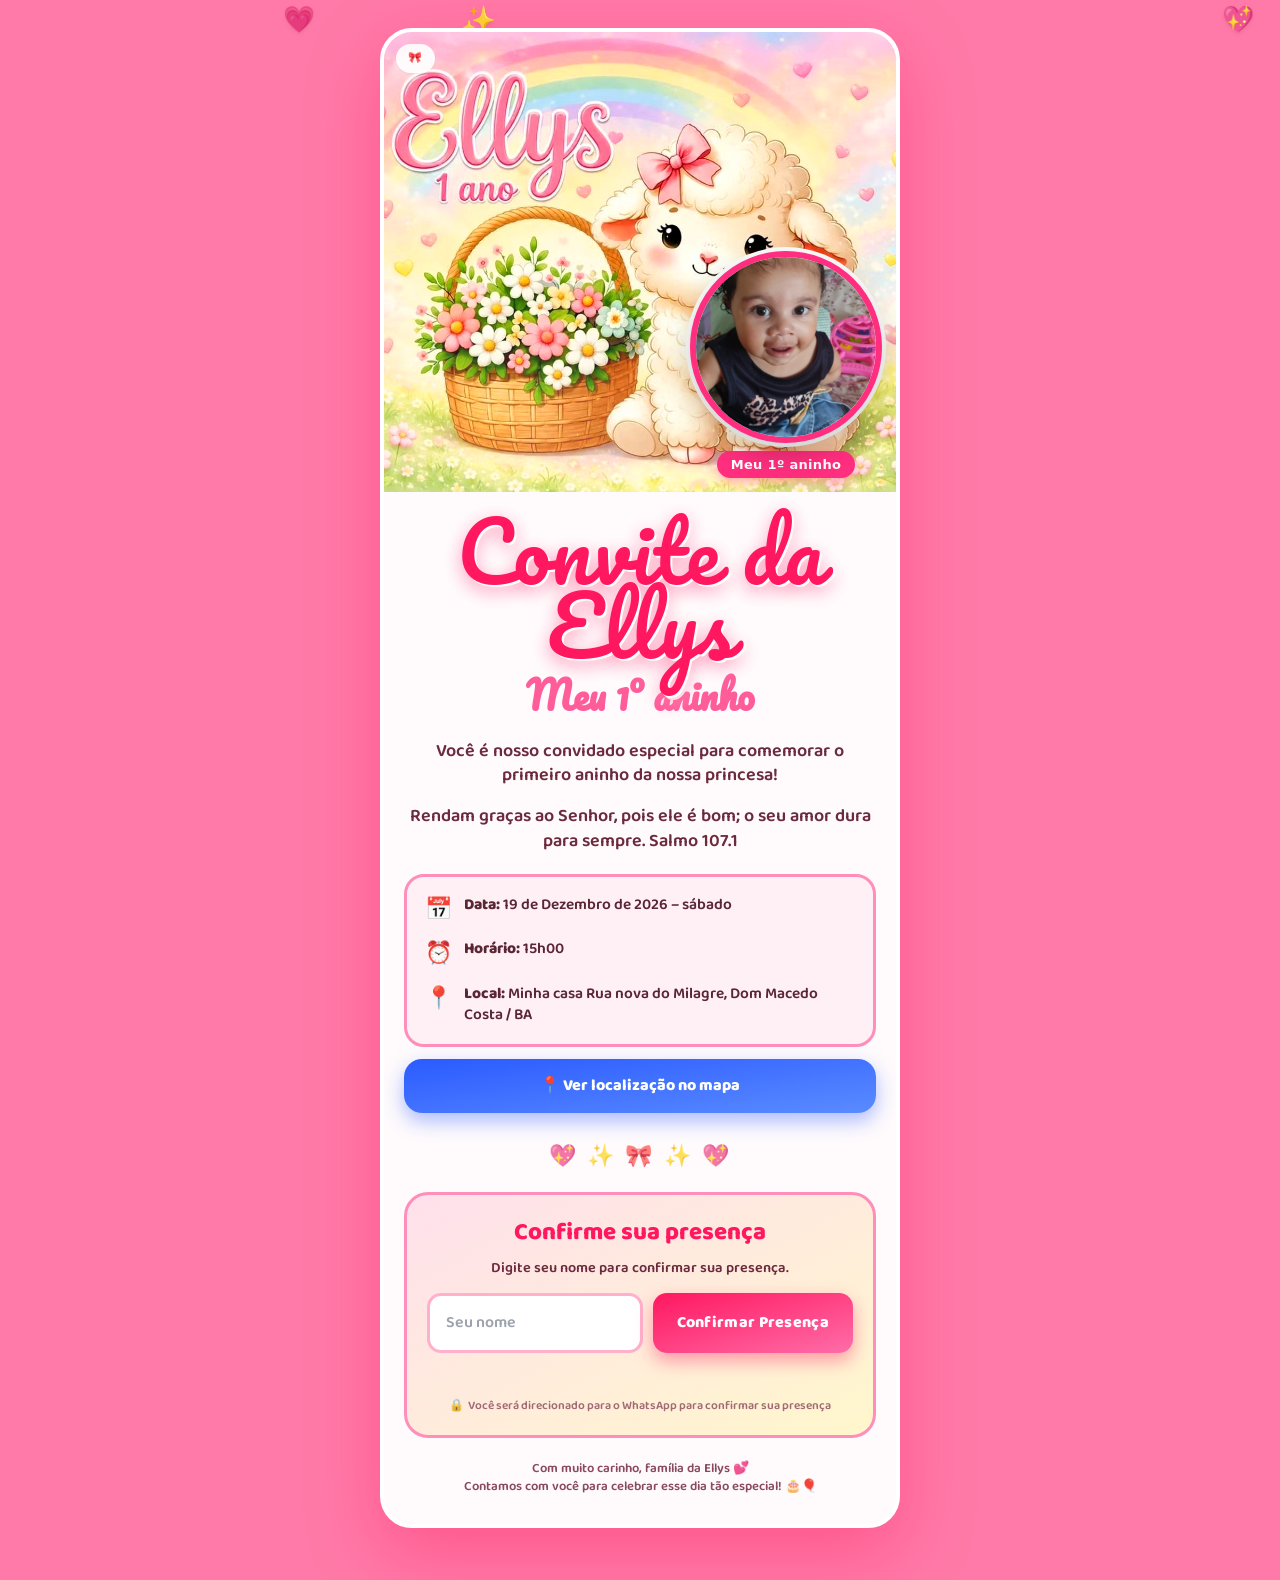
==== index.html @ 1f1c8dfb "Add files via upload" ====
<!DOCTYPE html>
<html lang="en">
<head>
  <meta charset="UTF-8">
  <meta name="viewport" content="width=device-width, initial-scale=1">
  <title>Convite de Ellys</title>

  <style>*,:after,:before{--tw-border-spacing-x:0;--tw-border-spacing-y:0;--tw-translate-x:0;--tw-translate-y:0;--tw-rotate:0;--tw-skew-x:0;--tw-skew-y:0;--tw-scale-x:1;--tw-scale-y:1;--tw-pan-x: ;--tw-pan-y: ;--tw-pinch-zoom: ;--tw-scroll-snap-strictness:proximity;--tw-gradient-from-position: ;--tw-gradient-via-position: ;--tw-gradient-to-position: ;--tw-ordinal: ;--tw-slashed-zero: ;--tw-numeric-figure: ;--tw-numeric-spacing: ;--tw-numeric-fraction: ;--tw-ring-inset: ;--tw-ring-offset-width:0px;--tw-ring-offset-color:#fff;--tw-ring-color:rgba(59,130,246,.5);--tw-ring-offset-shadow:0 0 #0000;--tw-ring-shadow:0 0 #0000;--tw-shadow:0 0 #0000;--tw-shadow-colored:0 0 #0000;--tw-blur: ;--tw-brightness: ;--tw-contrast: ;--tw-grayscale: ;--tw-hue-rotate: ;--tw-invert: ;--tw-saturate: ;--tw-sepia: ;--tw-drop-shadow: ;--tw-backdrop-blur: ;--tw-backdrop-brightness: ;--tw-backdrop-contrast: ;--tw-backdrop-grayscale: ;--tw-backdrop-hue-rotate: ;--tw-backdrop-invert: ;--tw-backdrop-opacity: ;--tw-backdrop-saturate: ;--tw-backdrop-sepia: ;--tw-contain-size: ;--tw-contain-layout: ;--tw-contain-paint: ;--tw-contain-style: }::backdrop{--tw-border-spacing-x:0;--tw-border-spacing-y:0;--tw-translate-x:0;--tw-translate-y:0;--tw-rotate:0;--tw-skew-x:0;--tw-skew-y:0;--tw-scale-x:1;--tw-scale-y:1;--tw-pan-x: ;--tw-pan-y: ;--tw-pinch-zoom: ;--tw-scroll-snap-strictness:proximity;--tw-gradient-from-position: ;--tw-gradient-via-position: ;--tw-gradient-to-position: ;--tw-ordinal: ;--tw-slashed-zero: ;--tw-numeric-figure: ;--tw-numeric-spacing: ;--tw-numeric-fraction: ;--tw-ring-inset: ;--tw-ring-offset-width:0px;--tw-ring-offset-color:#fff;--tw-ring-color:rgba(59,130,246,.5);--tw-ring-offset-shadow:0 0 #0000;--tw-ring-shadow:0 0 #0000;--tw-shadow:0 0 #0000;--tw-shadow-colored:0 0 #0000;--tw-blur: ;--tw-brightness: ;--tw-contrast: ;--tw-grayscale: ;--tw-hue-rotate: ;--tw-invert: ;--tw-saturate: ;--tw-sepia: ;--tw-drop-shadow: ;--tw-backdrop-blur: ;--tw-backdrop-brightness: ;--tw-backdrop-contrast: ;--tw-backdrop-grayscale: ;--tw-backdrop-hue-rotate: ;--tw-backdrop-invert: ;--tw-backdrop-opacity: ;--tw-backdrop-saturate: ;--tw-backdrop-sepia: ;--tw-contain-size: ;--tw-contain-layout: ;--tw-contain-paint: ;--tw-contain-style: }/*! tailwindcss v3.4.18 | MIT License | https://tailwindcss.com*/*,:after,:before{box-sizing:border-box;border:0 solid #e5e7eb}:after,:before{--tw-content:""}:host,html{line-height:1.5;-webkit-text-size-adjust:100%;-moz-tab-size:4;-o-tab-size:4;tab-size:4;font-family:ui-sans-serif,system-ui,sans-serif,Apple Color Emoji,Segoe UI Emoji,Segoe UI Symbol,Noto Color Emoji;font-feature-settings:normal;font-variation-settings:normal;-webkit-tap-highlight-color:transparent}body{line-height:inherit}hr{height:0;color:inherit;border-top-width:1px}abbr:where([title]){-webkit-text-decoration:underline dotted;text-decoration:underline dotted}h1,h2,h3,h4,h5,h6{font-size:inherit;font-weight:inherit}a{color:inherit;text-decoration:inherit}b,strong{font-weight:bolder}code,kbd,pre,samp{font-family:ui-monospace,SFMono-Regular,Menlo,Monaco,Consolas,Liberation Mono,Courier New,monospace;font-feature-settings:normal;font-variation-settings:normal;font-size:1em}small{font-size:80%}sub,sup{font-size:75%;line-height:0;position:relative;vertical-align:baseline}sub{bottom:-.25em}sup{top:-.5em}table{text-indent:0;border-color:inherit;border-collapse:collapse}button,input,optgroup,select,textarea{font-family:inherit;font-feature-settings:inherit;font-variation-settings:inherit;font-size:100%;font-weight:inherit;line-height:inherit;letter-spacing:inherit;color:inherit;margin:0;padding:0}button,select{text-transform:none}button,input:where([type=button]),input:where([type=reset]),input:where([type=submit]){-webkit-appearance:button;background-color:transparent;background-image:none}:-moz-focusring{outline:auto}:-moz-ui-invalid{box-shadow:none}progress{vertical-align:baseline}::-webkit-inner-spin-button,::-webkit-outer-spin-button{height:auto}[type=search]{-webkit-appearance:textfield;outline-offset:-2px}::-webkit-search-decoration{-webkit-appearance:none}::-webkit-file-upload-button{-webkit-appearance:button;font:inherit}summary{display:list-item}blockquote,dd,dl,figure,h1,h2,h3,h4,h5,h6,hr,p,pre{margin:0}fieldset{margin:0}fieldset,legend{padding:0}menu,ol,ul{list-style:none;margin:0;padding:0}dialog{padding:0}textarea{resize:vertical}input::-moz-placeholder,textarea::-moz-placeholder{opacity:1;color:#9ca3af}input::placeholder,textarea::placeholder{opacity:1;color:#9ca3af}[role=button],button{cursor:pointer}:disabled{cursor:default}audio,canvas,embed,iframe,img,object,svg,video{display:block;vertical-align:middle}img,video{max-width:100%;height:auto}[hidden]:where(:not([hidden=until-found])){display:none}.\!container{width:100%!important}.container{width:100%}@media (min-width:640px){.\!container{max-width:640px!important}.container{max-width:640px}}@media (min-width:768px){.\!container{max-width:768px!important}.container{max-width:768px}}@media (min-width:1024px){.\!container{max-width:1024px!important}.container{max-width:1024px}}@media (min-width:1280px){.\!container{max-width:1280px!important}.container{max-width:1280px}}@media (min-width:1536px){.\!container{max-width:1536px!important}.container{max-width:1536px}}.pointer-events-none{pointer-events:none}.absolute{position:absolute}.relative{position:relative}.inset-0{inset:0}.bottom-\[14px\]{bottom:14px}.left-3{left:.75rem}.right-\[14px\]{right:14px}.top-3{top:.75rem}.z-\[3\]{z-index:3}.my-5{margin-top:1.25rem;margin-bottom:1.25rem}.mb-1\.5{margin-bottom:.375rem}.mb-3\.5{margin-bottom:.875rem}.mt-1{margin-top:.25rem}.mt-2{margin-top:.5rem}.mt-3{margin-top:.75rem}.mt-4{margin-top:1rem}.mt-5{margin-top:1.25rem}.mt-\[1px\]{margin-top:1px}.mt-\[22px\]{margin-top:22px}.block{display:block}.flex{display:flex}.inline-flex{display:inline-flex}.grid{display:grid}.h-\[172px\]{height:172px}.h-\[420px\]{height:420px}.h-full{height:100%}.min-h-\[20px\]{min-height:20px}.min-h-screen{min-height:100vh}.w-\[172px\]{width:172px}.w-full{width:100%}.max-w-\[520px\]{max-width:520px}.transform{transform:translate(var(--tw-translate-x),var(--tw-translate-y)) rotate(var(--tw-rotate)) skewX(var(--tw-skew-x)) skewY(var(--tw-skew-y)) scaleX(var(--tw-scale-x)) scaleY(var(--tw-scale-y))}.cursor-pointer{cursor:pointer}.select-none{-webkit-user-select:none;-moz-user-select:none;user-select:none}.flex-col{flex-direction:column}.items-start{align-items:flex-start}.items-center{align-items:center}.justify-center{justify-content:center}.gap-1{gap:.25rem}.gap-2\.5{gap:.625rem}.gap-3{gap:.75rem}.gap-\[14px\]{gap:14px}.gap-\[8px\]{gap:8px}.overflow-hidden{overflow:hidden}.overflow-x-hidden{overflow-x:hidden}.whitespace-nowrap{white-space:nowrap}.rounded-\[14px\]{border-radius:14px}.rounded-\[18px\]{border-radius:18px}.rounded-\[20px\]{border-radius:20px}.rounded-\[24px\]{border-radius:24px}.rounded-\[32px\]{border-radius:32px}.rounded-full{border-radius:9999px}.border-\[3px\]{border-width:3px}.border-\[4px\]{border-width:4px}.border-\[6px\]{border-width:6px}.border-none{border-style:none}.border-\[\#ff2e7e\]{--tw-border-opacity:1;border-color:rgb(255 46 126/var(--tw-border-opacity,1))}.border-\[\#ff8fba\]{--tw-border-opacity:1;border-color:rgb(255 143 186/var(--tw-border-opacity,1))}.border-\[\#ffb1cc\]{--tw-border-opacity:1;border-color:rgb(255 177 204/var(--tw-border-opacity,1))}.border-white{--tw-border-opacity:1;border-color:rgb(255 255 255/var(--tw-border-opacity,1))}.bg-\[\#ff2e7e\]{--tw-bg-opacity:1;background-color:rgb(255 46 126/var(--tw-bg-opacity,1))}.bg-\[\#fff0f6\]{--tw-bg-opacity:1;background-color:rgb(255 240 246/var(--tw-bg-opacity,1))}.bg-\[var\(--bg\)\]{background-color:var(--bg)}.bg-\[var\(--card\)\]{background-color:var(--card)}.bg-white{--tw-bg-opacity:1;background-color:rgb(255 255 255/var(--tw-bg-opacity,1))}.bg-white\/90{background-color:hsla(0,0%,100%,.9)}.bg-gradient-to-br{background-image:linear-gradient(to bottom right,var(--tw-gradient-stops))}.bg-gradient-to-t{background-image:linear-gradient(to top,var(--tw-gradient-stops))}.from-\[\#2b5bff\]{--tw-gradient-from:#2b5bff var(--tw-gradient-from-position);--tw-gradient-to:rgba(43,91,255,0) var(--tw-gradient-to-position);--tw-gradient-stops:var(--tw-gradient-from),var(--tw-gradient-to)}.from-\[\#ff1760\]{--tw-gradient-from:#ff1760 var(--tw-gradient-from-position);--tw-gradient-to:rgba(255,23,96,0) var(--tw-gradient-to-position);--tw-gradient-stops:var(--tw-gradient-from),var(--tw-gradient-to)}.from-\[\#ffe0ec\]{--tw-gradient-from:#ffe0ec var(--tw-gradient-from-position);--tw-gradient-to:rgba(255,224,236,0) var(--tw-gradient-to-position);--tw-gradient-stops:var(--tw-gradient-from),var(--tw-gradient-to)}.from-white\/20{--tw-gradient-from:hsla(0,0%,100%,.2) var(--tw-gradient-from-position);--tw-gradient-to:hsla(0,0%,100%,0) var(--tw-gradient-to-position);--tw-gradient-stops:var(--tw-gradient-from),var(--tw-gradient-to)}.via-transparent{--tw-gradient-to:transparent var(--tw-gradient-to-position);--tw-gradient-stops:var(--tw-gradient-from),transparent var(--tw-gradient-via-position),var(--tw-gradient-to)}.to-\[\#5a8bff\]{--tw-gradient-to:#5a8bff var(--tw-gradient-to-position)}.to-\[\#ff6da8\]{--tw-gradient-to:#ff6da8 var(--tw-gradient-to-position)}.to-\[\#fff7cc\]{--tw-gradient-to:#fff7cc var(--tw-gradient-to-position)}.to-transparent{--tw-gradient-to:transparent var(--tw-gradient-to-position)}.object-cover{-o-object-fit:cover;object-fit:cover}.p-5{padding:1.25rem}.p-\[18px\]{padding:18px}.px-3{padding-left:.75rem;padding-right:.75rem}.px-4{padding-left:1rem;padding-right:1rem}.px-6{padding-left:1.5rem;padding-right:1.5rem}.px-\[14px\]{padding-left:14px;padding-right:14px}.px-\[18px\]{padding-left:18px;padding-right:18px}.px-\[20px\]{padding-left:20px;padding-right:20px}.py-1\.5{padding-top:.375rem;padding-bottom:.375rem}.py-\[15px\]{padding-top:15px;padding-bottom:15px}.py-\[4px\]{padding-top:4px;padding-bottom:4px}.pb-\[28px\]{padding-bottom:28px}.pt-\[22px\]{padding-top:22px}.text-left{text-align:left}.text-center{text-align:center}.font-\[\'Baloo_2\'\]{font-family:Baloo\ 2}.font-\[\'Pacifico\'\]{font-family:Pacifico}.text-\[11px\]{font-size:11px}.text-\[12px\]{font-size:12px}.text-\[13px\]{font-size:13px}.text-\[14\.5px\]{font-size:14.5px}.text-\[15\.5px\]{font-size:15.5px}.text-\[15px\]{font-size:15px}.text-\[16px\]{font-size:16px}.text-\[18px\]{font-size:18px}.text-\[22px\]{font-size:22px}.text-\[24px\]{font-size:24px}.text-\[34px\]{font-size:34px}.text-\[68px\]{font-size:68px}.font-extrabold{font-weight:800}.font-semibold{font-weight:600}.uppercase{text-transform:uppercase}.leading-\[0\.9\]{line-height:.9}.leading-\[1\.35\]{line-height:1.35}.leading-snug{line-height:1.375}.tracking-\[0\.08em\]{letter-spacing:.08em}.tracking-\[0\.3px\]{letter-spacing:.3px}.tracking-\[1px\]{letter-spacing:1px}.tracking-wide{letter-spacing:.025em}.tracking-widest{letter-spacing:.1em}.text-\[\#1b8a3a\]{--tw-text-opacity:1;color:rgb(27 138 58/var(--tw-text-opacity,1))}.text-\[\#4a2030\]{--tw-text-opacity:1;color:rgb(74 32 48/var(--tw-text-opacity,1))}.text-\[\#5a2635\]{--tw-text-opacity:1;color:rgb(90 38 53/var(--tw-text-opacity,1))}.text-\[\#6b2a3d\]{--tw-text-opacity:1;color:rgb(107 42 61/var(--tw-text-opacity,1))}.text-\[\#8a4a5e\]{--tw-text-opacity:1;color:rgb(138 74 94/var(--tw-text-opacity,1))}.text-\[\#d0003a\]{--tw-text-opacity:1;color:rgb(208 0 58/var(--tw-text-opacity,1))}.text-\[\#ff1760\]{--tw-text-opacity:1;color:rgb(255 23 96/var(--tw-text-opacity,1))}.text-\[\#ff2e7e\]{--tw-text-opacity:1;color:rgb(255 46 126/var(--tw-text-opacity,1))}.text-\[\#ff5c9a\]{--tw-text-opacity:1;color:rgb(255 92 154/var(--tw-text-opacity,1))}.text-white{--tw-text-opacity:1;color:rgb(255 255 255/var(--tw-text-opacity,1))}.no-underline{text-decoration-line:none}.opacity-80{opacity:.8}.shadow-\[0_10px_28px_rgba\(0\2c 0\2c 0\2c 0\.22\)\2c 0_0_0_4px_\#fff\]{--tw-shadow:0 10px 28px rgba(0,0,0,.22),0 0 0 4px #fff;--tw-shadow-colored:0 10px 28px var(--tw-shadow-color),0 0 0 4px var(--tw-shadow-color);box-shadow:var(--tw-ring-offset-shadow,0 0 #0000),var(--tw-ring-shadow,0 0 #0000),var(--tw-shadow)}.shadow-\[0_24px_70px_rgba\(255\2c 20\2c 90\2c 0\.35\)\]{--tw-shadow:0 24px 70px rgba(255,20,90,.35);--tw-shadow-colored:0 24px 70px var(--tw-shadow-color);box-shadow:var(--tw-ring-offset-shadow,0 0 #0000),var(--tw-ring-shadow,0 0 #0000),var(--tw-shadow)}.shadow-\[0_4px_12px_rgba\(255\2c 46\2c 126\2c 0\.4\)\]{--tw-shadow:0 4px 12px rgba(255,46,126,.4);--tw-shadow-colored:0 4px 12px var(--tw-shadow-color);box-shadow:var(--tw-ring-offset-shadow,0 0 #0000),var(--tw-ring-shadow,0 0 #0000),var(--tw-shadow)}.shadow-\[0_8px_18px_rgba\(255\2c 23\2c 96\2c 0\.4\)\]{--tw-shadow:0 8px 18px rgba(255,23,96,.4);--tw-shadow-colored:0 8px 18px var(--tw-shadow-color);box-shadow:var(--tw-ring-offset-shadow,0 0 #0000),var(--tw-ring-shadow,0 0 #0000),var(--tw-shadow)}.shadow-\[0_8px_20px_rgba\(43\2c 91\2c 255\2c 0\.4\)\]{--tw-shadow:0 8px 20px rgba(43,91,255,.4);--tw-shadow-colored:0 8px 20px var(--tw-shadow-color)}.shadow-\[0_8px_20px_rgba\(43\2c 91\2c 255\2c 0\.4\)\],.shadow-sm{box-shadow:var(--tw-ring-offset-shadow,0 0 #0000),var(--tw-ring-shadow,0 0 #0000),var(--tw-shadow)}.shadow-sm{--tw-shadow:0 1px 2px 0 rgba(0,0,0,.05);--tw-shadow-colored:0 1px 2px 0 var(--tw-shadow-color)}.outline-none{outline:2px solid transparent;outline-offset:2px}.contrast-\[1\.05\]{--tw-contrast:contrast(1.05)}.contrast-\[1\.05\],.drop-shadow{filter:var(--tw-blur) var(--tw-brightness) var(--tw-contrast) var(--tw-grayscale) var(--tw-hue-rotate) var(--tw-invert) var(--tw-saturate) var(--tw-sepia) var(--tw-drop-shadow)}.drop-shadow{--tw-drop-shadow:drop-shadow(0 1px 2px rgba(0,0,0,.1)) drop-shadow(0 1px 1px rgba(0,0,0,.06))}.drop-shadow-\[2px_2px_0_\#fff\]{--tw-drop-shadow:drop-shadow(2px 2px 0 #fff)}.drop-shadow-\[2px_2px_0_\#fff\],.saturate-\[1\.25\]{filter:var(--tw-blur) var(--tw-brightness) var(--tw-contrast) var(--tw-grayscale) var(--tw-hue-rotate) var(--tw-invert) var(--tw-saturate) var(--tw-sepia) var(--tw-drop-shadow)}.saturate-\[1\.25\]{--tw-saturate:saturate(1.25)}.filter{filter:var(--tw-blur) var(--tw-brightness) var(--tw-contrast) var(--tw-grayscale) var(--tw-hue-rotate) var(--tw-invert) var(--tw-saturate) var(--tw-sepia) var(--tw-drop-shadow)}.backdrop-blur{--tw-backdrop-blur:blur(8px)}.backdrop-blur,.backdrop-blur-\[12px\]{backdrop-filter:var(--tw-backdrop-blur) var(--tw-backdrop-brightness) var(--tw-backdrop-contrast) var(--tw-backdrop-grayscale) var(--tw-backdrop-hue-rotate) var(--tw-backdrop-invert) var(--tw-backdrop-opacity) var(--tw-backdrop-saturate) var(--tw-backdrop-sepia)}.backdrop-blur-\[12px\]{--tw-backdrop-blur:blur(12px)}.transition-all{transition-property:all;transition-timing-function:cubic-bezier(.4,0,.2,1);transition-duration:.15s}.duration-200{transition-duration:.2s}.ease-out{transition-timing-function:cubic-bezier(0,0,.2,1)}#root,body,html{min-height:100%}body{margin:0;font-family:ui-sans-serif,system-ui,-apple-system,BlinkMacSystemFont,Segoe UI,sans-serif}[role=button]:not([aria-disabled=true]),button:not(:disabled),label[for],select:not(:disabled),summary{cursor:pointer}.hover\:translate-y-\[-2px\]:hover{--tw-translate-y:-2px}.hover\:scale-\[1\.02\]:hover,.hover\:translate-y-\[-2px\]:hover{transform:translate(var(--tw-translate-x),var(--tw-translate-y)) rotate(var(--tw-rotate)) skewX(var(--tw-skew-x)) skewY(var(--tw-skew-y)) scaleX(var(--tw-scale-x)) scaleY(var(--tw-scale-y))}.hover\:scale-\[1\.02\]:hover{--tw-scale-x:1.02;--tw-scale-y:1.02}.hover\:shadow-\[0_12px_26px_rgba\(43\2c 91\2c 255\2c 0\.5\)\]:hover{--tw-shadow:0 12px 26px rgba(43,91,255,.5);--tw-shadow-colored:0 12px 26px var(--tw-shadow-color);box-shadow:var(--tw-ring-offset-shadow,0 0 #0000),var(--tw-ring-shadow,0 0 #0000),var(--tw-shadow)}.hover\:brightness-\[1\.05\]:hover{--tw-brightness:brightness(1.05);filter:var(--tw-blur) var(--tw-brightness) var(--tw-contrast) var(--tw-grayscale) var(--tw-hue-rotate) var(--tw-invert) var(--tw-saturate) var(--tw-sepia) var(--tw-drop-shadow)}.focus\:border-\[\#ff1760\]:focus{--tw-border-opacity:1;border-color:rgb(255 23 96/var(--tw-border-opacity,1))}.focus\:shadow-\[0_0_0_3px_rgba\(255\2c 23\2c 96\2c 0\.18\)\]:focus{--tw-shadow:0 0 0 3px rgba(255,23,96,.18);--tw-shadow-colored:0 0 0 3px var(--tw-shadow-color);box-shadow:var(--tw-ring-offset-shadow,0 0 #0000),var(--tw-ring-shadow,0 0 #0000),var(--tw-shadow)}.disabled\:cursor-not-allowed:disabled{cursor:not-allowed}.disabled\:opacity-60:disabled{opacity:.6}@media (min-width:768px){.md\:h-\[192px\]{height:192px}.md\:h-\[460px\]{height:460px}.md\:w-\[192px\]{width:192px}.md\:flex-1{flex:1 1 0%}.md\:flex-row{flex-direction:row}.md\:text-center{text-align:center}.md\:text-\[38px\]{font-size:38px}.md\:text-\[82px\]{font-size:82px}}</style>

</head>
<body>
  <div id="root"></div>
  
  <script type="module">var Bs=Object.create;var{getPrototypeOf:Ls,defineProperty:Gl,getOwnPropertyNames:vs}=Object;var Xs=Object.prototype.hasOwnProperty;var mt=(e,t,r)=>{r=e!=null?Bs(Ls(e)):{};let n=t||!e||!e.__esModule?Gl(r,"default",{value:e,enumerable:!0}):r;for(let l of vs(e))if(!Xs.call(n,l))Gl(n,l,{get:()=>e[l],enumerable:!0});return n};var on=(e,t)=>()=>(t||e((t={exports:{}}).exports,t),t.exports);var Ds=(e,t)=>{for(var r in t)Gl(e,r,{get:t[r],enumerable:!0,configurable:!0,set:(n)=>t[r]=()=>n})};var Es=(e,t)=>()=>(e&&(t=e(e=0)),t);var sr=on((sc)=>{var pr=Symbol.for("react.element"),Hs=Symbol.for("react.portal"),Ps=Symbol.for("react.fragment"),bs=Symbol.for("react.strict_mode"),_s=Symbol.for("react.profiler"),$s=Symbol.for("react.provider"),ec=Symbol.for("react.context"),tc=Symbol.for("react.forward_ref"),rc=Symbol.for("react.suspense"),nc=Symbol.for("react.memo"),lc=Symbol.for("react.lazy"),_i=Symbol.iterator;function ac(e){if(e===null||typeof e!=="object")return null;return e=_i&&e[_i]||e["@@iterator"],typeof e==="function"?e:null}var to={isMounted:function(){return!1},enqueueForceUpdate:function(){},enqueueReplaceState:function(){},enqueueSetState:function(){}},ro=Object.assign,no={};function gt(e,t,r){this.props=e,this.context=t,this.refs=no,this.updater=r||to}gt.prototype.isReactComponent={};gt.prototype.setState=function(e,t){if(typeof e!=="object"&&typeof e!=="function"&&e!=null)throw Error("setState(...): takes an object of state variables to update or a function which returns an object of state variables.");this.updater.enqueueSetState(this,e,t,"setState")};gt.prototype.forceUpdate=function(e){this.updater.enqueueForceUpdate(this,e,"forceUpdate")};function lo(){}lo.prototype=gt.prototype;function Ml(e,t,r){this.props=e,this.context=t,this.refs=no,this.updater=r||to}var gl=Ml.prototype=new lo;gl.constructor=Ml;ro(gl,gt.prototype);gl.isPureReactComponent=!0;var $i=Array.isArray,ao=Object.prototype.hasOwnProperty,jl={current:null},io={key:!0,ref:!0,__self:!0,__source:!0};function oo(e,t,r){var n,l={},a=null,i=null;if(t!=null)for(n in t.ref!==void 0&&(i=t.ref),t.key!==void 0&&(a=""+t.key),t)ao.call(t,n)&&!io.hasOwnProperty(n)&&(l[n]=t[n]);var o=arguments.length-2;if(o===1)l.children=r;else if(1<o){for(var u=Array(o),s=0;s<o;s++)u[s]=arguments[s+2];l.children=u}if(e&&e.defaultProps)for(n in o=e.defaultProps,o)l[n]===void 0&&(l[n]=o[n]);return{$$typeof:pr,type:e,key:a,ref:i,props:l,_owner:jl.current}}function ic(e,t){return{$$typeof:pr,type:e.type,key:t,ref:e.ref,props:e.props,_owner:e._owner}}function zl(e){return typeof e==="object"&&e!==null&&e.$$typeof===pr}function oc(e){var t={"=":"=0",":":"=2"};return"$"+e.replace(/[=:]/g,function(r){return t[r]})}var eo=/\/+/g;function hl(e,t){return typeof e==="object"&&e!==null&&e.key!=null?oc(""+e.key):t.toString(36)}function pn(e,t,r,n,l){var a=typeof e;if(a==="undefined"||a==="boolean")e=null;var i=!1;if(e===null)i=!0;else switch(a){case"string":case"number":i=!0;break;case"object":switch(e.$$typeof){case pr:case Hs:i=!0}}if(i)return i=e,l=l(i),e=n===""?"."+hl(i,0):n,$i(l)?(r="",e!=null&&(r=e.replace(eo,"$&/")+"/"),pn(l,t,r,"",function(s){return s})):l!=null&&(zl(l)&&(l=ic(l,r+(!l.key||i&&i.key===l.key?"":(""+l.key).replace(eo,"$&/")+"/")+e)),t.push(l)),1;if(i=0,n=n===""?".":n+":",$i(e))for(var o=0;o<e.length;o++){a=e[o];var u=n+hl(a,o);i+=pn(a,t,r,u,l)}else if(u=ac(e),typeof u==="function")for(e=u.call(e),o=0;!(a=e.next()).done;)a=a.value,u=n+hl(a,o++),i+=pn(a,t,r,u,l);else if(a==="object")throw t=String(e),Error("Objects are not valid as a React child (found: "+(t==="[object Object]"?"object with keys {"+Object.keys(e).join(", ")+"}":t)+"). If you meant to render a collection of children, use an array instead.");return i}function un(e,t,r){if(e==null)return e;var n=[],l=0;return pn(e,n,"","",function(a){return t.call(r,a,l++)}),n}function uc(e){if(e._status===-1){var t=e._result;t=t(),t.then(function(r){if(e._status===0||e._status===-1)e._status=1,e._result=r},function(r){if(e._status===0||e._status===-1)e._status=2,e._result=r}),e._status===-1&&(e._status=0,e._result=t)}if(e._status===1)return e._result.default;throw e._result}var re={current:null},sn={transition:null},pc={ReactCurrentDispatcher:re,ReactCurrentBatchConfig:sn,ReactCurrentOwner:jl};function uo(){throw Error("act(...) is not supported in production builds of React.")}sc.Children={map:un,forEach:function(e,t,r){un(e,function(){t.apply(this,arguments)},r)},count:function(e){var t=0;return un(e,function(){t++}),t},toArray:function(e){return un(e,function(t){return t})||[]},only:function(e){if(!zl(e))throw Error("React.Children.only expected to receive a single React element child.");return e}};sc.Component=gt;sc.Fragment=Ps;sc.Profiler=_s;sc.PureComponent=Ml;sc.StrictMode=bs;sc.Suspense=rc;sc.__SECRET_INTERNALS_DO_NOT_USE_OR_YOU_WILL_BE_FIRED=pc;sc.act=uo;sc.cloneElement=function(e,t,r){if(e===null||e===void 0)throw Error("React.cloneElement(...): The argument must be a React element, but you passed "+e+".");var n=ro({},e.props),l=e.key,a=e.ref,i=e._owner;if(t!=null){if(t.ref!==void 0&&(a=t.ref,i=jl.current),t.key!==void 0&&(l=""+t.key),e.type&&e.type.defaultProps)var o=e.type.defaultProps;for(u in t)ao.call(t,u)&&!io.hasOwnProperty(u)&&(n[u]=t[u]===void 0&&o!==void 0?o[u]:t[u])}var u=arguments.length-2;if(u===1)n.children=r;else if(1<u){o=Array(u);for(var s=0;s<u;s++)o[s]=arguments[s+2];n.children=o}return{$$typeof:pr,type:e.type,key:l,ref:a,props:n,_owner:i}};sc.createContext=function(e){return e={$$typeof:ec,_currentValue:e,_currentValue2:e,_threadCount:0,Provider:null,Consumer:null,_defaultValue:null,_globalName:null},e.Provider={$$typeof:$s,_context:e},e.Consumer=e};sc.createElement=oo;sc.createFactory=function(e){var t=oo.bind(null,e);return t.type=e,t};sc.createRef=function(){return{current:null}};sc.forwardRef=function(e){return{$$typeof:tc,render:e}};sc.isValidElement=zl;sc.lazy=function(e){return{$$typeof:lc,_payload:{_status:-1,_result:e},_init:uc}};sc.memo=function(e,t){return{$$typeof:nc,type:e,compare:t===void 0?null:t}};sc.startTransition=function(e){var t=sn.transition;sn.transition={};try{e()}finally{sn.transition=t}};sc.unstable_act=uo;sc.useCallback=function(e,t){return re.current.useCallback(e,t)};sc.useContext=function(e){return re.current.useContext(e)};sc.useDebugValue=function(){};sc.useDeferredValue=function(e){return re.current.useDeferredValue(e)};sc.useEffect=function(e,t){return re.current.useEffect(e,t)};sc.useId=function(){return re.current.useId()};sc.useImperativeHandle=function(e,t,r){return re.current.useImperativeHandle(e,t,r)};sc.useInsertionEffect=function(e,t){return re.current.useInsertionEffect(e,t)};sc.useLayoutEffect=function(e,t){return re.current.useLayoutEffect(e,t)};sc.useMemo=function(e,t){return re.current.useMemo(e,t)};sc.useReducer=function(e,t,r){return re.current.useReducer(e,t,r)};sc.useRef=function(e){return re.current.useRef(e)};sc.useState=function(e){return re.current.useState(e)};sc.useSyncExternalStore=function(e,t,r){return re.current.useSyncExternalStore(e,t,r)};sc.useTransition=function(){return re.current.useTransition()};sc.version="18.3.1"});var mo=on((Ec)=>{function Ol(e,t){var r=e.length;e.push(t);e:for(;0<r;){var n=r-1>>>1,l=e[n];if(0<cn(l,t))e[n]=t,e[r]=l,r=n;else break e}}function Re(e){return e.length===0?null:e[0]}function mn(e){if(e.length===0)return null;var t=e[0],r=e.pop();if(r!==t){e[0]=r;e:for(var n=0,l=e.length,a=l>>>1;n<a;){var i=2*(n+1)-1,o=e[i],u=i+1,s=e[u];if(0>cn(o,r))u<l&&0>cn(s,o)?(e[n]=s,e[u]=r,n=u):(e[n]=o,e[i]=r,n=i);else if(u<l&&0>cn(s,r))e[n]=s,e[u]=r,n=u;else break e}}return t}function cn(e,t){var r=e.sortIndex-t.sortIndex;return r!==0?r:e.id-t.id}if(typeof performance==="object"&&typeof performance.now==="function")Jl=performance,Ec.unstable_now=function(){return Jl.now()};else Vn=Date,Zl=Vn.now(),Ec.unstable_now=function(){return Vn.now()-Zl};var Jl,Vn,Zl,he=[],Ee=[],Dc=1,me=null,b=3,Kn=!1,Kt=!1,Vr=!1,so=typeof setTimeout==="function"?setTimeout:null,co=typeof clearTimeout==="function"?clearTimeout:null,po=typeof setImmediate<"u"?setImmediate:null;typeof navigator<"u"&&navigator.scheduling!==void 0&&navigator.scheduling.isInputPending!==void 0&&navigator.scheduling.isInputPending.bind(navigator.scheduling);function Yl(e){for(var t=Re(Ee);t!==null;){if(t.callback===null)mn(Ee);else if(t.startTime<=e)mn(Ee),t.sortIndex=t.expirationTime,Ol(he,t);else break;t=Re(Ee)}}function Cl(e){if(Vr=!1,Yl(e),!Kt)if(Re(he)!==null)Kt=!0,Bl(wl);else{var t=Re(Ee);t!==null&&Ll(Cl,t.startTime-e)}}function wl(e,t){Kt=!1,Vr&&(Vr=!1,co(qr),qr=-1),Kn=!0;var r=b;try{Yl(t);for(me=Re(he);me!==null&&(!(me.expirationTime>t)||e&&!Uo());){var n=me.callback;if(typeof n==="function"){me.callback=null,b=me.priorityLevel;var l=n(me.expirationTime<=t);t=Ec.unstable_now(),typeof l==="function"?me.callback=l:me===Re(he)&&mn(he),Yl(t)}else mn(he);me=Re(he)}if(me!==null)var a=!0;else{var i=Re(Ee);i!==null&&Ll(Cl,i.startTime-t),a=!1}return a}finally{me=null,b=r,Kn=!1}}var dn=!1,qn=null,qr=-1,Vo=5,qo=-1;function Uo(){return Ec.unstable_now()-qo<Vo?!1:!0}function Il(){if(qn!==null){var e=Ec.unstable_now();qo=e;var t=!0;try{t=qn(!0,e)}finally{t?cr():(dn=!1,qn=null)}}else dn=!1}var cr;if(typeof po==="function")cr=function(){po(Il)};else if(typeof MessageChannel<"u")Un=new MessageChannel,Ql=Un.port2,Un.port1.onmessage=Il,cr=function(){Ql.postMessage(null)};else cr=function(){so(Il,0)};var Un,Ql;function Bl(e){qn=e,dn||(dn=!0,cr())}function Ll(e,t){qr=so(function(){e(Ec.unstable_now())},t)}Ec.unstable_IdlePriority=5;Ec.unstable_ImmediatePriority=1;Ec.unstable_LowPriority=4;Ec.unstable_NormalPriority=3;Ec.unstable_Profiling=null;Ec.unstable_UserBlockingPriority=2;Ec.unstable_cancelCallback=function(e){e.callback=null};Ec.unstable_continueExecution=function(){Kt||Kn||(Kt=!0,Bl(wl))};Ec.unstable_forceFrameRate=function(e){0>e||125<e?console.error("forceFrameRate takes a positive int between 0 and 125, forcing frame rates higher than 125 fps is not supported"):Vo=0<e?Math.floor(1000/e):5};Ec.unstable_getCurrentPriorityLevel=function(){return b};Ec.unstable_getFirstCallbackNode=function(){return Re(he)};Ec.unstable_next=function(e){switch(b){case 1:case 2:case 3:var t=3;break;default:t=b}var r=b;b=t;try{return e()}finally{b=r}};Ec.unstable_pauseExecution=function(){};Ec.unstable_requestPaint=function(){};Ec.unstable_runWithPriority=function(e,t){switch(e){case 1:case 2:case 3:case 4:case 5:break;default:e=3}var r=b;b=e;try{return t()}finally{b=r}};Ec.unstable_scheduleCallback=function(e,t,r){var n=Ec.unstable_now();switch(typeof r==="object"&&r!==null?(r=r.delay,r=typeof r==="number"&&0<r?n+r:n):r=n,e){case 1:var l=-1;break;case 2:l=250;break;case 5:l=1073741823;break;case 4:l=1e4;break;default:l=5000}return l=r+l,e={id:Dc++,callback:t,priorityLevel:e,startTime:r,expirationTime:l,sortIndex:-1},r>n?(e.sortIndex=r,Ol(Ee,e),Re(he)===null&&e===Re(Ee)&&(Vr?(co(qr),qr=-1):Vr=!0,Ll(Cl,r-n))):(e.sortIndex=l,Ol(he,e),Kt||Kn||(Kt=!0,Bl(wl))),e};Ec.unstable_shouldYield=Uo;Ec.unstable_wrapCallback=function(e){var t=b;return function(){var r=b;b=t;try{return e.apply(this,arguments)}finally{b=r}}}});var Pi={};Ds(Pi,{version:()=>hs,unstable_renderSubtreeIntoContainer:()=>Gs,unstable_batchedUpdates:()=>fs,unmountComponentAtNode:()=>xs,render:()=>As,hydrateRoot:()=>ys,hydrate:()=>Ts,flushSync:()=>Ws,findDOMNode:()=>Rs,createRoot:()=>Fs,createPortal:()=>ks,__SECRET_INTERNALS_DO_NOT_USE_OR_YOU_WILL_BE_FIRED:()=>Ss});function K(e){for(var t="https://reactjs.org/docs/error-decoder.html?invariant="+e,r=1;r<arguments.length;r++)t+="&args[]="+encodeURIComponent(arguments[r]);return"Minified React error #"+e+"; visit "+t+" for the full message or use the non-minified dev environment for full errors and additional helpful warnings."}function ht(e,t){er(e,t),er(e+"Capture",t)}function er(e,t){Zr[e]=t;for(e=0;e<t.length;e++)Ru.add(t[e])}function UV(e){if(Va.call(No,e))return!0;if(Va.call(Ko,e))return!1;if(qV.test(e))return No[e]=!0;return Ko[e]=!0,!1}function mV(e,t,r,n){if(r!==null&&r.type===0)return!1;switch(typeof t){case"function":case"symbol":return!0;case"boolean":if(n)return!1;if(r!==null)return!r.acceptsBooleans;return e=e.toLowerCase().slice(0,5),e!=="data-"&&e!=="aria-";default:return!1}}function KV(e,t,r,n){if(t===null||typeof t>"u"||mV(e,t,r,n))return!0;if(n)return!1;if(r!==null)switch(r.type){case 3:return!t;case 4:return t===!1;case 5:return isNaN(t);case 6:return isNaN(t)||1>t}return!1}function ae(e,t,r,n,l,a,i){this.acceptsBooleans=t===2||t===3||t===4,this.attributeName=n,this.attributeNamespace=l,this.mustUseProperty=r,this.propertyName=e,this.type=t,this.sanitizeURL=a,this.removeEmptyString=i}function oi(e){return e[1].toUpperCase()}function ui(e,t,r,n){var l=P.hasOwnProperty(t)?P[t]:null;if(l!==null?l.type!==0:n||!(2<t.length)||t[0]!=="o"&&t[0]!=="O"||t[1]!=="n"&&t[1]!=="N")KV(t,r,l,n)&&(r=null),n||l===null?UV(t)&&(r===null?e.removeAttribute(t):e.setAttribute(t,""+r)):l.mustUseProperty?e[l.propertyName]=r===null?l.type===3?!1:"":r:(t=l.attributeName,n=l.attributeNamespace,r===null?e.removeAttribute(t):(l=l.type,r=l===3||l===4&&r===!0?"":""+r,n?e.setAttributeNS(n,t,r):e.setAttribute(t,r)))}function Ur(e){if(e===null||typeof e!=="object")return null;return e=So&&e[So]||e["@@iterator"],typeof e==="function"?e:null}function Fr(e){if(vl===void 0)try{throw Error()}catch(r){var t=r.stack.trim().match(/\n( *(at )?)/);vl=t&&t[1]||""}return`
`+vl+e}function Dl(e,t){if(!e||Xl)return"";Xl=!0;var r=Error.prepareStackTrace;Error.prepareStackTrace=void 0;try{if(t)if(t=function(){throw Error()},Object.defineProperty(t.prototype,"props",{set:function(){throw Error()}}),typeof Reflect==="object"&&Reflect.construct){try{Reflect.construct(t,[])}catch(s){var n=s}Reflect.construct(e,[],t)}else{try{t.call()}catch(s){n=s}e.call(t.prototype)}else{try{throw Error()}catch(s){n=s}e()}}catch(s){if(s&&n&&typeof s.stack==="string"){for(var l=s.stack.split(`
`),a=n.stack.split(`
`),i=l.length-1,o=a.length-1;1<=i&&0<=o&&l[i]!==a[o];)o--;for(;1<=i&&0<=o;i--,o--)if(l[i]!==a[o]){if(i!==1||o!==1)do if(i--,o--,0>o||l[i]!==a[o]){var u=`
`+l[i].replace(" at new "," at ");return e.displayName&&u.includes("<anonymous>")&&(u=u.replace("<anonymous>",e.displayName)),u}while(1<=i&&0<=o);break}}}finally{Xl=!1,Error.prepareStackTrace=r}return(e=e?e.displayName||e.name:"")?Fr(e):""}function dV(e){switch(e.tag){case 5:return Fr(e.type);case 16:return Fr("Lazy");case 13:return Fr("Suspense");case 19:return Fr("SuspenseList");case 0:case 2:case 15:return e=Dl(e.type,!1),e;case 11:return e=Dl(e.type.render,!1),e;case 1:return e=Dl(e.type,!0),e;default:return""}}function Ka(e){if(e==null)return null;if(typeof e==="function")return e.displayName||e.name||null;if(typeof e==="string")return e;switch(e){case Jt:return"Fragment";case Ot:return"Portal";case qa:return"Profiler";case pi:return"StrictMode";case Ua:return"Suspense";case ma:return"SuspenseList"}if(typeof e==="object")switch(e.$$typeof){case Tu:return(e.displayName||"Context")+".Consumer";case Wu:return(e._context.displayName||"Context")+".Provider";case si:var t=e.render;return e=e.displayName,e||(e=t.displayName||t.name||"",e=e!==""?"ForwardRef("+e+")":"ForwardRef"),e;case ci:return t=e.displayName||null,t!==null?t:Ka(e.type)||"Memo";case Pe:t=e._payload,e=e._init;try{return Ka(e(t))}catch(r){}}return null}function NV(e){var t=e.type;switch(e.tag){case 24:return"Cache";case 9:return(t.displayName||"Context")+".Consumer";case 10:return(t._context.displayName||"Context")+".Provider";case 18:return"DehydratedFragment";case 11:return e=t.render,e=e.displayName||e.name||"",t.displayName||(e!==""?"ForwardRef("+e+")":"ForwardRef");case 7:return"Fragment";case 5:return t;case 4:return"Portal";case 3:return"Root";case 6:return"Text";case 16:return Ka(t);case 8:return t===pi?"StrictMode":"Mode";case 22:return"Offscreen";case 12:return"Profiler";case 21:return"Scope";case 13:return"Suspense";case 19:return"SuspenseList";case 25:return"TracingMarker";case 1:case 0:case 17:case 2:case 14:case 15:if(typeof t==="function")return t.displayName||t.name||null;if(typeof t==="string")return t}return null}function st(e){switch(typeof e){case"boolean":case"number":case"string":case"undefined":return e;case"object":return e;default:return""}}function Au(e){var t=e.type;return(e=e.nodeName)&&e.toLowerCase()==="input"&&(t==="checkbox"||t==="radio")}function SV(e){var t=Au(e)?"checked":"value",r=Object.getOwnPropertyDescriptor(e.constructor.prototype,t),n=""+e[t];if(!e.hasOwnProperty(t)&&typeof r<"u"&&typeof r.get==="function"&&typeof r.set==="function"){var{get:l,set:a}=r;return Object.defineProperty(e,t,{configurable:!0,get:function(){return l.call(this)},set:function(i){n=""+i,a.call(this,i)}}),Object.defineProperty(e,t,{enumerable:r.enumerable}),{getValue:function(){return n},setValue:function(i){n=""+i},stopTracking:function(){e._valueTracker=null,delete e[t]}}}}function Sn(e){e._valueTracker||(e._valueTracker=SV(e))}function xu(e){if(!e)return!1;var t=e._valueTracker;if(!t)return!0;var r=t.getValue(),n="";return e&&(n=Au(e)?e.checked?"true":"false":e.value),e=n,e!==r?(t.setValue(e),!0):!1}function Ln(e){if(e=e||(typeof document<"u"?document:void 0),typeof e>"u")return null;try{return e.activeElement||e.body}catch(t){return e.body}}function da(e,t){var r=t.checked;return J({},t,{defaultChecked:void 0,defaultValue:void 0,value:void 0,checked:r!=null?r:e._wrapperState.initialChecked})}function ko(e,t){var r=t.defaultValue==null?"":t.defaultValue,n=t.checked!=null?t.checked:t.defaultChecked;r=st(t.value!=null?t.value:r),e._wrapperState={initialChecked:n,initialValue:r,controlled:t.type==="checkbox"||t.type==="radio"?t.checked!=null:t.value!=null}}function fu(e,t){t=t.checked,t!=null&&ui(e,"checked",t,!1)}function Na(e,t){fu(e,t);var r=st(t.value),n=t.type;if(r!=null)if(n==="number"){if(r===0&&e.value===""||e.value!=r)e.value=""+r}else e.value!==""+r&&(e.value=""+r);else if(n==="submit"||n==="reset"){e.removeAttribute("value");return}t.hasOwnProperty("value")?Sa(e,t.type,r):t.hasOwnProperty("defaultValue")&&Sa(e,t.type,st(t.defaultValue)),t.checked==null&&t.defaultChecked!=null&&(e.defaultChecked=!!t.defaultChecked)}function Fo(e,t,r){if(t.hasOwnProperty("value")||t.hasOwnProperty("defaultValue")){var n=t.type;if(!(n!=="submit"&&n!=="reset"||t.value!==void 0&&t.value!==null))return;t=""+e._wrapperState.initialValue,r||t===e.value||(e.value=t),e.defaultValue=t}r=e.name,r!==""&&(e.name=""),e.defaultChecked=!!e._wrapperState.initialChecked,r!==""&&(e.name=r)}function Sa(e,t,r){if(t!=="number"||Ln(e.ownerDocument)!==e)r==null?e.defaultValue=""+e._wrapperState.initialValue:e.defaultValue!==""+r&&(e.defaultValue=""+r)}function Et(e,t,r,n){if(e=e.options,t){t={};for(var l=0;l<r.length;l++)t["$"+r[l]]=!0;for(r=0;r<e.length;r++)l=t.hasOwnProperty("$"+e[r].value),e[r].selected!==l&&(e[r].selected=l),l&&n&&(e[r].defaultSelected=!0)}else{r=""+st(r),t=null;for(l=0;l<e.length;l++){if(e[l].value===r){e[l].selected=!0,n&&(e[l].defaultSelected=!0);return}t!==null||e[l].disabled||(t=e[l])}t!==null&&(t.selected=!0)}}function ka(e,t){if(t.dangerouslySetInnerHTML!=null)throw Error(K(91));return J({},t,{value:void 0,defaultValue:void 0,children:""+e._wrapperState.initialValue})}function Ro(e,t){var r=t.value;if(r==null){if(r=t.children,t=t.defaultValue,r!=null){if(t!=null)throw Error(K(92));if(Rr(r)){if(1<r.length)throw Error(K(93));r=r[0]}t=r}t==null&&(t=""),r=t}e._wrapperState={initialValue:st(r)}}function Gu(e,t){var r=st(t.value),n=st(t.defaultValue);r!=null&&(r=""+r,r!==e.value&&(e.value=r),t.defaultValue==null&&e.defaultValue!==r&&(e.defaultValue=r)),n!=null&&(e.defaultValue=""+n)}function Wo(e){var t=e.textContent;t===e._wrapperState.initialValue&&t!==""&&t!==null&&(e.value=t)}function hu(e){switch(e){case"svg":return"http://www.w3.org/2000/svg";case"math":return"http://www.w3.org/1998/Math/MathML";default:return"http://www.w3.org/1999/xhtml"}}function Fa(e,t){return e==null||e==="http://www.w3.org/1999/xhtml"?hu(t):e==="http://www.w3.org/2000/svg"&&t==="foreignObject"?"http://www.w3.org/1999/xhtml":e}function Yr(e,t){if(t){var r=e.firstChild;if(r&&r===e.lastChild&&r.nodeType===3){r.nodeValue=t;return}}e.textContent=t}function gu(e,t,r){return t==null||typeof t==="boolean"||t===""?"":r||typeof t!=="number"||t===0||Gr.hasOwnProperty(e)&&Gr[e]?(""+t).trim():t+"px"}function ju(e,t){e=e.style;for(var r in t)if(t.hasOwnProperty(r)){var n=r.indexOf("--")===0,l=gu(r,t[r],n);r==="float"&&(r="cssFloat"),n?e.setProperty(r,l):e[r]=l}}function Ra(e,t){if(t){if(FV[e]&&(t.children!=null||t.dangerouslySetInnerHTML!=null))throw Error(K(137,e));if(t.dangerouslySetInnerHTML!=null){if(t.children!=null)throw Error(K(60));if(typeof t.dangerouslySetInnerHTML!=="object"||!("__html"in t.dangerouslySetInnerHTML))throw Error(K(61))}if(t.style!=null&&typeof t.style!=="object")throw Error(K(62))}}function Wa(e,t){if(e.indexOf("-")===-1)return typeof t.is==="string";switch(e){case"annotation-xml":case"color-profile":case"font-face":case"font-face-src":case"font-face-uri":case"font-face-format":case"font-face-name":case"missing-glyph":return!1;default:return!0}}function Vi(e){return e=e.target||e.srcElement||window,e.correspondingUseElement&&(e=e.correspondingUseElement),e.nodeType===3?e.parentNode:e}function To(e){if(e=nn(e)){if(typeof ya!=="function")throw Error(K(280));var t=e.stateNode;t&&(t=Nl(t),ya(e.stateNode,e.type,t))}}function zu(e){Ht?Pt?Pt.push(e):Pt=[e]:Ht=e}function Iu(){if(Ht){var e=Ht,t=Pt;if(Pt=Ht=null,To(e),t)for(e=0;e<t.length;e++)To(t[e])}}function Ou(e,t){return e(t)}function Ju(){}function Zu(e,t,r){if(El)return e(t,r);El=!0;try{return Ou(e,t,r)}finally{if(El=!1,Ht!==null||Pt!==null)Ju(),Iu()}}function Qr(e,t){var r=e.stateNode;if(r===null)return null;var n=Nl(r);if(n===null)return null;r=n[t];e:switch(t){case"onClick":case"onClickCapture":case"onDoubleClick":case"onDoubleClickCapture":case"onMouseDown":case"onMouseDownCapture":case"onMouseMove":case"onMouseMoveCapture":case"onMouseUp":case"onMouseUpCapture":case"onMouseEnter":(n=!n.disabled)||(e=e.type,n=!(e==="button"||e==="input"||e==="select"||e==="textarea")),e=!n;break e;default:e=!1}if(e)return null;if(r&&typeof r!=="function")throw Error(K(231,t,typeof r));return r}function RV(e,t,r,n,l,a,i,o,u){var s=Array.prototype.slice.call(arguments,3);try{t.apply(r,s)}catch(U){this.onError(U)}}function TV(e,t,r,n,l,a,i,o,u){hr=!1,vn=null,RV.apply(WV,arguments)}function yV(e,t,r,n,l,a,i,o,u){if(TV.apply(this,arguments),hr){if(hr){var s=vn;hr=!1,vn=null}else throw Error(K(198));Xn||(Xn=!0,xa=s)}}function Mt(e){var t=e,r=e;if(e.alternate)for(;t.return;)t=t.return;else{e=t;do t=e,(t.flags&4098)!==0&&(r=t.return),e=t.return;while(e)}return t.tag===3?r:null}function Yu(e){if(e.tag===13){var t=e.memoizedState;if(t===null&&(e=e.alternate,e!==null&&(t=e.memoizedState)),t!==null)return t.dehydrated}return null}function yo(e){if(Mt(e)!==e)throw Error(K(188))}function AV(e){var t=e.alternate;if(!t){if(t=Mt(e),t===null)throw Error(K(188));return t!==e?null:e}for(var r=e,n=t;;){var l=r.return;if(l===null)break;var a=l.alternate;if(a===null){if(n=l.return,n!==null){r=n;continue}break}if(l.child===a.child){for(a=l.child;a;){if(a===r)return yo(l),e;if(a===n)return yo(l),t;a=a.sibling}throw Error(K(188))}if(r.return!==n.return)r=l,n=a;else{for(var i=!1,o=l.child;o;){if(o===r){i=!0,r=l,n=a;break}if(o===n){i=!0,n=l,r=a;break}o=o.sibling}if(!i){for(o=a.child;o;){if(o===r){i=!0,r=a,n=l;break}if(o===n){i=!0,n=a,r=l;break}o=o.sibling}if(!i)throw Error(K(189))}}if(r.alternate!==n)throw Error(K(190))}if(r.tag!==3)throw Error(K(188));return r.stateNode.current===r?e:t}function Qu(e){return e=AV(e),e!==null?Cu(e):null}function Cu(e){if(e.tag===5||e.tag===6)return e;for(e=e.child;e!==null;){var t=Cu(e);if(t!==null)return t;e=e.sibling}return null}function MV(e){if(ze&&typeof ze.onCommitFiberRoot==="function")try{ze.onCommitFiberRoot(Ul,e,void 0,(e.current.flags&128)===128)}catch(t){}}function zV(e){return e>>>=0,e===0?32:31-(gV(e)/jV|0)|0}function Wr(e){switch(e&-e){case 1:return 1;case 2:return 2;case 4:return 4;case 8:return 8;case 16:return 16;case 32:return 32;case 64:case 128:case 256:case 512:case 1024:case 2048:case 4096:case 8192:case 16384:case 32768:case 65536:case 131072:case 262144:case 524288:case 1048576:case 2097152:return e&4194240;case 4194304:case 8388608:case 16777216:case 33554432:case 67108864:return e&130023424;case 134217728:return 134217728;case 268435456:return 268435456;case 536870912:return 536870912;case 1073741824:return 1073741824;default:return e}}function En(e,t){var r=e.pendingLanes;if(r===0)return 0;var n=0,l=e.suspendedLanes,a=e.pingedLanes,i=r&268435455;if(i!==0){var o=i&~l;o!==0?n=Wr(o):(a&=i,a!==0&&(n=Wr(a)))}else i=r&~l,i!==0?n=Wr(i):a!==0&&(n=Wr(a));if(n===0)return 0;if(t!==0&&t!==n&&(t&l)===0&&(l=n&-n,a=t&-t,l>=a||l===16&&(a&4194240)!==0))return t;if((n&4)!==0&&(n|=r&16),t=e.entangledLanes,t!==0)for(e=e.entanglements,t&=n;0<t;)r=31-xe(t),l=1<<r,n|=e[r],t&=~l;return n}function IV(e,t){switch(e){case 1:case 2:case 4:return t+250;case 8:case 16:case 32:case 64:case 128:case 256:case 512:case 1024:case 2048:case 4096:case 8192:case 16384:case 32768:case 65536:case 131072:case 262144:case 524288:case 1048576:case 2097152:return t+5000;case 4194304:case 8388608:case 16777216:case 33554432:case 67108864:return-1;case 134217728:case 268435456:case 536870912:case 1073741824:return-1;default:return-1}}function OV(e,t){for(var{suspendedLanes:r,pingedLanes:n,expirationTimes:l,pendingLanes:a}=e;0<a;){var i=31-xe(a),o=1<<i,u=l[i];if(u===-1){if((o&r)===0||(o&n)!==0)l[i]=IV(o,t)}else u<=t&&(e.expiredLanes|=o);a&=~o}}function fa(e){return e=e.pendingLanes&-1073741825,e!==0?e:e&1073741824?1073741824:0}function vu(){var e=Fn;return Fn<<=1,(Fn&4194240)===0&&(Fn=64),e}function Hl(e){for(var t=[],r=0;31>r;r++)t.push(e);return t}function tn(e,t,r){e.pendingLanes|=t,t!==536870912&&(e.suspendedLanes=0,e.pingedLanes=0),e=e.eventTimes,t=31-xe(t),e[t]=r}function JV(e,t){var r=e.pendingLanes&~t;e.pendingLanes=t,e.suspendedLanes=0,e.pingedLanes=0,e.expiredLanes&=t,e.mutableReadLanes&=t,e.entangledLanes&=t,t=e.entanglements;var n=e.eventTimes;for(e=e.expirationTimes;0<r;){var l=31-xe(r),a=1<<l;t[l]=0,n[l]=-1,e[l]=-1,r&=~a}}function Ui(e,t){var r=e.entangledLanes|=t;for(e=e.entanglements;r;){var n=31-xe(r),l=1<<n;l&t|e[n]&t&&(e[n]|=t),r&=~l}}function Xu(e){return e&=-e,1<e?4<e?(e&268435455)!==0?16:536870912:4:1}function xo(e,t){switch(e){case"focusin":case"focusout":rt=null;break;case"dragenter":case"dragleave":nt=null;break;case"mouseover":case"mouseout":lt=null;break;case"pointerover":case"pointerout":Cr.delete(t.pointerId);break;case"gotpointercapture":case"lostpointercapture":wr.delete(t.pointerId)}}function mr(e,t,r,n,l,a){if(e===null||e.nativeEvent!==a)return e={blockedOn:t,domEventName:r,eventSystemFlags:n,nativeEvent:a,targetContainers:[l]},t!==null&&(t=nn(t),t!==null&&mi(t)),e;return e.eventSystemFlags|=n,t=e.targetContainers,l!==null&&t.indexOf(l)===-1&&t.push(l),e}function YV(e,t,r,n,l){switch(t){case"focusin":return rt=mr(rt,e,t,r,n,l),!0;case"dragenter":return nt=mr(nt,e,t,r,n,l),!0;case"mouseover":return lt=mr(lt,e,t,r,n,l),!0;case"pointerover":var a=l.pointerId;return Cr.set(a,mr(Cr.get(a)||null,e,t,r,n,l)),!0;case"gotpointercapture":return a=l.pointerId,wr.set(a,mr(wr.get(a)||null,e,t,r,n,l)),!0}return!1}function bu(e){var t=kt(e.target);if(t!==null){var r=Mt(t);if(r!==null){if(t=r.tag,t===13){if(t=Yu(r),t!==null){e.blockedOn=t,Pu(e.priority,function(){Eu(r)});return}}else if(t===3&&r.stateNode.current.memoizedState.isDehydrated){e.blockedOn=r.tag===3?r.stateNode.containerInfo:null;return}}}e.blockedOn=null}function jn(e){if(e.blockedOn!==null)return!1;for(var t=e.targetContainers;0<t.length;){var r=ha(e.domEventName,e.eventSystemFlags,t[0],e.nativeEvent);if(r===null){r=e.nativeEvent;var n=new r.constructor(r.type,r);Ta=n,r.target.dispatchEvent(n),Ta=null}else return t=nn(r),t!==null&&mi(t),e.blockedOn=r,!1;t.shift()}return!0}function fo(e,t,r){jn(e)&&r.delete(t)}function QV(){Ga=!1,rt!==null&&jn(rt)&&(rt=null),nt!==null&&jn(nt)&&(nt=null),lt!==null&&jn(lt)&&(lt=null),Cr.forEach(fo),wr.forEach(fo)}function Kr(e,t){e.blockedOn===t&&(e.blockedOn=null,Ga||(Ga=!0,z.unstable_scheduleCallback(z.unstable_NormalPriority,QV)))}function Br(e){function t(l){return Kr(l,e)}if(0<Wn.length){Kr(Wn[0],e);for(var r=1;r<Wn.length;r++){var n=Wn[r];n.blockedOn===e&&(n.blockedOn=null)}}rt!==null&&Kr(rt,e),nt!==null&&Kr(nt,e),lt!==null&&Kr(lt,e),Cr.forEach(t),wr.forEach(t);for(r=0;r<_e.length;r++)n=_e[r],n.blockedOn===e&&(n.blockedOn=null);for(;0<_e.length&&(r=_e[0],r.blockedOn===null);)bu(r),r.blockedOn===null&&_e.shift()}function CV(e,t,r,n){var l=G,a=bt.transition;bt.transition=null;try{G=1,Ki(e,t,r,n)}finally{G=l,bt.transition=a}}function wV(e,t,r,n){var l=G,a=bt.transition;bt.transition=null;try{G=4,Ki(e,t,r,n)}finally{G=l,bt.transition=a}}function Ki(e,t,r,n){if(Hn){var l=ha(e,t,r,n);if(l===null)ta(e,t,n,Pn,r),xo(e,n);else if(YV(l,e,t,r,n))n.stopPropagation();else if(xo(e,n),t&4&&-1<ZV.indexOf(e)){for(;l!==null;){var a=nn(l);if(a!==null&&Du(a),a=ha(e,t,r,n),a===null&&ta(e,t,n,Pn,r),a===l)break;l=a}l!==null&&n.stopPropagation()}else ta(e,t,n,null,r)}}function ha(e,t,r,n){if(Pn=null,e=Vi(n),e=kt(e),e!==null)if(t=Mt(e),t===null)e=null;else if(r=t.tag,r===13){if(e=Yu(t),e!==null)return e;e=null}else if(r===3){if(t.stateNode.current.memoizedState.isDehydrated)return t.tag===3?t.stateNode.containerInfo:null;e=null}else t!==e&&(e=null);return Pn=e,null}function _u(e){switch(e){case"cancel":case"click":case"close":case"contextmenu":case"copy":case"cut":case"auxclick":case"dblclick":case"dragend":case"dragstart":case"drop":case"focusin":case"focusout":case"input":case"invalid":case"keydown":case"keypress":case"keyup":case"mousedown":case"mouseup":case"paste":case"pause":case"play":case"pointercancel":case"pointerdown":case"pointerup":case"ratechange":case"reset":case"resize":case"seeked":case"submit":case"touchcancel":case"touchend":case"touchstart":case"volumechange":case"change":case"selectionchange":case"textInput":case"compositionstart":case"compositionend":case"compositionupdate":case"beforeblur":case"afterblur":case"beforeinput":case"blur":case"fullscreenchange":case"focus":case"hashchange":case"popstate":case"select":case"selectstart":return 1;case"drag":case"dragenter":case"dragexit":case"dragleave":case"dragover":case"mousemove":case"mouseout":case"mouseover":case"pointermove":case"pointerout":case"pointerover":case"scroll":case"toggle":case"touchmove":case"wheel":case"mouseenter":case"mouseleave":case"pointerenter":case"pointerleave":return 4;case"message":switch(GV()){case qi:return 1;case Bu:return 4;case Dn:case hV:return 16;case Lu:return 536870912;default:return 16}default:return 16}}function $u(){if(zn)return zn;var e,t=di,r=t.length,n,l="value"in et?et.value:et.textContent,a=l.length;for(e=0;e<r&&t[e]===l[e];e++);var i=r-e;for(n=1;n<=i&&t[r-n]===l[a-n];n++);return zn=l.slice(e,1<n?1-n:void 0)}function In(e){var t=e.keyCode;return"charCode"in e?(e=e.charCode,e===0&&t===13&&(e=13)):e=t,e===10&&(e=13),32<=e||e===13?e:0}function Tn(){return!0}function Go(){return!1}function Ue(e){function t(r,n,l,a,i){this._reactName=r,this._targetInst=l,this.type=n,this.nativeEvent=a,this.target=i,this.currentTarget=null;for(var o in e)e.hasOwnProperty(o)&&(r=e[o],this[o]=r?r(a):a[o]);return this.isDefaultPrevented=(a.defaultPrevented!=null?a.defaultPrevented:a.returnValue===!1)?Tn:Go,this.isPropagationStopped=Go,this}return J(t.prototype,{preventDefault:function(){this.defaultPrevented=!0;var r=this.nativeEvent;r&&(r.preventDefault?r.preventDefault():typeof r.returnValue!=="unknown"&&(r.returnValue=!1),this.isDefaultPrevented=Tn)},stopPropagation:function(){var r=this.nativeEvent;r&&(r.stopPropagation?r.stopPropagation():typeof r.cancelBubble!=="unknown"&&(r.cancelBubble=!0),this.isPropagationStopped=Tn)},persist:function(){},isPersistent:Tn}),t}function tq(e){var t=this.nativeEvent;return t.getModifierState?t.getModifierState(e):(e=eq[e])?!!t[e]:!1}function Si(){return tq}function tp(e,t){switch(e){case"keyup":return cq.indexOf(t.keyCode)!==-1;case"keydown":return t.keyCode!==229;case"keypress":case"mousedown":case"focusout":return!0;default:return!1}}function rp(e){return e=e.detail,typeof e==="object"&&"data"in e?e.data:null}function qq(e,t){switch(e){case"compositionend":return rp(t);case"keypress":if(t.which!==32)return null;return zo=!0,jo;case"textInput":return e=t.data,e===jo&&zo?null:e;default:return null}}function Uq(e,t){if(Zt)return e==="compositionend"||!ki&&tp(e,t)?(e=$u(),zn=di=et=null,Zt=!1,e):null;switch(e){case"paste":return null;case"keypress":if(!(t.ctrlKey||t.altKey||t.metaKey)||t.ctrlKey&&t.altKey){if(t.char&&1<t.char.length)return t.char;if(t.which)return String.fromCharCode(t.which)}return null;case"compositionend":return ep&&t.locale!=="ko"?null:t.data;default:return null}}function Io(e){var t=e&&e.nodeName&&e.nodeName.toLowerCase();return t==="input"?!!mq[e.type]:t==="textarea"?!0:!1}function np(e,t,r,n){zu(n),t=bn(t,"onChange"),0<t.length&&(r=new Ni("onChange","change",null,r,n),e.push({event:r,listeners:t}))}function Kq(e){Up(e,0)}function Kl(e){var t=Ct(e);if(xu(t))return e}function dq(e,t){if(e==="change")return t}function Oo(){gr&&(gr.detachEvent("onpropertychange",ap),Lr=gr=null)}function ap(e){if(e.propertyName==="value"&&Kl(Lr)){var t=[];np(t,Lr,e,Vi(e)),Zu(Kq,t)}}function Nq(e,t,r){e==="focusin"?(Oo(),gr=t,Lr=r,gr.attachEvent("onpropertychange",ap)):e==="focusout"&&Oo()}function Sq(e){if(e==="selectionchange"||e==="keyup"||e==="keydown")return Kl(Lr)}function kq(e,t){if(e==="click")return Kl(t)}function Fq(e,t){if(e==="input"||e==="change")return Kl(t)}function Rq(e,t){return e===t&&(e!==0||1/e===1/t)||e!==e&&t!==t}function vr(e,t){if(Ge(e,t))return!0;if(typeof e!=="object"||e===null||typeof t!=="object"||t===null)return!1;var r=Object.keys(e),n=Object.keys(t);if(r.length!==n.length)return!1;for(n=0;n<r.length;n++){var l=r[n];if(!Va.call(t,l)||!Ge(e[l],t[l]))return!1}return!0}function Jo(e){for(;e&&e.firstChild;)e=e.firstChild;return e}function Zo(e,t){var r=Jo(e);e=0;for(var n;r;){if(r.nodeType===3){if(n=e+r.textContent.length,e<=t&&n>=t)return{node:r,offset:t-e};e=n}e:{for(;r;){if(r.nextSibling){r=r.nextSibling;break e}r=r.parentNode}r=void 0}r=Jo(r)}}function ip(e,t){return e&&t?e===t?!0:e&&e.nodeType===3?!1:t&&t.nodeType===3?ip(e,t.parentNode):("contains"in e)?e.contains(t):e.compareDocumentPosition?!!(e.compareDocumentPosition(t)&16):!1:!1}function op(){for(var e=window,t=Ln();t instanceof e.HTMLIFrameElement;){try{var r=typeof t.contentWindow.location.href==="string"}catch(n){r=!1}if(r)e=t.contentWindow;else break;t=Ln(e.document)}return t}function Fi(e){var t=e&&e.nodeName&&e.nodeName.toLowerCase();return t&&(t==="input"&&(e.type==="text"||e.type==="search"||e.type==="tel"||e.type==="url"||e.type==="password")||t==="textarea"||e.contentEditable==="true")}function Wq(e){var t=op(),r=e.focusedElem,n=e.selectionRange;if(t!==r&&r&&r.ownerDocument&&ip(r.ownerDocument.documentElement,r)){if(n!==null&&Fi(r)){if(t=n.start,e=n.end,e===void 0&&(e=t),"selectionStart"in r)r.selectionStart=t,r.selectionEnd=Math.min(e,r.value.length);else if(e=(t=r.ownerDocument||document)&&t.defaultView||window,e.getSelection){e=e.getSelection();var l=r.textContent.length,a=Math.min(n.start,l);n=n.end===void 0?a:Math.min(n.end,l),!e.extend&&a>n&&(l=n,n=a,a=l),l=Zo(r,a);var i=Zo(r,n);l&&i&&(e.rangeCount!==1||e.anchorNode!==l.node||e.anchorOffset!==l.offset||e.focusNode!==i.node||e.focusOffset!==i.offset)&&(t=t.createRange(),t.setStart(l.node,l.offset),e.removeAllRanges(),a>n?(e.addRange(t),e.extend(i.node,i.offset)):(t.setEnd(i.node,i.offset),e.addRange(t)))}}t=[];for(e=r;e=e.parentNode;)e.nodeType===1&&t.push({element:e,left:e.scrollLeft,top:e.scrollTop});typeof r.focus==="function"&&r.focus();for(r=0;r<t.length;r++)e=t[r],e.element.scrollLeft=e.left,e.element.scrollTop=e.top}}function Yo(e,t,r){var n=r.window===r?r.document:r.nodeType===9?r:r.ownerDocument;ga||Yt==null||Yt!==Ln(n)||(n=Yt,("selectionStart"in n)&&Fi(n)?n={start:n.selectionStart,end:n.selectionEnd}:(n=(n.ownerDocument&&n.ownerDocument.defaultView||window).getSelection(),n={anchorNode:n.anchorNode,anchorOffset:n.anchorOffset,focusNode:n.focusNode,focusOffset:n.focusOffset}),jr&&vr(jr,n)||(jr=n,n=bn(Ma,"onSelect"),0<n.length&&(t=new Ni("onSelect","select",null,t,r),e.push({event:t,listeners:n}),t.target=Yt)))}function yn(e,t){var r={};return r[e.toLowerCase()]=t.toLowerCase(),r["Webkit"+e]="webkit"+t,r["Moz"+e]="moz"+t,r}function dl(e){if($l[e])return $l[e];if(!Qt[e])return e;var t=Qt[e],r;for(r in t)if(t.hasOwnProperty(r)&&r in up)return $l[e]=t[r];return e}function Vt(e,t){qp.set(e,t),ht(t,[e])}function Co(e,t,r){var n=e.type||"unknown-event";e.currentTarget=r,yV(n,t,void 0,e),e.currentTarget=null}function Up(e,t){t=(t&4)!==0;for(var r=0;r<e.length;r++){var n=e[r],l=n.event;n=n.listeners;e:{var a=void 0;if(t)for(var i=n.length-1;0<=i;i--){var o=n[i],u=o.instance,s=o.currentTarget;if(o=o.listener,u!==a&&l.isPropagationStopped())break e;Co(l,o,s),a=u}else for(i=0;i<n.length;i++){if(o=n[i],u=o.instance,s=o.currentTarget,o=o.listener,u!==a&&l.isPropagationStopped())break e;Co(l,o,s),a=u}}}if(Xn)throw e=xa,Xn=!1,xa=null,e}function M(e,t){var r=t[Ya];r===void 0&&(r=t[Ya]=new Set);var n=e+"__bubble";r.has(n)||(mp(t,e,2,!1),r.add(n))}function ea(e,t,r){var n=0;t&&(n|=4),mp(r,e,n,t)}function Xr(e){if(!e[An]){e[An]=!0,Ru.forEach(function(r){r!=="selectionchange"&&(yq.has(r)||ea(r,!1,e),ea(r,!0,e))});var t=e.nodeType===9?e:e.ownerDocument;t===null||t[An]||(t[An]=!0,ea("selectionchange",!1,t))}}function mp(e,t,r,n){switch(_u(t)){case 1:var l=CV;break;case 4:l=wV;break;default:l=Ki}r=l.bind(null,t,r,e),l=void 0,!Aa||t!=="touchstart"&&t!=="touchmove"&&t!=="wheel"||(l=!0),n?l!==void 0?e.addEventListener(t,r,{capture:!0,passive:l}):e.addEventListener(t,r,!0):l!==void 0?e.addEventListener(t,r,{passive:l}):e.addEventListener(t,r,!1)}function ta(e,t,r,n,l){var a=n;if((t&1)===0&&(t&2)===0&&n!==null)e:for(;;){if(n===null)return;var i=n.tag;if(i===3||i===4){var o=n.stateNode.containerInfo;if(o===l||o.nodeType===8&&o.parentNode===l)break;if(i===4)for(i=n.return;i!==null;){var u=i.tag;if(u===3||u===4){if(u=i.stateNode.containerInfo,u===l||u.nodeType===8&&u.parentNode===l)return}i=i.return}for(;o!==null;){if(i=kt(o),i===null)return;if(u=i.tag,u===5||u===6){n=a=i;continue e}o=o.parentNode}}n=n.return}Zu(function(){var s=a,U=Vi(r),m=[];e:{var q=qp.get(e);if(q!==void 0){var S=Ni,k=e;switch(e){case"keypress":if(In(r)===0)break e;case"keydown":case"keyup":S=nq;break;case"focusin":k="focus",S=_l;break;case"focusout":k="blur",S=_l;break;case"beforeblur":case"afterblur":S=_l;break;case"click":if(r.button===2)break e;case"auxclick":case"dblclick":case"mousedown":case"mousemove":case"mouseup":case"mouseout":case"mouseover":case"contextmenu":S=ho;break;case"drag":case"dragend":case"dragenter":case"dragexit":case"dragleave":case"dragover":case"dragstart":case"drop":S=vV;break;case"touchcancel":case"touchend":case"touchmove":case"touchstart":S=iq;break;case pp:case sp:case cp:S=EV;break;case Vp:S=uq;break;case"scroll":S=BV;break;case"wheel":S=sq;break;case"copy":case"cut":case"paste":S=PV;break;case"gotpointercapture":case"lostpointercapture":case"pointercancel":case"pointerdown":case"pointermove":case"pointerout":case"pointerover":case"pointerup":S=go}var N=(t&4)!==0,Y=!N&&e==="scroll",c=N?q!==null?q+"Capture":null:q;N=[];for(var p=s,V;p!==null;){V=p;var d=V.stateNode;if(V.tag===5&&d!==null&&(V=d,c!==null&&(d=Qr(p,c),d!=null&&N.push(Dr(p,d,V)))),Y)break;p=p.return}0<N.length&&(q=new S(q,k,null,r,U),m.push({event:q,listeners:N}))}}if((t&7)===0){e:{if(q=e==="mouseover"||e==="pointerover",S=e==="mouseout"||e==="pointerout",q&&r!==Ta&&(k=r.relatedTarget||r.fromElement)&&(kt(k)||k[Be]))break e;if(S||q){if(q=U.window===U?U:(q=U.ownerDocument)?q.defaultView||q.parentWindow:window,S){if(k=r.relatedTarget||r.toElement,S=s,k=k?kt(k):null,k!==null&&(Y=Mt(k),k!==Y||k.tag!==5&&k.tag!==6))k=null}else S=null,k=s;if(S!==k){if(N=ho,d="onMouseLeave",c="onMouseEnter",p="mouse",e==="pointerout"||e==="pointerover")N=go,d="onPointerLeave",c="onPointerEnter",p="pointer";if(Y=S==null?q:Ct(S),V=k==null?q:Ct(k),q=new N(d,p+"leave",S,r,U),q.target=Y,q.relatedTarget=V,d=null,kt(U)===s&&(N=new N(c,p+"enter",k,r,U),N.target=V,N.relatedTarget=Y,d=N),Y=d,S&&k)t:{N=S,c=k,p=0;for(V=N;V;V=zt(V))p++;V=0;for(d=c;d;d=zt(d))V++;for(;0<p-V;)N=zt(N),p--;for(;0<V-p;)c=zt(c),V--;for(;p--;){if(N===c||c!==null&&N===c.alternate)break t;N=zt(N),c=zt(c)}N=null}else N=null;S!==null&&wo(m,q,S,N,!1),k!==null&&Y!==null&&wo(m,Y,k,N,!0)}}}e:{if(q=s?Ct(s):window,S=q.nodeName&&q.nodeName.toLowerCase(),S==="select"||S==="input"&&q.type==="file")var R=dq;else if(Io(q))if(lp)R=Fq;else{R=Sq;var W=Nq}else(S=q.nodeName)&&S.toLowerCase()==="input"&&(q.type==="checkbox"||q.type==="radio")&&(R=kq);if(R&&(R=R(e,s))){np(m,R,r,U);break e}W&&W(e,q,s),e==="focusout"&&(W=q._wrapperState)&&W.controlled&&q.type==="number"&&Sa(q,"number",q.value)}switch(W=s?Ct(s):window,e){case"focusin":if(Io(W)||W.contentEditable==="true")Yt=W,Ma=s,jr=null;break;case"focusout":jr=Ma=Yt=null;break;case"mousedown":ga=!0;break;case"contextmenu":case"mouseup":case"dragend":ga=!1,Yo(m,r,U);break;case"selectionchange":if(Tq)break;case"keydown":case"keyup":Yo(m,r,U)}var T;if(ki)e:{switch(e){case"compositionstart":var y="onCompositionStart";break e;case"compositionend":y="onCompositionEnd";break e;case"compositionupdate":y="onCompositionUpdate";break e}y=void 0}else Zt?tp(e,r)&&(y="onCompositionEnd"):e==="keydown"&&r.keyCode===229&&(y="onCompositionStart");if(y&&(ep&&r.locale!=="ko"&&(Zt||y!=="onCompositionStart"?y==="onCompositionEnd"&&Zt&&(T=$u()):(et=U,di=("value"in et)?et.value:et.textContent,Zt=!0)),W=bn(s,y),0<W.length&&(y=new Mo(y,e,null,r,U),m.push({event:y,listeners:W}),T?y.data=T:(T=rp(r),T!==null&&(y.data=T)))),T=Vq?qq(e,r):Uq(e,r))s=bn(s,"onBeforeInput"),0<s.length&&(U=new Mo("onBeforeInput","beforeinput",null,r,U),m.push({event:U,listeners:s}),U.data=T)}Up(m,t)})}function Dr(e,t,r){return{instance:e,listener:t,currentTarget:r}}function bn(e,t){for(var r=t+"Capture",n=[];e!==null;){var l=e,a=l.stateNode;l.tag===5&&a!==null&&(l=a,a=Qr(e,r),a!=null&&n.unshift(Dr(e,a,l)),a=Qr(e,t),a!=null&&n.push(Dr(e,a,l))),e=e.return}return n}function zt(e){if(e===null)return null;do e=e.return;while(e&&e.tag!==5);return e?e:null}function wo(e,t,r,n,l){for(var a=t._reactName,i=[];r!==null&&r!==n;){var o=r,u=o.alternate,s=o.stateNode;if(u!==null&&u===n)break;o.tag===5&&s!==null&&(o=s,l?(u=Qr(r,a),u!=null&&i.unshift(Dr(r,u,o))):l||(u=Qr(r,a),u!=null&&i.push(Dr(r,u,o)))),r=r.return}i.length!==0&&e.push({event:t,listeners:i})}function Bo(e){return(typeof e==="string"?e:""+e).replace(Aq,`
`).replace(xq,"")}function xn(e,t,r){if(t=Bo(t),Bo(e)!==t&&r)throw Error(K(425))}function _n(){}function Ja(e,t){return e==="textarea"||e==="noscript"||typeof t.children==="string"||typeof t.children==="number"||typeof t.dangerouslySetInnerHTML==="object"&&t.dangerouslySetInnerHTML!==null&&t.dangerouslySetInnerHTML.__html!=null}function hq(e){setTimeout(function(){throw e})}function ra(e,t){var r=t,n=0;do{var l=r.nextSibling;if(e.removeChild(r),l&&l.nodeType===8)if(r=l.data,r==="/$"){if(n===0){e.removeChild(l),Br(t);return}n--}else r!=="$"&&r!=="$?"&&r!=="$!"||n++;r=l}while(r);Br(t)}function at(e){for(;e!=null;e=e.nextSibling){var t=e.nodeType;if(t===1||t===3)break;if(t===8){if(t=e.data,t==="$"||t==="$!"||t==="$?")break;if(t==="/$")return null}}return e}function vo(e){e=e.previousSibling;for(var t=0;e;){if(e.nodeType===8){var r=e.data;if(r==="$"||r==="$!"||r==="$?"){if(t===0)return e;t--}else r==="/$"&&t++}e=e.previousSibling}return null}function kt(e){var t=e[je];if(t)return t;for(var r=e.parentNode;r;){if(t=r[Be]||r[je]){if(r=t.alternate,t.child!==null||r!==null&&r.child!==null)for(e=vo(e);e!==null;){if(r=e[je])return r;e=vo(e)}return t}e=r,r=e.parentNode}return null}function nn(e){return e=e[je]||e[Be],!e||e.tag!==5&&e.tag!==6&&e.tag!==13&&e.tag!==3?null:e}function Ct(e){if(e.tag===5||e.tag===6)return e.stateNode;throw Error(K(33))}function Nl(e){return e[Er]||null}function qt(e){return{current:e}}function g(e){0>wt||(e.current=Qa[wt],Qa[wt]=null,wt--)}function h(e,t){wt++,Qa[wt]=e.current,e.current=t}function tr(e,t){var r=e.type.contextTypes;if(!r)return ct;var n=e.stateNode;if(n&&n.__reactInternalMemoizedUnmaskedChildContext===t)return n.__reactInternalMemoizedMaskedChildContext;var l={},a;for(a in r)l[a]=t[a];return n&&(e=e.stateNode,e.__reactInternalMemoizedUnmaskedChildContext=t,e.__reactInternalMemoizedMaskedChildContext=l),l}function pe(e){return e=e.childContextTypes,e!==null&&e!==void 0}function $n(){g(ue),g(te)}function Xo(e,t,r){if(te.current!==ct)throw Error(K(168));h(te,t),h(ue,r)}function Kp(e,t,r){var n=e.stateNode;if(t=t.childContextTypes,typeof n.getChildContext!=="function")return r;n=n.getChildContext();for(var l in n)if(!(l in t))throw Error(K(108,NV(e)||"Unknown",l));return J({},r,n)}function el(e){return e=(e=e.stateNode)&&e.__reactInternalMemoizedMergedChildContext||ct,yt=te.current,h(te,e),h(ue,ue.current),!0}function Do(e,t,r){var n=e.stateNode;if(!n)throw Error(K(169));r?(e=Kp(e,t,yt),n.__reactInternalMemoizedMergedChildContext=e,g(ue),g(te),h(te,e)):g(ue),h(ue,r)}function dp(e){Ze===null?Ze=[e]:Ze.push(e)}function jq(e){Sl=!0,dp(e)}function Ut(){if(!na&&Ze!==null){na=!0;var e=0,t=G;try{var r=Ze;for(G=1;e<r.length;e++){var n=r[e];do n=n(!0);while(n!==null)}Ze=null,Sl=!1}catch(l){throw Ze!==null&&(Ze=Ze.slice(e+1)),wu(qi,Ut),l}finally{G=t,na=!1}}return null}function Nt(e,t){Bt[Lt++]=rl,Bt[Lt++]=tl,tl=e,rl=t}function Np(e,t,r){Ke[de++]=Ye,Ke[de++]=Qe,Ke[de++]=At,At=e;var n=Ye;e=Qe;var l=32-xe(n)-1;n&=~(1<<l),r+=1;var a=32-xe(t)+l;if(30<a){var i=l-l%5;a=(n&(1<<i)-1).toString(32),n>>=i,l-=i,Ye=1<<32-xe(t)+l|r<<l|n,Qe=a+e}else Ye=1<<a|r<<l|n,Qe=e}function Ri(e){e.return!==null&&(Nt(e,1),Np(e,1,0))}function Wi(e){for(;e===tl;)tl=Bt[--Lt],Bt[Lt]=null,rl=Bt[--Lt],Bt[Lt]=null;for(;e===At;)At=Ke[--de],Ke[de]=null,Qe=Ke[--de],Ke[de]=null,Ye=Ke[--de],Ke[de]=null}function Sp(e,t){var r=Ne(5,null,null,0);r.elementType="DELETED",r.stateNode=t,r.return=e,t=e.deletions,t===null?(e.deletions=[r],e.flags|=16):t.push(r)}function Eo(e,t){switch(e.tag){case 5:var r=e.type;return t=t.nodeType!==1||r.toLowerCase()!==t.nodeName.toLowerCase()?null:t,t!==null?(e.stateNode=t,qe=e,Ve=at(t.firstChild),!0):!1;case 6:return t=e.pendingProps===""||t.nodeType!==3?null:t,t!==null?(e.stateNode=t,qe=e,Ve=null,!0):!1;case 13:return t=t.nodeType!==8?null:t,t!==null?(r=At!==null?{id:Ye,overflow:Qe}:null,e.memoizedState={dehydrated:t,treeContext:r,retryLane:1073741824},r=Ne(18,null,null,0),r.stateNode=t,r.return=e,e.child=r,qe=e,Ve=null,!0):!1;default:return!1}}function Ca(e){return(e.mode&1)!==0&&(e.flags&128)===0}function wa(e){if(j){var t=Ve;if(t){var r=t;if(!Eo(e,t)){if(Ca(e))throw Error(K(418));t=at(r.nextSibling);var n=qe;t&&Eo(e,t)?Sp(n,r):(e.flags=e.flags&-4097|2,j=!1,qe=e)}}else{if(Ca(e))throw Error(K(418));e.flags=e.flags&-4097|2,j=!1,qe=e}}}function Ho(e){for(e=e.return;e!==null&&e.tag!==5&&e.tag!==3&&e.tag!==13;)e=e.return;qe=e}function fn(e){if(e!==qe)return!1;if(!j)return Ho(e),j=!0,!1;var t;if((t=e.tag!==3)&&!(t=e.tag!==5)&&(t=e.type,t=t!=="head"&&t!=="body"&&!Ja(e.type,e.memoizedProps)),t&&(t=Ve)){if(Ca(e))throw kp(),Error(K(418));for(;t;)Sp(e,t),t=at(t.nextSibling)}if(Ho(e),e.tag===13){if(e=e.memoizedState,e=e!==null?e.dehydrated:null,!e)throw Error(K(317));e:{e=e.nextSibling;for(t=0;e;){if(e.nodeType===8){var r=e.data;if(r==="/$"){if(t===0){Ve=at(e.nextSibling);break e}t--}else r!=="$"&&r!=="$!"&&r!=="$?"||t++}e=e.nextSibling}Ve=null}}else Ve=qe?at(e.stateNode.nextSibling):null;return!0}function kp(){for(var e=Ve;e;)e=at(e.nextSibling)}function rr(){Ve=qe=null,j=!1}function Ti(e){Ae===null?Ae=[e]:Ae.push(e)}function Nr(e,t,r){if(e=r.ref,e!==null&&typeof e!=="function"&&typeof e!=="object"){if(r._owner){if(r=r._owner,r){if(r.tag!==1)throw Error(K(309));var n=r.stateNode}if(!n)throw Error(K(147,e));var l=n,a=""+e;if(t!==null&&t.ref!==null&&typeof t.ref==="function"&&t.ref._stringRef===a)return t.ref;return t=function(i){var o=l.refs;i===null?delete o[a]:o[a]=i},t._stringRef=a,t}if(typeof e!=="string")throw Error(K(284));if(!r._owner)throw Error(K(290,e))}return e}function Gn(e,t){throw e=Object.prototype.toString.call(t),Error(K(31,e==="[object Object]"?"object with keys {"+Object.keys(t).join(", ")+"}":e))}function Po(e){var t=e._init;return t(e._payload)}function Fp(e){function t(c,p){if(e){var V=c.deletions;V===null?(c.deletions=[p],c.flags|=16):V.push(p)}}function r(c,p){if(!e)return null;for(;p!==null;)t(c,p),p=p.sibling;return null}function n(c,p){for(c=new Map;p!==null;)p.key!==null?c.set(p.key,p):c.set(p.index,p),p=p.sibling;return c}function l(c,p){return c=pt(c,p),c.index=0,c.sibling=null,c}function a(c,p,V){if(c.index=V,!e)return c.flags|=1048576,p;if(V=c.alternate,V!==null)return V=V.index,V<p?(c.flags|=2,p):V;return c.flags|=2,p}function i(c){return e&&c.alternate===null&&(c.flags|=2),c}function o(c,p,V,d){if(p===null||p.tag!==6)return p=sa(V,c.mode,d),p.return=c,p;return p=l(p,V),p.return=c,p}function u(c,p,V,d){var R=V.type;if(R===Jt)return U(c,p,V.props.children,d,V.key);if(p!==null&&(p.elementType===R||typeof R==="object"&&R!==null&&R.$$typeof===Pe&&Po(R)===p.type))return d=l(p,V.props),d.ref=Nr(c,p,V),d.return=c,d;return d=Bn(V.type,V.key,V.props,null,c.mode,d),d.ref=Nr(c,p,V),d.return=c,d}function s(c,p,V,d){if(p===null||p.tag!==4||p.stateNode.containerInfo!==V.containerInfo||p.stateNode.implementation!==V.implementation)return p=ca(V,c.mode,d),p.return=c,p;return p=l(p,V.children||[]),p.return=c,p}function U(c,p,V,d,R){if(p===null||p.tag!==7)return p=Tt(V,c.mode,d,R),p.return=c,p;return p=l(p,V),p.return=c,p}function m(c,p,V){if(typeof p==="string"&&p!==""||typeof p==="number")return p=sa(""+p,c.mode,V),p.return=c,p;if(typeof p==="object"&&p!==null){switch(p.$$typeof){case Nn:return V=Bn(p.type,p.key,p.props,null,c.mode,V),V.ref=Nr(c,null,p),V.return=c,V;case Ot:return p=ca(p,c.mode,V),p.return=c,p;case Pe:var d=p._init;return m(c,d(p._payload),V)}if(Rr(p)||Ur(p))return p=Tt(p,c.mode,V,null),p.return=c,p;Gn(c,p)}return null}function q(c,p,V,d){var R=p!==null?p.key:null;if(typeof V==="string"&&V!==""||typeof V==="number")return R!==null?null:o(c,p,""+V,d);if(typeof V==="object"&&V!==null){switch(V.$$typeof){case Nn:return V.key===R?u(c,p,V,d):null;case Ot:return V.key===R?s(c,p,V,d):null;case Pe:return R=V._init,q(c,p,R(V._payload),d)}if(Rr(V)||Ur(V))return R!==null?null:U(c,p,V,d,null);Gn(c,V)}return null}function S(c,p,V,d,R){if(typeof d==="string"&&d!==""||typeof d==="number")return c=c.get(V)||null,o(p,c,""+d,R);if(typeof d==="object"&&d!==null){switch(d.$$typeof){case Nn:return c=c.get(d.key===null?V:d.key)||null,u(p,c,d,R);case Ot:return c=c.get(d.key===null?V:d.key)||null,s(p,c,d,R);case Pe:var W=d._init;return S(c,p,V,W(d._payload),R)}if(Rr(d)||Ur(d))return c=c.get(V)||null,U(p,c,d,R,null);Gn(p,d)}return null}function k(c,p,V,d){for(var R=null,W=null,T=p,y=p=0,L=null;T!==null&&y<V.length;y++){T.index>y?(L=T,T=null):L=T.sibling;var f=q(c,T,V[y],d);if(f===null){T===null&&(T=L);break}e&&T&&f.alternate===null&&t(c,T),p=a(f,p,y),W===null?R=f:W.sibling=f,W=f,T=L}if(y===V.length)return r(c,T),j&&Nt(c,y),R;if(T===null){for(;y<V.length;y++)T=m(c,V[y],d),T!==null&&(p=a(T,p,y),W===null?R=T:W.sibling=T,W=T);return j&&Nt(c,y),R}for(T=n(c,T);y<V.length;y++)L=S(T,c,y,V[y],d),L!==null&&(e&&L.alternate!==null&&T.delete(L.key===null?y:L.key),p=a(L,p,y),W===null?R=L:W.sibling=L,W=L);return e&&T.forEach(function(De){return t(c,De)}),j&&Nt(c,y),R}function N(c,p,V,d){var R=Ur(V);if(typeof R!=="function")throw Error(K(150));if(V=R.call(V),V==null)throw Error(K(151));for(var W=R=null,T=p,y=p=0,L=null,f=V.next();T!==null&&!f.done;y++,f=V.next()){T.index>y?(L=T,T=null):L=T.sibling;var De=q(c,T,f.value,d);if(De===null){T===null&&(T=L);break}e&&T&&De.alternate===null&&t(c,T),p=a(De,p,y),W===null?R=De:W.sibling=De,W=De,T=L}if(f.done)return r(c,T),j&&Nt(c,y),R;if(T===null){for(;!f.done;y++,f=V.next())f=m(c,f.value,d),f!==null&&(p=a(f,p,y),W===null?R=f:W.sibling=f,W=f);return j&&Nt(c,y),R}for(T=n(c,T);!f.done;y++,f=V.next())f=S(T,c,y,f.value,d),f!==null&&(e&&f.alternate!==null&&T.delete(f.key===null?y:f.key),p=a(f,p,y),W===null?R=f:W.sibling=f,W=f);return e&&T.forEach(function(ws){return t(c,ws)}),j&&Nt(c,y),R}function Y(c,p,V,d){if(typeof V==="object"&&V!==null&&V.type===Jt&&V.key===null&&(V=V.props.children),typeof V==="object"&&V!==null){switch(V.$$typeof){case Nn:e:{for(var R=V.key,W=p;W!==null;){if(W.key===R){if(R=V.type,R===Jt){if(W.tag===7){r(c,W.sibling),p=l(W,V.props.children),p.return=c,c=p;break e}}else if(W.elementType===R||typeof R==="object"&&R!==null&&R.$$typeof===Pe&&Po(R)===W.type){r(c,W.sibling),p=l(W,V.props),p.ref=Nr(c,W,V),p.return=c,c=p;break e}r(c,W);break}else t(c,W);W=W.sibling}V.type===Jt?(p=Tt(V.props.children,c.mode,d,V.key),p.return=c,c=p):(d=Bn(V.type,V.key,V.props,null,c.mode,d),d.ref=Nr(c,p,V),d.return=c,c=d)}return i(c);case Ot:e:{for(W=V.key;p!==null;){if(p.key===W)if(p.tag===4&&p.stateNode.containerInfo===V.containerInfo&&p.stateNode.implementation===V.implementation){r(c,p.sibling),p=l(p,V.children||[]),p.return=c,c=p;break e}else{r(c,p);break}else t(c,p);p=p.sibling}p=ca(V,c.mode,d),p.return=c,c=p}return i(c);case Pe:return W=V._init,Y(c,p,W(V._payload),d)}if(Rr(V))return k(c,p,V,d);if(Ur(V))return N(c,p,V,d);Gn(c,V)}return typeof V==="string"&&V!==""||typeof V==="number"?(V=""+V,p!==null&&p.tag===6?(r(c,p.sibling),p=l(p,V),p.return=c,c=p):(r(c,p),p=sa(V,c.mode,d),p.return=c,c=p),i(c)):r(c,p)}return Y}function Ai(){yi=vt=ll=null}function xi(e){var t=nl.current;g(nl),e._currentValue=t}function Ba(e,t,r){for(;e!==null;){var n=e.alternate;if((e.childLanes&t)!==t?(e.childLanes|=t,n!==null&&(n.childLanes|=t)):n!==null&&(n.childLanes&t)!==t&&(n.childLanes|=t),e===r)break;e=e.return}}function _t(e,t){ll=e,yi=vt=null,e=e.dependencies,e!==null&&e.firstContext!==null&&((e.lanes&t)!==0&&(oe=!0),e.firstContext=null)}function ke(e){var t=e._currentValue;if(yi!==e)if(e={context:e,memoizedValue:t,next:null},vt===null){if(ll===null)throw Error(K(308));vt=e,ll.dependencies={lanes:0,firstContext:e}}else vt=vt.next=e;return t}function fi(e){Ft===null?Ft=[e]:Ft.push(e)}function Wp(e,t,r,n){var l=t.interleaved;return l===null?(r.next=r,fi(t)):(r.next=l.next,l.next=r),t.interleaved=r,Le(e,n)}function Le(e,t){e.lanes|=t;var r=e.alternate;r!==null&&(r.lanes|=t),r=e;for(e=e.return;e!==null;)e.childLanes|=t,r=e.alternate,r!==null&&(r.childLanes|=t),r=e,e=e.return;return r.tag===3?r.stateNode:null}function Gi(e){e.updateQueue={baseState:e.memoizedState,firstBaseUpdate:null,lastBaseUpdate:null,shared:{pending:null,interleaved:null,lanes:0},effects:null}}function Tp(e,t){e=e.updateQueue,t.updateQueue===e&&(t.updateQueue={baseState:e.baseState,firstBaseUpdate:e.firstBaseUpdate,lastBaseUpdate:e.lastBaseUpdate,shared:e.shared,effects:e.effects})}function Ce(e,t){return{eventTime:e,lane:t,tag:0,payload:null,callback:null,next:null}}function it(e,t,r){var n=e.updateQueue;if(n===null)return null;if(n=n.shared,(x&2)!==0){var l=n.pending;return l===null?t.next=t:(t.next=l.next,l.next=t),n.pending=t,Le(e,r)}return l=n.interleaved,l===null?(t.next=t,fi(n)):(t.next=l.next,l.next=t),n.interleaved=t,Le(e,r)}function Jn(e,t,r){if(t=t.updateQueue,t!==null&&(t=t.shared,(r&4194240)!==0)){var n=t.lanes;n&=e.pendingLanes,r|=n,t.lanes=r,Ui(e,r)}}function bo(e,t){var{updateQueue:r,alternate:n}=e;if(n!==null&&(n=n.updateQueue,r===n)){var l=null,a=null;if(r=r.firstBaseUpdate,r!==null){do{var i={eventTime:r.eventTime,lane:r.lane,tag:r.tag,payload:r.payload,callback:r.callback,next:null};a===null?l=a=i:a=a.next=i,r=r.next}while(r!==null);a===null?l=a=t:a=a.next=t}else l=a=t;r={baseState:n.baseState,firstBaseUpdate:l,lastBaseUpdate:a,shared:n.shared,effects:n.effects},e.updateQueue=r;return}e=r.lastBaseUpdate,e===null?r.firstBaseUpdate=t:e.next=t,r.lastBaseUpdate=t}function al(e,t,r,n){var l=e.updateQueue;be=!1;var{firstBaseUpdate:a,lastBaseUpdate:i}=l,o=l.shared.pending;if(o!==null){l.shared.pending=null;var u=o,s=u.next;u.next=null,i===null?a=s:i.next=s,i=u;var U=e.alternate;U!==null&&(U=U.updateQueue,o=U.lastBaseUpdate,o!==i&&(o===null?U.firstBaseUpdate=s:o.next=s,U.lastBaseUpdate=u))}if(a!==null){var m=l.baseState;i=0,U=s=u=null,o=a;do{var{lane:q,eventTime:S}=o;if((n&q)===q){U!==null&&(U=U.next={eventTime:S,lane:0,tag:o.tag,payload:o.payload,callback:o.callback,next:null});e:{var k=e,N=o;switch(q=t,S=r,N.tag){case 1:if(k=N.payload,typeof k==="function"){m=k.call(S,m,q);break e}m=k;break e;case 3:k.flags=k.flags&-65537|128;case 0:if(k=N.payload,q=typeof k==="function"?k.call(S,m,q):k,q===null||q===void 0)break e;m=J({},m,q);break e;case 2:be=!0}}o.callback!==null&&o.lane!==0&&(e.flags|=64,q=l.effects,q===null?l.effects=[o]:q.push(o))}else S={eventTime:S,lane:q,tag:o.tag,payload:o.payload,callback:o.callback,next:null},U===null?(s=U=S,u=m):U=U.next=S,i|=q;if(o=o.next,o===null)if(o=l.shared.pending,o===null)break;else q=o,o=q.next,q.next=null,l.lastBaseUpdate=q,l.shared.pending=null}while(1);if(U===null&&(u=m),l.baseState=u,l.firstBaseUpdate=s,l.lastBaseUpdate=U,t=l.shared.interleaved,t!==null){l=t;do i|=l.lane,l=l.next;while(l!==t)}else a===null&&(l.shared.lanes=0);ft|=i,e.lanes=i,e.memoizedState=m}}function _o(e,t,r){if(e=t.effects,t.effects=null,e!==null)for(t=0;t<e.length;t++){var n=e[t],l=n.callback;if(l!==null){if(n.callback=null,n=r,typeof l!=="function")throw Error(K(191,l));l.call(n)}}}function Rt(e){if(e===ln)throw Error(K(174));return e}function hi(e,t){switch(h(Pr,t),h(Hr,e),h(Ie,ln),e=t.nodeType,e){case 9:case 11:t=(t=t.documentElement)?t.namespaceURI:Fa(null,"");break;default:e=e===8?t.parentNode:t,t=e.namespaceURI||null,e=e.tagName,t=Fa(t,e)}g(Ie),h(Ie,t)}function lr(){g(Ie),g(Hr),g(Pr)}function yp(e){Rt(Pr.current);var t=Rt(Ie.current),r=Fa(t,e.type);t!==r&&(h(Hr,e),h(Ie,r))}function Mi(e){Hr.current===e&&(g(Ie),g(Hr))}function il(e){for(var t=e;t!==null;){if(t.tag===13){var r=t.memoizedState;if(r!==null&&(r=r.dehydrated,r===null||r.data==="$?"||r.data==="$!"))return t}else if(t.tag===19&&t.memoizedProps.revealOrder!==void 0){if((t.flags&128)!==0)return t}else if(t.child!==null){t.child.return=t,t=t.child;continue}if(t===e)break;for(;t.sibling===null;){if(t.return===null||t.return===e)return null;t=t.return}t.sibling.return=t.return,t=t.sibling}return null}function gi(){for(var e=0;e<la.length;e++)la[e]._workInProgressVersionPrimary=null;la.length=0}function _(){throw Error(K(321))}function ji(e,t){if(t===null)return!1;for(var r=0;r<t.length&&r<e.length;r++)if(!Ge(e[r],t[r]))return!1;return!0}function zi(e,t,r,n,l,a){if(xt=a,O=t,t.memoizedState=null,t.updateQueue=null,t.lanes=0,Zn.current=e===null||e.memoizedState===null?Yq:Qq,e=r(n,l),zr){a=0;do{if(zr=!1,br=0,25<=a)throw Error(K(301));a+=1,v=w=null,t.updateQueue=null,Zn.current=Cq,e=r(n,l)}while(zr)}if(Zn.current=ul,t=w!==null&&w.next!==null,xt=0,v=w=O=null,ol=!1,t)throw Error(K(300));return e}function Ii(){var e=br!==0;return br=0,e}function ge(){var e={memoizedState:null,baseState:null,baseQueue:null,queue:null,next:null};return v===null?O.memoizedState=v=e:v=v.next=e,v}function Fe(){if(w===null){var e=O.alternate;e=e!==null?e.memoizedState:null}else e=w.next;var t=v===null?O.memoizedState:v.next;if(t!==null)v=t,w=e;else{if(e===null)throw Error(K(310));w=e,e={memoizedState:w.memoizedState,baseState:w.baseState,baseQueue:w.baseQueue,queue:w.queue,next:null},v===null?O.memoizedState=v=e:v=v.next=e}return v}function _r(e,t){return typeof t==="function"?t(e):t}function ia(e){var t=Fe(),r=t.queue;if(r===null)throw Error(K(311));r.lastRenderedReducer=e;var n=w,l=n.baseQueue,a=r.pending;if(a!==null){if(l!==null){var i=l.next;l.next=a.next,a.next=i}n.baseQueue=l=a,r.pending=null}if(l!==null){a=l.next,n=n.baseState;var o=i=null,u=null,s=a;do{var U=s.lane;if((xt&U)===U)u!==null&&(u=u.next={lane:0,action:s.action,hasEagerState:s.hasEagerState,eagerState:s.eagerState,next:null}),n=s.hasEagerState?s.eagerState:e(n,s.action);else{var m={lane:U,action:s.action,hasEagerState:s.hasEagerState,eagerState:s.eagerState,next:null};u===null?(o=u=m,i=n):u=u.next=m,O.lanes|=U,ft|=U}s=s.next}while(s!==null&&s!==a);u===null?i=n:u.next=o,Ge(n,t.memoizedState)||(oe=!0),t.memoizedState=n,t.baseState=i,t.baseQueue=u,r.lastRenderedState=n}if(e=r.interleaved,e!==null){l=e;do a=l.lane,O.lanes|=a,ft|=a,l=l.next;while(l!==e)}else l===null&&(r.lanes=0);return[t.memoizedState,r.dispatch]}function oa(e){var t=Fe(),r=t.queue;if(r===null)throw Error(K(311));r.lastRenderedReducer=e;var{dispatch:n,pending:l}=r,a=t.memoizedState;if(l!==null){r.pending=null;var i=l=l.next;do a=e(a,i.action),i=i.next;while(i!==l);Ge(a,t.memoizedState)||(oe=!0),t.memoizedState=a,t.baseQueue===null&&(t.baseState=a),r.lastRenderedState=a}return[a,n]}function Ap(){}function xp(e,t){var r=O,n=Fe(),l=t(),a=!Ge(n.memoizedState,l);if(a&&(n.memoizedState=l,oe=!0),n=n.queue,Oi(hp.bind(null,r,n,e),[e]),n.getSnapshot!==t||a||v!==null&&v.memoizedState.tag&1){if(r.flags|=2048,$r(9,Gp.bind(null,r,n,l,t),void 0,null),X===null)throw Error(K(349));(xt&30)!==0||fp(r,t,l)}return l}function fp(e,t,r){e.flags|=16384,e={getSnapshot:t,value:r},t=O.updateQueue,t===null?(t={lastEffect:null,stores:null},O.updateQueue=t,t.stores=[e]):(r=t.stores,r===null?t.stores=[e]:r.push(e))}function Gp(e,t,r,n){t.value=r,t.getSnapshot=n,Mp(t)&&gp(e)}function hp(e,t,r){return r(function(){Mp(t)&&gp(e)})}function Mp(e){var t=e.getSnapshot;e=e.value;try{var r=t();return!Ge(e,r)}catch(n){return!0}}function gp(e){var t=Le(e,1);t!==null&&fe(t,e,1,-1)}function $o(e){var t=ge();return typeof e==="function"&&(e=e()),t.memoizedState=t.baseState=e,e={pending:null,interleaved:null,lanes:0,dispatch:null,lastRenderedReducer:_r,lastRenderedState:e},t.queue=e,e=e.dispatch=Zq.bind(null,O,e),[t.memoizedState,e]}function $r(e,t,r,n){return e={tag:e,create:t,destroy:r,deps:n,next:null},t=O.updateQueue,t===null?(t={lastEffect:null,stores:null},O.updateQueue=t,t.lastEffect=e.next=e):(r=t.lastEffect,r===null?t.lastEffect=e.next=e:(n=r.next,r.next=e,e.next=n,t.lastEffect=e)),e}function jp(){return Fe().memoizedState}function Yn(e,t,r,n){var l=ge();O.flags|=e,l.memoizedState=$r(1|t,r,void 0,n===void 0?null:n)}function kl(e,t,r,n){var l=Fe();n=n===void 0?null:n;var a=void 0;if(w!==null){var i=w.memoizedState;if(a=i.destroy,n!==null&&ji(n,i.deps)){l.memoizedState=$r(t,r,a,n);return}}O.flags|=e,l.memoizedState=$r(1|t,r,a,n)}function eu(e,t){return Yn(8390656,8,e,t)}function Oi(e,t){return kl(2048,8,e,t)}function zp(e,t){return kl(4,2,e,t)}function Ip(e,t){return kl(4,4,e,t)}function Op(e,t){if(typeof t==="function")return e=e(),t(e),function(){t(null)};if(t!==null&&t!==void 0)return e=e(),t.current=e,function(){t.current=null}}function Jp(e,t,r){return r=r!==null&&r!==void 0?r.concat([e]):null,kl(4,4,Op.bind(null,t,e),r)}function Ji(){}function Zp(e,t){var r=Fe();t=t===void 0?null:t;var n=r.memoizedState;if(n!==null&&t!==null&&ji(t,n[1]))return n[0];return r.memoizedState=[e,t],e}function Yp(e,t){var r=Fe();t=t===void 0?null:t;var n=r.memoizedState;if(n!==null&&t!==null&&ji(t,n[1]))return n[0];return e=e(),r.memoizedState=[e,t],e}function Qp(e,t,r){if((xt&21)===0)return e.baseState&&(e.baseState=!1,oe=!0),e.memoizedState=r;return Ge(r,t)||(r=vu(),O.lanes|=r,ft|=r,e.baseState=!0),t}function Oq(e,t){var r=G;G=r!==0&&4>r?r:4,e(!0);var n=aa.transition;aa.transition={};try{e(!1),t()}finally{G=r,aa.transition=n}}function Cp(){return Fe().memoizedState}function Jq(e,t,r){var n=ut(e);if(r={lane:n,action:r,hasEagerState:!1,eagerState:null,next:null},wp(e))Bp(t,r);else if(r=Wp(e,t,r,n),r!==null){var l=le();fe(r,e,n,l),Lp(r,t,n)}}function Zq(e,t,r){var n=ut(e),l={lane:n,action:r,hasEagerState:!1,eagerState:null,next:null};if(wp(e))Bp(t,l);else{var a=e.alternate;if(e.lanes===0&&(a===null||a.lanes===0)&&(a=t.lastRenderedReducer,a!==null))try{var i=t.lastRenderedState,o=a(i,r);if(l.hasEagerState=!0,l.eagerState=o,Ge(o,i)){var u=t.interleaved;u===null?(l.next=l,fi(t)):(l.next=u.next,u.next=l),t.interleaved=l;return}}catch(s){}finally{}r=Wp(e,t,l,n),r!==null&&(l=le(),fe(r,e,n,l),Lp(r,t,n))}}function wp(e){var t=e.alternate;return e===O||t!==null&&t===O}function Bp(e,t){zr=ol=!0;var r=e.pending;r===null?t.next=t:(t.next=r.next,r.next=t),e.pending=t}function Lp(e,t,r){if((r&4194240)!==0){var n=t.lanes;n&=e.pendingLanes,r|=n,t.lanes=r,Ui(e,r)}}function Te(e,t){if(e&&e.defaultProps){t=J({},t),e=e.defaultProps;for(var r in e)t[r]===void 0&&(t[r]=e[r]);return t}return t}function La(e,t,r,n){t=e.memoizedState,r=r(n,t),r=r===null||r===void 0?t:J({},t,r),e.memoizedState=r,e.lanes===0&&(e.updateQueue.baseState=r)}function tu(e,t,r,n,l,a,i){return e=e.stateNode,typeof e.shouldComponentUpdate==="function"?e.shouldComponentUpdate(n,a,i):t.prototype&&t.prototype.isPureReactComponent?!vr(r,n)||!vr(l,a):!0}function vp(e,t,r){var n=!1,l=ct,a=t.contextType;return typeof a==="object"&&a!==null?a=ke(a):(l=pe(t)?yt:te.current,n=t.contextTypes,a=(n=n!==null&&n!==void 0)?tr(e,l):ct),t=new t(r,a),e.memoizedState=t.state!==null&&t.state!==void 0?t.state:null,t.updater=Fl,e.stateNode=t,t._reactInternals=e,n&&(e=e.stateNode,e.__reactInternalMemoizedUnmaskedChildContext=l,e.__reactInternalMemoizedMaskedChildContext=a),t}function ru(e,t,r,n){e=t.state,typeof t.componentWillReceiveProps==="function"&&t.componentWillReceiveProps(r,n),typeof t.UNSAFE_componentWillReceiveProps==="function"&&t.UNSAFE_componentWillReceiveProps(r,n),t.state!==e&&Fl.enqueueReplaceState(t,t.state,null)}function va(e,t,r,n){var l=e.stateNode;l.props=r,l.state=e.memoizedState,l.refs={},Gi(e);var a=t.contextType;typeof a==="object"&&a!==null?l.context=ke(a):(a=pe(t)?yt:te.current,l.context=tr(e,a)),l.state=e.memoizedState,a=t.getDerivedStateFromProps,typeof a==="function"&&(La(e,t,a,r),l.state=e.memoizedState),typeof t.getDerivedStateFromProps==="function"||typeof l.getSnapshotBeforeUpdate==="function"||typeof l.UNSAFE_componentWillMount!=="function"&&typeof l.componentWillMount!=="function"||(t=l.state,typeof l.componentWillMount==="function"&&l.componentWillMount(),typeof l.UNSAFE_componentWillMount==="function"&&l.UNSAFE_componentWillMount(),t!==l.state&&Fl.enqueueReplaceState(l,l.state,null),al(e,r,l,n),l.state=e.memoizedState),typeof l.componentDidMount==="function"&&(e.flags|=4194308)}function ar(e,t){try{var r="",n=t;do r+=dV(n),n=n.return;while(n);var l=r}catch(a){l=`
Error generating stack: `+a.message+`
`+a.stack}return{value:e,source:t,stack:l,digest:null}}function ua(e,t,r){return{value:e,source:null,stack:r!=null?r:null,digest:t!=null?t:null}}function Xa(e,t){try{console.error(t.value)}catch(r){setTimeout(function(){throw r})}}function Xp(e,t,r){r=Ce(-1,r),r.tag=3,r.payload={element:null};var n=t.value;return r.callback=function(){sl||(sl=!0,ri=n),Xa(e,t)},r}function Dp(e,t,r){r=Ce(-1,r),r.tag=3;var n=e.type.getDerivedStateFromError;if(typeof n==="function"){var l=t.value;r.payload=function(){return n(l)},r.callback=function(){Xa(e,t)}}var a=e.stateNode;return a!==null&&typeof a.componentDidCatch==="function"&&(r.callback=function(){Xa(e,t),typeof n!=="function"&&(ot===null?ot=new Set([this]):ot.add(this));var i=t.stack;this.componentDidCatch(t.value,{componentStack:i!==null?i:""})}),r}function nu(e,t,r){var n=e.pingCache;if(n===null){n=e.pingCache=new wq;var l=new Set;n.set(t,l)}else l=n.get(t),l===void 0&&(l=new Set,n.set(t,l));l.has(r)||(l.add(r),e=rU.bind(null,e,t,r),t.then(e,e))}function lu(e){do{var t;if(t=e.tag===13)t=e.memoizedState,t=t!==null?t.dehydrated!==null?!0:!1:!0;if(t)return e;e=e.return}while(e!==null);return null}function au(e,t,r,n,l){if((e.mode&1)===0)return e===t?e.flags|=65536:(e.flags|=128,r.flags|=131072,r.flags&=-52805,r.tag===1&&(r.alternate===null?r.tag=17:(t=Ce(-1,1),t.tag=2,it(r,t,1))),r.lanes|=1),e;return e.flags|=65536,e.lanes=l,e}function ne(e,t,r,n){t.child=e===null?Rp(t,null,r,n):nr(t,e.child,r,n)}function iu(e,t,r,n,l){r=r.render;var a=t.ref;if(_t(t,l),n=zi(e,t,r,n,a,l),r=Ii(),e!==null&&!oe)return t.updateQueue=e.updateQueue,t.flags&=-2053,e.lanes&=~l,ve(e,t,l);return j&&r&&Ri(t),t.flags|=1,ne(e,t,n,l),t.child}function ou(e,t,r,n,l){if(e===null){var a=r.type;if(typeof a==="function"&&!vi(a)&&a.defaultProps===void 0&&r.compare===null&&r.defaultProps===void 0)return t.tag=15,t.type=a,Ep(e,t,a,n,l);return e=Bn(r.type,null,n,t,t.mode,l),e.ref=t.ref,e.return=t,t.child=e}if(a=e.child,(e.lanes&l)===0){var i=a.memoizedProps;if(r=r.compare,r=r!==null?r:vr,r(i,n)&&e.ref===t.ref)return ve(e,t,l)}return t.flags|=1,e=pt(a,n),e.ref=t.ref,e.return=t,t.child=e}function Ep(e,t,r,n,l){if(e!==null){var a=e.memoizedProps;if(vr(a,n)&&e.ref===t.ref)if(oe=!1,t.pendingProps=n=a,(e.lanes&l)!==0)(e.flags&131072)!==0&&(oe=!0);else return t.lanes=e.lanes,ve(e,t,l)}return Da(e,t,r,n,l)}function Hp(e,t,r){var n=t.pendingProps,l=n.children,a=e!==null?e.memoizedState:null;if(n.mode==="hidden")if((t.mode&1)===0)t.memoizedState={baseLanes:0,cachePool:null,transitions:null},h(Dt,ce),ce|=r;else{if((r&1073741824)===0)return e=a!==null?a.baseLanes|r:r,t.lanes=t.childLanes=1073741824,t.memoizedState={baseLanes:e,cachePool:null,transitions:null},t.updateQueue=null,h(Dt,ce),ce|=e,null;t.memoizedState={baseLanes:0,cachePool:null,transitions:null},n=a!==null?a.baseLanes:r,h(Dt,ce),ce|=n}else a!==null?(n=a.baseLanes|r,t.memoizedState=null):n=r,h(Dt,ce),ce|=n;return ne(e,t,l,r),t.child}function Pp(e,t){var r=t.ref;if(e===null&&r!==null||e!==null&&e.ref!==r)t.flags|=512,t.flags|=2097152}function Da(e,t,r,n,l){var a=pe(r)?yt:te.current;if(a=tr(t,a),_t(t,l),r=zi(e,t,r,n,a,l),n=Ii(),e!==null&&!oe)return t.updateQueue=e.updateQueue,t.flags&=-2053,e.lanes&=~l,ve(e,t,l);return j&&n&&Ri(t),t.flags|=1,ne(e,t,r,l),t.child}function uu(e,t,r,n,l){if(pe(r)){var a=!0;el(t)}else a=!1;if(_t(t,l),t.stateNode===null)Qn(e,t),vp(t,r,n),va(t,r,n,l),n=!0;else if(e===null){var{stateNode:i,memoizedProps:o}=t;i.props=o;var u=i.context,s=r.contextType;typeof s==="object"&&s!==null?s=ke(s):(s=pe(r)?yt:te.current,s=tr(t,s));var U=r.getDerivedStateFromProps,m=typeof U==="function"||typeof i.getSnapshotBeforeUpdate==="function";m||typeof i.UNSAFE_componentWillReceiveProps!=="function"&&typeof i.componentWillReceiveProps!=="function"||(o!==n||u!==s)&&ru(t,i,n,s),be=!1;var q=t.memoizedState;i.state=q,al(t,n,i,l),u=t.memoizedState,o!==n||q!==u||ue.current||be?(typeof U==="function"&&(La(t,r,U,n),u=t.memoizedState),(o=be||tu(t,r,o,n,q,u,s))?(m||typeof i.UNSAFE_componentWillMount!=="function"&&typeof i.componentWillMount!=="function"||(typeof i.componentWillMount==="function"&&i.componentWillMount(),typeof i.UNSAFE_componentWillMount==="function"&&i.UNSAFE_componentWillMount()),typeof i.componentDidMount==="function"&&(t.flags|=4194308)):(typeof i.componentDidMount==="function"&&(t.flags|=4194308),t.memoizedProps=n,t.memoizedState=u),i.props=n,i.state=u,i.context=s,n=o):(typeof i.componentDidMount==="function"&&(t.flags|=4194308),n=!1)}else{i=t.stateNode,Tp(e,t),o=t.memoizedProps,s=t.type===t.elementType?o:Te(t.type,o),i.props=s,m=t.pendingProps,q=i.context,u=r.contextType,typeof u==="object"&&u!==null?u=ke(u):(u=pe(r)?yt:te.current,u=tr(t,u));var S=r.getDerivedStateFromProps;(U=typeof S==="function"||typeof i.getSnapshotBeforeUpdate==="function")||typeof i.UNSAFE_componentWillReceiveProps!=="function"&&typeof i.componentWillReceiveProps!=="function"||(o!==m||q!==u)&&ru(t,i,n,u),be=!1,q=t.memoizedState,i.state=q,al(t,n,i,l);var k=t.memoizedState;o!==m||q!==k||ue.current||be?(typeof S==="function"&&(La(t,r,S,n),k=t.memoizedState),(s=be||tu(t,r,s,n,q,k,u)||!1)?(U||typeof i.UNSAFE_componentWillUpdate!=="function"&&typeof i.componentWillUpdate!=="function"||(typeof i.componentWillUpdate==="function"&&i.componentWillUpdate(n,k,u),typeof i.UNSAFE_componentWillUpdate==="function"&&i.UNSAFE_componentWillUpdate(n,k,u)),typeof i.componentDidUpdate==="function"&&(t.flags|=4),typeof i.getSnapshotBeforeUpdate==="function"&&(t.flags|=1024)):(typeof i.componentDidUpdate!=="function"||o===e.memoizedProps&&q===e.memoizedState||(t.flags|=4),typeof i.getSnapshotBeforeUpdate!=="function"||o===e.memoizedProps&&q===e.memoizedState||(t.flags|=1024),t.memoizedProps=n,t.memoizedState=k),i.props=n,i.state=k,i.context=u,n=s):(typeof i.componentDidUpdate!=="function"||o===e.memoizedProps&&q===e.memoizedState||(t.flags|=4),typeof i.getSnapshotBeforeUpdate!=="function"||o===e.memoizedProps&&q===e.memoizedState||(t.flags|=1024),n=!1)}return Ea(e,t,r,n,a,l)}function Ea(e,t,r,n,l,a){Pp(e,t);var i=(t.flags&128)!==0;if(!n&&!i)return l&&Do(t,r,!1),ve(e,t,a);n=t.stateNode,Bq.current=t;var o=i&&typeof r.getDerivedStateFromError!=="function"?null:n.render();return t.flags|=1,e!==null&&i?(t.child=nr(t,e.child,null,a),t.child=nr(t,null,o,a)):ne(e,t,o,a),t.memoizedState=n.state,l&&Do(t,r,!0),t.child}function bp(e){var t=e.stateNode;t.pendingContext?Xo(e,t.pendingContext,t.pendingContext!==t.context):t.context&&Xo(e,t.context,!1),hi(e,t.containerInfo)}function pu(e,t,r,n,l){return rr(),Ti(l),t.flags|=256,ne(e,t,r,n),t.child}function Pa(e){return{baseLanes:e,cachePool:null,transitions:null}}function _p(e,t,r){var n=t.pendingProps,l=I.current,a=!1,i=(t.flags&128)!==0,o;if((o=i)||(o=e!==null&&e.memoizedState===null?!1:(l&2)!==0),o)a=!0,t.flags&=-129;else if(e===null||e.memoizedState!==null)l|=1;if(h(I,l&1),e===null){if(wa(t),e=t.memoizedState,e!==null&&(e=e.dehydrated,e!==null))return(t.mode&1)===0?t.lanes=1:e.data==="$!"?t.lanes=8:t.lanes=1073741824,null;return i=n.children,e=n.fallback,a?(n=t.mode,a=t.child,i={mode:"hidden",children:i},(n&1)===0&&a!==null?(a.childLanes=0,a.pendingProps=i):a=Tl(i,n,0,null),e=Tt(e,n,r,null),a.return=t,e.return=t,a.sibling=e,t.child=a,t.child.memoizedState=Pa(r),t.memoizedState=Ha,e):Zi(t,i)}if(l=e.memoizedState,l!==null&&(o=l.dehydrated,o!==null))return Lq(e,t,i,n,o,l,r);if(a){a=n.fallback,i=t.mode,l=e.child,o=l.sibling;var u={mode:"hidden",children:n.children};return(i&1)===0&&t.child!==l?(n=t.child,n.childLanes=0,n.pendingProps=u,t.deletions=null):(n=pt(l,u),n.subtreeFlags=l.subtreeFlags&14680064),o!==null?a=pt(o,a):(a=Tt(a,i,r,null),a.flags|=2),a.return=t,n.return=t,n.sibling=a,t.child=n,n=a,a=t.child,i=e.child.memoizedState,i=i===null?Pa(r):{baseLanes:i.baseLanes|r,cachePool:null,transitions:i.transitions},a.memoizedState=i,a.childLanes=e.childLanes&~r,t.memoizedState=Ha,n}return a=e.child,e=a.sibling,n=pt(a,{mode:"visible",children:n.children}),(t.mode&1)===0&&(n.lanes=r),n.return=t,n.sibling=null,e!==null&&(r=t.deletions,r===null?(t.deletions=[e],t.flags|=16):r.push(e)),t.child=n,t.memoizedState=null,n}function Zi(e,t){return t=Tl({mode:"visible",children:t},e.mode,0,null),t.return=e,e.child=t}function hn(e,t,r,n){return n!==null&&Ti(n),nr(t,e.child,null,r),e=Zi(t,t.pendingProps.children),e.flags|=2,t.memoizedState=null,e}function Lq(e,t,r,n,l,a,i){if(r){if(t.flags&256)return t.flags&=-257,n=ua(Error(K(422))),hn(e,t,i,n);if(t.memoizedState!==null)return t.child=e.child,t.flags|=128,null;return a=n.fallback,l=t.mode,n=Tl({mode:"visible",children:n.children},l,0,null),a=Tt(a,l,i,null),a.flags|=2,n.return=t,a.return=t,n.sibling=a,t.child=n,(t.mode&1)!==0&&nr(t,e.child,null,i),t.child.memoizedState=Pa(i),t.memoizedState=Ha,a}if((t.mode&1)===0)return hn(e,t,i,null);if(l.data==="$!"){if(n=l.nextSibling&&l.nextSibling.dataset,n)var o=n.dgst;return n=o,a=Error(K(419)),n=ua(a,n,void 0),hn(e,t,i,n)}if(o=(i&e.childLanes)!==0,oe||o){if(n=X,n!==null){switch(i&-i){case 4:l=2;break;case 16:l=8;break;case 64:case 128:case 256:case 512:case 1024:case 2048:case 4096:case 8192:case 16384:case 32768:case 65536:case 131072:case 262144:case 524288:case 1048576:case 2097152:case 4194304:case 8388608:case 16777216:case 33554432:case 67108864:l=32;break;case 536870912:l=268435456;break;default:l=0}l=(l&(n.suspendedLanes|i))!==0?0:l,l!==0&&l!==a.retryLane&&(a.retryLane=l,Le(e,l),fe(n,e,l,-1))}return Li(),n=ua(Error(K(421))),hn(e,t,i,n)}if(l.data==="$?")return t.flags|=128,t.child=e.child,t=nU.bind(null,e),l._reactRetry=t,null;return e=a.treeContext,Ve=at(l.nextSibling),qe=t,j=!0,Ae=null,e!==null&&(Ke[de++]=Ye,Ke[de++]=Qe,Ke[de++]=At,Ye=e.id,Qe=e.overflow,At=t),t=Zi(t,n.children),t.flags|=4096,t}function su(e,t,r){e.lanes|=t;var n=e.alternate;n!==null&&(n.lanes|=t),Ba(e.return,t,r)}function pa(e,t,r,n,l){var a=e.memoizedState;a===null?e.memoizedState={isBackwards:t,rendering:null,renderingStartTime:0,last:n,tail:r,tailMode:l}:(a.isBackwards=t,a.rendering=null,a.renderingStartTime=0,a.last=n,a.tail=r,a.tailMode=l)}function $p(e,t,r){var n=t.pendingProps,l=n.revealOrder,a=n.tail;if(ne(e,t,n.children,r),n=I.current,(n&2)!==0)n=n&1|2,t.flags|=128;else{if(e!==null&&(e.flags&128)!==0)e:for(e=t.child;e!==null;){if(e.tag===13)e.memoizedState!==null&&su(e,r,t);else if(e.tag===19)su(e,r,t);else if(e.child!==null){e.child.return=e,e=e.child;continue}if(e===t)break e;for(;e.sibling===null;){if(e.return===null||e.return===t)break e;e=e.return}e.sibling.return=e.return,e=e.sibling}n&=1}if(h(I,n),(t.mode&1)===0)t.memoizedState=null;else switch(l){case"forwards":r=t.child;for(l=null;r!==null;)e=r.alternate,e!==null&&il(e)===null&&(l=r),r=r.sibling;r=l,r===null?(l=t.child,t.child=null):(l=r.sibling,r.sibling=null),pa(t,!1,l,r,a);break;case"backwards":r=null,l=t.child;for(t.child=null;l!==null;){if(e=l.alternate,e!==null&&il(e)===null){t.child=l;break}e=l.sibling,l.sibling=r,r=l,l=e}pa(t,!0,r,null,a);break;case"together":pa(t,!1,null,null,void 0);break;default:t.memoizedState=null}return t.child}function Qn(e,t){(t.mode&1)===0&&e!==null&&(e.alternate=null,t.alternate=null,t.flags|=2)}function ve(e,t,r){if(e!==null&&(t.dependencies=e.dependencies),ft|=t.lanes,(r&t.childLanes)===0)return null;if(e!==null&&t.child!==e.child)throw Error(K(153));if(t.child!==null){e=t.child,r=pt(e,e.pendingProps),t.child=r;for(r.return=t;e.sibling!==null;)e=e.sibling,r=r.sibling=pt(e,e.pendingProps),r.return=t;r.sibling=null}return t.child}function vq(e,t,r){switch(t.tag){case 3:bp(t),rr();break;case 5:yp(t);break;case 1:pe(t.type)&&el(t);break;case 4:hi(t,t.stateNode.containerInfo);break;case 10:var n=t.type._context,l=t.memoizedProps.value;h(nl,n._currentValue),n._currentValue=l;break;case 13:if(n=t.memoizedState,n!==null){if(n.dehydrated!==null)return h(I,I.current&1),t.flags|=128,null;if((r&t.child.childLanes)!==0)return _p(e,t,r);return h(I,I.current&1),e=ve(e,t,r),e!==null?e.sibling:null}h(I,I.current&1);break;case 19:if(n=(r&t.childLanes)!==0,(e.flags&128)!==0){if(n)return $p(e,t,r);t.flags|=128}if(l=t.memoizedState,l!==null&&(l.rendering=null,l.tail=null,l.lastEffect=null),h(I,I.current),n)break;else return null;case 22:case 23:return t.lanes=0,Hp(e,t,r)}return ve(e,t,r)}function Sr(e,t){if(!j)switch(e.tailMode){case"hidden":t=e.tail;for(var r=null;t!==null;)t.alternate!==null&&(r=t),t=t.sibling;r===null?e.tail=null:r.sibling=null;break;case"collapsed":r=e.tail;for(var n=null;r!==null;)r.alternate!==null&&(n=r),r=r.sibling;n===null?t||e.tail===null?e.tail=null:e.tail.sibling=null:n.sibling=null}}function $(e){var t=e.alternate!==null&&e.alternate.child===e.child,r=0,n=0;if(t)for(var l=e.child;l!==null;)r|=l.lanes|l.childLanes,n|=l.subtreeFlags&14680064,n|=l.flags&14680064,l.return=e,l=l.sibling;else for(l=e.child;l!==null;)r|=l.lanes|l.childLanes,n|=l.subtreeFlags,n|=l.flags,l.return=e,l=l.sibling;return e.subtreeFlags|=n,e.childLanes=r,t}function Xq(e,t,r){var n=t.pendingProps;switch(Wi(t),t.tag){case 2:case 16:case 15:case 0:case 11:case 7:case 8:case 12:case 9:case 14:return $(t),null;case 1:return pe(t.type)&&$n(),$(t),null;case 3:if(n=t.stateNode,lr(),g(ue),g(te),gi(),n.pendingContext&&(n.context=n.pendingContext,n.pendingContext=null),e===null||e.child===null)fn(t)?t.flags|=4:e===null||e.memoizedState.isDehydrated&&(t.flags&256)===0||(t.flags|=1024,Ae!==null&&(ai(Ae),Ae=null));return ba(e,t),$(t),null;case 5:Mi(t);var l=Rt(Pr.current);if(r=t.type,e!==null&&t.stateNode!=null)ts(e,t,r,n,l),e.ref!==t.ref&&(t.flags|=512,t.flags|=2097152);else{if(!n){if(t.stateNode===null)throw Error(K(166));return $(t),null}if(e=Rt(Ie.current),fn(t)){n=t.stateNode,r=t.type;var a=t.memoizedProps;switch(n[je]=t,n[Er]=a,e=(t.mode&1)!==0,r){case"dialog":M("cancel",n),M("close",n);break;case"iframe":case"object":case"embed":M("load",n);break;case"video":case"audio":for(l=0;l<fr.length;l++)M(fr[l],n);break;case"source":M("error",n);break;case"img":case"image":case"link":M("error",n),M("load",n);break;case"details":M("toggle",n);break;case"input":ko(n,a),M("invalid",n);break;case"select":n._wrapperState={wasMultiple:!!a.multiple},M("invalid",n);break;case"textarea":Ro(n,a),M("invalid",n)}Ra(r,a),l=null;for(var i in a)if(a.hasOwnProperty(i)){var o=a[i];i==="children"?typeof o==="string"?n.textContent!==o&&(a.suppressHydrationWarning!==!0&&xn(n.textContent,o,e),l=["children",o]):typeof o==="number"&&n.textContent!==""+o&&(a.suppressHydrationWarning!==!0&&xn(n.textContent,o,e),l=["children",""+o]):Zr.hasOwnProperty(i)&&o!=null&&i==="onScroll"&&M("scroll",n)}switch(r){case"input":Sn(n),Fo(n,a,!0);break;case"textarea":Sn(n),Wo(n);break;case"select":case"option":break;default:typeof a.onClick==="function"&&(n.onclick=_n)}n=l,t.updateQueue=n,n!==null&&(t.flags|=4)}else{i=l.nodeType===9?l:l.ownerDocument,e==="http://www.w3.org/1999/xhtml"&&(e=hu(r)),e==="http://www.w3.org/1999/xhtml"?r==="script"?(e=i.createElement("div"),e.innerHTML="<script><\/script>",e=e.removeChild(e.firstChild)):typeof n.is==="string"?e=i.createElement(r,{is:n.is}):(e=i.createElement(r),r==="select"&&(i=e,n.multiple?i.multiple=!0:n.size&&(i.size=n.size))):e=i.createElementNS(e,r),e[je]=t,e[Er]=n,es(e,t,!1,!1),t.stateNode=e;e:{switch(i=Wa(r,n),r){case"dialog":M("cancel",e),M("close",e),l=n;break;case"iframe":case"object":case"embed":M("load",e),l=n;break;case"video":case"audio":for(l=0;l<fr.length;l++)M(fr[l],e);l=n;break;case"source":M("error",e),l=n;break;case"img":case"image":case"link":M("error",e),M("load",e),l=n;break;case"details":M("toggle",e),l=n;break;case"input":ko(e,n),l=da(e,n),M("invalid",e);break;case"option":l=n;break;case"select":e._wrapperState={wasMultiple:!!n.multiple},l=J({},n,{value:void 0}),M("invalid",e);break;case"textarea":Ro(e,n),l=ka(e,n),M("invalid",e);break;default:l=n}Ra(r,l),o=l;for(a in o)if(o.hasOwnProperty(a)){var u=o[a];a==="style"?ju(e,u):a==="dangerouslySetInnerHTML"?(u=u?u.__html:void 0,u!=null&&Mu(e,u)):a==="children"?typeof u==="string"?(r!=="textarea"||u!=="")&&Yr(e,u):typeof u==="number"&&Yr(e,""+u):a!=="suppressContentEditableWarning"&&a!=="suppressHydrationWarning"&&a!=="autoFocus"&&(Zr.hasOwnProperty(a)?u!=null&&a==="onScroll"&&M("scroll",e):u!=null&&ui(e,a,u,i))}switch(r){case"input":Sn(e),Fo(e,n,!1);break;case"textarea":Sn(e),Wo(e);break;case"option":n.value!=null&&e.setAttribute("value",""+st(n.value));break;case"select":e.multiple=!!n.multiple,a=n.value,a!=null?Et(e,!!n.multiple,a,!1):n.defaultValue!=null&&Et(e,!!n.multiple,n.defaultValue,!0);break;default:typeof l.onClick==="function"&&(e.onclick=_n)}switch(r){case"button":case"input":case"select":case"textarea":n=!!n.autoFocus;break e;case"img":n=!0;break e;default:n=!1}}n&&(t.flags|=4)}t.ref!==null&&(t.flags|=512,t.flags|=2097152)}return $(t),null;case 6:if(e&&t.stateNode!=null)rs(e,t,e.memoizedProps,n);else{if(typeof n!=="string"&&t.stateNode===null)throw Error(K(166));if(r=Rt(Pr.current),Rt(Ie.current),fn(t)){if(n=t.stateNode,r=t.memoizedProps,n[je]=t,a=n.nodeValue!==r){if(e=qe,e!==null)switch(e.tag){case 3:xn(n.nodeValue,r,(e.mode&1)!==0);break;case 5:e.memoizedProps.suppressHydrationWarning!==!0&&xn(n.nodeValue,r,(e.mode&1)!==0)}}a&&(t.flags|=4)}else n=(r.nodeType===9?r:r.ownerDocument).createTextNode(n),n[je]=t,t.stateNode=n}return $(t),null;case 13:if(g(I),n=t.memoizedState,e===null||e.memoizedState!==null&&e.memoizedState.dehydrated!==null){if(j&&Ve!==null&&(t.mode&1)!==0&&(t.flags&128)===0)kp(),rr(),t.flags|=98560,a=!1;else if(a=fn(t),n!==null&&n.dehydrated!==null){if(e===null){if(!a)throw Error(K(318));if(a=t.memoizedState,a=a!==null?a.dehydrated:null,!a)throw Error(K(317));a[je]=t}else rr(),(t.flags&128)===0&&(t.memoizedState=null),t.flags|=4;$(t),a=!1}else Ae!==null&&(ai(Ae),Ae=null),a=!0;if(!a)return t.flags&65536?t:null}if((t.flags&128)!==0)return t.lanes=r,t;return n=n!==null,n!==(e!==null&&e.memoizedState!==null)&&n&&(t.child.flags|=8192,(t.mode&1)!==0&&(e===null||(I.current&1)!==0?B===0&&(B=3):Li())),t.updateQueue!==null&&(t.flags|=4),$(t),null;case 4:return lr(),ba(e,t),e===null&&Xr(t.stateNode.containerInfo),$(t),null;case 10:return xi(t.type._context),$(t),null;case 17:return pe(t.type)&&$n(),$(t),null;case 19:if(g(I),a=t.memoizedState,a===null)return $(t),null;if(n=(t.flags&128)!==0,i=a.rendering,i===null)if(n)Sr(a,!1);else{if(B!==0||e!==null&&(e.flags&128)!==0)for(e=t.child;e!==null;){if(i=il(e),i!==null){t.flags|=128,Sr(a,!1),n=i.updateQueue,n!==null&&(t.updateQueue=n,t.flags|=4),t.subtreeFlags=0,n=r;for(r=t.child;r!==null;)a=r,e=n,a.flags&=14680066,i=a.alternate,i===null?(a.childLanes=0,a.lanes=e,a.child=null,a.subtreeFlags=0,a.memoizedProps=null,a.memoizedState=null,a.updateQueue=null,a.dependencies=null,a.stateNode=null):(a.childLanes=i.childLanes,a.lanes=i.lanes,a.child=i.child,a.subtreeFlags=0,a.deletions=null,a.memoizedProps=i.memoizedProps,a.memoizedState=i.memoizedState,a.updateQueue=i.updateQueue,a.type=i.type,e=i.dependencies,a.dependencies=e===null?null:{lanes:e.lanes,firstContext:e.firstContext}),r=r.sibling;return h(I,I.current&1|2),t.child}e=e.sibling}a.tail!==null&&Q()>ir&&(t.flags|=128,n=!0,Sr(a,!1),t.lanes=4194304)}else{if(!n)if(e=il(i),e!==null){if(t.flags|=128,n=!0,r=e.updateQueue,r!==null&&(t.updateQueue=r,t.flags|=4),Sr(a,!0),a.tail===null&&a.tailMode==="hidden"&&!i.alternate&&!j)return $(t),null}else 2*Q()-a.renderingStartTime>ir&&r!==1073741824&&(t.flags|=128,n=!0,Sr(a,!1),t.lanes=4194304);a.isBackwards?(i.sibling=t.child,t.child=i):(r=a.last,r!==null?r.sibling=i:t.child=i,a.last=i)}if(a.tail!==null)return t=a.tail,a.rendering=t,a.tail=t.sibling,a.renderingStartTime=Q(),t.sibling=null,r=I.current,h(I,n?r&1|2:r&1),t;return $(t),null;case 22:case 23:return Bi(),n=t.memoizedState!==null,e!==null&&e.memoizedState!==null!==n&&(t.flags|=8192),n&&(t.mode&1)!==0?(ce&1073741824)!==0&&($(t),t.subtreeFlags&6&&(t.flags|=8192)):$(t),null;case 24:return null;case 25:return null}throw Error(K(156,t.tag))}function Dq(e,t){switch(Wi(t),t.tag){case 1:return pe(t.type)&&$n(),e=t.flags,e&65536?(t.flags=e&-65537|128,t):null;case 3:return lr(),g(ue),g(te),gi(),e=t.flags,(e&65536)!==0&&(e&128)===0?(t.flags=e&-65537|128,t):null;case 5:return Mi(t),null;case 13:if(g(I),e=t.memoizedState,e!==null&&e.dehydrated!==null){if(t.alternate===null)throw Error(K(340));rr()}return e=t.flags,e&65536?(t.flags=e&-65537|128,t):null;case 19:return g(I),null;case 4:return lr(),null;case 10:return xi(t.type._context),null;case 22:case 23:return Bi(),null;case 24:return null;default:return null}}function Xt(e,t){var r=e.ref;if(r!==null)if(typeof r==="function")try{r(null)}catch(n){Z(e,t,n)}else r.current=null}function _a(e,t,r){try{r()}catch(n){Z(e,t,n)}}function Hq(e,t){if(Ia=Hn,e=op(),Fi(e)){if("selectionStart"in e)var r={start:e.selectionStart,end:e.selectionEnd};else e:{r=(r=e.ownerDocument)&&r.defaultView||window;var n=r.getSelection&&r.getSelection();if(n&&n.rangeCount!==0){r=n.anchorNode;var{anchorOffset:l,focusNode:a}=n;n=n.focusOffset;try{r.nodeType,a.nodeType}catch(d){r=null;break e}var i=0,o=-1,u=-1,s=0,U=0,m=e,q=null;t:for(;;){for(var S;;){if(m!==r||l!==0&&m.nodeType!==3||(o=i+l),m!==a||n!==0&&m.nodeType!==3||(u=i+n),m.nodeType===3&&(i+=m.nodeValue.length),(S=m.firstChild)===null)break;q=m,m=S}for(;;){if(m===e)break t;if(q===r&&++s===l&&(o=i),q===a&&++U===n&&(u=i),(S=m.nextSibling)!==null)break;m=q,q=m.parentNode}m=S}r=o===-1||u===-1?null:{start:o,end:u}}else r=null}r=r||{start:0,end:0}}else r=null;Oa={focusedElem:e,selectionRange:r},Hn=!1;for(F=t;F!==null;)if(t=F,e=t.child,(t.subtreeFlags&1028)!==0&&e!==null)e.return=t,F=e;else for(;F!==null;){t=F;try{var k=t.alternate;if((t.flags&1024)!==0)switch(t.tag){case 0:case 11:case 15:break;case 1:if(k!==null){var{memoizedProps:N,memoizedState:Y}=k,c=t.stateNode,p=c.getSnapshotBeforeUpdate(t.elementType===t.type?N:Te(t.type,N),Y);c.__reactInternalSnapshotBeforeUpdate=p}break;case 3:var V=t.stateNode.containerInfo;V.nodeType===1?V.textContent="":V.nodeType===9&&V.documentElement&&V.removeChild(V.documentElement);break;case 5:case 6:case 4:case 17:break;default:throw Error(K(163))}}catch(d){Z(t,t.return,d)}if(e=t.sibling,e!==null){e.return=t.return,F=e;break}F=t.return}return k=cu,cu=!1,k}function Ir(e,t,r){var n=t.updateQueue;if(n=n!==null?n.lastEffect:null,n!==null){var l=n=n.next;do{if((l.tag&e)===e){var a=l.destroy;l.destroy=void 0,a!==void 0&&_a(t,r,a)}l=l.next}while(l!==n)}}function Rl(e,t){if(t=t.updateQueue,t=t!==null?t.lastEffect:null,t!==null){var r=t=t.next;do{if((r.tag&e)===e){var n=r.create;r.destroy=n()}r=r.next}while(r!==t)}}function $a(e){var t=e.ref;if(t!==null){var r=e.stateNode;switch(e.tag){case 5:e=r;break;default:e=r}typeof t==="function"?t(e):t.current=e}}function ns(e){var t=e.alternate;t!==null&&(e.alternate=null,ns(t)),e.child=null,e.deletions=null,e.sibling=null,e.tag===5&&(t=e.stateNode,t!==null&&(delete t[je],delete t[Er],delete t[Ya],delete t[Mq],delete t[gq])),e.stateNode=null,e.return=null,e.dependencies=null,e.memoizedProps=null,e.memoizedState=null,e.pendingProps=null,e.stateNode=null,e.updateQueue=null}function ls(e){return e.tag===5||e.tag===3||e.tag===4}function Vu(e){e:for(;;){for(;e.sibling===null;){if(e.return===null||ls(e.return))return null;e=e.return}e.sibling.return=e.return;for(e=e.sibling;e.tag!==5&&e.tag!==6&&e.tag!==18;){if(e.flags&2)continue e;if(e.child===null||e.tag===4)continue e;else e.child.return=e,e=e.child}if(!(e.flags&2))return e.stateNode}}function ei(e,t,r){var n=e.tag;if(n===5||n===6)e=e.stateNode,t?r.nodeType===8?r.parentNode.insertBefore(e,t):r.insertBefore(e,t):(r.nodeType===8?(t=r.parentNode,t.insertBefore(e,r)):(t=r,t.appendChild(e)),r=r._reactRootContainer,r!==null&&r!==void 0||t.onclick!==null||(t.onclick=_n));else if(n!==4&&(e=e.child,e!==null))for(ei(e,t,r),e=e.sibling;e!==null;)ei(e,t,r),e=e.sibling}function ti(e,t,r){var n=e.tag;if(n===5||n===6)e=e.stateNode,t?r.insertBefore(e,t):r.appendChild(e);else if(n!==4&&(e=e.child,e!==null))for(ti(e,t,r),e=e.sibling;e!==null;)ti(e,t,r),e=e.sibling}function He(e,t,r){for(r=r.child;r!==null;)as(e,t,r),r=r.sibling}function as(e,t,r){if(ze&&typeof ze.onCommitFiberUnmount==="function")try{ze.onCommitFiberUnmount(Ul,r)}catch(o){}switch(r.tag){case 5:ee||Xt(r,t);case 6:var n=E,l=ye;E=null,He(e,t,r),E=n,ye=l,E!==null&&(ye?(e=E,r=r.stateNode,e.nodeType===8?e.parentNode.removeChild(r):e.removeChild(r)):E.removeChild(r.stateNode));break;case 18:E!==null&&(ye?(e=E,r=r.stateNode,e.nodeType===8?ra(e.parentNode,r):e.nodeType===1&&ra(e,r),Br(e)):ra(E,r.stateNode));break;case 4:n=E,l=ye,E=r.stateNode.containerInfo,ye=!0,He(e,t,r),E=n,ye=l;break;case 0:case 11:case 14:case 15:if(!ee&&(n=r.updateQueue,n!==null&&(n=n.lastEffect,n!==null))){l=n=n.next;do{var a=l,i=a.destroy;a=a.tag,i!==void 0&&((a&2)!==0?_a(r,t,i):(a&4)!==0&&_a(r,t,i)),l=l.next}while(l!==n)}He(e,t,r);break;case 1:if(!ee&&(Xt(r,t),n=r.stateNode,typeof n.componentWillUnmount==="function"))try{n.props=r.memoizedProps,n.state=r.memoizedState,n.componentWillUnmount()}catch(o){Z(r,t,o)}He(e,t,r);break;case 21:He(e,t,r);break;case 22:r.mode&1?(ee=(n=ee)||r.memoizedState!==null,He(e,t,r),ee=n):He(e,t,r);break;default:He(e,t,r)}}function qu(e){var t=e.updateQueue;if(t!==null){e.updateQueue=null;var r=e.stateNode;r===null&&(r=e.stateNode=new Eq),t.forEach(function(n){var l=lU.bind(null,e,n);r.has(n)||(r.add(n),n.then(l,l))})}}function We(e,t){var r=t.deletions;if(r!==null)for(var n=0;n<r.length;n++){var l=r[n];try{var a=e,i=t,o=i;e:for(;o!==null;){switch(o.tag){case 5:E=o.stateNode,ye=!1;break e;case 3:E=o.stateNode.containerInfo,ye=!0;break e;case 4:E=o.stateNode.containerInfo,ye=!0;break e}o=o.return}if(E===null)throw Error(K(160));as(a,i,l),E=null,ye=!1;var u=l.alternate;u!==null&&(u.return=null),l.return=null}catch(s){Z(l,t,s)}}if(t.subtreeFlags&12854)for(t=t.child;t!==null;)is(t,e),t=t.sibling}function is(e,t){var{alternate:r,flags:n}=e;switch(e.tag){case 0:case 11:case 14:case 15:if(We(t,e),Me(e),n&4){try{Ir(3,e,e.return),Rl(3,e)}catch(N){Z(e,e.return,N)}try{Ir(5,e,e.return)}catch(N){Z(e,e.return,N)}}break;case 1:We(t,e),Me(e),n&512&&r!==null&&Xt(r,r.return);break;case 5:if(We(t,e),Me(e),n&512&&r!==null&&Xt(r,r.return),e.flags&32){var l=e.stateNode;try{Yr(l,"")}catch(N){Z(e,e.return,N)}}if(n&4&&(l=e.stateNode,l!=null)){var a=e.memoizedProps,i=r!==null?r.memoizedProps:a,o=e.type,u=e.updateQueue;if(e.updateQueue=null,u!==null)try{o==="input"&&a.type==="radio"&&a.name!=null&&fu(l,a),Wa(o,i);var s=Wa(o,a);for(i=0;i<u.length;i+=2){var U=u[i],m=u[i+1];U==="style"?ju(l,m):U==="dangerouslySetInnerHTML"?Mu(l,m):U==="children"?Yr(l,m):ui(l,U,m,s)}switch(o){case"input":Na(l,a);break;case"textarea":Gu(l,a);break;case"select":var q=l._wrapperState.wasMultiple;l._wrapperState.wasMultiple=!!a.multiple;var S=a.value;S!=null?Et(l,!!a.multiple,S,!1):q!==!!a.multiple&&(a.defaultValue!=null?Et(l,!!a.multiple,a.defaultValue,!0):Et(l,!!a.multiple,a.multiple?[]:"",!1))}l[Er]=a}catch(N){Z(e,e.return,N)}}break;case 6:if(We(t,e),Me(e),n&4){if(e.stateNode===null)throw Error(K(162));l=e.stateNode,a=e.memoizedProps;try{l.nodeValue=a}catch(N){Z(e,e.return,N)}}break;case 3:if(We(t,e),Me(e),n&4&&r!==null&&r.memoizedState.isDehydrated)try{Br(t.containerInfo)}catch(N){Z(e,e.return,N)}break;case 4:We(t,e),Me(e);break;case 13:We(t,e),Me(e),l=e.child,l.flags&8192&&(a=l.memoizedState!==null,l.stateNode.isHidden=a,!a||l.alternate!==null&&l.alternate.memoizedState!==null||(Ci=Q())),n&4&&qu(e);break;case 22:if(U=r!==null&&r.memoizedState!==null,e.mode&1?(ee=(s=ee)||U,We(t,e),ee=s):We(t,e),Me(e),n&8192){if(s=e.memoizedState!==null,(e.stateNode.isHidden=s)&&!U&&(e.mode&1)!==0)for(F=e,U=e.child;U!==null;){for(m=F=U;F!==null;){switch(q=F,S=q.child,q.tag){case 0:case 11:case 14:case 15:Ir(4,q,q.return);break;case 1:Xt(q,q.return);var k=q.stateNode;if(typeof k.componentWillUnmount==="function"){n=q,r=q.return;try{t=n,k.props=t.memoizedProps,k.state=t.memoizedState,k.componentWillUnmount()}catch(N){Z(n,r,N)}}break;case 5:Xt(q,q.return);break;case 22:if(q.memoizedState!==null){mu(m);continue}}S!==null?(S.return=q,F=S):mu(m)}U=U.sibling}e:for(U=null,m=e;;){if(m.tag===5){if(U===null){U=m;try{l=m.stateNode,s?(a=l.style,typeof a.setProperty==="function"?a.setProperty("display","none","important"):a.display="none"):(o=m.stateNode,u=m.memoizedProps.style,i=u!==void 0&&u!==null&&u.hasOwnProperty("display")?u.display:null,o.style.display=gu("display",i))}catch(N){Z(e,e.return,N)}}}else if(m.tag===6){if(U===null)try{m.stateNode.nodeValue=s?"":m.memoizedProps}catch(N){Z(e,e.return,N)}}else if((m.tag!==22&&m.tag!==23||m.memoizedState===null||m===e)&&m.child!==null){m.child.return=m,m=m.child;continue}if(m===e)break e;for(;m.sibling===null;){if(m.return===null||m.return===e)break e;U===m&&(U=null),m=m.return}U===m&&(U=null),m.sibling.return=m.return,m=m.sibling}}break;case 19:We(t,e),Me(e),n&4&&qu(e);break;case 21:break;default:We(t,e),Me(e)}}function Me(e){var t=e.flags;if(t&2){try{e:{for(var r=e.return;r!==null;){if(ls(r)){var n=r;break e}r=r.return}throw Error(K(160))}switch(n.tag){case 5:var l=n.stateNode;n.flags&32&&(Yr(l,""),n.flags&=-33);var a=Vu(e);ti(e,a,l);break;case 3:case 4:var i=n.stateNode.containerInfo,o=Vu(e);ei(e,o,i);break;default:throw Error(K(161))}}catch(u){Z(e,e.return,u)}e.flags&=-3}t&4096&&(e.flags&=-4097)}function Pq(e,t,r){F=e,os(e,t,r)}function os(e,t,r){for(var n=(e.mode&1)!==0;F!==null;){var l=F,a=l.child;if(l.tag===22&&n){var i=l.memoizedState!==null||Mn;if(!i){var o=l.alternate,u=o!==null&&o.memoizedState!==null||ee;o=Mn;var s=ee;if(Mn=i,(ee=u)&&!s)for(F=l;F!==null;)i=F,u=i.child,i.tag===22&&i.memoizedState!==null?Ku(l):u!==null?(u.return=i,F=u):Ku(l);for(;a!==null;)F=a,os(a,t,r),a=a.sibling;F=l,Mn=o,ee=s}Uu(e,t,r)}else(l.subtreeFlags&8772)!==0&&a!==null?(a.return=l,F=a):Uu(e,t,r)}}function Uu(e){for(;F!==null;){var t=F;if((t.flags&8772)!==0){var r=t.alternate;try{if((t.flags&8772)!==0)switch(t.tag){case 0:case 11:case 15:ee||Rl(5,t);break;case 1:var n=t.stateNode;if(t.flags&4&&!ee)if(r===null)n.componentDidMount();else{var l=t.elementType===t.type?r.memoizedProps:Te(t.type,r.memoizedProps);n.componentDidUpdate(l,r.memoizedState,n.__reactInternalSnapshotBeforeUpdate)}var a=t.updateQueue;a!==null&&_o(t,a,n);break;case 3:var i=t.updateQueue;if(i!==null){if(r=null,t.child!==null)switch(t.child.tag){case 5:r=t.child.stateNode;break;case 1:r=t.child.stateNode}_o(t,i,r)}break;case 5:var o=t.stateNode;if(r===null&&t.flags&4){r=o;var u=t.memoizedProps;switch(t.type){case"button":case"input":case"select":case"textarea":u.autoFocus&&r.focus();break;case"img":u.src&&(r.src=u.src)}}break;case 6:break;case 4:break;case 12:break;case 13:if(t.memoizedState===null){var s=t.alternate;if(s!==null){var U=s.memoizedState;if(U!==null){var m=U.dehydrated;m!==null&&Br(m)}}}break;case 19:case 17:case 21:case 22:case 23:case 25:break;default:throw Error(K(163))}ee||t.flags&512&&$a(t)}catch(q){Z(t,t.return,q)}}if(t===e){F=null;break}if(r=t.sibling,r!==null){r.return=t.return,F=r;break}F=t.return}}function mu(e){for(;F!==null;){var t=F;if(t===e){F=null;break}var r=t.sibling;if(r!==null){r.return=t.return,F=r;break}F=t.return}}function Ku(e){for(;F!==null;){var t=F;try{switch(t.tag){case 0:case 11:case 15:var r=t.return;try{Rl(4,t)}catch(u){Z(t,r,u)}break;case 1:var n=t.stateNode;if(typeof n.componentDidMount==="function"){var l=t.return;try{n.componentDidMount()}catch(u){Z(t,l,u)}}var a=t.return;try{$a(t)}catch(u){Z(t,a,u)}break;case 5:var i=t.return;try{$a(t)}catch(u){Z(t,i,u)}}}catch(u){Z(t,t.return,u)}if(t===e){F=null;break}var o=t.sibling;if(o!==null){o.return=t.return,F=o;break}F=t.return}}function le(){return(x&6)!==0?Q():Cn!==-1?Cn:Cn=Q()}function ut(e){if((e.mode&1)===0)return 1;if((x&2)!==0&&H!==0)return H&-H;if(zq.transition!==null)return wn===0&&(wn=vu()),wn;if(e=G,e!==0)return e;return e=window.event,e=e===void 0?16:_u(e.type),e}function fe(e,t,r,n){if(50<Jr)throw Jr=0,ni=null,Error(K(185));if(tn(e,r,n),(x&2)===0||e!==X)e===X&&((x&2)===0&&(Wl|=r),B===4&&$e(e,H)),se(e,n),r===1&&x===0&&(t.mode&1)===0&&(ir=Q()+500,Sl&&Ut())}function se(e,t){var r=e.callbackNode;OV(e,t);var n=En(e,e===X?H:0);if(n===0)r!==null&&Ao(r),e.callbackNode=null,e.callbackPriority=0;else if(t=n&-n,e.callbackPriority!==t){if(r!=null&&Ao(r),t===1)e.tag===0?jq(du.bind(null,e)):dp(du.bind(null,e)),Gq(function(){(x&6)===0&&Ut()}),r=null;else{switch(Xu(n)){case 1:r=qi;break;case 4:r=Bu;break;case 16:r=Dn;break;case 536870912:r=Lu;break;default:r=Dn}r=ms(r,us.bind(null,e))}e.callbackPriority=t,e.callbackNode=r}}function us(e,t){if(Cn=-1,wn=0,(x&6)!==0)throw Error(K(327));var r=e.callbackNode;if($t()&&e.callbackNode!==r)return null;var n=En(e,e===X?H:0);if(n===0)return null;if((n&30)!==0||(n&e.expiredLanes)!==0||t)t=Vl(e,n);else{t=n;var l=x;x|=2;var a=ss();if(X!==e||H!==t)Je=null,ir=Q()+500,Wt(e,t);do try{eU();break}catch(o){ps(e,o)}while(1);Ai(),pl.current=a,x=l,C!==null?t=0:(X=null,H=0,t=B)}if(t!==0){if(t===2&&(l=fa(e),l!==0&&(n=l,t=li(e,l))),t===1)throw r=en,Wt(e,0),$e(e,n),se(e,Q()),r;if(t===6)$e(e,n);else{if(l=e.current.alternate,(n&30)===0&&!_q(l)&&(t=Vl(e,n),t===2&&(a=fa(e),a!==0&&(n=a,t=li(e,a))),t===1))throw r=en,Wt(e,0),$e(e,n),se(e,Q()),r;switch(e.finishedWork=l,e.finishedLanes=n,t){case 0:case 1:throw Error(K(345));case 2:St(e,ie,Je);break;case 3:if($e(e,n),(n&130023424)===n&&(t=Ci+500-Q(),10<t)){if(En(e,0)!==0)break;if(l=e.suspendedLanes,(l&n)!==n){le(),e.pingedLanes|=e.suspendedLanes&l;break}e.timeoutHandle=Za(St.bind(null,e,ie,Je),t);break}St(e,ie,Je);break;case 4:if($e(e,n),(n&4194240)===n)break;t=e.eventTimes;for(l=-1;0<n;){var i=31-xe(n);a=1<<i,i=t[i],i>l&&(l=i),n&=~a}if(n=l,n=Q()-n,n=(120>n?120:480>n?480:1080>n?1080:1920>n?1920:3000>n?3000:4320>n?4320:1960*bq(n/1960))-n,10<n){e.timeoutHandle=Za(St.bind(null,e,ie,Je),n);break}St(e,ie,Je);break;case 5:St(e,ie,Je);break;default:throw Error(K(329))}}}return se(e,Q()),e.callbackNode===r?us.bind(null,e):null}function li(e,t){var r=Or;return e.current.memoizedState.isDehydrated&&(Wt(e,t).flags|=256),e=Vl(e,t),e!==2&&(t=ie,ie=r,t!==null&&ai(t)),e}function ai(e){ie===null?ie=e:ie.push.apply(ie,e)}function _q(e){for(var t=e;;){if(t.flags&16384){var r=t.updateQueue;if(r!==null&&(r=r.stores,r!==null))for(var n=0;n<r.length;n++){var l=r[n],a=l.getSnapshot;l=l.value;try{if(!Ge(a(),l))return!1}catch(i){return!1}}}if(r=t.child,t.subtreeFlags&16384&&r!==null)r.return=t,t=r;else{if(t===e)break;for(;t.sibling===null;){if(t.return===null||t.return===e)return!0;t=t.return}t.sibling.return=t.return,t=t.sibling}}return!0}function $e(e,t){t&=~Qi,t&=~Wl,e.suspendedLanes|=t,e.pingedLanes&=~t;for(e=e.expirationTimes;0<t;){var r=31-xe(t),n=1<<r;e[r]=-1,t&=~n}}function du(e){if((x&6)!==0)throw Error(K(327));$t();var t=En(e,0);if((t&1)===0)return se(e,Q()),null;var r=Vl(e,t);if(e.tag!==0&&r===2){var n=fa(e);n!==0&&(t=n,r=li(e,n))}if(r===1)throw r=en,Wt(e,0),$e(e,t),se(e,Q()),r;if(r===6)throw Error(K(345));return e.finishedWork=e.current.alternate,e.finishedLanes=t,St(e,ie,Je),se(e,Q()),null}function wi(e,t){var r=x;x|=1;try{return e(t)}finally{x=r,x===0&&(ir=Q()+500,Sl&&Ut())}}function Gt(e){tt!==null&&tt.tag===0&&(x&6)===0&&$t();var t=x;x|=1;var r=Se.transition,n=G;try{if(Se.transition=null,G=1,e)return e()}finally{G=n,Se.transition=r,x=t,(x&6)===0&&Ut()}}function Bi(){ce=Dt.current,g(Dt)}function Wt(e,t){e.finishedWork=null,e.finishedLanes=0;var r=e.timeoutHandle;if(r!==-1&&(e.timeoutHandle=-1,fq(r)),C!==null)for(r=C.return;r!==null;){var n=r;switch(Wi(n),n.tag){case 1:n=n.type.childContextTypes,n!==null&&n!==void 0&&$n();break;case 3:lr(),g(ue),g(te),gi();break;case 5:Mi(n);break;case 4:lr();break;case 13:g(I);break;case 19:g(I);break;case 10:xi(n.type._context);break;case 22:case 23:Bi()}r=r.return}if(X=e,C=e=pt(e.current,null),H=ce=t,B=0,en=null,Qi=Wl=ft=0,ie=Or=null,Ft!==null){for(t=0;t<Ft.length;t++)if(r=Ft[t],n=r.interleaved,n!==null){r.interleaved=null;var l=n.next,a=r.pending;if(a!==null){var i=a.next;a.next=l,n.next=i}r.pending=n}Ft=null}return e}function ps(e,t){do{var r=C;try{if(Ai(),Zn.current=ul,ol){for(var n=O.memoizedState;n!==null;){var l=n.queue;l!==null&&(l.pending=null),n=n.next}ol=!1}if(xt=0,v=w=O=null,zr=!1,br=0,Yi.current=null,r===null||r.return===null){B=1,en=t,C=null;break}e:{var a=e,i=r.return,o=r,u=t;if(t=H,o.flags|=32768,u!==null&&typeof u==="object"&&typeof u.then==="function"){var s=u,U=o,m=U.tag;if((U.mode&1)===0&&(m===0||m===11||m===15)){var q=U.alternate;q?(U.updateQueue=q.updateQueue,U.memoizedState=q.memoizedState,U.lanes=q.lanes):(U.updateQueue=null,U.memoizedState=null)}var S=lu(i);if(S!==null){S.flags&=-257,au(S,i,o,a,t),S.mode&1&&nu(a,s,t),t=S,u=s;var k=t.updateQueue;if(k===null){var N=new Set;N.add(u),t.updateQueue=N}else k.add(u);break e}else{if((t&1)===0){nu(a,s,t),Li();break e}u=Error(K(426))}}else if(j&&o.mode&1){var Y=lu(i);if(Y!==null){(Y.flags&65536)===0&&(Y.flags|=256),au(Y,i,o,a,t),Ti(ar(u,o));break e}}a=u=ar(u,o),B!==4&&(B=2),Or===null?Or=[a]:Or.push(a),a=i;do{switch(a.tag){case 3:a.flags|=65536,t&=-t,a.lanes|=t;var c=Xp(a,u,t);bo(a,c);break e;case 1:o=u;var{type:p,stateNode:V}=a;if((a.flags&128)===0&&(typeof p.getDerivedStateFromError==="function"||V!==null&&typeof V.componentDidCatch==="function"&&(ot===null||!ot.has(V)))){a.flags|=65536,t&=-t,a.lanes|=t;var d=Dp(a,o,t);bo(a,d);break e}}a=a.return}while(a!==null)}Vs(r)}catch(R){t=R,C===r&&r!==null&&(C=r=r.return);continue}break}while(1)}function ss(){var e=pl.current;return pl.current=ul,e===null?ul:e}function Li(){if(B===0||B===3||B===2)B=4;X===null||(ft&268435455)===0&&(Wl&268435455)===0||$e(X,H)}function Vl(e,t){var r=x;x|=2;var n=ss();if(X!==e||H!==t)Je=null,Wt(e,t);do try{$q();break}catch(l){ps(e,l)}while(1);if(Ai(),x=r,pl.current=n,C!==null)throw Error(K(261));return X=null,H=0,B}function $q(){for(;C!==null;)cs(C)}function eU(){for(;C!==null&&!xV();)cs(C)}function cs(e){var t=Us(e.alternate,e,ce);e.memoizedProps=e.pendingProps,t===null?Vs(e):C=t,Yi.current=null}function Vs(e){var t=e;do{var r=t.alternate;if(e=t.return,(t.flags&32768)===0){if(r=Xq(r,t,ce),r!==null){C=r;return}}else{if(r=Dq(r,t),r!==null){r.flags&=32767,C=r;return}if(e!==null)e.flags|=32768,e.subtreeFlags=0,e.deletions=null;else{B=6,C=null;return}}if(t=t.sibling,t!==null){C=t;return}C=t=e}while(t!==null);B===0&&(B=5)}function St(e,t,r){var n=G,l=Se.transition;try{Se.transition=null,G=1,tU(e,t,r,n)}finally{Se.transition=l,G=n}return null}function tU(e,t,r,n){do $t();while(tt!==null);if((x&6)!==0)throw Error(K(327));r=e.finishedWork;var l=e.finishedLanes;if(r===null)return null;if(e.finishedWork=null,e.finishedLanes=0,r===e.current)throw Error(K(177));e.callbackNode=null,e.callbackPriority=0;var a=r.lanes|r.childLanes;if(JV(e,a),e===X&&(C=X=null,H=0),(r.subtreeFlags&2064)===0&&(r.flags&2064)===0||gn||(gn=!0,ms(Dn,function(){return $t(),null})),a=(r.flags&15990)!==0,(r.subtreeFlags&15990)!==0||a){a=Se.transition,Se.transition=null;var i=G;G=1;var o=x;x|=4,Yi.current=null,Hq(e,r),is(r,e),Wq(Oa),Hn=!!Ia,Oa=Ia=null,e.current=r,Pq(r,e,l),fV(),x=o,G=i,Se.transition=a}else e.current=r;if(gn&&(gn=!1,tt=e,cl=l),a=e.pendingLanes,a===0&&(ot=null),MV(r.stateNode,n),se(e,Q()),t!==null)for(n=e.onRecoverableError,r=0;r<t.length;r++)l=t[r],n(l.value,{componentStack:l.stack,digest:l.digest});if(sl)throw sl=!1,e=ri,ri=null,e;return(cl&1)!==0&&e.tag!==0&&$t(),a=e.pendingLanes,(a&1)!==0?e===ni?Jr++:(Jr=0,ni=e):Jr=0,Ut(),null}function $t(){if(tt!==null){var e=Xu(cl),t=Se.transition,r=G;try{if(Se.transition=null,G=16>e?16:e,tt===null)var n=!1;else{if(e=tt,tt=null,cl=0,(x&6)!==0)throw Error(K(331));var l=x;x|=4;for(F=e.current;F!==null;){var a=F,i=a.child;if((F.flags&16)!==0){var o=a.deletions;if(o!==null){for(var u=0;u<o.length;u++){var s=o[u];for(F=s;F!==null;){var U=F;switch(U.tag){case 0:case 11:case 15:Ir(8,U,a)}var m=U.child;if(m!==null)m.return=U,F=m;else for(;F!==null;){U=F;var{sibling:q,return:S}=U;if(ns(U),U===s){F=null;break}if(q!==null){q.return=S,F=q;break}F=S}}}var k=a.alternate;if(k!==null){var N=k.child;if(N!==null){k.child=null;do{var Y=N.sibling;N.sibling=null,N=Y}while(N!==null)}}F=a}}if((a.subtreeFlags&2064)!==0&&i!==null)i.return=a,F=i;else e:for(;F!==null;){if(a=F,(a.flags&2048)!==0)switch(a.tag){case 0:case 11:case 15:Ir(9,a,a.return)}var c=a.sibling;if(c!==null){c.return=a.return,F=c;break e}F=a.return}}var p=e.current;for(F=p;F!==null;){i=F;var V=i.child;if((i.subtreeFlags&2064)!==0&&V!==null)V.return=i,F=V;else e:for(i=p;F!==null;){if(o=F,(o.flags&2048)!==0)try{switch(o.tag){case 0:case 11:case 15:Rl(9,o)}}catch(R){Z(o,o.return,R)}if(o===i){F=null;break e}var d=o.sibling;if(d!==null){d.return=o.return,F=d;break e}F=o.return}}if(x=l,Ut(),ze&&typeof ze.onPostCommitFiberRoot==="function")try{ze.onPostCommitFiberRoot(Ul,e)}catch(R){}n=!0}return n}finally{G=r,Se.transition=t}}return!1}function Nu(e,t,r){t=ar(r,t),t=Xp(e,t,1),e=it(e,t,1),t=le(),e!==null&&(tn(e,1,t),se(e,t))}function Z(e,t,r){if(e.tag===3)Nu(e,e,r);else for(;t!==null;){if(t.tag===3){Nu(t,e,r);break}else if(t.tag===1){var n=t.stateNode;if(typeof t.type.getDerivedStateFromError==="function"||typeof n.componentDidCatch==="function"&&(ot===null||!ot.has(n))){e=ar(r,e),e=Dp(t,e,1),t=it(t,e,1),e=le(),t!==null&&(tn(t,1,e),se(t,e));break}}t=t.return}}function rU(e,t,r){var n=e.pingCache;n!==null&&n.delete(t),t=le(),e.pingedLanes|=e.suspendedLanes&r,X===e&&(H&r)===r&&(B===4||B===3&&(H&130023424)===H&&500>Q()-Ci?Wt(e,0):Qi|=r),se(e,t)}function qs(e,t){t===0&&((e.mode&1)===0?t=1:(t=Rn,Rn<<=1,(Rn&130023424)===0&&(Rn=4194304)));var r=le();e=Le(e,t),e!==null&&(tn(e,t,r),se(e,r))}function nU(e){var t=e.memoizedState,r=0;t!==null&&(r=t.retryLane),qs(e,r)}function lU(e,t){var r=0;switch(e.tag){case 13:var{stateNode:n,memoizedState:l}=e;l!==null&&(r=l.retryLane);break;case 19:n=e.stateNode;break;default:throw Error(K(314))}n!==null&&n.delete(t),qs(e,r)}function ms(e,t){return wu(e,t)}function aU(e,t,r,n){this.tag=e,this.key=r,this.sibling=this.child=this.return=this.stateNode=this.type=this.elementType=null,this.index=0,this.ref=null,this.pendingProps=t,this.dependencies=this.memoizedState=this.updateQueue=this.memoizedProps=null,this.mode=n,this.subtreeFlags=this.flags=0,this.deletions=null,this.childLanes=this.lanes=0,this.alternate=null}function Ne(e,t,r,n){return new aU(e,t,r,n)}function vi(e){return e=e.prototype,!(!e||!e.isReactComponent)}function iU(e){if(typeof e==="function")return vi(e)?1:0;if(e!==void 0&&e!==null){if(e=e.$$typeof,e===si)return 11;if(e===ci)return 14}return 2}function pt(e,t){var r=e.alternate;return r===null?(r=Ne(e.tag,t,e.key,e.mode),r.elementType=e.elementType,r.type=e.type,r.stateNode=e.stateNode,r.alternate=e,e.alternate=r):(r.pendingProps=t,r.type=e.type,r.flags=0,r.subtreeFlags=0,r.deletions=null),r.flags=e.flags&14680064,r.childLanes=e.childLanes,r.lanes=e.lanes,r.child=e.child,r.memoizedProps=e.memoizedProps,r.memoizedState=e.memoizedState,r.updateQueue=e.updateQueue,t=e.dependencies,r.dependencies=t===null?null:{lanes:t.lanes,firstContext:t.firstContext},r.sibling=e.sibling,r.index=e.index,r.ref=e.ref,r}function Bn(e,t,r,n,l,a){var i=2;if(n=e,typeof e==="function")vi(e)&&(i=1);else if(typeof e==="string")i=5;else e:switch(e){case Jt:return Tt(r.children,l,a,t);case pi:i=8,l|=8;break;case qa:return e=Ne(12,r,t,l|2),e.elementType=qa,e.lanes=a,e;case Ua:return e=Ne(13,r,t,l),e.elementType=Ua,e.lanes=a,e;case ma:return e=Ne(19,r,t,l),e.elementType=ma,e.lanes=a,e;case yu:return Tl(r,l,a,t);default:if(typeof e==="object"&&e!==null)switch(e.$$typeof){case Wu:i=10;break e;case Tu:i=9;break e;case si:i=11;break e;case ci:i=14;break e;case Pe:i=16,n=null;break e}throw Error(K(130,e==null?e:typeof e,""))}return t=Ne(i,r,t,l),t.elementType=e,t.type=n,t.lanes=a,t}function Tt(e,t,r,n){return e=Ne(7,e,n,t),e.lanes=r,e}function Tl(e,t,r,n){return e=Ne(22,e,n,t),e.elementType=yu,e.lanes=r,e.stateNode={isHidden:!1},e}function sa(e,t,r){return e=Ne(6,e,null,t),e.lanes=r,e}function ca(e,t,r){return t=Ne(4,e.children!==null?e.children:[],e.key,t),t.lanes=r,t.stateNode={containerInfo:e.containerInfo,pendingChildren:null,implementation:e.implementation},t}function oU(e,t,r,n,l){this.tag=t,this.containerInfo=e,this.finishedWork=this.pingCache=this.current=this.pendingChildren=null,this.timeoutHandle=-1,this.callbackNode=this.pendingContext=this.context=null,this.callbackPriority=0,this.eventTimes=Hl(0),this.expirationTimes=Hl(-1),this.entangledLanes=this.finishedLanes=this.mutableReadLanes=this.expiredLanes=this.pingedLanes=this.suspendedLanes=this.pendingLanes=0,this.entanglements=Hl(0),this.identifierPrefix=n,this.onRecoverableError=l,this.mutableSourceEagerHydrationData=null}function Xi(e,t,r,n,l,a,i,o,u){return e=new oU(e,t,r,o,u),t===1?(t=1,a===!0&&(t|=8)):t=0,a=Ne(3,null,null,t),e.current=a,a.stateNode=e,a.memoizedState={element:n,isDehydrated:r,cache:null,transitions:null,pendingSuspenseBoundaries:null},Gi(a),e}function uU(e,t,r){var n=3<arguments.length&&arguments[3]!==void 0?arguments[3]:null;return{$$typeof:Ot,key:n==null?null:""+n,children:e,containerInfo:t,implementation:r}}function Ks(e){if(!e)return ct;e=e._reactInternals;e:{if(Mt(e)!==e||e.tag!==1)throw Error(K(170));var t=e;do{switch(t.tag){case 3:t=t.stateNode.context;break e;case 1:if(pe(t.type)){t=t.stateNode.__reactInternalMemoizedMergedChildContext;break e}}t=t.return}while(t!==null);throw Error(K(171))}if(e.tag===1){var r=e.type;if(pe(r))return Kp(e,r,t)}return t}function ds(e,t,r,n,l,a,i,o,u){return e=Xi(r,n,!0,e,l,a,i,o,u),e.context=Ks(null),r=e.current,n=le(),l=ut(r),a=Ce(n,l),a.callback=t!==void 0&&t!==null?t:null,it(r,a,l),e.current.lanes=l,tn(e,l,n),se(e,n),e}function yl(e,t,r,n){var l=t.current,a=le(),i=ut(l);return r=Ks(r),t.context===null?t.context=r:t.pendingContext=r,t=Ce(a,i),t.payload={element:e},n=n===void 0?null:n,n!==null&&(t.callback=n),e=it(l,t,i),e!==null&&(fe(e,l,i,a),Jn(e,l,i)),i}function ql(e){if(e=e.current,!e.child)return null;switch(e.child.tag){case 5:return e.child.stateNode;default:return e.child.stateNode}}function Su(e,t){if(e=e.memoizedState,e!==null&&e.dehydrated!==null){var r=e.retryLane;e.retryLane=r!==0&&r<t?r:t}}function Di(e,t){Su(e,t),(e=e.alternate)&&Su(e,t)}function pU(){return null}function Ei(e){this._internalRoot=e}function Al(e){this._internalRoot=e}function Hi(e){return!(!e||e.nodeType!==1&&e.nodeType!==9&&e.nodeType!==11)}function xl(e){return!(!e||e.nodeType!==1&&e.nodeType!==9&&e.nodeType!==11&&(e.nodeType!==8||e.nodeValue!==" react-mount-point-unstable "))}function ku(){}function sU(e,t,r,n,l){if(l){if(typeof n==="function"){var a=n;n=function(){var s=ql(i);a.call(s)}}var i=ds(t,n,e,0,null,!1,!1,"",ku);return e._reactRootContainer=i,e[Be]=i.current,Xr(e.nodeType===8?e.parentNode:e),Gt(),i}for(;l=e.lastChild;)e.removeChild(l);if(typeof n==="function"){var o=n;n=function(){var s=ql(u);o.call(s)}}var u=Xi(e,0,!1,null,null,!1,!1,"",ku);return e._reactRootContainer=u,e[Be]=u.current,Xr(e.nodeType===8?e.parentNode:e),Gt(function(){yl(t,u,r,n)}),u}function fl(e,t,r,n,l){var a=r._reactRootContainer;if(a){var i=a;if(typeof l==="function"){var o=l;l=function(){var u=ql(i);o.call(u)}}yl(t,i,e,l)}else i=sU(r,t,e,l,n);return ql(i)}var Fu,z,Ru,Zr,we,Va,qV,Ko,No,P,ii,Xe,Nn,Ot,Jt,pi,qa,Wu,Tu,si,Ua,ma,ci,Pe,yu,So,J,vl,Xl=!1,Rr,kn,Mu,Gr,kV,FV,Ta=null,ya=null,Ht=null,Pt=null,El=!1,Aa=!1,dt,hr=!1,vn=null,Xn=!1,xa=null,WV,wu,Ao,xV,fV,Q,GV,qi,Bu,Dn,hV,Lu,Ul=null,ze=null,xe,gV,jV,Fn=64,Rn=4194304,G=0,Du,mi,Eu,Hu,Pu,Ga=!1,Wn,rt=null,nt=null,lt=null,Cr,wr,_e,ZV,bt,Hn=!0,Pn=null,et=null,di=null,zn=null,or,Ni,rn,BV,Pl,bl,dr,ml,ho,LV,vV,XV,_l,DV,EV,HV,PV,bV,Mo,_V,$V,eq,rq,nq,lq,go,aq,iq,oq,uq,pq,sq,cq,ki,Mr=null,Vq,ep,jo,zo=!1,Zt=!1,mq,gr=null,Lr=null,lp=!1,Tr,yr,On,Ge,Tq,Yt=null,Ma=null,jr=null,ga=!1,Qt,$l,up,pp,sp,cp,Vp,qp,Qo,xr,ja,za,Ar,fr,yq,An,Aq,xq,Ia=null,Oa=null,Za,fq,Lo,Gq,ur,je,Er,Be,Ya,Mq,gq,Qa,wt=-1,ct,te,ue,yt,Ze=null,Sl=!1,na=!1,Bt,Lt=0,tl=null,rl=0,Ke,de=0,At=null,Ye=1,Qe="",qe=null,Ve=null,j=!1,Ae=null,zq,nr,Rp,nl,ll=null,vt=null,yi=null,Ft=null,be=!1,ln,Ie,Hr,Pr,I,la,Zn,aa,xt=0,O=null,w=null,v=null,ol=!1,zr=!1,br=0,Iq=0,ul,Yq,Qq,Cq,Fl,wq,Bq,oe=!1,Ha,es,ba,ts,rs,Mn=!1,ee=!1,Eq,F=null,cu=!1,E=null,ye=!1,bq,pl,Yi,Se,x=0,X=null,C=null,H=0,ce=0,Dt,B=0,en=null,ft=0,Wl=0,Qi=0,Or=null,ie=null,Ci=0,ir=1/0,Je=null,sl=!1,ri=null,ot=null,gn=!1,tt=null,cl=0,Jr=0,ni=null,Cn=-1,wn=0,Us,Ns,cU,kr,VU,It,Ss,ks=function(e,t){var r=2<arguments.length&&arguments[2]!==void 0?arguments[2]:null;if(!Hi(t))throw Error(K(200));return uU(e,t,null,r)},Fs=function(e,t){if(!Hi(e))throw Error(K(299));var r=!1,n="",l=Ns;return t!==null&&t!==void 0&&(t.unstable_strictMode===!0&&(r=!0),t.identifierPrefix!==void 0&&(n=t.identifierPrefix),t.onRecoverableError!==void 0&&(l=t.onRecoverableError)),t=Xi(e,1,!1,null,null,r,!1,n,l),e[Be]=t.current,Xr(e.nodeType===8?e.parentNode:e),new Ei(t)},Rs=function(e){if(e==null)return null;if(e.nodeType===1)return e;var t=e._reactInternals;if(t===void 0){if(typeof e.render==="function")throw Error(K(188));throw e=Object.keys(e).join(","),Error(K(268,e))}return e=Qu(t),e=e===null?null:e.stateNode,e},Ws=function(e){return Gt(e)},Ts=function(e,t,r){if(!xl(t))throw Error(K(200));return fl(null,e,t,!0,r)},ys=function(e,t,r){if(!Hi(e))throw Error(K(405));var n=r!=null&&r.hydratedSources||null,l=!1,a="",i=Ns;if(r!==null&&r!==void 0&&(r.unstable_strictMode===!0&&(l=!0),r.identifierPrefix!==void 0&&(a=r.identifierPrefix),r.onRecoverableError!==void 0&&(i=r.onRecoverableError)),t=ds(t,null,e,1,r!=null?r:null,l,!1,a,i),e[Be]=t.current,Xr(e),n)for(e=0;e<n.length;e++)r=n[e],l=r._getVersion,l=l(r._source),t.mutableSourceEagerHydrationData==null?t.mutableSourceEagerHydrationData=[r,l]:t.mutableSourceEagerHydrationData.push(r,l);return new Al(t)},As=function(e,t,r){if(!xl(t))throw Error(K(200));return fl(null,e,t,!1,r)},xs=function(e){if(!xl(e))throw Error(K(40));return e._reactRootContainer?(Gt(function(){fl(null,null,e,!1,function(){e._reactRootContainer=null,e[Be]=null})}),!0):!1},fs,Gs=function(e,t,r,n){if(!xl(r))throw Error(K(200));if(e==null||e._reactInternals===void 0)throw Error(K(38));return fl(e,t,r,!1,n)},hs="18.3.1-next-f1338f8080-20240426";var Ms=Es(()=>{Fu=mt(sr(),1),z=mt(mo(),1);Ru=new Set,Zr={};we=!(typeof window>"u"||typeof window.document>"u"||typeof window.document.createElement>"u"),Va=Object.prototype.hasOwnProperty,qV=/^[:A-Z_a-z\u00C0-\u00D6\u00D8-\u00F6\u00F8-\u02FF\u0370-\u037D\u037F-\u1FFF\u200C-\u200D\u2070-\u218F\u2C00-\u2FEF\u3001-\uD7FF\uF900-\uFDCF\uFDF0-\uFFFD][:A-Z_a-z\u00C0-\u00D6\u00D8-\u00F6\u00F8-\u02FF\u0370-\u037D\u037F-\u1FFF\u200C-\u200D\u2070-\u218F\u2C00-\u2FEF\u3001-\uD7FF\uF900-\uFDCF\uFDF0-\uFFFD\-.0-9\u00B7\u0300-\u036F\u203F-\u2040]*$/,Ko={},No={};P={};"children dangerouslySetInnerHTML defaultValue defaultChecked innerHTML suppressContentEditableWarning suppressHydrationWarning style".split(" ").forEach(function(e){P[e]=new ae(e,0,!1,e,null,!1,!1)});[["acceptCharset","accept-charset"],["className","class"],["htmlFor","for"],["httpEquiv","http-equiv"]].forEach(function(e){var t=e[0];P[t]=new ae(t,1,!1,e[1],null,!1,!1)});["contentEditable","draggable","spellCheck","value"].forEach(function(e){P[e]=new ae(e,2,!1,e.toLowerCase(),null,!1,!1)});["autoReverse","externalResourcesRequired","focusable","preserveAlpha"].forEach(function(e){P[e]=new ae(e,2,!1,e,null,!1,!1)});"allowFullScreen async autoFocus autoPlay controls default defer disabled disablePictureInPicture disableRemotePlayback formNoValidate hidden loop noModule noValidate open playsInline readOnly required reversed scoped seamless itemScope".split(" ").forEach(function(e){P[e]=new ae(e,3,!1,e.toLowerCase(),null,!1,!1)});["checked","multiple","muted","selected"].forEach(function(e){P[e]=new ae(e,3,!0,e,null,!1,!1)});["capture","download"].forEach(function(e){P[e]=new ae(e,4,!1,e,null,!1,!1)});["cols","rows","size","span"].forEach(function(e){P[e]=new ae(e,6,!1,e,null,!1,!1)});["rowSpan","start"].forEach(function(e){P[e]=new ae(e,5,!1,e.toLowerCase(),null,!1,!1)});ii=/[\-:]([a-z])/g;"accent-height alignment-baseline arabic-form baseline-shift cap-height clip-path clip-rule color-interpolation color-interpolation-filters color-profile color-rendering dominant-baseline enable-background fill-opacity fill-rule flood-color flood-opacity font-family font-size font-size-adjust font-stretch font-style font-variant font-weight glyph-name glyph-orientation-horizontal glyph-orientation-vertical horiz-adv-x horiz-origin-x image-rendering letter-spacing lighting-color marker-end marker-mid marker-start overline-position overline-thickness paint-order panose-1 pointer-events rendering-intent shape-rendering stop-color stop-opacity strikethrough-position strikethrough-thickness stroke-dasharray stroke-dashoffset stroke-linecap stroke-linejoin stroke-miterlimit stroke-opacity stroke-width text-anchor text-decoration text-rendering underline-position underline-thickness unicode-bidi unicode-range units-per-em v-alphabetic v-hanging v-ideographic v-mathematical vector-effect vert-adv-y vert-origin-x vert-origin-y word-spacing writing-mode xmlns:xlink x-height".split(" ").forEach(function(e){var t=e.replace(ii,oi);P[t]=new ae(t,1,!1,e,null,!1,!1)});"xlink:actuate xlink:arcrole xlink:role xlink:show xlink:title xlink:type".split(" ").forEach(function(e){var t=e.replace(ii,oi);P[t]=new ae(t,1,!1,e,"http://www.w3.org/1999/xlink",!1,!1)});["xml:base","xml:lang","xml:space"].forEach(function(e){var t=e.replace(ii,oi);P[t]=new ae(t,1,!1,e,"http://www.w3.org/XML/1998/namespace",!1,!1)});["tabIndex","crossOrigin"].forEach(function(e){P[e]=new ae(e,1,!1,e.toLowerCase(),null,!1,!1)});P.xlinkHref=new ae("xlinkHref",1,!1,"xlink:href","http://www.w3.org/1999/xlink",!0,!1);["src","href","action","formAction"].forEach(function(e){P[e]=new ae(e,1,!1,e.toLowerCase(),null,!0,!0)});Xe=Fu.__SECRET_INTERNALS_DO_NOT_USE_OR_YOU_WILL_BE_FIRED,Nn=Symbol.for("react.element"),Ot=Symbol.for("react.portal"),Jt=Symbol.for("react.fragment"),pi=Symbol.for("react.strict_mode"),qa=Symbol.for("react.profiler"),Wu=Symbol.for("react.provider"),Tu=Symbol.for("react.context"),si=Symbol.for("react.forward_ref"),Ua=Symbol.for("react.suspense"),ma=Symbol.for("react.suspense_list"),ci=Symbol.for("react.memo"),Pe=Symbol.for("react.lazy"),yu=Symbol.for("react.offscreen"),So=Symbol.iterator;J=Object.assign;Rr=Array.isArray;Mu=function(e){return typeof MSApp<"u"&&MSApp.execUnsafeLocalFunction?function(t,r,n,l){MSApp.execUnsafeLocalFunction(function(){return e(t,r,n,l)})}:e}(function(e,t){if(e.namespaceURI!=="http://www.w3.org/2000/svg"||"innerHTML"in e)e.innerHTML=t;else{kn=kn||document.createElement("div"),kn.innerHTML="<svg>"+t.valueOf().toString()+"</svg>";for(t=kn.firstChild;e.firstChild;)e.removeChild(e.firstChild);for(;t.firstChild;)e.appendChild(t.firstChild)}});Gr={animationIterationCount:!0,aspectRatio:!0,borderImageOutset:!0,borderImageSlice:!0,borderImageWidth:!0,boxFlex:!0,boxFlexGroup:!0,boxOrdinalGroup:!0,columnCount:!0,columns:!0,flex:!0,flexGrow:!0,flexPositive:!0,flexShrink:!0,flexNegative:!0,flexOrder:!0,gridArea:!0,gridRow:!0,gridRowEnd:!0,gridRowSpan:!0,gridRowStart:!0,gridColumn:!0,gridColumnEnd:!0,gridColumnSpan:!0,gridColumnStart:!0,fontWeight:!0,lineClamp:!0,lineHeight:!0,opacity:!0,order:!0,orphans:!0,tabSize:!0,widows:!0,zIndex:!0,zoom:!0,fillOpacity:!0,floodOpacity:!0,stopOpacity:!0,strokeDasharray:!0,strokeDashoffset:!0,strokeMiterlimit:!0,strokeOpacity:!0,strokeWidth:!0},kV=["Webkit","ms","Moz","O"];Object.keys(Gr).forEach(function(e){kV.forEach(function(t){t=t+e.charAt(0).toUpperCase()+e.substring(1),Gr[t]=Gr[e]})});FV=J({menuitem:!0},{area:!0,base:!0,br:!0,col:!0,embed:!0,hr:!0,img:!0,input:!0,keygen:!0,link:!0,meta:!0,param:!0,source:!0,track:!0,wbr:!0});if(we)try{dt={},Object.defineProperty(dt,"passive",{get:function(){Aa=!0}}),window.addEventListener("test",dt,dt),window.removeEventListener("test",dt,dt)}catch(e){Aa=!1}WV={onError:function(e){hr=!0,vn=e}};wu=z.unstable_scheduleCallback,Ao=z.unstable_cancelCallback,xV=z.unstable_shouldYield,fV=z.unstable_requestPaint,Q=z.unstable_now,GV=z.unstable_getCurrentPriorityLevel,qi=z.unstable_ImmediatePriority,Bu=z.unstable_UserBlockingPriority,Dn=z.unstable_NormalPriority,hV=z.unstable_LowPriority,Lu=z.unstable_IdlePriority;xe=Math.clz32?Math.clz32:zV,gV=Math.log,jV=Math.LN2;Wn=[],Cr=new Map,wr=new Map,_e=[],ZV="mousedown mouseup touchcancel touchend touchstart auxclick dblclick pointercancel pointerdown pointerup dragend dragstart drop compositionend compositionstart keydown keypress keyup input textInput copy cut paste click change contextmenu reset submit".split(" ");bt=Xe.ReactCurrentBatchConfig;or={eventPhase:0,bubbles:0,cancelable:0,timeStamp:function(e){return e.timeStamp||Date.now()},defaultPrevented:0,isTrusted:0},Ni=Ue(or),rn=J({},or,{view:0,detail:0}),BV=Ue(rn),ml=J({},rn,{screenX:0,screenY:0,clientX:0,clientY:0,pageX:0,pageY:0,ctrlKey:0,shiftKey:0,altKey:0,metaKey:0,getModifierState:Si,button:0,buttons:0,relatedTarget:function(e){return e.relatedTarget===void 0?e.fromElement===e.srcElement?e.toElement:e.fromElement:e.relatedTarget},movementX:function(e){if("movementX"in e)return e.movementX;return e!==dr&&(dr&&e.type==="mousemove"?(Pl=e.screenX-dr.screenX,bl=e.screenY-dr.screenY):bl=Pl=0,dr=e),Pl},movementY:function(e){return"movementY"in e?e.movementY:bl}}),ho=Ue(ml),LV=J({},ml,{dataTransfer:0}),vV=Ue(LV),XV=J({},rn,{relatedTarget:0}),_l=Ue(XV),DV=J({},or,{animationName:0,elapsedTime:0,pseudoElement:0}),EV=Ue(DV),HV=J({},or,{clipboardData:function(e){return"clipboardData"in e?e.clipboardData:window.clipboardData}}),PV=Ue(HV),bV=J({},or,{data:0}),Mo=Ue(bV),_V={Esc:"Escape",Spacebar:" ",Left:"ArrowLeft",Up:"ArrowUp",Right:"ArrowRight",Down:"ArrowDown",Del:"Delete",Win:"OS",Menu:"ContextMenu",Apps:"ContextMenu",Scroll:"ScrollLock",MozPrintableKey:"Unidentified"},$V={8:"Backspace",9:"Tab",12:"Clear",13:"Enter",16:"Shift",17:"Control",18:"Alt",19:"Pause",20:"CapsLock",27:"Escape",32:" ",33:"PageUp",34:"PageDown",35:"End",36:"Home",37:"ArrowLeft",38:"ArrowUp",39:"ArrowRight",40:"ArrowDown",45:"Insert",46:"Delete",112:"F1",113:"F2",114:"F3",115:"F4",116:"F5",117:"F6",118:"F7",119:"F8",120:"F9",121:"F10",122:"F11",123:"F12",144:"NumLock",145:"ScrollLock",224:"Meta"},eq={Alt:"altKey",Control:"ctrlKey",Meta:"metaKey",Shift:"shiftKey"};rq=J({},rn,{key:function(e){if(e.key){var t=_V[e.key]||e.key;if(t!=="Unidentified")return t}return e.type==="keypress"?(e=In(e),e===13?"Enter":String.fromCharCode(e)):e.type==="keydown"||e.type==="keyup"?$V[e.keyCode]||"Unidentified":""},code:0,location:0,ctrlKey:0,shiftKey:0,altKey:0,metaKey:0,repeat:0,locale:0,getModifierState:Si,charCode:function(e){return e.type==="keypress"?In(e):0},keyCode:function(e){return e.type==="keydown"||e.type==="keyup"?e.keyCode:0},which:function(e){return e.type==="keypress"?In(e):e.type==="keydown"||e.type==="keyup"?e.keyCode:0}}),nq=Ue(rq),lq=J({},ml,{pointerId:0,width:0,height:0,pressure:0,tangentialPressure:0,tiltX:0,tiltY:0,twist:0,pointerType:0,isPrimary:0}),go=Ue(lq),aq=J({},rn,{touches:0,targetTouches:0,changedTouches:0,altKey:0,metaKey:0,ctrlKey:0,shiftKey:0,getModifierState:Si}),iq=Ue(aq),oq=J({},or,{propertyName:0,elapsedTime:0,pseudoElement:0}),uq=Ue(oq),pq=J({},ml,{deltaX:function(e){return"deltaX"in e?e.deltaX:("wheelDeltaX"in e)?-e.wheelDeltaX:0},deltaY:function(e){return"deltaY"in e?e.deltaY:("wheelDeltaY"in e)?-e.wheelDeltaY:("wheelDelta"in e)?-e.wheelDelta:0},deltaZ:0,deltaMode:0}),sq=Ue(pq),cq=[9,13,27,32],ki=we&&"CompositionEvent"in window;we&&"documentMode"in document&&(Mr=document.documentMode);Vq=we&&"TextEvent"in window&&!Mr,ep=we&&(!ki||Mr&&8<Mr&&11>=Mr),jo=String.fromCharCode(32);mq={color:!0,date:!0,datetime:!0,"datetime-local":!0,email:!0,month:!0,number:!0,password:!0,range:!0,search:!0,tel:!0,text:!0,time:!0,url:!0,week:!0};if(we){if(we){if(yr="oninput"in document,!yr)On=document.createElement("div"),On.setAttribute("oninput","return;"),yr=typeof On.oninput==="function";Tr=yr}else Tr=!1;lp=Tr&&(!document.documentMode||9<document.documentMode)}Ge=typeof Object.is==="function"?Object.is:Rq;Tq=we&&"documentMode"in document&&11>=document.documentMode;Qt={animationend:yn("Animation","AnimationEnd"),animationiteration:yn("Animation","AnimationIteration"),animationstart:yn("Animation","AnimationStart"),transitionend:yn("Transition","TransitionEnd")},$l={},up={};we&&(up=document.createElement("div").style,("AnimationEvent"in window)||(delete Qt.animationend.animation,delete Qt.animationiteration.animation,delete Qt.animationstart.animation),("TransitionEvent"in window)||delete Qt.transitionend.transition);pp=dl("animationend"),sp=dl("animationiteration"),cp=dl("animationstart"),Vp=dl("transitionend"),qp=new Map,Qo="abort auxClick cancel canPlay canPlayThrough click close contextMenu copy cut drag dragEnd dragEnter dragExit dragLeave dragOver dragStart drop durationChange emptied encrypted ended error gotPointerCapture input invalid keyDown keyPress keyUp load loadedData loadedMetadata loadStart lostPointerCapture mouseDown mouseMove mouseOut mouseOver mouseUp paste pause play playing pointerCancel pointerDown pointerMove pointerOut pointerOver pointerUp progress rateChange reset resize seeked seeking stalled submit suspend timeUpdate touchCancel touchEnd touchStart volumeChange scroll toggle touchMove waiting wheel".split(" ");for(Ar=0;Ar<Qo.length;Ar++)xr=Qo[Ar],ja=xr.toLowerCase(),za=xr[0].toUpperCase()+xr.slice(1),Vt(ja,"on"+za);Vt(pp,"onAnimationEnd");Vt(sp,"onAnimationIteration");Vt(cp,"onAnimationStart");Vt("dblclick","onDoubleClick");Vt("focusin","onFocus");Vt("focusout","onBlur");Vt(Vp,"onTransitionEnd");er("onMouseEnter",["mouseout","mouseover"]);er("onMouseLeave",["mouseout","mouseover"]);er("onPointerEnter",["pointerout","pointerover"]);er("onPointerLeave",["pointerout","pointerover"]);ht("onChange","change click focusin focusout input keydown keyup selectionchange".split(" "));ht("onSelect","focusout contextmenu dragend focusin keydown keyup mousedown mouseup selectionchange".split(" "));ht("onBeforeInput",["compositionend","keypress","textInput","paste"]);ht("onCompositionEnd","compositionend focusout keydown keypress keyup mousedown".split(" "));ht("onCompositionStart","compositionstart focusout keydown keypress keyup mousedown".split(" "));ht("onCompositionUpdate","compositionupdate focusout keydown keypress keyup mousedown".split(" "));fr="abort canplay canplaythrough durationchange emptied encrypted ended error loadeddata loadedmetadata loadstart pause play playing progress ratechange resize seeked seeking stalled suspend timeupdate volumechange waiting".split(" "),yq=new Set("cancel close invalid load scroll toggle".split(" ").concat(fr));An="_reactListening"+Math.random().toString(36).slice(2);Aq=/\r\n?/g,xq=/\u0000|\uFFFD/g;Za=typeof setTimeout==="function"?setTimeout:void 0,fq=typeof clearTimeout==="function"?clearTimeout:void 0,Lo=typeof Promise==="function"?Promise:void 0,Gq=typeof queueMicrotask==="function"?queueMicrotask:typeof Lo<"u"?function(e){return Lo.resolve(null).then(e).catch(hq)}:Za;ur=Math.random().toString(36).slice(2),je="__reactFiber$"+ur,Er="__reactProps$"+ur,Be="__reactContainer$"+ur,Ya="__reactEvents$"+ur,Mq="__reactListeners$"+ur,gq="__reactHandles$"+ur;Qa=[];ct={},te=qt(ct),ue=qt(!1),yt=ct;Bt=[],Ke=[];zq=Xe.ReactCurrentBatchConfig;nr=Fp(!0),Rp=Fp(!1),nl=qt(null);ln={},Ie=qt(ln),Hr=qt(ln),Pr=qt(ln);I=qt(0);la=[];Zn=Xe.ReactCurrentDispatcher,aa=Xe.ReactCurrentBatchConfig;ul={readContext:ke,useCallback:_,useContext:_,useEffect:_,useImperativeHandle:_,useInsertionEffect:_,useLayoutEffect:_,useMemo:_,useReducer:_,useRef:_,useState:_,useDebugValue:_,useDeferredValue:_,useTransition:_,useMutableSource:_,useSyncExternalStore:_,useId:_,unstable_isNewReconciler:!1},Yq={readContext:ke,useCallback:function(e,t){return ge().memoizedState=[e,t===void 0?null:t],e},useContext:ke,useEffect:eu,useImperativeHandle:function(e,t,r){return r=r!==null&&r!==void 0?r.concat([e]):null,Yn(4194308,4,Op.bind(null,t,e),r)},useLayoutEffect:function(e,t){return Yn(4194308,4,e,t)},useInsertionEffect:function(e,t){return Yn(4,2,e,t)},useMemo:function(e,t){var r=ge();return t=t===void 0?null:t,e=e(),r.memoizedState=[e,t],e},useReducer:function(e,t,r){var n=ge();return t=r!==void 0?r(t):t,n.memoizedState=n.baseState=t,e={pending:null,interleaved:null,lanes:0,dispatch:null,lastRenderedReducer:e,lastRenderedState:t},n.queue=e,e=e.dispatch=Jq.bind(null,O,e),[n.memoizedState,e]},useRef:function(e){var t=ge();return e={current:e},t.memoizedState=e},useState:$o,useDebugValue:Ji,useDeferredValue:function(e){return ge().memoizedState=e},useTransition:function(){var e=$o(!1),t=e[0];return e=Oq.bind(null,e[1]),ge().memoizedState=e,[t,e]},useMutableSource:function(){},useSyncExternalStore:function(e,t,r){var n=O,l=ge();if(j){if(r===void 0)throw Error(K(407));r=r()}else{if(r=t(),X===null)throw Error(K(349));(xt&30)!==0||fp(n,t,r)}l.memoizedState=r;var a={value:r,getSnapshot:t};return l.queue=a,eu(hp.bind(null,n,a,e),[e]),n.flags|=2048,$r(9,Gp.bind(null,n,a,r,t),void 0,null),r},useId:function(){var e=ge(),t=X.identifierPrefix;if(j){var r=Qe,n=Ye;r=(n&~(1<<32-xe(n)-1)).toString(32)+r,t=":"+t+"R"+r,r=br++,0<r&&(t+="H"+r.toString(32)),t+=":"}else r=Iq++,t=":"+t+"r"+r.toString(32)+":";return e.memoizedState=t},unstable_isNewReconciler:!1},Qq={readContext:ke,useCallback:Zp,useContext:ke,useEffect:Oi,useImperativeHandle:Jp,useInsertionEffect:zp,useLayoutEffect:Ip,useMemo:Yp,useReducer:ia,useRef:jp,useState:function(){return ia(_r)},useDebugValue:Ji,useDeferredValue:function(e){var t=Fe();return Qp(t,w.memoizedState,e)},useTransition:function(){var e=ia(_r)[0],t=Fe().memoizedState;return[e,t]},useMutableSource:Ap,useSyncExternalStore:xp,useId:Cp,unstable_isNewReconciler:!1},Cq={readContext:ke,useCallback:Zp,useContext:ke,useEffect:Oi,useImperativeHandle:Jp,useInsertionEffect:zp,useLayoutEffect:Ip,useMemo:Yp,useReducer:oa,useRef:jp,useState:function(){return oa(_r)},useDebugValue:Ji,useDeferredValue:function(e){var t=Fe();return w===null?t.memoizedState=e:Qp(t,w.memoizedState,e)},useTransition:function(){var e=oa(_r)[0],t=Fe().memoizedState;return[e,t]},useMutableSource:Ap,useSyncExternalStore:xp,useId:Cp,unstable_isNewReconciler:!1};Fl={isMounted:function(e){return(e=e._reactInternals)?Mt(e)===e:!1},enqueueSetState:function(e,t,r){e=e._reactInternals;var n=le(),l=ut(e),a=Ce(n,l);a.payload=t,r!==void 0&&r!==null&&(a.callback=r),t=it(e,a,l),t!==null&&(fe(t,e,l,n),Jn(t,e,l))},enqueueReplaceState:function(e,t,r){e=e._reactInternals;var n=le(),l=ut(e),a=Ce(n,l);a.tag=1,a.payload=t,r!==void 0&&r!==null&&(a.callback=r),t=it(e,a,l),t!==null&&(fe(t,e,l,n),Jn(t,e,l))},enqueueForceUpdate:function(e,t){e=e._reactInternals;var r=le(),n=ut(e),l=Ce(r,n);l.tag=2,t!==void 0&&t!==null&&(l.callback=t),t=it(e,l,n),t!==null&&(fe(t,e,n,r),Jn(t,e,n))}};wq=typeof WeakMap==="function"?WeakMap:Map;Bq=Xe.ReactCurrentOwner;Ha={dehydrated:null,treeContext:null,retryLane:0};es=function(e,t){for(var r=t.child;r!==null;){if(r.tag===5||r.tag===6)e.appendChild(r.stateNode);else if(r.tag!==4&&r.child!==null){r.child.return=r,r=r.child;continue}if(r===t)break;for(;r.sibling===null;){if(r.return===null||r.return===t)return;r=r.return}r.sibling.return=r.return,r=r.sibling}};ba=function(){};ts=function(e,t,r,n){var l=e.memoizedProps;if(l!==n){e=t.stateNode,Rt(Ie.current);var a=null;switch(r){case"input":l=da(e,l),n=da(e,n),a=[];break;case"select":l=J({},l,{value:void 0}),n=J({},n,{value:void 0}),a=[];break;case"textarea":l=ka(e,l),n=ka(e,n),a=[];break;default:typeof l.onClick!=="function"&&typeof n.onClick==="function"&&(e.onclick=_n)}Ra(r,n);var i;r=null;for(s in l)if(!n.hasOwnProperty(s)&&l.hasOwnProperty(s)&&l[s]!=null)if(s==="style"){var o=l[s];for(i in o)o.hasOwnProperty(i)&&(r||(r={}),r[i]="")}else s!=="dangerouslySetInnerHTML"&&s!=="children"&&s!=="suppressContentEditableWarning"&&s!=="suppressHydrationWarning"&&s!=="autoFocus"&&(Zr.hasOwnProperty(s)?a||(a=[]):(a=a||[]).push(s,null));for(s in n){var u=n[s];if(o=l!=null?l[s]:void 0,n.hasOwnProperty(s)&&u!==o&&(u!=null||o!=null))if(s==="style")if(o){for(i in o)!o.hasOwnProperty(i)||u&&u.hasOwnProperty(i)||(r||(r={}),r[i]="");for(i in u)u.hasOwnProperty(i)&&o[i]!==u[i]&&(r||(r={}),r[i]=u[i])}else r||(a||(a=[]),a.push(s,r)),r=u;else s==="dangerouslySetInnerHTML"?(u=u?u.__html:void 0,o=o?o.__html:void 0,u!=null&&o!==u&&(a=a||[]).push(s,u)):s==="children"?typeof u!=="string"&&typeof u!=="number"||(a=a||[]).push(s,""+u):s!=="suppressContentEditableWarning"&&s!=="suppressHydrationWarning"&&(Zr.hasOwnProperty(s)?(u!=null&&s==="onScroll"&&M("scroll",e),a||o===u||(a=[])):(a=a||[]).push(s,u))}r&&(a=a||[]).push("style",r);var s=a;if(t.updateQueue=s)t.flags|=4}};rs=function(e,t,r,n){r!==n&&(t.flags|=4)};Eq=typeof WeakSet==="function"?WeakSet:Set;bq=Math.ceil,pl=Xe.ReactCurrentDispatcher,Yi=Xe.ReactCurrentOwner,Se=Xe.ReactCurrentBatchConfig,Dt=qt(0);Us=function(e,t,r){if(e!==null)if(e.memoizedProps!==t.pendingProps||ue.current)oe=!0;else{if((e.lanes&r)===0&&(t.flags&128)===0)return oe=!1,vq(e,t,r);oe=(e.flags&131072)!==0?!0:!1}else oe=!1,j&&(t.flags&1048576)!==0&&Np(t,rl,t.index);switch(t.lanes=0,t.tag){case 2:var n=t.type;Qn(e,t),e=t.pendingProps;var l=tr(t,te.current);_t(t,r),l=zi(null,t,n,e,l,r);var a=Ii();return t.flags|=1,typeof l==="object"&&l!==null&&typeof l.render==="function"&&l.$$typeof===void 0?(t.tag=1,t.memoizedState=null,t.updateQueue=null,pe(n)?(a=!0,el(t)):a=!1,t.memoizedState=l.state!==null&&l.state!==void 0?l.state:null,Gi(t),l.updater=Fl,t.stateNode=l,l._reactInternals=t,va(t,n,e,r),t=Ea(null,t,n,!0,a,r)):(t.tag=0,j&&a&&Ri(t),ne(null,t,l,r),t=t.child),t;case 16:n=t.elementType;e:{switch(Qn(e,t),e=t.pendingProps,l=n._init,n=l(n._payload),t.type=n,l=t.tag=iU(n),e=Te(n,e),l){case 0:t=Da(null,t,n,e,r);break e;case 1:t=uu(null,t,n,e,r);break e;case 11:t=iu(null,t,n,e,r);break e;case 14:t=ou(null,t,n,Te(n.type,e),r);break e}throw Error(K(306,n,""))}return t;case 0:return n=t.type,l=t.pendingProps,l=t.elementType===n?l:Te(n,l),Da(e,t,n,l,r);case 1:return n=t.type,l=t.pendingProps,l=t.elementType===n?l:Te(n,l),uu(e,t,n,l,r);case 3:e:{if(bp(t),e===null)throw Error(K(387));n=t.pendingProps,a=t.memoizedState,l=a.element,Tp(e,t),al(t,n,null,r);var i=t.memoizedState;if(n=i.element,a.isDehydrated)if(a={element:n,isDehydrated:!1,cache:i.cache,pendingSuspenseBoundaries:i.pendingSuspenseBoundaries,transitions:i.transitions},t.updateQueue.baseState=a,t.memoizedState=a,t.flags&256){l=ar(Error(K(423)),t),t=pu(e,t,n,r,l);break e}else if(n!==l){l=ar(Error(K(424)),t),t=pu(e,t,n,r,l);break e}else for(Ve=at(t.stateNode.containerInfo.firstChild),qe=t,j=!0,Ae=null,r=Rp(t,null,n,r),t.child=r;r;)r.flags=r.flags&-3|4096,r=r.sibling;else{if(rr(),n===l){t=ve(e,t,r);break e}ne(e,t,n,r)}t=t.child}return t;case 5:return yp(t),e===null&&wa(t),n=t.type,l=t.pendingProps,a=e!==null?e.memoizedProps:null,i=l.children,Ja(n,l)?i=null:a!==null&&Ja(n,a)&&(t.flags|=32),Pp(e,t),ne(e,t,i,r),t.child;case 6:return e===null&&wa(t),null;case 13:return _p(e,t,r);case 4:return hi(t,t.stateNode.containerInfo),n=t.pendingProps,e===null?t.child=nr(t,null,n,r):ne(e,t,n,r),t.child;case 11:return n=t.type,l=t.pendingProps,l=t.elementType===n?l:Te(n,l),iu(e,t,n,l,r);case 7:return ne(e,t,t.pendingProps,r),t.child;case 8:return ne(e,t,t.pendingProps.children,r),t.child;case 12:return ne(e,t,t.pendingProps.children,r),t.child;case 10:e:{if(n=t.type._context,l=t.pendingProps,a=t.memoizedProps,i=l.value,h(nl,n._currentValue),n._currentValue=i,a!==null)if(Ge(a.value,i)){if(a.children===l.children&&!ue.current){t=ve(e,t,r);break e}}else for(a=t.child,a!==null&&(a.return=t);a!==null;){var o=a.dependencies;if(o!==null){i=a.child;for(var u=o.firstContext;u!==null;){if(u.context===n){if(a.tag===1){u=Ce(-1,r&-r),u.tag=2;var s=a.updateQueue;if(s!==null){s=s.shared;var U=s.pending;U===null?u.next=u:(u.next=U.next,U.next=u),s.pending=u}}a.lanes|=r,u=a.alternate,u!==null&&(u.lanes|=r),Ba(a.return,r,t),o.lanes|=r;break}u=u.next}}else if(a.tag===10)i=a.type===t.type?null:a.child;else if(a.tag===18){if(i=a.return,i===null)throw Error(K(341));i.lanes|=r,o=i.alternate,o!==null&&(o.lanes|=r),Ba(i,r,t),i=a.sibling}else i=a.child;if(i!==null)i.return=a;else for(i=a;i!==null;){if(i===t){i=null;break}if(a=i.sibling,a!==null){a.return=i.return,i=a;break}i=i.return}a=i}ne(e,t,l.children,r),t=t.child}return t;case 9:return l=t.type,n=t.pendingProps.children,_t(t,r),l=ke(l),n=n(l),t.flags|=1,ne(e,t,n,r),t.child;case 14:return n=t.type,l=Te(n,t.pendingProps),l=Te(n.type,l),ou(e,t,n,l,r);case 15:return Ep(e,t,t.type,t.pendingProps,r);case 17:return n=t.type,l=t.pendingProps,l=t.elementType===n?l:Te(n,l),Qn(e,t),t.tag=1,pe(n)?(e=!0,el(t)):e=!1,_t(t,r),vp(t,n,l),va(t,n,l,r),Ea(null,t,n,!0,e,r);case 19:return $p(e,t,r);case 22:return Hp(e,t,r)}throw Error(K(156,t.tag))};Ns=typeof reportError==="function"?reportError:function(e){console.error(e)};Al.prototype.render=Ei.prototype.render=function(e){var t=this._internalRoot;if(t===null)throw Error(K(409));yl(e,t,null,null)};Al.prototype.unmount=Ei.prototype.unmount=function(){var e=this._internalRoot;if(e!==null){this._internalRoot=null;var t=e.containerInfo;Gt(function(){yl(null,e,null,null)}),t[Be]=null}};Al.prototype.unstable_scheduleHydration=function(e){if(e){var t=Hu();e={blockedOn:null,target:e,priority:t};for(var r=0;r<_e.length&&t!==0&&t<_e[r].priority;r++);_e.splice(r,0,e),r===0&&bu(e)}};Du=function(e){switch(e.tag){case 3:var t=e.stateNode;if(t.current.memoizedState.isDehydrated){var r=Wr(t.pendingLanes);r!==0&&(Ui(t,r|1),se(t,Q()),(x&6)===0&&(ir=Q()+500,Ut()))}break;case 13:Gt(function(){var n=Le(e,1);if(n!==null){var l=le();fe(n,e,1,l)}}),Di(e,1)}};mi=function(e){if(e.tag===13){var t=Le(e,134217728);if(t!==null){var r=le();fe(t,e,134217728,r)}Di(e,134217728)}};Eu=function(e){if(e.tag===13){var t=ut(e),r=Le(e,t);if(r!==null){var n=le();fe(r,e,t,n)}Di(e,t)}};Hu=function(){return G};Pu=function(e,t){var r=G;try{return G=e,t()}finally{G=r}};ya=function(e,t,r){switch(t){case"input":if(Na(e,r),t=r.name,r.type==="radio"&&t!=null){for(r=e;r.parentNode;)r=r.parentNode;r=r.querySelectorAll("input[name="+JSON.stringify(""+t)+'][type="radio"]');for(t=0;t<r.length;t++){var n=r[t];if(n!==e&&n.form===e.form){var l=Nl(n);if(!l)throw Error(K(90));xu(n),Na(n,l)}}}break;case"textarea":Gu(e,r);break;case"select":t=r.value,t!=null&&Et(e,!!r.multiple,t,!1)}};Ou=wi;Ju=Gt;cU={usingClientEntryPoint:!1,Events:[nn,Ct,Nl,zu,Iu,wi]},kr={findFiberByHostInstance:kt,bundleType:0,version:"18.3.1",rendererPackageName:"react-dom"},VU={bundleType:kr.bundleType,version:kr.version,rendererPackageName:kr.rendererPackageName,rendererConfig:kr.rendererConfig,overrideHookState:null,overrideHookStateDeletePath:null,overrideHookStateRenamePath:null,overrideProps:null,overridePropsDeletePath:null,overridePropsRenamePath:null,setErrorHandler:null,setSuspenseHandler:null,scheduleUpdate:null,currentDispatcherRef:Xe.ReactCurrentDispatcher,findHostInstanceByFiber:function(e){return e=Qu(e),e===null?null:e.stateNode},findFiberByHostInstance:kr.findFiberByHostInstance||pU,findHostInstancesForRefresh:null,scheduleRefresh:null,scheduleRoot:null,setRefreshHandler:null,getCurrentFiber:null,reconcilerVersion:"18.3.1-next-f1338f8080-20240426"};if(typeof __REACT_DEVTOOLS_GLOBAL_HOOK__<"u"){if(It=__REACT_DEVTOOLS_GLOBAL_HOOK__,!It.isDisabled&&It.supportsFiber)try{Ul=It.inject(VU),ze=It}catch(e){}}Ss=cU,fs=wi});var zs=on((TU,js)=>{Ms();function gs(){if(typeof __REACT_DEVTOOLS_GLOBAL_HOOK__>"u"||typeof __REACT_DEVTOOLS_GLOBAL_HOOK__.checkDCE!=="function")return;try{__REACT_DEVTOOLS_GLOBAL_HOOK__.checkDCE(gs)}catch(e){console.error(e)}}gs(),js.exports=Pi});var Is=on((UU)=>{var an=mt(zs(),1);UU.createRoot=an.createRoot,UU.hydrateRoot=an.hydrateRoot;var qU});var Qs=mt(sr(),1),Cs=mt(Is(),1);var Oe=mt(sr(),1);var Os="[data-uri]";var Js="[data-uri]";var Zs=mt(sr(),1),mU=Symbol.for("react.element");var KU=Object.prototype.hasOwnProperty,dU=Zs.__SECRET_INTERNALS_DO_NOT_USE_OR_YOU_WILL_BE_FIRED.ReactCurrentOwner,NU={key:!0,ref:!0,__self:!0,__source:!0};function Ys(e,t,r){var n,l={},a=null,i=null;r!==void 0&&(a=""+r),t.key!==void 0&&(a=""+t.key),t.ref!==void 0&&(i=t.ref);for(n in t)KU.call(t,n)&&!NU.hasOwnProperty(n)&&(l[n]=t[n]);if(e&&e.defaultProps)for(n in t=e.defaultProps,t)l[n]===void 0&&(l[n]=t[n]);return{$$typeof:mU,type:e,key:a,ref:i,props:l,_owner:dU.current}}var A=Ys,D=Ys;var SU="5571992751859",kU=(e)=>`Olá! Eu ${e} confirmo presença no aniversário de 1 ano da Ellys no dia 19/12 às 15h! \uD83C\uDF80\uD83D\uDC11\uD83D\uDC96`;function bi(){let[e,t]=Oe.useState(""),[r,n]=Oe.useState(""),[l,a]=Oe.useState(""),[i,o]=Oe.useState(!1),u=Oe.useRef(null),s=Oe.useRef(null);Oe.useEffect(()=>{let q=s.current;if(!q)return;let S=["\uD83D\uDC96","\uD83D\uDC95","\uD83D\uDC97","\uD83C\uDF38","✨","\uD83D\uDC9B","\uD83C\uDF80"],k=setInterval(()=>{let N=document.createElement("div");N.className="heart",N.textContent=S[Math.floor(Math.random()*S.length)],N.style.left=Math.random()*100+"vw",N.style.animationDuration=4+Math.random()*4+"s",N.style.fontSize=16+Math.random()*14+"px",q.appendChild(N),setTimeout(()=>N.remove(),6000)},380);return()=>clearInterval(k)},[]);let U=()=>{let q=u.current;if(!q)return;let S=["#ff1760","#ffca3a","#4cc9ff","#a8e6a0","#ff8fba"];for(let k=0;k<36;k++){let N=document.createElement("div");N.className="confetti-piece",N.style.left=Math.random()*100+"vw",N.style.background=S[Math.floor(Math.random()*S.length)],N.style.animationDelay=Math.random()*0.35+"s",N.style.transform=`rotate(${Math.random()*360}deg)`,N.style.top="-20px",q.appendChild(N),setTimeout(()=>N.remove(),1600)}},m=()=>{let q=e.trim();if(q.length<2){n("Por favor, digite seu nome completo."),a("err");return}o(!0),n("");let S=encodeURIComponent(kU(q)),k=`https://wa.me/${SU}?text=${S}`;if(!window.open(k,"_blank"))window.location.href=k;n(`Obrigado, ${q}! Presença confirmada! Vamos te esperar! \uD83C\uDF89`),a("ok"),U(),t(""),o(!1)};return D("div",{className:"min-h-screen w-full flex justify-center relative overflow-x-hidden bg-[var(--bg)]",style:{paddingTop:"var(--safe-area-inset-top)",paddingBottom:"24px"},children:[A("link",{rel:"preconnect",href:"https://fonts.googleapis.com"}),A("link",{rel:"preconnect",href:"https://fonts.gstatic.com",crossOrigin:""}),A("link",{href:"https://fonts.googleapis.com/css2?family=Baloo+2:wght@500;600;700;800&family=Pacifico&display=swap",rel:"stylesheet"}),A("style",{children:`
        :root{
          --bg: #ff7aa8;
          --card: rgba(255,255,255,0.97);
          --text: #4a2030;
          --pink: #ff1760;
          --pink-soft: #ff5c9a;
          --border-pink: #ff8fba;
          --safe-area-inset-top: env(safe-area-inset-top, 0px);
        }
        *{box-sizing:border-box}
        body{margin:0}
        .wrapper{
          width:100%;
          display:flex;
          justify-content:center;
          padding:16px;
          position:relative;
          z-index:2;
        }
        .hearts-bg{
          position:fixed;
          inset:0;
          pointer-events:none;
          z-index:1;
          overflow:hidden;
        }
        .heart{
          position:absolute;
          animation: float 6s linear infinite;
          filter: drop-shadow(0 2px 2px rgba(0,0,0,0.08));
          will-change: transform;
        }
        @keyframes float{
          0%{transform:translateY(100vh) rotate(0deg); opacity:1}
          100%{transform:translateY(-15vh) rotate(360deg); opacity:0}
        }
        #confetti{position:fixed; inset:0; pointer-events:none; z-index:50}
        .confetti-piece{
          position:absolute;
          width:10px; height:14px;
          border-radius:2px;
          animation: conf 1.3s ease-out forwards;
        }
        @keyframes conf{
          0%{transform:translateY(-20px) rotate(0deg)}
          100%{transform:translateY(105vh) rotate(720deg); opacity:0}
        }
        /* Esconde qualquer lista antiga caso exista */
        .lista-local{display:none !important; visibility:hidden !important; height:0 !important; overflow:hidden !important; margin:0 !important; padding:0 !important;}
        @media(min-width:600px){
          .wrapper{padding:28px}
        }
      `}),A("div",{ref:s,className:"hearts-bg","aria-hidden":!0}),A("div",{ref:u,id:"confetti","aria-hidden":!0}),A("div",{className:"wrapper",children:D("div",{className:"w-full max-w-[520px] bg-[var(--card)] backdrop-blur-[12px] rounded-[32px] shadow-[0_24px_70px_rgba(255,20,90,0.35)] overflow-hidden border-[4px] border-white",children:[D("div",{className:"relative h-[420px] md:h-[460px] bg-[#fff0f6] overflow-hidden",children:[A("img",{src:Js,alt:"Tema ovelhinhas, celeiro e balões",className:"absolute inset-0 w-full h-full object-cover saturate-[1.25] contrast-[1.05]"}),A("div",{className:"absolute inset-0 bg-gradient-to-t from-white/20 via-transparent to-transparent pointer-events-none"}),D("div",{className:"absolute right-[14px] bottom-[14px] flex flex-col items-center gap-[8px] z-[3]",children:[A("div",{className:"w-[172px] h-[172px] md:w-[192px] md:h-[192px] rounded-full bg-white border-[6px] border-[#ff2e7e] shadow-[0_10px_28px_rgba(0,0,0,0.22),0_0_0_4px_#fff] overflow-hidden relative",children:A("img",{src:Os,alt:"Foto da Ellys - 1 ano",className:"w-full h-full object-cover block"})}),A("div",{className:"bg-[#ff2e7e] text-white rounded-[20px] px-[14px] py-[4px] text-[13px] font-extrabold shadow-[0_4px_12px_rgba(255,46,126,0.4)] tracking-wide",children:"Meu 1º aninho"})]}),A("div",{className:"absolute top-3 left-3 bg-white/90 backdrop-blur px-3 py-1.5 rounded-full text-[11px] font-extrabold text-[#ff2e7e] shadow-sm tracking-[0.08em] uppercase",children:"\uD83C\uDF80"})]}),D("div",{className:"px-[20px] pt-[22px] pb-[28px] text-center",children:[A("h1",{className:"font-['Pacifico'] text-[68px] md:text-[82px] leading-[0.9] text-[#ff1760] drop-shadow-[2px_2px_0_#fff] tracking-[1px] select-none",style:{textShadow:"2px 2px 0 #fff, 0 6px 18px rgba(255,23,96,0.45)"},children:"Convite da Ellys"}),A("div",{className:"font-['Pacifico'] text-[34px] md:text-[38px] text-[#ff5c9a] mt-1 font-extrabold",children:"Meu 1º aninho"}),
      A("p",{className:"mt-4 text-[18px] font-semibold text-[#6b2a3d] leading-snug font-['Baloo_2']",children:"Você é nosso convidado especial para comemorar o primeiro aninho da nossa princesa!"}),
      A("p",{className:"mt-4 text-[18px] font-semibold text-[#6b2a3d] leading-snug font-['Baloo_2']",children:"Rendam graças ao Senhor, pois ele é bom; o seu amor dura para sempre. Salmo 107.1"}),
      D("div",{className:"mt-5 text-left bg-[#fff0f6] rounded-[20px] p-[18px] border-[3px] border-[#ff8fba] grid gap-[14px]",children:[D("div",{className:"flex gap-3 items-start text-[15.5px] leading-[1.35] text-[#5a2635] font-['Baloo_2'] font-semibold",children:[A("span",{className:"text-[22px] mt-[1px]",children:"\uD83D\uDCC5"}),D("span",{children:[A("strong",{children:"Data:"})," 19 de Dezembro de 2026 – sábado"]})]}),D("div",{className:"flex gap-3 items-start text-[15.5px] leading-[1.35] text-[#5a2635] font-['Baloo_2'] font-semibold",children:[A("span",{className:"text-[22px] mt-[1px]",children:"⏰"}),D("span",{children:[A("strong",{children:"Horário:"})," 15h00"]})]}),D("div",{className:"flex gap-3 items-start text-[15.5px] leading-[1.35] text-[#5a2635] font-['Baloo_2'] font-semibold",children:[A("span",{className:"text-[22px] mt-[1px]",children:"\uD83D\uDCCD"}),D("span",{children:[A("strong",{children:"Local:"})," Minha casa Rua nova do Milagre, Dom Macedo Costa / BA"]})]})]}),A("a",{href:"https://maps.app.goo.gl/EcqkSZjjbG3Y7exo6",target:"_blank",rel:"noopener noreferrer",className:"inline-flex items-center justify-center w-full bg-gradient-to-br from-[#2b5bff] to-[#5a8bff] text-white no-underline px-[18px] py-[15px] rounded-[18px] font-extrabold text-[16px] mt-3 mb-1.5 transition-all duration-200 shadow-[0_8px_20px_rgba(43,91,255,0.4)] hover:translate-y-[-2px] hover:shadow-[0_12px_26px_rgba(43,91,255,0.5)] font-['Baloo_2']",children:"\uD83D\uDCCD Ver localização no mapa"}),A("div",{className:"my-5 text-[22px] tracking-widest opacity-80",children:"\uD83D\uDC96 ✨ \uD83C\uDF80 ✨ \uD83D\uDC96"}),D("div",{className:"bg-gradient-to-br from-[#ffe0ec] to-[#fff7cc] rounded-[24px] p-5 border-[3px] border-[#ff8fba] text-left md:text-center",children:[A("h3",{className:"text-[24px] text-[#ff1760] font-extrabold font-['Baloo_2']",children:"Confirme sua presença"}),A("p",{className:"text-[14.5px] mt-2 mb-3.5 text-[#6b2a3d] font-['Baloo_2'] font-semibold leading-snug",children:"Digite seu nome para confirmar sua presença."}),D("div",{className:"flex flex-col md:flex-row gap-2.5",children:[A("input",{id:"nomeConvidado",type:"text",value:e,onChange:(q)=>t(q.target.value),onKeyDown:(q)=>{if(q.key==="Enter")m()},placeholder:"Seu nome",className:"w-full md:flex-1 px-4 py-[15px] rounded-[14px] border-[3px] border-[#ffb1cc] outline-none text-[16px] font-['Baloo_2'] bg-white text-[#4a2030] font-semibold focus:border-[#ff1760] focus:shadow-[0_0_0_3px_rgba(255,23,96,0.18)] transition-all"}),A("button",{id:"btnConfirmar",onClick:m,disabled:i,className:"bg-gradient-to-br from-[#ff1760] to-[#ff6da8] text-white border-none rounded-[14px] px-6 py-[15px] font-extrabold text-[16px] cursor-pointer transition-all duration-200 shadow-[0_8px_18px_rgba(255,23,96,0.4)] tracking-[0.3px] hover:scale-[1.02] hover:brightness-[1.05] disabled:opacity-60 disabled:cursor-not-allowed font-['Baloo_2'] whitespace-nowrap",children:i?"Enviando...":"Confirmar Presença"})]}),A("div",{id:"msgStatus",className:`mt-3 font-extrabold min-h-[20px] text-[15px] font-['Baloo_2'] ${l==="ok"?"text-[#1b8a3a]":l==="err"?"text-[#d0003a]":"text-[#6b2a3d]"}`,role:"status","aria-live":"polite",children:r}),D("div",{className:"mt-3 text-[12px] text-[#8a4a5e] font-semibold font-['Baloo_2'] flex items-center gap-1 justify-center opacity-80",children:[A("span",{children:"\uD83D\uDD12"})," Você será direcionado para o WhatsApp para confirmar sua presença"]})]}),D("footer",{className:"mt-[22px] text-[13px] text-[#8a4a5e] font-semibold font-['Baloo_2'] leading-snug",children:["Com muito carinho, família da Ellys \uD83D\uDC95",A("br",{}),"Contamos com você para celebrar esse dia tão especial! \uD83C\uDF82\uD83C\uDF88"]})]})]})})]})}Cs.createRoot(document.getElementById("root")).render(A(Qs.default.StrictMode,{children:A(bi,{})}));
</script>

  <script>(function(){function m(a){var h=a.getAttribute("href");if(!h)return;try{var u=new URL(h,document.baseURI);if((u.protocol==="http:"||u.protocol==="https:")&&u.host!==location.host){a.target="_blank";a.rel="noopener noreferrer";}}catch(e){}}function s(){document.querySelectorAll("a[href]").forEach(m);}if(document.readyState!=="loading"){s();}else{document.addEventListener("DOMContentLoaded",s);}document.addEventListener("click",function(e){var a=e.target&&e.target.closest&&e.target.closest("a[href]");if(a){m(a);}},true);})();</script>
  <script type="application/json" data-clippy-inline-media-manifest="1">{"version":1,"slots":[]}</script>

</body>
</html>
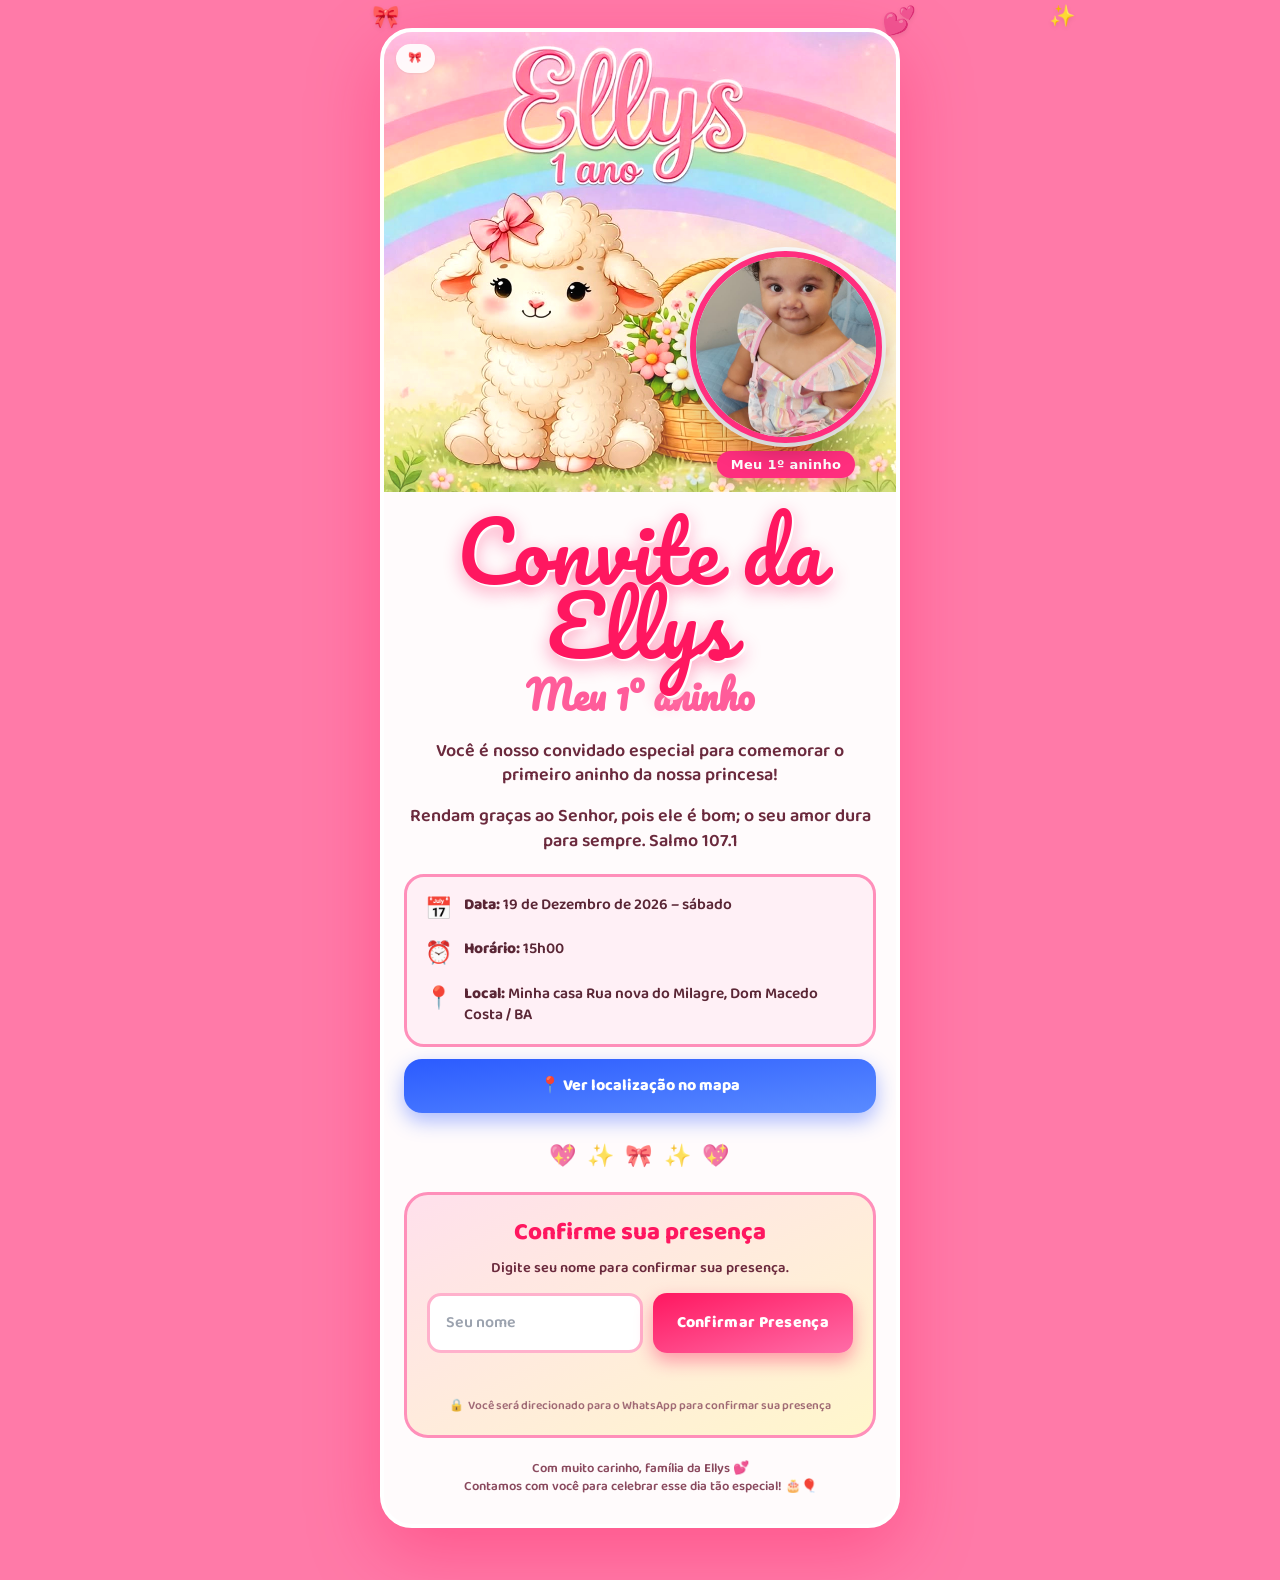
==== commit a83babe6: "Rename Index.html to index.html" ====
--- a/index.html
+++ b/index.html
@@ -18,7 +18,7 @@
 `+l[i].replace(" at new "," at ");return e.displayName&&u.includes("<anonymous>")&&(u=u.replace("<anonymous>",e.displayName)),u}while(1<=i&&0<=o);break}}}finally{Xl=!1,Error.prepareStackTrace=r}return(e=e?e.displayName||e.name:"")?Fr(e):""}function dV(e){switch(e.tag){case 5:return Fr(e.type);case 16:return Fr("Lazy");case 13:return Fr("Suspense");case 19:return Fr("SuspenseList");case 0:case 2:case 15:return e=Dl(e.type,!1),e;case 11:return e=Dl(e.type.render,!1),e;case 1:return e=Dl(e.type,!0),e;default:return""}}function Ka(e){if(e==null)return null;if(typeof e==="function")return e.displayName||e.name||null;if(typeof e==="string")return e;switch(e){case Jt:return"Fragment";case Ot:return"Portal";case qa:return"Profiler";case pi:return"StrictMode";case Ua:return"Suspense";case ma:return"SuspenseList"}if(typeof e==="object")switch(e.$$typeof){case Tu:return(e.displayName||"Context")+".Consumer";case Wu:return(e._context.displayName||"Context")+".Provider";case si:var t=e.render;return e=e.displayName,e||(e=t.displayName||t.name||"",e=e!==""?"ForwardRef("+e+")":"ForwardRef"),e;case ci:return t=e.displayName||null,t!==null?t:Ka(e.type)||"Memo";case Pe:t=e._payload,e=e._init;try{return Ka(e(t))}catch(r){}}return null}function NV(e){var t=e.type;switch(e.tag){case 24:return"Cache";case 9:return(t.displayName||"Context")+".Consumer";case 10:return(t._context.displayName||"Context")+".Provider";case 18:return"DehydratedFragment";case 11:return e=t.render,e=e.displayName||e.name||"",t.displayName||(e!==""?"ForwardRef("+e+")":"ForwardRef");case 7:return"Fragment";case 5:return t;case 4:return"Portal";case 3:return"Root";case 6:return"Text";case 16:return Ka(t);case 8:return t===pi?"StrictMode":"Mode";case 22:return"Offscreen";case 12:return"Profiler";case 21:return"Scope";case 13:return"Suspense";case 19:return"SuspenseList";case 25:return"TracingMarker";case 1:case 0:case 17:case 2:case 14:case 15:if(typeof t==="function")return t.displayName||t.name||null;if(typeof t==="string")return t}return null}function st(e){switch(typeof e){case"boolean":case"number":case"string":case"undefined":return e;case"object":return e;default:return""}}function Au(e){var t=e.type;return(e=e.nodeName)&&e.toLowerCase()==="input"&&(t==="checkbox"||t==="radio")}function SV(e){var t=Au(e)?"checked":"value",r=Object.getOwnPropertyDescriptor(e.constructor.prototype,t),n=""+e[t];if(!e.hasOwnProperty(t)&&typeof r<"u"&&typeof r.get==="function"&&typeof r.set==="function"){var{get:l,set:a}=r;return Object.defineProperty(e,t,{configurable:!0,get:function(){return l.call(this)},set:function(i){n=""+i,a.call(this,i)}}),Object.defineProperty(e,t,{enumerable:r.enumerable}),{getValue:function(){return n},setValue:function(i){n=""+i},stopTracking:function(){e._valueTracker=null,delete e[t]}}}}function Sn(e){e._valueTracker||(e._valueTracker=SV(e))}function xu(e){if(!e)return!1;var t=e._valueTracker;if(!t)return!0;var r=t.getValue(),n="";return e&&(n=Au(e)?e.checked?"true":"false":e.value),e=n,e!==r?(t.setValue(e),!0):!1}function Ln(e){if(e=e||(typeof document<"u"?document:void 0),typeof e>"u")return null;try{return e.activeElement||e.body}catch(t){return e.body}}function da(e,t){var r=t.checked;return J({},t,{defaultChecked:void 0,defaultValue:void 0,value:void 0,checked:r!=null?r:e._wrapperState.initialChecked})}function ko(e,t){var r=t.defaultValue==null?"":t.defaultValue,n=t.checked!=null?t.checked:t.defaultChecked;r=st(t.value!=null?t.value:r),e._wrapperState={initialChecked:n,initialValue:r,controlled:t.type==="checkbox"||t.type==="radio"?t.checked!=null:t.value!=null}}function fu(e,t){t=t.checked,t!=null&&ui(e,"checked",t,!1)}function Na(e,t){fu(e,t);var r=st(t.value),n=t.type;if(r!=null)if(n==="number"){if(r===0&&e.value===""||e.value!=r)e.value=""+r}else e.value!==""+r&&(e.value=""+r);else if(n==="submit"||n==="reset"){e.removeAttribute("value");return}t.hasOwnProperty("value")?Sa(e,t.type,r):t.hasOwnProperty("defaultValue")&&Sa(e,t.type,st(t.defaultValue)),t.checked==null&&t.defaultChecked!=null&&(e.defaultChecked=!!t.defaultChecked)}function Fo(e,t,r){if(t.hasOwnProperty("value")||t.hasOwnProperty("defaultValue")){var n=t.type;if(!(n!=="submit"&&n!=="reset"||t.value!==void 0&&t.value!==null))return;t=""+e._wrapperState.initialValue,r||t===e.value||(e.value=t),e.defaultValue=t}r=e.name,r!==""&&(e.name=""),e.defaultChecked=!!e._wrapperState.initialChecked,r!==""&&(e.name=r)}function Sa(e,t,r){if(t!=="number"||Ln(e.ownerDocument)!==e)r==null?e.defaultValue=""+e._wrapperState.initialValue:e.defaultValue!==""+r&&(e.defaultValue=""+r)}function Et(e,t,r,n){if(e=e.options,t){t={};for(var l=0;l<r.length;l++)t["$"+r[l]]=!0;for(r=0;r<e.length;r++)l=t.hasOwnProperty("$"+e[r].value),e[r].selected!==l&&(e[r].selected=l),l&&n&&(e[r].defaultSelected=!0)}else{r=""+st(r),t=null;for(l=0;l<e.length;l++){if(e[l].value===r){e[l].selected=!0,n&&(e[l].defaultSelected=!0);return}t!==null||e[l].disabled||(t=e[l])}t!==null&&(t.selected=!0)}}function ka(e,t){if(t.dangerouslySetInnerHTML!=null)throw Error(K(91));return J({},t,{value:void 0,defaultValue:void 0,children:""+e._wrapperState.initialValue})}function Ro(e,t){var r=t.value;if(r==null){if(r=t.children,t=t.defaultValue,r!=null){if(t!=null)throw Error(K(92));if(Rr(r)){if(1<r.length)throw Error(K(93));r=r[0]}t=r}t==null&&(t=""),r=t}e._wrapperState={initialValue:st(r)}}function Gu(e,t){var r=st(t.value),n=st(t.defaultValue);r!=null&&(r=""+r,r!==e.value&&(e.value=r),t.defaultValue==null&&e.defaultValue!==r&&(e.defaultValue=r)),n!=null&&(e.defaultValue=""+n)}function Wo(e){var t=e.textContent;t===e._wrapperState.initialValue&&t!==""&&t!==null&&(e.value=t)}function hu(e){switch(e){case"svg":return"http://www.w3.org/2000/svg";case"math":return"http://www.w3.org/1998/Math/MathML";default:return"http://www.w3.org/1999/xhtml"}}function Fa(e,t){return e==null||e==="http://www.w3.org/1999/xhtml"?hu(t):e==="http://www.w3.org/2000/svg"&&t==="foreignObject"?"http://www.w3.org/1999/xhtml":e}function Yr(e,t){if(t){var r=e.firstChild;if(r&&r===e.lastChild&&r.nodeType===3){r.nodeValue=t;return}}e.textContent=t}function gu(e,t,r){return t==null||typeof t==="boolean"||t===""?"":r||typeof t!=="number"||t===0||Gr.hasOwnProperty(e)&&Gr[e]?(""+t).trim():t+"px"}function ju(e,t){e=e.style;for(var r in t)if(t.hasOwnProperty(r)){var n=r.indexOf("--")===0,l=gu(r,t[r],n);r==="float"&&(r="cssFloat"),n?e.setProperty(r,l):e[r]=l}}function Ra(e,t){if(t){if(FV[e]&&(t.children!=null||t.dangerouslySetInnerHTML!=null))throw Error(K(137,e));if(t.dangerouslySetInnerHTML!=null){if(t.children!=null)throw Error(K(60));if(typeof t.dangerouslySetInnerHTML!=="object"||!("__html"in t.dangerouslySetInnerHTML))throw Error(K(61))}if(t.style!=null&&typeof t.style!=="object")throw Error(K(62))}}function Wa(e,t){if(e.indexOf("-")===-1)return typeof t.is==="string";switch(e){case"annotation-xml":case"color-profile":case"font-face":case"font-face-src":case"font-face-uri":case"font-face-format":case"font-face-name":case"missing-glyph":return!1;default:return!0}}function Vi(e){return e=e.target||e.srcElement||window,e.correspondingUseElement&&(e=e.correspondingUseElement),e.nodeType===3?e.parentNode:e}function To(e){if(e=nn(e)){if(typeof ya!=="function")throw Error(K(280));var t=e.stateNode;t&&(t=Nl(t),ya(e.stateNode,e.type,t))}}function zu(e){Ht?Pt?Pt.push(e):Pt=[e]:Ht=e}function Iu(){if(Ht){var e=Ht,t=Pt;if(Pt=Ht=null,To(e),t)for(e=0;e<t.length;e++)To(t[e])}}function Ou(e,t){return e(t)}function Ju(){}function Zu(e,t,r){if(El)return e(t,r);El=!0;try{return Ou(e,t,r)}finally{if(El=!1,Ht!==null||Pt!==null)Ju(),Iu()}}function Qr(e,t){var r=e.stateNode;if(r===null)return null;var n=Nl(r);if(n===null)return null;r=n[t];e:switch(t){case"onClick":case"onClickCapture":case"onDoubleClick":case"onDoubleClickCapture":case"onMouseDown":case"onMouseDownCapture":case"onMouseMove":case"onMouseMoveCapture":case"onMouseUp":case"onMouseUpCapture":case"onMouseEnter":(n=!n.disabled)||(e=e.type,n=!(e==="button"||e==="input"||e==="select"||e==="textarea")),e=!n;break e;default:e=!1}if(e)return null;if(r&&typeof r!=="function")throw Error(K(231,t,typeof r));return r}function RV(e,t,r,n,l,a,i,o,u){var s=Array.prototype.slice.call(arguments,3);try{t.apply(r,s)}catch(U){this.onError(U)}}function TV(e,t,r,n,l,a,i,o,u){hr=!1,vn=null,RV.apply(WV,arguments)}function yV(e,t,r,n,l,a,i,o,u){if(TV.apply(this,arguments),hr){if(hr){var s=vn;hr=!1,vn=null}else throw Error(K(198));Xn||(Xn=!0,xa=s)}}function Mt(e){var t=e,r=e;if(e.alternate)for(;t.return;)t=t.return;else{e=t;do t=e,(t.flags&4098)!==0&&(r=t.return),e=t.return;while(e)}return t.tag===3?r:null}function Yu(e){if(e.tag===13){var t=e.memoizedState;if(t===null&&(e=e.alternate,e!==null&&(t=e.memoizedState)),t!==null)return t.dehydrated}return null}function yo(e){if(Mt(e)!==e)throw Error(K(188))}function AV(e){var t=e.alternate;if(!t){if(t=Mt(e),t===null)throw Error(K(188));return t!==e?null:e}for(var r=e,n=t;;){var l=r.return;if(l===null)break;var a=l.alternate;if(a===null){if(n=l.return,n!==null){r=n;continue}break}if(l.child===a.child){for(a=l.child;a;){if(a===r)return yo(l),e;if(a===n)return yo(l),t;a=a.sibling}throw Error(K(188))}if(r.return!==n.return)r=l,n=a;else{for(var i=!1,o=l.child;o;){if(o===r){i=!0,r=l,n=a;break}if(o===n){i=!0,n=l,r=a;break}o=o.sibling}if(!i){for(o=a.child;o;){if(o===r){i=!0,r=a,n=l;break}if(o===n){i=!0,n=a,r=l;break}o=o.sibling}if(!i)throw Error(K(189))}}if(r.alternate!==n)throw Error(K(190))}if(r.tag!==3)throw Error(K(188));return r.stateNode.current===r?e:t}function Qu(e){return e=AV(e),e!==null?Cu(e):null}function Cu(e){if(e.tag===5||e.tag===6)return e;for(e=e.child;e!==null;){var t=Cu(e);if(t!==null)return t;e=e.sibling}return null}function MV(e){if(ze&&typeof ze.onCommitFiberRoot==="function")try{ze.onCommitFiberRoot(Ul,e,void 0,(e.current.flags&128)===128)}catch(t){}}function zV(e){return e>>>=0,e===0?32:31-(gV(e)/jV|0)|0}function Wr(e){switch(e&-e){case 1:return 1;case 2:return 2;case 4:return 4;case 8:return 8;case 16:return 16;case 32:return 32;case 64:case 128:case 256:case 512:case 1024:case 2048:case 4096:case 8192:case 16384:case 32768:case 65536:case 131072:case 262144:case 524288:case 1048576:case 2097152:return e&4194240;case 4194304:case 8388608:case 16777216:case 33554432:case 67108864:return e&130023424;case 134217728:return 134217728;case 268435456:return 268435456;case 536870912:return 536870912;case 1073741824:return 1073741824;default:return e}}function En(e,t){var r=e.pendingLanes;if(r===0)return 0;var n=0,l=e.suspendedLanes,a=e.pingedLanes,i=r&268435455;if(i!==0){var o=i&~l;o!==0?n=Wr(o):(a&=i,a!==0&&(n=Wr(a)))}else i=r&~l,i!==0?n=Wr(i):a!==0&&(n=Wr(a));if(n===0)return 0;if(t!==0&&t!==n&&(t&l)===0&&(l=n&-n,a=t&-t,l>=a||l===16&&(a&4194240)!==0))return t;if((n&4)!==0&&(n|=r&16),t=e.entangledLanes,t!==0)for(e=e.entanglements,t&=n;0<t;)r=31-xe(t),l=1<<r,n|=e[r],t&=~l;return n}function IV(e,t){switch(e){case 1:case 2:case 4:return t+250;case 8:case 16:case 32:case 64:case 128:case 256:case 512:case 1024:case 2048:case 4096:case 8192:case 16384:case 32768:case 65536:case 131072:case 262144:case 524288:case 1048576:case 2097152:return t+5000;case 4194304:case 8388608:case 16777216:case 33554432:case 67108864:return-1;case 134217728:case 268435456:case 536870912:case 1073741824:return-1;default:return-1}}function OV(e,t){for(var{suspendedLanes:r,pingedLanes:n,expirationTimes:l,pendingLanes:a}=e;0<a;){var i=31-xe(a),o=1<<i,u=l[i];if(u===-1){if((o&r)===0||(o&n)!==0)l[i]=IV(o,t)}else u<=t&&(e.expiredLanes|=o);a&=~o}}function fa(e){return e=e.pendingLanes&-1073741825,e!==0?e:e&1073741824?1073741824:0}function vu(){var e=Fn;return Fn<<=1,(Fn&4194240)===0&&(Fn=64),e}function Hl(e){for(var t=[],r=0;31>r;r++)t.push(e);return t}function tn(e,t,r){e.pendingLanes|=t,t!==536870912&&(e.suspendedLanes=0,e.pingedLanes=0),e=e.eventTimes,t=31-xe(t),e[t]=r}function JV(e,t){var r=e.pendingLanes&~t;e.pendingLanes=t,e.suspendedLanes=0,e.pingedLanes=0,e.expiredLanes&=t,e.mutableReadLanes&=t,e.entangledLanes&=t,t=e.entanglements;var n=e.eventTimes;for(e=e.expirationTimes;0<r;){var l=31-xe(r),a=1<<l;t[l]=0,n[l]=-1,e[l]=-1,r&=~a}}function Ui(e,t){var r=e.entangledLanes|=t;for(e=e.entanglements;r;){var n=31-xe(r),l=1<<n;l&t|e[n]&t&&(e[n]|=t),r&=~l}}function Xu(e){return e&=-e,1<e?4<e?(e&268435455)!==0?16:536870912:4:1}function xo(e,t){switch(e){case"focusin":case"focusout":rt=null;break;case"dragenter":case"dragleave":nt=null;break;case"mouseover":case"mouseout":lt=null;break;case"pointerover":case"pointerout":Cr.delete(t.pointerId);break;case"gotpointercapture":case"lostpointercapture":wr.delete(t.pointerId)}}function mr(e,t,r,n,l,a){if(e===null||e.nativeEvent!==a)return e={blockedOn:t,domEventName:r,eventSystemFlags:n,nativeEvent:a,targetContainers:[l]},t!==null&&(t=nn(t),t!==null&&mi(t)),e;return e.eventSystemFlags|=n,t=e.targetContainers,l!==null&&t.indexOf(l)===-1&&t.push(l),e}function YV(e,t,r,n,l){switch(t){case"focusin":return rt=mr(rt,e,t,r,n,l),!0;case"dragenter":return nt=mr(nt,e,t,r,n,l),!0;case"mouseover":return lt=mr(lt,e,t,r,n,l),!0;case"pointerover":var a=l.pointerId;return Cr.set(a,mr(Cr.get(a)||null,e,t,r,n,l)),!0;case"gotpointercapture":return a=l.pointerId,wr.set(a,mr(wr.get(a)||null,e,t,r,n,l)),!0}return!1}function bu(e){var t=kt(e.target);if(t!==null){var r=Mt(t);if(r!==null){if(t=r.tag,t===13){if(t=Yu(r),t!==null){e.blockedOn=t,Pu(e.priority,function(){Eu(r)});return}}else if(t===3&&r.stateNode.current.memoizedState.isDehydrated){e.blockedOn=r.tag===3?r.stateNode.containerInfo:null;return}}}e.blockedOn=null}function jn(e){if(e.blockedOn!==null)return!1;for(var t=e.targetContainers;0<t.length;){var r=ha(e.domEventName,e.eventSystemFlags,t[0],e.nativeEvent);if(r===null){r=e.nativeEvent;var n=new r.constructor(r.type,r);Ta=n,r.target.dispatchEvent(n),Ta=null}else return t=nn(r),t!==null&&mi(t),e.blockedOn=r,!1;t.shift()}return!0}function fo(e,t,r){jn(e)&&r.delete(t)}function QV(){Ga=!1,rt!==null&&jn(rt)&&(rt=null),nt!==null&&jn(nt)&&(nt=null),lt!==null&&jn(lt)&&(lt=null),Cr.forEach(fo),wr.forEach(fo)}function Kr(e,t){e.blockedOn===t&&(e.blockedOn=null,Ga||(Ga=!0,z.unstable_scheduleCallback(z.unstable_NormalPriority,QV)))}function Br(e){function t(l){return Kr(l,e)}if(0<Wn.length){Kr(Wn[0],e);for(var r=1;r<Wn.length;r++){var n=Wn[r];n.blockedOn===e&&(n.blockedOn=null)}}rt!==null&&Kr(rt,e),nt!==null&&Kr(nt,e),lt!==null&&Kr(lt,e),Cr.forEach(t),wr.forEach(t);for(r=0;r<_e.length;r++)n=_e[r],n.blockedOn===e&&(n.blockedOn=null);for(;0<_e.length&&(r=_e[0],r.blockedOn===null);)bu(r),r.blockedOn===null&&_e.shift()}function CV(e,t,r,n){var l=G,a=bt.transition;bt.transition=null;try{G=1,Ki(e,t,r,n)}finally{G=l,bt.transition=a}}function wV(e,t,r,n){var l=G,a=bt.transition;bt.transition=null;try{G=4,Ki(e,t,r,n)}finally{G=l,bt.transition=a}}function Ki(e,t,r,n){if(Hn){var l=ha(e,t,r,n);if(l===null)ta(e,t,n,Pn,r),xo(e,n);else if(YV(l,e,t,r,n))n.stopPropagation();else if(xo(e,n),t&4&&-1<ZV.indexOf(e)){for(;l!==null;){var a=nn(l);if(a!==null&&Du(a),a=ha(e,t,r,n),a===null&&ta(e,t,n,Pn,r),a===l)break;l=a}l!==null&&n.stopPropagation()}else ta(e,t,n,null,r)}}function ha(e,t,r,n){if(Pn=null,e=Vi(n),e=kt(e),e!==null)if(t=Mt(e),t===null)e=null;else if(r=t.tag,r===13){if(e=Yu(t),e!==null)return e;e=null}else if(r===3){if(t.stateNode.current.memoizedState.isDehydrated)return t.tag===3?t.stateNode.containerInfo:null;e=null}else t!==e&&(e=null);return Pn=e,null}function _u(e){switch(e){case"cancel":case"click":case"close":case"contextmenu":case"copy":case"cut":case"auxclick":case"dblclick":case"dragend":case"dragstart":case"drop":case"focusin":case"focusout":case"input":case"invalid":case"keydown":case"keypress":case"keyup":case"mousedown":case"mouseup":case"paste":case"pause":case"play":case"pointercancel":case"pointerdown":case"pointerup":case"ratechange":case"reset":case"resize":case"seeked":case"submit":case"touchcancel":case"touchend":case"touchstart":case"volumechange":case"change":case"selectionchange":case"textInput":case"compositionstart":case"compositionend":case"compositionupdate":case"beforeblur":case"afterblur":case"beforeinput":case"blur":case"fullscreenchange":case"focus":case"hashchange":case"popstate":case"select":case"selectstart":return 1;case"drag":case"dragenter":case"dragexit":case"dragleave":case"dragover":case"mousemove":case"mouseout":case"mouseover":case"pointermove":case"pointerout":case"pointerover":case"scroll":case"toggle":case"touchmove":case"wheel":case"mouseenter":case"mouseleave":case"pointerenter":case"pointerleave":return 4;case"message":switch(GV()){case qi:return 1;case Bu:return 4;case Dn:case hV:return 16;case Lu:return 536870912;default:return 16}default:return 16}}function $u(){if(zn)return zn;var e,t=di,r=t.length,n,l="value"in et?et.value:et.textContent,a=l.length;for(e=0;e<r&&t[e]===l[e];e++);var i=r-e;for(n=1;n<=i&&t[r-n]===l[a-n];n++);return zn=l.slice(e,1<n?1-n:void 0)}function In(e){var t=e.keyCode;return"charCode"in e?(e=e.charCode,e===0&&t===13&&(e=13)):e=t,e===10&&(e=13),32<=e||e===13?e:0}function Tn(){return!0}function Go(){return!1}function Ue(e){function t(r,n,l,a,i){this._reactName=r,this._targetInst=l,this.type=n,this.nativeEvent=a,this.target=i,this.currentTarget=null;for(var o in e)e.hasOwnProperty(o)&&(r=e[o],this[o]=r?r(a):a[o]);return this.isDefaultPrevented=(a.defaultPrevented!=null?a.defaultPrevented:a.returnValue===!1)?Tn:Go,this.isPropagationStopped=Go,this}return J(t.prototype,{preventDefault:function(){this.defaultPrevented=!0;var r=this.nativeEvent;r&&(r.preventDefault?r.preventDefault():typeof r.returnValue!=="unknown"&&(r.returnValue=!1),this.isDefaultPrevented=Tn)},stopPropagation:function(){var r=this.nativeEvent;r&&(r.stopPropagation?r.stopPropagation():typeof r.cancelBubble!=="unknown"&&(r.cancelBubble=!0),this.isPropagationStopped=Tn)},persist:function(){},isPersistent:Tn}),t}function tq(e){var t=this.nativeEvent;return t.getModifierState?t.getModifierState(e):(e=eq[e])?!!t[e]:!1}function Si(){return tq}function tp(e,t){switch(e){case"keyup":return cq.indexOf(t.keyCode)!==-1;case"keydown":return t.keyCode!==229;case"keypress":case"mousedown":case"focusout":return!0;default:return!1}}function rp(e){return e=e.detail,typeof e==="object"&&"data"in e?e.data:null}function qq(e,t){switch(e){case"compositionend":return rp(t);case"keypress":if(t.which!==32)return null;return zo=!0,jo;case"textInput":return e=t.data,e===jo&&zo?null:e;default:return null}}function Uq(e,t){if(Zt)return e==="compositionend"||!ki&&tp(e,t)?(e=$u(),zn=di=et=null,Zt=!1,e):null;switch(e){case"paste":return null;case"keypress":if(!(t.ctrlKey||t.altKey||t.metaKey)||t.ctrlKey&&t.altKey){if(t.char&&1<t.char.length)return t.char;if(t.which)return String.fromCharCode(t.which)}return null;case"compositionend":return ep&&t.locale!=="ko"?null:t.data;default:return null}}function Io(e){var t=e&&e.nodeName&&e.nodeName.toLowerCase();return t==="input"?!!mq[e.type]:t==="textarea"?!0:!1}function np(e,t,r,n){zu(n),t=bn(t,"onChange"),0<t.length&&(r=new Ni("onChange","change",null,r,n),e.push({event:r,listeners:t}))}function Kq(e){Up(e,0)}function Kl(e){var t=Ct(e);if(xu(t))return e}function dq(e,t){if(e==="change")return t}function Oo(){gr&&(gr.detachEvent("onpropertychange",ap),Lr=gr=null)}function ap(e){if(e.propertyName==="value"&&Kl(Lr)){var t=[];np(t,Lr,e,Vi(e)),Zu(Kq,t)}}function Nq(e,t,r){e==="focusin"?(Oo(),gr=t,Lr=r,gr.attachEvent("onpropertychange",ap)):e==="focusout"&&Oo()}function Sq(e){if(e==="selectionchange"||e==="keyup"||e==="keydown")return Kl(Lr)}function kq(e,t){if(e==="click")return Kl(t)}function Fq(e,t){if(e==="input"||e==="change")return Kl(t)}function Rq(e,t){return e===t&&(e!==0||1/e===1/t)||e!==e&&t!==t}function vr(e,t){if(Ge(e,t))return!0;if(typeof e!=="object"||e===null||typeof t!=="object"||t===null)return!1;var r=Object.keys(e),n=Object.keys(t);if(r.length!==n.length)return!1;for(n=0;n<r.length;n++){var l=r[n];if(!Va.call(t,l)||!Ge(e[l],t[l]))return!1}return!0}function Jo(e){for(;e&&e.firstChild;)e=e.firstChild;return e}function Zo(e,t){var r=Jo(e);e=0;for(var n;r;){if(r.nodeType===3){if(n=e+r.textContent.length,e<=t&&n>=t)return{node:r,offset:t-e};e=n}e:{for(;r;){if(r.nextSibling){r=r.nextSibling;break e}r=r.parentNode}r=void 0}r=Jo(r)}}function ip(e,t){return e&&t?e===t?!0:e&&e.nodeType===3?!1:t&&t.nodeType===3?ip(e,t.parentNode):("contains"in e)?e.contains(t):e.compareDocumentPosition?!!(e.compareDocumentPosition(t)&16):!1:!1}function op(){for(var e=window,t=Ln();t instanceof e.HTMLIFrameElement;){try{var r=typeof t.contentWindow.location.href==="string"}catch(n){r=!1}if(r)e=t.contentWindow;else break;t=Ln(e.document)}return t}function Fi(e){var t=e&&e.nodeName&&e.nodeName.toLowerCase();return t&&(t==="input"&&(e.type==="text"||e.type==="search"||e.type==="tel"||e.type==="url"||e.type==="password")||t==="textarea"||e.contentEditable==="true")}function Wq(e){var t=op(),r=e.focusedElem,n=e.selectionRange;if(t!==r&&r&&r.ownerDocument&&ip(r.ownerDocument.documentElement,r)){if(n!==null&&Fi(r)){if(t=n.start,e=n.end,e===void 0&&(e=t),"selectionStart"in r)r.selectionStart=t,r.selectionEnd=Math.min(e,r.value.length);else if(e=(t=r.ownerDocument||document)&&t.defaultView||window,e.getSelection){e=e.getSelection();var l=r.textContent.length,a=Math.min(n.start,l);n=n.end===void 0?a:Math.min(n.end,l),!e.extend&&a>n&&(l=n,n=a,a=l),l=Zo(r,a);var i=Zo(r,n);l&&i&&(e.rangeCount!==1||e.anchorNode!==l.node||e.anchorOffset!==l.offset||e.focusNode!==i.node||e.focusOffset!==i.offset)&&(t=t.createRange(),t.setStart(l.node,l.offset),e.removeAllRanges(),a>n?(e.addRange(t),e.extend(i.node,i.offset)):(t.setEnd(i.node,i.offset),e.addRange(t)))}}t=[];for(e=r;e=e.parentNode;)e.nodeType===1&&t.push({element:e,left:e.scrollLeft,top:e.scrollTop});typeof r.focus==="function"&&r.focus();for(r=0;r<t.length;r++)e=t[r],e.element.scrollLeft=e.left,e.element.scrollTop=e.top}}function Yo(e,t,r){var n=r.window===r?r.document:r.nodeType===9?r:r.ownerDocument;ga||Yt==null||Yt!==Ln(n)||(n=Yt,("selectionStart"in n)&&Fi(n)?n={start:n.selectionStart,end:n.selectionEnd}:(n=(n.ownerDocument&&n.ownerDocument.defaultView||window).getSelection(),n={anchorNode:n.anchorNode,anchorOffset:n.anchorOffset,focusNode:n.focusNode,focusOffset:n.focusOffset}),jr&&vr(jr,n)||(jr=n,n=bn(Ma,"onSelect"),0<n.length&&(t=new Ni("onSelect","select",null,t,r),e.push({event:t,listeners:n}),t.target=Yt)))}function yn(e,t){var r={};return r[e.toLowerCase()]=t.toLowerCase(),r["Webkit"+e]="webkit"+t,r["Moz"+e]="moz"+t,r}function dl(e){if($l[e])return $l[e];if(!Qt[e])return e;var t=Qt[e],r;for(r in t)if(t.hasOwnProperty(r)&&r in up)return $l[e]=t[r];return e}function Vt(e,t){qp.set(e,t),ht(t,[e])}function Co(e,t,r){var n=e.type||"unknown-event";e.currentTarget=r,yV(n,t,void 0,e),e.currentTarget=null}function Up(e,t){t=(t&4)!==0;for(var r=0;r<e.length;r++){var n=e[r],l=n.event;n=n.listeners;e:{var a=void 0;if(t)for(var i=n.length-1;0<=i;i--){var o=n[i],u=o.instance,s=o.currentTarget;if(o=o.listener,u!==a&&l.isPropagationStopped())break e;Co(l,o,s),a=u}else for(i=0;i<n.length;i++){if(o=n[i],u=o.instance,s=o.currentTarget,o=o.listener,u!==a&&l.isPropagationStopped())break e;Co(l,o,s),a=u}}}if(Xn)throw e=xa,Xn=!1,xa=null,e}function M(e,t){var r=t[Ya];r===void 0&&(r=t[Ya]=new Set);var n=e+"__bubble";r.has(n)||(mp(t,e,2,!1),r.add(n))}function ea(e,t,r){var n=0;t&&(n|=4),mp(r,e,n,t)}function Xr(e){if(!e[An]){e[An]=!0,Ru.forEach(function(r){r!=="selectionchange"&&(yq.has(r)||ea(r,!1,e),ea(r,!0,e))});var t=e.nodeType===9?e:e.ownerDocument;t===null||t[An]||(t[An]=!0,ea("selectionchange",!1,t))}}function mp(e,t,r,n){switch(_u(t)){case 1:var l=CV;break;case 4:l=wV;break;default:l=Ki}r=l.bind(null,t,r,e),l=void 0,!Aa||t!=="touchstart"&&t!=="touchmove"&&t!=="wheel"||(l=!0),n?l!==void 0?e.addEventListener(t,r,{capture:!0,passive:l}):e.addEventListener(t,r,!0):l!==void 0?e.addEventListener(t,r,{passive:l}):e.addEventListener(t,r,!1)}function ta(e,t,r,n,l){var a=n;if((t&1)===0&&(t&2)===0&&n!==null)e:for(;;){if(n===null)return;var i=n.tag;if(i===3||i===4){var o=n.stateNode.containerInfo;if(o===l||o.nodeType===8&&o.parentNode===l)break;if(i===4)for(i=n.return;i!==null;){var u=i.tag;if(u===3||u===4){if(u=i.stateNode.containerInfo,u===l||u.nodeType===8&&u.parentNode===l)return}i=i.return}for(;o!==null;){if(i=kt(o),i===null)return;if(u=i.tag,u===5||u===6){n=a=i;continue e}o=o.parentNode}}n=n.return}Zu(function(){var s=a,U=Vi(r),m=[];e:{var q=qp.get(e);if(q!==void 0){var S=Ni,k=e;switch(e){case"keypress":if(In(r)===0)break e;case"keydown":case"keyup":S=nq;break;case"focusin":k="focus",S=_l;break;case"focusout":k="blur",S=_l;break;case"beforeblur":case"afterblur":S=_l;break;case"click":if(r.button===2)break e;case"auxclick":case"dblclick":case"mousedown":case"mousemove":case"mouseup":case"mouseout":case"mouseover":case"contextmenu":S=ho;break;case"drag":case"dragend":case"dragenter":case"dragexit":case"dragleave":case"dragover":case"dragstart":case"drop":S=vV;break;case"touchcancel":case"touchend":case"touchmove":case"touchstart":S=iq;break;case pp:case sp:case cp:S=EV;break;case Vp:S=uq;break;case"scroll":S=BV;break;case"wheel":S=sq;break;case"copy":case"cut":case"paste":S=PV;break;case"gotpointercapture":case"lostpointercapture":case"pointercancel":case"pointerdown":case"pointermove":case"pointerout":case"pointerover":case"pointerup":S=go}var N=(t&4)!==0,Y=!N&&e==="scroll",c=N?q!==null?q+"Capture":null:q;N=[];for(var p=s,V;p!==null;){V=p;var d=V.stateNode;if(V.tag===5&&d!==null&&(V=d,c!==null&&(d=Qr(p,c),d!=null&&N.push(Dr(p,d,V)))),Y)break;p=p.return}0<N.length&&(q=new S(q,k,null,r,U),m.push({event:q,listeners:N}))}}if((t&7)===0){e:{if(q=e==="mouseover"||e==="pointerover",S=e==="mouseout"||e==="pointerout",q&&r!==Ta&&(k=r.relatedTarget||r.fromElement)&&(kt(k)||k[Be]))break e;if(S||q){if(q=U.window===U?U:(q=U.ownerDocument)?q.defaultView||q.parentWindow:window,S){if(k=r.relatedTarget||r.toElement,S=s,k=k?kt(k):null,k!==null&&(Y=Mt(k),k!==Y||k.tag!==5&&k.tag!==6))k=null}else S=null,k=s;if(S!==k){if(N=ho,d="onMouseLeave",c="onMouseEnter",p="mouse",e==="pointerout"||e==="pointerover")N=go,d="onPointerLeave",c="onPointerEnter",p="pointer";if(Y=S==null?q:Ct(S),V=k==null?q:Ct(k),q=new N(d,p+"leave",S,r,U),q.target=Y,q.relatedTarget=V,d=null,kt(U)===s&&(N=new N(c,p+"enter",k,r,U),N.target=V,N.relatedTarget=Y,d=N),Y=d,S&&k)t:{N=S,c=k,p=0;for(V=N;V;V=zt(V))p++;V=0;for(d=c;d;d=zt(d))V++;for(;0<p-V;)N=zt(N),p--;for(;0<V-p;)c=zt(c),V--;for(;p--;){if(N===c||c!==null&&N===c.alternate)break t;N=zt(N),c=zt(c)}N=null}else N=null;S!==null&&wo(m,q,S,N,!1),k!==null&&Y!==null&&wo(m,Y,k,N,!0)}}}e:{if(q=s?Ct(s):window,S=q.nodeName&&q.nodeName.toLowerCase(),S==="select"||S==="input"&&q.type==="file")var R=dq;else if(Io(q))if(lp)R=Fq;else{R=Sq;var W=Nq}else(S=q.nodeName)&&S.toLowerCase()==="input"&&(q.type==="checkbox"||q.type==="radio")&&(R=kq);if(R&&(R=R(e,s))){np(m,R,r,U);break e}W&&W(e,q,s),e==="focusout"&&(W=q._wrapperState)&&W.controlled&&q.type==="number"&&Sa(q,"number",q.value)}switch(W=s?Ct(s):window,e){case"focusin":if(Io(W)||W.contentEditable==="true")Yt=W,Ma=s,jr=null;break;case"focusout":jr=Ma=Yt=null;break;case"mousedown":ga=!0;break;case"contextmenu":case"mouseup":case"dragend":ga=!1,Yo(m,r,U);break;case"selectionchange":if(Tq)break;case"keydown":case"keyup":Yo(m,r,U)}var T;if(ki)e:{switch(e){case"compositionstart":var y="onCompositionStart";break e;case"compositionend":y="onCompositionEnd";break e;case"compositionupdate":y="onCompositionUpdate";break e}y=void 0}else Zt?tp(e,r)&&(y="onCompositionEnd"):e==="keydown"&&r.keyCode===229&&(y="onCompositionStart");if(y&&(ep&&r.locale!=="ko"&&(Zt||y!=="onCompositionStart"?y==="onCompositionEnd"&&Zt&&(T=$u()):(et=U,di=("value"in et)?et.value:et.textContent,Zt=!0)),W=bn(s,y),0<W.length&&(y=new Mo(y,e,null,r,U),m.push({event:y,listeners:W}),T?y.data=T:(T=rp(r),T!==null&&(y.data=T)))),T=Vq?qq(e,r):Uq(e,r))s=bn(s,"onBeforeInput"),0<s.length&&(U=new Mo("onBeforeInput","beforeinput",null,r,U),m.push({event:U,listeners:s}),U.data=T)}Up(m,t)})}function Dr(e,t,r){return{instance:e,listener:t,currentTarget:r}}function bn(e,t){for(var r=t+"Capture",n=[];e!==null;){var l=e,a=l.stateNode;l.tag===5&&a!==null&&(l=a,a=Qr(e,r),a!=null&&n.unshift(Dr(e,a,l)),a=Qr(e,t),a!=null&&n.push(Dr(e,a,l))),e=e.return}return n}function zt(e){if(e===null)return null;do e=e.return;while(e&&e.tag!==5);return e?e:null}function wo(e,t,r,n,l){for(var a=t._reactName,i=[];r!==null&&r!==n;){var o=r,u=o.alternate,s=o.stateNode;if(u!==null&&u===n)break;o.tag===5&&s!==null&&(o=s,l?(u=Qr(r,a),u!=null&&i.unshift(Dr(r,u,o))):l||(u=Qr(r,a),u!=null&&i.push(Dr(r,u,o)))),r=r.return}i.length!==0&&e.push({event:t,listeners:i})}function Bo(e){return(typeof e==="string"?e:""+e).replace(Aq,`
 `).replace(xq,"")}function xn(e,t,r){if(t=Bo(t),Bo(e)!==t&&r)throw Error(K(425))}function _n(){}function Ja(e,t){return e==="textarea"||e==="noscript"||typeof t.children==="string"||typeof t.children==="number"||typeof t.dangerouslySetInnerHTML==="object"&&t.dangerouslySetInnerHTML!==null&&t.dangerouslySetInnerHTML.__html!=null}function hq(e){setTimeout(function(){throw e})}function ra(e,t){var r=t,n=0;do{var l=r.nextSibling;if(e.removeChild(r),l&&l.nodeType===8)if(r=l.data,r==="/$"){if(n===0){e.removeChild(l),Br(t);return}n--}else r!=="$"&&r!=="$?"&&r!=="$!"||n++;r=l}while(r);Br(t)}function at(e){for(;e!=null;e=e.nextSibling){var t=e.nodeType;if(t===1||t===3)break;if(t===8){if(t=e.data,t==="$"||t==="$!"||t==="$?")break;if(t==="/$")return null}}return e}function vo(e){e=e.previousSibling;for(var t=0;e;){if(e.nodeType===8){var r=e.data;if(r==="$"||r==="$!"||r==="$?"){if(t===0)return e;t--}else r==="/$"&&t++}e=e.previousSibling}return null}function kt(e){var t=e[je];if(t)return t;for(var r=e.parentNode;r;){if(t=r[Be]||r[je]){if(r=t.alternate,t.child!==null||r!==null&&r.child!==null)for(e=vo(e);e!==null;){if(r=e[je])return r;e=vo(e)}return t}e=r,r=e.parentNode}return null}function nn(e){return e=e[je]||e[Be],!e||e.tag!==5&&e.tag!==6&&e.tag!==13&&e.tag!==3?null:e}function Ct(e){if(e.tag===5||e.tag===6)return e.stateNode;throw Error(K(33))}function Nl(e){return e[Er]||null}function qt(e){return{current:e}}function g(e){0>wt||(e.current=Qa[wt],Qa[wt]=null,wt--)}function h(e,t){wt++,Qa[wt]=e.current,e.current=t}function tr(e,t){var r=e.type.contextTypes;if(!r)return ct;var n=e.stateNode;if(n&&n.__reactInternalMemoizedUnmaskedChildContext===t)return n.__reactInternalMemoizedMaskedChildContext;var l={},a;for(a in r)l[a]=t[a];return n&&(e=e.stateNode,e.__reactInternalMemoizedUnmaskedChildContext=t,e.__reactInternalMemoizedMaskedChildContext=l),l}function pe(e){return e=e.childContextTypes,e!==null&&e!==void 0}function $n(){g(ue),g(te)}function Xo(e,t,r){if(te.current!==ct)throw Error(K(168));h(te,t),h(ue,r)}function Kp(e,t,r){var n=e.stateNode;if(t=t.childContextTypes,typeof n.getChildContext!=="function")return r;n=n.getChildContext();for(var l in n)if(!(l in t))throw Error(K(108,NV(e)||"Unknown",l));return J({},r,n)}function el(e){return e=(e=e.stateNode)&&e.__reactInternalMemoizedMergedChildContext||ct,yt=te.current,h(te,e),h(ue,ue.current),!0}function Do(e,t,r){var n=e.stateNode;if(!n)throw Error(K(169));r?(e=Kp(e,t,yt),n.__reactInternalMemoizedMergedChildContext=e,g(ue),g(te),h(te,e)):g(ue),h(ue,r)}function dp(e){Ze===null?Ze=[e]:Ze.push(e)}function jq(e){Sl=!0,dp(e)}function Ut(){if(!na&&Ze!==null){na=!0;var e=0,t=G;try{var r=Ze;for(G=1;e<r.length;e++){var n=r[e];do n=n(!0);while(n!==null)}Ze=null,Sl=!1}catch(l){throw Ze!==null&&(Ze=Ze.slice(e+1)),wu(qi,Ut),l}finally{G=t,na=!1}}return null}function Nt(e,t){Bt[Lt++]=rl,Bt[Lt++]=tl,tl=e,rl=t}function Np(e,t,r){Ke[de++]=Ye,Ke[de++]=Qe,Ke[de++]=At,At=e;var n=Ye;e=Qe;var l=32-xe(n)-1;n&=~(1<<l),r+=1;var a=32-xe(t)+l;if(30<a){var i=l-l%5;a=(n&(1<<i)-1).toString(32),n>>=i,l-=i,Ye=1<<32-xe(t)+l|r<<l|n,Qe=a+e}else Ye=1<<a|r<<l|n,Qe=e}function Ri(e){e.return!==null&&(Nt(e,1),Np(e,1,0))}function Wi(e){for(;e===tl;)tl=Bt[--Lt],Bt[Lt]=null,rl=Bt[--Lt],Bt[Lt]=null;for(;e===At;)At=Ke[--de],Ke[de]=null,Qe=Ke[--de],Ke[de]=null,Ye=Ke[--de],Ke[de]=null}function Sp(e,t){var r=Ne(5,null,null,0);r.elementType="DELETED",r.stateNode=t,r.return=e,t=e.deletions,t===null?(e.deletions=[r],e.flags|=16):t.push(r)}function Eo(e,t){switch(e.tag){case 5:var r=e.type;return t=t.nodeType!==1||r.toLowerCase()!==t.nodeName.toLowerCase()?null:t,t!==null?(e.stateNode=t,qe=e,Ve=at(t.firstChild),!0):!1;case 6:return t=e.pendingProps===""||t.nodeType!==3?null:t,t!==null?(e.stateNode=t,qe=e,Ve=null,!0):!1;case 13:return t=t.nodeType!==8?null:t,t!==null?(r=At!==null?{id:Ye,overflow:Qe}:null,e.memoizedState={dehydrated:t,treeContext:r,retryLane:1073741824},r=Ne(18,null,null,0),r.stateNode=t,r.return=e,e.child=r,qe=e,Ve=null,!0):!1;default:return!1}}function Ca(e){return(e.mode&1)!==0&&(e.flags&128)===0}function wa(e){if(j){var t=Ve;if(t){var r=t;if(!Eo(e,t)){if(Ca(e))throw Error(K(418));t=at(r.nextSibling);var n=qe;t&&Eo(e,t)?Sp(n,r):(e.flags=e.flags&-4097|2,j=!1,qe=e)}}else{if(Ca(e))throw Error(K(418));e.flags=e.flags&-4097|2,j=!1,qe=e}}}function Ho(e){for(e=e.return;e!==null&&e.tag!==5&&e.tag!==3&&e.tag!==13;)e=e.return;qe=e}function fn(e){if(e!==qe)return!1;if(!j)return Ho(e),j=!0,!1;var t;if((t=e.tag!==3)&&!(t=e.tag!==5)&&(t=e.type,t=t!=="head"&&t!=="body"&&!Ja(e.type,e.memoizedProps)),t&&(t=Ve)){if(Ca(e))throw kp(),Error(K(418));for(;t;)Sp(e,t),t=at(t.nextSibling)}if(Ho(e),e.tag===13){if(e=e.memoizedState,e=e!==null?e.dehydrated:null,!e)throw Error(K(317));e:{e=e.nextSibling;for(t=0;e;){if(e.nodeType===8){var r=e.data;if(r==="/$"){if(t===0){Ve=at(e.nextSibling);break e}t--}else r!=="$"&&r!=="$!"&&r!=="$?"||t++}e=e.nextSibling}Ve=null}}else Ve=qe?at(e.stateNode.nextSibling):null;return!0}function kp(){for(var e=Ve;e;)e=at(e.nextSibling)}function rr(){Ve=qe=null,j=!1}function Ti(e){Ae===null?Ae=[e]:Ae.push(e)}function Nr(e,t,r){if(e=r.ref,e!==null&&typeof e!=="function"&&typeof e!=="object"){if(r._owner){if(r=r._owner,r){if(r.tag!==1)throw Error(K(309));var n=r.stateNode}if(!n)throw Error(K(147,e));var l=n,a=""+e;if(t!==null&&t.ref!==null&&typeof t.ref==="function"&&t.ref._stringRef===a)return t.ref;return t=function(i){var o=l.refs;i===null?delete o[a]:o[a]=i},t._stringRef=a,t}if(typeof e!=="string")throw Error(K(284));if(!r._owner)throw Error(K(290,e))}return e}function Gn(e,t){throw e=Object.prototype.toString.call(t),Error(K(31,e==="[object Object]"?"object with keys {"+Object.keys(t).join(", ")+"}":e))}function Po(e){var t=e._init;return t(e._payload)}function Fp(e){function t(c,p){if(e){var V=c.deletions;V===null?(c.deletions=[p],c.flags|=16):V.push(p)}}function r(c,p){if(!e)return null;for(;p!==null;)t(c,p),p=p.sibling;return null}function n(c,p){for(c=new Map;p!==null;)p.key!==null?c.set(p.key,p):c.set(p.index,p),p=p.sibling;return c}function l(c,p){return c=pt(c,p),c.index=0,c.sibling=null,c}function a(c,p,V){if(c.index=V,!e)return c.flags|=1048576,p;if(V=c.alternate,V!==null)return V=V.index,V<p?(c.flags|=2,p):V;return c.flags|=2,p}function i(c){return e&&c.alternate===null&&(c.flags|=2),c}function o(c,p,V,d){if(p===null||p.tag!==6)return p=sa(V,c.mode,d),p.return=c,p;return p=l(p,V),p.return=c,p}function u(c,p,V,d){var R=V.type;if(R===Jt)return U(c,p,V.props.children,d,V.key);if(p!==null&&(p.elementType===R||typeof R==="object"&&R!==null&&R.$$typeof===Pe&&Po(R)===p.type))return d=l(p,V.props),d.ref=Nr(c,p,V),d.return=c,d;return d=Bn(V.type,V.key,V.props,null,c.mode,d),d.ref=Nr(c,p,V),d.return=c,d}function s(c,p,V,d){if(p===null||p.tag!==4||p.stateNode.containerInfo!==V.containerInfo||p.stateNode.implementation!==V.implementation)return p=ca(V,c.mode,d),p.return=c,p;return p=l(p,V.children||[]),p.return=c,p}function U(c,p,V,d,R){if(p===null||p.tag!==7)return p=Tt(V,c.mode,d,R),p.return=c,p;return p=l(p,V),p.return=c,p}function m(c,p,V){if(typeof p==="string"&&p!==""||typeof p==="number")return p=sa(""+p,c.mode,V),p.return=c,p;if(typeof p==="object"&&p!==null){switch(p.$$typeof){case Nn:return V=Bn(p.type,p.key,p.props,null,c.mode,V),V.ref=Nr(c,null,p),V.return=c,V;case Ot:return p=ca(p,c.mode,V),p.return=c,p;case Pe:var d=p._init;return m(c,d(p._payload),V)}if(Rr(p)||Ur(p))return p=Tt(p,c.mode,V,null),p.return=c,p;Gn(c,p)}return null}function q(c,p,V,d){var R=p!==null?p.key:null;if(typeof V==="string"&&V!==""||typeof V==="number")return R!==null?null:o(c,p,""+V,d);if(typeof V==="object"&&V!==null){switch(V.$$typeof){case Nn:return V.key===R?u(c,p,V,d):null;case Ot:return V.key===R?s(c,p,V,d):null;case Pe:return R=V._init,q(c,p,R(V._payload),d)}if(Rr(V)||Ur(V))return R!==null?null:U(c,p,V,d,null);Gn(c,V)}return null}function S(c,p,V,d,R){if(typeof d==="string"&&d!==""||typeof d==="number")return c=c.get(V)||null,o(p,c,""+d,R);if(typeof d==="object"&&d!==null){switch(d.$$typeof){case Nn:return c=c.get(d.key===null?V:d.key)||null,u(p,c,d,R);case Ot:return c=c.get(d.key===null?V:d.key)||null,s(p,c,d,R);case Pe:var W=d._init;return S(c,p,V,W(d._payload),R)}if(Rr(d)||Ur(d))return c=c.get(V)||null,U(p,c,d,R,null);Gn(p,d)}return null}function k(c,p,V,d){for(var R=null,W=null,T=p,y=p=0,L=null;T!==null&&y<V.length;y++){T.index>y?(L=T,T=null):L=T.sibling;var f=q(c,T,V[y],d);if(f===null){T===null&&(T=L);break}e&&T&&f.alternate===null&&t(c,T),p=a(f,p,y),W===null?R=f:W.sibling=f,W=f,T=L}if(y===V.length)return r(c,T),j&&Nt(c,y),R;if(T===null){for(;y<V.length;y++)T=m(c,V[y],d),T!==null&&(p=a(T,p,y),W===null?R=T:W.sibling=T,W=T);return j&&Nt(c,y),R}for(T=n(c,T);y<V.length;y++)L=S(T,c,y,V[y],d),L!==null&&(e&&L.alternate!==null&&T.delete(L.key===null?y:L.key),p=a(L,p,y),W===null?R=L:W.sibling=L,W=L);return e&&T.forEach(function(De){return t(c,De)}),j&&Nt(c,y),R}function N(c,p,V,d){var R=Ur(V);if(typeof R!=="function")throw Error(K(150));if(V=R.call(V),V==null)throw Error(K(151));for(var W=R=null,T=p,y=p=0,L=null,f=V.next();T!==null&&!f.done;y++,f=V.next()){T.index>y?(L=T,T=null):L=T.sibling;var De=q(c,T,f.value,d);if(De===null){T===null&&(T=L);break}e&&T&&De.alternate===null&&t(c,T),p=a(De,p,y),W===null?R=De:W.sibling=De,W=De,T=L}if(f.done)return r(c,T),j&&Nt(c,y),R;if(T===null){for(;!f.done;y++,f=V.next())f=m(c,f.value,d),f!==null&&(p=a(f,p,y),W===null?R=f:W.sibling=f,W=f);return j&&Nt(c,y),R}for(T=n(c,T);!f.done;y++,f=V.next())f=S(T,c,y,f.value,d),f!==null&&(e&&f.alternate!==null&&T.delete(f.key===null?y:f.key),p=a(f,p,y),W===null?R=f:W.sibling=f,W=f);return e&&T.forEach(function(ws){return t(c,ws)}),j&&Nt(c,y),R}function Y(c,p,V,d){if(typeof V==="object"&&V!==null&&V.type===Jt&&V.key===null&&(V=V.props.children),typeof V==="object"&&V!==null){switch(V.$$typeof){case Nn:e:{for(var R=V.key,W=p;W!==null;){if(W.key===R){if(R=V.type,R===Jt){if(W.tag===7){r(c,W.sibling),p=l(W,V.props.children),p.return=c,c=p;break e}}else if(W.elementType===R||typeof R==="object"&&R!==null&&R.$$typeof===Pe&&Po(R)===W.type){r(c,W.sibling),p=l(W,V.props),p.ref=Nr(c,W,V),p.return=c,c=p;break e}r(c,W);break}else t(c,W);W=W.sibling}V.type===Jt?(p=Tt(V.props.children,c.mode,d,V.key),p.return=c,c=p):(d=Bn(V.type,V.key,V.props,null,c.mode,d),d.ref=Nr(c,p,V),d.return=c,c=d)}return i(c);case Ot:e:{for(W=V.key;p!==null;){if(p.key===W)if(p.tag===4&&p.stateNode.containerInfo===V.containerInfo&&p.stateNode.implementation===V.implementation){r(c,p.sibling),p=l(p,V.children||[]),p.return=c,c=p;break e}else{r(c,p);break}else t(c,p);p=p.sibling}p=ca(V,c.mode,d),p.return=c,c=p}return i(c);case Pe:return W=V._init,Y(c,p,W(V._payload),d)}if(Rr(V))return k(c,p,V,d);if(Ur(V))return N(c,p,V,d);Gn(c,V)}return typeof V==="string"&&V!==""||typeof V==="number"?(V=""+V,p!==null&&p.tag===6?(r(c,p.sibling),p=l(p,V),p.return=c,c=p):(r(c,p),p=sa(V,c.mode,d),p.return=c,c=p),i(c)):r(c,p)}return Y}function Ai(){yi=vt=ll=null}function xi(e){var t=nl.current;g(nl),e._currentValue=t}function Ba(e,t,r){for(;e!==null;){var n=e.alternate;if((e.childLanes&t)!==t?(e.childLanes|=t,n!==null&&(n.childLanes|=t)):n!==null&&(n.childLanes&t)!==t&&(n.childLanes|=t),e===r)break;e=e.return}}function _t(e,t){ll=e,yi=vt=null,e=e.dependencies,e!==null&&e.firstContext!==null&&((e.lanes&t)!==0&&(oe=!0),e.firstContext=null)}function ke(e){var t=e._currentValue;if(yi!==e)if(e={context:e,memoizedValue:t,next:null},vt===null){if(ll===null)throw Error(K(308));vt=e,ll.dependencies={lanes:0,firstContext:e}}else vt=vt.next=e;return t}function fi(e){Ft===null?Ft=[e]:Ft.push(e)}function Wp(e,t,r,n){var l=t.interleaved;return l===null?(r.next=r,fi(t)):(r.next=l.next,l.next=r),t.interleaved=r,Le(e,n)}function Le(e,t){e.lanes|=t;var r=e.alternate;r!==null&&(r.lanes|=t),r=e;for(e=e.return;e!==null;)e.childLanes|=t,r=e.alternate,r!==null&&(r.childLanes|=t),r=e,e=e.return;return r.tag===3?r.stateNode:null}function Gi(e){e.updateQueue={baseState:e.memoizedState,firstBaseUpdate:null,lastBaseUpdate:null,shared:{pending:null,interleaved:null,lanes:0},effects:null}}function Tp(e,t){e=e.updateQueue,t.updateQueue===e&&(t.updateQueue={baseState:e.baseState,firstBaseUpdate:e.firstBaseUpdate,lastBaseUpdate:e.lastBaseUpdate,shared:e.shared,effects:e.effects})}function Ce(e,t){return{eventTime:e,lane:t,tag:0,payload:null,callback:null,next:null}}function it(e,t,r){var n=e.updateQueue;if(n===null)return null;if(n=n.shared,(x&2)!==0){var l=n.pending;return l===null?t.next=t:(t.next=l.next,l.next=t),n.pending=t,Le(e,r)}return l=n.interleaved,l===null?(t.next=t,fi(n)):(t.next=l.next,l.next=t),n.interleaved=t,Le(e,r)}function Jn(e,t,r){if(t=t.updateQueue,t!==null&&(t=t.shared,(r&4194240)!==0)){var n=t.lanes;n&=e.pendingLanes,r|=n,t.lanes=r,Ui(e,r)}}function bo(e,t){var{updateQueue:r,alternate:n}=e;if(n!==null&&(n=n.updateQueue,r===n)){var l=null,a=null;if(r=r.firstBaseUpdate,r!==null){do{var i={eventTime:r.eventTime,lane:r.lane,tag:r.tag,payload:r.payload,callback:r.callback,next:null};a===null?l=a=i:a=a.next=i,r=r.next}while(r!==null);a===null?l=a=t:a=a.next=t}else l=a=t;r={baseState:n.baseState,firstBaseUpdate:l,lastBaseUpdate:a,shared:n.shared,effects:n.effects},e.updateQueue=r;return}e=r.lastBaseUpdate,e===null?r.firstBaseUpdate=t:e.next=t,r.lastBaseUpdate=t}function al(e,t,r,n){var l=e.updateQueue;be=!1;var{firstBaseUpdate:a,lastBaseUpdate:i}=l,o=l.shared.pending;if(o!==null){l.shared.pending=null;var u=o,s=u.next;u.next=null,i===null?a=s:i.next=s,i=u;var U=e.alternate;U!==null&&(U=U.updateQueue,o=U.lastBaseUpdate,o!==i&&(o===null?U.firstBaseUpdate=s:o.next=s,U.lastBaseUpdate=u))}if(a!==null){var m=l.baseState;i=0,U=s=u=null,o=a;do{var{lane:q,eventTime:S}=o;if((n&q)===q){U!==null&&(U=U.next={eventTime:S,lane:0,tag:o.tag,payload:o.payload,callback:o.callback,next:null});e:{var k=e,N=o;switch(q=t,S=r,N.tag){case 1:if(k=N.payload,typeof k==="function"){m=k.call(S,m,q);break e}m=k;break e;case 3:k.flags=k.flags&-65537|128;case 0:if(k=N.payload,q=typeof k==="function"?k.call(S,m,q):k,q===null||q===void 0)break e;m=J({},m,q);break e;case 2:be=!0}}o.callback!==null&&o.lane!==0&&(e.flags|=64,q=l.effects,q===null?l.effects=[o]:q.push(o))}else S={eventTime:S,lane:q,tag:o.tag,payload:o.payload,callback:o.callback,next:null},U===null?(s=U=S,u=m):U=U.next=S,i|=q;if(o=o.next,o===null)if(o=l.shared.pending,o===null)break;else q=o,o=q.next,q.next=null,l.lastBaseUpdate=q,l.shared.pending=null}while(1);if(U===null&&(u=m),l.baseState=u,l.firstBaseUpdate=s,l.lastBaseUpdate=U,t=l.shared.interleaved,t!==null){l=t;do i|=l.lane,l=l.next;while(l!==t)}else a===null&&(l.shared.lanes=0);ft|=i,e.lanes=i,e.memoizedState=m}}function _o(e,t,r){if(e=t.effects,t.effects=null,e!==null)for(t=0;t<e.length;t++){var n=e[t],l=n.callback;if(l!==null){if(n.callback=null,n=r,typeof l!=="function")throw Error(K(191,l));l.call(n)}}}function Rt(e){if(e===ln)throw Error(K(174));return e}function hi(e,t){switch(h(Pr,t),h(Hr,e),h(Ie,ln),e=t.nodeType,e){case 9:case 11:t=(t=t.documentElement)?t.namespaceURI:Fa(null,"");break;default:e=e===8?t.parentNode:t,t=e.namespaceURI||null,e=e.tagName,t=Fa(t,e)}g(Ie),h(Ie,t)}function lr(){g(Ie),g(Hr),g(Pr)}function yp(e){Rt(Pr.current);var t=Rt(Ie.current),r=Fa(t,e.type);t!==r&&(h(Hr,e),h(Ie,r))}function Mi(e){Hr.current===e&&(g(Ie),g(Hr))}function il(e){for(var t=e;t!==null;){if(t.tag===13){var r=t.memoizedState;if(r!==null&&(r=r.dehydrated,r===null||r.data==="$?"||r.data==="$!"))return t}else if(t.tag===19&&t.memoizedProps.revealOrder!==void 0){if((t.flags&128)!==0)return t}else if(t.child!==null){t.child.return=t,t=t.child;continue}if(t===e)break;for(;t.sibling===null;){if(t.return===null||t.return===e)return null;t=t.return}t.sibling.return=t.return,t=t.sibling}return null}function gi(){for(var e=0;e<la.length;e++)la[e]._workInProgressVersionPrimary=null;la.length=0}function _(){throw Error(K(321))}function ji(e,t){if(t===null)return!1;for(var r=0;r<t.length&&r<e.length;r++)if(!Ge(e[r],t[r]))return!1;return!0}function zi(e,t,r,n,l,a){if(xt=a,O=t,t.memoizedState=null,t.updateQueue=null,t.lanes=0,Zn.current=e===null||e.memoizedState===null?Yq:Qq,e=r(n,l),zr){a=0;do{if(zr=!1,br=0,25<=a)throw Error(K(301));a+=1,v=w=null,t.updateQueue=null,Zn.current=Cq,e=r(n,l)}while(zr)}if(Zn.current=ul,t=w!==null&&w.next!==null,xt=0,v=w=O=null,ol=!1,t)throw Error(K(300));return e}function Ii(){var e=br!==0;return br=0,e}function ge(){var e={memoizedState:null,baseState:null,baseQueue:null,queue:null,next:null};return v===null?O.memoizedState=v=e:v=v.next=e,v}function Fe(){if(w===null){var e=O.alternate;e=e!==null?e.memoizedState:null}else e=w.next;var t=v===null?O.memoizedState:v.next;if(t!==null)v=t,w=e;else{if(e===null)throw Error(K(310));w=e,e={memoizedState:w.memoizedState,baseState:w.baseState,baseQueue:w.baseQueue,queue:w.queue,next:null},v===null?O.memoizedState=v=e:v=v.next=e}return v}function _r(e,t){return typeof t==="function"?t(e):t}function ia(e){var t=Fe(),r=t.queue;if(r===null)throw Error(K(311));r.lastRenderedReducer=e;var n=w,l=n.baseQueue,a=r.pending;if(a!==null){if(l!==null){var i=l.next;l.next=a.next,a.next=i}n.baseQueue=l=a,r.pending=null}if(l!==null){a=l.next,n=n.baseState;var o=i=null,u=null,s=a;do{var U=s.lane;if((xt&U)===U)u!==null&&(u=u.next={lane:0,action:s.action,hasEagerState:s.hasEagerState,eagerState:s.eagerState,next:null}),n=s.hasEagerState?s.eagerState:e(n,s.action);else{var m={lane:U,action:s.action,hasEagerState:s.hasEagerState,eagerState:s.eagerState,next:null};u===null?(o=u=m,i=n):u=u.next=m,O.lanes|=U,ft|=U}s=s.next}while(s!==null&&s!==a);u===null?i=n:u.next=o,Ge(n,t.memoizedState)||(oe=!0),t.memoizedState=n,t.baseState=i,t.baseQueue=u,r.lastRenderedState=n}if(e=r.interleaved,e!==null){l=e;do a=l.lane,O.lanes|=a,ft|=a,l=l.next;while(l!==e)}else l===null&&(r.lanes=0);return[t.memoizedState,r.dispatch]}function oa(e){var t=Fe(),r=t.queue;if(r===null)throw Error(K(311));r.lastRenderedReducer=e;var{dispatch:n,pending:l}=r,a=t.memoizedState;if(l!==null){r.pending=null;var i=l=l.next;do a=e(a,i.action),i=i.next;while(i!==l);Ge(a,t.memoizedState)||(oe=!0),t.memoizedState=a,t.baseQueue===null&&(t.baseState=a),r.lastRenderedState=a}return[a,n]}function Ap(){}function xp(e,t){var r=O,n=Fe(),l=t(),a=!Ge(n.memoizedState,l);if(a&&(n.memoizedState=l,oe=!0),n=n.queue,Oi(hp.bind(null,r,n,e),[e]),n.getSnapshot!==t||a||v!==null&&v.memoizedState.tag&1){if(r.flags|=2048,$r(9,Gp.bind(null,r,n,l,t),void 0,null),X===null)throw Error(K(349));(xt&30)!==0||fp(r,t,l)}return l}function fp(e,t,r){e.flags|=16384,e={getSnapshot:t,value:r},t=O.updateQueue,t===null?(t={lastEffect:null,stores:null},O.updateQueue=t,t.stores=[e]):(r=t.stores,r===null?t.stores=[e]:r.push(e))}function Gp(e,t,r,n){t.value=r,t.getSnapshot=n,Mp(t)&&gp(e)}function hp(e,t,r){return r(function(){Mp(t)&&gp(e)})}function Mp(e){var t=e.getSnapshot;e=e.value;try{var r=t();return!Ge(e,r)}catch(n){return!0}}function gp(e){var t=Le(e,1);t!==null&&fe(t,e,1,-1)}function $o(e){var t=ge();return typeof e==="function"&&(e=e()),t.memoizedState=t.baseState=e,e={pending:null,interleaved:null,lanes:0,dispatch:null,lastRenderedReducer:_r,lastRenderedState:e},t.queue=e,e=e.dispatch=Zq.bind(null,O,e),[t.memoizedState,e]}function $r(e,t,r,n){return e={tag:e,create:t,destroy:r,deps:n,next:null},t=O.updateQueue,t===null?(t={lastEffect:null,stores:null},O.updateQueue=t,t.lastEffect=e.next=e):(r=t.lastEffect,r===null?t.lastEffect=e.next=e:(n=r.next,r.next=e,e.next=n,t.lastEffect=e)),e}function jp(){return Fe().memoizedState}function Yn(e,t,r,n){var l=ge();O.flags|=e,l.memoizedState=$r(1|t,r,void 0,n===void 0?null:n)}function kl(e,t,r,n){var l=Fe();n=n===void 0?null:n;var a=void 0;if(w!==null){var i=w.memoizedState;if(a=i.destroy,n!==null&&ji(n,i.deps)){l.memoizedState=$r(t,r,a,n);return}}O.flags|=e,l.memoizedState=$r(1|t,r,a,n)}function eu(e,t){return Yn(8390656,8,e,t)}function Oi(e,t){return kl(2048,8,e,t)}function zp(e,t){return kl(4,2,e,t)}function Ip(e,t){return kl(4,4,e,t)}function Op(e,t){if(typeof t==="function")return e=e(),t(e),function(){t(null)};if(t!==null&&t!==void 0)return e=e(),t.current=e,function(){t.current=null}}function Jp(e,t,r){return r=r!==null&&r!==void 0?r.concat([e]):null,kl(4,4,Op.bind(null,t,e),r)}function Ji(){}function Zp(e,t){var r=Fe();t=t===void 0?null:t;var n=r.memoizedState;if(n!==null&&t!==null&&ji(t,n[1]))return n[0];return r.memoizedState=[e,t],e}function Yp(e,t){var r=Fe();t=t===void 0?null:t;var n=r.memoizedState;if(n!==null&&t!==null&&ji(t,n[1]))return n[0];return e=e(),r.memoizedState=[e,t],e}function Qp(e,t,r){if((xt&21)===0)return e.baseState&&(e.baseState=!1,oe=!0),e.memoizedState=r;return Ge(r,t)||(r=vu(),O.lanes|=r,ft|=r,e.baseState=!0),t}function Oq(e,t){var r=G;G=r!==0&&4>r?r:4,e(!0);var n=aa.transition;aa.transition={};try{e(!1),t()}finally{G=r,aa.transition=n}}function Cp(){return Fe().memoizedState}function Jq(e,t,r){var n=ut(e);if(r={lane:n,action:r,hasEagerState:!1,eagerState:null,next:null},wp(e))Bp(t,r);else if(r=Wp(e,t,r,n),r!==null){var l=le();fe(r,e,n,l),Lp(r,t,n)}}function Zq(e,t,r){var n=ut(e),l={lane:n,action:r,hasEagerState:!1,eagerState:null,next:null};if(wp(e))Bp(t,l);else{var a=e.alternate;if(e.lanes===0&&(a===null||a.lanes===0)&&(a=t.lastRenderedReducer,a!==null))try{var i=t.lastRenderedState,o=a(i,r);if(l.hasEagerState=!0,l.eagerState=o,Ge(o,i)){var u=t.interleaved;u===null?(l.next=l,fi(t)):(l.next=u.next,u.next=l),t.interleaved=l;return}}catch(s){}finally{}r=Wp(e,t,l,n),r!==null&&(l=le(),fe(r,e,n,l),Lp(r,t,n))}}function wp(e){var t=e.alternate;return e===O||t!==null&&t===O}function Bp(e,t){zr=ol=!0;var r=e.pending;r===null?t.next=t:(t.next=r.next,r.next=t),e.pending=t}function Lp(e,t,r){if((r&4194240)!==0){var n=t.lanes;n&=e.pendingLanes,r|=n,t.lanes=r,Ui(e,r)}}function Te(e,t){if(e&&e.defaultProps){t=J({},t),e=e.defaultProps;for(var r in e)t[r]===void 0&&(t[r]=e[r]);return t}return t}function La(e,t,r,n){t=e.memoizedState,r=r(n,t),r=r===null||r===void 0?t:J({},t,r),e.memoizedState=r,e.lanes===0&&(e.updateQueue.baseState=r)}function tu(e,t,r,n,l,a,i){return e=e.stateNode,typeof e.shouldComponentUpdate==="function"?e.shouldComponentUpdate(n,a,i):t.prototype&&t.prototype.isPureReactComponent?!vr(r,n)||!vr(l,a):!0}function vp(e,t,r){var n=!1,l=ct,a=t.contextType;return typeof a==="object"&&a!==null?a=ke(a):(l=pe(t)?yt:te.current,n=t.contextTypes,a=(n=n!==null&&n!==void 0)?tr(e,l):ct),t=new t(r,a),e.memoizedState=t.state!==null&&t.state!==void 0?t.state:null,t.updater=Fl,e.stateNode=t,t._reactInternals=e,n&&(e=e.stateNode,e.__reactInternalMemoizedUnmaskedChildContext=l,e.__reactInternalMemoizedMaskedChildContext=a),t}function ru(e,t,r,n){e=t.state,typeof t.componentWillReceiveProps==="function"&&t.componentWillReceiveProps(r,n),typeof t.UNSAFE_componentWillReceiveProps==="function"&&t.UNSAFE_componentWillReceiveProps(r,n),t.state!==e&&Fl.enqueueReplaceState(t,t.state,null)}function va(e,t,r,n){var l=e.stateNode;l.props=r,l.state=e.memoizedState,l.refs={},Gi(e);var a=t.contextType;typeof a==="object"&&a!==null?l.context=ke(a):(a=pe(t)?yt:te.current,l.context=tr(e,a)),l.state=e.memoizedState,a=t.getDerivedStateFromProps,typeof a==="function"&&(La(e,t,a,r),l.state=e.memoizedState),typeof t.getDerivedStateFromProps==="function"||typeof l.getSnapshotBeforeUpdate==="function"||typeof l.UNSAFE_componentWillMount!=="function"&&typeof l.componentWillMount!=="function"||(t=l.state,typeof l.componentWillMount==="function"&&l.componentWillMount(),typeof l.UNSAFE_componentWillMount==="function"&&l.UNSAFE_componentWillMount(),t!==l.state&&Fl.enqueueReplaceState(l,l.state,null),al(e,r,l,n),l.state=e.memoizedState),typeof l.componentDidMount==="function"&&(e.flags|=4194308)}function ar(e,t){try{var r="",n=t;do r+=dV(n),n=n.return;while(n);var l=r}catch(a){l=`
 Error generating stack: `+a.message+`
-`+a.stack}return{value:e,source:t,stack:l,digest:null}}function ua(e,t,r){return{value:e,source:null,stack:r!=null?r:null,digest:t!=null?t:null}}function Xa(e,t){try{console.error(t.value)}catch(r){setTimeout(function(){throw r})}}function Xp(e,t,r){r=Ce(-1,r),r.tag=3,r.payload={element:null};var n=t.value;return r.callback=function(){sl||(sl=!0,ri=n),Xa(e,t)},r}function Dp(e,t,r){r=Ce(-1,r),r.tag=3;var n=e.type.getDerivedStateFromError;if(typeof n==="function"){var l=t.value;r.payload=function(){return n(l)},r.callback=function(){Xa(e,t)}}var a=e.stateNode;return a!==null&&typeof a.componentDidCatch==="function"&&(r.callback=function(){Xa(e,t),typeof n!=="function"&&(ot===null?ot=new Set([this]):ot.add(this));var i=t.stack;this.componentDidCatch(t.value,{componentStack:i!==null?i:""})}),r}function nu(e,t,r){var n=e.pingCache;if(n===null){n=e.pingCache=new wq;var l=new Set;n.set(t,l)}else l=n.get(t),l===void 0&&(l=new Set,n.set(t,l));l.has(r)||(l.add(r),e=rU.bind(null,e,t,r),t.then(e,e))}function lu(e){do{var t;if(t=e.tag===13)t=e.memoizedState,t=t!==null?t.dehydrated!==null?!0:!1:!0;if(t)return e;e=e.return}while(e!==null);return null}function au(e,t,r,n,l){if((e.mode&1)===0)return e===t?e.flags|=65536:(e.flags|=128,r.flags|=131072,r.flags&=-52805,r.tag===1&&(r.alternate===null?r.tag=17:(t=Ce(-1,1),t.tag=2,it(r,t,1))),r.lanes|=1),e;return e.flags|=65536,e.lanes=l,e}function ne(e,t,r,n){t.child=e===null?Rp(t,null,r,n):nr(t,e.child,r,n)}function iu(e,t,r,n,l){r=r.render;var a=t.ref;if(_t(t,l),n=zi(e,t,r,n,a,l),r=Ii(),e!==null&&!oe)return t.updateQueue=e.updateQueue,t.flags&=-2053,e.lanes&=~l,ve(e,t,l);return j&&r&&Ri(t),t.flags|=1,ne(e,t,n,l),t.child}function ou(e,t,r,n,l){if(e===null){var a=r.type;if(typeof a==="function"&&!vi(a)&&a.defaultProps===void 0&&r.compare===null&&r.defaultProps===void 0)return t.tag=15,t.type=a,Ep(e,t,a,n,l);return e=Bn(r.type,null,n,t,t.mode,l),e.ref=t.ref,e.return=t,t.child=e}if(a=e.child,(e.lanes&l)===0){var i=a.memoizedProps;if(r=r.compare,r=r!==null?r:vr,r(i,n)&&e.ref===t.ref)return ve(e,t,l)}return t.flags|=1,e=pt(a,n),e.ref=t.ref,e.return=t,t.child=e}function Ep(e,t,r,n,l){if(e!==null){var a=e.memoizedProps;if(vr(a,n)&&e.ref===t.ref)if(oe=!1,t.pendingProps=n=a,(e.lanes&l)!==0)(e.flags&131072)!==0&&(oe=!0);else return t.lanes=e.lanes,ve(e,t,l)}return Da(e,t,r,n,l)}function Hp(e,t,r){var n=t.pendingProps,l=n.children,a=e!==null?e.memoizedState:null;if(n.mode==="hidden")if((t.mode&1)===0)t.memoizedState={baseLanes:0,cachePool:null,transitions:null},h(Dt,ce),ce|=r;else{if((r&1073741824)===0)return e=a!==null?a.baseLanes|r:r,t.lanes=t.childLanes=1073741824,t.memoizedState={baseLanes:e,cachePool:null,transitions:null},t.updateQueue=null,h(Dt,ce),ce|=e,null;t.memoizedState={baseLanes:0,cachePool:null,transitions:null},n=a!==null?a.baseLanes:r,h(Dt,ce),ce|=n}else a!==null?(n=a.baseLanes|r,t.memoizedState=null):n=r,h(Dt,ce),ce|=n;return ne(e,t,l,r),t.child}function Pp(e,t){var r=t.ref;if(e===null&&r!==null||e!==null&&e.ref!==r)t.flags|=512,t.flags|=2097152}function Da(e,t,r,n,l){var a=pe(r)?yt:te.current;if(a=tr(t,a),_t(t,l),r=zi(e,t,r,n,a,l),n=Ii(),e!==null&&!oe)return t.updateQueue=e.updateQueue,t.flags&=-2053,e.lanes&=~l,ve(e,t,l);return j&&n&&Ri(t),t.flags|=1,ne(e,t,r,l),t.child}function uu(e,t,r,n,l){if(pe(r)){var a=!0;el(t)}else a=!1;if(_t(t,l),t.stateNode===null)Qn(e,t),vp(t,r,n),va(t,r,n,l),n=!0;else if(e===null){var{stateNode:i,memoizedProps:o}=t;i.props=o;var u=i.context,s=r.contextType;typeof s==="object"&&s!==null?s=ke(s):(s=pe(r)?yt:te.current,s=tr(t,s));var U=r.getDerivedStateFromProps,m=typeof U==="function"||typeof i.getSnapshotBeforeUpdate==="function";m||typeof i.UNSAFE_componentWillReceiveProps!=="function"&&typeof i.componentWillReceiveProps!=="function"||(o!==n||u!==s)&&ru(t,i,n,s),be=!1;var q=t.memoizedState;i.state=q,al(t,n,i,l),u=t.memoizedState,o!==n||q!==u||ue.current||be?(typeof U==="function"&&(La(t,r,U,n),u=t.memoizedState),(o=be||tu(t,r,o,n,q,u,s))?(m||typeof i.UNSAFE_componentWillMount!=="function"&&typeof i.componentWillMount!=="function"||(typeof i.componentWillMount==="function"&&i.componentWillMount(),typeof i.UNSAFE_componentWillMount==="function"&&i.UNSAFE_componentWillMount()),typeof i.componentDidMount==="function"&&(t.flags|=4194308)):(typeof i.componentDidMount==="function"&&(t.flags|=4194308),t.memoizedProps=n,t.memoizedState=u),i.props=n,i.state=u,i.context=s,n=o):(typeof i.componentDidMount==="function"&&(t.flags|=4194308),n=!1)}else{i=t.stateNode,Tp(e,t),o=t.memoizedProps,s=t.type===t.elementType?o:Te(t.type,o),i.props=s,m=t.pendingProps,q=i.context,u=r.contextType,typeof u==="object"&&u!==null?u=ke(u):(u=pe(r)?yt:te.current,u=tr(t,u));var S=r.getDerivedStateFromProps;(U=typeof S==="function"||typeof i.getSnapshotBeforeUpdate==="function")||typeof i.UNSAFE_componentWillReceiveProps!=="function"&&typeof i.componentWillReceiveProps!=="function"||(o!==m||q!==u)&&ru(t,i,n,u),be=!1,q=t.memoizedState,i.state=q,al(t,n,i,l);var k=t.memoizedState;o!==m||q!==k||ue.current||be?(typeof S==="function"&&(La(t,r,S,n),k=t.memoizedState),(s=be||tu(t,r,s,n,q,k,u)||!1)?(U||typeof i.UNSAFE_componentWillUpdate!=="function"&&typeof i.componentWillUpdate!=="function"||(typeof i.componentWillUpdate==="function"&&i.componentWillUpdate(n,k,u),typeof i.UNSAFE_componentWillUpdate==="function"&&i.UNSAFE_componentWillUpdate(n,k,u)),typeof i.componentDidUpdate==="function"&&(t.flags|=4),typeof i.getSnapshotBeforeUpdate==="function"&&(t.flags|=1024)):(typeof i.componentDidUpdate!=="function"||o===e.memoizedProps&&q===e.memoizedState||(t.flags|=4),typeof i.getSnapshotBeforeUpdate!=="function"||o===e.memoizedProps&&q===e.memoizedState||(t.flags|=1024),t.memoizedProps=n,t.memoizedState=k),i.props=n,i.state=k,i.context=u,n=s):(typeof i.componentDidUpdate!=="function"||o===e.memoizedProps&&q===e.memoizedState||(t.flags|=4),typeof i.getSnapshotBeforeUpdate!=="function"||o===e.memoizedProps&&q===e.memoizedState||(t.flags|=1024),n=!1)}return Ea(e,t,r,n,a,l)}function Ea(e,t,r,n,l,a){Pp(e,t);var i=(t.flags&128)!==0;if(!n&&!i)return l&&Do(t,r,!1),ve(e,t,a);n=t.stateNode,Bq.current=t;var o=i&&typeof r.getDerivedStateFromError!=="function"?null:n.render();return t.flags|=1,e!==null&&i?(t.child=nr(t,e.child,null,a),t.child=nr(t,null,o,a)):ne(e,t,o,a),t.memoizedState=n.state,l&&Do(t,r,!0),t.child}function bp(e){var t=e.stateNode;t.pendingContext?Xo(e,t.pendingContext,t.pendingContext!==t.context):t.context&&Xo(e,t.context,!1),hi(e,t.containerInfo)}function pu(e,t,r,n,l){return rr(),Ti(l),t.flags|=256,ne(e,t,r,n),t.child}function Pa(e){return{baseLanes:e,cachePool:null,transitions:null}}function _p(e,t,r){var n=t.pendingProps,l=I.current,a=!1,i=(t.flags&128)!==0,o;if((o=i)||(o=e!==null&&e.memoizedState===null?!1:(l&2)!==0),o)a=!0,t.flags&=-129;else if(e===null||e.memoizedState!==null)l|=1;if(h(I,l&1),e===null){if(wa(t),e=t.memoizedState,e!==null&&(e=e.dehydrated,e!==null))return(t.mode&1)===0?t.lanes=1:e.data==="$!"?t.lanes=8:t.lanes=1073741824,null;return i=n.children,e=n.fallback,a?(n=t.mode,a=t.child,i={mode:"hidden",children:i},(n&1)===0&&a!==null?(a.childLanes=0,a.pendingProps=i):a=Tl(i,n,0,null),e=Tt(e,n,r,null),a.return=t,e.return=t,a.sibling=e,t.child=a,t.child.memoizedState=Pa(r),t.memoizedState=Ha,e):Zi(t,i)}if(l=e.memoizedState,l!==null&&(o=l.dehydrated,o!==null))return Lq(e,t,i,n,o,l,r);if(a){a=n.fallback,i=t.mode,l=e.child,o=l.sibling;var u={mode:"hidden",children:n.children};return(i&1)===0&&t.child!==l?(n=t.child,n.childLanes=0,n.pendingProps=u,t.deletions=null):(n=pt(l,u),n.subtreeFlags=l.subtreeFlags&14680064),o!==null?a=pt(o,a):(a=Tt(a,i,r,null),a.flags|=2),a.return=t,n.return=t,n.sibling=a,t.child=n,n=a,a=t.child,i=e.child.memoizedState,i=i===null?Pa(r):{baseLanes:i.baseLanes|r,cachePool:null,transitions:i.transitions},a.memoizedState=i,a.childLanes=e.childLanes&~r,t.memoizedState=Ha,n}return a=e.child,e=a.sibling,n=pt(a,{mode:"visible",children:n.children}),(t.mode&1)===0&&(n.lanes=r),n.return=t,n.sibling=null,e!==null&&(r=t.deletions,r===null?(t.deletions=[e],t.flags|=16):r.push(e)),t.child=n,t.memoizedState=null,n}function Zi(e,t){return t=Tl({mode:"visible",children:t},e.mode,0,null),t.return=e,e.child=t}function hn(e,t,r,n){return n!==null&&Ti(n),nr(t,e.child,null,r),e=Zi(t,t.pendingProps.children),e.flags|=2,t.memoizedState=null,e}function Lq(e,t,r,n,l,a,i){if(r){if(t.flags&256)return t.flags&=-257,n=ua(Error(K(422))),hn(e,t,i,n);if(t.memoizedState!==null)return t.child=e.child,t.flags|=128,null;return a=n.fallback,l=t.mode,n=Tl({mode:"visible",children:n.children},l,0,null),a=Tt(a,l,i,null),a.flags|=2,n.return=t,a.return=t,n.sibling=a,t.child=n,(t.mode&1)!==0&&nr(t,e.child,null,i),t.child.memoizedState=Pa(i),t.memoizedState=Ha,a}if((t.mode&1)===0)return hn(e,t,i,null);if(l.data==="$!"){if(n=l.nextSibling&&l.nextSibling.dataset,n)var o=n.dgst;return n=o,a=Error(K(419)),n=ua(a,n,void 0),hn(e,t,i,n)}if(o=(i&e.childLanes)!==0,oe||o){if(n=X,n!==null){switch(i&-i){case 4:l=2;break;case 16:l=8;break;case 64:case 128:case 256:case 512:case 1024:case 2048:case 4096:case 8192:case 16384:case 32768:case 65536:case 131072:case 262144:case 524288:case 1048576:case 2097152:case 4194304:case 8388608:case 16777216:case 33554432:case 67108864:l=32;break;case 536870912:l=268435456;break;default:l=0}l=(l&(n.suspendedLanes|i))!==0?0:l,l!==0&&l!==a.retryLane&&(a.retryLane=l,Le(e,l),fe(n,e,l,-1))}return Li(),n=ua(Error(K(421))),hn(e,t,i,n)}if(l.data==="$?")return t.flags|=128,t.child=e.child,t=nU.bind(null,e),l._reactRetry=t,null;return e=a.treeContext,Ve=at(l.nextSibling),qe=t,j=!0,Ae=null,e!==null&&(Ke[de++]=Ye,Ke[de++]=Qe,Ke[de++]=At,Ye=e.id,Qe=e.overflow,At=t),t=Zi(t,n.children),t.flags|=4096,t}function su(e,t,r){e.lanes|=t;var n=e.alternate;n!==null&&(n.lanes|=t),Ba(e.return,t,r)}function pa(e,t,r,n,l){var a=e.memoizedState;a===null?e.memoizedState={isBackwards:t,rendering:null,renderingStartTime:0,last:n,tail:r,tailMode:l}:(a.isBackwards=t,a.rendering=null,a.renderingStartTime=0,a.last=n,a.tail=r,a.tailMode=l)}function $p(e,t,r){var n=t.pendingProps,l=n.revealOrder,a=n.tail;if(ne(e,t,n.children,r),n=I.current,(n&2)!==0)n=n&1|2,t.flags|=128;else{if(e!==null&&(e.flags&128)!==0)e:for(e=t.child;e!==null;){if(e.tag===13)e.memoizedState!==null&&su(e,r,t);else if(e.tag===19)su(e,r,t);else if(e.child!==null){e.child.return=e,e=e.child;continue}if(e===t)break e;for(;e.sibling===null;){if(e.return===null||e.return===t)break e;e=e.return}e.sibling.return=e.return,e=e.sibling}n&=1}if(h(I,n),(t.mode&1)===0)t.memoizedState=null;else switch(l){case"forwards":r=t.child;for(l=null;r!==null;)e=r.alternate,e!==null&&il(e)===null&&(l=r),r=r.sibling;r=l,r===null?(l=t.child,t.child=null):(l=r.sibling,r.sibling=null),pa(t,!1,l,r,a);break;case"backwards":r=null,l=t.child;for(t.child=null;l!==null;){if(e=l.alternate,e!==null&&il(e)===null){t.child=l;break}e=l.sibling,l.sibling=r,r=l,l=e}pa(t,!0,r,null,a);break;case"together":pa(t,!1,null,null,void 0);break;default:t.memoizedState=null}return t.child}function Qn(e,t){(t.mode&1)===0&&e!==null&&(e.alternate=null,t.alternate=null,t.flags|=2)}function ve(e,t,r){if(e!==null&&(t.dependencies=e.dependencies),ft|=t.lanes,(r&t.childLanes)===0)return null;if(e!==null&&t.child!==e.child)throw Error(K(153));if(t.child!==null){e=t.child,r=pt(e,e.pendingProps),t.child=r;for(r.return=t;e.sibling!==null;)e=e.sibling,r=r.sibling=pt(e,e.pendingProps),r.return=t;r.sibling=null}return t.child}function vq(e,t,r){switch(t.tag){case 3:bp(t),rr();break;case 5:yp(t);break;case 1:pe(t.type)&&el(t);break;case 4:hi(t,t.stateNode.containerInfo);break;case 10:var n=t.type._context,l=t.memoizedProps.value;h(nl,n._currentValue),n._currentValue=l;break;case 13:if(n=t.memoizedState,n!==null){if(n.dehydrated!==null)return h(I,I.current&1),t.flags|=128,null;if((r&t.child.childLanes)!==0)return _p(e,t,r);return h(I,I.current&1),e=ve(e,t,r),e!==null?e.sibling:null}h(I,I.current&1);break;case 19:if(n=(r&t.childLanes)!==0,(e.flags&128)!==0){if(n)return $p(e,t,r);t.flags|=128}if(l=t.memoizedState,l!==null&&(l.rendering=null,l.tail=null,l.lastEffect=null),h(I,I.current),n)break;else return null;case 22:case 23:return t.lanes=0,Hp(e,t,r)}return ve(e,t,r)}function Sr(e,t){if(!j)switch(e.tailMode){case"hidden":t=e.tail;for(var r=null;t!==null;)t.alternate!==null&&(r=t),t=t.sibling;r===null?e.tail=null:r.sibling=null;break;case"collapsed":r=e.tail;for(var n=null;r!==null;)r.alternate!==null&&(n=r),r=r.sibling;n===null?t||e.tail===null?e.tail=null:e.tail.sibling=null:n.sibling=null}}function $(e){var t=e.alternate!==null&&e.alternate.child===e.child,r=0,n=0;if(t)for(var l=e.child;l!==null;)r|=l.lanes|l.childLanes,n|=l.subtreeFlags&14680064,n|=l.flags&14680064,l.return=e,l=l.sibling;else for(l=e.child;l!==null;)r|=l.lanes|l.childLanes,n|=l.subtreeFlags,n|=l.flags,l.return=e,l=l.sibling;return e.subtreeFlags|=n,e.childLanes=r,t}function Xq(e,t,r){var n=t.pendingProps;switch(Wi(t),t.tag){case 2:case 16:case 15:case 0:case 11:case 7:case 8:case 12:case 9:case 14:return $(t),null;case 1:return pe(t.type)&&$n(),$(t),null;case 3:if(n=t.stateNode,lr(),g(ue),g(te),gi(),n.pendingContext&&(n.context=n.pendingContext,n.pendingContext=null),e===null||e.child===null)fn(t)?t.flags|=4:e===null||e.memoizedState.isDehydrated&&(t.flags&256)===0||(t.flags|=1024,Ae!==null&&(ai(Ae),Ae=null));return ba(e,t),$(t),null;case 5:Mi(t);var l=Rt(Pr.current);if(r=t.type,e!==null&&t.stateNode!=null)ts(e,t,r,n,l),e.ref!==t.ref&&(t.flags|=512,t.flags|=2097152);else{if(!n){if(t.stateNode===null)throw Error(K(166));return $(t),null}if(e=Rt(Ie.current),fn(t)){n=t.stateNode,r=t.type;var a=t.memoizedProps;switch(n[je]=t,n[Er]=a,e=(t.mode&1)!==0,r){case"dialog":M("cancel",n),M("close",n);break;case"iframe":case"object":case"embed":M("load",n);break;case"video":case"audio":for(l=0;l<fr.length;l++)M(fr[l],n);break;case"source":M("error",n);break;case"img":case"image":case"link":M("error",n),M("load",n);break;case"details":M("toggle",n);break;case"input":ko(n,a),M("invalid",n);break;case"select":n._wrapperState={wasMultiple:!!a.multiple},M("invalid",n);break;case"textarea":Ro(n,a),M("invalid",n)}Ra(r,a),l=null;for(var i in a)if(a.hasOwnProperty(i)){var o=a[i];i==="children"?typeof o==="string"?n.textContent!==o&&(a.suppressHydrationWarning!==!0&&xn(n.textContent,o,e),l=["children",o]):typeof o==="number"&&n.textContent!==""+o&&(a.suppressHydrationWarning!==!0&&xn(n.textContent,o,e),l=["children",""+o]):Zr.hasOwnProperty(i)&&o!=null&&i==="onScroll"&&M("scroll",n)}switch(r){case"input":Sn(n),Fo(n,a,!0);break;case"textarea":Sn(n),Wo(n);break;case"select":case"option":break;default:typeof a.onClick==="function"&&(n.onclick=_n)}n=l,t.updateQueue=n,n!==null&&(t.flags|=4)}else{i=l.nodeType===9?l:l.ownerDocument,e==="http://www.w3.org/1999/xhtml"&&(e=hu(r)),e==="http://www.w3.org/1999/xhtml"?r==="script"?(e=i.createElement("div"),e.innerHTML="<script><\/script>",e=e.removeChild(e.firstChild)):typeof n.is==="string"?e=i.createElement(r,{is:n.is}):(e=i.createElement(r),r==="select"&&(i=e,n.multiple?i.multiple=!0:n.size&&(i.size=n.size))):e=i.createElementNS(e,r),e[je]=t,e[Er]=n,es(e,t,!1,!1),t.stateNode=e;e:{switch(i=Wa(r,n),r){case"dialog":M("cancel",e),M("close",e),l=n;break;case"iframe":case"object":case"embed":M("load",e),l=n;break;case"video":case"audio":for(l=0;l<fr.length;l++)M(fr[l],e);l=n;break;case"source":M("error",e),l=n;break;case"img":case"image":case"link":M("error",e),M("load",e),l=n;break;case"details":M("toggle",e),l=n;break;case"input":ko(e,n),l=da(e,n),M("invalid",e);break;case"option":l=n;break;case"select":e._wrapperState={wasMultiple:!!n.multiple},l=J({},n,{value:void 0}),M("invalid",e);break;case"textarea":Ro(e,n),l=ka(e,n),M("invalid",e);break;default:l=n}Ra(r,l),o=l;for(a in o)if(o.hasOwnProperty(a)){var u=o[a];a==="style"?ju(e,u):a==="dangerouslySetInnerHTML"?(u=u?u.__html:void 0,u!=null&&Mu(e,u)):a==="children"?typeof u==="string"?(r!=="textarea"||u!=="")&&Yr(e,u):typeof u==="number"&&Yr(e,""+u):a!=="suppressContentEditableWarning"&&a!=="suppressHydrationWarning"&&a!=="autoFocus"&&(Zr.hasOwnProperty(a)?u!=null&&a==="onScroll"&&M("scroll",e):u!=null&&ui(e,a,u,i))}switch(r){case"input":Sn(e),Fo(e,n,!1);break;case"textarea":Sn(e),Wo(e);break;case"option":n.value!=null&&e.setAttribute("value",""+st(n.value));break;case"select":e.multiple=!!n.multiple,a=n.value,a!=null?Et(e,!!n.multiple,a,!1):n.defaultValue!=null&&Et(e,!!n.multiple,n.defaultValue,!0);break;default:typeof l.onClick==="function"&&(e.onclick=_n)}switch(r){case"button":case"input":case"select":case"textarea":n=!!n.autoFocus;break e;case"img":n=!0;break e;default:n=!1}}n&&(t.flags|=4)}t.ref!==null&&(t.flags|=512,t.flags|=2097152)}return $(t),null;case 6:if(e&&t.stateNode!=null)rs(e,t,e.memoizedProps,n);else{if(typeof n!=="string"&&t.stateNode===null)throw Error(K(166));if(r=Rt(Pr.current),Rt(Ie.current),fn(t)){if(n=t.stateNode,r=t.memoizedProps,n[je]=t,a=n.nodeValue!==r){if(e=qe,e!==null)switch(e.tag){case 3:xn(n.nodeValue,r,(e.mode&1)!==0);break;case 5:e.memoizedProps.suppressHydrationWarning!==!0&&xn(n.nodeValue,r,(e.mode&1)!==0)}}a&&(t.flags|=4)}else n=(r.nodeType===9?r:r.ownerDocument).createTextNode(n),n[je]=t,t.stateNode=n}return $(t),null;case 13:if(g(I),n=t.memoizedState,e===null||e.memoizedState!==null&&e.memoizedState.dehydrated!==null){if(j&&Ve!==null&&(t.mode&1)!==0&&(t.flags&128)===0)kp(),rr(),t.flags|=98560,a=!1;else if(a=fn(t),n!==null&&n.dehydrated!==null){if(e===null){if(!a)throw Error(K(318));if(a=t.memoizedState,a=a!==null?a.dehydrated:null,!a)throw Error(K(317));a[je]=t}else rr(),(t.flags&128)===0&&(t.memoizedState=null),t.flags|=4;$(t),a=!1}else Ae!==null&&(ai(Ae),Ae=null),a=!0;if(!a)return t.flags&65536?t:null}if((t.flags&128)!==0)return t.lanes=r,t;return n=n!==null,n!==(e!==null&&e.memoizedState!==null)&&n&&(t.child.flags|=8192,(t.mode&1)!==0&&(e===null||(I.current&1)!==0?B===0&&(B=3):Li())),t.updateQueue!==null&&(t.flags|=4),$(t),null;case 4:return lr(),ba(e,t),e===null&&Xr(t.stateNode.containerInfo),$(t),null;case 10:return xi(t.type._context),$(t),null;case 17:return pe(t.type)&&$n(),$(t),null;case 19:if(g(I),a=t.memoizedState,a===null)return $(t),null;if(n=(t.flags&128)!==0,i=a.rendering,i===null)if(n)Sr(a,!1);else{if(B!==0||e!==null&&(e.flags&128)!==0)for(e=t.child;e!==null;){if(i=il(e),i!==null){t.flags|=128,Sr(a,!1),n=i.updateQueue,n!==null&&(t.updateQueue=n,t.flags|=4),t.subtreeFlags=0,n=r;for(r=t.child;r!==null;)a=r,e=n,a.flags&=14680066,i=a.alternate,i===null?(a.childLanes=0,a.lanes=e,a.child=null,a.subtreeFlags=0,a.memoizedProps=null,a.memoizedState=null,a.updateQueue=null,a.dependencies=null,a.stateNode=null):(a.childLanes=i.childLanes,a.lanes=i.lanes,a.child=i.child,a.subtreeFlags=0,a.deletions=null,a.memoizedProps=i.memoizedProps,a.memoizedState=i.memoizedState,a.updateQueue=i.updateQueue,a.type=i.type,e=i.dependencies,a.dependencies=e===null?null:{lanes:e.lanes,firstContext:e.firstContext}),r=r.sibling;return h(I,I.current&1|2),t.child}e=e.sibling}a.tail!==null&&Q()>ir&&(t.flags|=128,n=!0,Sr(a,!1),t.lanes=4194304)}else{if(!n)if(e=il(i),e!==null){if(t.flags|=128,n=!0,r=e.updateQueue,r!==null&&(t.updateQueue=r,t.flags|=4),Sr(a,!0),a.tail===null&&a.tailMode==="hidden"&&!i.alternate&&!j)return $(t),null}else 2*Q()-a.renderingStartTime>ir&&r!==1073741824&&(t.flags|=128,n=!0,Sr(a,!1),t.lanes=4194304);a.isBackwards?(i.sibling=t.child,t.child=i):(r=a.last,r!==null?r.sibling=i:t.child=i,a.last=i)}if(a.tail!==null)return t=a.tail,a.rendering=t,a.tail=t.sibling,a.renderingStartTime=Q(),t.sibling=null,r=I.current,h(I,n?r&1|2:r&1),t;return $(t),null;case 22:case 23:return Bi(),n=t.memoizedState!==null,e!==null&&e.memoizedState!==null!==n&&(t.flags|=8192),n&&(t.mode&1)!==0?(ce&1073741824)!==0&&($(t),t.subtreeFlags&6&&(t.flags|=8192)):$(t),null;case 24:return null;case 25:return null}throw Error(K(156,t.tag))}function Dq(e,t){switch(Wi(t),t.tag){case 1:return pe(t.type)&&$n(),e=t.flags,e&65536?(t.flags=e&-65537|128,t):null;case 3:return lr(),g(ue),g(te),gi(),e=t.flags,(e&65536)!==0&&(e&128)===0?(t.flags=e&-65537|128,t):null;case 5:return Mi(t),null;case 13:if(g(I),e=t.memoizedState,e!==null&&e.dehydrated!==null){if(t.alternate===null)throw Error(K(340));rr()}return e=t.flags,e&65536?(t.flags=e&-65537|128,t):null;case 19:return g(I),null;case 4:return lr(),null;case 10:return xi(t.type._context),null;case 22:case 23:return Bi(),null;case 24:return null;default:return null}}function Xt(e,t){var r=e.ref;if(r!==null)if(typeof r==="function")try{r(null)}catch(n){Z(e,t,n)}else r.current=null}function _a(e,t,r){try{r()}catch(n){Z(e,t,n)}}function Hq(e,t){if(Ia=Hn,e=op(),Fi(e)){if("selectionStart"in e)var r={start:e.selectionStart,end:e.selectionEnd};else e:{r=(r=e.ownerDocument)&&r.defaultView||window;var n=r.getSelection&&r.getSelection();if(n&&n.rangeCount!==0){r=n.anchorNode;var{anchorOffset:l,focusNode:a}=n;n=n.focusOffset;try{r.nodeType,a.nodeType}catch(d){r=null;break e}var i=0,o=-1,u=-1,s=0,U=0,m=e,q=null;t:for(;;){for(var S;;){if(m!==r||l!==0&&m.nodeType!==3||(o=i+l),m!==a||n!==0&&m.nodeType!==3||(u=i+n),m.nodeType===3&&(i+=m.nodeValue.length),(S=m.firstChild)===null)break;q=m,m=S}for(;;){if(m===e)break t;if(q===r&&++s===l&&(o=i),q===a&&++U===n&&(u=i),(S=m.nextSibling)!==null)break;m=q,q=m.parentNode}m=S}r=o===-1||u===-1?null:{start:o,end:u}}else r=null}r=r||{start:0,end:0}}else r=null;Oa={focusedElem:e,selectionRange:r},Hn=!1;for(F=t;F!==null;)if(t=F,e=t.child,(t.subtreeFlags&1028)!==0&&e!==null)e.return=t,F=e;else for(;F!==null;){t=F;try{var k=t.alternate;if((t.flags&1024)!==0)switch(t.tag){case 0:case 11:case 15:break;case 1:if(k!==null){var{memoizedProps:N,memoizedState:Y}=k,c=t.stateNode,p=c.getSnapshotBeforeUpdate(t.elementType===t.type?N:Te(t.type,N),Y);c.__reactInternalSnapshotBeforeUpdate=p}break;case 3:var V=t.stateNode.containerInfo;V.nodeType===1?V.textContent="":V.nodeType===9&&V.documentElement&&V.removeChild(V.documentElement);break;case 5:case 6:case 4:case 17:break;default:throw Error(K(163))}}catch(d){Z(t,t.return,d)}if(e=t.sibling,e!==null){e.return=t.return,F=e;break}F=t.return}return k=cu,cu=!1,k}function Ir(e,t,r){var n=t.updateQueue;if(n=n!==null?n.lastEffect:null,n!==null){var l=n=n.next;do{if((l.tag&e)===e){var a=l.destroy;l.destroy=void 0,a!==void 0&&_a(t,r,a)}l=l.next}while(l!==n)}}function Rl(e,t){if(t=t.updateQueue,t=t!==null?t.lastEffect:null,t!==null){var r=t=t.next;do{if((r.tag&e)===e){var n=r.create;r.destroy=n()}r=r.next}while(r!==t)}}function $a(e){var t=e.ref;if(t!==null){var r=e.stateNode;switch(e.tag){case 5:e=r;break;default:e=r}typeof t==="function"?t(e):t.current=e}}function ns(e){var t=e.alternate;t!==null&&(e.alternate=null,ns(t)),e.child=null,e.deletions=null,e.sibling=null,e.tag===5&&(t=e.stateNode,t!==null&&(delete t[je],delete t[Er],delete t[Ya],delete t[Mq],delete t[gq])),e.stateNode=null,e.return=null,e.dependencies=null,e.memoizedProps=null,e.memoizedState=null,e.pendingProps=null,e.stateNode=null,e.updateQueue=null}function ls(e){return e.tag===5||e.tag===3||e.tag===4}function Vu(e){e:for(;;){for(;e.sibling===null;){if(e.return===null||ls(e.return))return null;e=e.return}e.sibling.return=e.return;for(e=e.sibling;e.tag!==5&&e.tag!==6&&e.tag!==18;){if(e.flags&2)continue e;if(e.child===null||e.tag===4)continue e;else e.child.return=e,e=e.child}if(!(e.flags&2))return e.stateNode}}function ei(e,t,r){var n=e.tag;if(n===5||n===6)e=e.stateNode,t?r.nodeType===8?r.parentNode.insertBefore(e,t):r.insertBefore(e,t):(r.nodeType===8?(t=r.parentNode,t.insertBefore(e,r)):(t=r,t.appendChild(e)),r=r._reactRootContainer,r!==null&&r!==void 0||t.onclick!==null||(t.onclick=_n));else if(n!==4&&(e=e.child,e!==null))for(ei(e,t,r),e=e.sibling;e!==null;)ei(e,t,r),e=e.sibling}function ti(e,t,r){var n=e.tag;if(n===5||n===6)e=e.stateNode,t?r.insertBefore(e,t):r.appendChild(e);else if(n!==4&&(e=e.child,e!==null))for(ti(e,t,r),e=e.sibling;e!==null;)ti(e,t,r),e=e.sibling}function He(e,t,r){for(r=r.child;r!==null;)as(e,t,r),r=r.sibling}function as(e,t,r){if(ze&&typeof ze.onCommitFiberUnmount==="function")try{ze.onCommitFiberUnmount(Ul,r)}catch(o){}switch(r.tag){case 5:ee||Xt(r,t);case 6:var n=E,l=ye;E=null,He(e,t,r),E=n,ye=l,E!==null&&(ye?(e=E,r=r.stateNode,e.nodeType===8?e.parentNode.removeChild(r):e.removeChild(r)):E.removeChild(r.stateNode));break;case 18:E!==null&&(ye?(e=E,r=r.stateNode,e.nodeType===8?ra(e.parentNode,r):e.nodeType===1&&ra(e,r),Br(e)):ra(E,r.stateNode));break;case 4:n=E,l=ye,E=r.stateNode.containerInfo,ye=!0,He(e,t,r),E=n,ye=l;break;case 0:case 11:case 14:case 15:if(!ee&&(n=r.updateQueue,n!==null&&(n=n.lastEffect,n!==null))){l=n=n.next;do{var a=l,i=a.destroy;a=a.tag,i!==void 0&&((a&2)!==0?_a(r,t,i):(a&4)!==0&&_a(r,t,i)),l=l.next}while(l!==n)}He(e,t,r);break;case 1:if(!ee&&(Xt(r,t),n=r.stateNode,typeof n.componentWillUnmount==="function"))try{n.props=r.memoizedProps,n.state=r.memoizedState,n.componentWillUnmount()}catch(o){Z(r,t,o)}He(e,t,r);break;case 21:He(e,t,r);break;case 22:r.mode&1?(ee=(n=ee)||r.memoizedState!==null,He(e,t,r),ee=n):He(e,t,r);break;default:He(e,t,r)}}function qu(e){var t=e.updateQueue;if(t!==null){e.updateQueue=null;var r=e.stateNode;r===null&&(r=e.stateNode=new Eq),t.forEach(function(n){var l=lU.bind(null,e,n);r.has(n)||(r.add(n),n.then(l,l))})}}function We(e,t){var r=t.deletions;if(r!==null)for(var n=0;n<r.length;n++){var l=r[n];try{var a=e,i=t,o=i;e:for(;o!==null;){switch(o.tag){case 5:E=o.stateNode,ye=!1;break e;case 3:E=o.stateNode.containerInfo,ye=!0;break e;case 4:E=o.stateNode.containerInfo,ye=!0;break e}o=o.return}if(E===null)throw Error(K(160));as(a,i,l),E=null,ye=!1;var u=l.alternate;u!==null&&(u.return=null),l.return=null}catch(s){Z(l,t,s)}}if(t.subtreeFlags&12854)for(t=t.child;t!==null;)is(t,e),t=t.sibling}function is(e,t){var{alternate:r,flags:n}=e;switch(e.tag){case 0:case 11:case 14:case 15:if(We(t,e),Me(e),n&4){try{Ir(3,e,e.return),Rl(3,e)}catch(N){Z(e,e.return,N)}try{Ir(5,e,e.return)}catch(N){Z(e,e.return,N)}}break;case 1:We(t,e),Me(e),n&512&&r!==null&&Xt(r,r.return);break;case 5:if(We(t,e),Me(e),n&512&&r!==null&&Xt(r,r.return),e.flags&32){var l=e.stateNode;try{Yr(l,"")}catch(N){Z(e,e.return,N)}}if(n&4&&(l=e.stateNode,l!=null)){var a=e.memoizedProps,i=r!==null?r.memoizedProps:a,o=e.type,u=e.updateQueue;if(e.updateQueue=null,u!==null)try{o==="input"&&a.type==="radio"&&a.name!=null&&fu(l,a),Wa(o,i);var s=Wa(o,a);for(i=0;i<u.length;i+=2){var U=u[i],m=u[i+1];U==="style"?ju(l,m):U==="dangerouslySetInnerHTML"?Mu(l,m):U==="children"?Yr(l,m):ui(l,U,m,s)}switch(o){case"input":Na(l,a);break;case"textarea":Gu(l,a);break;case"select":var q=l._wrapperState.wasMultiple;l._wrapperState.wasMultiple=!!a.multiple;var S=a.value;S!=null?Et(l,!!a.multiple,S,!1):q!==!!a.multiple&&(a.defaultValue!=null?Et(l,!!a.multiple,a.defaultValue,!0):Et(l,!!a.multiple,a.multiple?[]:"",!1))}l[Er]=a}catch(N){Z(e,e.return,N)}}break;case 6:if(We(t,e),Me(e),n&4){if(e.stateNode===null)throw Error(K(162));l=e.stateNode,a=e.memoizedProps;try{l.nodeValue=a}catch(N){Z(e,e.return,N)}}break;case 3:if(We(t,e),Me(e),n&4&&r!==null&&r.memoizedState.isDehydrated)try{Br(t.containerInfo)}catch(N){Z(e,e.return,N)}break;case 4:We(t,e),Me(e);break;case 13:We(t,e),Me(e),l=e.child,l.flags&8192&&(a=l.memoizedState!==null,l.stateNode.isHidden=a,!a||l.alternate!==null&&l.alternate.memoizedState!==null||(Ci=Q())),n&4&&qu(e);break;case 22:if(U=r!==null&&r.memoizedState!==null,e.mode&1?(ee=(s=ee)||U,We(t,e),ee=s):We(t,e),Me(e),n&8192){if(s=e.memoizedState!==null,(e.stateNode.isHidden=s)&&!U&&(e.mode&1)!==0)for(F=e,U=e.child;U!==null;){for(m=F=U;F!==null;){switch(q=F,S=q.child,q.tag){case 0:case 11:case 14:case 15:Ir(4,q,q.return);break;case 1:Xt(q,q.return);var k=q.stateNode;if(typeof k.componentWillUnmount==="function"){n=q,r=q.return;try{t=n,k.props=t.memoizedProps,k.state=t.memoizedState,k.componentWillUnmount()}catch(N){Z(n,r,N)}}break;case 5:Xt(q,q.return);break;case 22:if(q.memoizedState!==null){mu(m);continue}}S!==null?(S.return=q,F=S):mu(m)}U=U.sibling}e:for(U=null,m=e;;){if(m.tag===5){if(U===null){U=m;try{l=m.stateNode,s?(a=l.style,typeof a.setProperty==="function"?a.setProperty("display","none","important"):a.display="none"):(o=m.stateNode,u=m.memoizedProps.style,i=u!==void 0&&u!==null&&u.hasOwnProperty("display")?u.display:null,o.style.display=gu("display",i))}catch(N){Z(e,e.return,N)}}}else if(m.tag===6){if(U===null)try{m.stateNode.nodeValue=s?"":m.memoizedProps}catch(N){Z(e,e.return,N)}}else if((m.tag!==22&&m.tag!==23||m.memoizedState===null||m===e)&&m.child!==null){m.child.return=m,m=m.child;continue}if(m===e)break e;for(;m.sibling===null;){if(m.return===null||m.return===e)break e;U===m&&(U=null),m=m.return}U===m&&(U=null),m.sibling.return=m.return,m=m.sibling}}break;case 19:We(t,e),Me(e),n&4&&qu(e);break;case 21:break;default:We(t,e),Me(e)}}function Me(e){var t=e.flags;if(t&2){try{e:{for(var r=e.return;r!==null;){if(ls(r)){var n=r;break e}r=r.return}throw Error(K(160))}switch(n.tag){case 5:var l=n.stateNode;n.flags&32&&(Yr(l,""),n.flags&=-33);var a=Vu(e);ti(e,a,l);break;case 3:case 4:var i=n.stateNode.containerInfo,o=Vu(e);ei(e,o,i);break;default:throw Error(K(161))}}catch(u){Z(e,e.return,u)}e.flags&=-3}t&4096&&(e.flags&=-4097)}function Pq(e,t,r){F=e,os(e,t,r)}function os(e,t,r){for(var n=(e.mode&1)!==0;F!==null;){var l=F,a=l.child;if(l.tag===22&&n){var i=l.memoizedState!==null||Mn;if(!i){var o=l.alternate,u=o!==null&&o.memoizedState!==null||ee;o=Mn;var s=ee;if(Mn=i,(ee=u)&&!s)for(F=l;F!==null;)i=F,u=i.child,i.tag===22&&i.memoizedState!==null?Ku(l):u!==null?(u.return=i,F=u):Ku(l);for(;a!==null;)F=a,os(a,t,r),a=a.sibling;F=l,Mn=o,ee=s}Uu(e,t,r)}else(l.subtreeFlags&8772)!==0&&a!==null?(a.return=l,F=a):Uu(e,t,r)}}function Uu(e){for(;F!==null;){var t=F;if((t.flags&8772)!==0){var r=t.alternate;try{if((t.flags&8772)!==0)switch(t.tag){case 0:case 11:case 15:ee||Rl(5,t);break;case 1:var n=t.stateNode;if(t.flags&4&&!ee)if(r===null)n.componentDidMount();else{var l=t.elementType===t.type?r.memoizedProps:Te(t.type,r.memoizedProps);n.componentDidUpdate(l,r.memoizedState,n.__reactInternalSnapshotBeforeUpdate)}var a=t.updateQueue;a!==null&&_o(t,a,n);break;case 3:var i=t.updateQueue;if(i!==null){if(r=null,t.child!==null)switch(t.child.tag){case 5:r=t.child.stateNode;break;case 1:r=t.child.stateNode}_o(t,i,r)}break;case 5:var o=t.stateNode;if(r===null&&t.flags&4){r=o;var u=t.memoizedProps;switch(t.type){case"button":case"input":case"select":case"textarea":u.autoFocus&&r.focus();break;case"img":u.src&&(r.src=u.src)}}break;case 6:break;case 4:break;case 12:break;case 13:if(t.memoizedState===null){var s=t.alternate;if(s!==null){var U=s.memoizedState;if(U!==null){var m=U.dehydrated;m!==null&&Br(m)}}}break;case 19:case 17:case 21:case 22:case 23:case 25:break;default:throw Error(K(163))}ee||t.flags&512&&$a(t)}catch(q){Z(t,t.return,q)}}if(t===e){F=null;break}if(r=t.sibling,r!==null){r.return=t.return,F=r;break}F=t.return}}function mu(e){for(;F!==null;){var t=F;if(t===e){F=null;break}var r=t.sibling;if(r!==null){r.return=t.return,F=r;break}F=t.return}}function Ku(e){for(;F!==null;){var t=F;try{switch(t.tag){case 0:case 11:case 15:var r=t.return;try{Rl(4,t)}catch(u){Z(t,r,u)}break;case 1:var n=t.stateNode;if(typeof n.componentDidMount==="function"){var l=t.return;try{n.componentDidMount()}catch(u){Z(t,l,u)}}var a=t.return;try{$a(t)}catch(u){Z(t,a,u)}break;case 5:var i=t.return;try{$a(t)}catch(u){Z(t,i,u)}}}catch(u){Z(t,t.return,u)}if(t===e){F=null;break}var o=t.sibling;if(o!==null){o.return=t.return,F=o;break}F=t.return}}function le(){return(x&6)!==0?Q():Cn!==-1?Cn:Cn=Q()}function ut(e){if((e.mode&1)===0)return 1;if((x&2)!==0&&H!==0)return H&-H;if(zq.transition!==null)return wn===0&&(wn=vu()),wn;if(e=G,e!==0)return e;return e=window.event,e=e===void 0?16:_u(e.type),e}function fe(e,t,r,n){if(50<Jr)throw Jr=0,ni=null,Error(K(185));if(tn(e,r,n),(x&2)===0||e!==X)e===X&&((x&2)===0&&(Wl|=r),B===4&&$e(e,H)),se(e,n),r===1&&x===0&&(t.mode&1)===0&&(ir=Q()+500,Sl&&Ut())}function se(e,t){var r=e.callbackNode;OV(e,t);var n=En(e,e===X?H:0);if(n===0)r!==null&&Ao(r),e.callbackNode=null,e.callbackPriority=0;else if(t=n&-n,e.callbackPriority!==t){if(r!=null&&Ao(r),t===1)e.tag===0?jq(du.bind(null,e)):dp(du.bind(null,e)),Gq(function(){(x&6)===0&&Ut()}),r=null;else{switch(Xu(n)){case 1:r=qi;break;case 4:r=Bu;break;case 16:r=Dn;break;case 536870912:r=Lu;break;default:r=Dn}r=ms(r,us.bind(null,e))}e.callbackPriority=t,e.callbackNode=r}}function us(e,t){if(Cn=-1,wn=0,(x&6)!==0)throw Error(K(327));var r=e.callbackNode;if($t()&&e.callbackNode!==r)return null;var n=En(e,e===X?H:0);if(n===0)return null;if((n&30)!==0||(n&e.expiredLanes)!==0||t)t=Vl(e,n);else{t=n;var l=x;x|=2;var a=ss();if(X!==e||H!==t)Je=null,ir=Q()+500,Wt(e,t);do try{eU();break}catch(o){ps(e,o)}while(1);Ai(),pl.current=a,x=l,C!==null?t=0:(X=null,H=0,t=B)}if(t!==0){if(t===2&&(l=fa(e),l!==0&&(n=l,t=li(e,l))),t===1)throw r=en,Wt(e,0),$e(e,n),se(e,Q()),r;if(t===6)$e(e,n);else{if(l=e.current.alternate,(n&30)===0&&!_q(l)&&(t=Vl(e,n),t===2&&(a=fa(e),a!==0&&(n=a,t=li(e,a))),t===1))throw r=en,Wt(e,0),$e(e,n),se(e,Q()),r;switch(e.finishedWork=l,e.finishedLanes=n,t){case 0:case 1:throw Error(K(345));case 2:St(e,ie,Je);break;case 3:if($e(e,n),(n&130023424)===n&&(t=Ci+500-Q(),10<t)){if(En(e,0)!==0)break;if(l=e.suspendedLanes,(l&n)!==n){le(),e.pingedLanes|=e.suspendedLanes&l;break}e.timeoutHandle=Za(St.bind(null,e,ie,Je),t);break}St(e,ie,Je);break;case 4:if($e(e,n),(n&4194240)===n)break;t=e.eventTimes;for(l=-1;0<n;){var i=31-xe(n);a=1<<i,i=t[i],i>l&&(l=i),n&=~a}if(n=l,n=Q()-n,n=(120>n?120:480>n?480:1080>n?1080:1920>n?1920:3000>n?3000:4320>n?4320:1960*bq(n/1960))-n,10<n){e.timeoutHandle=Za(St.bind(null,e,ie,Je),n);break}St(e,ie,Je);break;case 5:St(e,ie,Je);break;default:throw Error(K(329))}}}return se(e,Q()),e.callbackNode===r?us.bind(null,e):null}function li(e,t){var r=Or;return e.current.memoizedState.isDehydrated&&(Wt(e,t).flags|=256),e=Vl(e,t),e!==2&&(t=ie,ie=r,t!==null&&ai(t)),e}function ai(e){ie===null?ie=e:ie.push.apply(ie,e)}function _q(e){for(var t=e;;){if(t.flags&16384){var r=t.updateQueue;if(r!==null&&(r=r.stores,r!==null))for(var n=0;n<r.length;n++){var l=r[n],a=l.getSnapshot;l=l.value;try{if(!Ge(a(),l))return!1}catch(i){return!1}}}if(r=t.child,t.subtreeFlags&16384&&r!==null)r.return=t,t=r;else{if(t===e)break;for(;t.sibling===null;){if(t.return===null||t.return===e)return!0;t=t.return}t.sibling.return=t.return,t=t.sibling}}return!0}function $e(e,t){t&=~Qi,t&=~Wl,e.suspendedLanes|=t,e.pingedLanes&=~t;for(e=e.expirationTimes;0<t;){var r=31-xe(t),n=1<<r;e[r]=-1,t&=~n}}function du(e){if((x&6)!==0)throw Error(K(327));$t();var t=En(e,0);if((t&1)===0)return se(e,Q()),null;var r=Vl(e,t);if(e.tag!==0&&r===2){var n=fa(e);n!==0&&(t=n,r=li(e,n))}if(r===1)throw r=en,Wt(e,0),$e(e,t),se(e,Q()),r;if(r===6)throw Error(K(345));return e.finishedWork=e.current.alternate,e.finishedLanes=t,St(e,ie,Je),se(e,Q()),null}function wi(e,t){var r=x;x|=1;try{return e(t)}finally{x=r,x===0&&(ir=Q()+500,Sl&&Ut())}}function Gt(e){tt!==null&&tt.tag===0&&(x&6)===0&&$t();var t=x;x|=1;var r=Se.transition,n=G;try{if(Se.transition=null,G=1,e)return e()}finally{G=n,Se.transition=r,x=t,(x&6)===0&&Ut()}}function Bi(){ce=Dt.current,g(Dt)}function Wt(e,t){e.finishedWork=null,e.finishedLanes=0;var r=e.timeoutHandle;if(r!==-1&&(e.timeoutHandle=-1,fq(r)),C!==null)for(r=C.return;r!==null;){var n=r;switch(Wi(n),n.tag){case 1:n=n.type.childContextTypes,n!==null&&n!==void 0&&$n();break;case 3:lr(),g(ue),g(te),gi();break;case 5:Mi(n);break;case 4:lr();break;case 13:g(I);break;case 19:g(I);break;case 10:xi(n.type._context);break;case 22:case 23:Bi()}r=r.return}if(X=e,C=e=pt(e.current,null),H=ce=t,B=0,en=null,Qi=Wl=ft=0,ie=Or=null,Ft!==null){for(t=0;t<Ft.length;t++)if(r=Ft[t],n=r.interleaved,n!==null){r.interleaved=null;var l=n.next,a=r.pending;if(a!==null){var i=a.next;a.next=l,n.next=i}r.pending=n}Ft=null}return e}function ps(e,t){do{var r=C;try{if(Ai(),Zn.current=ul,ol){for(var n=O.memoizedState;n!==null;){var l=n.queue;l!==null&&(l.pending=null),n=n.next}ol=!1}if(xt=0,v=w=O=null,zr=!1,br=0,Yi.current=null,r===null||r.return===null){B=1,en=t,C=null;break}e:{var a=e,i=r.return,o=r,u=t;if(t=H,o.flags|=32768,u!==null&&typeof u==="object"&&typeof u.then==="function"){var s=u,U=o,m=U.tag;if((U.mode&1)===0&&(m===0||m===11||m===15)){var q=U.alternate;q?(U.updateQueue=q.updateQueue,U.memoizedState=q.memoizedState,U.lanes=q.lanes):(U.updateQueue=null,U.memoizedState=null)}var S=lu(i);if(S!==null){S.flags&=-257,au(S,i,o,a,t),S.mode&1&&nu(a,s,t),t=S,u=s;var k=t.updateQueue;if(k===null){var N=new Set;N.add(u),t.updateQueue=N}else k.add(u);break e}else{if((t&1)===0){nu(a,s,t),Li();break e}u=Error(K(426))}}else if(j&&o.mode&1){var Y=lu(i);if(Y!==null){(Y.flags&65536)===0&&(Y.flags|=256),au(Y,i,o,a,t),Ti(ar(u,o));break e}}a=u=ar(u,o),B!==4&&(B=2),Or===null?Or=[a]:Or.push(a),a=i;do{switch(a.tag){case 3:a.flags|=65536,t&=-t,a.lanes|=t;var c=Xp(a,u,t);bo(a,c);break e;case 1:o=u;var{type:p,stateNode:V}=a;if((a.flags&128)===0&&(typeof p.getDerivedStateFromError==="function"||V!==null&&typeof V.componentDidCatch==="function"&&(ot===null||!ot.has(V)))){a.flags|=65536,t&=-t,a.lanes|=t;var d=Dp(a,o,t);bo(a,d);break e}}a=a.return}while(a!==null)}Vs(r)}catch(R){t=R,C===r&&r!==null&&(C=r=r.return);continue}break}while(1)}function ss(){var e=pl.current;return pl.current=ul,e===null?ul:e}function Li(){if(B===0||B===3||B===2)B=4;X===null||(ft&268435455)===0&&(Wl&268435455)===0||$e(X,H)}function Vl(e,t){var r=x;x|=2;var n=ss();if(X!==e||H!==t)Je=null,Wt(e,t);do try{$q();break}catch(l){ps(e,l)}while(1);if(Ai(),x=r,pl.current=n,C!==null)throw Error(K(261));return X=null,H=0,B}function $q(){for(;C!==null;)cs(C)}function eU(){for(;C!==null&&!xV();)cs(C)}function cs(e){var t=Us(e.alternate,e,ce);e.memoizedProps=e.pendingProps,t===null?Vs(e):C=t,Yi.current=null}function Vs(e){var t=e;do{var r=t.alternate;if(e=t.return,(t.flags&32768)===0){if(r=Xq(r,t,ce),r!==null){C=r;return}}else{if(r=Dq(r,t),r!==null){r.flags&=32767,C=r;return}if(e!==null)e.flags|=32768,e.subtreeFlags=0,e.deletions=null;else{B=6,C=null;return}}if(t=t.sibling,t!==null){C=t;return}C=t=e}while(t!==null);B===0&&(B=5)}function St(e,t,r){var n=G,l=Se.transition;try{Se.transition=null,G=1,tU(e,t,r,n)}finally{Se.transition=l,G=n}return null}function tU(e,t,r,n){do $t();while(tt!==null);if((x&6)!==0)throw Error(K(327));r=e.finishedWork;var l=e.finishedLanes;if(r===null)return null;if(e.finishedWork=null,e.finishedLanes=0,r===e.current)throw Error(K(177));e.callbackNode=null,e.callbackPriority=0;var a=r.lanes|r.childLanes;if(JV(e,a),e===X&&(C=X=null,H=0),(r.subtreeFlags&2064)===0&&(r.flags&2064)===0||gn||(gn=!0,ms(Dn,function(){return $t(),null})),a=(r.flags&15990)!==0,(r.subtreeFlags&15990)!==0||a){a=Se.transition,Se.transition=null;var i=G;G=1;var o=x;x|=4,Yi.current=null,Hq(e,r),is(r,e),Wq(Oa),Hn=!!Ia,Oa=Ia=null,e.current=r,Pq(r,e,l),fV(),x=o,G=i,Se.transition=a}else e.current=r;if(gn&&(gn=!1,tt=e,cl=l),a=e.pendingLanes,a===0&&(ot=null),MV(r.stateNode,n),se(e,Q()),t!==null)for(n=e.onRecoverableError,r=0;r<t.length;r++)l=t[r],n(l.value,{componentStack:l.stack,digest:l.digest});if(sl)throw sl=!1,e=ri,ri=null,e;return(cl&1)!==0&&e.tag!==0&&$t(),a=e.pendingLanes,(a&1)!==0?e===ni?Jr++:(Jr=0,ni=e):Jr=0,Ut(),null}function $t(){if(tt!==null){var e=Xu(cl),t=Se.transition,r=G;try{if(Se.transition=null,G=16>e?16:e,tt===null)var n=!1;else{if(e=tt,tt=null,cl=0,(x&6)!==0)throw Error(K(331));var l=x;x|=4;for(F=e.current;F!==null;){var a=F,i=a.child;if((F.flags&16)!==0){var o=a.deletions;if(o!==null){for(var u=0;u<o.length;u++){var s=o[u];for(F=s;F!==null;){var U=F;switch(U.tag){case 0:case 11:case 15:Ir(8,U,a)}var m=U.child;if(m!==null)m.return=U,F=m;else for(;F!==null;){U=F;var{sibling:q,return:S}=U;if(ns(U),U===s){F=null;break}if(q!==null){q.return=S,F=q;break}F=S}}}var k=a.alternate;if(k!==null){var N=k.child;if(N!==null){k.child=null;do{var Y=N.sibling;N.sibling=null,N=Y}while(N!==null)}}F=a}}if((a.subtreeFlags&2064)!==0&&i!==null)i.return=a,F=i;else e:for(;F!==null;){if(a=F,(a.flags&2048)!==0)switch(a.tag){case 0:case 11:case 15:Ir(9,a,a.return)}var c=a.sibling;if(c!==null){c.return=a.return,F=c;break e}F=a.return}}var p=e.current;for(F=p;F!==null;){i=F;var V=i.child;if((i.subtreeFlags&2064)!==0&&V!==null)V.return=i,F=V;else e:for(i=p;F!==null;){if(o=F,(o.flags&2048)!==0)try{switch(o.tag){case 0:case 11:case 15:Rl(9,o)}}catch(R){Z(o,o.return,R)}if(o===i){F=null;break e}var d=o.sibling;if(d!==null){d.return=o.return,F=d;break e}F=o.return}}if(x=l,Ut(),ze&&typeof ze.onPostCommitFiberRoot==="function")try{ze.onPostCommitFiberRoot(Ul,e)}catch(R){}n=!0}return n}finally{G=r,Se.transition=t}}return!1}function Nu(e,t,r){t=ar(r,t),t=Xp(e,t,1),e=it(e,t,1),t=le(),e!==null&&(tn(e,1,t),se(e,t))}function Z(e,t,r){if(e.tag===3)Nu(e,e,r);else for(;t!==null;){if(t.tag===3){Nu(t,e,r);break}else if(t.tag===1){var n=t.stateNode;if(typeof t.type.getDerivedStateFromError==="function"||typeof n.componentDidCatch==="function"&&(ot===null||!ot.has(n))){e=ar(r,e),e=Dp(t,e,1),t=it(t,e,1),e=le(),t!==null&&(tn(t,1,e),se(t,e));break}}t=t.return}}function rU(e,t,r){var n=e.pingCache;n!==null&&n.delete(t),t=le(),e.pingedLanes|=e.suspendedLanes&r,X===e&&(H&r)===r&&(B===4||B===3&&(H&130023424)===H&&500>Q()-Ci?Wt(e,0):Qi|=r),se(e,t)}function qs(e,t){t===0&&((e.mode&1)===0?t=1:(t=Rn,Rn<<=1,(Rn&130023424)===0&&(Rn=4194304)));var r=le();e=Le(e,t),e!==null&&(tn(e,t,r),se(e,r))}function nU(e){var t=e.memoizedState,r=0;t!==null&&(r=t.retryLane),qs(e,r)}function lU(e,t){var r=0;switch(e.tag){case 13:var{stateNode:n,memoizedState:l}=e;l!==null&&(r=l.retryLane);break;case 19:n=e.stateNode;break;default:throw Error(K(314))}n!==null&&n.delete(t),qs(e,r)}function ms(e,t){return wu(e,t)}function aU(e,t,r,n){this.tag=e,this.key=r,this.sibling=this.child=this.return=this.stateNode=this.type=this.elementType=null,this.index=0,this.ref=null,this.pendingProps=t,this.dependencies=this.memoizedState=this.updateQueue=this.memoizedProps=null,this.mode=n,this.subtreeFlags=this.flags=0,this.deletions=null,this.childLanes=this.lanes=0,this.alternate=null}function Ne(e,t,r,n){return new aU(e,t,r,n)}function vi(e){return e=e.prototype,!(!e||!e.isReactComponent)}function iU(e){if(typeof e==="function")return vi(e)?1:0;if(e!==void 0&&e!==null){if(e=e.$$typeof,e===si)return 11;if(e===ci)return 14}return 2}function pt(e,t){var r=e.alternate;return r===null?(r=Ne(e.tag,t,e.key,e.mode),r.elementType=e.elementType,r.type=e.type,r.stateNode=e.stateNode,r.alternate=e,e.alternate=r):(r.pendingProps=t,r.type=e.type,r.flags=0,r.subtreeFlags=0,r.deletions=null),r.flags=e.flags&14680064,r.childLanes=e.childLanes,r.lanes=e.lanes,r.child=e.child,r.memoizedProps=e.memoizedProps,r.memoizedState=e.memoizedState,r.updateQueue=e.updateQueue,t=e.dependencies,r.dependencies=t===null?null:{lanes:t.lanes,firstContext:t.firstContext},r.sibling=e.sibling,r.index=e.index,r.ref=e.ref,r}function Bn(e,t,r,n,l,a){var i=2;if(n=e,typeof e==="function")vi(e)&&(i=1);else if(typeof e==="string")i=5;else e:switch(e){case Jt:return Tt(r.children,l,a,t);case pi:i=8,l|=8;break;case qa:return e=Ne(12,r,t,l|2),e.elementType=qa,e.lanes=a,e;case Ua:return e=Ne(13,r,t,l),e.elementType=Ua,e.lanes=a,e;case ma:return e=Ne(19,r,t,l),e.elementType=ma,e.lanes=a,e;case yu:return Tl(r,l,a,t);default:if(typeof e==="object"&&e!==null)switch(e.$$typeof){case Wu:i=10;break e;case Tu:i=9;break e;case si:i=11;break e;case ci:i=14;break e;case Pe:i=16,n=null;break e}throw Error(K(130,e==null?e:typeof e,""))}return t=Ne(i,r,t,l),t.elementType=e,t.type=n,t.lanes=a,t}function Tt(e,t,r,n){return e=Ne(7,e,n,t),e.lanes=r,e}function Tl(e,t,r,n){return e=Ne(22,e,n,t),e.elementType=yu,e.lanes=r,e.stateNode={isHidden:!1},e}function sa(e,t,r){return e=Ne(6,e,null,t),e.lanes=r,e}function ca(e,t,r){return t=Ne(4,e.children!==null?e.children:[],e.key,t),t.lanes=r,t.stateNode={containerInfo:e.containerInfo,pendingChildren:null,implementation:e.implementation},t}function oU(e,t,r,n,l){this.tag=t,this.containerInfo=e,this.finishedWork=this.pingCache=this.current=this.pendingChildren=null,this.timeoutHandle=-1,this.callbackNode=this.pendingContext=this.context=null,this.callbackPriority=0,this.eventTimes=Hl(0),this.expirationTimes=Hl(-1),this.entangledLanes=this.finishedLanes=this.mutableReadLanes=this.expiredLanes=this.pingedLanes=this.suspendedLanes=this.pendingLanes=0,this.entanglements=Hl(0),this.identifierPrefix=n,this.onRecoverableError=l,this.mutableSourceEagerHydrationData=null}function Xi(e,t,r,n,l,a,i,o,u){return e=new oU(e,t,r,o,u),t===1?(t=1,a===!0&&(t|=8)):t=0,a=Ne(3,null,null,t),e.current=a,a.stateNode=e,a.memoizedState={element:n,isDehydrated:r,cache:null,transitions:null,pendingSuspenseBoundaries:null},Gi(a),e}function uU(e,t,r){var n=3<arguments.length&&arguments[3]!==void 0?arguments[3]:null;return{$$typeof:Ot,key:n==null?null:""+n,children:e,containerInfo:t,implementation:r}}function Ks(e){if(!e)return ct;e=e._reactInternals;e:{if(Mt(e)!==e||e.tag!==1)throw Error(K(170));var t=e;do{switch(t.tag){case 3:t=t.stateNode.context;break e;case 1:if(pe(t.type)){t=t.stateNode.__reactInternalMemoizedMergedChildContext;break e}}t=t.return}while(t!==null);throw Error(K(171))}if(e.tag===1){var r=e.type;if(pe(r))return Kp(e,r,t)}return t}function ds(e,t,r,n,l,a,i,o,u){return e=Xi(r,n,!0,e,l,a,i,o,u),e.context=Ks(null),r=e.current,n=le(),l=ut(r),a=Ce(n,l),a.callback=t!==void 0&&t!==null?t:null,it(r,a,l),e.current.lanes=l,tn(e,l,n),se(e,n),e}function yl(e,t,r,n){var l=t.current,a=le(),i=ut(l);return r=Ks(r),t.context===null?t.context=r:t.pendingContext=r,t=Ce(a,i),t.payload={element:e},n=n===void 0?null:n,n!==null&&(t.callback=n),e=it(l,t,i),e!==null&&(fe(e,l,i,a),Jn(e,l,i)),i}function ql(e){if(e=e.current,!e.child)return null;switch(e.child.tag){case 5:return e.child.stateNode;default:return e.child.stateNode}}function Su(e,t){if(e=e.memoizedState,e!==null&&e.dehydrated!==null){var r=e.retryLane;e.retryLane=r!==0&&r<t?r:t}}function Di(e,t){Su(e,t),(e=e.alternate)&&Su(e,t)}function pU(){return null}function Ei(e){this._internalRoot=e}function Al(e){this._internalRoot=e}function Hi(e){return!(!e||e.nodeType!==1&&e.nodeType!==9&&e.nodeType!==11)}function xl(e){return!(!e||e.nodeType!==1&&e.nodeType!==9&&e.nodeType!==11&&(e.nodeType!==8||e.nodeValue!==" react-mount-point-unstable "))}function ku(){}function sU(e,t,r,n,l){if(l){if(typeof n==="function"){var a=n;n=function(){var s=ql(i);a.call(s)}}var i=ds(t,n,e,0,null,!1,!1,"",ku);return e._reactRootContainer=i,e[Be]=i.current,Xr(e.nodeType===8?e.parentNode:e),Gt(),i}for(;l=e.lastChild;)e.removeChild(l);if(typeof n==="function"){var o=n;n=function(){var s=ql(u);o.call(s)}}var u=Xi(e,0,!1,null,null,!1,!1,"",ku);return e._reactRootContainer=u,e[Be]=u.current,Xr(e.nodeType===8?e.parentNode:e),Gt(function(){yl(t,u,r,n)}),u}function fl(e,t,r,n,l){var a=r._reactRootContainer;if(a){var i=a;if(typeof l==="function"){var o=l;l=function(){var u=ql(i);o.call(u)}}yl(t,i,e,l)}else i=sU(r,t,e,l,n);return ql(i)}var Fu,z,Ru,Zr,we,Va,qV,Ko,No,P,ii,Xe,Nn,Ot,Jt,pi,qa,Wu,Tu,si,Ua,ma,ci,Pe,yu,So,J,vl,Xl=!1,Rr,kn,Mu,Gr,kV,FV,Ta=null,ya=null,Ht=null,Pt=null,El=!1,Aa=!1,dt,hr=!1,vn=null,Xn=!1,xa=null,WV,wu,Ao,xV,fV,Q,GV,qi,Bu,Dn,hV,Lu,Ul=null,ze=null,xe,gV,jV,Fn=64,Rn=4194304,G=0,Du,mi,Eu,Hu,Pu,Ga=!1,Wn,rt=null,nt=null,lt=null,Cr,wr,_e,ZV,bt,Hn=!0,Pn=null,et=null,di=null,zn=null,or,Ni,rn,BV,Pl,bl,dr,ml,ho,LV,vV,XV,_l,DV,EV,HV,PV,bV,Mo,_V,$V,eq,rq,nq,lq,go,aq,iq,oq,uq,pq,sq,cq,ki,Mr=null,Vq,ep,jo,zo=!1,Zt=!1,mq,gr=null,Lr=null,lp=!1,Tr,yr,On,Ge,Tq,Yt=null,Ma=null,jr=null,ga=!1,Qt,$l,up,pp,sp,cp,Vp,qp,Qo,xr,ja,za,Ar,fr,yq,An,Aq,xq,Ia=null,Oa=null,Za,fq,Lo,Gq,ur,je,Er,Be,Ya,Mq,gq,Qa,wt=-1,ct,te,ue,yt,Ze=null,Sl=!1,na=!1,Bt,Lt=0,tl=null,rl=0,Ke,de=0,At=null,Ye=1,Qe="",qe=null,Ve=null,j=!1,Ae=null,zq,nr,Rp,nl,ll=null,vt=null,yi=null,Ft=null,be=!1,ln,Ie,Hr,Pr,I,la,Zn,aa,xt=0,O=null,w=null,v=null,ol=!1,zr=!1,br=0,Iq=0,ul,Yq,Qq,Cq,Fl,wq,Bq,oe=!1,Ha,es,ba,ts,rs,Mn=!1,ee=!1,Eq,F=null,cu=!1,E=null,ye=!1,bq,pl,Yi,Se,x=0,X=null,C=null,H=0,ce=0,Dt,B=0,en=null,ft=0,Wl=0,Qi=0,Or=null,ie=null,Ci=0,ir=1/0,Je=null,sl=!1,ri=null,ot=null,gn=!1,tt=null,cl=0,Jr=0,ni=null,Cn=-1,wn=0,Us,Ns,cU,kr,VU,It,Ss,ks=function(e,t){var r=2<arguments.length&&arguments[2]!==void 0?arguments[2]:null;if(!Hi(t))throw Error(K(200));return uU(e,t,null,r)},Fs=function(e,t){if(!Hi(e))throw Error(K(299));var r=!1,n="",l=Ns;return t!==null&&t!==void 0&&(t.unstable_strictMode===!0&&(r=!0),t.identifierPrefix!==void 0&&(n=t.identifierPrefix),t.onRecoverableError!==void 0&&(l=t.onRecoverableError)),t=Xi(e,1,!1,null,null,r,!1,n,l),e[Be]=t.current,Xr(e.nodeType===8?e.parentNode:e),new Ei(t)},Rs=function(e){if(e==null)return null;if(e.nodeType===1)return e;var t=e._reactInternals;if(t===void 0){if(typeof e.render==="function")throw Error(K(188));throw e=Object.keys(e).join(","),Error(K(268,e))}return e=Qu(t),e=e===null?null:e.stateNode,e},Ws=function(e){return Gt(e)},Ts=function(e,t,r){if(!xl(t))throw Error(K(200));return fl(null,e,t,!0,r)},ys=function(e,t,r){if(!Hi(e))throw Error(K(405));var n=r!=null&&r.hydratedSources||null,l=!1,a="",i=Ns;if(r!==null&&r!==void 0&&(r.unstable_strictMode===!0&&(l=!0),r.identifierPrefix!==void 0&&(a=r.identifierPrefix),r.onRecoverableError!==void 0&&(i=r.onRecoverableError)),t=ds(t,null,e,1,r!=null?r:null,l,!1,a,i),e[Be]=t.current,Xr(e),n)for(e=0;e<n.length;e++)r=n[e],l=r._getVersion,l=l(r._source),t.mutableSourceEagerHydrationData==null?t.mutableSourceEagerHydrationData=[r,l]:t.mutableSourceEagerHydrationData.push(r,l);return new Al(t)},As=function(e,t,r){if(!xl(t))throw Error(K(200));return fl(null,e,t,!1,r)},xs=function(e){if(!xl(e))throw Error(K(40));return e._reactRootContainer?(Gt(function(){fl(null,null,e,!1,function(){e._reactRootContainer=null,e[Be]=null})}),!0):!1},fs,Gs=function(e,t,r,n){if(!xl(r))throw Error(K(200));if(e==null||e._reactInternals===void 0)throw Error(K(38));return fl(e,t,r,!1,n)},hs="18.3.1-next-f1338f8080-20240426";var Ms=Es(()=>{Fu=mt(sr(),1),z=mt(mo(),1);Ru=new Set,Zr={};we=!(typeof window>"u"||typeof window.document>"u"||typeof window.document.createElement>"u"),Va=Object.prototype.hasOwnProperty,qV=/^[:A-Z_a-z\u00C0-\u00D6\u00D8-\u00F6\u00F8-\u02FF\u0370-\u037D\u037F-\u1FFF\u200C-\u200D\u2070-\u218F\u2C00-\u2FEF\u3001-\uD7FF\uF900-\uFDCF\uFDF0-\uFFFD][:A-Z_a-z\u00C0-\u00D6\u00D8-\u00F6\u00F8-\u02FF\u0370-\u037D\u037F-\u1FFF\u200C-\u200D\u2070-\u218F\u2C00-\u2FEF\u3001-\uD7FF\uF900-\uFDCF\uFDF0-\uFFFD\-.0-9\u00B7\u0300-\u036F\u203F-\u2040]*$/,Ko={},No={};P={};"children dangerouslySetInnerHTML defaultValue defaultChecked innerHTML suppressContentEditableWarning suppressHydrationWarning style".split(" ").forEach(function(e){P[e]=new ae(e,0,!1,e,null,!1,!1)});[["acceptCharset","accept-charset"],["className","class"],["htmlFor","for"],["httpEquiv","http-equiv"]].forEach(function(e){var t=e[0];P[t]=new ae(t,1,!1,e[1],null,!1,!1)});["contentEditable","draggable","spellCheck","value"].forEach(function(e){P[e]=new ae(e,2,!1,e.toLowerCase(),null,!1,!1)});["autoReverse","externalResourcesRequired","focusable","preserveAlpha"].forEach(function(e){P[e]=new ae(e,2,!1,e,null,!1,!1)});"allowFullScreen async autoFocus autoPlay controls default defer disabled disablePictureInPicture disableRemotePlayback formNoValidate hidden loop noModule noValidate open playsInline readOnly required reversed scoped seamless itemScope".split(" ").forEach(function(e){P[e]=new ae(e,3,!1,e.toLowerCase(),null,!1,!1)});["checked","multiple","muted","selected"].forEach(function(e){P[e]=new ae(e,3,!0,e,null,!1,!1)});["capture","download"].forEach(function(e){P[e]=new ae(e,4,!1,e,null,!1,!1)});["cols","rows","size","span"].forEach(function(e){P[e]=new ae(e,6,!1,e,null,!1,!1)});["rowSpan","start"].forEach(function(e){P[e]=new ae(e,5,!1,e.toLowerCase(),null,!1,!1)});ii=/[\-:]([a-z])/g;"accent-height alignment-baseline arabic-form baseline-shift cap-height clip-path clip-rule color-interpolation color-interpolation-filters color-profile color-rendering dominant-baseline enable-background fill-opacity fill-rule flood-color flood-opacity font-family font-size font-size-adjust font-stretch font-style font-variant font-weight glyph-name glyph-orientation-horizontal glyph-orientation-vertical horiz-adv-x horiz-origin-x image-rendering letter-spacing lighting-color marker-end marker-mid marker-start overline-position overline-thickness paint-order panose-1 pointer-events rendering-intent shape-rendering stop-color stop-opacity strikethrough-position strikethrough-thickness stroke-dasharray stroke-dashoffset stroke-linecap stroke-linejoin stroke-miterlimit stroke-opacity stroke-width text-anchor text-decoration text-rendering underline-position underline-thickness unicode-bidi unicode-range units-per-em v-alphabetic v-hanging v-ideographic v-mathematical vector-effect vert-adv-y vert-origin-x vert-origin-y word-spacing writing-mode xmlns:xlink x-height".split(" ").forEach(function(e){var t=e.replace(ii,oi);P[t]=new ae(t,1,!1,e,null,!1,!1)});"xlink:actuate xlink:arcrole xlink:role xlink:show xlink:title xlink:type".split(" ").forEach(function(e){var t=e.replace(ii,oi);P[t]=new ae(t,1,!1,e,"http://www.w3.org/1999/xlink",!1,!1)});["xml:base","xml:lang","xml:space"].forEach(function(e){var t=e.replace(ii,oi);P[t]=new ae(t,1,!1,e,"http://www.w3.org/XML/1998/namespace",!1,!1)});["tabIndex","crossOrigin"].forEach(function(e){P[e]=new ae(e,1,!1,e.toLowerCase(),null,!1,!1)});P.xlinkHref=new ae("xlinkHref",1,!1,"xlink:href","http://www.w3.org/1999/xlink",!0,!1);["src","href","action","formAction"].forEach(function(e){P[e]=new ae(e,1,!1,e.toLowerCase(),null,!0,!0)});Xe=Fu.__SECRET_INTERNALS_DO_NOT_USE_OR_YOU_WILL_BE_FIRED,Nn=Symbol.for("react.element"),Ot=Symbol.for("react.portal"),Jt=Symbol.for("react.fragment"),pi=Symbol.for("react.strict_mode"),qa=Symbol.for("react.profiler"),Wu=Symbol.for("react.provider"),Tu=Symbol.for("react.context"),si=Symbol.for("react.forward_ref"),Ua=Symbol.for("react.suspense"),ma=Symbol.for("react.suspense_list"),ci=Symbol.for("react.memo"),Pe=Symbol.for("react.lazy"),yu=Symbol.for("react.offscreen"),So=Symbol.iterator;J=Object.assign;Rr=Array.isArray;Mu=function(e){return typeof MSApp<"u"&&MSApp.execUnsafeLocalFunction?function(t,r,n,l){MSApp.execUnsafeLocalFunction(function(){return e(t,r,n,l)})}:e}(function(e,t){if(e.namespaceURI!=="http://www.w3.org/2000/svg"||"innerHTML"in e)e.innerHTML=t;else{kn=kn||document.createElement("div"),kn.innerHTML="<svg>"+t.valueOf().toString()+"</svg>";for(t=kn.firstChild;e.firstChild;)e.removeChild(e.firstChild);for(;t.firstChild;)e.appendChild(t.firstChild)}});Gr={animationIterationCount:!0,aspectRatio:!0,borderImageOutset:!0,borderImageSlice:!0,borderImageWidth:!0,boxFlex:!0,boxFlexGroup:!0,boxOrdinalGroup:!0,columnCount:!0,columns:!0,flex:!0,flexGrow:!0,flexPositive:!0,flexShrink:!0,flexNegative:!0,flexOrder:!0,gridArea:!0,gridRow:!0,gridRowEnd:!0,gridRowSpan:!0,gridRowStart:!0,gridColumn:!0,gridColumnEnd:!0,gridColumnSpan:!0,gridColumnStart:!0,fontWeight:!0,lineClamp:!0,lineHeight:!0,opacity:!0,order:!0,orphans:!0,tabSize:!0,widows:!0,zIndex:!0,zoom:!0,fillOpacity:!0,floodOpacity:!0,stopOpacity:!0,strokeDasharray:!0,strokeDashoffset:!0,strokeMiterlimit:!0,strokeOpacity:!0,strokeWidth:!0},kV=["Webkit","ms","Moz","O"];Object.keys(Gr).forEach(function(e){kV.forEach(function(t){t=t+e.charAt(0).toUpperCase()+e.substring(1),Gr[t]=Gr[e]})});FV=J({menuitem:!0},{area:!0,base:!0,br:!0,col:!0,embed:!0,hr:!0,img:!0,input:!0,keygen:!0,link:!0,meta:!0,param:!0,source:!0,track:!0,wbr:!0});if(we)try{dt={},Object.defineProperty(dt,"passive",{get:function(){Aa=!0}}),window.addEventListener("test",dt,dt),window.removeEventListener("test",dt,dt)}catch(e){Aa=!1}WV={onError:function(e){hr=!0,vn=e}};wu=z.unstable_scheduleCallback,Ao=z.unstable_cancelCallback,xV=z.unstable_shouldYield,fV=z.unstable_requestPaint,Q=z.unstable_now,GV=z.unstable_getCurrentPriorityLevel,qi=z.unstable_ImmediatePriority,Bu=z.unstable_UserBlockingPriority,Dn=z.unstable_NormalPriority,hV=z.unstable_LowPriority,Lu=z.unstable_IdlePriority;xe=Math.clz32?Math.clz32:zV,gV=Math.log,jV=Math.LN2;Wn=[],Cr=new Map,wr=new Map,_e=[],ZV="mousedown mouseup touchcancel touchend touchstart auxclick dblclick pointercancel pointerdown pointerup dragend dragstart drop compositionend compositionstart keydown keypress keyup input textInput copy cut paste click change contextmenu reset submit".split(" ");bt=Xe.ReactCurrentBatchConfig;or={eventPhase:0,bubbles:0,cancelable:0,timeStamp:function(e){return e.timeStamp||Date.now()},defaultPrevented:0,isTrusted:0},Ni=Ue(or),rn=J({},or,{view:0,detail:0}),BV=Ue(rn),ml=J({},rn,{screenX:0,screenY:0,clientX:0,clientY:0,pageX:0,pageY:0,ctrlKey:0,shiftKey:0,altKey:0,metaKey:0,getModifierState:Si,button:0,buttons:0,relatedTarget:function(e){return e.relatedTarget===void 0?e.fromElement===e.srcElement?e.toElement:e.fromElement:e.relatedTarget},movementX:function(e){if("movementX"in e)return e.movementX;return e!==dr&&(dr&&e.type==="mousemove"?(Pl=e.screenX-dr.screenX,bl=e.screenY-dr.screenY):bl=Pl=0,dr=e),Pl},movementY:function(e){return"movementY"in e?e.movementY:bl}}),ho=Ue(ml),LV=J({},ml,{dataTransfer:0}),vV=Ue(LV),XV=J({},rn,{relatedTarget:0}),_l=Ue(XV),DV=J({},or,{animationName:0,elapsedTime:0,pseudoElement:0}),EV=Ue(DV),HV=J({},or,{clipboardData:function(e){return"clipboardData"in e?e.clipboardData:window.clipboardData}}),PV=Ue(HV),bV=J({},or,{data:0}),Mo=Ue(bV),_V={Esc:"Escape",Spacebar:" ",Left:"ArrowLeft",Up:"ArrowUp",Right:"ArrowRight",Down:"ArrowDown",Del:"Delete",Win:"OS",Menu:"ContextMenu",Apps:"ContextMenu",Scroll:"ScrollLock",MozPrintableKey:"Unidentified"},$V={8:"Backspace",9:"Tab",12:"Clear",13:"Enter",16:"Shift",17:"Control",18:"Alt",19:"Pause",20:"CapsLock",27:"Escape",32:" ",33:"PageUp",34:"PageDown",35:"End",36:"Home",37:"ArrowLeft",38:"ArrowUp",39:"ArrowRight",40:"ArrowDown",45:"Insert",46:"Delete",112:"F1",113:"F2",114:"F3",115:"F4",116:"F5",117:"F6",118:"F7",119:"F8",120:"F9",121:"F10",122:"F11",123:"F12",144:"NumLock",145:"ScrollLock",224:"Meta"},eq={Alt:"altKey",Control:"ctrlKey",Meta:"metaKey",Shift:"shiftKey"};rq=J({},rn,{key:function(e){if(e.key){var t=_V[e.key]||e.key;if(t!=="Unidentified")return t}return e.type==="keypress"?(e=In(e),e===13?"Enter":String.fromCharCode(e)):e.type==="keydown"||e.type==="keyup"?$V[e.keyCode]||"Unidentified":""},code:0,location:0,ctrlKey:0,shiftKey:0,altKey:0,metaKey:0,repeat:0,locale:0,getModifierState:Si,charCode:function(e){return e.type==="keypress"?In(e):0},keyCode:function(e){return e.type==="keydown"||e.type==="keyup"?e.keyCode:0},which:function(e){return e.type==="keypress"?In(e):e.type==="keydown"||e.type==="keyup"?e.keyCode:0}}),nq=Ue(rq),lq=J({},ml,{pointerId:0,width:0,height:0,pressure:0,tangentialPressure:0,tiltX:0,tiltY:0,twist:0,pointerType:0,isPrimary:0}),go=Ue(lq),aq=J({},rn,{touches:0,targetTouches:0,changedTouches:0,altKey:0,metaKey:0,ctrlKey:0,shiftKey:0,getModifierState:Si}),iq=Ue(aq),oq=J({},or,{propertyName:0,elapsedTime:0,pseudoElement:0}),uq=Ue(oq),pq=J({},ml,{deltaX:function(e){return"deltaX"in e?e.deltaX:("wheelDeltaX"in e)?-e.wheelDeltaX:0},deltaY:function(e){return"deltaY"in e?e.deltaY:("wheelDeltaY"in e)?-e.wheelDeltaY:("wheelDelta"in e)?-e.wheelDelta:0},deltaZ:0,deltaMode:0}),sq=Ue(pq),cq=[9,13,27,32],ki=we&&"CompositionEvent"in window;we&&"documentMode"in document&&(Mr=document.documentMode);Vq=we&&"TextEvent"in window&&!Mr,ep=we&&(!ki||Mr&&8<Mr&&11>=Mr),jo=String.fromCharCode(32);mq={color:!0,date:!0,datetime:!0,"datetime-local":!0,email:!0,month:!0,number:!0,password:!0,range:!0,search:!0,tel:!0,text:!0,time:!0,url:!0,week:!0};if(we){if(we){if(yr="oninput"in document,!yr)On=document.createElement("div"),On.setAttribute("oninput","return;"),yr=typeof On.oninput==="function";Tr=yr}else Tr=!1;lp=Tr&&(!document.documentMode||9<document.documentMode)}Ge=typeof Object.is==="function"?Object.is:Rq;Tq=we&&"documentMode"in document&&11>=document.documentMode;Qt={animationend:yn("Animation","AnimationEnd"),animationiteration:yn("Animation","AnimationIteration"),animationstart:yn("Animation","AnimationStart"),transitionend:yn("Transition","TransitionEnd")},$l={},up={};we&&(up=document.createElement("div").style,("AnimationEvent"in window)||(delete Qt.animationend.animation,delete Qt.animationiteration.animation,delete Qt.animationstart.animation),("TransitionEvent"in window)||delete Qt.transitionend.transition);pp=dl("animationend"),sp=dl("animationiteration"),cp=dl("animationstart"),Vp=dl("transitionend"),qp=new Map,Qo="abort auxClick cancel canPlay canPlayThrough click close contextMenu copy cut drag dragEnd dragEnter dragExit dragLeave dragOver dragStart drop durationChange emptied encrypted ended error gotPointerCapture input invalid keyDown keyPress keyUp load loadedData loadedMetadata loadStart lostPointerCapture mouseDown mouseMove mouseOut mouseOver mouseUp paste pause play playing pointerCancel pointerDown pointerMove pointerOut pointerOver pointerUp progress rateChange reset resize seeked seeking stalled submit suspend timeUpdate touchCancel touchEnd touchStart volumeChange scroll toggle touchMove waiting wheel".split(" ");for(Ar=0;Ar<Qo.length;Ar++)xr=Qo[Ar],ja=xr.toLowerCase(),za=xr[0].toUpperCase()+xr.slice(1),Vt(ja,"on"+za);Vt(pp,"onAnimationEnd");Vt(sp,"onAnimationIteration");Vt(cp,"onAnimationStart");Vt("dblclick","onDoubleClick");Vt("focusin","onFocus");Vt("focusout","onBlur");Vt(Vp,"onTransitionEnd");er("onMouseEnter",["mouseout","mouseover"]);er("onMouseLeave",["mouseout","mouseover"]);er("onPointerEnter",["pointerout","pointerover"]);er("onPointerLeave",["pointerout","pointerover"]);ht("onChange","change click focusin focusout input keydown keyup selectionchange".split(" "));ht("onSelect","focusout contextmenu dragend focusin keydown keyup mousedown mouseup selectionchange".split(" "));ht("onBeforeInput",["compositionend","keypress","textInput","paste"]);ht("onCompositionEnd","compositionend focusout keydown keypress keyup mousedown".split(" "));ht("onCompositionStart","compositionstart focusout keydown keypress keyup mousedown".split(" "));ht("onCompositionUpdate","compositionupdate focusout keydown keypress keyup mousedown".split(" "));fr="abort canplay canplaythrough durationchange emptied encrypted ended error loadeddata loadedmetadata loadstart pause play playing progress ratechange resize seeked seeking stalled suspend timeupdate volumechange waiting".split(" "),yq=new Set("cancel close invalid load scroll toggle".split(" ").concat(fr));An="_reactListening"+Math.random().toString(36).slice(2);Aq=/\r\n?/g,xq=/\u0000|\uFFFD/g;Za=typeof setTimeout==="function"?setTimeout:void 0,fq=typeof clearTimeout==="function"?clearTimeout:void 0,Lo=typeof Promise==="function"?Promise:void 0,Gq=typeof queueMicrotask==="function"?queueMicrotask:typeof Lo<"u"?function(e){return Lo.resolve(null).then(e).catch(hq)}:Za;ur=Math.random().toString(36).slice(2),je="__reactFiber$"+ur,Er="__reactProps$"+ur,Be="__reactContainer$"+ur,Ya="__reactEvents$"+ur,Mq="__reactListeners$"+ur,gq="__reactHandles$"+ur;Qa=[];ct={},te=qt(ct),ue=qt(!1),yt=ct;Bt=[],Ke=[];zq=Xe.ReactCurrentBatchConfig;nr=Fp(!0),Rp=Fp(!1),nl=qt(null);ln={},Ie=qt(ln),Hr=qt(ln),Pr=qt(ln);I=qt(0);la=[];Zn=Xe.ReactCurrentDispatcher,aa=Xe.ReactCurrentBatchConfig;ul={readContext:ke,useCallback:_,useContext:_,useEffect:_,useImperativeHandle:_,useInsertionEffect:_,useLayoutEffect:_,useMemo:_,useReducer:_,useRef:_,useState:_,useDebugValue:_,useDeferredValue:_,useTransition:_,useMutableSource:_,useSyncExternalStore:_,useId:_,unstable_isNewReconciler:!1},Yq={readContext:ke,useCallback:function(e,t){return ge().memoizedState=[e,t===void 0?null:t],e},useContext:ke,useEffect:eu,useImperativeHandle:function(e,t,r){return r=r!==null&&r!==void 0?r.concat([e]):null,Yn(4194308,4,Op.bind(null,t,e),r)},useLayoutEffect:function(e,t){return Yn(4194308,4,e,t)},useInsertionEffect:function(e,t){return Yn(4,2,e,t)},useMemo:function(e,t){var r=ge();return t=t===void 0?null:t,e=e(),r.memoizedState=[e,t],e},useReducer:function(e,t,r){var n=ge();return t=r!==void 0?r(t):t,n.memoizedState=n.baseState=t,e={pending:null,interleaved:null,lanes:0,dispatch:null,lastRenderedReducer:e,lastRenderedState:t},n.queue=e,e=e.dispatch=Jq.bind(null,O,e),[n.memoizedState,e]},useRef:function(e){var t=ge();return e={current:e},t.memoizedState=e},useState:$o,useDebugValue:Ji,useDeferredValue:function(e){return ge().memoizedState=e},useTransition:function(){var e=$o(!1),t=e[0];return e=Oq.bind(null,e[1]),ge().memoizedState=e,[t,e]},useMutableSource:function(){},useSyncExternalStore:function(e,t,r){var n=O,l=ge();if(j){if(r===void 0)throw Error(K(407));r=r()}else{if(r=t(),X===null)throw Error(K(349));(xt&30)!==0||fp(n,t,r)}l.memoizedState=r;var a={value:r,getSnapshot:t};return l.queue=a,eu(hp.bind(null,n,a,e),[e]),n.flags|=2048,$r(9,Gp.bind(null,n,a,r,t),void 0,null),r},useId:function(){var e=ge(),t=X.identifierPrefix;if(j){var r=Qe,n=Ye;r=(n&~(1<<32-xe(n)-1)).toString(32)+r,t=":"+t+"R"+r,r=br++,0<r&&(t+="H"+r.toString(32)),t+=":"}else r=Iq++,t=":"+t+"r"+r.toString(32)+":";return e.memoizedState=t},unstable_isNewReconciler:!1},Qq={readContext:ke,useCallback:Zp,useContext:ke,useEffect:Oi,useImperativeHandle:Jp,useInsertionEffect:zp,useLayoutEffect:Ip,useMemo:Yp,useReducer:ia,useRef:jp,useState:function(){return ia(_r)},useDebugValue:Ji,useDeferredValue:function(e){var t=Fe();return Qp(t,w.memoizedState,e)},useTransition:function(){var e=ia(_r)[0],t=Fe().memoizedState;return[e,t]},useMutableSource:Ap,useSyncExternalStore:xp,useId:Cp,unstable_isNewReconciler:!1},Cq={readContext:ke,useCallback:Zp,useContext:ke,useEffect:Oi,useImperativeHandle:Jp,useInsertionEffect:zp,useLayoutEffect:Ip,useMemo:Yp,useReducer:oa,useRef:jp,useState:function(){return oa(_r)},useDebugValue:Ji,useDeferredValue:function(e){var t=Fe();return w===null?t.memoizedState=e:Qp(t,w.memoizedState,e)},useTransition:function(){var e=oa(_r)[0],t=Fe().memoizedState;return[e,t]},useMutableSource:Ap,useSyncExternalStore:xp,useId:Cp,unstable_isNewReconciler:!1};Fl={isMounted:function(e){return(e=e._reactInternals)?Mt(e)===e:!1},enqueueSetState:function(e,t,r){e=e._reactInternals;var n=le(),l=ut(e),a=Ce(n,l);a.payload=t,r!==void 0&&r!==null&&(a.callback=r),t=it(e,a,l),t!==null&&(fe(t,e,l,n),Jn(t,e,l))},enqueueReplaceState:function(e,t,r){e=e._reactInternals;var n=le(),l=ut(e),a=Ce(n,l);a.tag=1,a.payload=t,r!==void 0&&r!==null&&(a.callback=r),t=it(e,a,l),t!==null&&(fe(t,e,l,n),Jn(t,e,l))},enqueueForceUpdate:function(e,t){e=e._reactInternals;var r=le(),n=ut(e),l=Ce(r,n);l.tag=2,t!==void 0&&t!==null&&(l.callback=t),t=it(e,l,n),t!==null&&(fe(t,e,n,r),Jn(t,e,n))}};wq=typeof WeakMap==="function"?WeakMap:Map;Bq=Xe.ReactCurrentOwner;Ha={dehydrated:null,treeContext:null,retryLane:0};es=function(e,t){for(var r=t.child;r!==null;){if(r.tag===5||r.tag===6)e.appendChild(r.stateNode);else if(r.tag!==4&&r.child!==null){r.child.return=r,r=r.child;continue}if(r===t)break;for(;r.sibling===null;){if(r.return===null||r.return===t)return;r=r.return}r.sibling.return=r.return,r=r.sibling}};ba=function(){};ts=function(e,t,r,n){var l=e.memoizedProps;if(l!==n){e=t.stateNode,Rt(Ie.current);var a=null;switch(r){case"input":l=da(e,l),n=da(e,n),a=[];break;case"select":l=J({},l,{value:void 0}),n=J({},n,{value:void 0}),a=[];break;case"textarea":l=ka(e,l),n=ka(e,n),a=[];break;default:typeof l.onClick!=="function"&&typeof n.onClick==="function"&&(e.onclick=_n)}Ra(r,n);var i;r=null;for(s in l)if(!n.hasOwnProperty(s)&&l.hasOwnProperty(s)&&l[s]!=null)if(s==="style"){var o=l[s];for(i in o)o.hasOwnProperty(i)&&(r||(r={}),r[i]="")}else s!=="dangerouslySetInnerHTML"&&s!=="children"&&s!=="suppressContentEditableWarning"&&s!=="suppressHydrationWarning"&&s!=="autoFocus"&&(Zr.hasOwnProperty(s)?a||(a=[]):(a=a||[]).push(s,null));for(s in n){var u=n[s];if(o=l!=null?l[s]:void 0,n.hasOwnProperty(s)&&u!==o&&(u!=null||o!=null))if(s==="style")if(o){for(i in o)!o.hasOwnProperty(i)||u&&u.hasOwnProperty(i)||(r||(r={}),r[i]="");for(i in u)u.hasOwnProperty(i)&&o[i]!==u[i]&&(r||(r={}),r[i]=u[i])}else r||(a||(a=[]),a.push(s,r)),r=u;else s==="dangerouslySetInnerHTML"?(u=u?u.__html:void 0,o=o?o.__html:void 0,u!=null&&o!==u&&(a=a||[]).push(s,u)):s==="children"?typeof u!=="string"&&typeof u!=="number"||(a=a||[]).push(s,""+u):s!=="suppressContentEditableWarning"&&s!=="suppressHydrationWarning"&&(Zr.hasOwnProperty(s)?(u!=null&&s==="onScroll"&&M("scroll",e),a||o===u||(a=[])):(a=a||[]).push(s,u))}r&&(a=a||[]).push("style",r);var s=a;if(t.updateQueue=s)t.flags|=4}};rs=function(e,t,r,n){r!==n&&(t.flags|=4)};Eq=typeof WeakSet==="function"?WeakSet:Set;bq=Math.ceil,pl=Xe.ReactCurrentDispatcher,Yi=Xe.ReactCurrentOwner,Se=Xe.ReactCurrentBatchConfig,Dt=qt(0);Us=function(e,t,r){if(e!==null)if(e.memoizedProps!==t.pendingProps||ue.current)oe=!0;else{if((e.lanes&r)===0&&(t.flags&128)===0)return oe=!1,vq(e,t,r);oe=(e.flags&131072)!==0?!0:!1}else oe=!1,j&&(t.flags&1048576)!==0&&Np(t,rl,t.index);switch(t.lanes=0,t.tag){case 2:var n=t.type;Qn(e,t),e=t.pendingProps;var l=tr(t,te.current);_t(t,r),l=zi(null,t,n,e,l,r);var a=Ii();return t.flags|=1,typeof l==="object"&&l!==null&&typeof l.render==="function"&&l.$$typeof===void 0?(t.tag=1,t.memoizedState=null,t.updateQueue=null,pe(n)?(a=!0,el(t)):a=!1,t.memoizedState=l.state!==null&&l.state!==void 0?l.state:null,Gi(t),l.updater=Fl,t.stateNode=l,l._reactInternals=t,va(t,n,e,r),t=Ea(null,t,n,!0,a,r)):(t.tag=0,j&&a&&Ri(t),ne(null,t,l,r),t=t.child),t;case 16:n=t.elementType;e:{switch(Qn(e,t),e=t.pendingProps,l=n._init,n=l(n._payload),t.type=n,l=t.tag=iU(n),e=Te(n,e),l){case 0:t=Da(null,t,n,e,r);break e;case 1:t=uu(null,t,n,e,r);break e;case 11:t=iu(null,t,n,e,r);break e;case 14:t=ou(null,t,n,Te(n.type,e),r);break e}throw Error(K(306,n,""))}return t;case 0:return n=t.type,l=t.pendingProps,l=t.elementType===n?l:Te(n,l),Da(e,t,n,l,r);case 1:return n=t.type,l=t.pendingProps,l=t.elementType===n?l:Te(n,l),uu(e,t,n,l,r);case 3:e:{if(bp(t),e===null)throw Error(K(387));n=t.pendingProps,a=t.memoizedState,l=a.element,Tp(e,t),al(t,n,null,r);var i=t.memoizedState;if(n=i.element,a.isDehydrated)if(a={element:n,isDehydrated:!1,cache:i.cache,pendingSuspenseBoundaries:i.pendingSuspenseBoundaries,transitions:i.transitions},t.updateQueue.baseState=a,t.memoizedState=a,t.flags&256){l=ar(Error(K(423)),t),t=pu(e,t,n,r,l);break e}else if(n!==l){l=ar(Error(K(424)),t),t=pu(e,t,n,r,l);break e}else for(Ve=at(t.stateNode.containerInfo.firstChild),qe=t,j=!0,Ae=null,r=Rp(t,null,n,r),t.child=r;r;)r.flags=r.flags&-3|4096,r=r.sibling;else{if(rr(),n===l){t=ve(e,t,r);break e}ne(e,t,n,r)}t=t.child}return t;case 5:return yp(t),e===null&&wa(t),n=t.type,l=t.pendingProps,a=e!==null?e.memoizedProps:null,i=l.children,Ja(n,l)?i=null:a!==null&&Ja(n,a)&&(t.flags|=32),Pp(e,t),ne(e,t,i,r),t.child;case 6:return e===null&&wa(t),null;case 13:return _p(e,t,r);case 4:return hi(t,t.stateNode.containerInfo),n=t.pendingProps,e===null?t.child=nr(t,null,n,r):ne(e,t,n,r),t.child;case 11:return n=t.type,l=t.pendingProps,l=t.elementType===n?l:Te(n,l),iu(e,t,n,l,r);case 7:return ne(e,t,t.pendingProps,r),t.child;case 8:return ne(e,t,t.pendingProps.children,r),t.child;case 12:return ne(e,t,t.pendingProps.children,r),t.child;case 10:e:{if(n=t.type._context,l=t.pendingProps,a=t.memoizedProps,i=l.value,h(nl,n._currentValue),n._currentValue=i,a!==null)if(Ge(a.value,i)){if(a.children===l.children&&!ue.current){t=ve(e,t,r);break e}}else for(a=t.child,a!==null&&(a.return=t);a!==null;){var o=a.dependencies;if(o!==null){i=a.child;for(var u=o.firstContext;u!==null;){if(u.context===n){if(a.tag===1){u=Ce(-1,r&-r),u.tag=2;var s=a.updateQueue;if(s!==null){s=s.shared;var U=s.pending;U===null?u.next=u:(u.next=U.next,U.next=u),s.pending=u}}a.lanes|=r,u=a.alternate,u!==null&&(u.lanes|=r),Ba(a.return,r,t),o.lanes|=r;break}u=u.next}}else if(a.tag===10)i=a.type===t.type?null:a.child;else if(a.tag===18){if(i=a.return,i===null)throw Error(K(341));i.lanes|=r,o=i.alternate,o!==null&&(o.lanes|=r),Ba(i,r,t),i=a.sibling}else i=a.child;if(i!==null)i.return=a;else for(i=a;i!==null;){if(i===t){i=null;break}if(a=i.sibling,a!==null){a.return=i.return,i=a;break}i=i.return}a=i}ne(e,t,l.children,r),t=t.child}return t;case 9:return l=t.type,n=t.pendingProps.children,_t(t,r),l=ke(l),n=n(l),t.flags|=1,ne(e,t,n,r),t.child;case 14:return n=t.type,l=Te(n,t.pendingProps),l=Te(n.type,l),ou(e,t,n,l,r);case 15:return Ep(e,t,t.type,t.pendingProps,r);case 17:return n=t.type,l=t.pendingProps,l=t.elementType===n?l:Te(n,l),Qn(e,t),t.tag=1,pe(n)?(e=!0,el(t)):e=!1,_t(t,r),vp(t,n,l),va(t,n,l,r),Ea(null,t,n,!0,e,r);case 19:return $p(e,t,r);case 22:return Hp(e,t,r)}throw Error(K(156,t.tag))};Ns=typeof reportError==="function"?reportError:function(e){console.error(e)};Al.prototype.render=Ei.prototype.render=function(e){var t=this._internalRoot;if(t===null)throw Error(K(409));yl(e,t,null,null)};Al.prototype.unmount=Ei.prototype.unmount=function(){var e=this._internalRoot;if(e!==null){this._internalRoot=null;var t=e.containerInfo;Gt(function(){yl(null,e,null,null)}),t[Be]=null}};Al.prototype.unstable_scheduleHydration=function(e){if(e){var t=Hu();e={blockedOn:null,target:e,priority:t};for(var r=0;r<_e.length&&t!==0&&t<_e[r].priority;r++);_e.splice(r,0,e),r===0&&bu(e)}};Du=function(e){switch(e.tag){case 3:var t=e.stateNode;if(t.current.memoizedState.isDehydrated){var r=Wr(t.pendingLanes);r!==0&&(Ui(t,r|1),se(t,Q()),(x&6)===0&&(ir=Q()+500,Ut()))}break;case 13:Gt(function(){var n=Le(e,1);if(n!==null){var l=le();fe(n,e,1,l)}}),Di(e,1)}};mi=function(e){if(e.tag===13){var t=Le(e,134217728);if(t!==null){var r=le();fe(t,e,134217728,r)}Di(e,134217728)}};Eu=function(e){if(e.tag===13){var t=ut(e),r=Le(e,t);if(r!==null){var n=le();fe(r,e,t,n)}Di(e,t)}};Hu=function(){return G};Pu=function(e,t){var r=G;try{return G=e,t()}finally{G=r}};ya=function(e,t,r){switch(t){case"input":if(Na(e,r),t=r.name,r.type==="radio"&&t!=null){for(r=e;r.parentNode;)r=r.parentNode;r=r.querySelectorAll("input[name="+JSON.stringify(""+t)+'][type="radio"]');for(t=0;t<r.length;t++){var n=r[t];if(n!==e&&n.form===e.form){var l=Nl(n);if(!l)throw Error(K(90));xu(n),Na(n,l)}}}break;case"textarea":Gu(e,r);break;case"select":t=r.value,t!=null&&Et(e,!!r.multiple,t,!1)}};Ou=wi;Ju=Gt;cU={usingClientEntryPoint:!1,Events:[nn,Ct,Nl,zu,Iu,wi]},kr={findFiberByHostInstance:kt,bundleType:0,version:"18.3.1",rendererPackageName:"react-dom"},VU={bundleType:kr.bundleType,version:kr.version,rendererPackageName:kr.rendererPackageName,rendererConfig:kr.rendererConfig,overrideHookState:null,overrideHookStateDeletePath:null,overrideHookStateRenamePath:null,overrideProps:null,overridePropsDeletePath:null,overridePropsRenamePath:null,setErrorHandler:null,setSuspenseHandler:null,scheduleUpdate:null,currentDispatcherRef:Xe.ReactCurrentDispatcher,findHostInstanceByFiber:function(e){return e=Qu(e),e===null?null:e.stateNode},findFiberByHostInstance:kr.findFiberByHostInstance||pU,findHostInstancesForRefresh:null,scheduleRefresh:null,scheduleRoot:null,setRefreshHandler:null,getCurrentFiber:null,reconcilerVersion:"18.3.1-next-f1338f8080-20240426"};if(typeof __REACT_DEVTOOLS_GLOBAL_HOOK__<"u"){if(It=__REACT_DEVTOOLS_GLOBAL_HOOK__,!It.isDisabled&&It.supportsFiber)try{Ul=It.inject(VU),ze=It}catch(e){}}Ss=cU,fs=wi});var zs=on((TU,js)=>{Ms();function gs(){if(typeof __REACT_DEVTOOLS_GLOBAL_HOOK__>"u"||typeof __REACT_DEVTOOLS_GLOBAL_HOOK__.checkDCE!=="function")return;try{__REACT_DEVTOOLS_GLOBAL_HOOK__.checkDCE(gs)}catch(e){console.error(e)}}gs(),js.exports=Pi});var Is=on((UU)=>{var an=mt(zs(),1);UU.createRoot=an.createRoot,UU.hydrateRoot=an.hydrateRoot;var qU});var Qs=mt(sr(),1),Cs=mt(Is(),1);var Oe=mt(sr(),1);var Os="[data-uri]";var Js="[data-uri]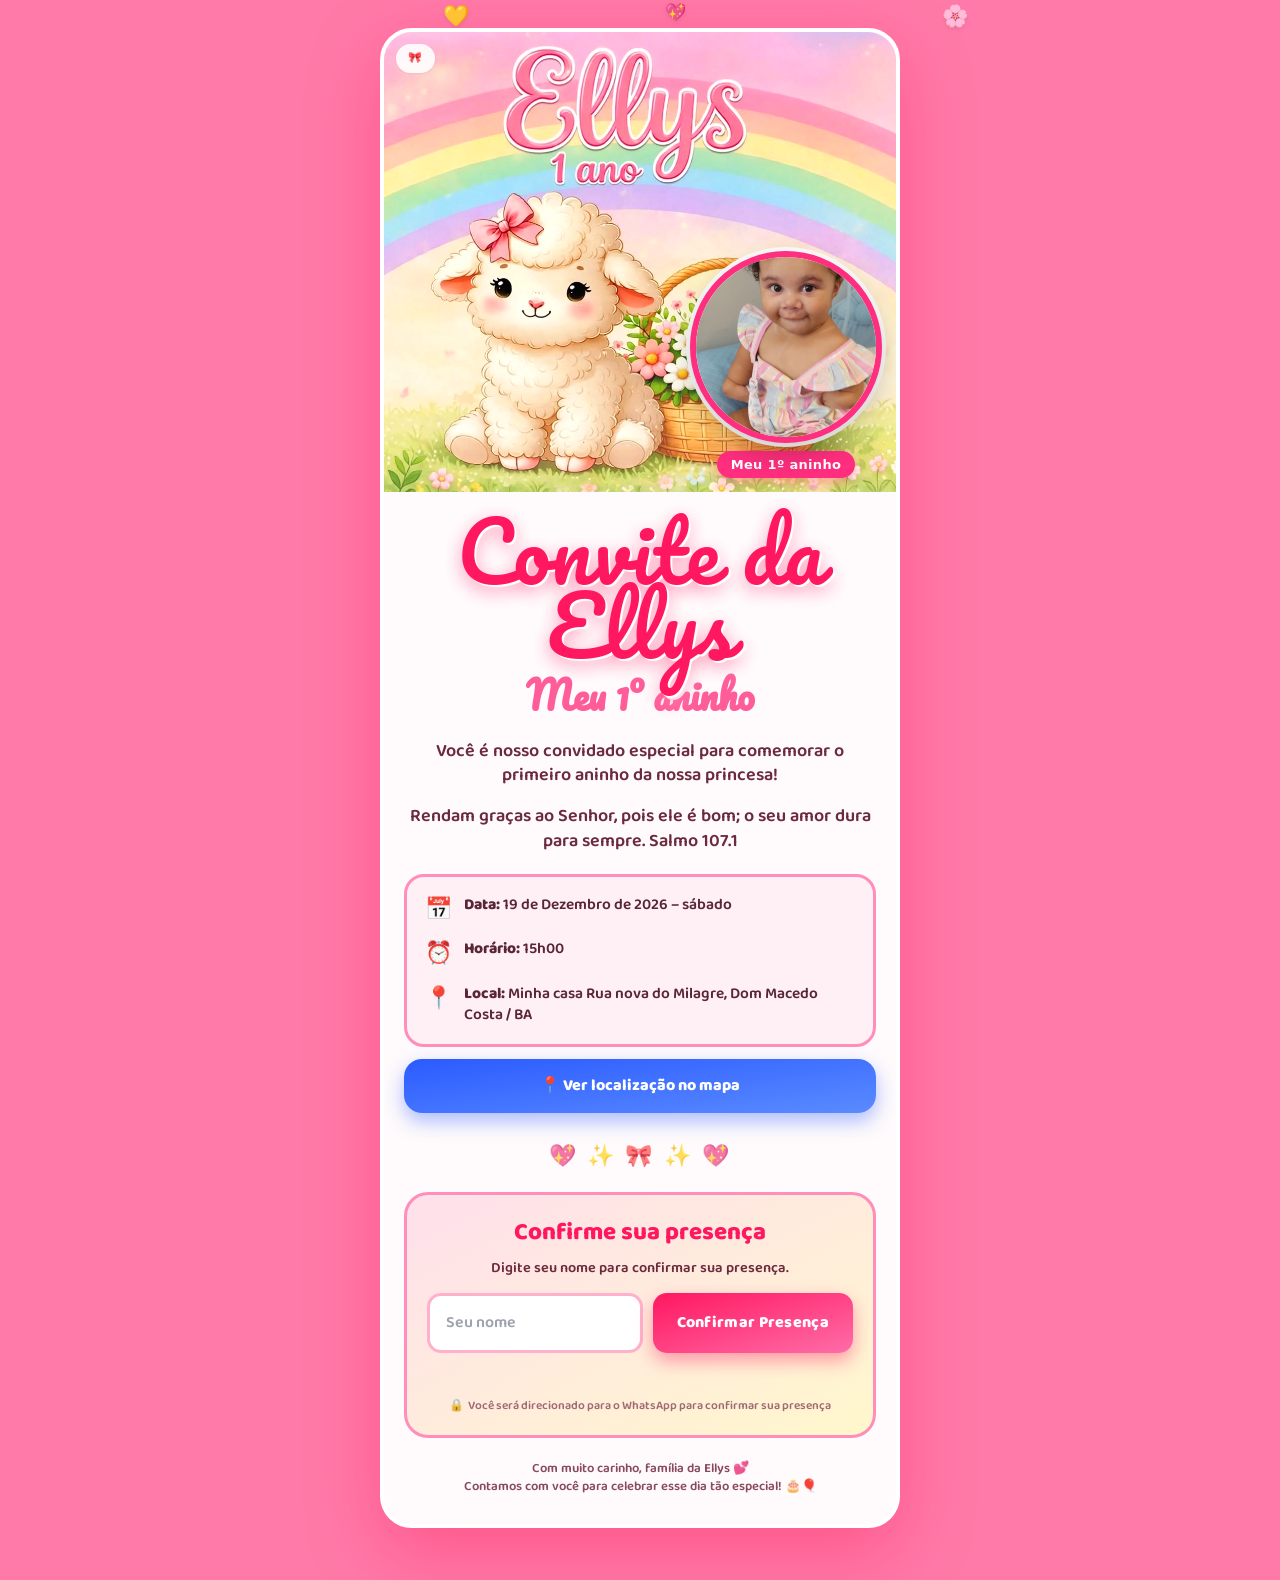
==== commit 8fb7275d: "Update index.html" ====
--- a/index.html
+++ b/index.html
@@ -18,7 +18,7 @@
 `+l[i].replace(" at new "," at ");return e.displayName&&u.includes("<anonymous>")&&(u=u.replace("<anonymous>",e.displayName)),u}while(1<=i&&0<=o);break}}}finally{Xl=!1,Error.prepareStackTrace=r}return(e=e?e.displayName||e.name:"")?Fr(e):""}function dV(e){switch(e.tag){case 5:return Fr(e.type);case 16:return Fr("Lazy");case 13:return Fr("Suspense");case 19:return Fr("SuspenseList");case 0:case 2:case 15:return e=Dl(e.type,!1),e;case 11:return e=Dl(e.type.render,!1),e;case 1:return e=Dl(e.type,!0),e;default:return""}}function Ka(e){if(e==null)return null;if(typeof e==="function")return e.displayName||e.name||null;if(typeof e==="string")return e;switch(e){case Jt:return"Fragment";case Ot:return"Portal";case qa:return"Profiler";case pi:return"StrictMode";case Ua:return"Suspense";case ma:return"SuspenseList"}if(typeof e==="object")switch(e.$$typeof){case Tu:return(e.displayName||"Context")+".Consumer";case Wu:return(e._context.displayName||"Context")+".Provider";case si:var t=e.render;return e=e.displayName,e||(e=t.displayName||t.name||"",e=e!==""?"ForwardRef("+e+")":"ForwardRef"),e;case ci:return t=e.displayName||null,t!==null?t:Ka(e.type)||"Memo";case Pe:t=e._payload,e=e._init;try{return Ka(e(t))}catch(r){}}return null}function NV(e){var t=e.type;switch(e.tag){case 24:return"Cache";case 9:return(t.displayName||"Context")+".Consumer";case 10:return(t._context.displayName||"Context")+".Provider";case 18:return"DehydratedFragment";case 11:return e=t.render,e=e.displayName||e.name||"",t.displayName||(e!==""?"ForwardRef("+e+")":"ForwardRef");case 7:return"Fragment";case 5:return t;case 4:return"Portal";case 3:return"Root";case 6:return"Text";case 16:return Ka(t);case 8:return t===pi?"StrictMode":"Mode";case 22:return"Offscreen";case 12:return"Profiler";case 21:return"Scope";case 13:return"Suspense";case 19:return"SuspenseList";case 25:return"TracingMarker";case 1:case 0:case 17:case 2:case 14:case 15:if(typeof t==="function")return t.displayName||t.name||null;if(typeof t==="string")return t}return null}function st(e){switch(typeof e){case"boolean":case"number":case"string":case"undefined":return e;case"object":return e;default:return""}}function Au(e){var t=e.type;return(e=e.nodeName)&&e.toLowerCase()==="input"&&(t==="checkbox"||t==="radio")}function SV(e){var t=Au(e)?"checked":"value",r=Object.getOwnPropertyDescriptor(e.constructor.prototype,t),n=""+e[t];if(!e.hasOwnProperty(t)&&typeof r<"u"&&typeof r.get==="function"&&typeof r.set==="function"){var{get:l,set:a}=r;return Object.defineProperty(e,t,{configurable:!0,get:function(){return l.call(this)},set:function(i){n=""+i,a.call(this,i)}}),Object.defineProperty(e,t,{enumerable:r.enumerable}),{getValue:function(){return n},setValue:function(i){n=""+i},stopTracking:function(){e._valueTracker=null,delete e[t]}}}}function Sn(e){e._valueTracker||(e._valueTracker=SV(e))}function xu(e){if(!e)return!1;var t=e._valueTracker;if(!t)return!0;var r=t.getValue(),n="";return e&&(n=Au(e)?e.checked?"true":"false":e.value),e=n,e!==r?(t.setValue(e),!0):!1}function Ln(e){if(e=e||(typeof document<"u"?document:void 0),typeof e>"u")return null;try{return e.activeElement||e.body}catch(t){return e.body}}function da(e,t){var r=t.checked;return J({},t,{defaultChecked:void 0,defaultValue:void 0,value:void 0,checked:r!=null?r:e._wrapperState.initialChecked})}function ko(e,t){var r=t.defaultValue==null?"":t.defaultValue,n=t.checked!=null?t.checked:t.defaultChecked;r=st(t.value!=null?t.value:r),e._wrapperState={initialChecked:n,initialValue:r,controlled:t.type==="checkbox"||t.type==="radio"?t.checked!=null:t.value!=null}}function fu(e,t){t=t.checked,t!=null&&ui(e,"checked",t,!1)}function Na(e,t){fu(e,t);var r=st(t.value),n=t.type;if(r!=null)if(n==="number"){if(r===0&&e.value===""||e.value!=r)e.value=""+r}else e.value!==""+r&&(e.value=""+r);else if(n==="submit"||n==="reset"){e.removeAttribute("value");return}t.hasOwnProperty("value")?Sa(e,t.type,r):t.hasOwnProperty("defaultValue")&&Sa(e,t.type,st(t.defaultValue)),t.checked==null&&t.defaultChecked!=null&&(e.defaultChecked=!!t.defaultChecked)}function Fo(e,t,r){if(t.hasOwnProperty("value")||t.hasOwnProperty("defaultValue")){var n=t.type;if(!(n!=="submit"&&n!=="reset"||t.value!==void 0&&t.value!==null))return;t=""+e._wrapperState.initialValue,r||t===e.value||(e.value=t),e.defaultValue=t}r=e.name,r!==""&&(e.name=""),e.defaultChecked=!!e._wrapperState.initialChecked,r!==""&&(e.name=r)}function Sa(e,t,r){if(t!=="number"||Ln(e.ownerDocument)!==e)r==null?e.defaultValue=""+e._wrapperState.initialValue:e.defaultValue!==""+r&&(e.defaultValue=""+r)}function Et(e,t,r,n){if(e=e.options,t){t={};for(var l=0;l<r.length;l++)t["$"+r[l]]=!0;for(r=0;r<e.length;r++)l=t.hasOwnProperty("$"+e[r].value),e[r].selected!==l&&(e[r].selected=l),l&&n&&(e[r].defaultSelected=!0)}else{r=""+st(r),t=null;for(l=0;l<e.length;l++){if(e[l].value===r){e[l].selected=!0,n&&(e[l].defaultSelected=!0);return}t!==null||e[l].disabled||(t=e[l])}t!==null&&(t.selected=!0)}}function ka(e,t){if(t.dangerouslySetInnerHTML!=null)throw Error(K(91));return J({},t,{value:void 0,defaultValue:void 0,children:""+e._wrapperState.initialValue})}function Ro(e,t){var r=t.value;if(r==null){if(r=t.children,t=t.defaultValue,r!=null){if(t!=null)throw Error(K(92));if(Rr(r)){if(1<r.length)throw Error(K(93));r=r[0]}t=r}t==null&&(t=""),r=t}e._wrapperState={initialValue:st(r)}}function Gu(e,t){var r=st(t.value),n=st(t.defaultValue);r!=null&&(r=""+r,r!==e.value&&(e.value=r),t.defaultValue==null&&e.defaultValue!==r&&(e.defaultValue=r)),n!=null&&(e.defaultValue=""+n)}function Wo(e){var t=e.textContent;t===e._wrapperState.initialValue&&t!==""&&t!==null&&(e.value=t)}function hu(e){switch(e){case"svg":return"http://www.w3.org/2000/svg";case"math":return"http://www.w3.org/1998/Math/MathML";default:return"http://www.w3.org/1999/xhtml"}}function Fa(e,t){return e==null||e==="http://www.w3.org/1999/xhtml"?hu(t):e==="http://www.w3.org/2000/svg"&&t==="foreignObject"?"http://www.w3.org/1999/xhtml":e}function Yr(e,t){if(t){var r=e.firstChild;if(r&&r===e.lastChild&&r.nodeType===3){r.nodeValue=t;return}}e.textContent=t}function gu(e,t,r){return t==null||typeof t==="boolean"||t===""?"":r||typeof t!=="number"||t===0||Gr.hasOwnProperty(e)&&Gr[e]?(""+t).trim():t+"px"}function ju(e,t){e=e.style;for(var r in t)if(t.hasOwnProperty(r)){var n=r.indexOf("--")===0,l=gu(r,t[r],n);r==="float"&&(r="cssFloat"),n?e.setProperty(r,l):e[r]=l}}function Ra(e,t){if(t){if(FV[e]&&(t.children!=null||t.dangerouslySetInnerHTML!=null))throw Error(K(137,e));if(t.dangerouslySetInnerHTML!=null){if(t.children!=null)throw Error(K(60));if(typeof t.dangerouslySetInnerHTML!=="object"||!("__html"in t.dangerouslySetInnerHTML))throw Error(K(61))}if(t.style!=null&&typeof t.style!=="object")throw Error(K(62))}}function Wa(e,t){if(e.indexOf("-")===-1)return typeof t.is==="string";switch(e){case"annotation-xml":case"color-profile":case"font-face":case"font-face-src":case"font-face-uri":case"font-face-format":case"font-face-name":case"missing-glyph":return!1;default:return!0}}function Vi(e){return e=e.target||e.srcElement||window,e.correspondingUseElement&&(e=e.correspondingUseElement),e.nodeType===3?e.parentNode:e}function To(e){if(e=nn(e)){if(typeof ya!=="function")throw Error(K(280));var t=e.stateNode;t&&(t=Nl(t),ya(e.stateNode,e.type,t))}}function zu(e){Ht?Pt?Pt.push(e):Pt=[e]:Ht=e}function Iu(){if(Ht){var e=Ht,t=Pt;if(Pt=Ht=null,To(e),t)for(e=0;e<t.length;e++)To(t[e])}}function Ou(e,t){return e(t)}function Ju(){}function Zu(e,t,r){if(El)return e(t,r);El=!0;try{return Ou(e,t,r)}finally{if(El=!1,Ht!==null||Pt!==null)Ju(),Iu()}}function Qr(e,t){var r=e.stateNode;if(r===null)return null;var n=Nl(r);if(n===null)return null;r=n[t];e:switch(t){case"onClick":case"onClickCapture":case"onDoubleClick":case"onDoubleClickCapture":case"onMouseDown":case"onMouseDownCapture":case"onMouseMove":case"onMouseMoveCapture":case"onMouseUp":case"onMouseUpCapture":case"onMouseEnter":(n=!n.disabled)||(e=e.type,n=!(e==="button"||e==="input"||e==="select"||e==="textarea")),e=!n;break e;default:e=!1}if(e)return null;if(r&&typeof r!=="function")throw Error(K(231,t,typeof r));return r}function RV(e,t,r,n,l,a,i,o,u){var s=Array.prototype.slice.call(arguments,3);try{t.apply(r,s)}catch(U){this.onError(U)}}function TV(e,t,r,n,l,a,i,o,u){hr=!1,vn=null,RV.apply(WV,arguments)}function yV(e,t,r,n,l,a,i,o,u){if(TV.apply(this,arguments),hr){if(hr){var s=vn;hr=!1,vn=null}else throw Error(K(198));Xn||(Xn=!0,xa=s)}}function Mt(e){var t=e,r=e;if(e.alternate)for(;t.return;)t=t.return;else{e=t;do t=e,(t.flags&4098)!==0&&(r=t.return),e=t.return;while(e)}return t.tag===3?r:null}function Yu(e){if(e.tag===13){var t=e.memoizedState;if(t===null&&(e=e.alternate,e!==null&&(t=e.memoizedState)),t!==null)return t.dehydrated}return null}function yo(e){if(Mt(e)!==e)throw Error(K(188))}function AV(e){var t=e.alternate;if(!t){if(t=Mt(e),t===null)throw Error(K(188));return t!==e?null:e}for(var r=e,n=t;;){var l=r.return;if(l===null)break;var a=l.alternate;if(a===null){if(n=l.return,n!==null){r=n;continue}break}if(l.child===a.child){for(a=l.child;a;){if(a===r)return yo(l),e;if(a===n)return yo(l),t;a=a.sibling}throw Error(K(188))}if(r.return!==n.return)r=l,n=a;else{for(var i=!1,o=l.child;o;){if(o===r){i=!0,r=l,n=a;break}if(o===n){i=!0,n=l,r=a;break}o=o.sibling}if(!i){for(o=a.child;o;){if(o===r){i=!0,r=a,n=l;break}if(o===n){i=!0,n=a,r=l;break}o=o.sibling}if(!i)throw Error(K(189))}}if(r.alternate!==n)throw Error(K(190))}if(r.tag!==3)throw Error(K(188));return r.stateNode.current===r?e:t}function Qu(e){return e=AV(e),e!==null?Cu(e):null}function Cu(e){if(e.tag===5||e.tag===6)return e;for(e=e.child;e!==null;){var t=Cu(e);if(t!==null)return t;e=e.sibling}return null}function MV(e){if(ze&&typeof ze.onCommitFiberRoot==="function")try{ze.onCommitFiberRoot(Ul,e,void 0,(e.current.flags&128)===128)}catch(t){}}function zV(e){return e>>>=0,e===0?32:31-(gV(e)/jV|0)|0}function Wr(e){switch(e&-e){case 1:return 1;case 2:return 2;case 4:return 4;case 8:return 8;case 16:return 16;case 32:return 32;case 64:case 128:case 256:case 512:case 1024:case 2048:case 4096:case 8192:case 16384:case 32768:case 65536:case 131072:case 262144:case 524288:case 1048576:case 2097152:return e&4194240;case 4194304:case 8388608:case 16777216:case 33554432:case 67108864:return e&130023424;case 134217728:return 134217728;case 268435456:return 268435456;case 536870912:return 536870912;case 1073741824:return 1073741824;default:return e}}function En(e,t){var r=e.pendingLanes;if(r===0)return 0;var n=0,l=e.suspendedLanes,a=e.pingedLanes,i=r&268435455;if(i!==0){var o=i&~l;o!==0?n=Wr(o):(a&=i,a!==0&&(n=Wr(a)))}else i=r&~l,i!==0?n=Wr(i):a!==0&&(n=Wr(a));if(n===0)return 0;if(t!==0&&t!==n&&(t&l)===0&&(l=n&-n,a=t&-t,l>=a||l===16&&(a&4194240)!==0))return t;if((n&4)!==0&&(n|=r&16),t=e.entangledLanes,t!==0)for(e=e.entanglements,t&=n;0<t;)r=31-xe(t),l=1<<r,n|=e[r],t&=~l;return n}function IV(e,t){switch(e){case 1:case 2:case 4:return t+250;case 8:case 16:case 32:case 64:case 128:case 256:case 512:case 1024:case 2048:case 4096:case 8192:case 16384:case 32768:case 65536:case 131072:case 262144:case 524288:case 1048576:case 2097152:return t+5000;case 4194304:case 8388608:case 16777216:case 33554432:case 67108864:return-1;case 134217728:case 268435456:case 536870912:case 1073741824:return-1;default:return-1}}function OV(e,t){for(var{suspendedLanes:r,pingedLanes:n,expirationTimes:l,pendingLanes:a}=e;0<a;){var i=31-xe(a),o=1<<i,u=l[i];if(u===-1){if((o&r)===0||(o&n)!==0)l[i]=IV(o,t)}else u<=t&&(e.expiredLanes|=o);a&=~o}}function fa(e){return e=e.pendingLanes&-1073741825,e!==0?e:e&1073741824?1073741824:0}function vu(){var e=Fn;return Fn<<=1,(Fn&4194240)===0&&(Fn=64),e}function Hl(e){for(var t=[],r=0;31>r;r++)t.push(e);return t}function tn(e,t,r){e.pendingLanes|=t,t!==536870912&&(e.suspendedLanes=0,e.pingedLanes=0),e=e.eventTimes,t=31-xe(t),e[t]=r}function JV(e,t){var r=e.pendingLanes&~t;e.pendingLanes=t,e.suspendedLanes=0,e.pingedLanes=0,e.expiredLanes&=t,e.mutableReadLanes&=t,e.entangledLanes&=t,t=e.entanglements;var n=e.eventTimes;for(e=e.expirationTimes;0<r;){var l=31-xe(r),a=1<<l;t[l]=0,n[l]=-1,e[l]=-1,r&=~a}}function Ui(e,t){var r=e.entangledLanes|=t;for(e=e.entanglements;r;){var n=31-xe(r),l=1<<n;l&t|e[n]&t&&(e[n]|=t),r&=~l}}function Xu(e){return e&=-e,1<e?4<e?(e&268435455)!==0?16:536870912:4:1}function xo(e,t){switch(e){case"focusin":case"focusout":rt=null;break;case"dragenter":case"dragleave":nt=null;break;case"mouseover":case"mouseout":lt=null;break;case"pointerover":case"pointerout":Cr.delete(t.pointerId);break;case"gotpointercapture":case"lostpointercapture":wr.delete(t.pointerId)}}function mr(e,t,r,n,l,a){if(e===null||e.nativeEvent!==a)return e={blockedOn:t,domEventName:r,eventSystemFlags:n,nativeEvent:a,targetContainers:[l]},t!==null&&(t=nn(t),t!==null&&mi(t)),e;return e.eventSystemFlags|=n,t=e.targetContainers,l!==null&&t.indexOf(l)===-1&&t.push(l),e}function YV(e,t,r,n,l){switch(t){case"focusin":return rt=mr(rt,e,t,r,n,l),!0;case"dragenter":return nt=mr(nt,e,t,r,n,l),!0;case"mouseover":return lt=mr(lt,e,t,r,n,l),!0;case"pointerover":var a=l.pointerId;return Cr.set(a,mr(Cr.get(a)||null,e,t,r,n,l)),!0;case"gotpointercapture":return a=l.pointerId,wr.set(a,mr(wr.get(a)||null,e,t,r,n,l)),!0}return!1}function bu(e){var t=kt(e.target);if(t!==null){var r=Mt(t);if(r!==null){if(t=r.tag,t===13){if(t=Yu(r),t!==null){e.blockedOn=t,Pu(e.priority,function(){Eu(r)});return}}else if(t===3&&r.stateNode.current.memoizedState.isDehydrated){e.blockedOn=r.tag===3?r.stateNode.containerInfo:null;return}}}e.blockedOn=null}function jn(e){if(e.blockedOn!==null)return!1;for(var t=e.targetContainers;0<t.length;){var r=ha(e.domEventName,e.eventSystemFlags,t[0],e.nativeEvent);if(r===null){r=e.nativeEvent;var n=new r.constructor(r.type,r);Ta=n,r.target.dispatchEvent(n),Ta=null}else return t=nn(r),t!==null&&mi(t),e.blockedOn=r,!1;t.shift()}return!0}function fo(e,t,r){jn(e)&&r.delete(t)}function QV(){Ga=!1,rt!==null&&jn(rt)&&(rt=null),nt!==null&&jn(nt)&&(nt=null),lt!==null&&jn(lt)&&(lt=null),Cr.forEach(fo),wr.forEach(fo)}function Kr(e,t){e.blockedOn===t&&(e.blockedOn=null,Ga||(Ga=!0,z.unstable_scheduleCallback(z.unstable_NormalPriority,QV)))}function Br(e){function t(l){return Kr(l,e)}if(0<Wn.length){Kr(Wn[0],e);for(var r=1;r<Wn.length;r++){var n=Wn[r];n.blockedOn===e&&(n.blockedOn=null)}}rt!==null&&Kr(rt,e),nt!==null&&Kr(nt,e),lt!==null&&Kr(lt,e),Cr.forEach(t),wr.forEach(t);for(r=0;r<_e.length;r++)n=_e[r],n.blockedOn===e&&(n.blockedOn=null);for(;0<_e.length&&(r=_e[0],r.blockedOn===null);)bu(r),r.blockedOn===null&&_e.shift()}function CV(e,t,r,n){var l=G,a=bt.transition;bt.transition=null;try{G=1,Ki(e,t,r,n)}finally{G=l,bt.transition=a}}function wV(e,t,r,n){var l=G,a=bt.transition;bt.transition=null;try{G=4,Ki(e,t,r,n)}finally{G=l,bt.transition=a}}function Ki(e,t,r,n){if(Hn){var l=ha(e,t,r,n);if(l===null)ta(e,t,n,Pn,r),xo(e,n);else if(YV(l,e,t,r,n))n.stopPropagation();else if(xo(e,n),t&4&&-1<ZV.indexOf(e)){for(;l!==null;){var a=nn(l);if(a!==null&&Du(a),a=ha(e,t,r,n),a===null&&ta(e,t,n,Pn,r),a===l)break;l=a}l!==null&&n.stopPropagation()}else ta(e,t,n,null,r)}}function ha(e,t,r,n){if(Pn=null,e=Vi(n),e=kt(e),e!==null)if(t=Mt(e),t===null)e=null;else if(r=t.tag,r===13){if(e=Yu(t),e!==null)return e;e=null}else if(r===3){if(t.stateNode.current.memoizedState.isDehydrated)return t.tag===3?t.stateNode.containerInfo:null;e=null}else t!==e&&(e=null);return Pn=e,null}function _u(e){switch(e){case"cancel":case"click":case"close":case"contextmenu":case"copy":case"cut":case"auxclick":case"dblclick":case"dragend":case"dragstart":case"drop":case"focusin":case"focusout":case"input":case"invalid":case"keydown":case"keypress":case"keyup":case"mousedown":case"mouseup":case"paste":case"pause":case"play":case"pointercancel":case"pointerdown":case"pointerup":case"ratechange":case"reset":case"resize":case"seeked":case"submit":case"touchcancel":case"touchend":case"touchstart":case"volumechange":case"change":case"selectionchange":case"textInput":case"compositionstart":case"compositionend":case"compositionupdate":case"beforeblur":case"afterblur":case"beforeinput":case"blur":case"fullscreenchange":case"focus":case"hashchange":case"popstate":case"select":case"selectstart":return 1;case"drag":case"dragenter":case"dragexit":case"dragleave":case"dragover":case"mousemove":case"mouseout":case"mouseover":case"pointermove":case"pointerout":case"pointerover":case"scroll":case"toggle":case"touchmove":case"wheel":case"mouseenter":case"mouseleave":case"pointerenter":case"pointerleave":return 4;case"message":switch(GV()){case qi:return 1;case Bu:return 4;case Dn:case hV:return 16;case Lu:return 536870912;default:return 16}default:return 16}}function $u(){if(zn)return zn;var e,t=di,r=t.length,n,l="value"in et?et.value:et.textContent,a=l.length;for(e=0;e<r&&t[e]===l[e];e++);var i=r-e;for(n=1;n<=i&&t[r-n]===l[a-n];n++);return zn=l.slice(e,1<n?1-n:void 0)}function In(e){var t=e.keyCode;return"charCode"in e?(e=e.charCode,e===0&&t===13&&(e=13)):e=t,e===10&&(e=13),32<=e||e===13?e:0}function Tn(){return!0}function Go(){return!1}function Ue(e){function t(r,n,l,a,i){this._reactName=r,this._targetInst=l,this.type=n,this.nativeEvent=a,this.target=i,this.currentTarget=null;for(var o in e)e.hasOwnProperty(o)&&(r=e[o],this[o]=r?r(a):a[o]);return this.isDefaultPrevented=(a.defaultPrevented!=null?a.defaultPrevented:a.returnValue===!1)?Tn:Go,this.isPropagationStopped=Go,this}return J(t.prototype,{preventDefault:function(){this.defaultPrevented=!0;var r=this.nativeEvent;r&&(r.preventDefault?r.preventDefault():typeof r.returnValue!=="unknown"&&(r.returnValue=!1),this.isDefaultPrevented=Tn)},stopPropagation:function(){var r=this.nativeEvent;r&&(r.stopPropagation?r.stopPropagation():typeof r.cancelBubble!=="unknown"&&(r.cancelBubble=!0),this.isPropagationStopped=Tn)},persist:function(){},isPersistent:Tn}),t}function tq(e){var t=this.nativeEvent;return t.getModifierState?t.getModifierState(e):(e=eq[e])?!!t[e]:!1}function Si(){return tq}function tp(e,t){switch(e){case"keyup":return cq.indexOf(t.keyCode)!==-1;case"keydown":return t.keyCode!==229;case"keypress":case"mousedown":case"focusout":return!0;default:return!1}}function rp(e){return e=e.detail,typeof e==="object"&&"data"in e?e.data:null}function qq(e,t){switch(e){case"compositionend":return rp(t);case"keypress":if(t.which!==32)return null;return zo=!0,jo;case"textInput":return e=t.data,e===jo&&zo?null:e;default:return null}}function Uq(e,t){if(Zt)return e==="compositionend"||!ki&&tp(e,t)?(e=$u(),zn=di=et=null,Zt=!1,e):null;switch(e){case"paste":return null;case"keypress":if(!(t.ctrlKey||t.altKey||t.metaKey)||t.ctrlKey&&t.altKey){if(t.char&&1<t.char.length)return t.char;if(t.which)return String.fromCharCode(t.which)}return null;case"compositionend":return ep&&t.locale!=="ko"?null:t.data;default:return null}}function Io(e){var t=e&&e.nodeName&&e.nodeName.toLowerCase();return t==="input"?!!mq[e.type]:t==="textarea"?!0:!1}function np(e,t,r,n){zu(n),t=bn(t,"onChange"),0<t.length&&(r=new Ni("onChange","change",null,r,n),e.push({event:r,listeners:t}))}function Kq(e){Up(e,0)}function Kl(e){var t=Ct(e);if(xu(t))return e}function dq(e,t){if(e==="change")return t}function Oo(){gr&&(gr.detachEvent("onpropertychange",ap),Lr=gr=null)}function ap(e){if(e.propertyName==="value"&&Kl(Lr)){var t=[];np(t,Lr,e,Vi(e)),Zu(Kq,t)}}function Nq(e,t,r){e==="focusin"?(Oo(),gr=t,Lr=r,gr.attachEvent("onpropertychange",ap)):e==="focusout"&&Oo()}function Sq(e){if(e==="selectionchange"||e==="keyup"||e==="keydown")return Kl(Lr)}function kq(e,t){if(e==="click")return Kl(t)}function Fq(e,t){if(e==="input"||e==="change")return Kl(t)}function Rq(e,t){return e===t&&(e!==0||1/e===1/t)||e!==e&&t!==t}function vr(e,t){if(Ge(e,t))return!0;if(typeof e!=="object"||e===null||typeof t!=="object"||t===null)return!1;var r=Object.keys(e),n=Object.keys(t);if(r.length!==n.length)return!1;for(n=0;n<r.length;n++){var l=r[n];if(!Va.call(t,l)||!Ge(e[l],t[l]))return!1}return!0}function Jo(e){for(;e&&e.firstChild;)e=e.firstChild;return e}function Zo(e,t){var r=Jo(e);e=0;for(var n;r;){if(r.nodeType===3){if(n=e+r.textContent.length,e<=t&&n>=t)return{node:r,offset:t-e};e=n}e:{for(;r;){if(r.nextSibling){r=r.nextSibling;break e}r=r.parentNode}r=void 0}r=Jo(r)}}function ip(e,t){return e&&t?e===t?!0:e&&e.nodeType===3?!1:t&&t.nodeType===3?ip(e,t.parentNode):("contains"in e)?e.contains(t):e.compareDocumentPosition?!!(e.compareDocumentPosition(t)&16):!1:!1}function op(){for(var e=window,t=Ln();t instanceof e.HTMLIFrameElement;){try{var r=typeof t.contentWindow.location.href==="string"}catch(n){r=!1}if(r)e=t.contentWindow;else break;t=Ln(e.document)}return t}function Fi(e){var t=e&&e.nodeName&&e.nodeName.toLowerCase();return t&&(t==="input"&&(e.type==="text"||e.type==="search"||e.type==="tel"||e.type==="url"||e.type==="password")||t==="textarea"||e.contentEditable==="true")}function Wq(e){var t=op(),r=e.focusedElem,n=e.selectionRange;if(t!==r&&r&&r.ownerDocument&&ip(r.ownerDocument.documentElement,r)){if(n!==null&&Fi(r)){if(t=n.start,e=n.end,e===void 0&&(e=t),"selectionStart"in r)r.selectionStart=t,r.selectionEnd=Math.min(e,r.value.length);else if(e=(t=r.ownerDocument||document)&&t.defaultView||window,e.getSelection){e=e.getSelection();var l=r.textContent.length,a=Math.min(n.start,l);n=n.end===void 0?a:Math.min(n.end,l),!e.extend&&a>n&&(l=n,n=a,a=l),l=Zo(r,a);var i=Zo(r,n);l&&i&&(e.rangeCount!==1||e.anchorNode!==l.node||e.anchorOffset!==l.offset||e.focusNode!==i.node||e.focusOffset!==i.offset)&&(t=t.createRange(),t.setStart(l.node,l.offset),e.removeAllRanges(),a>n?(e.addRange(t),e.extend(i.node,i.offset)):(t.setEnd(i.node,i.offset),e.addRange(t)))}}t=[];for(e=r;e=e.parentNode;)e.nodeType===1&&t.push({element:e,left:e.scrollLeft,top:e.scrollTop});typeof r.focus==="function"&&r.focus();for(r=0;r<t.length;r++)e=t[r],e.element.scrollLeft=e.left,e.element.scrollTop=e.top}}function Yo(e,t,r){var n=r.window===r?r.document:r.nodeType===9?r:r.ownerDocument;ga||Yt==null||Yt!==Ln(n)||(n=Yt,("selectionStart"in n)&&Fi(n)?n={start:n.selectionStart,end:n.selectionEnd}:(n=(n.ownerDocument&&n.ownerDocument.defaultView||window).getSelection(),n={anchorNode:n.anchorNode,anchorOffset:n.anchorOffset,focusNode:n.focusNode,focusOffset:n.focusOffset}),jr&&vr(jr,n)||(jr=n,n=bn(Ma,"onSelect"),0<n.length&&(t=new Ni("onSelect","select",null,t,r),e.push({event:t,listeners:n}),t.target=Yt)))}function yn(e,t){var r={};return r[e.toLowerCase()]=t.toLowerCase(),r["Webkit"+e]="webkit"+t,r["Moz"+e]="moz"+t,r}function dl(e){if($l[e])return $l[e];if(!Qt[e])return e;var t=Qt[e],r;for(r in t)if(t.hasOwnProperty(r)&&r in up)return $l[e]=t[r];return e}function Vt(e,t){qp.set(e,t),ht(t,[e])}function Co(e,t,r){var n=e.type||"unknown-event";e.currentTarget=r,yV(n,t,void 0,e),e.currentTarget=null}function Up(e,t){t=(t&4)!==0;for(var r=0;r<e.length;r++){var n=e[r],l=n.event;n=n.listeners;e:{var a=void 0;if(t)for(var i=n.length-1;0<=i;i--){var o=n[i],u=o.instance,s=o.currentTarget;if(o=o.listener,u!==a&&l.isPropagationStopped())break e;Co(l,o,s),a=u}else for(i=0;i<n.length;i++){if(o=n[i],u=o.instance,s=o.currentTarget,o=o.listener,u!==a&&l.isPropagationStopped())break e;Co(l,o,s),a=u}}}if(Xn)throw e=xa,Xn=!1,xa=null,e}function M(e,t){var r=t[Ya];r===void 0&&(r=t[Ya]=new Set);var n=e+"__bubble";r.has(n)||(mp(t,e,2,!1),r.add(n))}function ea(e,t,r){var n=0;t&&(n|=4),mp(r,e,n,t)}function Xr(e){if(!e[An]){e[An]=!0,Ru.forEach(function(r){r!=="selectionchange"&&(yq.has(r)||ea(r,!1,e),ea(r,!0,e))});var t=e.nodeType===9?e:e.ownerDocument;t===null||t[An]||(t[An]=!0,ea("selectionchange",!1,t))}}function mp(e,t,r,n){switch(_u(t)){case 1:var l=CV;break;case 4:l=wV;break;default:l=Ki}r=l.bind(null,t,r,e),l=void 0,!Aa||t!=="touchstart"&&t!=="touchmove"&&t!=="wheel"||(l=!0),n?l!==void 0?e.addEventListener(t,r,{capture:!0,passive:l}):e.addEventListener(t,r,!0):l!==void 0?e.addEventListener(t,r,{passive:l}):e.addEventListener(t,r,!1)}function ta(e,t,r,n,l){var a=n;if((t&1)===0&&(t&2)===0&&n!==null)e:for(;;){if(n===null)return;var i=n.tag;if(i===3||i===4){var o=n.stateNode.containerInfo;if(o===l||o.nodeType===8&&o.parentNode===l)break;if(i===4)for(i=n.return;i!==null;){var u=i.tag;if(u===3||u===4){if(u=i.stateNode.containerInfo,u===l||u.nodeType===8&&u.parentNode===l)return}i=i.return}for(;o!==null;){if(i=kt(o),i===null)return;if(u=i.tag,u===5||u===6){n=a=i;continue e}o=o.parentNode}}n=n.return}Zu(function(){var s=a,U=Vi(r),m=[];e:{var q=qp.get(e);if(q!==void 0){var S=Ni,k=e;switch(e){case"keypress":if(In(r)===0)break e;case"keydown":case"keyup":S=nq;break;case"focusin":k="focus",S=_l;break;case"focusout":k="blur",S=_l;break;case"beforeblur":case"afterblur":S=_l;break;case"click":if(r.button===2)break e;case"auxclick":case"dblclick":case"mousedown":case"mousemove":case"mouseup":case"mouseout":case"mouseover":case"contextmenu":S=ho;break;case"drag":case"dragend":case"dragenter":case"dragexit":case"dragleave":case"dragover":case"dragstart":case"drop":S=vV;break;case"touchcancel":case"touchend":case"touchmove":case"touchstart":S=iq;break;case pp:case sp:case cp:S=EV;break;case Vp:S=uq;break;case"scroll":S=BV;break;case"wheel":S=sq;break;case"copy":case"cut":case"paste":S=PV;break;case"gotpointercapture":case"lostpointercapture":case"pointercancel":case"pointerdown":case"pointermove":case"pointerout":case"pointerover":case"pointerup":S=go}var N=(t&4)!==0,Y=!N&&e==="scroll",c=N?q!==null?q+"Capture":null:q;N=[];for(var p=s,V;p!==null;){V=p;var d=V.stateNode;if(V.tag===5&&d!==null&&(V=d,c!==null&&(d=Qr(p,c),d!=null&&N.push(Dr(p,d,V)))),Y)break;p=p.return}0<N.length&&(q=new S(q,k,null,r,U),m.push({event:q,listeners:N}))}}if((t&7)===0){e:{if(q=e==="mouseover"||e==="pointerover",S=e==="mouseout"||e==="pointerout",q&&r!==Ta&&(k=r.relatedTarget||r.fromElement)&&(kt(k)||k[Be]))break e;if(S||q){if(q=U.window===U?U:(q=U.ownerDocument)?q.defaultView||q.parentWindow:window,S){if(k=r.relatedTarget||r.toElement,S=s,k=k?kt(k):null,k!==null&&(Y=Mt(k),k!==Y||k.tag!==5&&k.tag!==6))k=null}else S=null,k=s;if(S!==k){if(N=ho,d="onMouseLeave",c="onMouseEnter",p="mouse",e==="pointerout"||e==="pointerover")N=go,d="onPointerLeave",c="onPointerEnter",p="pointer";if(Y=S==null?q:Ct(S),V=k==null?q:Ct(k),q=new N(d,p+"leave",S,r,U),q.target=Y,q.relatedTarget=V,d=null,kt(U)===s&&(N=new N(c,p+"enter",k,r,U),N.target=V,N.relatedTarget=Y,d=N),Y=d,S&&k)t:{N=S,c=k,p=0;for(V=N;V;V=zt(V))p++;V=0;for(d=c;d;d=zt(d))V++;for(;0<p-V;)N=zt(N),p--;for(;0<V-p;)c=zt(c),V--;for(;p--;){if(N===c||c!==null&&N===c.alternate)break t;N=zt(N),c=zt(c)}N=null}else N=null;S!==null&&wo(m,q,S,N,!1),k!==null&&Y!==null&&wo(m,Y,k,N,!0)}}}e:{if(q=s?Ct(s):window,S=q.nodeName&&q.nodeName.toLowerCase(),S==="select"||S==="input"&&q.type==="file")var R=dq;else if(Io(q))if(lp)R=Fq;else{R=Sq;var W=Nq}else(S=q.nodeName)&&S.toLowerCase()==="input"&&(q.type==="checkbox"||q.type==="radio")&&(R=kq);if(R&&(R=R(e,s))){np(m,R,r,U);break e}W&&W(e,q,s),e==="focusout"&&(W=q._wrapperState)&&W.controlled&&q.type==="number"&&Sa(q,"number",q.value)}switch(W=s?Ct(s):window,e){case"focusin":if(Io(W)||W.contentEditable==="true")Yt=W,Ma=s,jr=null;break;case"focusout":jr=Ma=Yt=null;break;case"mousedown":ga=!0;break;case"contextmenu":case"mouseup":case"dragend":ga=!1,Yo(m,r,U);break;case"selectionchange":if(Tq)break;case"keydown":case"keyup":Yo(m,r,U)}var T;if(ki)e:{switch(e){case"compositionstart":var y="onCompositionStart";break e;case"compositionend":y="onCompositionEnd";break e;case"compositionupdate":y="onCompositionUpdate";break e}y=void 0}else Zt?tp(e,r)&&(y="onCompositionEnd"):e==="keydown"&&r.keyCode===229&&(y="onCompositionStart");if(y&&(ep&&r.locale!=="ko"&&(Zt||y!=="onCompositionStart"?y==="onCompositionEnd"&&Zt&&(T=$u()):(et=U,di=("value"in et)?et.value:et.textContent,Zt=!0)),W=bn(s,y),0<W.length&&(y=new Mo(y,e,null,r,U),m.push({event:y,listeners:W}),T?y.data=T:(T=rp(r),T!==null&&(y.data=T)))),T=Vq?qq(e,r):Uq(e,r))s=bn(s,"onBeforeInput"),0<s.length&&(U=new Mo("onBeforeInput","beforeinput",null,r,U),m.push({event:U,listeners:s}),U.data=T)}Up(m,t)})}function Dr(e,t,r){return{instance:e,listener:t,currentTarget:r}}function bn(e,t){for(var r=t+"Capture",n=[];e!==null;){var l=e,a=l.stateNode;l.tag===5&&a!==null&&(l=a,a=Qr(e,r),a!=null&&n.unshift(Dr(e,a,l)),a=Qr(e,t),a!=null&&n.push(Dr(e,a,l))),e=e.return}return n}function zt(e){if(e===null)return null;do e=e.return;while(e&&e.tag!==5);return e?e:null}function wo(e,t,r,n,l){for(var a=t._reactName,i=[];r!==null&&r!==n;){var o=r,u=o.alternate,s=o.stateNode;if(u!==null&&u===n)break;o.tag===5&&s!==null&&(o=s,l?(u=Qr(r,a),u!=null&&i.unshift(Dr(r,u,o))):l||(u=Qr(r,a),u!=null&&i.push(Dr(r,u,o)))),r=r.return}i.length!==0&&e.push({event:t,listeners:i})}function Bo(e){return(typeof e==="string"?e:""+e).replace(Aq,`
 `).replace(xq,"")}function xn(e,t,r){if(t=Bo(t),Bo(e)!==t&&r)throw Error(K(425))}function _n(){}function Ja(e,t){return e==="textarea"||e==="noscript"||typeof t.children==="string"||typeof t.children==="number"||typeof t.dangerouslySetInnerHTML==="object"&&t.dangerouslySetInnerHTML!==null&&t.dangerouslySetInnerHTML.__html!=null}function hq(e){setTimeout(function(){throw e})}function ra(e,t){var r=t,n=0;do{var l=r.nextSibling;if(e.removeChild(r),l&&l.nodeType===8)if(r=l.data,r==="/$"){if(n===0){e.removeChild(l),Br(t);return}n--}else r!=="$"&&r!=="$?"&&r!=="$!"||n++;r=l}while(r);Br(t)}function at(e){for(;e!=null;e=e.nextSibling){var t=e.nodeType;if(t===1||t===3)break;if(t===8){if(t=e.data,t==="$"||t==="$!"||t==="$?")break;if(t==="/$")return null}}return e}function vo(e){e=e.previousSibling;for(var t=0;e;){if(e.nodeType===8){var r=e.data;if(r==="$"||r==="$!"||r==="$?"){if(t===0)return e;t--}else r==="/$"&&t++}e=e.previousSibling}return null}function kt(e){var t=e[je];if(t)return t;for(var r=e.parentNode;r;){if(t=r[Be]||r[je]){if(r=t.alternate,t.child!==null||r!==null&&r.child!==null)for(e=vo(e);e!==null;){if(r=e[je])return r;e=vo(e)}return t}e=r,r=e.parentNode}return null}function nn(e){return e=e[je]||e[Be],!e||e.tag!==5&&e.tag!==6&&e.tag!==13&&e.tag!==3?null:e}function Ct(e){if(e.tag===5||e.tag===6)return e.stateNode;throw Error(K(33))}function Nl(e){return e[Er]||null}function qt(e){return{current:e}}function g(e){0>wt||(e.current=Qa[wt],Qa[wt]=null,wt--)}function h(e,t){wt++,Qa[wt]=e.current,e.current=t}function tr(e,t){var r=e.type.contextTypes;if(!r)return ct;var n=e.stateNode;if(n&&n.__reactInternalMemoizedUnmaskedChildContext===t)return n.__reactInternalMemoizedMaskedChildContext;var l={},a;for(a in r)l[a]=t[a];return n&&(e=e.stateNode,e.__reactInternalMemoizedUnmaskedChildContext=t,e.__reactInternalMemoizedMaskedChildContext=l),l}function pe(e){return e=e.childContextTypes,e!==null&&e!==void 0}function $n(){g(ue),g(te)}function Xo(e,t,r){if(te.current!==ct)throw Error(K(168));h(te,t),h(ue,r)}function Kp(e,t,r){var n=e.stateNode;if(t=t.childContextTypes,typeof n.getChildContext!=="function")return r;n=n.getChildContext();for(var l in n)if(!(l in t))throw Error(K(108,NV(e)||"Unknown",l));return J({},r,n)}function el(e){return e=(e=e.stateNode)&&e.__reactInternalMemoizedMergedChildContext||ct,yt=te.current,h(te,e),h(ue,ue.current),!0}function Do(e,t,r){var n=e.stateNode;if(!n)throw Error(K(169));r?(e=Kp(e,t,yt),n.__reactInternalMemoizedMergedChildContext=e,g(ue),g(te),h(te,e)):g(ue),h(ue,r)}function dp(e){Ze===null?Ze=[e]:Ze.push(e)}function jq(e){Sl=!0,dp(e)}function Ut(){if(!na&&Ze!==null){na=!0;var e=0,t=G;try{var r=Ze;for(G=1;e<r.length;e++){var n=r[e];do n=n(!0);while(n!==null)}Ze=null,Sl=!1}catch(l){throw Ze!==null&&(Ze=Ze.slice(e+1)),wu(qi,Ut),l}finally{G=t,na=!1}}return null}function Nt(e,t){Bt[Lt++]=rl,Bt[Lt++]=tl,tl=e,rl=t}function Np(e,t,r){Ke[de++]=Ye,Ke[de++]=Qe,Ke[de++]=At,At=e;var n=Ye;e=Qe;var l=32-xe(n)-1;n&=~(1<<l),r+=1;var a=32-xe(t)+l;if(30<a){var i=l-l%5;a=(n&(1<<i)-1).toString(32),n>>=i,l-=i,Ye=1<<32-xe(t)+l|r<<l|n,Qe=a+e}else Ye=1<<a|r<<l|n,Qe=e}function Ri(e){e.return!==null&&(Nt(e,1),Np(e,1,0))}function Wi(e){for(;e===tl;)tl=Bt[--Lt],Bt[Lt]=null,rl=Bt[--Lt],Bt[Lt]=null;for(;e===At;)At=Ke[--de],Ke[de]=null,Qe=Ke[--de],Ke[de]=null,Ye=Ke[--de],Ke[de]=null}function Sp(e,t){var r=Ne(5,null,null,0);r.elementType="DELETED",r.stateNode=t,r.return=e,t=e.deletions,t===null?(e.deletions=[r],e.flags|=16):t.push(r)}function Eo(e,t){switch(e.tag){case 5:var r=e.type;return t=t.nodeType!==1||r.toLowerCase()!==t.nodeName.toLowerCase()?null:t,t!==null?(e.stateNode=t,qe=e,Ve=at(t.firstChild),!0):!1;case 6:return t=e.pendingProps===""||t.nodeType!==3?null:t,t!==null?(e.stateNode=t,qe=e,Ve=null,!0):!1;case 13:return t=t.nodeType!==8?null:t,t!==null?(r=At!==null?{id:Ye,overflow:Qe}:null,e.memoizedState={dehydrated:t,treeContext:r,retryLane:1073741824},r=Ne(18,null,null,0),r.stateNode=t,r.return=e,e.child=r,qe=e,Ve=null,!0):!1;default:return!1}}function Ca(e){return(e.mode&1)!==0&&(e.flags&128)===0}function wa(e){if(j){var t=Ve;if(t){var r=t;if(!Eo(e,t)){if(Ca(e))throw Error(K(418));t=at(r.nextSibling);var n=qe;t&&Eo(e,t)?Sp(n,r):(e.flags=e.flags&-4097|2,j=!1,qe=e)}}else{if(Ca(e))throw Error(K(418));e.flags=e.flags&-4097|2,j=!1,qe=e}}}function Ho(e){for(e=e.return;e!==null&&e.tag!==5&&e.tag!==3&&e.tag!==13;)e=e.return;qe=e}function fn(e){if(e!==qe)return!1;if(!j)return Ho(e),j=!0,!1;var t;if((t=e.tag!==3)&&!(t=e.tag!==5)&&(t=e.type,t=t!=="head"&&t!=="body"&&!Ja(e.type,e.memoizedProps)),t&&(t=Ve)){if(Ca(e))throw kp(),Error(K(418));for(;t;)Sp(e,t),t=at(t.nextSibling)}if(Ho(e),e.tag===13){if(e=e.memoizedState,e=e!==null?e.dehydrated:null,!e)throw Error(K(317));e:{e=e.nextSibling;for(t=0;e;){if(e.nodeType===8){var r=e.data;if(r==="/$"){if(t===0){Ve=at(e.nextSibling);break e}t--}else r!=="$"&&r!=="$!"&&r!=="$?"||t++}e=e.nextSibling}Ve=null}}else Ve=qe?at(e.stateNode.nextSibling):null;return!0}function kp(){for(var e=Ve;e;)e=at(e.nextSibling)}function rr(){Ve=qe=null,j=!1}function Ti(e){Ae===null?Ae=[e]:Ae.push(e)}function Nr(e,t,r){if(e=r.ref,e!==null&&typeof e!=="function"&&typeof e!=="object"){if(r._owner){if(r=r._owner,r){if(r.tag!==1)throw Error(K(309));var n=r.stateNode}if(!n)throw Error(K(147,e));var l=n,a=""+e;if(t!==null&&t.ref!==null&&typeof t.ref==="function"&&t.ref._stringRef===a)return t.ref;return t=function(i){var o=l.refs;i===null?delete o[a]:o[a]=i},t._stringRef=a,t}if(typeof e!=="string")throw Error(K(284));if(!r._owner)throw Error(K(290,e))}return e}function Gn(e,t){throw e=Object.prototype.toString.call(t),Error(K(31,e==="[object Object]"?"object with keys {"+Object.keys(t).join(", ")+"}":e))}function Po(e){var t=e._init;return t(e._payload)}function Fp(e){function t(c,p){if(e){var V=c.deletions;V===null?(c.deletions=[p],c.flags|=16):V.push(p)}}function r(c,p){if(!e)return null;for(;p!==null;)t(c,p),p=p.sibling;return null}function n(c,p){for(c=new Map;p!==null;)p.key!==null?c.set(p.key,p):c.set(p.index,p),p=p.sibling;return c}function l(c,p){return c=pt(c,p),c.index=0,c.sibling=null,c}function a(c,p,V){if(c.index=V,!e)return c.flags|=1048576,p;if(V=c.alternate,V!==null)return V=V.index,V<p?(c.flags|=2,p):V;return c.flags|=2,p}function i(c){return e&&c.alternate===null&&(c.flags|=2),c}function o(c,p,V,d){if(p===null||p.tag!==6)return p=sa(V,c.mode,d),p.return=c,p;return p=l(p,V),p.return=c,p}function u(c,p,V,d){var R=V.type;if(R===Jt)return U(c,p,V.props.children,d,V.key);if(p!==null&&(p.elementType===R||typeof R==="object"&&R!==null&&R.$$typeof===Pe&&Po(R)===p.type))return d=l(p,V.props),d.ref=Nr(c,p,V),d.return=c,d;return d=Bn(V.type,V.key,V.props,null,c.mode,d),d.ref=Nr(c,p,V),d.return=c,d}function s(c,p,V,d){if(p===null||p.tag!==4||p.stateNode.containerInfo!==V.containerInfo||p.stateNode.implementation!==V.implementation)return p=ca(V,c.mode,d),p.return=c,p;return p=l(p,V.children||[]),p.return=c,p}function U(c,p,V,d,R){if(p===null||p.tag!==7)return p=Tt(V,c.mode,d,R),p.return=c,p;return p=l(p,V),p.return=c,p}function m(c,p,V){if(typeof p==="string"&&p!==""||typeof p==="number")return p=sa(""+p,c.mode,V),p.return=c,p;if(typeof p==="object"&&p!==null){switch(p.$$typeof){case Nn:return V=Bn(p.type,p.key,p.props,null,c.mode,V),V.ref=Nr(c,null,p),V.return=c,V;case Ot:return p=ca(p,c.mode,V),p.return=c,p;case Pe:var d=p._init;return m(c,d(p._payload),V)}if(Rr(p)||Ur(p))return p=Tt(p,c.mode,V,null),p.return=c,p;Gn(c,p)}return null}function q(c,p,V,d){var R=p!==null?p.key:null;if(typeof V==="string"&&V!==""||typeof V==="number")return R!==null?null:o(c,p,""+V,d);if(typeof V==="object"&&V!==null){switch(V.$$typeof){case Nn:return V.key===R?u(c,p,V,d):null;case Ot:return V.key===R?s(c,p,V,d):null;case Pe:return R=V._init,q(c,p,R(V._payload),d)}if(Rr(V)||Ur(V))return R!==null?null:U(c,p,V,d,null);Gn(c,V)}return null}function S(c,p,V,d,R){if(typeof d==="string"&&d!==""||typeof d==="number")return c=c.get(V)||null,o(p,c,""+d,R);if(typeof d==="object"&&d!==null){switch(d.$$typeof){case Nn:return c=c.get(d.key===null?V:d.key)||null,u(p,c,d,R);case Ot:return c=c.get(d.key===null?V:d.key)||null,s(p,c,d,R);case Pe:var W=d._init;return S(c,p,V,W(d._payload),R)}if(Rr(d)||Ur(d))return c=c.get(V)||null,U(p,c,d,R,null);Gn(p,d)}return null}function k(c,p,V,d){for(var R=null,W=null,T=p,y=p=0,L=null;T!==null&&y<V.length;y++){T.index>y?(L=T,T=null):L=T.sibling;var f=q(c,T,V[y],d);if(f===null){T===null&&(T=L);break}e&&T&&f.alternate===null&&t(c,T),p=a(f,p,y),W===null?R=f:W.sibling=f,W=f,T=L}if(y===V.length)return r(c,T),j&&Nt(c,y),R;if(T===null){for(;y<V.length;y++)T=m(c,V[y],d),T!==null&&(p=a(T,p,y),W===null?R=T:W.sibling=T,W=T);return j&&Nt(c,y),R}for(T=n(c,T);y<V.length;y++)L=S(T,c,y,V[y],d),L!==null&&(e&&L.alternate!==null&&T.delete(L.key===null?y:L.key),p=a(L,p,y),W===null?R=L:W.sibling=L,W=L);return e&&T.forEach(function(De){return t(c,De)}),j&&Nt(c,y),R}function N(c,p,V,d){var R=Ur(V);if(typeof R!=="function")throw Error(K(150));if(V=R.call(V),V==null)throw Error(K(151));for(var W=R=null,T=p,y=p=0,L=null,f=V.next();T!==null&&!f.done;y++,f=V.next()){T.index>y?(L=T,T=null):L=T.sibling;var De=q(c,T,f.value,d);if(De===null){T===null&&(T=L);break}e&&T&&De.alternate===null&&t(c,T),p=a(De,p,y),W===null?R=De:W.sibling=De,W=De,T=L}if(f.done)return r(c,T),j&&Nt(c,y),R;if(T===null){for(;!f.done;y++,f=V.next())f=m(c,f.value,d),f!==null&&(p=a(f,p,y),W===null?R=f:W.sibling=f,W=f);return j&&Nt(c,y),R}for(T=n(c,T);!f.done;y++,f=V.next())f=S(T,c,y,f.value,d),f!==null&&(e&&f.alternate!==null&&T.delete(f.key===null?y:f.key),p=a(f,p,y),W===null?R=f:W.sibling=f,W=f);return e&&T.forEach(function(ws){return t(c,ws)}),j&&Nt(c,y),R}function Y(c,p,V,d){if(typeof V==="object"&&V!==null&&V.type===Jt&&V.key===null&&(V=V.props.children),typeof V==="object"&&V!==null){switch(V.$$typeof){case Nn:e:{for(var R=V.key,W=p;W!==null;){if(W.key===R){if(R=V.type,R===Jt){if(W.tag===7){r(c,W.sibling),p=l(W,V.props.children),p.return=c,c=p;break e}}else if(W.elementType===R||typeof R==="object"&&R!==null&&R.$$typeof===Pe&&Po(R)===W.type){r(c,W.sibling),p=l(W,V.props),p.ref=Nr(c,W,V),p.return=c,c=p;break e}r(c,W);break}else t(c,W);W=W.sibling}V.type===Jt?(p=Tt(V.props.children,c.mode,d,V.key),p.return=c,c=p):(d=Bn(V.type,V.key,V.props,null,c.mode,d),d.ref=Nr(c,p,V),d.return=c,c=d)}return i(c);case Ot:e:{for(W=V.key;p!==null;){if(p.key===W)if(p.tag===4&&p.stateNode.containerInfo===V.containerInfo&&p.stateNode.implementation===V.implementation){r(c,p.sibling),p=l(p,V.children||[]),p.return=c,c=p;break e}else{r(c,p);break}else t(c,p);p=p.sibling}p=ca(V,c.mode,d),p.return=c,c=p}return i(c);case Pe:return W=V._init,Y(c,p,W(V._payload),d)}if(Rr(V))return k(c,p,V,d);if(Ur(V))return N(c,p,V,d);Gn(c,V)}return typeof V==="string"&&V!==""||typeof V==="number"?(V=""+V,p!==null&&p.tag===6?(r(c,p.sibling),p=l(p,V),p.return=c,c=p):(r(c,p),p=sa(V,c.mode,d),p.return=c,c=p),i(c)):r(c,p)}return Y}function Ai(){yi=vt=ll=null}function xi(e){var t=nl.current;g(nl),e._currentValue=t}function Ba(e,t,r){for(;e!==null;){var n=e.alternate;if((e.childLanes&t)!==t?(e.childLanes|=t,n!==null&&(n.childLanes|=t)):n!==null&&(n.childLanes&t)!==t&&(n.childLanes|=t),e===r)break;e=e.return}}function _t(e,t){ll=e,yi=vt=null,e=e.dependencies,e!==null&&e.firstContext!==null&&((e.lanes&t)!==0&&(oe=!0),e.firstContext=null)}function ke(e){var t=e._currentValue;if(yi!==e)if(e={context:e,memoizedValue:t,next:null},vt===null){if(ll===null)throw Error(K(308));vt=e,ll.dependencies={lanes:0,firstContext:e}}else vt=vt.next=e;return t}function fi(e){Ft===null?Ft=[e]:Ft.push(e)}function Wp(e,t,r,n){var l=t.interleaved;return l===null?(r.next=r,fi(t)):(r.next=l.next,l.next=r),t.interleaved=r,Le(e,n)}function Le(e,t){e.lanes|=t;var r=e.alternate;r!==null&&(r.lanes|=t),r=e;for(e=e.return;e!==null;)e.childLanes|=t,r=e.alternate,r!==null&&(r.childLanes|=t),r=e,e=e.return;return r.tag===3?r.stateNode:null}function Gi(e){e.updateQueue={baseState:e.memoizedState,firstBaseUpdate:null,lastBaseUpdate:null,shared:{pending:null,interleaved:null,lanes:0},effects:null}}function Tp(e,t){e=e.updateQueue,t.updateQueue===e&&(t.updateQueue={baseState:e.baseState,firstBaseUpdate:e.firstBaseUpdate,lastBaseUpdate:e.lastBaseUpdate,shared:e.shared,effects:e.effects})}function Ce(e,t){return{eventTime:e,lane:t,tag:0,payload:null,callback:null,next:null}}function it(e,t,r){var n=e.updateQueue;if(n===null)return null;if(n=n.shared,(x&2)!==0){var l=n.pending;return l===null?t.next=t:(t.next=l.next,l.next=t),n.pending=t,Le(e,r)}return l=n.interleaved,l===null?(t.next=t,fi(n)):(t.next=l.next,l.next=t),n.interleaved=t,Le(e,r)}function Jn(e,t,r){if(t=t.updateQueue,t!==null&&(t=t.shared,(r&4194240)!==0)){var n=t.lanes;n&=e.pendingLanes,r|=n,t.lanes=r,Ui(e,r)}}function bo(e,t){var{updateQueue:r,alternate:n}=e;if(n!==null&&(n=n.updateQueue,r===n)){var l=null,a=null;if(r=r.firstBaseUpdate,r!==null){do{var i={eventTime:r.eventTime,lane:r.lane,tag:r.tag,payload:r.payload,callback:r.callback,next:null};a===null?l=a=i:a=a.next=i,r=r.next}while(r!==null);a===null?l=a=t:a=a.next=t}else l=a=t;r={baseState:n.baseState,firstBaseUpdate:l,lastBaseUpdate:a,shared:n.shared,effects:n.effects},e.updateQueue=r;return}e=r.lastBaseUpdate,e===null?r.firstBaseUpdate=t:e.next=t,r.lastBaseUpdate=t}function al(e,t,r,n){var l=e.updateQueue;be=!1;var{firstBaseUpdate:a,lastBaseUpdate:i}=l,o=l.shared.pending;if(o!==null){l.shared.pending=null;var u=o,s=u.next;u.next=null,i===null?a=s:i.next=s,i=u;var U=e.alternate;U!==null&&(U=U.updateQueue,o=U.lastBaseUpdate,o!==i&&(o===null?U.firstBaseUpdate=s:o.next=s,U.lastBaseUpdate=u))}if(a!==null){var m=l.baseState;i=0,U=s=u=null,o=a;do{var{lane:q,eventTime:S}=o;if((n&q)===q){U!==null&&(U=U.next={eventTime:S,lane:0,tag:o.tag,payload:o.payload,callback:o.callback,next:null});e:{var k=e,N=o;switch(q=t,S=r,N.tag){case 1:if(k=N.payload,typeof k==="function"){m=k.call(S,m,q);break e}m=k;break e;case 3:k.flags=k.flags&-65537|128;case 0:if(k=N.payload,q=typeof k==="function"?k.call(S,m,q):k,q===null||q===void 0)break e;m=J({},m,q);break e;case 2:be=!0}}o.callback!==null&&o.lane!==0&&(e.flags|=64,q=l.effects,q===null?l.effects=[o]:q.push(o))}else S={eventTime:S,lane:q,tag:o.tag,payload:o.payload,callback:o.callback,next:null},U===null?(s=U=S,u=m):U=U.next=S,i|=q;if(o=o.next,o===null)if(o=l.shared.pending,o===null)break;else q=o,o=q.next,q.next=null,l.lastBaseUpdate=q,l.shared.pending=null}while(1);if(U===null&&(u=m),l.baseState=u,l.firstBaseUpdate=s,l.lastBaseUpdate=U,t=l.shared.interleaved,t!==null){l=t;do i|=l.lane,l=l.next;while(l!==t)}else a===null&&(l.shared.lanes=0);ft|=i,e.lanes=i,e.memoizedState=m}}function _o(e,t,r){if(e=t.effects,t.effects=null,e!==null)for(t=0;t<e.length;t++){var n=e[t],l=n.callback;if(l!==null){if(n.callback=null,n=r,typeof l!=="function")throw Error(K(191,l));l.call(n)}}}function Rt(e){if(e===ln)throw Error(K(174));return e}function hi(e,t){switch(h(Pr,t),h(Hr,e),h(Ie,ln),e=t.nodeType,e){case 9:case 11:t=(t=t.documentElement)?t.namespaceURI:Fa(null,"");break;default:e=e===8?t.parentNode:t,t=e.namespaceURI||null,e=e.tagName,t=Fa(t,e)}g(Ie),h(Ie,t)}function lr(){g(Ie),g(Hr),g(Pr)}function yp(e){Rt(Pr.current);var t=Rt(Ie.current),r=Fa(t,e.type);t!==r&&(h(Hr,e),h(Ie,r))}function Mi(e){Hr.current===e&&(g(Ie),g(Hr))}function il(e){for(var t=e;t!==null;){if(t.tag===13){var r=t.memoizedState;if(r!==null&&(r=r.dehydrated,r===null||r.data==="$?"||r.data==="$!"))return t}else if(t.tag===19&&t.memoizedProps.revealOrder!==void 0){if((t.flags&128)!==0)return t}else if(t.child!==null){t.child.return=t,t=t.child;continue}if(t===e)break;for(;t.sibling===null;){if(t.return===null||t.return===e)return null;t=t.return}t.sibling.return=t.return,t=t.sibling}return null}function gi(){for(var e=0;e<la.length;e++)la[e]._workInProgressVersionPrimary=null;la.length=0}function _(){throw Error(K(321))}function ji(e,t){if(t===null)return!1;for(var r=0;r<t.length&&r<e.length;r++)if(!Ge(e[r],t[r]))return!1;return!0}function zi(e,t,r,n,l,a){if(xt=a,O=t,t.memoizedState=null,t.updateQueue=null,t.lanes=0,Zn.current=e===null||e.memoizedState===null?Yq:Qq,e=r(n,l),zr){a=0;do{if(zr=!1,br=0,25<=a)throw Error(K(301));a+=1,v=w=null,t.updateQueue=null,Zn.current=Cq,e=r(n,l)}while(zr)}if(Zn.current=ul,t=w!==null&&w.next!==null,xt=0,v=w=O=null,ol=!1,t)throw Error(K(300));return e}function Ii(){var e=br!==0;return br=0,e}function ge(){var e={memoizedState:null,baseState:null,baseQueue:null,queue:null,next:null};return v===null?O.memoizedState=v=e:v=v.next=e,v}function Fe(){if(w===null){var e=O.alternate;e=e!==null?e.memoizedState:null}else e=w.next;var t=v===null?O.memoizedState:v.next;if(t!==null)v=t,w=e;else{if(e===null)throw Error(K(310));w=e,e={memoizedState:w.memoizedState,baseState:w.baseState,baseQueue:w.baseQueue,queue:w.queue,next:null},v===null?O.memoizedState=v=e:v=v.next=e}return v}function _r(e,t){return typeof t==="function"?t(e):t}function ia(e){var t=Fe(),r=t.queue;if(r===null)throw Error(K(311));r.lastRenderedReducer=e;var n=w,l=n.baseQueue,a=r.pending;if(a!==null){if(l!==null){var i=l.next;l.next=a.next,a.next=i}n.baseQueue=l=a,r.pending=null}if(l!==null){a=l.next,n=n.baseState;var o=i=null,u=null,s=a;do{var U=s.lane;if((xt&U)===U)u!==null&&(u=u.next={lane:0,action:s.action,hasEagerState:s.hasEagerState,eagerState:s.eagerState,next:null}),n=s.hasEagerState?s.eagerState:e(n,s.action);else{var m={lane:U,action:s.action,hasEagerState:s.hasEagerState,eagerState:s.eagerState,next:null};u===null?(o=u=m,i=n):u=u.next=m,O.lanes|=U,ft|=U}s=s.next}while(s!==null&&s!==a);u===null?i=n:u.next=o,Ge(n,t.memoizedState)||(oe=!0),t.memoizedState=n,t.baseState=i,t.baseQueue=u,r.lastRenderedState=n}if(e=r.interleaved,e!==null){l=e;do a=l.lane,O.lanes|=a,ft|=a,l=l.next;while(l!==e)}else l===null&&(r.lanes=0);return[t.memoizedState,r.dispatch]}function oa(e){var t=Fe(),r=t.queue;if(r===null)throw Error(K(311));r.lastRenderedReducer=e;var{dispatch:n,pending:l}=r,a=t.memoizedState;if(l!==null){r.pending=null;var i=l=l.next;do a=e(a,i.action),i=i.next;while(i!==l);Ge(a,t.memoizedState)||(oe=!0),t.memoizedState=a,t.baseQueue===null&&(t.baseState=a),r.lastRenderedState=a}return[a,n]}function Ap(){}function xp(e,t){var r=O,n=Fe(),l=t(),a=!Ge(n.memoizedState,l);if(a&&(n.memoizedState=l,oe=!0),n=n.queue,Oi(hp.bind(null,r,n,e),[e]),n.getSnapshot!==t||a||v!==null&&v.memoizedState.tag&1){if(r.flags|=2048,$r(9,Gp.bind(null,r,n,l,t),void 0,null),X===null)throw Error(K(349));(xt&30)!==0||fp(r,t,l)}return l}function fp(e,t,r){e.flags|=16384,e={getSnapshot:t,value:r},t=O.updateQueue,t===null?(t={lastEffect:null,stores:null},O.updateQueue=t,t.stores=[e]):(r=t.stores,r===null?t.stores=[e]:r.push(e))}function Gp(e,t,r,n){t.value=r,t.getSnapshot=n,Mp(t)&&gp(e)}function hp(e,t,r){return r(function(){Mp(t)&&gp(e)})}function Mp(e){var t=e.getSnapshot;e=e.value;try{var r=t();return!Ge(e,r)}catch(n){return!0}}function gp(e){var t=Le(e,1);t!==null&&fe(t,e,1,-1)}function $o(e){var t=ge();return typeof e==="function"&&(e=e()),t.memoizedState=t.baseState=e,e={pending:null,interleaved:null,lanes:0,dispatch:null,lastRenderedReducer:_r,lastRenderedState:e},t.queue=e,e=e.dispatch=Zq.bind(null,O,e),[t.memoizedState,e]}function $r(e,t,r,n){return e={tag:e,create:t,destroy:r,deps:n,next:null},t=O.updateQueue,t===null?(t={lastEffect:null,stores:null},O.updateQueue=t,t.lastEffect=e.next=e):(r=t.lastEffect,r===null?t.lastEffect=e.next=e:(n=r.next,r.next=e,e.next=n,t.lastEffect=e)),e}function jp(){return Fe().memoizedState}function Yn(e,t,r,n){var l=ge();O.flags|=e,l.memoizedState=$r(1|t,r,void 0,n===void 0?null:n)}function kl(e,t,r,n){var l=Fe();n=n===void 0?null:n;var a=void 0;if(w!==null){var i=w.memoizedState;if(a=i.destroy,n!==null&&ji(n,i.deps)){l.memoizedState=$r(t,r,a,n);return}}O.flags|=e,l.memoizedState=$r(1|t,r,a,n)}function eu(e,t){return Yn(8390656,8,e,t)}function Oi(e,t){return kl(2048,8,e,t)}function zp(e,t){return kl(4,2,e,t)}function Ip(e,t){return kl(4,4,e,t)}function Op(e,t){if(typeof t==="function")return e=e(),t(e),function(){t(null)};if(t!==null&&t!==void 0)return e=e(),t.current=e,function(){t.current=null}}function Jp(e,t,r){return r=r!==null&&r!==void 0?r.concat([e]):null,kl(4,4,Op.bind(null,t,e),r)}function Ji(){}function Zp(e,t){var r=Fe();t=t===void 0?null:t;var n=r.memoizedState;if(n!==null&&t!==null&&ji(t,n[1]))return n[0];return r.memoizedState=[e,t],e}function Yp(e,t){var r=Fe();t=t===void 0?null:t;var n=r.memoizedState;if(n!==null&&t!==null&&ji(t,n[1]))return n[0];return e=e(),r.memoizedState=[e,t],e}function Qp(e,t,r){if((xt&21)===0)return e.baseState&&(e.baseState=!1,oe=!0),e.memoizedState=r;return Ge(r,t)||(r=vu(),O.lanes|=r,ft|=r,e.baseState=!0),t}function Oq(e,t){var r=G;G=r!==0&&4>r?r:4,e(!0);var n=aa.transition;aa.transition={};try{e(!1),t()}finally{G=r,aa.transition=n}}function Cp(){return Fe().memoizedState}function Jq(e,t,r){var n=ut(e);if(r={lane:n,action:r,hasEagerState:!1,eagerState:null,next:null},wp(e))Bp(t,r);else if(r=Wp(e,t,r,n),r!==null){var l=le();fe(r,e,n,l),Lp(r,t,n)}}function Zq(e,t,r){var n=ut(e),l={lane:n,action:r,hasEagerState:!1,eagerState:null,next:null};if(wp(e))Bp(t,l);else{var a=e.alternate;if(e.lanes===0&&(a===null||a.lanes===0)&&(a=t.lastRenderedReducer,a!==null))try{var i=t.lastRenderedState,o=a(i,r);if(l.hasEagerState=!0,l.eagerState=o,Ge(o,i)){var u=t.interleaved;u===null?(l.next=l,fi(t)):(l.next=u.next,u.next=l),t.interleaved=l;return}}catch(s){}finally{}r=Wp(e,t,l,n),r!==null&&(l=le(),fe(r,e,n,l),Lp(r,t,n))}}function wp(e){var t=e.alternate;return e===O||t!==null&&t===O}function Bp(e,t){zr=ol=!0;var r=e.pending;r===null?t.next=t:(t.next=r.next,r.next=t),e.pending=t}function Lp(e,t,r){if((r&4194240)!==0){var n=t.lanes;n&=e.pendingLanes,r|=n,t.lanes=r,Ui(e,r)}}function Te(e,t){if(e&&e.defaultProps){t=J({},t),e=e.defaultProps;for(var r in e)t[r]===void 0&&(t[r]=e[r]);return t}return t}function La(e,t,r,n){t=e.memoizedState,r=r(n,t),r=r===null||r===void 0?t:J({},t,r),e.memoizedState=r,e.lanes===0&&(e.updateQueue.baseState=r)}function tu(e,t,r,n,l,a,i){return e=e.stateNode,typeof e.shouldComponentUpdate==="function"?e.shouldComponentUpdate(n,a,i):t.prototype&&t.prototype.isPureReactComponent?!vr(r,n)||!vr(l,a):!0}function vp(e,t,r){var n=!1,l=ct,a=t.contextType;return typeof a==="object"&&a!==null?a=ke(a):(l=pe(t)?yt:te.current,n=t.contextTypes,a=(n=n!==null&&n!==void 0)?tr(e,l):ct),t=new t(r,a),e.memoizedState=t.state!==null&&t.state!==void 0?t.state:null,t.updater=Fl,e.stateNode=t,t._reactInternals=e,n&&(e=e.stateNode,e.__reactInternalMemoizedUnmaskedChildContext=l,e.__reactInternalMemoizedMaskedChildContext=a),t}function ru(e,t,r,n){e=t.state,typeof t.componentWillReceiveProps==="function"&&t.componentWillReceiveProps(r,n),typeof t.UNSAFE_componentWillReceiveProps==="function"&&t.UNSAFE_componentWillReceiveProps(r,n),t.state!==e&&Fl.enqueueReplaceState(t,t.state,null)}function va(e,t,r,n){var l=e.stateNode;l.props=r,l.state=e.memoizedState,l.refs={},Gi(e);var a=t.contextType;typeof a==="object"&&a!==null?l.context=ke(a):(a=pe(t)?yt:te.current,l.context=tr(e,a)),l.state=e.memoizedState,a=t.getDerivedStateFromProps,typeof a==="function"&&(La(e,t,a,r),l.state=e.memoizedState),typeof t.getDerivedStateFromProps==="function"||typeof l.getSnapshotBeforeUpdate==="function"||typeof l.UNSAFE_componentWillMount!=="function"&&typeof l.componentWillMount!=="function"||(t=l.state,typeof l.componentWillMount==="function"&&l.componentWillMount(),typeof l.UNSAFE_componentWillMount==="function"&&l.UNSAFE_componentWillMount(),t!==l.state&&Fl.enqueueReplaceState(l,l.state,null),al(e,r,l,n),l.state=e.memoizedState),typeof l.componentDidMount==="function"&&(e.flags|=4194308)}function ar(e,t){try{var r="",n=t;do r+=dV(n),n=n.return;while(n);var l=r}catch(a){l=`
 Error generating stack: `+a.message+`
-`+a.stack}return{value:e,source:t,stack:l,digest:null}}function ua(e,t,r){return{value:e,source:null,stack:r!=null?r:null,digest:t!=null?t:null}}function Xa(e,t){try{console.error(t.value)}catch(r){setTimeout(function(){throw r})}}function Xp(e,t,r){r=Ce(-1,r),r.tag=3,r.payload={element:null};var n=t.value;return r.callback=function(){sl||(sl=!0,ri=n),Xa(e,t)},r}function Dp(e,t,r){r=Ce(-1,r),r.tag=3;var n=e.type.getDerivedStateFromError;if(typeof n==="function"){var l=t.value;r.payload=function(){return n(l)},r.callback=function(){Xa(e,t)}}var a=e.stateNode;return a!==null&&typeof a.componentDidCatch==="function"&&(r.callback=function(){Xa(e,t),typeof n!=="function"&&(ot===null?ot=new Set([this]):ot.add(this));var i=t.stack;this.componentDidCatch(t.value,{componentStack:i!==null?i:""})}),r}function nu(e,t,r){var n=e.pingCache;if(n===null){n=e.pingCache=new wq;var l=new Set;n.set(t,l)}else l=n.get(t),l===void 0&&(l=new Set,n.set(t,l));l.has(r)||(l.add(r),e=rU.bind(null,e,t,r),t.then(e,e))}function lu(e){do{var t;if(t=e.tag===13)t=e.memoizedState,t=t!==null?t.dehydrated!==null?!0:!1:!0;if(t)return e;e=e.return}while(e!==null);return null}function au(e,t,r,n,l){if((e.mode&1)===0)return e===t?e.flags|=65536:(e.flags|=128,r.flags|=131072,r.flags&=-52805,r.tag===1&&(r.alternate===null?r.tag=17:(t=Ce(-1,1),t.tag=2,it(r,t,1))),r.lanes|=1),e;return e.flags|=65536,e.lanes=l,e}function ne(e,t,r,n){t.child=e===null?Rp(t,null,r,n):nr(t,e.child,r,n)}function iu(e,t,r,n,l){r=r.render;var a=t.ref;if(_t(t,l),n=zi(e,t,r,n,a,l),r=Ii(),e!==null&&!oe)return t.updateQueue=e.updateQueue,t.flags&=-2053,e.lanes&=~l,ve(e,t,l);return j&&r&&Ri(t),t.flags|=1,ne(e,t,n,l),t.child}function ou(e,t,r,n,l){if(e===null){var a=r.type;if(typeof a==="function"&&!vi(a)&&a.defaultProps===void 0&&r.compare===null&&r.defaultProps===void 0)return t.tag=15,t.type=a,Ep(e,t,a,n,l);return e=Bn(r.type,null,n,t,t.mode,l),e.ref=t.ref,e.return=t,t.child=e}if(a=e.child,(e.lanes&l)===0){var i=a.memoizedProps;if(r=r.compare,r=r!==null?r:vr,r(i,n)&&e.ref===t.ref)return ve(e,t,l)}return t.flags|=1,e=pt(a,n),e.ref=t.ref,e.return=t,t.child=e}function Ep(e,t,r,n,l){if(e!==null){var a=e.memoizedProps;if(vr(a,n)&&e.ref===t.ref)if(oe=!1,t.pendingProps=n=a,(e.lanes&l)!==0)(e.flags&131072)!==0&&(oe=!0);else return t.lanes=e.lanes,ve(e,t,l)}return Da(e,t,r,n,l)}function Hp(e,t,r){var n=t.pendingProps,l=n.children,a=e!==null?e.memoizedState:null;if(n.mode==="hidden")if((t.mode&1)===0)t.memoizedState={baseLanes:0,cachePool:null,transitions:null},h(Dt,ce),ce|=r;else{if((r&1073741824)===0)return e=a!==null?a.baseLanes|r:r,t.lanes=t.childLanes=1073741824,t.memoizedState={baseLanes:e,cachePool:null,transitions:null},t.updateQueue=null,h(Dt,ce),ce|=e,null;t.memoizedState={baseLanes:0,cachePool:null,transitions:null},n=a!==null?a.baseLanes:r,h(Dt,ce),ce|=n}else a!==null?(n=a.baseLanes|r,t.memoizedState=null):n=r,h(Dt,ce),ce|=n;return ne(e,t,l,r),t.child}function Pp(e,t){var r=t.ref;if(e===null&&r!==null||e!==null&&e.ref!==r)t.flags|=512,t.flags|=2097152}function Da(e,t,r,n,l){var a=pe(r)?yt:te.current;if(a=tr(t,a),_t(t,l),r=zi(e,t,r,n,a,l),n=Ii(),e!==null&&!oe)return t.updateQueue=e.updateQueue,t.flags&=-2053,e.lanes&=~l,ve(e,t,l);return j&&n&&Ri(t),t.flags|=1,ne(e,t,r,l),t.child}function uu(e,t,r,n,l){if(pe(r)){var a=!0;el(t)}else a=!1;if(_t(t,l),t.stateNode===null)Qn(e,t),vp(t,r,n),va(t,r,n,l),n=!0;else if(e===null){var{stateNode:i,memoizedProps:o}=t;i.props=o;var u=i.context,s=r.contextType;typeof s==="object"&&s!==null?s=ke(s):(s=pe(r)?yt:te.current,s=tr(t,s));var U=r.getDerivedStateFromProps,m=typeof U==="function"||typeof i.getSnapshotBeforeUpdate==="function";m||typeof i.UNSAFE_componentWillReceiveProps!=="function"&&typeof i.componentWillReceiveProps!=="function"||(o!==n||u!==s)&&ru(t,i,n,s),be=!1;var q=t.memoizedState;i.state=q,al(t,n,i,l),u=t.memoizedState,o!==n||q!==u||ue.current||be?(typeof U==="function"&&(La(t,r,U,n),u=t.memoizedState),(o=be||tu(t,r,o,n,q,u,s))?(m||typeof i.UNSAFE_componentWillMount!=="function"&&typeof i.componentWillMount!=="function"||(typeof i.componentWillMount==="function"&&i.componentWillMount(),typeof i.UNSAFE_componentWillMount==="function"&&i.UNSAFE_componentWillMount()),typeof i.componentDidMount==="function"&&(t.flags|=4194308)):(typeof i.componentDidMount==="function"&&(t.flags|=4194308),t.memoizedProps=n,t.memoizedState=u),i.props=n,i.state=u,i.context=s,n=o):(typeof i.componentDidMount==="function"&&(t.flags|=4194308),n=!1)}else{i=t.stateNode,Tp(e,t),o=t.memoizedProps,s=t.type===t.elementType?o:Te(t.type,o),i.props=s,m=t.pendingProps,q=i.context,u=r.contextType,typeof u==="object"&&u!==null?u=ke(u):(u=pe(r)?yt:te.current,u=tr(t,u));var S=r.getDerivedStateFromProps;(U=typeof S==="function"||typeof i.getSnapshotBeforeUpdate==="function")||typeof i.UNSAFE_componentWillReceiveProps!=="function"&&typeof i.componentWillReceiveProps!=="function"||(o!==m||q!==u)&&ru(t,i,n,u),be=!1,q=t.memoizedState,i.state=q,al(t,n,i,l);var k=t.memoizedState;o!==m||q!==k||ue.current||be?(typeof S==="function"&&(La(t,r,S,n),k=t.memoizedState),(s=be||tu(t,r,s,n,q,k,u)||!1)?(U||typeof i.UNSAFE_componentWillUpdate!=="function"&&typeof i.componentWillUpdate!=="function"||(typeof i.componentWillUpdate==="function"&&i.componentWillUpdate(n,k,u),typeof i.UNSAFE_componentWillUpdate==="function"&&i.UNSAFE_componentWillUpdate(n,k,u)),typeof i.componentDidUpdate==="function"&&(t.flags|=4),typeof i.getSnapshotBeforeUpdate==="function"&&(t.flags|=1024)):(typeof i.componentDidUpdate!=="function"||o===e.memoizedProps&&q===e.memoizedState||(t.flags|=4),typeof i.getSnapshotBeforeUpdate!=="function"||o===e.memoizedProps&&q===e.memoizedState||(t.flags|=1024),t.memoizedProps=n,t.memoizedState=k),i.props=n,i.state=k,i.context=u,n=s):(typeof i.componentDidUpdate!=="function"||o===e.memoizedProps&&q===e.memoizedState||(t.flags|=4),typeof i.getSnapshotBeforeUpdate!=="function"||o===e.memoizedProps&&q===e.memoizedState||(t.flags|=1024),n=!1)}return Ea(e,t,r,n,a,l)}function Ea(e,t,r,n,l,a){Pp(e,t);var i=(t.flags&128)!==0;if(!n&&!i)return l&&Do(t,r,!1),ve(e,t,a);n=t.stateNode,Bq.current=t;var o=i&&typeof r.getDerivedStateFromError!=="function"?null:n.render();return t.flags|=1,e!==null&&i?(t.child=nr(t,e.child,null,a),t.child=nr(t,null,o,a)):ne(e,t,o,a),t.memoizedState=n.state,l&&Do(t,r,!0),t.child}function bp(e){var t=e.stateNode;t.pendingContext?Xo(e,t.pendingContext,t.pendingContext!==t.context):t.context&&Xo(e,t.context,!1),hi(e,t.containerInfo)}function pu(e,t,r,n,l){return rr(),Ti(l),t.flags|=256,ne(e,t,r,n),t.child}function Pa(e){return{baseLanes:e,cachePool:null,transitions:null}}function _p(e,t,r){var n=t.pendingProps,l=I.current,a=!1,i=(t.flags&128)!==0,o;if((o=i)||(o=e!==null&&e.memoizedState===null?!1:(l&2)!==0),o)a=!0,t.flags&=-129;else if(e===null||e.memoizedState!==null)l|=1;if(h(I,l&1),e===null){if(wa(t),e=t.memoizedState,e!==null&&(e=e.dehydrated,e!==null))return(t.mode&1)===0?t.lanes=1:e.data==="$!"?t.lanes=8:t.lanes=1073741824,null;return i=n.children,e=n.fallback,a?(n=t.mode,a=t.child,i={mode:"hidden",children:i},(n&1)===0&&a!==null?(a.childLanes=0,a.pendingProps=i):a=Tl(i,n,0,null),e=Tt(e,n,r,null),a.return=t,e.return=t,a.sibling=e,t.child=a,t.child.memoizedState=Pa(r),t.memoizedState=Ha,e):Zi(t,i)}if(l=e.memoizedState,l!==null&&(o=l.dehydrated,o!==null))return Lq(e,t,i,n,o,l,r);if(a){a=n.fallback,i=t.mode,l=e.child,o=l.sibling;var u={mode:"hidden",children:n.children};return(i&1)===0&&t.child!==l?(n=t.child,n.childLanes=0,n.pendingProps=u,t.deletions=null):(n=pt(l,u),n.subtreeFlags=l.subtreeFlags&14680064),o!==null?a=pt(o,a):(a=Tt(a,i,r,null),a.flags|=2),a.return=t,n.return=t,n.sibling=a,t.child=n,n=a,a=t.child,i=e.child.memoizedState,i=i===null?Pa(r):{baseLanes:i.baseLanes|r,cachePool:null,transitions:i.transitions},a.memoizedState=i,a.childLanes=e.childLanes&~r,t.memoizedState=Ha,n}return a=e.child,e=a.sibling,n=pt(a,{mode:"visible",children:n.children}),(t.mode&1)===0&&(n.lanes=r),n.return=t,n.sibling=null,e!==null&&(r=t.deletions,r===null?(t.deletions=[e],t.flags|=16):r.push(e)),t.child=n,t.memoizedState=null,n}function Zi(e,t){return t=Tl({mode:"visible",children:t},e.mode,0,null),t.return=e,e.child=t}function hn(e,t,r,n){return n!==null&&Ti(n),nr(t,e.child,null,r),e=Zi(t,t.pendingProps.children),e.flags|=2,t.memoizedState=null,e}function Lq(e,t,r,n,l,a,i){if(r){if(t.flags&256)return t.flags&=-257,n=ua(Error(K(422))),hn(e,t,i,n);if(t.memoizedState!==null)return t.child=e.child,t.flags|=128,null;return a=n.fallback,l=t.mode,n=Tl({mode:"visible",children:n.children},l,0,null),a=Tt(a,l,i,null),a.flags|=2,n.return=t,a.return=t,n.sibling=a,t.child=n,(t.mode&1)!==0&&nr(t,e.child,null,i),t.child.memoizedState=Pa(i),t.memoizedState=Ha,a}if((t.mode&1)===0)return hn(e,t,i,null);if(l.data==="$!"){if(n=l.nextSibling&&l.nextSibling.dataset,n)var o=n.dgst;return n=o,a=Error(K(419)),n=ua(a,n,void 0),hn(e,t,i,n)}if(o=(i&e.childLanes)!==0,oe||o){if(n=X,n!==null){switch(i&-i){case 4:l=2;break;case 16:l=8;break;case 64:case 128:case 256:case 512:case 1024:case 2048:case 4096:case 8192:case 16384:case 32768:case 65536:case 131072:case 262144:case 524288:case 1048576:case 2097152:case 4194304:case 8388608:case 16777216:case 33554432:case 67108864:l=32;break;case 536870912:l=268435456;break;default:l=0}l=(l&(n.suspendedLanes|i))!==0?0:l,l!==0&&l!==a.retryLane&&(a.retryLane=l,Le(e,l),fe(n,e,l,-1))}return Li(),n=ua(Error(K(421))),hn(e,t,i,n)}if(l.data==="$?")return t.flags|=128,t.child=e.child,t=nU.bind(null,e),l._reactRetry=t,null;return e=a.treeContext,Ve=at(l.nextSibling),qe=t,j=!0,Ae=null,e!==null&&(Ke[de++]=Ye,Ke[de++]=Qe,Ke[de++]=At,Ye=e.id,Qe=e.overflow,At=t),t=Zi(t,n.children),t.flags|=4096,t}function su(e,t,r){e.lanes|=t;var n=e.alternate;n!==null&&(n.lanes|=t),Ba(e.return,t,r)}function pa(e,t,r,n,l){var a=e.memoizedState;a===null?e.memoizedState={isBackwards:t,rendering:null,renderingStartTime:0,last:n,tail:r,tailMode:l}:(a.isBackwards=t,a.rendering=null,a.renderingStartTime=0,a.last=n,a.tail=r,a.tailMode=l)}function $p(e,t,r){var n=t.pendingProps,l=n.revealOrder,a=n.tail;if(ne(e,t,n.children,r),n=I.current,(n&2)!==0)n=n&1|2,t.flags|=128;else{if(e!==null&&(e.flags&128)!==0)e:for(e=t.child;e!==null;){if(e.tag===13)e.memoizedState!==null&&su(e,r,t);else if(e.tag===19)su(e,r,t);else if(e.child!==null){e.child.return=e,e=e.child;continue}if(e===t)break e;for(;e.sibling===null;){if(e.return===null||e.return===t)break e;e=e.return}e.sibling.return=e.return,e=e.sibling}n&=1}if(h(I,n),(t.mode&1)===0)t.memoizedState=null;else switch(l){case"forwards":r=t.child;for(l=null;r!==null;)e=r.alternate,e!==null&&il(e)===null&&(l=r),r=r.sibling;r=l,r===null?(l=t.child,t.child=null):(l=r.sibling,r.sibling=null),pa(t,!1,l,r,a);break;case"backwards":r=null,l=t.child;for(t.child=null;l!==null;){if(e=l.alternate,e!==null&&il(e)===null){t.child=l;break}e=l.sibling,l.sibling=r,r=l,l=e}pa(t,!0,r,null,a);break;case"together":pa(t,!1,null,null,void 0);break;default:t.memoizedState=null}return t.child}function Qn(e,t){(t.mode&1)===0&&e!==null&&(e.alternate=null,t.alternate=null,t.flags|=2)}function ve(e,t,r){if(e!==null&&(t.dependencies=e.dependencies),ft|=t.lanes,(r&t.childLanes)===0)return null;if(e!==null&&t.child!==e.child)throw Error(K(153));if(t.child!==null){e=t.child,r=pt(e,e.pendingProps),t.child=r;for(r.return=t;e.sibling!==null;)e=e.sibling,r=r.sibling=pt(e,e.pendingProps),r.return=t;r.sibling=null}return t.child}function vq(e,t,r){switch(t.tag){case 3:bp(t),rr();break;case 5:yp(t);break;case 1:pe(t.type)&&el(t);break;case 4:hi(t,t.stateNode.containerInfo);break;case 10:var n=t.type._context,l=t.memoizedProps.value;h(nl,n._currentValue),n._currentValue=l;break;case 13:if(n=t.memoizedState,n!==null){if(n.dehydrated!==null)return h(I,I.current&1),t.flags|=128,null;if((r&t.child.childLanes)!==0)return _p(e,t,r);return h(I,I.current&1),e=ve(e,t,r),e!==null?e.sibling:null}h(I,I.current&1);break;case 19:if(n=(r&t.childLanes)!==0,(e.flags&128)!==0){if(n)return $p(e,t,r);t.flags|=128}if(l=t.memoizedState,l!==null&&(l.rendering=null,l.tail=null,l.lastEffect=null),h(I,I.current),n)break;else return null;case 22:case 23:return t.lanes=0,Hp(e,t,r)}return ve(e,t,r)}function Sr(e,t){if(!j)switch(e.tailMode){case"hidden":t=e.tail;for(var r=null;t!==null;)t.alternate!==null&&(r=t),t=t.sibling;r===null?e.tail=null:r.sibling=null;break;case"collapsed":r=e.tail;for(var n=null;r!==null;)r.alternate!==null&&(n=r),r=r.sibling;n===null?t||e.tail===null?e.tail=null:e.tail.sibling=null:n.sibling=null}}function $(e){var t=e.alternate!==null&&e.alternate.child===e.child,r=0,n=0;if(t)for(var l=e.child;l!==null;)r|=l.lanes|l.childLanes,n|=l.subtreeFlags&14680064,n|=l.flags&14680064,l.return=e,l=l.sibling;else for(l=e.child;l!==null;)r|=l.lanes|l.childLanes,n|=l.subtreeFlags,n|=l.flags,l.return=e,l=l.sibling;return e.subtreeFlags|=n,e.childLanes=r,t}function Xq(e,t,r){var n=t.pendingProps;switch(Wi(t),t.tag){case 2:case 16:case 15:case 0:case 11:case 7:case 8:case 12:case 9:case 14:return $(t),null;case 1:return pe(t.type)&&$n(),$(t),null;case 3:if(n=t.stateNode,lr(),g(ue),g(te),gi(),n.pendingContext&&(n.context=n.pendingContext,n.pendingContext=null),e===null||e.child===null)fn(t)?t.flags|=4:e===null||e.memoizedState.isDehydrated&&(t.flags&256)===0||(t.flags|=1024,Ae!==null&&(ai(Ae),Ae=null));return ba(e,t),$(t),null;case 5:Mi(t);var l=Rt(Pr.current);if(r=t.type,e!==null&&t.stateNode!=null)ts(e,t,r,n,l),e.ref!==t.ref&&(t.flags|=512,t.flags|=2097152);else{if(!n){if(t.stateNode===null)throw Error(K(166));return $(t),null}if(e=Rt(Ie.current),fn(t)){n=t.stateNode,r=t.type;var a=t.memoizedProps;switch(n[je]=t,n[Er]=a,e=(t.mode&1)!==0,r){case"dialog":M("cancel",n),M("close",n);break;case"iframe":case"object":case"embed":M("load",n);break;case"video":case"audio":for(l=0;l<fr.length;l++)M(fr[l],n);break;case"source":M("error",n);break;case"img":case"image":case"link":M("error",n),M("load",n);break;case"details":M("toggle",n);break;case"input":ko(n,a),M("invalid",n);break;case"select":n._wrapperState={wasMultiple:!!a.multiple},M("invalid",n);break;case"textarea":Ro(n,a),M("invalid",n)}Ra(r,a),l=null;for(var i in a)if(a.hasOwnProperty(i)){var o=a[i];i==="children"?typeof o==="string"?n.textContent!==o&&(a.suppressHydrationWarning!==!0&&xn(n.textContent,o,e),l=["children",o]):typeof o==="number"&&n.textContent!==""+o&&(a.suppressHydrationWarning!==!0&&xn(n.textContent,o,e),l=["children",""+o]):Zr.hasOwnProperty(i)&&o!=null&&i==="onScroll"&&M("scroll",n)}switch(r){case"input":Sn(n),Fo(n,a,!0);break;case"textarea":Sn(n),Wo(n);break;case"select":case"option":break;default:typeof a.onClick==="function"&&(n.onclick=_n)}n=l,t.updateQueue=n,n!==null&&(t.flags|=4)}else{i=l.nodeType===9?l:l.ownerDocument,e==="http://www.w3.org/1999/xhtml"&&(e=hu(r)),e==="http://www.w3.org/1999/xhtml"?r==="script"?(e=i.createElement("div"),e.innerHTML="<script><\/script>",e=e.removeChild(e.firstChild)):typeof n.is==="string"?e=i.createElement(r,{is:n.is}):(e=i.createElement(r),r==="select"&&(i=e,n.multiple?i.multiple=!0:n.size&&(i.size=n.size))):e=i.createElementNS(e,r),e[je]=t,e[Er]=n,es(e,t,!1,!1),t.stateNode=e;e:{switch(i=Wa(r,n),r){case"dialog":M("cancel",e),M("close",e),l=n;break;case"iframe":case"object":case"embed":M("load",e),l=n;break;case"video":case"audio":for(l=0;l<fr.length;l++)M(fr[l],e);l=n;break;case"source":M("error",e),l=n;break;case"img":case"image":case"link":M("error",e),M("load",e),l=n;break;case"details":M("toggle",e),l=n;break;case"input":ko(e,n),l=da(e,n),M("invalid",e);break;case"option":l=n;break;case"select":e._wrapperState={wasMultiple:!!n.multiple},l=J({},n,{value:void 0}),M("invalid",e);break;case"textarea":Ro(e,n),l=ka(e,n),M("invalid",e);break;default:l=n}Ra(r,l),o=l;for(a in o)if(o.hasOwnProperty(a)){var u=o[a];a==="style"?ju(e,u):a==="dangerouslySetInnerHTML"?(u=u?u.__html:void 0,u!=null&&Mu(e,u)):a==="children"?typeof u==="string"?(r!=="textarea"||u!=="")&&Yr(e,u):typeof u==="number"&&Yr(e,""+u):a!=="suppressContentEditableWarning"&&a!=="suppressHydrationWarning"&&a!=="autoFocus"&&(Zr.hasOwnProperty(a)?u!=null&&a==="onScroll"&&M("scroll",e):u!=null&&ui(e,a,u,i))}switch(r){case"input":Sn(e),Fo(e,n,!1);break;case"textarea":Sn(e),Wo(e);break;case"option":n.value!=null&&e.setAttribute("value",""+st(n.value));break;case"select":e.multiple=!!n.multiple,a=n.value,a!=null?Et(e,!!n.multiple,a,!1):n.defaultValue!=null&&Et(e,!!n.multiple,n.defaultValue,!0);break;default:typeof l.onClick==="function"&&(e.onclick=_n)}switch(r){case"button":case"input":case"select":case"textarea":n=!!n.autoFocus;break e;case"img":n=!0;break e;default:n=!1}}n&&(t.flags|=4)}t.ref!==null&&(t.flags|=512,t.flags|=2097152)}return $(t),null;case 6:if(e&&t.stateNode!=null)rs(e,t,e.memoizedProps,n);else{if(typeof n!=="string"&&t.stateNode===null)throw Error(K(166));if(r=Rt(Pr.current),Rt(Ie.current),fn(t)){if(n=t.stateNode,r=t.memoizedProps,n[je]=t,a=n.nodeValue!==r){if(e=qe,e!==null)switch(e.tag){case 3:xn(n.nodeValue,r,(e.mode&1)!==0);break;case 5:e.memoizedProps.suppressHydrationWarning!==!0&&xn(n.nodeValue,r,(e.mode&1)!==0)}}a&&(t.flags|=4)}else n=(r.nodeType===9?r:r.ownerDocument).createTextNode(n),n[je]=t,t.stateNode=n}return $(t),null;case 13:if(g(I),n=t.memoizedState,e===null||e.memoizedState!==null&&e.memoizedState.dehydrated!==null){if(j&&Ve!==null&&(t.mode&1)!==0&&(t.flags&128)===0)kp(),rr(),t.flags|=98560,a=!1;else if(a=fn(t),n!==null&&n.dehydrated!==null){if(e===null){if(!a)throw Error(K(318));if(a=t.memoizedState,a=a!==null?a.dehydrated:null,!a)throw Error(K(317));a[je]=t}else rr(),(t.flags&128)===0&&(t.memoizedState=null),t.flags|=4;$(t),a=!1}else Ae!==null&&(ai(Ae),Ae=null),a=!0;if(!a)return t.flags&65536?t:null}if((t.flags&128)!==0)return t.lanes=r,t;return n=n!==null,n!==(e!==null&&e.memoizedState!==null)&&n&&(t.child.flags|=8192,(t.mode&1)!==0&&(e===null||(I.current&1)!==0?B===0&&(B=3):Li())),t.updateQueue!==null&&(t.flags|=4),$(t),null;case 4:return lr(),ba(e,t),e===null&&Xr(t.stateNode.containerInfo),$(t),null;case 10:return xi(t.type._context),$(t),null;case 17:return pe(t.type)&&$n(),$(t),null;case 19:if(g(I),a=t.memoizedState,a===null)return $(t),null;if(n=(t.flags&128)!==0,i=a.rendering,i===null)if(n)Sr(a,!1);else{if(B!==0||e!==null&&(e.flags&128)!==0)for(e=t.child;e!==null;){if(i=il(e),i!==null){t.flags|=128,Sr(a,!1),n=i.updateQueue,n!==null&&(t.updateQueue=n,t.flags|=4),t.subtreeFlags=0,n=r;for(r=t.child;r!==null;)a=r,e=n,a.flags&=14680066,i=a.alternate,i===null?(a.childLanes=0,a.lanes=e,a.child=null,a.subtreeFlags=0,a.memoizedProps=null,a.memoizedState=null,a.updateQueue=null,a.dependencies=null,a.stateNode=null):(a.childLanes=i.childLanes,a.lanes=i.lanes,a.child=i.child,a.subtreeFlags=0,a.deletions=null,a.memoizedProps=i.memoizedProps,a.memoizedState=i.memoizedState,a.updateQueue=i.updateQueue,a.type=i.type,e=i.dependencies,a.dependencies=e===null?null:{lanes:e.lanes,firstContext:e.firstContext}),r=r.sibling;return h(I,I.current&1|2),t.child}e=e.sibling}a.tail!==null&&Q()>ir&&(t.flags|=128,n=!0,Sr(a,!1),t.lanes=4194304)}else{if(!n)if(e=il(i),e!==null){if(t.flags|=128,n=!0,r=e.updateQueue,r!==null&&(t.updateQueue=r,t.flags|=4),Sr(a,!0),a.tail===null&&a.tailMode==="hidden"&&!i.alternate&&!j)return $(t),null}else 2*Q()-a.renderingStartTime>ir&&r!==1073741824&&(t.flags|=128,n=!0,Sr(a,!1),t.lanes=4194304);a.isBackwards?(i.sibling=t.child,t.child=i):(r=a.last,r!==null?r.sibling=i:t.child=i,a.last=i)}if(a.tail!==null)return t=a.tail,a.rendering=t,a.tail=t.sibling,a.renderingStartTime=Q(),t.sibling=null,r=I.current,h(I,n?r&1|2:r&1),t;return $(t),null;case 22:case 23:return Bi(),n=t.memoizedState!==null,e!==null&&e.memoizedState!==null!==n&&(t.flags|=8192),n&&(t.mode&1)!==0?(ce&1073741824)!==0&&($(t),t.subtreeFlags&6&&(t.flags|=8192)):$(t),null;case 24:return null;case 25:return null}throw Error(K(156,t.tag))}function Dq(e,t){switch(Wi(t),t.tag){case 1:return pe(t.type)&&$n(),e=t.flags,e&65536?(t.flags=e&-65537|128,t):null;case 3:return lr(),g(ue),g(te),gi(),e=t.flags,(e&65536)!==0&&(e&128)===0?(t.flags=e&-65537|128,t):null;case 5:return Mi(t),null;case 13:if(g(I),e=t.memoizedState,e!==null&&e.dehydrated!==null){if(t.alternate===null)throw Error(K(340));rr()}return e=t.flags,e&65536?(t.flags=e&-65537|128,t):null;case 19:return g(I),null;case 4:return lr(),null;case 10:return xi(t.type._context),null;case 22:case 23:return Bi(),null;case 24:return null;default:return null}}function Xt(e,t){var r=e.ref;if(r!==null)if(typeof r==="function")try{r(null)}catch(n){Z(e,t,n)}else r.current=null}function _a(e,t,r){try{r()}catch(n){Z(e,t,n)}}function Hq(e,t){if(Ia=Hn,e=op(),Fi(e)){if("selectionStart"in e)var r={start:e.selectionStart,end:e.selectionEnd};else e:{r=(r=e.ownerDocument)&&r.defaultView||window;var n=r.getSelection&&r.getSelection();if(n&&n.rangeCount!==0){r=n.anchorNode;var{anchorOffset:l,focusNode:a}=n;n=n.focusOffset;try{r.nodeType,a.nodeType}catch(d){r=null;break e}var i=0,o=-1,u=-1,s=0,U=0,m=e,q=null;t:for(;;){for(var S;;){if(m!==r||l!==0&&m.nodeType!==3||(o=i+l),m!==a||n!==0&&m.nodeType!==3||(u=i+n),m.nodeType===3&&(i+=m.nodeValue.length),(S=m.firstChild)===null)break;q=m,m=S}for(;;){if(m===e)break t;if(q===r&&++s===l&&(o=i),q===a&&++U===n&&(u=i),(S=m.nextSibling)!==null)break;m=q,q=m.parentNode}m=S}r=o===-1||u===-1?null:{start:o,end:u}}else r=null}r=r||{start:0,end:0}}else r=null;Oa={focusedElem:e,selectionRange:r},Hn=!1;for(F=t;F!==null;)if(t=F,e=t.child,(t.subtreeFlags&1028)!==0&&e!==null)e.return=t,F=e;else for(;F!==null;){t=F;try{var k=t.alternate;if((t.flags&1024)!==0)switch(t.tag){case 0:case 11:case 15:break;case 1:if(k!==null){var{memoizedProps:N,memoizedState:Y}=k,c=t.stateNode,p=c.getSnapshotBeforeUpdate(t.elementType===t.type?N:Te(t.type,N),Y);c.__reactInternalSnapshotBeforeUpdate=p}break;case 3:var V=t.stateNode.containerInfo;V.nodeType===1?V.textContent="":V.nodeType===9&&V.documentElement&&V.removeChild(V.documentElement);break;case 5:case 6:case 4:case 17:break;default:throw Error(K(163))}}catch(d){Z(t,t.return,d)}if(e=t.sibling,e!==null){e.return=t.return,F=e;break}F=t.return}return k=cu,cu=!1,k}function Ir(e,t,r){var n=t.updateQueue;if(n=n!==null?n.lastEffect:null,n!==null){var l=n=n.next;do{if((l.tag&e)===e){var a=l.destroy;l.destroy=void 0,a!==void 0&&_a(t,r,a)}l=l.next}while(l!==n)}}function Rl(e,t){if(t=t.updateQueue,t=t!==null?t.lastEffect:null,t!==null){var r=t=t.next;do{if((r.tag&e)===e){var n=r.create;r.destroy=n()}r=r.next}while(r!==t)}}function $a(e){var t=e.ref;if(t!==null){var r=e.stateNode;switch(e.tag){case 5:e=r;break;default:e=r}typeof t==="function"?t(e):t.current=e}}function ns(e){var t=e.alternate;t!==null&&(e.alternate=null,ns(t)),e.child=null,e.deletions=null,e.sibling=null,e.tag===5&&(t=e.stateNode,t!==null&&(delete t[je],delete t[Er],delete t[Ya],delete t[Mq],delete t[gq])),e.stateNode=null,e.return=null,e.dependencies=null,e.memoizedProps=null,e.memoizedState=null,e.pendingProps=null,e.stateNode=null,e.updateQueue=null}function ls(e){return e.tag===5||e.tag===3||e.tag===4}function Vu(e){e:for(;;){for(;e.sibling===null;){if(e.return===null||ls(e.return))return null;e=e.return}e.sibling.return=e.return;for(e=e.sibling;e.tag!==5&&e.tag!==6&&e.tag!==18;){if(e.flags&2)continue e;if(e.child===null||e.tag===4)continue e;else e.child.return=e,e=e.child}if(!(e.flags&2))return e.stateNode}}function ei(e,t,r){var n=e.tag;if(n===5||n===6)e=e.stateNode,t?r.nodeType===8?r.parentNode.insertBefore(e,t):r.insertBefore(e,t):(r.nodeType===8?(t=r.parentNode,t.insertBefore(e,r)):(t=r,t.appendChild(e)),r=r._reactRootContainer,r!==null&&r!==void 0||t.onclick!==null||(t.onclick=_n));else if(n!==4&&(e=e.child,e!==null))for(ei(e,t,r),e=e.sibling;e!==null;)ei(e,t,r),e=e.sibling}function ti(e,t,r){var n=e.tag;if(n===5||n===6)e=e.stateNode,t?r.insertBefore(e,t):r.appendChild(e);else if(n!==4&&(e=e.child,e!==null))for(ti(e,t,r),e=e.sibling;e!==null;)ti(e,t,r),e=e.sibling}function He(e,t,r){for(r=r.child;r!==null;)as(e,t,r),r=r.sibling}function as(e,t,r){if(ze&&typeof ze.onCommitFiberUnmount==="function")try{ze.onCommitFiberUnmount(Ul,r)}catch(o){}switch(r.tag){case 5:ee||Xt(r,t);case 6:var n=E,l=ye;E=null,He(e,t,r),E=n,ye=l,E!==null&&(ye?(e=E,r=r.stateNode,e.nodeType===8?e.parentNode.removeChild(r):e.removeChild(r)):E.removeChild(r.stateNode));break;case 18:E!==null&&(ye?(e=E,r=r.stateNode,e.nodeType===8?ra(e.parentNode,r):e.nodeType===1&&ra(e,r),Br(e)):ra(E,r.stateNode));break;case 4:n=E,l=ye,E=r.stateNode.containerInfo,ye=!0,He(e,t,r),E=n,ye=l;break;case 0:case 11:case 14:case 15:if(!ee&&(n=r.updateQueue,n!==null&&(n=n.lastEffect,n!==null))){l=n=n.next;do{var a=l,i=a.destroy;a=a.tag,i!==void 0&&((a&2)!==0?_a(r,t,i):(a&4)!==0&&_a(r,t,i)),l=l.next}while(l!==n)}He(e,t,r);break;case 1:if(!ee&&(Xt(r,t),n=r.stateNode,typeof n.componentWillUnmount==="function"))try{n.props=r.memoizedProps,n.state=r.memoizedState,n.componentWillUnmount()}catch(o){Z(r,t,o)}He(e,t,r);break;case 21:He(e,t,r);break;case 22:r.mode&1?(ee=(n=ee)||r.memoizedState!==null,He(e,t,r),ee=n):He(e,t,r);break;default:He(e,t,r)}}function qu(e){var t=e.updateQueue;if(t!==null){e.updateQueue=null;var r=e.stateNode;r===null&&(r=e.stateNode=new Eq),t.forEach(function(n){var l=lU.bind(null,e,n);r.has(n)||(r.add(n),n.then(l,l))})}}function We(e,t){var r=t.deletions;if(r!==null)for(var n=0;n<r.length;n++){var l=r[n];try{var a=e,i=t,o=i;e:for(;o!==null;){switch(o.tag){case 5:E=o.stateNode,ye=!1;break e;case 3:E=o.stateNode.containerInfo,ye=!0;break e;case 4:E=o.stateNode.containerInfo,ye=!0;break e}o=o.return}if(E===null)throw Error(K(160));as(a,i,l),E=null,ye=!1;var u=l.alternate;u!==null&&(u.return=null),l.return=null}catch(s){Z(l,t,s)}}if(t.subtreeFlags&12854)for(t=t.child;t!==null;)is(t,e),t=t.sibling}function is(e,t){var{alternate:r,flags:n}=e;switch(e.tag){case 0:case 11:case 14:case 15:if(We(t,e),Me(e),n&4){try{Ir(3,e,e.return),Rl(3,e)}catch(N){Z(e,e.return,N)}try{Ir(5,e,e.return)}catch(N){Z(e,e.return,N)}}break;case 1:We(t,e),Me(e),n&512&&r!==null&&Xt(r,r.return);break;case 5:if(We(t,e),Me(e),n&512&&r!==null&&Xt(r,r.return),e.flags&32){var l=e.stateNode;try{Yr(l,"")}catch(N){Z(e,e.return,N)}}if(n&4&&(l=e.stateNode,l!=null)){var a=e.memoizedProps,i=r!==null?r.memoizedProps:a,o=e.type,u=e.updateQueue;if(e.updateQueue=null,u!==null)try{o==="input"&&a.type==="radio"&&a.name!=null&&fu(l,a),Wa(o,i);var s=Wa(o,a);for(i=0;i<u.length;i+=2){var U=u[i],m=u[i+1];U==="style"?ju(l,m):U==="dangerouslySetInnerHTML"?Mu(l,m):U==="children"?Yr(l,m):ui(l,U,m,s)}switch(o){case"input":Na(l,a);break;case"textarea":Gu(l,a);break;case"select":var q=l._wrapperState.wasMultiple;l._wrapperState.wasMultiple=!!a.multiple;var S=a.value;S!=null?Et(l,!!a.multiple,S,!1):q!==!!a.multiple&&(a.defaultValue!=null?Et(l,!!a.multiple,a.defaultValue,!0):Et(l,!!a.multiple,a.multiple?[]:"",!1))}l[Er]=a}catch(N){Z(e,e.return,N)}}break;case 6:if(We(t,e),Me(e),n&4){if(e.stateNode===null)throw Error(K(162));l=e.stateNode,a=e.memoizedProps;try{l.nodeValue=a}catch(N){Z(e,e.return,N)}}break;case 3:if(We(t,e),Me(e),n&4&&r!==null&&r.memoizedState.isDehydrated)try{Br(t.containerInfo)}catch(N){Z(e,e.return,N)}break;case 4:We(t,e),Me(e);break;case 13:We(t,e),Me(e),l=e.child,l.flags&8192&&(a=l.memoizedState!==null,l.stateNode.isHidden=a,!a||l.alternate!==null&&l.alternate.memoizedState!==null||(Ci=Q())),n&4&&qu(e);break;case 22:if(U=r!==null&&r.memoizedState!==null,e.mode&1?(ee=(s=ee)||U,We(t,e),ee=s):We(t,e),Me(e),n&8192){if(s=e.memoizedState!==null,(e.stateNode.isHidden=s)&&!U&&(e.mode&1)!==0)for(F=e,U=e.child;U!==null;){for(m=F=U;F!==null;){switch(q=F,S=q.child,q.tag){case 0:case 11:case 14:case 15:Ir(4,q,q.return);break;case 1:Xt(q,q.return);var k=q.stateNode;if(typeof k.componentWillUnmount==="function"){n=q,r=q.return;try{t=n,k.props=t.memoizedProps,k.state=t.memoizedState,k.componentWillUnmount()}catch(N){Z(n,r,N)}}break;case 5:Xt(q,q.return);break;case 22:if(q.memoizedState!==null){mu(m);continue}}S!==null?(S.return=q,F=S):mu(m)}U=U.sibling}e:for(U=null,m=e;;){if(m.tag===5){if(U===null){U=m;try{l=m.stateNode,s?(a=l.style,typeof a.setProperty==="function"?a.setProperty("display","none","important"):a.display="none"):(o=m.stateNode,u=m.memoizedProps.style,i=u!==void 0&&u!==null&&u.hasOwnProperty("display")?u.display:null,o.style.display=gu("display",i))}catch(N){Z(e,e.return,N)}}}else if(m.tag===6){if(U===null)try{m.stateNode.nodeValue=s?"":m.memoizedProps}catch(N){Z(e,e.return,N)}}else if((m.tag!==22&&m.tag!==23||m.memoizedState===null||m===e)&&m.child!==null){m.child.return=m,m=m.child;continue}if(m===e)break e;for(;m.sibling===null;){if(m.return===null||m.return===e)break e;U===m&&(U=null),m=m.return}U===m&&(U=null),m.sibling.return=m.return,m=m.sibling}}break;case 19:We(t,e),Me(e),n&4&&qu(e);break;case 21:break;default:We(t,e),Me(e)}}function Me(e){var t=e.flags;if(t&2){try{e:{for(var r=e.return;r!==null;){if(ls(r)){var n=r;break e}r=r.return}throw Error(K(160))}switch(n.tag){case 5:var l=n.stateNode;n.flags&32&&(Yr(l,""),n.flags&=-33);var a=Vu(e);ti(e,a,l);break;case 3:case 4:var i=n.stateNode.containerInfo,o=Vu(e);ei(e,o,i);break;default:throw Error(K(161))}}catch(u){Z(e,e.return,u)}e.flags&=-3}t&4096&&(e.flags&=-4097)}function Pq(e,t,r){F=e,os(e,t,r)}function os(e,t,r){for(var n=(e.mode&1)!==0;F!==null;){var l=F,a=l.child;if(l.tag===22&&n){var i=l.memoizedState!==null||Mn;if(!i){var o=l.alternate,u=o!==null&&o.memoizedState!==null||ee;o=Mn;var s=ee;if(Mn=i,(ee=u)&&!s)for(F=l;F!==null;)i=F,u=i.child,i.tag===22&&i.memoizedState!==null?Ku(l):u!==null?(u.return=i,F=u):Ku(l);for(;a!==null;)F=a,os(a,t,r),a=a.sibling;F=l,Mn=o,ee=s}Uu(e,t,r)}else(l.subtreeFlags&8772)!==0&&a!==null?(a.return=l,F=a):Uu(e,t,r)}}function Uu(e){for(;F!==null;){var t=F;if((t.flags&8772)!==0){var r=t.alternate;try{if((t.flags&8772)!==0)switch(t.tag){case 0:case 11:case 15:ee||Rl(5,t);break;case 1:var n=t.stateNode;if(t.flags&4&&!ee)if(r===null)n.componentDidMount();else{var l=t.elementType===t.type?r.memoizedProps:Te(t.type,r.memoizedProps);n.componentDidUpdate(l,r.memoizedState,n.__reactInternalSnapshotBeforeUpdate)}var a=t.updateQueue;a!==null&&_o(t,a,n);break;case 3:var i=t.updateQueue;if(i!==null){if(r=null,t.child!==null)switch(t.child.tag){case 5:r=t.child.stateNode;break;case 1:r=t.child.stateNode}_o(t,i,r)}break;case 5:var o=t.stateNode;if(r===null&&t.flags&4){r=o;var u=t.memoizedProps;switch(t.type){case"button":case"input":case"select":case"textarea":u.autoFocus&&r.focus();break;case"img":u.src&&(r.src=u.src)}}break;case 6:break;case 4:break;case 12:break;case 13:if(t.memoizedState===null){var s=t.alternate;if(s!==null){var U=s.memoizedState;if(U!==null){var m=U.dehydrated;m!==null&&Br(m)}}}break;case 19:case 17:case 21:case 22:case 23:case 25:break;default:throw Error(K(163))}ee||t.flags&512&&$a(t)}catch(q){Z(t,t.return,q)}}if(t===e){F=null;break}if(r=t.sibling,r!==null){r.return=t.return,F=r;break}F=t.return}}function mu(e){for(;F!==null;){var t=F;if(t===e){F=null;break}var r=t.sibling;if(r!==null){r.return=t.return,F=r;break}F=t.return}}function Ku(e){for(;F!==null;){var t=F;try{switch(t.tag){case 0:case 11:case 15:var r=t.return;try{Rl(4,t)}catch(u){Z(t,r,u)}break;case 1:var n=t.stateNode;if(typeof n.componentDidMount==="function"){var l=t.return;try{n.componentDidMount()}catch(u){Z(t,l,u)}}var a=t.return;try{$a(t)}catch(u){Z(t,a,u)}break;case 5:var i=t.return;try{$a(t)}catch(u){Z(t,i,u)}}}catch(u){Z(t,t.return,u)}if(t===e){F=null;break}var o=t.sibling;if(o!==null){o.return=t.return,F=o;break}F=t.return}}function le(){return(x&6)!==0?Q():Cn!==-1?Cn:Cn=Q()}function ut(e){if((e.mode&1)===0)return 1;if((x&2)!==0&&H!==0)return H&-H;if(zq.transition!==null)return wn===0&&(wn=vu()),wn;if(e=G,e!==0)return e;return e=window.event,e=e===void 0?16:_u(e.type),e}function fe(e,t,r,n){if(50<Jr)throw Jr=0,ni=null,Error(K(185));if(tn(e,r,n),(x&2)===0||e!==X)e===X&&((x&2)===0&&(Wl|=r),B===4&&$e(e,H)),se(e,n),r===1&&x===0&&(t.mode&1)===0&&(ir=Q()+500,Sl&&Ut())}function se(e,t){var r=e.callbackNode;OV(e,t);var n=En(e,e===X?H:0);if(n===0)r!==null&&Ao(r),e.callbackNode=null,e.callbackPriority=0;else if(t=n&-n,e.callbackPriority!==t){if(r!=null&&Ao(r),t===1)e.tag===0?jq(du.bind(null,e)):dp(du.bind(null,e)),Gq(function(){(x&6)===0&&Ut()}),r=null;else{switch(Xu(n)){case 1:r=qi;break;case 4:r=Bu;break;case 16:r=Dn;break;case 536870912:r=Lu;break;default:r=Dn}r=ms(r,us.bind(null,e))}e.callbackPriority=t,e.callbackNode=r}}function us(e,t){if(Cn=-1,wn=0,(x&6)!==0)throw Error(K(327));var r=e.callbackNode;if($t()&&e.callbackNode!==r)return null;var n=En(e,e===X?H:0);if(n===0)return null;if((n&30)!==0||(n&e.expiredLanes)!==0||t)t=Vl(e,n);else{t=n;var l=x;x|=2;var a=ss();if(X!==e||H!==t)Je=null,ir=Q()+500,Wt(e,t);do try{eU();break}catch(o){ps(e,o)}while(1);Ai(),pl.current=a,x=l,C!==null?t=0:(X=null,H=0,t=B)}if(t!==0){if(t===2&&(l=fa(e),l!==0&&(n=l,t=li(e,l))),t===1)throw r=en,Wt(e,0),$e(e,n),se(e,Q()),r;if(t===6)$e(e,n);else{if(l=e.current.alternate,(n&30)===0&&!_q(l)&&(t=Vl(e,n),t===2&&(a=fa(e),a!==0&&(n=a,t=li(e,a))),t===1))throw r=en,Wt(e,0),$e(e,n),se(e,Q()),r;switch(e.finishedWork=l,e.finishedLanes=n,t){case 0:case 1:throw Error(K(345));case 2:St(e,ie,Je);break;case 3:if($e(e,n),(n&130023424)===n&&(t=Ci+500-Q(),10<t)){if(En(e,0)!==0)break;if(l=e.suspendedLanes,(l&n)!==n){le(),e.pingedLanes|=e.suspendedLanes&l;break}e.timeoutHandle=Za(St.bind(null,e,ie,Je),t);break}St(e,ie,Je);break;case 4:if($e(e,n),(n&4194240)===n)break;t=e.eventTimes;for(l=-1;0<n;){var i=31-xe(n);a=1<<i,i=t[i],i>l&&(l=i),n&=~a}if(n=l,n=Q()-n,n=(120>n?120:480>n?480:1080>n?1080:1920>n?1920:3000>n?3000:4320>n?4320:1960*bq(n/1960))-n,10<n){e.timeoutHandle=Za(St.bind(null,e,ie,Je),n);break}St(e,ie,Je);break;case 5:St(e,ie,Je);break;default:throw Error(K(329))}}}return se(e,Q()),e.callbackNode===r?us.bind(null,e):null}function li(e,t){var r=Or;return e.current.memoizedState.isDehydrated&&(Wt(e,t).flags|=256),e=Vl(e,t),e!==2&&(t=ie,ie=r,t!==null&&ai(t)),e}function ai(e){ie===null?ie=e:ie.push.apply(ie,e)}function _q(e){for(var t=e;;){if(t.flags&16384){var r=t.updateQueue;if(r!==null&&(r=r.stores,r!==null))for(var n=0;n<r.length;n++){var l=r[n],a=l.getSnapshot;l=l.value;try{if(!Ge(a(),l))return!1}catch(i){return!1}}}if(r=t.child,t.subtreeFlags&16384&&r!==null)r.return=t,t=r;else{if(t===e)break;for(;t.sibling===null;){if(t.return===null||t.return===e)return!0;t=t.return}t.sibling.return=t.return,t=t.sibling}}return!0}function $e(e,t){t&=~Qi,t&=~Wl,e.suspendedLanes|=t,e.pingedLanes&=~t;for(e=e.expirationTimes;0<t;){var r=31-xe(t),n=1<<r;e[r]=-1,t&=~n}}function du(e){if((x&6)!==0)throw Error(K(327));$t();var t=En(e,0);if((t&1)===0)return se(e,Q()),null;var r=Vl(e,t);if(e.tag!==0&&r===2){var n=fa(e);n!==0&&(t=n,r=li(e,n))}if(r===1)throw r=en,Wt(e,0),$e(e,t),se(e,Q()),r;if(r===6)throw Error(K(345));return e.finishedWork=e.current.alternate,e.finishedLanes=t,St(e,ie,Je),se(e,Q()),null}function wi(e,t){var r=x;x|=1;try{return e(t)}finally{x=r,x===0&&(ir=Q()+500,Sl&&Ut())}}function Gt(e){tt!==null&&tt.tag===0&&(x&6)===0&&$t();var t=x;x|=1;var r=Se.transition,n=G;try{if(Se.transition=null,G=1,e)return e()}finally{G=n,Se.transition=r,x=t,(x&6)===0&&Ut()}}function Bi(){ce=Dt.current,g(Dt)}function Wt(e,t){e.finishedWork=null,e.finishedLanes=0;var r=e.timeoutHandle;if(r!==-1&&(e.timeoutHandle=-1,fq(r)),C!==null)for(r=C.return;r!==null;){var n=r;switch(Wi(n),n.tag){case 1:n=n.type.childContextTypes,n!==null&&n!==void 0&&$n();break;case 3:lr(),g(ue),g(te),gi();break;case 5:Mi(n);break;case 4:lr();break;case 13:g(I);break;case 19:g(I);break;case 10:xi(n.type._context);break;case 22:case 23:Bi()}r=r.return}if(X=e,C=e=pt(e.current,null),H=ce=t,B=0,en=null,Qi=Wl=ft=0,ie=Or=null,Ft!==null){for(t=0;t<Ft.length;t++)if(r=Ft[t],n=r.interleaved,n!==null){r.interleaved=null;var l=n.next,a=r.pending;if(a!==null){var i=a.next;a.next=l,n.next=i}r.pending=n}Ft=null}return e}function ps(e,t){do{var r=C;try{if(Ai(),Zn.current=ul,ol){for(var n=O.memoizedState;n!==null;){var l=n.queue;l!==null&&(l.pending=null),n=n.next}ol=!1}if(xt=0,v=w=O=null,zr=!1,br=0,Yi.current=null,r===null||r.return===null){B=1,en=t,C=null;break}e:{var a=e,i=r.return,o=r,u=t;if(t=H,o.flags|=32768,u!==null&&typeof u==="object"&&typeof u.then==="function"){var s=u,U=o,m=U.tag;if((U.mode&1)===0&&(m===0||m===11||m===15)){var q=U.alternate;q?(U.updateQueue=q.updateQueue,U.memoizedState=q.memoizedState,U.lanes=q.lanes):(U.updateQueue=null,U.memoizedState=null)}var S=lu(i);if(S!==null){S.flags&=-257,au(S,i,o,a,t),S.mode&1&&nu(a,s,t),t=S,u=s;var k=t.updateQueue;if(k===null){var N=new Set;N.add(u),t.updateQueue=N}else k.add(u);break e}else{if((t&1)===0){nu(a,s,t),Li();break e}u=Error(K(426))}}else if(j&&o.mode&1){var Y=lu(i);if(Y!==null){(Y.flags&65536)===0&&(Y.flags|=256),au(Y,i,o,a,t),Ti(ar(u,o));break e}}a=u=ar(u,o),B!==4&&(B=2),Or===null?Or=[a]:Or.push(a),a=i;do{switch(a.tag){case 3:a.flags|=65536,t&=-t,a.lanes|=t;var c=Xp(a,u,t);bo(a,c);break e;case 1:o=u;var{type:p,stateNode:V}=a;if((a.flags&128)===0&&(typeof p.getDerivedStateFromError==="function"||V!==null&&typeof V.componentDidCatch==="function"&&(ot===null||!ot.has(V)))){a.flags|=65536,t&=-t,a.lanes|=t;var d=Dp(a,o,t);bo(a,d);break e}}a=a.return}while(a!==null)}Vs(r)}catch(R){t=R,C===r&&r!==null&&(C=r=r.return);continue}break}while(1)}function ss(){var e=pl.current;return pl.current=ul,e===null?ul:e}function Li(){if(B===0||B===3||B===2)B=4;X===null||(ft&268435455)===0&&(Wl&268435455)===0||$e(X,H)}function Vl(e,t){var r=x;x|=2;var n=ss();if(X!==e||H!==t)Je=null,Wt(e,t);do try{$q();break}catch(l){ps(e,l)}while(1);if(Ai(),x=r,pl.current=n,C!==null)throw Error(K(261));return X=null,H=0,B}function $q(){for(;C!==null;)cs(C)}function eU(){for(;C!==null&&!xV();)cs(C)}function cs(e){var t=Us(e.alternate,e,ce);e.memoizedProps=e.pendingProps,t===null?Vs(e):C=t,Yi.current=null}function Vs(e){var t=e;do{var r=t.alternate;if(e=t.return,(t.flags&32768)===0){if(r=Xq(r,t,ce),r!==null){C=r;return}}else{if(r=Dq(r,t),r!==null){r.flags&=32767,C=r;return}if(e!==null)e.flags|=32768,e.subtreeFlags=0,e.deletions=null;else{B=6,C=null;return}}if(t=t.sibling,t!==null){C=t;return}C=t=e}while(t!==null);B===0&&(B=5)}function St(e,t,r){var n=G,l=Se.transition;try{Se.transition=null,G=1,tU(e,t,r,n)}finally{Se.transition=l,G=n}return null}function tU(e,t,r,n){do $t();while(tt!==null);if((x&6)!==0)throw Error(K(327));r=e.finishedWork;var l=e.finishedLanes;if(r===null)return null;if(e.finishedWork=null,e.finishedLanes=0,r===e.current)throw Error(K(177));e.callbackNode=null,e.callbackPriority=0;var a=r.lanes|r.childLanes;if(JV(e,a),e===X&&(C=X=null,H=0),(r.subtreeFlags&2064)===0&&(r.flags&2064)===0||gn||(gn=!0,ms(Dn,function(){return $t(),null})),a=(r.flags&15990)!==0,(r.subtreeFlags&15990)!==0||a){a=Se.transition,Se.transition=null;var i=G;G=1;var o=x;x|=4,Yi.current=null,Hq(e,r),is(r,e),Wq(Oa),Hn=!!Ia,Oa=Ia=null,e.current=r,Pq(r,e,l),fV(),x=o,G=i,Se.transition=a}else e.current=r;if(gn&&(gn=!1,tt=e,cl=l),a=e.pendingLanes,a===0&&(ot=null),MV(r.stateNode,n),se(e,Q()),t!==null)for(n=e.onRecoverableError,r=0;r<t.length;r++)l=t[r],n(l.value,{componentStack:l.stack,digest:l.digest});if(sl)throw sl=!1,e=ri,ri=null,e;return(cl&1)!==0&&e.tag!==0&&$t(),a=e.pendingLanes,(a&1)!==0?e===ni?Jr++:(Jr=0,ni=e):Jr=0,Ut(),null}function $t(){if(tt!==null){var e=Xu(cl),t=Se.transition,r=G;try{if(Se.transition=null,G=16>e?16:e,tt===null)var n=!1;else{if(e=tt,tt=null,cl=0,(x&6)!==0)throw Error(K(331));var l=x;x|=4;for(F=e.current;F!==null;){var a=F,i=a.child;if((F.flags&16)!==0){var o=a.deletions;if(o!==null){for(var u=0;u<o.length;u++){var s=o[u];for(F=s;F!==null;){var U=F;switch(U.tag){case 0:case 11:case 15:Ir(8,U,a)}var m=U.child;if(m!==null)m.return=U,F=m;else for(;F!==null;){U=F;var{sibling:q,return:S}=U;if(ns(U),U===s){F=null;break}if(q!==null){q.return=S,F=q;break}F=S}}}var k=a.alternate;if(k!==null){var N=k.child;if(N!==null){k.child=null;do{var Y=N.sibling;N.sibling=null,N=Y}while(N!==null)}}F=a}}if((a.subtreeFlags&2064)!==0&&i!==null)i.return=a,F=i;else e:for(;F!==null;){if(a=F,(a.flags&2048)!==0)switch(a.tag){case 0:case 11:case 15:Ir(9,a,a.return)}var c=a.sibling;if(c!==null){c.return=a.return,F=c;break e}F=a.return}}var p=e.current;for(F=p;F!==null;){i=F;var V=i.child;if((i.subtreeFlags&2064)!==0&&V!==null)V.return=i,F=V;else e:for(i=p;F!==null;){if(o=F,(o.flags&2048)!==0)try{switch(o.tag){case 0:case 11:case 15:Rl(9,o)}}catch(R){Z(o,o.return,R)}if(o===i){F=null;break e}var d=o.sibling;if(d!==null){d.return=o.return,F=d;break e}F=o.return}}if(x=l,Ut(),ze&&typeof ze.onPostCommitFiberRoot==="function")try{ze.onPostCommitFiberRoot(Ul,e)}catch(R){}n=!0}return n}finally{G=r,Se.transition=t}}return!1}function Nu(e,t,r){t=ar(r,t),t=Xp(e,t,1),e=it(e,t,1),t=le(),e!==null&&(tn(e,1,t),se(e,t))}function Z(e,t,r){if(e.tag===3)Nu(e,e,r);else for(;t!==null;){if(t.tag===3){Nu(t,e,r);break}else if(t.tag===1){var n=t.stateNode;if(typeof t.type.getDerivedStateFromError==="function"||typeof n.componentDidCatch==="function"&&(ot===null||!ot.has(n))){e=ar(r,e),e=Dp(t,e,1),t=it(t,e,1),e=le(),t!==null&&(tn(t,1,e),se(t,e));break}}t=t.return}}function rU(e,t,r){var n=e.pingCache;n!==null&&n.delete(t),t=le(),e.pingedLanes|=e.suspendedLanes&r,X===e&&(H&r)===r&&(B===4||B===3&&(H&130023424)===H&&500>Q()-Ci?Wt(e,0):Qi|=r),se(e,t)}function qs(e,t){t===0&&((e.mode&1)===0?t=1:(t=Rn,Rn<<=1,(Rn&130023424)===0&&(Rn=4194304)));var r=le();e=Le(e,t),e!==null&&(tn(e,t,r),se(e,r))}function nU(e){var t=e.memoizedState,r=0;t!==null&&(r=t.retryLane),qs(e,r)}function lU(e,t){var r=0;switch(e.tag){case 13:var{stateNode:n,memoizedState:l}=e;l!==null&&(r=l.retryLane);break;case 19:n=e.stateNode;break;default:throw Error(K(314))}n!==null&&n.delete(t),qs(e,r)}function ms(e,t){return wu(e,t)}function aU(e,t,r,n){this.tag=e,this.key=r,this.sibling=this.child=this.return=this.stateNode=this.type=this.elementType=null,this.index=0,this.ref=null,this.pendingProps=t,this.dependencies=this.memoizedState=this.updateQueue=this.memoizedProps=null,this.mode=n,this.subtreeFlags=this.flags=0,this.deletions=null,this.childLanes=this.lanes=0,this.alternate=null}function Ne(e,t,r,n){return new aU(e,t,r,n)}function vi(e){return e=e.prototype,!(!e||!e.isReactComponent)}function iU(e){if(typeof e==="function")return vi(e)?1:0;if(e!==void 0&&e!==null){if(e=e.$$typeof,e===si)return 11;if(e===ci)return 14}return 2}function pt(e,t){var r=e.alternate;return r===null?(r=Ne(e.tag,t,e.key,e.mode),r.elementType=e.elementType,r.type=e.type,r.stateNode=e.stateNode,r.alternate=e,e.alternate=r):(r.pendingProps=t,r.type=e.type,r.flags=0,r.subtreeFlags=0,r.deletions=null),r.flags=e.flags&14680064,r.childLanes=e.childLanes,r.lanes=e.lanes,r.child=e.child,r.memoizedProps=e.memoizedProps,r.memoizedState=e.memoizedState,r.updateQueue=e.updateQueue,t=e.dependencies,r.dependencies=t===null?null:{lanes:t.lanes,firstContext:t.firstContext},r.sibling=e.sibling,r.index=e.index,r.ref=e.ref,r}function Bn(e,t,r,n,l,a){var i=2;if(n=e,typeof e==="function")vi(e)&&(i=1);else if(typeof e==="string")i=5;else e:switch(e){case Jt:return Tt(r.children,l,a,t);case pi:i=8,l|=8;break;case qa:return e=Ne(12,r,t,l|2),e.elementType=qa,e.lanes=a,e;case Ua:return e=Ne(13,r,t,l),e.elementType=Ua,e.lanes=a,e;case ma:return e=Ne(19,r,t,l),e.elementType=ma,e.lanes=a,e;case yu:return Tl(r,l,a,t);default:if(typeof e==="object"&&e!==null)switch(e.$$typeof){case Wu:i=10;break e;case Tu:i=9;break e;case si:i=11;break e;case ci:i=14;break e;case Pe:i=16,n=null;break e}throw Error(K(130,e==null?e:typeof e,""))}return t=Ne(i,r,t,l),t.elementType=e,t.type=n,t.lanes=a,t}function Tt(e,t,r,n){return e=Ne(7,e,n,t),e.lanes=r,e}function Tl(e,t,r,n){return e=Ne(22,e,n,t),e.elementType=yu,e.lanes=r,e.stateNode={isHidden:!1},e}function sa(e,t,r){return e=Ne(6,e,null,t),e.lanes=r,e}function ca(e,t,r){return t=Ne(4,e.children!==null?e.children:[],e.key,t),t.lanes=r,t.stateNode={containerInfo:e.containerInfo,pendingChildren:null,implementation:e.implementation},t}function oU(e,t,r,n,l){this.tag=t,this.containerInfo=e,this.finishedWork=this.pingCache=this.current=this.pendingChildren=null,this.timeoutHandle=-1,this.callbackNode=this.pendingContext=this.context=null,this.callbackPriority=0,this.eventTimes=Hl(0),this.expirationTimes=Hl(-1),this.entangledLanes=this.finishedLanes=this.mutableReadLanes=this.expiredLanes=this.pingedLanes=this.suspendedLanes=this.pendingLanes=0,this.entanglements=Hl(0),this.identifierPrefix=n,this.onRecoverableError=l,this.mutableSourceEagerHydrationData=null}function Xi(e,t,r,n,l,a,i,o,u){return e=new oU(e,t,r,o,u),t===1?(t=1,a===!0&&(t|=8)):t=0,a=Ne(3,null,null,t),e.current=a,a.stateNode=e,a.memoizedState={element:n,isDehydrated:r,cache:null,transitions:null,pendingSuspenseBoundaries:null},Gi(a),e}function uU(e,t,r){var n=3<arguments.length&&arguments[3]!==void 0?arguments[3]:null;return{$$typeof:Ot,key:n==null?null:""+n,children:e,containerInfo:t,implementation:r}}function Ks(e){if(!e)return ct;e=e._reactInternals;e:{if(Mt(e)!==e||e.tag!==1)throw Error(K(170));var t=e;do{switch(t.tag){case 3:t=t.stateNode.context;break e;case 1:if(pe(t.type)){t=t.stateNode.__reactInternalMemoizedMergedChildContext;break e}}t=t.return}while(t!==null);throw Error(K(171))}if(e.tag===1){var r=e.type;if(pe(r))return Kp(e,r,t)}return t}function ds(e,t,r,n,l,a,i,o,u){return e=Xi(r,n,!0,e,l,a,i,o,u),e.context=Ks(null),r=e.current,n=le(),l=ut(r),a=Ce(n,l),a.callback=t!==void 0&&t!==null?t:null,it(r,a,l),e.current.lanes=l,tn(e,l,n),se(e,n),e}function yl(e,t,r,n){var l=t.current,a=le(),i=ut(l);return r=Ks(r),t.context===null?t.context=r:t.pendingContext=r,t=Ce(a,i),t.payload={element:e},n=n===void 0?null:n,n!==null&&(t.callback=n),e=it(l,t,i),e!==null&&(fe(e,l,i,a),Jn(e,l,i)),i}function ql(e){if(e=e.current,!e.child)return null;switch(e.child.tag){case 5:return e.child.stateNode;default:return e.child.stateNode}}function Su(e,t){if(e=e.memoizedState,e!==null&&e.dehydrated!==null){var r=e.retryLane;e.retryLane=r!==0&&r<t?r:t}}function Di(e,t){Su(e,t),(e=e.alternate)&&Su(e,t)}function pU(){return null}function Ei(e){this._internalRoot=e}function Al(e){this._internalRoot=e}function Hi(e){return!(!e||e.nodeType!==1&&e.nodeType!==9&&e.nodeType!==11)}function xl(e){return!(!e||e.nodeType!==1&&e.nodeType!==9&&e.nodeType!==11&&(e.nodeType!==8||e.nodeValue!==" react-mount-point-unstable "))}function ku(){}function sU(e,t,r,n,l){if(l){if(typeof n==="function"){var a=n;n=function(){var s=ql(i);a.call(s)}}var i=ds(t,n,e,0,null,!1,!1,"",ku);return e._reactRootContainer=i,e[Be]=i.current,Xr(e.nodeType===8?e.parentNode:e),Gt(),i}for(;l=e.lastChild;)e.removeChild(l);if(typeof n==="function"){var o=n;n=function(){var s=ql(u);o.call(s)}}var u=Xi(e,0,!1,null,null,!1,!1,"",ku);return e._reactRootContainer=u,e[Be]=u.current,Xr(e.nodeType===8?e.parentNode:e),Gt(function(){yl(t,u,r,n)}),u}function fl(e,t,r,n,l){var a=r._reactRootContainer;if(a){var i=a;if(typeof l==="function"){var o=l;l=function(){var u=ql(i);o.call(u)}}yl(t,i,e,l)}else i=sU(r,t,e,l,n);return ql(i)}var Fu,z,Ru,Zr,we,Va,qV,Ko,No,P,ii,Xe,Nn,Ot,Jt,pi,qa,Wu,Tu,si,Ua,ma,ci,Pe,yu,So,J,vl,Xl=!1,Rr,kn,Mu,Gr,kV,FV,Ta=null,ya=null,Ht=null,Pt=null,El=!1,Aa=!1,dt,hr=!1,vn=null,Xn=!1,xa=null,WV,wu,Ao,xV,fV,Q,GV,qi,Bu,Dn,hV,Lu,Ul=null,ze=null,xe,gV,jV,Fn=64,Rn=4194304,G=0,Du,mi,Eu,Hu,Pu,Ga=!1,Wn,rt=null,nt=null,lt=null,Cr,wr,_e,ZV,bt,Hn=!0,Pn=null,et=null,di=null,zn=null,or,Ni,rn,BV,Pl,bl,dr,ml,ho,LV,vV,XV,_l,DV,EV,HV,PV,bV,Mo,_V,$V,eq,rq,nq,lq,go,aq,iq,oq,uq,pq,sq,cq,ki,Mr=null,Vq,ep,jo,zo=!1,Zt=!1,mq,gr=null,Lr=null,lp=!1,Tr,yr,On,Ge,Tq,Yt=null,Ma=null,jr=null,ga=!1,Qt,$l,up,pp,sp,cp,Vp,qp,Qo,xr,ja,za,Ar,fr,yq,An,Aq,xq,Ia=null,Oa=null,Za,fq,Lo,Gq,ur,je,Er,Be,Ya,Mq,gq,Qa,wt=-1,ct,te,ue,yt,Ze=null,Sl=!1,na=!1,Bt,Lt=0,tl=null,rl=0,Ke,de=0,At=null,Ye=1,Qe="",qe=null,Ve=null,j=!1,Ae=null,zq,nr,Rp,nl,ll=null,vt=null,yi=null,Ft=null,be=!1,ln,Ie,Hr,Pr,I,la,Zn,aa,xt=0,O=null,w=null,v=null,ol=!1,zr=!1,br=0,Iq=0,ul,Yq,Qq,Cq,Fl,wq,Bq,oe=!1,Ha,es,ba,ts,rs,Mn=!1,ee=!1,Eq,F=null,cu=!1,E=null,ye=!1,bq,pl,Yi,Se,x=0,X=null,C=null,H=0,ce=0,Dt,B=0,en=null,ft=0,Wl=0,Qi=0,Or=null,ie=null,Ci=0,ir=1/0,Je=null,sl=!1,ri=null,ot=null,gn=!1,tt=null,cl=0,Jr=0,ni=null,Cn=-1,wn=0,Us,Ns,cU,kr,VU,It,Ss,ks=function(e,t){var r=2<arguments.length&&arguments[2]!==void 0?arguments[2]:null;if(!Hi(t))throw Error(K(200));return uU(e,t,null,r)},Fs=function(e,t){if(!Hi(e))throw Error(K(299));var r=!1,n="",l=Ns;return t!==null&&t!==void 0&&(t.unstable_strictMode===!0&&(r=!0),t.identifierPrefix!==void 0&&(n=t.identifierPrefix),t.onRecoverableError!==void 0&&(l=t.onRecoverableError)),t=Xi(e,1,!1,null,null,r,!1,n,l),e[Be]=t.current,Xr(e.nodeType===8?e.parentNode:e),new Ei(t)},Rs=function(e){if(e==null)return null;if(e.nodeType===1)return e;var t=e._reactInternals;if(t===void 0){if(typeof e.render==="function")throw Error(K(188));throw e=Object.keys(e).join(","),Error(K(268,e))}return e=Qu(t),e=e===null?null:e.stateNode,e},Ws=function(e){return Gt(e)},Ts=function(e,t,r){if(!xl(t))throw Error(K(200));return fl(null,e,t,!0,r)},ys=function(e,t,r){if(!Hi(e))throw Error(K(405));var n=r!=null&&r.hydratedSources||null,l=!1,a="",i=Ns;if(r!==null&&r!==void 0&&(r.unstable_strictMode===!0&&(l=!0),r.identifierPrefix!==void 0&&(a=r.identifierPrefix),r.onRecoverableError!==void 0&&(i=r.onRecoverableError)),t=ds(t,null,e,1,r!=null?r:null,l,!1,a,i),e[Be]=t.current,Xr(e),n)for(e=0;e<n.length;e++)r=n[e],l=r._getVersion,l=l(r._source),t.mutableSourceEagerHydrationData==null?t.mutableSourceEagerHydrationData=[r,l]:t.mutableSourceEagerHydrationData.push(r,l);return new Al(t)},As=function(e,t,r){if(!xl(t))throw Error(K(200));return fl(null,e,t,!1,r)},xs=function(e){if(!xl(e))throw Error(K(40));return e._reactRootContainer?(Gt(function(){fl(null,null,e,!1,function(){e._reactRootContainer=null,e[Be]=null})}),!0):!1},fs,Gs=function(e,t,r,n){if(!xl(r))throw Error(K(200));if(e==null||e._reactInternals===void 0)throw Error(K(38));return fl(e,t,r,!1,n)},hs="18.3.1-next-f1338f8080-20240426";var Ms=Es(()=>{Fu=mt(sr(),1),z=mt(mo(),1);Ru=new Set,Zr={};we=!(typeof window>"u"||typeof window.document>"u"||typeof window.document.createElement>"u"),Va=Object.prototype.hasOwnProperty,qV=/^[:A-Z_a-z\u00C0-\u00D6\u00D8-\u00F6\u00F8-\u02FF\u0370-\u037D\u037F-\u1FFF\u200C-\u200D\u2070-\u218F\u2C00-\u2FEF\u3001-\uD7FF\uF900-\uFDCF\uFDF0-\uFFFD][:A-Z_a-z\u00C0-\u00D6\u00D8-\u00F6\u00F8-\u02FF\u0370-\u037D\u037F-\u1FFF\u200C-\u200D\u2070-\u218F\u2C00-\u2FEF\u3001-\uD7FF\uF900-\uFDCF\uFDF0-\uFFFD\-.0-9\u00B7\u0300-\u036F\u203F-\u2040]*$/,Ko={},No={};P={};"children dangerouslySetInnerHTML defaultValue defaultChecked innerHTML suppressContentEditableWarning suppressHydrationWarning style".split(" ").forEach(function(e){P[e]=new ae(e,0,!1,e,null,!1,!1)});[["acceptCharset","accept-charset"],["className","class"],["htmlFor","for"],["httpEquiv","http-equiv"]].forEach(function(e){var t=e[0];P[t]=new ae(t,1,!1,e[1],null,!1,!1)});["contentEditable","draggable","spellCheck","value"].forEach(function(e){P[e]=new ae(e,2,!1,e.toLowerCase(),null,!1,!1)});["autoReverse","externalResourcesRequired","focusable","preserveAlpha"].forEach(function(e){P[e]=new ae(e,2,!1,e,null,!1,!1)});"allowFullScreen async autoFocus autoPlay controls default defer disabled disablePictureInPicture disableRemotePlayback formNoValidate hidden loop noModule noValidate open playsInline readOnly required reversed scoped seamless itemScope".split(" ").forEach(function(e){P[e]=new ae(e,3,!1,e.toLowerCase(),null,!1,!1)});["checked","multiple","muted","selected"].forEach(function(e){P[e]=new ae(e,3,!0,e,null,!1,!1)});["capture","download"].forEach(function(e){P[e]=new ae(e,4,!1,e,null,!1,!1)});["cols","rows","size","span"].forEach(function(e){P[e]=new ae(e,6,!1,e,null,!1,!1)});["rowSpan","start"].forEach(function(e){P[e]=new ae(e,5,!1,e.toLowerCase(),null,!1,!1)});ii=/[\-:]([a-z])/g;"accent-height alignment-baseline arabic-form baseline-shift cap-height clip-path clip-rule color-interpolation color-interpolation-filters color-profile color-rendering dominant-baseline enable-background fill-opacity fill-rule flood-color flood-opacity font-family font-size font-size-adjust font-stretch font-style font-variant font-weight glyph-name glyph-orientation-horizontal glyph-orientation-vertical horiz-adv-x horiz-origin-x image-rendering letter-spacing lighting-color marker-end marker-mid marker-start overline-position overline-thickness paint-order panose-1 pointer-events rendering-intent shape-rendering stop-color stop-opacity strikethrough-position strikethrough-thickness stroke-dasharray stroke-dashoffset stroke-linecap stroke-linejoin stroke-miterlimit stroke-opacity stroke-width text-anchor text-decoration text-rendering underline-position underline-thickness unicode-bidi unicode-range units-per-em v-alphabetic v-hanging v-ideographic v-mathematical vector-effect vert-adv-y vert-origin-x vert-origin-y word-spacing writing-mode xmlns:xlink x-height".split(" ").forEach(function(e){var t=e.replace(ii,oi);P[t]=new ae(t,1,!1,e,null,!1,!1)});"xlink:actuate xlink:arcrole xlink:role xlink:show xlink:title xlink:type".split(" ").forEach(function(e){var t=e.replace(ii,oi);P[t]=new ae(t,1,!1,e,"http://www.w3.org/1999/xlink",!1,!1)});["xml:base","xml:lang","xml:space"].forEach(function(e){var t=e.replace(ii,oi);P[t]=new ae(t,1,!1,e,"http://www.w3.org/XML/1998/namespace",!1,!1)});["tabIndex","crossOrigin"].forEach(function(e){P[e]=new ae(e,1,!1,e.toLowerCase(),null,!1,!1)});P.xlinkHref=new ae("xlinkHref",1,!1,"xlink:href","http://www.w3.org/1999/xlink",!0,!1);["src","href","action","formAction"].forEach(function(e){P[e]=new ae(e,1,!1,e.toLowerCase(),null,!0,!0)});Xe=Fu.__SECRET_INTERNALS_DO_NOT_USE_OR_YOU_WILL_BE_FIRED,Nn=Symbol.for("react.element"),Ot=Symbol.for("react.portal"),Jt=Symbol.for("react.fragment"),pi=Symbol.for("react.strict_mode"),qa=Symbol.for("react.profiler"),Wu=Symbol.for("react.provider"),Tu=Symbol.for("react.context"),si=Symbol.for("react.forward_ref"),Ua=Symbol.for("react.suspense"),ma=Symbol.for("react.suspense_list"),ci=Symbol.for("react.memo"),Pe=Symbol.for("react.lazy"),yu=Symbol.for("react.offscreen"),So=Symbol.iterator;J=Object.assign;Rr=Array.isArray;Mu=function(e){return typeof MSApp<"u"&&MSApp.execUnsafeLocalFunction?function(t,r,n,l){MSApp.execUnsafeLocalFunction(function(){return e(t,r,n,l)})}:e}(function(e,t){if(e.namespaceURI!=="http://www.w3.org/2000/svg"||"innerHTML"in e)e.innerHTML=t;else{kn=kn||document.createElement("div"),kn.innerHTML="<svg>"+t.valueOf().toString()+"</svg>";for(t=kn.firstChild;e.firstChild;)e.removeChild(e.firstChild);for(;t.firstChild;)e.appendChild(t.firstChild)}});Gr={animationIterationCount:!0,aspectRatio:!0,borderImageOutset:!0,borderImageSlice:!0,borderImageWidth:!0,boxFlex:!0,boxFlexGroup:!0,boxOrdinalGroup:!0,columnCount:!0,columns:!0,flex:!0,flexGrow:!0,flexPositive:!0,flexShrink:!0,flexNegative:!0,flexOrder:!0,gridArea:!0,gridRow:!0,gridRowEnd:!0,gridRowSpan:!0,gridRowStart:!0,gridColumn:!0,gridColumnEnd:!0,gridColumnSpan:!0,gridColumnStart:!0,fontWeight:!0,lineClamp:!0,lineHeight:!0,opacity:!0,order:!0,orphans:!0,tabSize:!0,widows:!0,zIndex:!0,zoom:!0,fillOpacity:!0,floodOpacity:!0,stopOpacity:!0,strokeDasharray:!0,strokeDashoffset:!0,strokeMiterlimit:!0,strokeOpacity:!0,strokeWidth:!0},kV=["Webkit","ms","Moz","O"];Object.keys(Gr).forEach(function(e){kV.forEach(function(t){t=t+e.charAt(0).toUpperCase()+e.substring(1),Gr[t]=Gr[e]})});FV=J({menuitem:!0},{area:!0,base:!0,br:!0,col:!0,embed:!0,hr:!0,img:!0,input:!0,keygen:!0,link:!0,meta:!0,param:!0,source:!0,track:!0,wbr:!0});if(we)try{dt={},Object.defineProperty(dt,"passive",{get:function(){Aa=!0}}),window.addEventListener("test",dt,dt),window.removeEventListener("test",dt,dt)}catch(e){Aa=!1}WV={onError:function(e){hr=!0,vn=e}};wu=z.unstable_scheduleCallback,Ao=z.unstable_cancelCallback,xV=z.unstable_shouldYield,fV=z.unstable_requestPaint,Q=z.unstable_now,GV=z.unstable_getCurrentPriorityLevel,qi=z.unstable_ImmediatePriority,Bu=z.unstable_UserBlockingPriority,Dn=z.unstable_NormalPriority,hV=z.unstable_LowPriority,Lu=z.unstable_IdlePriority;xe=Math.clz32?Math.clz32:zV,gV=Math.log,jV=Math.LN2;Wn=[],Cr=new Map,wr=new Map,_e=[],ZV="mousedown mouseup touchcancel touchend touchstart auxclick dblclick pointercancel pointerdown pointerup dragend dragstart drop compositionend compositionstart keydown keypress keyup input textInput copy cut paste click change contextmenu reset submit".split(" ");bt=Xe.ReactCurrentBatchConfig;or={eventPhase:0,bubbles:0,cancelable:0,timeStamp:function(e){return e.timeStamp||Date.now()},defaultPrevented:0,isTrusted:0},Ni=Ue(or),rn=J({},or,{view:0,detail:0}),BV=Ue(rn),ml=J({},rn,{screenX:0,screenY:0,clientX:0,clientY:0,pageX:0,pageY:0,ctrlKey:0,shiftKey:0,altKey:0,metaKey:0,getModifierState:Si,button:0,buttons:0,relatedTarget:function(e){return e.relatedTarget===void 0?e.fromElement===e.srcElement?e.toElement:e.fromElement:e.relatedTarget},movementX:function(e){if("movementX"in e)return e.movementX;return e!==dr&&(dr&&e.type==="mousemove"?(Pl=e.screenX-dr.screenX,bl=e.screenY-dr.screenY):bl=Pl=0,dr=e),Pl},movementY:function(e){return"movementY"in e?e.movementY:bl}}),ho=Ue(ml),LV=J({},ml,{dataTransfer:0}),vV=Ue(LV),XV=J({},rn,{relatedTarget:0}),_l=Ue(XV),DV=J({},or,{animationName:0,elapsedTime:0,pseudoElement:0}),EV=Ue(DV),HV=J({},or,{clipboardData:function(e){return"clipboardData"in e?e.clipboardData:window.clipboardData}}),PV=Ue(HV),bV=J({},or,{data:0}),Mo=Ue(bV),_V={Esc:"Escape",Spacebar:" ",Left:"ArrowLeft",Up:"ArrowUp",Right:"ArrowRight",Down:"ArrowDown",Del:"Delete",Win:"OS",Menu:"ContextMenu",Apps:"ContextMenu",Scroll:"ScrollLock",MozPrintableKey:"Unidentified"},$V={8:"Backspace",9:"Tab",12:"Clear",13:"Enter",16:"Shift",17:"Control",18:"Alt",19:"Pause",20:"CapsLock",27:"Escape",32:" ",33:"PageUp",34:"PageDown",35:"End",36:"Home",37:"ArrowLeft",38:"ArrowUp",39:"ArrowRight",40:"ArrowDown",45:"Insert",46:"Delete",112:"F1",113:"F2",114:"F3",115:"F4",116:"F5",117:"F6",118:"F7",119:"F8",120:"F9",121:"F10",122:"F11",123:"F12",144:"NumLock",145:"ScrollLock",224:"Meta"},eq={Alt:"altKey",Control:"ctrlKey",Meta:"metaKey",Shift:"shiftKey"};rq=J({},rn,{key:function(e){if(e.key){var t=_V[e.key]||e.key;if(t!=="Unidentified")return t}return e.type==="keypress"?(e=In(e),e===13?"Enter":String.fromCharCode(e)):e.type==="keydown"||e.type==="keyup"?$V[e.keyCode]||"Unidentified":""},code:0,location:0,ctrlKey:0,shiftKey:0,altKey:0,metaKey:0,repeat:0,locale:0,getModifierState:Si,charCode:function(e){return e.type==="keypress"?In(e):0},keyCode:function(e){return e.type==="keydown"||e.type==="keyup"?e.keyCode:0},which:function(e){return e.type==="keypress"?In(e):e.type==="keydown"||e.type==="keyup"?e.keyCode:0}}),nq=Ue(rq),lq=J({},ml,{pointerId:0,width:0,height:0,pressure:0,tangentialPressure:0,tiltX:0,tiltY:0,twist:0,pointerType:0,isPrimary:0}),go=Ue(lq),aq=J({},rn,{touches:0,targetTouches:0,changedTouches:0,altKey:0,metaKey:0,ctrlKey:0,shiftKey:0,getModifierState:Si}),iq=Ue(aq),oq=J({},or,{propertyName:0,elapsedTime:0,pseudoElement:0}),uq=Ue(oq),pq=J({},ml,{deltaX:function(e){return"deltaX"in e?e.deltaX:("wheelDeltaX"in e)?-e.wheelDeltaX:0},deltaY:function(e){return"deltaY"in e?e.deltaY:("wheelDeltaY"in e)?-e.wheelDeltaY:("wheelDelta"in e)?-e.wheelDelta:0},deltaZ:0,deltaMode:0}),sq=Ue(pq),cq=[9,13,27,32],ki=we&&"CompositionEvent"in window;we&&"documentMode"in document&&(Mr=document.documentMode);Vq=we&&"TextEvent"in window&&!Mr,ep=we&&(!ki||Mr&&8<Mr&&11>=Mr),jo=String.fromCharCode(32);mq={color:!0,date:!0,datetime:!0,"datetime-local":!0,email:!0,month:!0,number:!0,password:!0,range:!0,search:!0,tel:!0,text:!0,time:!0,url:!0,week:!0};if(we){if(we){if(yr="oninput"in document,!yr)On=document.createElement("div"),On.setAttribute("oninput","return;"),yr=typeof On.oninput==="function";Tr=yr}else Tr=!1;lp=Tr&&(!document.documentMode||9<document.documentMode)}Ge=typeof Object.is==="function"?Object.is:Rq;Tq=we&&"documentMode"in document&&11>=document.documentMode;Qt={animationend:yn("Animation","AnimationEnd"),animationiteration:yn("Animation","AnimationIteration"),animationstart:yn("Animation","AnimationStart"),transitionend:yn("Transition","TransitionEnd")},$l={},up={};we&&(up=document.createElement("div").style,("AnimationEvent"in window)||(delete Qt.animationend.animation,delete Qt.animationiteration.animation,delete Qt.animationstart.animation),("TransitionEvent"in window)||delete Qt.transitionend.transition);pp=dl("animationend"),sp=dl("animationiteration"),cp=dl("animationstart"),Vp=dl("transitionend"),qp=new Map,Qo="abort auxClick cancel canPlay canPlayThrough click close contextMenu copy cut drag dragEnd dragEnter dragExit dragLeave dragOver dragStart drop durationChange emptied encrypted ended error gotPointerCapture input invalid keyDown keyPress keyUp load loadedData loadedMetadata loadStart lostPointerCapture mouseDown mouseMove mouseOut mouseOver mouseUp paste pause play playing pointerCancel pointerDown pointerMove pointerOut pointerOver pointerUp progress rateChange reset resize seeked seeking stalled submit suspend timeUpdate touchCancel touchEnd touchStart volumeChange scroll toggle touchMove waiting wheel".split(" ");for(Ar=0;Ar<Qo.length;Ar++)xr=Qo[Ar],ja=xr.toLowerCase(),za=xr[0].toUpperCase()+xr.slice(1),Vt(ja,"on"+za);Vt(pp,"onAnimationEnd");Vt(sp,"onAnimationIteration");Vt(cp,"onAnimationStart");Vt("dblclick","onDoubleClick");Vt("focusin","onFocus");Vt("focusout","onBlur");Vt(Vp,"onTransitionEnd");er("onMouseEnter",["mouseout","mouseover"]);er("onMouseLeave",["mouseout","mouseover"]);er("onPointerEnter",["pointerout","pointerover"]);er("onPointerLeave",["pointerout","pointerover"]);ht("onChange","change click focusin focusout input keydown keyup selectionchange".split(" "));ht("onSelect","focusout contextmenu dragend focusin keydown keyup mousedown mouseup selectionchange".split(" "));ht("onBeforeInput",["compositionend","keypress","textInput","paste"]);ht("onCompositionEnd","compositionend focusout keydown keypress keyup mousedown".split(" "));ht("onCompositionStart","compositionstart focusout keydown keypress keyup mousedown".split(" "));ht("onCompositionUpdate","compositionupdate focusout keydown keypress keyup mousedown".split(" "));fr="abort canplay canplaythrough durationchange emptied encrypted ended error loadeddata loadedmetadata loadstart pause play playing progress ratechange resize seeked seeking stalled suspend timeupdate volumechange waiting".split(" "),yq=new Set("cancel close invalid load scroll toggle".split(" ").concat(fr));An="_reactListening"+Math.random().toString(36).slice(2);Aq=/\r\n?/g,xq=/\u0000|\uFFFD/g;Za=typeof setTimeout==="function"?setTimeout:void 0,fq=typeof clearTimeout==="function"?clearTimeout:void 0,Lo=typeof Promise==="function"?Promise:void 0,Gq=typeof queueMicrotask==="function"?queueMicrotask:typeof Lo<"u"?function(e){return Lo.resolve(null).then(e).catch(hq)}:Za;ur=Math.random().toString(36).slice(2),je="__reactFiber$"+ur,Er="__reactProps$"+ur,Be="__reactContainer$"+ur,Ya="__reactEvents$"+ur,Mq="__reactListeners$"+ur,gq="__reactHandles$"+ur;Qa=[];ct={},te=qt(ct),ue=qt(!1),yt=ct;Bt=[],Ke=[];zq=Xe.ReactCurrentBatchConfig;nr=Fp(!0),Rp=Fp(!1),nl=qt(null);ln={},Ie=qt(ln),Hr=qt(ln),Pr=qt(ln);I=qt(0);la=[];Zn=Xe.ReactCurrentDispatcher,aa=Xe.ReactCurrentBatchConfig;ul={readContext:ke,useCallback:_,useContext:_,useEffect:_,useImperativeHandle:_,useInsertionEffect:_,useLayoutEffect:_,useMemo:_,useReducer:_,useRef:_,useState:_,useDebugValue:_,useDeferredValue:_,useTransition:_,useMutableSource:_,useSyncExternalStore:_,useId:_,unstable_isNewReconciler:!1},Yq={readContext:ke,useCallback:function(e,t){return ge().memoizedState=[e,t===void 0?null:t],e},useContext:ke,useEffect:eu,useImperativeHandle:function(e,t,r){return r=r!==null&&r!==void 0?r.concat([e]):null,Yn(4194308,4,Op.bind(null,t,e),r)},useLayoutEffect:function(e,t){return Yn(4194308,4,e,t)},useInsertionEffect:function(e,t){return Yn(4,2,e,t)},useMemo:function(e,t){var r=ge();return t=t===void 0?null:t,e=e(),r.memoizedState=[e,t],e},useReducer:function(e,t,r){var n=ge();return t=r!==void 0?r(t):t,n.memoizedState=n.baseState=t,e={pending:null,interleaved:null,lanes:0,dispatch:null,lastRenderedReducer:e,lastRenderedState:t},n.queue=e,e=e.dispatch=Jq.bind(null,O,e),[n.memoizedState,e]},useRef:function(e){var t=ge();return e={current:e},t.memoizedState=e},useState:$o,useDebugValue:Ji,useDeferredValue:function(e){return ge().memoizedState=e},useTransition:function(){var e=$o(!1),t=e[0];return e=Oq.bind(null,e[1]),ge().memoizedState=e,[t,e]},useMutableSource:function(){},useSyncExternalStore:function(e,t,r){var n=O,l=ge();if(j){if(r===void 0)throw Error(K(407));r=r()}else{if(r=t(),X===null)throw Error(K(349));(xt&30)!==0||fp(n,t,r)}l.memoizedState=r;var a={value:r,getSnapshot:t};return l.queue=a,eu(hp.bind(null,n,a,e),[e]),n.flags|=2048,$r(9,Gp.bind(null,n,a,r,t),void 0,null),r},useId:function(){var e=ge(),t=X.identifierPrefix;if(j){var r=Qe,n=Ye;r=(n&~(1<<32-xe(n)-1)).toString(32)+r,t=":"+t+"R"+r,r=br++,0<r&&(t+="H"+r.toString(32)),t+=":"}else r=Iq++,t=":"+t+"r"+r.toString(32)+":";return e.memoizedState=t},unstable_isNewReconciler:!1},Qq={readContext:ke,useCallback:Zp,useContext:ke,useEffect:Oi,useImperativeHandle:Jp,useInsertionEffect:zp,useLayoutEffect:Ip,useMemo:Yp,useReducer:ia,useRef:jp,useState:function(){return ia(_r)},useDebugValue:Ji,useDeferredValue:function(e){var t=Fe();return Qp(t,w.memoizedState,e)},useTransition:function(){var e=ia(_r)[0],t=Fe().memoizedState;return[e,t]},useMutableSource:Ap,useSyncExternalStore:xp,useId:Cp,unstable_isNewReconciler:!1},Cq={readContext:ke,useCallback:Zp,useContext:ke,useEffect:Oi,useImperativeHandle:Jp,useInsertionEffect:zp,useLayoutEffect:Ip,useMemo:Yp,useReducer:oa,useRef:jp,useState:function(){return oa(_r)},useDebugValue:Ji,useDeferredValue:function(e){var t=Fe();return w===null?t.memoizedState=e:Qp(t,w.memoizedState,e)},useTransition:function(){var e=oa(_r)[0],t=Fe().memoizedState;return[e,t]},useMutableSource:Ap,useSyncExternalStore:xp,useId:Cp,unstable_isNewReconciler:!1};Fl={isMounted:function(e){return(e=e._reactInternals)?Mt(e)===e:!1},enqueueSetState:function(e,t,r){e=e._reactInternals;var n=le(),l=ut(e),a=Ce(n,l);a.payload=t,r!==void 0&&r!==null&&(a.callback=r),t=it(e,a,l),t!==null&&(fe(t,e,l,n),Jn(t,e,l))},enqueueReplaceState:function(e,t,r){e=e._reactInternals;var n=le(),l=ut(e),a=Ce(n,l);a.tag=1,a.payload=t,r!==void 0&&r!==null&&(a.callback=r),t=it(e,a,l),t!==null&&(fe(t,e,l,n),Jn(t,e,l))},enqueueForceUpdate:function(e,t){e=e._reactInternals;var r=le(),n=ut(e),l=Ce(r,n);l.tag=2,t!==void 0&&t!==null&&(l.callback=t),t=it(e,l,n),t!==null&&(fe(t,e,n,r),Jn(t,e,n))}};wq=typeof WeakMap==="function"?WeakMap:Map;Bq=Xe.ReactCurrentOwner;Ha={dehydrated:null,treeContext:null,retryLane:0};es=function(e,t){for(var r=t.child;r!==null;){if(r.tag===5||r.tag===6)e.appendChild(r.stateNode);else if(r.tag!==4&&r.child!==null){r.child.return=r,r=r.child;continue}if(r===t)break;for(;r.sibling===null;){if(r.return===null||r.return===t)return;r=r.return}r.sibling.return=r.return,r=r.sibling}};ba=function(){};ts=function(e,t,r,n){var l=e.memoizedProps;if(l!==n){e=t.stateNode,Rt(Ie.current);var a=null;switch(r){case"input":l=da(e,l),n=da(e,n),a=[];break;case"select":l=J({},l,{value:void 0}),n=J({},n,{value:void 0}),a=[];break;case"textarea":l=ka(e,l),n=ka(e,n),a=[];break;default:typeof l.onClick!=="function"&&typeof n.onClick==="function"&&(e.onclick=_n)}Ra(r,n);var i;r=null;for(s in l)if(!n.hasOwnProperty(s)&&l.hasOwnProperty(s)&&l[s]!=null)if(s==="style"){var o=l[s];for(i in o)o.hasOwnProperty(i)&&(r||(r={}),r[i]="")}else s!=="dangerouslySetInnerHTML"&&s!=="children"&&s!=="suppressContentEditableWarning"&&s!=="suppressHydrationWarning"&&s!=="autoFocus"&&(Zr.hasOwnProperty(s)?a||(a=[]):(a=a||[]).push(s,null));for(s in n){var u=n[s];if(o=l!=null?l[s]:void 0,n.hasOwnProperty(s)&&u!==o&&(u!=null||o!=null))if(s==="style")if(o){for(i in o)!o.hasOwnProperty(i)||u&&u.hasOwnProperty(i)||(r||(r={}),r[i]="");for(i in u)u.hasOwnProperty(i)&&o[i]!==u[i]&&(r||(r={}),r[i]=u[i])}else r||(a||(a=[]),a.push(s,r)),r=u;else s==="dangerouslySetInnerHTML"?(u=u?u.__html:void 0,o=o?o.__html:void 0,u!=null&&o!==u&&(a=a||[]).push(s,u)):s==="children"?typeof u!=="string"&&typeof u!=="number"||(a=a||[]).push(s,""+u):s!=="suppressContentEditableWarning"&&s!=="suppressHydrationWarning"&&(Zr.hasOwnProperty(s)?(u!=null&&s==="onScroll"&&M("scroll",e),a||o===u||(a=[])):(a=a||[]).push(s,u))}r&&(a=a||[]).push("style",r);var s=a;if(t.updateQueue=s)t.flags|=4}};rs=function(e,t,r,n){r!==n&&(t.flags|=4)};Eq=typeof WeakSet==="function"?WeakSet:Set;bq=Math.ceil,pl=Xe.ReactCurrentDispatcher,Yi=Xe.ReactCurrentOwner,Se=Xe.ReactCurrentBatchConfig,Dt=qt(0);Us=function(e,t,r){if(e!==null)if(e.memoizedProps!==t.pendingProps||ue.current)oe=!0;else{if((e.lanes&r)===0&&(t.flags&128)===0)return oe=!1,vq(e,t,r);oe=(e.flags&131072)!==0?!0:!1}else oe=!1,j&&(t.flags&1048576)!==0&&Np(t,rl,t.index);switch(t.lanes=0,t.tag){case 2:var n=t.type;Qn(e,t),e=t.pendingProps;var l=tr(t,te.current);_t(t,r),l=zi(null,t,n,e,l,r);var a=Ii();return t.flags|=1,typeof l==="object"&&l!==null&&typeof l.render==="function"&&l.$$typeof===void 0?(t.tag=1,t.memoizedState=null,t.updateQueue=null,pe(n)?(a=!0,el(t)):a=!1,t.memoizedState=l.state!==null&&l.state!==void 0?l.state:null,Gi(t),l.updater=Fl,t.stateNode=l,l._reactInternals=t,va(t,n,e,r),t=Ea(null,t,n,!0,a,r)):(t.tag=0,j&&a&&Ri(t),ne(null,t,l,r),t=t.child),t;case 16:n=t.elementType;e:{switch(Qn(e,t),e=t.pendingProps,l=n._init,n=l(n._payload),t.type=n,l=t.tag=iU(n),e=Te(n,e),l){case 0:t=Da(null,t,n,e,r);break e;case 1:t=uu(null,t,n,e,r);break e;case 11:t=iu(null,t,n,e,r);break e;case 14:t=ou(null,t,n,Te(n.type,e),r);break e}throw Error(K(306,n,""))}return t;case 0:return n=t.type,l=t.pendingProps,l=t.elementType===n?l:Te(n,l),Da(e,t,n,l,r);case 1:return n=t.type,l=t.pendingProps,l=t.elementType===n?l:Te(n,l),uu(e,t,n,l,r);case 3:e:{if(bp(t),e===null)throw Error(K(387));n=t.pendingProps,a=t.memoizedState,l=a.element,Tp(e,t),al(t,n,null,r);var i=t.memoizedState;if(n=i.element,a.isDehydrated)if(a={element:n,isDehydrated:!1,cache:i.cache,pendingSuspenseBoundaries:i.pendingSuspenseBoundaries,transitions:i.transitions},t.updateQueue.baseState=a,t.memoizedState=a,t.flags&256){l=ar(Error(K(423)),t),t=pu(e,t,n,r,l);break e}else if(n!==l){l=ar(Error(K(424)),t),t=pu(e,t,n,r,l);break e}else for(Ve=at(t.stateNode.containerInfo.firstChild),qe=t,j=!0,Ae=null,r=Rp(t,null,n,r),t.child=r;r;)r.flags=r.flags&-3|4096,r=r.sibling;else{if(rr(),n===l){t=ve(e,t,r);break e}ne(e,t,n,r)}t=t.child}return t;case 5:return yp(t),e===null&&wa(t),n=t.type,l=t.pendingProps,a=e!==null?e.memoizedProps:null,i=l.children,Ja(n,l)?i=null:a!==null&&Ja(n,a)&&(t.flags|=32),Pp(e,t),ne(e,t,i,r),t.child;case 6:return e===null&&wa(t),null;case 13:return _p(e,t,r);case 4:return hi(t,t.stateNode.containerInfo),n=t.pendingProps,e===null?t.child=nr(t,null,n,r):ne(e,t,n,r),t.child;case 11:return n=t.type,l=t.pendingProps,l=t.elementType===n?l:Te(n,l),iu(e,t,n,l,r);case 7:return ne(e,t,t.pendingProps,r),t.child;case 8:return ne(e,t,t.pendingProps.children,r),t.child;case 12:return ne(e,t,t.pendingProps.children,r),t.child;case 10:e:{if(n=t.type._context,l=t.pendingProps,a=t.memoizedProps,i=l.value,h(nl,n._currentValue),n._currentValue=i,a!==null)if(Ge(a.value,i)){if(a.children===l.children&&!ue.current){t=ve(e,t,r);break e}}else for(a=t.child,a!==null&&(a.return=t);a!==null;){var o=a.dependencies;if(o!==null){i=a.child;for(var u=o.firstContext;u!==null;){if(u.context===n){if(a.tag===1){u=Ce(-1,r&-r),u.tag=2;var s=a.updateQueue;if(s!==null){s=s.shared;var U=s.pending;U===null?u.next=u:(u.next=U.next,U.next=u),s.pending=u}}a.lanes|=r,u=a.alternate,u!==null&&(u.lanes|=r),Ba(a.return,r,t),o.lanes|=r;break}u=u.next}}else if(a.tag===10)i=a.type===t.type?null:a.child;else if(a.tag===18){if(i=a.return,i===null)throw Error(K(341));i.lanes|=r,o=i.alternate,o!==null&&(o.lanes|=r),Ba(i,r,t),i=a.sibling}else i=a.child;if(i!==null)i.return=a;else for(i=a;i!==null;){if(i===t){i=null;break}if(a=i.sibling,a!==null){a.return=i.return,i=a;break}i=i.return}a=i}ne(e,t,l.children,r),t=t.child}return t;case 9:return l=t.type,n=t.pendingProps.children,_t(t,r),l=ke(l),n=n(l),t.flags|=1,ne(e,t,n,r),t.child;case 14:return n=t.type,l=Te(n,t.pendingProps),l=Te(n.type,l),ou(e,t,n,l,r);case 15:return Ep(e,t,t.type,t.pendingProps,r);case 17:return n=t.type,l=t.pendingProps,l=t.elementType===n?l:Te(n,l),Qn(e,t),t.tag=1,pe(n)?(e=!0,el(t)):e=!1,_t(t,r),vp(t,n,l),va(t,n,l,r),Ea(null,t,n,!0,e,r);case 19:return $p(e,t,r);case 22:return Hp(e,t,r)}throw Error(K(156,t.tag))};Ns=typeof reportError==="function"?reportError:function(e){console.error(e)};Al.prototype.render=Ei.prototype.render=function(e){var t=this._internalRoot;if(t===null)throw Error(K(409));yl(e,t,null,null)};Al.prototype.unmount=Ei.prototype.unmount=function(){var e=this._internalRoot;if(e!==null){this._internalRoot=null;var t=e.containerInfo;Gt(function(){yl(null,e,null,null)}),t[Be]=null}};Al.prototype.unstable_scheduleHydration=function(e){if(e){var t=Hu();e={blockedOn:null,target:e,priority:t};for(var r=0;r<_e.length&&t!==0&&t<_e[r].priority;r++);_e.splice(r,0,e),r===0&&bu(e)}};Du=function(e){switch(e.tag){case 3:var t=e.stateNode;if(t.current.memoizedState.isDehydrated){var r=Wr(t.pendingLanes);r!==0&&(Ui(t,r|1),se(t,Q()),(x&6)===0&&(ir=Q()+500,Ut()))}break;case 13:Gt(function(){var n=Le(e,1);if(n!==null){var l=le();fe(n,e,1,l)}}),Di(e,1)}};mi=function(e){if(e.tag===13){var t=Le(e,134217728);if(t!==null){var r=le();fe(t,e,134217728,r)}Di(e,134217728)}};Eu=function(e){if(e.tag===13){var t=ut(e),r=Le(e,t);if(r!==null){var n=le();fe(r,e,t,n)}Di(e,t)}};Hu=function(){return G};Pu=function(e,t){var r=G;try{return G=e,t()}finally{G=r}};ya=function(e,t,r){switch(t){case"input":if(Na(e,r),t=r.name,r.type==="radio"&&t!=null){for(r=e;r.parentNode;)r=r.parentNode;r=r.querySelectorAll("input[name="+JSON.stringify(""+t)+'][type="radio"]');for(t=0;t<r.length;t++){var n=r[t];if(n!==e&&n.form===e.form){var l=Nl(n);if(!l)throw Error(K(90));xu(n),Na(n,l)}}}break;case"textarea":Gu(e,r);break;case"select":t=r.value,t!=null&&Et(e,!!r.multiple,t,!1)}};Ou=wi;Ju=Gt;cU={usingClientEntryPoint:!1,Events:[nn,Ct,Nl,zu,Iu,wi]},kr={findFiberByHostInstance:kt,bundleType:0,version:"18.3.1",rendererPackageName:"react-dom"},VU={bundleType:kr.bundleType,version:kr.version,rendererPackageName:kr.rendererPackageName,rendererConfig:kr.rendererConfig,overrideHookState:null,overrideHookStateDeletePath:null,overrideHookStateRenamePath:null,overrideProps:null,overridePropsDeletePath:null,overridePropsRenamePath:null,setErrorHandler:null,setSuspenseHandler:null,scheduleUpdate:null,currentDispatcherRef:Xe.ReactCurrentDispatcher,findHostInstanceByFiber:function(e){return e=Qu(e),e===null?null:e.stateNode},findFiberByHostInstance:kr.findFiberByHostInstance||pU,findHostInstancesForRefresh:null,scheduleRefresh:null,scheduleRoot:null,setRefreshHandler:null,getCurrentFiber:null,reconcilerVersion:"18.3.1-next-f1338f8080-20240426"};if(typeof __REACT_DEVTOOLS_GLOBAL_HOOK__<"u"){if(It=__REACT_DEVTOOLS_GLOBAL_HOOK__,!It.isDisabled&&It.supportsFiber)try{Ul=It.inject(VU),ze=It}catch(e){}}Ss=cU,fs=wi});var zs=on((TU,js)=>{Ms();function gs(){if(typeof __REACT_DEVTOOLS_GLOBAL_HOOK__>"u"||typeof __REACT_DEVTOOLS_GLOBAL_HOOK__.checkDCE!=="function")return;try{__REACT_DEVTOOLS_GLOBAL_HOOK__.checkDCE(gs)}catch(e){console.error(e)}}gs(),js.exports=Pi});var Is=on((UU)=>{var an=mt(zs(),1);UU.createRoot=an.createRoot,UU.hydrateRoot=an.hydrateRoot;var qU});var Qs=mt(sr(),1),Cs=mt(Is(),1);var Oe=mt(sr(),1);var Os="perfil.jpg";var Js="fundo.jpg";var Zs=mt(sr(),1),mU=Symbol.for("react.element");var KU=Object.prototype.hasOwnProperty,dU=Zs.__SECRET_INTERNALS_DO_NOT_USE_OR_YOU_WILL_BE_FIRED.ReactCurrentOwner,NU={key:!0,ref:!0,__self:!0,__source:!0};function Ys(e,t,r){var n,l={},a=null,i=null;r!==void 0&&(a=""+r),t.key!==void 0&&(a=""+t.key),t.ref!==void 0&&(i=t.ref);for(n in t)KU.call(t,n)&&!NU.hasOwnProperty(n)&&(l[n]=t[n]);if(e&&e.defaultProps)for(n in t=e.defaultProps,t)l[n]===void 0&&(l[n]=t[n]);return{$$typeof:mU,type:e,key:a,ref:i,props:l,_owner:dU.current}}var A=Ys,D=Ys;var SU="5571992751859",kU=(e)=>`Olá! Eu ${e} confirmo presença no aniversário de 1 ano da Ellys no dia 19/12 às 15h! \uD83C\uDF80\uD83D\uDC11\uD83D\uDC96`;function bi(){let[e,t]=Oe.useState(""),[r,n]=Oe.useState(""),[l,a]=Oe.useState(""),[i,o]=Oe.useState(!1),u=Oe.useRef(null),s=Oe.useRef(null);Oe.useEffect(()=>{let q=s.current;if(!q)return;let S=["\uD83D\uDC96","\uD83D\uDC95","\uD83D\uDC97","\uD83C\uDF38","✨","\uD83D\uDC9B","\uD83C\uDF80"],k=setInterval(()=>{let N=document.createElement("div");N.className="heart",N.textContent=S[Math.floor(Math.random()*S.length)],N.style.left=Math.random()*100+"vw",N.style.animationDuration=4+Math.random()*4+"s",N.style.fontSize=16+Math.random()*14+"px",q.appendChild(N),setTimeout(()=>N.remove(),6000)},380);return()=>clearInterval(k)},[]);let U=()=>{let q=u.current;if(!q)return;let S=["#ff1760","#ffca3a","#4cc9ff","#a8e6a0","#ff8fba"];for(let k=0;k<36;k++){let N=document.createElement("div");N.className="confetti-piece",N.style.left=Math.random()*100+"vw",N.style.background=S[Math.floor(Math.random()*S.length)],N.style.animationDelay=Math.random()*0.35+"s",N.style.transform=`rotate(${Math.random()*360}deg)`,N.style.top="-20px",q.appendChild(N),setTimeout(()=>N.remove(),1600)}},m=()=>{let q=e.trim();if(q.length<2){n("Por favor, digite seu nome completo."),a("err");return}o(!0),n("");let S=encodeURIComponent(kU(q)),k=`https://wa.me/${SU}?text=${S}`;if(!window.open(k,"_blank"))window.location.href=k;n(`Obrigado, ${q}! Presença confirmada! Vamos te esperar! \uD83C\uDF89`),a("ok"),U(),t(""),o(!1)};return D("div",{className:"min-h-screen w-full flex justify-center relative overflow-x-hidden bg-[var(--bg)]",style:{paddingTop:"var(--safe-area-inset-top)",paddingBottom:"24px"},children:[A("link",{rel:"preconnect",href:"https://fonts.googleapis.com"}),A("link",{rel:"preconnect",href:"https://fonts.gstatic.com",crossOrigin:""}),A("link",{href:"https://fonts.googleapis.com/css2?family=Baloo+2:wght@500;600;700;800&family=Pacifico&display=swap",rel:"stylesheet"}),A("style",{children:`
+`+a.stack}return{value:e,source:t,stack:l,digest:null}}function ua(e,t,r){return{value:e,source:null,stack:r!=null?r:null,digest:t!=null?t:null}}function Xa(e,t){try{console.error(t.value)}catch(r){setTimeout(function(){throw r})}}function Xp(e,t,r){r=Ce(-1,r),r.tag=3,r.payload={element:null};var n=t.value;return r.callback=function(){sl||(sl=!0,ri=n),Xa(e,t)},r}function Dp(e,t,r){r=Ce(-1,r),r.tag=3;var n=e.type.getDerivedStateFromError;if(typeof n==="function"){var l=t.value;r.payload=function(){return n(l)},r.callback=function(){Xa(e,t)}}var a=e.stateNode;return a!==null&&typeof a.componentDidCatch==="function"&&(r.callback=function(){Xa(e,t),typeof n!=="function"&&(ot===null?ot=new Set([this]):ot.add(this));var i=t.stack;this.componentDidCatch(t.value,{componentStack:i!==null?i:""})}),r}function nu(e,t,r){var n=e.pingCache;if(n===null){n=e.pingCache=new wq;var l=new Set;n.set(t,l)}else l=n.get(t),l===void 0&&(l=new Set,n.set(t,l));l.has(r)||(l.add(r),e=rU.bind(null,e,t,r),t.then(e,e))}function lu(e){do{var t;if(t=e.tag===13)t=e.memoizedState,t=t!==null?t.dehydrated!==null?!0:!1:!0;if(t)return e;e=e.return}while(e!==null);return null}function au(e,t,r,n,l){if((e.mode&1)===0)return e===t?e.flags|=65536:(e.flags|=128,r.flags|=131072,r.flags&=-52805,r.tag===1&&(r.alternate===null?r.tag=17:(t=Ce(-1,1),t.tag=2,it(r,t,1))),r.lanes|=1),e;return e.flags|=65536,e.lanes=l,e}function ne(e,t,r,n){t.child=e===null?Rp(t,null,r,n):nr(t,e.child,r,n)}function iu(e,t,r,n,l){r=r.render;var a=t.ref;if(_t(t,l),n=zi(e,t,r,n,a,l),r=Ii(),e!==null&&!oe)return t.updateQueue=e.updateQueue,t.flags&=-2053,e.lanes&=~l,ve(e,t,l);return j&&r&&Ri(t),t.flags|=1,ne(e,t,n,l),t.child}function ou(e,t,r,n,l){if(e===null){var a=r.type;if(typeof a==="function"&&!vi(a)&&a.defaultProps===void 0&&r.compare===null&&r.defaultProps===void 0)return t.tag=15,t.type=a,Ep(e,t,a,n,l);return e=Bn(r.type,null,n,t,t.mode,l),e.ref=t.ref,e.return=t,t.child=e}if(a=e.child,(e.lanes&l)===0){var i=a.memoizedProps;if(r=r.compare,r=r!==null?r:vr,r(i,n)&&e.ref===t.ref)return ve(e,t,l)}return t.flags|=1,e=pt(a,n),e.ref=t.ref,e.return=t,t.child=e}function Ep(e,t,r,n,l){if(e!==null){var a=e.memoizedProps;if(vr(a,n)&&e.ref===t.ref)if(oe=!1,t.pendingProps=n=a,(e.lanes&l)!==0)(e.flags&131072)!==0&&(oe=!0);else return t.lanes=e.lanes,ve(e,t,l)}return Da(e,t,r,n,l)}function Hp(e,t,r){var n=t.pendingProps,l=n.children,a=e!==null?e.memoizedState:null;if(n.mode==="hidden")if((t.mode&1)===0)t.memoizedState={baseLanes:0,cachePool:null,transitions:null},h(Dt,ce),ce|=r;else{if((r&1073741824)===0)return e=a!==null?a.baseLanes|r:r,t.lanes=t.childLanes=1073741824,t.memoizedState={baseLanes:e,cachePool:null,transitions:null},t.updateQueue=null,h(Dt,ce),ce|=e,null;t.memoizedState={baseLanes:0,cachePool:null,transitions:null},n=a!==null?a.baseLanes:r,h(Dt,ce),ce|=n}else a!==null?(n=a.baseLanes|r,t.memoizedState=null):n=r,h(Dt,ce),ce|=n;return ne(e,t,l,r),t.child}function Pp(e,t){var r=t.ref;if(e===null&&r!==null||e!==null&&e.ref!==r)t.flags|=512,t.flags|=2097152}function Da(e,t,r,n,l){var a=pe(r)?yt:te.current;if(a=tr(t,a),_t(t,l),r=zi(e,t,r,n,a,l),n=Ii(),e!==null&&!oe)return t.updateQueue=e.updateQueue,t.flags&=-2053,e.lanes&=~l,ve(e,t,l);return j&&n&&Ri(t),t.flags|=1,ne(e,t,r,l),t.child}function uu(e,t,r,n,l){if(pe(r)){var a=!0;el(t)}else a=!1;if(_t(t,l),t.stateNode===null)Qn(e,t),vp(t,r,n),va(t,r,n,l),n=!0;else if(e===null){var{stateNode:i,memoizedProps:o}=t;i.props=o;var u=i.context,s=r.contextType;typeof s==="object"&&s!==null?s=ke(s):(s=pe(r)?yt:te.current,s=tr(t,s));var U=r.getDerivedStateFromProps,m=typeof U==="function"||typeof i.getSnapshotBeforeUpdate==="function";m||typeof i.UNSAFE_componentWillReceiveProps!=="function"&&typeof i.componentWillReceiveProps!=="function"||(o!==n||u!==s)&&ru(t,i,n,s),be=!1;var q=t.memoizedState;i.state=q,al(t,n,i,l),u=t.memoizedState,o!==n||q!==u||ue.current||be?(typeof U==="function"&&(La(t,r,U,n),u=t.memoizedState),(o=be||tu(t,r,o,n,q,u,s))?(m||typeof i.UNSAFE_componentWillMount!=="function"&&typeof i.componentWillMount!=="function"||(typeof i.componentWillMount==="function"&&i.componentWillMount(),typeof i.UNSAFE_componentWillMount==="function"&&i.UNSAFE_componentWillMount()),typeof i.componentDidMount==="function"&&(t.flags|=4194308)):(typeof i.componentDidMount==="function"&&(t.flags|=4194308),t.memoizedProps=n,t.memoizedState=u),i.props=n,i.state=u,i.context=s,n=o):(typeof i.componentDidMount==="function"&&(t.flags|=4194308),n=!1)}else{i=t.stateNode,Tp(e,t),o=t.memoizedProps,s=t.type===t.elementType?o:Te(t.type,o),i.props=s,m=t.pendingProps,q=i.context,u=r.contextType,typeof u==="object"&&u!==null?u=ke(u):(u=pe(r)?yt:te.current,u=tr(t,u));var S=r.getDerivedStateFromProps;(U=typeof S==="function"||typeof i.getSnapshotBeforeUpdate==="function")||typeof i.UNSAFE_componentWillReceiveProps!=="function"&&typeof i.componentWillReceiveProps!=="function"||(o!==m||q!==u)&&ru(t,i,n,u),be=!1,q=t.memoizedState,i.state=q,al(t,n,i,l);var k=t.memoizedState;o!==m||q!==k||ue.current||be?(typeof S==="function"&&(La(t,r,S,n),k=t.memoizedState),(s=be||tu(t,r,s,n,q,k,u)||!1)?(U||typeof i.UNSAFE_componentWillUpdate!=="function"&&typeof i.componentWillUpdate!=="function"||(typeof i.componentWillUpdate==="function"&&i.componentWillUpdate(n,k,u),typeof i.UNSAFE_componentWillUpdate==="function"&&i.UNSAFE_componentWillUpdate(n,k,u)),typeof i.componentDidUpdate==="function"&&(t.flags|=4),typeof i.getSnapshotBeforeUpdate==="function"&&(t.flags|=1024)):(typeof i.componentDidUpdate!=="function"||o===e.memoizedProps&&q===e.memoizedState||(t.flags|=4),typeof i.getSnapshotBeforeUpdate!=="function"||o===e.memoizedProps&&q===e.memoizedState||(t.flags|=1024),t.memoizedProps=n,t.memoizedState=k),i.props=n,i.state=k,i.context=u,n=s):(typeof i.componentDidUpdate!=="function"||o===e.memoizedProps&&q===e.memoizedState||(t.flags|=4),typeof i.getSnapshotBeforeUpdate!=="function"||o===e.memoizedProps&&q===e.memoizedState||(t.flags|=1024),n=!1)}return Ea(e,t,r,n,a,l)}function Ea(e,t,r,n,l,a){Pp(e,t);var i=(t.flags&128)!==0;if(!n&&!i)return l&&Do(t,r,!1),ve(e,t,a);n=t.stateNode,Bq.current=t;var o=i&&typeof r.getDerivedStateFromError!=="function"?null:n.render();return t.flags|=1,e!==null&&i?(t.child=nr(t,e.child,null,a),t.child=nr(t,null,o,a)):ne(e,t,o,a),t.memoizedState=n.state,l&&Do(t,r,!0),t.child}function bp(e){var t=e.stateNode;t.pendingContext?Xo(e,t.pendingContext,t.pendingContext!==t.context):t.context&&Xo(e,t.context,!1),hi(e,t.containerInfo)}function pu(e,t,r,n,l){return rr(),Ti(l),t.flags|=256,ne(e,t,r,n),t.child}function Pa(e){return{baseLanes:e,cachePool:null,transitions:null}}function _p(e,t,r){var n=t.pendingProps,l=I.current,a=!1,i=(t.flags&128)!==0,o;if((o=i)||(o=e!==null&&e.memoizedState===null?!1:(l&2)!==0),o)a=!0,t.flags&=-129;else if(e===null||e.memoizedState!==null)l|=1;if(h(I,l&1),e===null){if(wa(t),e=t.memoizedState,e!==null&&(e=e.dehydrated,e!==null))return(t.mode&1)===0?t.lanes=1:e.data==="$!"?t.lanes=8:t.lanes=1073741824,null;return i=n.children,e=n.fallback,a?(n=t.mode,a=t.child,i={mode:"hidden",children:i},(n&1)===0&&a!==null?(a.childLanes=0,a.pendingProps=i):a=Tl(i,n,0,null),e=Tt(e,n,r,null),a.return=t,e.return=t,a.sibling=e,t.child=a,t.child.memoizedState=Pa(r),t.memoizedState=Ha,e):Zi(t,i)}if(l=e.memoizedState,l!==null&&(o=l.dehydrated,o!==null))return Lq(e,t,i,n,o,l,r);if(a){a=n.fallback,i=t.mode,l=e.child,o=l.sibling;var u={mode:"hidden",children:n.children};return(i&1)===0&&t.child!==l?(n=t.child,n.childLanes=0,n.pendingProps=u,t.deletions=null):(n=pt(l,u),n.subtreeFlags=l.subtreeFlags&14680064),o!==null?a=pt(o,a):(a=Tt(a,i,r,null),a.flags|=2),a.return=t,n.return=t,n.sibling=a,t.child=n,n=a,a=t.child,i=e.child.memoizedState,i=i===null?Pa(r):{baseLanes:i.baseLanes|r,cachePool:null,transitions:i.transitions},a.memoizedState=i,a.childLanes=e.childLanes&~r,t.memoizedState=Ha,n}return a=e.child,e=a.sibling,n=pt(a,{mode:"visible",children:n.children}),(t.mode&1)===0&&(n.lanes=r),n.return=t,n.sibling=null,e!==null&&(r=t.deletions,r===null?(t.deletions=[e],t.flags|=16):r.push(e)),t.child=n,t.memoizedState=null,n}function Zi(e,t){return t=Tl({mode:"visible",children:t},e.mode,0,null),t.return=e,e.child=t}function hn(e,t,r,n){return n!==null&&Ti(n),nr(t,e.child,null,r),e=Zi(t,t.pendingProps.children),e.flags|=2,t.memoizedState=null,e}function Lq(e,t,r,n,l,a,i){if(r){if(t.flags&256)return t.flags&=-257,n=ua(Error(K(422))),hn(e,t,i,n);if(t.memoizedState!==null)return t.child=e.child,t.flags|=128,null;return a=n.fallback,l=t.mode,n=Tl({mode:"visible",children:n.children},l,0,null),a=Tt(a,l,i,null),a.flags|=2,n.return=t,a.return=t,n.sibling=a,t.child=n,(t.mode&1)!==0&&nr(t,e.child,null,i),t.child.memoizedState=Pa(i),t.memoizedState=Ha,a}if((t.mode&1)===0)return hn(e,t,i,null);if(l.data==="$!"){if(n=l.nextSibling&&l.nextSibling.dataset,n)var o=n.dgst;return n=o,a=Error(K(419)),n=ua(a,n,void 0),hn(e,t,i,n)}if(o=(i&e.childLanes)!==0,oe||o){if(n=X,n!==null){switch(i&-i){case 4:l=2;break;case 16:l=8;break;case 64:case 128:case 256:case 512:case 1024:case 2048:case 4096:case 8192:case 16384:case 32768:case 65536:case 131072:case 262144:case 524288:case 1048576:case 2097152:case 4194304:case 8388608:case 16777216:case 33554432:case 67108864:l=32;break;case 536870912:l=268435456;break;default:l=0}l=(l&(n.suspendedLanes|i))!==0?0:l,l!==0&&l!==a.retryLane&&(a.retryLane=l,Le(e,l),fe(n,e,l,-1))}return Li(),n=ua(Error(K(421))),hn(e,t,i,n)}if(l.data==="$?")return t.flags|=128,t.child=e.child,t=nU.bind(null,e),l._reactRetry=t,null;return e=a.treeContext,Ve=at(l.nextSibling),qe=t,j=!0,Ae=null,e!==null&&(Ke[de++]=Ye,Ke[de++]=Qe,Ke[de++]=At,Ye=e.id,Qe=e.overflow,At=t),t=Zi(t,n.children),t.flags|=4096,t}function su(e,t,r){e.lanes|=t;var n=e.alternate;n!==null&&(n.lanes|=t),Ba(e.return,t,r)}function pa(e,t,r,n,l){var a=e.memoizedState;a===null?e.memoizedState={isBackwards:t,rendering:null,renderingStartTime:0,last:n,tail:r,tailMode:l}:(a.isBackwards=t,a.rendering=null,a.renderingStartTime=0,a.last=n,a.tail=r,a.tailMode=l)}function $p(e,t,r){var n=t.pendingProps,l=n.revealOrder,a=n.tail;if(ne(e,t,n.children,r),n=I.current,(n&2)!==0)n=n&1|2,t.flags|=128;else{if(e!==null&&(e.flags&128)!==0)e:for(e=t.child;e!==null;){if(e.tag===13)e.memoizedState!==null&&su(e,r,t);else if(e.tag===19)su(e,r,t);else if(e.child!==null){e.child.return=e,e=e.child;continue}if(e===t)break e;for(;e.sibling===null;){if(e.return===null||e.return===t)break e;e=e.return}e.sibling.return=e.return,e=e.sibling}n&=1}if(h(I,n),(t.mode&1)===0)t.memoizedState=null;else switch(l){case"forwards":r=t.child;for(l=null;r!==null;)e=r.alternate,e!==null&&il(e)===null&&(l=r),r=r.sibling;r=l,r===null?(l=t.child,t.child=null):(l=r.sibling,r.sibling=null),pa(t,!1,l,r,a);break;case"backwards":r=null,l=t.child;for(t.child=null;l!==null;){if(e=l.alternate,e!==null&&il(e)===null){t.child=l;break}e=l.sibling,l.sibling=r,r=l,l=e}pa(t,!0,r,null,a);break;case"together":pa(t,!1,null,null,void 0);break;default:t.memoizedState=null}return t.child}function Qn(e,t){(t.mode&1)===0&&e!==null&&(e.alternate=null,t.alternate=null,t.flags|=2)}function ve(e,t,r){if(e!==null&&(t.dependencies=e.dependencies),ft|=t.lanes,(r&t.childLanes)===0)return null;if(e!==null&&t.child!==e.child)throw Error(K(153));if(t.child!==null){e=t.child,r=pt(e,e.pendingProps),t.child=r;for(r.return=t;e.sibling!==null;)e=e.sibling,r=r.sibling=pt(e,e.pendingProps),r.return=t;r.sibling=null}return t.child}function vq(e,t,r){switch(t.tag){case 3:bp(t),rr();break;case 5:yp(t);break;case 1:pe(t.type)&&el(t);break;case 4:hi(t,t.stateNode.containerInfo);break;case 10:var n=t.type._context,l=t.memoizedProps.value;h(nl,n._currentValue),n._currentValue=l;break;case 13:if(n=t.memoizedState,n!==null){if(n.dehydrated!==null)return h(I,I.current&1),t.flags|=128,null;if((r&t.child.childLanes)!==0)return _p(e,t,r);return h(I,I.current&1),e=ve(e,t,r),e!==null?e.sibling:null}h(I,I.current&1);break;case 19:if(n=(r&t.childLanes)!==0,(e.flags&128)!==0){if(n)return $p(e,t,r);t.flags|=128}if(l=t.memoizedState,l!==null&&(l.rendering=null,l.tail=null,l.lastEffect=null),h(I,I.current),n)break;else return null;case 22:case 23:return t.lanes=0,Hp(e,t,r)}return ve(e,t,r)}function Sr(e,t){if(!j)switch(e.tailMode){case"hidden":t=e.tail;for(var r=null;t!==null;)t.alternate!==null&&(r=t),t=t.sibling;r===null?e.tail=null:r.sibling=null;break;case"collapsed":r=e.tail;for(var n=null;r!==null;)r.alternate!==null&&(n=r),r=r.sibling;n===null?t||e.tail===null?e.tail=null:e.tail.sibling=null:n.sibling=null}}function $(e){var t=e.alternate!==null&&e.alternate.child===e.child,r=0,n=0;if(t)for(var l=e.child;l!==null;)r|=l.lanes|l.childLanes,n|=l.subtreeFlags&14680064,n|=l.flags&14680064,l.return=e,l=l.sibling;else for(l=e.child;l!==null;)r|=l.lanes|l.childLanes,n|=l.subtreeFlags,n|=l.flags,l.return=e,l=l.sibling;return e.subtreeFlags|=n,e.childLanes=r,t}function Xq(e,t,r){var n=t.pendingProps;switch(Wi(t),t.tag){case 2:case 16:case 15:case 0:case 11:case 7:case 8:case 12:case 9:case 14:return $(t),null;case 1:return pe(t.type)&&$n(),$(t),null;case 3:if(n=t.stateNode,lr(),g(ue),g(te),gi(),n.pendingContext&&(n.context=n.pendingContext,n.pendingContext=null),e===null||e.child===null)fn(t)?t.flags|=4:e===null||e.memoizedState.isDehydrated&&(t.flags&256)===0||(t.flags|=1024,Ae!==null&&(ai(Ae),Ae=null));return ba(e,t),$(t),null;case 5:Mi(t);var l=Rt(Pr.current);if(r=t.type,e!==null&&t.stateNode!=null)ts(e,t,r,n,l),e.ref!==t.ref&&(t.flags|=512,t.flags|=2097152);else{if(!n){if(t.stateNode===null)throw Error(K(166));return $(t),null}if(e=Rt(Ie.current),fn(t)){n=t.stateNode,r=t.type;var a=t.memoizedProps;switch(n[je]=t,n[Er]=a,e=(t.mode&1)!==0,r){case"dialog":M("cancel",n),M("close",n);break;case"iframe":case"object":case"embed":M("load",n);break;case"video":case"audio":for(l=0;l<fr.length;l++)M(fr[l],n);break;case"source":M("error",n);break;case"img":case"image":case"link":M("error",n),M("load",n);break;case"details":M("toggle",n);break;case"input":ko(n,a),M("invalid",n);break;case"select":n._wrapperState={wasMultiple:!!a.multiple},M("invalid",n);break;case"textarea":Ro(n,a),M("invalid",n)}Ra(r,a),l=null;for(var i in a)if(a.hasOwnProperty(i)){var o=a[i];i==="children"?typeof o==="string"?n.textContent!==o&&(a.suppressHydrationWarning!==!0&&xn(n.textContent,o,e),l=["children",o]):typeof o==="number"&&n.textContent!==""+o&&(a.suppressHydrationWarning!==!0&&xn(n.textContent,o,e),l=["children",""+o]):Zr.hasOwnProperty(i)&&o!=null&&i==="onScroll"&&M("scroll",n)}switch(r){case"input":Sn(n),Fo(n,a,!0);break;case"textarea":Sn(n),Wo(n);break;case"select":case"option":break;default:typeof a.onClick==="function"&&(n.onclick=_n)}n=l,t.updateQueue=n,n!==null&&(t.flags|=4)}else{i=l.nodeType===9?l:l.ownerDocument,e==="http://www.w3.org/1999/xhtml"&&(e=hu(r)),e==="http://www.w3.org/1999/xhtml"?r==="script"?(e=i.createElement("div"),e.innerHTML="<script><\/script>",e=e.removeChild(e.firstChild)):typeof n.is==="string"?e=i.createElement(r,{is:n.is}):(e=i.createElement(r),r==="select"&&(i=e,n.multiple?i.multiple=!0:n.size&&(i.size=n.size))):e=i.createElementNS(e,r),e[je]=t,e[Er]=n,es(e,t,!1,!1),t.stateNode=e;e:{switch(i=Wa(r,n),r){case"dialog":M("cancel",e),M("close",e),l=n;break;case"iframe":case"object":case"embed":M("load",e),l=n;break;case"video":case"audio":for(l=0;l<fr.length;l++)M(fr[l],e);l=n;break;case"source":M("error",e),l=n;break;case"img":case"image":case"link":M("error",e),M("load",e),l=n;break;case"details":M("toggle",e),l=n;break;case"input":ko(e,n),l=da(e,n),M("invalid",e);break;case"option":l=n;break;case"select":e._wrapperState={wasMultiple:!!n.multiple},l=J({},n,{value:void 0}),M("invalid",e);break;case"textarea":Ro(e,n),l=ka(e,n),M("invalid",e);break;default:l=n}Ra(r,l),o=l;for(a in o)if(o.hasOwnProperty(a)){var u=o[a];a==="style"?ju(e,u):a==="dangerouslySetInnerHTML"?(u=u?u.__html:void 0,u!=null&&Mu(e,u)):a==="children"?typeof u==="string"?(r!=="textarea"||u!=="")&&Yr(e,u):typeof u==="number"&&Yr(e,""+u):a!=="suppressContentEditableWarning"&&a!=="suppressHydrationWarning"&&a!=="autoFocus"&&(Zr.hasOwnProperty(a)?u!=null&&a==="onScroll"&&M("scroll",e):u!=null&&ui(e,a,u,i))}switch(r){case"input":Sn(e),Fo(e,n,!1);break;case"textarea":Sn(e),Wo(e);break;case"option":n.value!=null&&e.setAttribute("value",""+st(n.value));break;case"select":e.multiple=!!n.multiple,a=n.value,a!=null?Et(e,!!n.multiple,a,!1):n.defaultValue!=null&&Et(e,!!n.multiple,n.defaultValue,!0);break;default:typeof l.onClick==="function"&&(e.onclick=_n)}switch(r){case"button":case"input":case"select":case"textarea":n=!!n.autoFocus;break e;case"img":n=!0;break e;default:n=!1}}n&&(t.flags|=4)}t.ref!==null&&(t.flags|=512,t.flags|=2097152)}return $(t),null;case 6:if(e&&t.stateNode!=null)rs(e,t,e.memoizedProps,n);else{if(typeof n!=="string"&&t.stateNode===null)throw Error(K(166));if(r=Rt(Pr.current),Rt(Ie.current),fn(t)){if(n=t.stateNode,r=t.memoizedProps,n[je]=t,a=n.nodeValue!==r){if(e=qe,e!==null)switch(e.tag){case 3:xn(n.nodeValue,r,(e.mode&1)!==0);break;case 5:e.memoizedProps.suppressHydrationWarning!==!0&&xn(n.nodeValue,r,(e.mode&1)!==0)}}a&&(t.flags|=4)}else n=(r.nodeType===9?r:r.ownerDocument).createTextNode(n),n[je]=t,t.stateNode=n}return $(t),null;case 13:if(g(I),n=t.memoizedState,e===null||e.memoizedState!==null&&e.memoizedState.dehydrated!==null){if(j&&Ve!==null&&(t.mode&1)!==0&&(t.flags&128)===0)kp(),rr(),t.flags|=98560,a=!1;else if(a=fn(t),n!==null&&n.dehydrated!==null){if(e===null){if(!a)throw Error(K(318));if(a=t.memoizedState,a=a!==null?a.dehydrated:null,!a)throw Error(K(317));a[je]=t}else rr(),(t.flags&128)===0&&(t.memoizedState=null),t.flags|=4;$(t),a=!1}else Ae!==null&&(ai(Ae),Ae=null),a=!0;if(!a)return t.flags&65536?t:null}if((t.flags&128)!==0)return t.lanes=r,t;return n=n!==null,n!==(e!==null&&e.memoizedState!==null)&&n&&(t.child.flags|=8192,(t.mode&1)!==0&&(e===null||(I.current&1)!==0?B===0&&(B=3):Li())),t.updateQueue!==null&&(t.flags|=4),$(t),null;case 4:return lr(),ba(e,t),e===null&&Xr(t.stateNode.containerInfo),$(t),null;case 10:return xi(t.type._context),$(t),null;case 17:return pe(t.type)&&$n(),$(t),null;case 19:if(g(I),a=t.memoizedState,a===null)return $(t),null;if(n=(t.flags&128)!==0,i=a.rendering,i===null)if(n)Sr(a,!1);else{if(B!==0||e!==null&&(e.flags&128)!==0)for(e=t.child;e!==null;){if(i=il(e),i!==null){t.flags|=128,Sr(a,!1),n=i.updateQueue,n!==null&&(t.updateQueue=n,t.flags|=4),t.subtreeFlags=0,n=r;for(r=t.child;r!==null;)a=r,e=n,a.flags&=14680066,i=a.alternate,i===null?(a.childLanes=0,a.lanes=e,a.child=null,a.subtreeFlags=0,a.memoizedProps=null,a.memoizedState=null,a.updateQueue=null,a.dependencies=null,a.stateNode=null):(a.childLanes=i.childLanes,a.lanes=i.lanes,a.child=i.child,a.subtreeFlags=0,a.deletions=null,a.memoizedProps=i.memoizedProps,a.memoizedState=i.memoizedState,a.updateQueue=i.updateQueue,a.type=i.type,e=i.dependencies,a.dependencies=e===null?null:{lanes:e.lanes,firstContext:e.firstContext}),r=r.sibling;return h(I,I.current&1|2),t.child}e=e.sibling}a.tail!==null&&Q()>ir&&(t.flags|=128,n=!0,Sr(a,!1),t.lanes=4194304)}else{if(!n)if(e=il(i),e!==null){if(t.flags|=128,n=!0,r=e.updateQueue,r!==null&&(t.updateQueue=r,t.flags|=4),Sr(a,!0),a.tail===null&&a.tailMode==="hidden"&&!i.alternate&&!j)return $(t),null}else 2*Q()-a.renderingStartTime>ir&&r!==1073741824&&(t.flags|=128,n=!0,Sr(a,!1),t.lanes=4194304);a.isBackwards?(i.sibling=t.child,t.child=i):(r=a.last,r!==null?r.sibling=i:t.child=i,a.last=i)}if(a.tail!==null)return t=a.tail,a.rendering=t,a.tail=t.sibling,a.renderingStartTime=Q(),t.sibling=null,r=I.current,h(I,n?r&1|2:r&1),t;return $(t),null;case 22:case 23:return Bi(),n=t.memoizedState!==null,e!==null&&e.memoizedState!==null!==n&&(t.flags|=8192),n&&(t.mode&1)!==0?(ce&1073741824)!==0&&($(t),t.subtreeFlags&6&&(t.flags|=8192)):$(t),null;case 24:return null;case 25:return null}throw Error(K(156,t.tag))}function Dq(e,t){switch(Wi(t),t.tag){case 1:return pe(t.type)&&$n(),e=t.flags,e&65536?(t.flags=e&-65537|128,t):null;case 3:return lr(),g(ue),g(te),gi(),e=t.flags,(e&65536)!==0&&(e&128)===0?(t.flags=e&-65537|128,t):null;case 5:return Mi(t),null;case 13:if(g(I),e=t.memoizedState,e!==null&&e.dehydrated!==null){if(t.alternate===null)throw Error(K(340));rr()}return e=t.flags,e&65536?(t.flags=e&-65537|128,t):null;case 19:return g(I),null;case 4:return lr(),null;case 10:return xi(t.type._context),null;case 22:case 23:return Bi(),null;case 24:return null;default:return null}}function Xt(e,t){var r=e.ref;if(r!==null)if(typeof r==="function")try{r(null)}catch(n){Z(e,t,n)}else r.current=null}function _a(e,t,r){try{r()}catch(n){Z(e,t,n)}}function Hq(e,t){if(Ia=Hn,e=op(),Fi(e)){if("selectionStart"in e)var r={start:e.selectionStart,end:e.selectionEnd};else e:{r=(r=e.ownerDocument)&&r.defaultView||window;var n=r.getSelection&&r.getSelection();if(n&&n.rangeCount!==0){r=n.anchorNode;var{anchorOffset:l,focusNode:a}=n;n=n.focusOffset;try{r.nodeType,a.nodeType}catch(d){r=null;break e}var i=0,o=-1,u=-1,s=0,U=0,m=e,q=null;t:for(;;){for(var S;;){if(m!==r||l!==0&&m.nodeType!==3||(o=i+l),m!==a||n!==0&&m.nodeType!==3||(u=i+n),m.nodeType===3&&(i+=m.nodeValue.length),(S=m.firstChild)===null)break;q=m,m=S}for(;;){if(m===e)break t;if(q===r&&++s===l&&(o=i),q===a&&++U===n&&(u=i),(S=m.nextSibling)!==null)break;m=q,q=m.parentNode}m=S}r=o===-1||u===-1?null:{start:o,end:u}}else r=null}r=r||{start:0,end:0}}else r=null;Oa={focusedElem:e,selectionRange:r},Hn=!1;for(F=t;F!==null;)if(t=F,e=t.child,(t.subtreeFlags&1028)!==0&&e!==null)e.return=t,F=e;else for(;F!==null;){t=F;try{var k=t.alternate;if((t.flags&1024)!==0)switch(t.tag){case 0:case 11:case 15:break;case 1:if(k!==null){var{memoizedProps:N,memoizedState:Y}=k,c=t.stateNode,p=c.getSnapshotBeforeUpdate(t.elementType===t.type?N:Te(t.type,N),Y);c.__reactInternalSnapshotBeforeUpdate=p}break;case 3:var V=t.stateNode.containerInfo;V.nodeType===1?V.textContent="":V.nodeType===9&&V.documentElement&&V.removeChild(V.documentElement);break;case 5:case 6:case 4:case 17:break;default:throw Error(K(163))}}catch(d){Z(t,t.return,d)}if(e=t.sibling,e!==null){e.return=t.return,F=e;break}F=t.return}return k=cu,cu=!1,k}function Ir(e,t,r){var n=t.updateQueue;if(n=n!==null?n.lastEffect:null,n!==null){var l=n=n.next;do{if((l.tag&e)===e){var a=l.destroy;l.destroy=void 0,a!==void 0&&_a(t,r,a)}l=l.next}while(l!==n)}}function Rl(e,t){if(t=t.updateQueue,t=t!==null?t.lastEffect:null,t!==null){var r=t=t.next;do{if((r.tag&e)===e){var n=r.create;r.destroy=n()}r=r.next}while(r!==t)}}function $a(e){var t=e.ref;if(t!==null){var r=e.stateNode;switch(e.tag){case 5:e=r;break;default:e=r}typeof t==="function"?t(e):t.current=e}}function ns(e){var t=e.alternate;t!==null&&(e.alternate=null,ns(t)),e.child=null,e.deletions=null,e.sibling=null,e.tag===5&&(t=e.stateNode,t!==null&&(delete t[je],delete t[Er],delete t[Ya],delete t[Mq],delete t[gq])),e.stateNode=null,e.return=null,e.dependencies=null,e.memoizedProps=null,e.memoizedState=null,e.pendingProps=null,e.stateNode=null,e.updateQueue=null}function ls(e){return e.tag===5||e.tag===3||e.tag===4}function Vu(e){e:for(;;){for(;e.sibling===null;){if(e.return===null||ls(e.return))return null;e=e.return}e.sibling.return=e.return;for(e=e.sibling;e.tag!==5&&e.tag!==6&&e.tag!==18;){if(e.flags&2)continue e;if(e.child===null||e.tag===4)continue e;else e.child.return=e,e=e.child}if(!(e.flags&2))return e.stateNode}}function ei(e,t,r){var n=e.tag;if(n===5||n===6)e=e.stateNode,t?r.nodeType===8?r.parentNode.insertBefore(e,t):r.insertBefore(e,t):(r.nodeType===8?(t=r.parentNode,t.insertBefore(e,r)):(t=r,t.appendChild(e)),r=r._reactRootContainer,r!==null&&r!==void 0||t.onclick!==null||(t.onclick=_n));else if(n!==4&&(e=e.child,e!==null))for(ei(e,t,r),e=e.sibling;e!==null;)ei(e,t,r),e=e.sibling}function ti(e,t,r){var n=e.tag;if(n===5||n===6)e=e.stateNode,t?r.insertBefore(e,t):r.appendChild(e);else if(n!==4&&(e=e.child,e!==null))for(ti(e,t,r),e=e.sibling;e!==null;)ti(e,t,r),e=e.sibling}function He(e,t,r){for(r=r.child;r!==null;)as(e,t,r),r=r.sibling}function as(e,t,r){if(ze&&typeof ze.onCommitFiberUnmount==="function")try{ze.onCommitFiberUnmount(Ul,r)}catch(o){}switch(r.tag){case 5:ee||Xt(r,t);case 6:var n=E,l=ye;E=null,He(e,t,r),E=n,ye=l,E!==null&&(ye?(e=E,r=r.stateNode,e.nodeType===8?e.parentNode.removeChild(r):e.removeChild(r)):E.removeChild(r.stateNode));break;case 18:E!==null&&(ye?(e=E,r=r.stateNode,e.nodeType===8?ra(e.parentNode,r):e.nodeType===1&&ra(e,r),Br(e)):ra(E,r.stateNode));break;case 4:n=E,l=ye,E=r.stateNode.containerInfo,ye=!0,He(e,t,r),E=n,ye=l;break;case 0:case 11:case 14:case 15:if(!ee&&(n=r.updateQueue,n!==null&&(n=n.lastEffect,n!==null))){l=n=n.next;do{var a=l,i=a.destroy;a=a.tag,i!==void 0&&((a&2)!==0?_a(r,t,i):(a&4)!==0&&_a(r,t,i)),l=l.next}while(l!==n)}He(e,t,r);break;case 1:if(!ee&&(Xt(r,t),n=r.stateNode,typeof n.componentWillUnmount==="function"))try{n.props=r.memoizedProps,n.state=r.memoizedState,n.componentWillUnmount()}catch(o){Z(r,t,o)}He(e,t,r);break;case 21:He(e,t,r);break;case 22:r.mode&1?(ee=(n=ee)||r.memoizedState!==null,He(e,t,r),ee=n):He(e,t,r);break;default:He(e,t,r)}}function qu(e){var t=e.updateQueue;if(t!==null){e.updateQueue=null;var r=e.stateNode;r===null&&(r=e.stateNode=new Eq),t.forEach(function(n){var l=lU.bind(null,e,n);r.has(n)||(r.add(n),n.then(l,l))})}}function We(e,t){var r=t.deletions;if(r!==null)for(var n=0;n<r.length;n++){var l=r[n];try{var a=e,i=t,o=i;e:for(;o!==null;){switch(o.tag){case 5:E=o.stateNode,ye=!1;break e;case 3:E=o.stateNode.containerInfo,ye=!0;break e;case 4:E=o.stateNode.containerInfo,ye=!0;break e}o=o.return}if(E===null)throw Error(K(160));as(a,i,l),E=null,ye=!1;var u=l.alternate;u!==null&&(u.return=null),l.return=null}catch(s){Z(l,t,s)}}if(t.subtreeFlags&12854)for(t=t.child;t!==null;)is(t,e),t=t.sibling}function is(e,t){var{alternate:r,flags:n}=e;switch(e.tag){case 0:case 11:case 14:case 15:if(We(t,e),Me(e),n&4){try{Ir(3,e,e.return),Rl(3,e)}catch(N){Z(e,e.return,N)}try{Ir(5,e,e.return)}catch(N){Z(e,e.return,N)}}break;case 1:We(t,e),Me(e),n&512&&r!==null&&Xt(r,r.return);break;case 5:if(We(t,e),Me(e),n&512&&r!==null&&Xt(r,r.return),e.flags&32){var l=e.stateNode;try{Yr(l,"")}catch(N){Z(e,e.return,N)}}if(n&4&&(l=e.stateNode,l!=null)){var a=e.memoizedProps,i=r!==null?r.memoizedProps:a,o=e.type,u=e.updateQueue;if(e.updateQueue=null,u!==null)try{o==="input"&&a.type==="radio"&&a.name!=null&&fu(l,a),Wa(o,i);var s=Wa(o,a);for(i=0;i<u.length;i+=2){var U=u[i],m=u[i+1];U==="style"?ju(l,m):U==="dangerouslySetInnerHTML"?Mu(l,m):U==="children"?Yr(l,m):ui(l,U,m,s)}switch(o){case"input":Na(l,a);break;case"textarea":Gu(l,a);break;case"select":var q=l._wrapperState.wasMultiple;l._wrapperState.wasMultiple=!!a.multiple;var S=a.value;S!=null?Et(l,!!a.multiple,S,!1):q!==!!a.multiple&&(a.defaultValue!=null?Et(l,!!a.multiple,a.defaultValue,!0):Et(l,!!a.multiple,a.multiple?[]:"",!1))}l[Er]=a}catch(N){Z(e,e.return,N)}}break;case 6:if(We(t,e),Me(e),n&4){if(e.stateNode===null)throw Error(K(162));l=e.stateNode,a=e.memoizedProps;try{l.nodeValue=a}catch(N){Z(e,e.return,N)}}break;case 3:if(We(t,e),Me(e),n&4&&r!==null&&r.memoizedState.isDehydrated)try{Br(t.containerInfo)}catch(N){Z(e,e.return,N)}break;case 4:We(t,e),Me(e);break;case 13:We(t,e),Me(e),l=e.child,l.flags&8192&&(a=l.memoizedState!==null,l.stateNode.isHidden=a,!a||l.alternate!==null&&l.alternate.memoizedState!==null||(Ci=Q())),n&4&&qu(e);break;case 22:if(U=r!==null&&r.memoizedState!==null,e.mode&1?(ee=(s=ee)||U,We(t,e),ee=s):We(t,e),Me(e),n&8192){if(s=e.memoizedState!==null,(e.stateNode.isHidden=s)&&!U&&(e.mode&1)!==0)for(F=e,U=e.child;U!==null;){for(m=F=U;F!==null;){switch(q=F,S=q.child,q.tag){case 0:case 11:case 14:case 15:Ir(4,q,q.return);break;case 1:Xt(q,q.return);var k=q.stateNode;if(typeof k.componentWillUnmount==="function"){n=q,r=q.return;try{t=n,k.props=t.memoizedProps,k.state=t.memoizedState,k.componentWillUnmount()}catch(N){Z(n,r,N)}}break;case 5:Xt(q,q.return);break;case 22:if(q.memoizedState!==null){mu(m);continue}}S!==null?(S.return=q,F=S):mu(m)}U=U.sibling}e:for(U=null,m=e;;){if(m.tag===5){if(U===null){U=m;try{l=m.stateNode,s?(a=l.style,typeof a.setProperty==="function"?a.setProperty("display","none","important"):a.display="none"):(o=m.stateNode,u=m.memoizedProps.style,i=u!==void 0&&u!==null&&u.hasOwnProperty("display")?u.display:null,o.style.display=gu("display",i))}catch(N){Z(e,e.return,N)}}}else if(m.tag===6){if(U===null)try{m.stateNode.nodeValue=s?"":m.memoizedProps}catch(N){Z(e,e.return,N)}}else if((m.tag!==22&&m.tag!==23||m.memoizedState===null||m===e)&&m.child!==null){m.child.return=m,m=m.child;continue}if(m===e)break e;for(;m.sibling===null;){if(m.return===null||m.return===e)break e;U===m&&(U=null),m=m.return}U===m&&(U=null),m.sibling.return=m.return,m=m.sibling}}break;case 19:We(t,e),Me(e),n&4&&qu(e);break;case 21:break;default:We(t,e),Me(e)}}function Me(e){var t=e.flags;if(t&2){try{e:{for(var r=e.return;r!==null;){if(ls(r)){var n=r;break e}r=r.return}throw Error(K(160))}switch(n.tag){case 5:var l=n.stateNode;n.flags&32&&(Yr(l,""),n.flags&=-33);var a=Vu(e);ti(e,a,l);break;case 3:case 4:var i=n.stateNode.containerInfo,o=Vu(e);ei(e,o,i);break;default:throw Error(K(161))}}catch(u){Z(e,e.return,u)}e.flags&=-3}t&4096&&(e.flags&=-4097)}function Pq(e,t,r){F=e,os(e,t,r)}function os(e,t,r){for(var n=(e.mode&1)!==0;F!==null;){var l=F,a=l.child;if(l.tag===22&&n){var i=l.memoizedState!==null||Mn;if(!i){var o=l.alternate,u=o!==null&&o.memoizedState!==null||ee;o=Mn;var s=ee;if(Mn=i,(ee=u)&&!s)for(F=l;F!==null;)i=F,u=i.child,i.tag===22&&i.memoizedState!==null?Ku(l):u!==null?(u.return=i,F=u):Ku(l);for(;a!==null;)F=a,os(a,t,r),a=a.sibling;F=l,Mn=o,ee=s}Uu(e,t,r)}else(l.subtreeFlags&8772)!==0&&a!==null?(a.return=l,F=a):Uu(e,t,r)}}function Uu(e){for(;F!==null;){var t=F;if((t.flags&8772)!==0){var r=t.alternate;try{if((t.flags&8772)!==0)switch(t.tag){case 0:case 11:case 15:ee||Rl(5,t);break;case 1:var n=t.stateNode;if(t.flags&4&&!ee)if(r===null)n.componentDidMount();else{var l=t.elementType===t.type?r.memoizedProps:Te(t.type,r.memoizedProps);n.componentDidUpdate(l,r.memoizedState,n.__reactInternalSnapshotBeforeUpdate)}var a=t.updateQueue;a!==null&&_o(t,a,n);break;case 3:var i=t.updateQueue;if(i!==null){if(r=null,t.child!==null)switch(t.child.tag){case 5:r=t.child.stateNode;break;case 1:r=t.child.stateNode}_o(t,i,r)}break;case 5:var o=t.stateNode;if(r===null&&t.flags&4){r=o;var u=t.memoizedProps;switch(t.type){case"button":case"input":case"select":case"textarea":u.autoFocus&&r.focus();break;case"img":u.src&&(r.src=u.src)}}break;case 6:break;case 4:break;case 12:break;case 13:if(t.memoizedState===null){var s=t.alternate;if(s!==null){var U=s.memoizedState;if(U!==null){var m=U.dehydrated;m!==null&&Br(m)}}}break;case 19:case 17:case 21:case 22:case 23:case 25:break;default:throw Error(K(163))}ee||t.flags&512&&$a(t)}catch(q){Z(t,t.return,q)}}if(t===e){F=null;break}if(r=t.sibling,r!==null){r.return=t.return,F=r;break}F=t.return}}function mu(e){for(;F!==null;){var t=F;if(t===e){F=null;break}var r=t.sibling;if(r!==null){r.return=t.return,F=r;break}F=t.return}}function Ku(e){for(;F!==null;){var t=F;try{switch(t.tag){case 0:case 11:case 15:var r=t.return;try{Rl(4,t)}catch(u){Z(t,r,u)}break;case 1:var n=t.stateNode;if(typeof n.componentDidMount==="function"){var l=t.return;try{n.componentDidMount()}catch(u){Z(t,l,u)}}var a=t.return;try{$a(t)}catch(u){Z(t,a,u)}break;case 5:var i=t.return;try{$a(t)}catch(u){Z(t,i,u)}}}catch(u){Z(t,t.return,u)}if(t===e){F=null;break}var o=t.sibling;if(o!==null){o.return=t.return,F=o;break}F=t.return}}function le(){return(x&6)!==0?Q():Cn!==-1?Cn:Cn=Q()}function ut(e){if((e.mode&1)===0)return 1;if((x&2)!==0&&H!==0)return H&-H;if(zq.transition!==null)return wn===0&&(wn=vu()),wn;if(e=G,e!==0)return e;return e=window.event,e=e===void 0?16:_u(e.type),e}function fe(e,t,r,n){if(50<Jr)throw Jr=0,ni=null,Error(K(185));if(tn(e,r,n),(x&2)===0||e!==X)e===X&&((x&2)===0&&(Wl|=r),B===4&&$e(e,H)),se(e,n),r===1&&x===0&&(t.mode&1)===0&&(ir=Q()+500,Sl&&Ut())}function se(e,t){var r=e.callbackNode;OV(e,t);var n=En(e,e===X?H:0);if(n===0)r!==null&&Ao(r),e.callbackNode=null,e.callbackPriority=0;else if(t=n&-n,e.callbackPriority!==t){if(r!=null&&Ao(r),t===1)e.tag===0?jq(du.bind(null,e)):dp(du.bind(null,e)),Gq(function(){(x&6)===0&&Ut()}),r=null;else{switch(Xu(n)){case 1:r=qi;break;case 4:r=Bu;break;case 16:r=Dn;break;case 536870912:r=Lu;break;default:r=Dn}r=ms(r,us.bind(null,e))}e.callbackPriority=t,e.callbackNode=r}}function us(e,t){if(Cn=-1,wn=0,(x&6)!==0)throw Error(K(327));var r=e.callbackNode;if($t()&&e.callbackNode!==r)return null;var n=En(e,e===X?H:0);if(n===0)return null;if((n&30)!==0||(n&e.expiredLanes)!==0||t)t=Vl(e,n);else{t=n;var l=x;x|=2;var a=ss();if(X!==e||H!==t)Je=null,ir=Q()+500,Wt(e,t);do try{eU();break}catch(o){ps(e,o)}while(1);Ai(),pl.current=a,x=l,C!==null?t=0:(X=null,H=0,t=B)}if(t!==0){if(t===2&&(l=fa(e),l!==0&&(n=l,t=li(e,l))),t===1)throw r=en,Wt(e,0),$e(e,n),se(e,Q()),r;if(t===6)$e(e,n);else{if(l=e.current.alternate,(n&30)===0&&!_q(l)&&(t=Vl(e,n),t===2&&(a=fa(e),a!==0&&(n=a,t=li(e,a))),t===1))throw r=en,Wt(e,0),$e(e,n),se(e,Q()),r;switch(e.finishedWork=l,e.finishedLanes=n,t){case 0:case 1:throw Error(K(345));case 2:St(e,ie,Je);break;case 3:if($e(e,n),(n&130023424)===n&&(t=Ci+500-Q(),10<t)){if(En(e,0)!==0)break;if(l=e.suspendedLanes,(l&n)!==n){le(),e.pingedLanes|=e.suspendedLanes&l;break}e.timeoutHandle=Za(St.bind(null,e,ie,Je),t);break}St(e,ie,Je);break;case 4:if($e(e,n),(n&4194240)===n)break;t=e.eventTimes;for(l=-1;0<n;){var i=31-xe(n);a=1<<i,i=t[i],i>l&&(l=i),n&=~a}if(n=l,n=Q()-n,n=(120>n?120:480>n?480:1080>n?1080:1920>n?1920:3000>n?3000:4320>n?4320:1960*bq(n/1960))-n,10<n){e.timeoutHandle=Za(St.bind(null,e,ie,Je),n);break}St(e,ie,Je);break;case 5:St(e,ie,Je);break;default:throw Error(K(329))}}}return se(e,Q()),e.callbackNode===r?us.bind(null,e):null}function li(e,t){var r=Or;return e.current.memoizedState.isDehydrated&&(Wt(e,t).flags|=256),e=Vl(e,t),e!==2&&(t=ie,ie=r,t!==null&&ai(t)),e}function ai(e){ie===null?ie=e:ie.push.apply(ie,e)}function _q(e){for(var t=e;;){if(t.flags&16384){var r=t.updateQueue;if(r!==null&&(r=r.stores,r!==null))for(var n=0;n<r.length;n++){var l=r[n],a=l.getSnapshot;l=l.value;try{if(!Ge(a(),l))return!1}catch(i){return!1}}}if(r=t.child,t.subtreeFlags&16384&&r!==null)r.return=t,t=r;else{if(t===e)break;for(;t.sibling===null;){if(t.return===null||t.return===e)return!0;t=t.return}t.sibling.return=t.return,t=t.sibling}}return!0}function $e(e,t){t&=~Qi,t&=~Wl,e.suspendedLanes|=t,e.pingedLanes&=~t;for(e=e.expirationTimes;0<t;){var r=31-xe(t),n=1<<r;e[r]=-1,t&=~n}}function du(e){if((x&6)!==0)throw Error(K(327));$t();var t=En(e,0);if((t&1)===0)return se(e,Q()),null;var r=Vl(e,t);if(e.tag!==0&&r===2){var n=fa(e);n!==0&&(t=n,r=li(e,n))}if(r===1)throw r=en,Wt(e,0),$e(e,t),se(e,Q()),r;if(r===6)throw Error(K(345));return e.finishedWork=e.current.alternate,e.finishedLanes=t,St(e,ie,Je),se(e,Q()),null}function wi(e,t){var r=x;x|=1;try{return e(t)}finally{x=r,x===0&&(ir=Q()+500,Sl&&Ut())}}function Gt(e){tt!==null&&tt.tag===0&&(x&6)===0&&$t();var t=x;x|=1;var r=Se.transition,n=G;try{if(Se.transition=null,G=1,e)return e()}finally{G=n,Se.transition=r,x=t,(x&6)===0&&Ut()}}function Bi(){ce=Dt.current,g(Dt)}function Wt(e,t){e.finishedWork=null,e.finishedLanes=0;var r=e.timeoutHandle;if(r!==-1&&(e.timeoutHandle=-1,fq(r)),C!==null)for(r=C.return;r!==null;){var n=r;switch(Wi(n),n.tag){case 1:n=n.type.childContextTypes,n!==null&&n!==void 0&&$n();break;case 3:lr(),g(ue),g(te),gi();break;case 5:Mi(n);break;case 4:lr();break;case 13:g(I);break;case 19:g(I);break;case 10:xi(n.type._context);break;case 22:case 23:Bi()}r=r.return}if(X=e,C=e=pt(e.current,null),H=ce=t,B=0,en=null,Qi=Wl=ft=0,ie=Or=null,Ft!==null){for(t=0;t<Ft.length;t++)if(r=Ft[t],n=r.interleaved,n!==null){r.interleaved=null;var l=n.next,a=r.pending;if(a!==null){var i=a.next;a.next=l,n.next=i}r.pending=n}Ft=null}return e}function ps(e,t){do{var r=C;try{if(Ai(),Zn.current=ul,ol){for(var n=O.memoizedState;n!==null;){var l=n.queue;l!==null&&(l.pending=null),n=n.next}ol=!1}if(xt=0,v=w=O=null,zr=!1,br=0,Yi.current=null,r===null||r.return===null){B=1,en=t,C=null;break}e:{var a=e,i=r.return,o=r,u=t;if(t=H,o.flags|=32768,u!==null&&typeof u==="object"&&typeof u.then==="function"){var s=u,U=o,m=U.tag;if((U.mode&1)===0&&(m===0||m===11||m===15)){var q=U.alternate;q?(U.updateQueue=q.updateQueue,U.memoizedState=q.memoizedState,U.lanes=q.lanes):(U.updateQueue=null,U.memoizedState=null)}var S=lu(i);if(S!==null){S.flags&=-257,au(S,i,o,a,t),S.mode&1&&nu(a,s,t),t=S,u=s;var k=t.updateQueue;if(k===null){var N=new Set;N.add(u),t.updateQueue=N}else k.add(u);break e}else{if((t&1)===0){nu(a,s,t),Li();break e}u=Error(K(426))}}else if(j&&o.mode&1){var Y=lu(i);if(Y!==null){(Y.flags&65536)===0&&(Y.flags|=256),au(Y,i,o,a,t),Ti(ar(u,o));break e}}a=u=ar(u,o),B!==4&&(B=2),Or===null?Or=[a]:Or.push(a),a=i;do{switch(a.tag){case 3:a.flags|=65536,t&=-t,a.lanes|=t;var c=Xp(a,u,t);bo(a,c);break e;case 1:o=u;var{type:p,stateNode:V}=a;if((a.flags&128)===0&&(typeof p.getDerivedStateFromError==="function"||V!==null&&typeof V.componentDidCatch==="function"&&(ot===null||!ot.has(V)))){a.flags|=65536,t&=-t,a.lanes|=t;var d=Dp(a,o,t);bo(a,d);break e}}a=a.return}while(a!==null)}Vs(r)}catch(R){t=R,C===r&&r!==null&&(C=r=r.return);continue}break}while(1)}function ss(){var e=pl.current;return pl.current=ul,e===null?ul:e}function Li(){if(B===0||B===3||B===2)B=4;X===null||(ft&268435455)===0&&(Wl&268435455)===0||$e(X,H)}function Vl(e,t){var r=x;x|=2;var n=ss();if(X!==e||H!==t)Je=null,Wt(e,t);do try{$q();break}catch(l){ps(e,l)}while(1);if(Ai(),x=r,pl.current=n,C!==null)throw Error(K(261));return X=null,H=0,B}function $q(){for(;C!==null;)cs(C)}function eU(){for(;C!==null&&!xV();)cs(C)}function cs(e){var t=Us(e.alternate,e,ce);e.memoizedProps=e.pendingProps,t===null?Vs(e):C=t,Yi.current=null}function Vs(e){var t=e;do{var r=t.alternate;if(e=t.return,(t.flags&32768)===0){if(r=Xq(r,t,ce),r!==null){C=r;return}}else{if(r=Dq(r,t),r!==null){r.flags&=32767,C=r;return}if(e!==null)e.flags|=32768,e.subtreeFlags=0,e.deletions=null;else{B=6,C=null;return}}if(t=t.sibling,t!==null){C=t;return}C=t=e}while(t!==null);B===0&&(B=5)}function St(e,t,r){var n=G,l=Se.transition;try{Se.transition=null,G=1,tU(e,t,r,n)}finally{Se.transition=l,G=n}return null}function tU(e,t,r,n){do $t();while(tt!==null);if((x&6)!==0)throw Error(K(327));r=e.finishedWork;var l=e.finishedLanes;if(r===null)return null;if(e.finishedWork=null,e.finishedLanes=0,r===e.current)throw Error(K(177));e.callbackNode=null,e.callbackPriority=0;var a=r.lanes|r.childLanes;if(JV(e,a),e===X&&(C=X=null,H=0),(r.subtreeFlags&2064)===0&&(r.flags&2064)===0||gn||(gn=!0,ms(Dn,function(){return $t(),null})),a=(r.flags&15990)!==0,(r.subtreeFlags&15990)!==0||a){a=Se.transition,Se.transition=null;var i=G;G=1;var o=x;x|=4,Yi.current=null,Hq(e,r),is(r,e),Wq(Oa),Hn=!!Ia,Oa=Ia=null,e.current=r,Pq(r,e,l),fV(),x=o,G=i,Se.transition=a}else e.current=r;if(gn&&(gn=!1,tt=e,cl=l),a=e.pendingLanes,a===0&&(ot=null),MV(r.stateNode,n),se(e,Q()),t!==null)for(n=e.onRecoverableError,r=0;r<t.length;r++)l=t[r],n(l.value,{componentStack:l.stack,digest:l.digest});if(sl)throw sl=!1,e=ri,ri=null,e;return(cl&1)!==0&&e.tag!==0&&$t(),a=e.pendingLanes,(a&1)!==0?e===ni?Jr++:(Jr=0,ni=e):Jr=0,Ut(),null}function $t(){if(tt!==null){var e=Xu(cl),t=Se.transition,r=G;try{if(Se.transition=null,G=16>e?16:e,tt===null)var n=!1;else{if(e=tt,tt=null,cl=0,(x&6)!==0)throw Error(K(331));var l=x;x|=4;for(F=e.current;F!==null;){var a=F,i=a.child;if((F.flags&16)!==0){var o=a.deletions;if(o!==null){for(var u=0;u<o.length;u++){var s=o[u];for(F=s;F!==null;){var U=F;switch(U.tag){case 0:case 11:case 15:Ir(8,U,a)}var m=U.child;if(m!==null)m.return=U,F=m;else for(;F!==null;){U=F;var{sibling:q,return:S}=U;if(ns(U),U===s){F=null;break}if(q!==null){q.return=S,F=q;break}F=S}}}var k=a.alternate;if(k!==null){var N=k.child;if(N!==null){k.child=null;do{var Y=N.sibling;N.sibling=null,N=Y}while(N!==null)}}F=a}}if((a.subtreeFlags&2064)!==0&&i!==null)i.return=a,F=i;else e:for(;F!==null;){if(a=F,(a.flags&2048)!==0)switch(a.tag){case 0:case 11:case 15:Ir(9,a,a.return)}var c=a.sibling;if(c!==null){c.return=a.return,F=c;break e}F=a.return}}var p=e.current;for(F=p;F!==null;){i=F;var V=i.child;if((i.subtreeFlags&2064)!==0&&V!==null)V.return=i,F=V;else e:for(i=p;F!==null;){if(o=F,(o.flags&2048)!==0)try{switch(o.tag){case 0:case 11:case 15:Rl(9,o)}}catch(R){Z(o,o.return,R)}if(o===i){F=null;break e}var d=o.sibling;if(d!==null){d.return=o.return,F=d;break e}F=o.return}}if(x=l,Ut(),ze&&typeof ze.onPostCommitFiberRoot==="function")try{ze.onPostCommitFiberRoot(Ul,e)}catch(R){}n=!0}return n}finally{G=r,Se.transition=t}}return!1}function Nu(e,t,r){t=ar(r,t),t=Xp(e,t,1),e=it(e,t,1),t=le(),e!==null&&(tn(e,1,t),se(e,t))}function Z(e,t,r){if(e.tag===3)Nu(e,e,r);else for(;t!==null;){if(t.tag===3){Nu(t,e,r);break}else if(t.tag===1){var n=t.stateNode;if(typeof t.type.getDerivedStateFromError==="function"||typeof n.componentDidCatch==="function"&&(ot===null||!ot.has(n))){e=ar(r,e),e=Dp(t,e,1),t=it(t,e,1),e=le(),t!==null&&(tn(t,1,e),se(t,e));break}}t=t.return}}function rU(e,t,r){var n=e.pingCache;n!==null&&n.delete(t),t=le(),e.pingedLanes|=e.suspendedLanes&r,X===e&&(H&r)===r&&(B===4||B===3&&(H&130023424)===H&&500>Q()-Ci?Wt(e,0):Qi|=r),se(e,t)}function qs(e,t){t===0&&((e.mode&1)===0?t=1:(t=Rn,Rn<<=1,(Rn&130023424)===0&&(Rn=4194304)));var r=le();e=Le(e,t),e!==null&&(tn(e,t,r),se(e,r))}function nU(e){var t=e.memoizedState,r=0;t!==null&&(r=t.retryLane),qs(e,r)}function lU(e,t){var r=0;switch(e.tag){case 13:var{stateNode:n,memoizedState:l}=e;l!==null&&(r=l.retryLane);break;case 19:n=e.stateNode;break;default:throw Error(K(314))}n!==null&&n.delete(t),qs(e,r)}function ms(e,t){return wu(e,t)}function aU(e,t,r,n){this.tag=e,this.key=r,this.sibling=this.child=this.return=this.stateNode=this.type=this.elementType=null,this.index=0,this.ref=null,this.pendingProps=t,this.dependencies=this.memoizedState=this.updateQueue=this.memoizedProps=null,this.mode=n,this.subtreeFlags=this.flags=0,this.deletions=null,this.childLanes=this.lanes=0,this.alternate=null}function Ne(e,t,r,n){return new aU(e,t,r,n)}function vi(e){return e=e.prototype,!(!e||!e.isReactComponent)}function iU(e){if(typeof e==="function")return vi(e)?1:0;if(e!==void 0&&e!==null){if(e=e.$$typeof,e===si)return 11;if(e===ci)return 14}return 2}function pt(e,t){var r=e.alternate;return r===null?(r=Ne(e.tag,t,e.key,e.mode),r.elementType=e.elementType,r.type=e.type,r.stateNode=e.stateNode,r.alternate=e,e.alternate=r):(r.pendingProps=t,r.type=e.type,r.flags=0,r.subtreeFlags=0,r.deletions=null),r.flags=e.flags&14680064,r.childLanes=e.childLanes,r.lanes=e.lanes,r.child=e.child,r.memoizedProps=e.memoizedProps,r.memoizedState=e.memoizedState,r.updateQueue=e.updateQueue,t=e.dependencies,r.dependencies=t===null?null:{lanes:t.lanes,firstContext:t.firstContext},r.sibling=e.sibling,r.index=e.index,r.ref=e.ref,r}function Bn(e,t,r,n,l,a){var i=2;if(n=e,typeof e==="function")vi(e)&&(i=1);else if(typeof e==="string")i=5;else e:switch(e){case Jt:return Tt(r.children,l,a,t);case pi:i=8,l|=8;break;case qa:return e=Ne(12,r,t,l|2),e.elementType=qa,e.lanes=a,e;case Ua:return e=Ne(13,r,t,l),e.elementType=Ua,e.lanes=a,e;case ma:return e=Ne(19,r,t,l),e.elementType=ma,e.lanes=a,e;case yu:return Tl(r,l,a,t);default:if(typeof e==="object"&&e!==null)switch(e.$$typeof){case Wu:i=10;break e;case Tu:i=9;break e;case si:i=11;break e;case ci:i=14;break e;case Pe:i=16,n=null;break e}throw Error(K(130,e==null?e:typeof e,""))}return t=Ne(i,r,t,l),t.elementType=e,t.type=n,t.lanes=a,t}function Tt(e,t,r,n){return e=Ne(7,e,n,t),e.lanes=r,e}function Tl(e,t,r,n){return e=Ne(22,e,n,t),e.elementType=yu,e.lanes=r,e.stateNode={isHidden:!1},e}function sa(e,t,r){return e=Ne(6,e,null,t),e.lanes=r,e}function ca(e,t,r){return t=Ne(4,e.children!==null?e.children:[],e.key,t),t.lanes=r,t.stateNode={containerInfo:e.containerInfo,pendingChildren:null,implementation:e.implementation},t}function oU(e,t,r,n,l){this.tag=t,this.containerInfo=e,this.finishedWork=this.pingCache=this.current=this.pendingChildren=null,this.timeoutHandle=-1,this.callbackNode=this.pendingContext=this.context=null,this.callbackPriority=0,this.eventTimes=Hl(0),this.expirationTimes=Hl(-1),this.entangledLanes=this.finishedLanes=this.mutableReadLanes=this.expiredLanes=this.pingedLanes=this.suspendedLanes=this.pendingLanes=0,this.entanglements=Hl(0),this.identifierPrefix=n,this.onRecoverableError=l,this.mutableSourceEagerHydrationData=null}function Xi(e,t,r,n,l,a,i,o,u){return e=new oU(e,t,r,o,u),t===1?(t=1,a===!0&&(t|=8)):t=0,a=Ne(3,null,null,t),e.current=a,a.stateNode=e,a.memoizedState={element:n,isDehydrated:r,cache:null,transitions:null,pendingSuspenseBoundaries:null},Gi(a),e}function uU(e,t,r){var n=3<arguments.length&&arguments[3]!==void 0?arguments[3]:null;return{$$typeof:Ot,key:n==null?null:""+n,children:e,containerInfo:t,implementation:r}}function Ks(e){if(!e)return ct;e=e._reactInternals;e:{if(Mt(e)!==e||e.tag!==1)throw Error(K(170));var t=e;do{switch(t.tag){case 3:t=t.stateNode.context;break e;case 1:if(pe(t.type)){t=t.stateNode.__reactInternalMemoizedMergedChildContext;break e}}t=t.return}while(t!==null);throw Error(K(171))}if(e.tag===1){var r=e.type;if(pe(r))return Kp(e,r,t)}return t}function ds(e,t,r,n,l,a,i,o,u){return e=Xi(r,n,!0,e,l,a,i,o,u),e.context=Ks(null),r=e.current,n=le(),l=ut(r),a=Ce(n,l),a.callback=t!==void 0&&t!==null?t:null,it(r,a,l),e.current.lanes=l,tn(e,l,n),se(e,n),e}function yl(e,t,r,n){var l=t.current,a=le(),i=ut(l);return r=Ks(r),t.context===null?t.context=r:t.pendingContext=r,t=Ce(a,i),t.payload={element:e},n=n===void 0?null:n,n!==null&&(t.callback=n),e=it(l,t,i),e!==null&&(fe(e,l,i,a),Jn(e,l,i)),i}function ql(e){if(e=e.current,!e.child)return null;switch(e.child.tag){case 5:return e.child.stateNode;default:return e.child.stateNode}}function Su(e,t){if(e=e.memoizedState,e!==null&&e.dehydrated!==null){var r=e.retryLane;e.retryLane=r!==0&&r<t?r:t}}function Di(e,t){Su(e,t),(e=e.alternate)&&Su(e,t)}function pU(){return null}function Ei(e){this._internalRoot=e}function Al(e){this._internalRoot=e}function Hi(e){return!(!e||e.nodeType!==1&&e.nodeType!==9&&e.nodeType!==11)}function xl(e){return!(!e||e.nodeType!==1&&e.nodeType!==9&&e.nodeType!==11&&(e.nodeType!==8||e.nodeValue!==" react-mount-point-unstable "))}function ku(){}function sU(e,t,r,n,l){if(l){if(typeof n==="function"){var a=n;n=function(){var s=ql(i);a.call(s)}}var i=ds(t,n,e,0,null,!1,!1,"",ku);return e._reactRootContainer=i,e[Be]=i.current,Xr(e.nodeType===8?e.parentNode:e),Gt(),i}for(;l=e.lastChild;)e.removeChild(l);if(typeof n==="function"){var o=n;n=function(){var s=ql(u);o.call(s)}}var u=Xi(e,0,!1,null,null,!1,!1,"",ku);return e._reactRootContainer=u,e[Be]=u.current,Xr(e.nodeType===8?e.parentNode:e),Gt(function(){yl(t,u,r,n)}),u}function fl(e,t,r,n,l){var a=r._reactRootContainer;if(a){var i=a;if(typeof l==="function"){var o=l;l=function(){var u=ql(i);o.call(u)}}yl(t,i,e,l)}else i=sU(r,t,e,l,n);return ql(i)}var Fu,z,Ru,Zr,we,Va,qV,Ko,No,P,ii,Xe,Nn,Ot,Jt,pi,qa,Wu,Tu,si,Ua,ma,ci,Pe,yu,So,J,vl,Xl=!1,Rr,kn,Mu,Gr,kV,FV,Ta=null,ya=null,Ht=null,Pt=null,El=!1,Aa=!1,dt,hr=!1,vn=null,Xn=!1,xa=null,WV,wu,Ao,xV,fV,Q,GV,qi,Bu,Dn,hV,Lu,Ul=null,ze=null,xe,gV,jV,Fn=64,Rn=4194304,G=0,Du,mi,Eu,Hu,Pu,Ga=!1,Wn,rt=null,nt=null,lt=null,Cr,wr,_e,ZV,bt,Hn=!0,Pn=null,et=null,di=null,zn=null,or,Ni,rn,BV,Pl,bl,dr,ml,ho,LV,vV,XV,_l,DV,EV,HV,PV,bV,Mo,_V,$V,eq,rq,nq,lq,go,aq,iq,oq,uq,pq,sq,cq,ki,Mr=null,Vq,ep,jo,zo=!1,Zt=!1,mq,gr=null,Lr=null,lp=!1,Tr,yr,On,Ge,Tq,Yt=null,Ma=null,jr=null,ga=!1,Qt,$l,up,pp,sp,cp,Vp,qp,Qo,xr,ja,za,Ar,fr,yq,An,Aq,xq,Ia=null,Oa=null,Za,fq,Lo,Gq,ur,je,Er,Be,Ya,Mq,gq,Qa,wt=-1,ct,te,ue,yt,Ze=null,Sl=!1,na=!1,Bt,Lt=0,tl=null,rl=0,Ke,de=0,At=null,Ye=1,Qe="",qe=null,Ve=null,j=!1,Ae=null,zq,nr,Rp,nl,ll=null,vt=null,yi=null,Ft=null,be=!1,ln,Ie,Hr,Pr,I,la,Zn,aa,xt=0,O=null,w=null,v=null,ol=!1,zr=!1,br=0,Iq=0,ul,Yq,Qq,Cq,Fl,wq,Bq,oe=!1,Ha,es,ba,ts,rs,Mn=!1,ee=!1,Eq,F=null,cu=!1,E=null,ye=!1,bq,pl,Yi,Se,x=0,X=null,C=null,H=0,ce=0,Dt,B=0,en=null,ft=0,Wl=0,Qi=0,Or=null,ie=null,Ci=0,ir=1/0,Je=null,sl=!1,ri=null,ot=null,gn=!1,tt=null,cl=0,Jr=0,ni=null,Cn=-1,wn=0,Us,Ns,cU,kr,VU,It,Ss,ks=function(e,t){var r=2<arguments.length&&arguments[2]!==void 0?arguments[2]:null;if(!Hi(t))throw Error(K(200));return uU(e,t,null,r)},Fs=function(e,t){if(!Hi(e))throw Error(K(299));var r=!1,n="",l=Ns;return t!==null&&t!==void 0&&(t.unstable_strictMode===!0&&(r=!0),t.identifierPrefix!==void 0&&(n=t.identifierPrefix),t.onRecoverableError!==void 0&&(l=t.onRecoverableError)),t=Xi(e,1,!1,null,null,r,!1,n,l),e[Be]=t.current,Xr(e.nodeType===8?e.parentNode:e),new Ei(t)},Rs=function(e){if(e==null)return null;if(e.nodeType===1)return e;var t=e._reactInternals;if(t===void 0){if(typeof e.render==="function")throw Error(K(188));throw e=Object.keys(e).join(","),Error(K(268,e))}return e=Qu(t),e=e===null?null:e.stateNode,e},Ws=function(e){return Gt(e)},Ts=function(e,t,r){if(!xl(t))throw Error(K(200));return fl(null,e,t,!0,r)},ys=function(e,t,r){if(!Hi(e))throw Error(K(405));var n=r!=null&&r.hydratedSources||null,l=!1,a="",i=Ns;if(r!==null&&r!==void 0&&(r.unstable_strictMode===!0&&(l=!0),r.identifierPrefix!==void 0&&(a=r.identifierPrefix),r.onRecoverableError!==void 0&&(i=r.onRecoverableError)),t=ds(t,null,e,1,r!=null?r:null,l,!1,a,i),e[Be]=t.current,Xr(e),n)for(e=0;e<n.length;e++)r=n[e],l=r._getVersion,l=l(r._source),t.mutableSourceEagerHydrationData==null?t.mutableSourceEagerHydrationData=[r,l]:t.mutableSourceEagerHydrationData.push(r,l);return new Al(t)},As=function(e,t,r){if(!xl(t))throw Error(K(200));return fl(null,e,t,!1,r)},xs=function(e){if(!xl(e))throw Error(K(40));return e._reactRootContainer?(Gt(function(){fl(null,null,e,!1,function(){e._reactRootContainer=null,e[Be]=null})}),!0):!1},fs,Gs=function(e,t,r,n){if(!xl(r))throw Error(K(200));if(e==null||e._reactInternals===void 0)throw Error(K(38));return fl(e,t,r,!1,n)},hs="18.3.1-next-f1338f8080-20240426";var Ms=Es(()=>{Fu=mt(sr(),1),z=mt(mo(),1);Ru=new Set,Zr={};we=!(typeof window>"u"||typeof window.document>"u"||typeof window.document.createElement>"u"),Va=Object.prototype.hasOwnProperty,qV=/^[:A-Z_a-z\u00C0-\u00D6\u00D8-\u00F6\u00F8-\u02FF\u0370-\u037D\u037F-\u1FFF\u200C-\u200D\u2070-\u218F\u2C00-\u2FEF\u3001-\uD7FF\uF900-\uFDCF\uFDF0-\uFFFD][:A-Z_a-z\u00C0-\u00D6\u00D8-\u00F6\u00F8-\u02FF\u0370-\u037D\u037F-\u1FFF\u200C-\u200D\u2070-\u218F\u2C00-\u2FEF\u3001-\uD7FF\uF900-\uFDCF\uFDF0-\uFFFD\-.0-9\u00B7\u0300-\u036F\u203F-\u2040]*$/,Ko={},No={};P={};"children dangerouslySetInnerHTML defaultValue defaultChecked innerHTML suppressContentEditableWarning suppressHydrationWarning style".split(" ").forEach(function(e){P[e]=new ae(e,0,!1,e,null,!1,!1)});[["acceptCharset","accept-charset"],["className","class"],["htmlFor","for"],["httpEquiv","http-equiv"]].forEach(function(e){var t=e[0];P[t]=new ae(t,1,!1,e[1],null,!1,!1)});["contentEditable","draggable","spellCheck","value"].forEach(function(e){P[e]=new ae(e,2,!1,e.toLowerCase(),null,!1,!1)});["autoReverse","externalResourcesRequired","focusable","preserveAlpha"].forEach(function(e){P[e]=new ae(e,2,!1,e,null,!1,!1)});"allowFullScreen async autoFocus autoPlay controls default defer disabled disablePictureInPicture disableRemotePlayback formNoValidate hidden loop noModule noValidate open playsInline readOnly required reversed scoped seamless itemScope".split(" ").forEach(function(e){P[e]=new ae(e,3,!1,e.toLowerCase(),null,!1,!1)});["checked","multiple","muted","selected"].forEach(function(e){P[e]=new ae(e,3,!0,e,null,!1,!1)});["capture","download"].forEach(function(e){P[e]=new ae(e,4,!1,e,null,!1,!1)});["cols","rows","size","span"].forEach(function(e){P[e]=new ae(e,6,!1,e,null,!1,!1)});["rowSpan","start"].forEach(function(e){P[e]=new ae(e,5,!1,e.toLowerCase(),null,!1,!1)});ii=/[\-:]([a-z])/g;"accent-height alignment-baseline arabic-form baseline-shift cap-height clip-path clip-rule color-interpolation color-interpolation-filters color-profile color-rendering dominant-baseline enable-background fill-opacity fill-rule flood-color flood-opacity font-family font-size font-size-adjust font-stretch font-style font-variant font-weight glyph-name glyph-orientation-horizontal glyph-orientation-vertical horiz-adv-x horiz-origin-x image-rendering letter-spacing lighting-color marker-end marker-mid marker-start overline-position overline-thickness paint-order panose-1 pointer-events rendering-intent shape-rendering stop-color stop-opacity strikethrough-position strikethrough-thickness stroke-dasharray stroke-dashoffset stroke-linecap stroke-linejoin stroke-miterlimit stroke-opacity stroke-width text-anchor text-decoration text-rendering underline-position underline-thickness unicode-bidi unicode-range units-per-em v-alphabetic v-hanging v-ideographic v-mathematical vector-effect vert-adv-y vert-origin-x vert-origin-y word-spacing writing-mode xmlns:xlink x-height".split(" ").forEach(function(e){var t=e.replace(ii,oi);P[t]=new ae(t,1,!1,e,null,!1,!1)});"xlink:actuate xlink:arcrole xlink:role xlink:show xlink:title xlink:type".split(" ").forEach(function(e){var t=e.replace(ii,oi);P[t]=new ae(t,1,!1,e,"http://www.w3.org/1999/xlink",!1,!1)});["xml:base","xml:lang","xml:space"].forEach(function(e){var t=e.replace(ii,oi);P[t]=new ae(t,1,!1,e,"http://www.w3.org/XML/1998/namespace",!1,!1)});["tabIndex","crossOrigin"].forEach(function(e){P[e]=new ae(e,1,!1,e.toLowerCase(),null,!1,!1)});P.xlinkHref=new ae("xlinkHref",1,!1,"xlink:href","http://www.w3.org/1999/xlink",!0,!1);["src","href","action","formAction"].forEach(function(e){P[e]=new ae(e,1,!1,e.toLowerCase(),null,!0,!0)});Xe=Fu.__SECRET_INTERNALS_DO_NOT_USE_OR_YOU_WILL_BE_FIRED,Nn=Symbol.for("react.element"),Ot=Symbol.for("react.portal"),Jt=Symbol.for("react.fragment"),pi=Symbol.for("react.strict_mode"),qa=Symbol.for("react.profiler"),Wu=Symbol.for("react.provider"),Tu=Symbol.for("react.context"),si=Symbol.for("react.forward_ref"),Ua=Symbol.for("react.suspense"),ma=Symbol.for("react.suspense_list"),ci=Symbol.for("react.memo"),Pe=Symbol.for("react.lazy"),yu=Symbol.for("react.offscreen"),So=Symbol.iterator;J=Object.assign;Rr=Array.isArray;Mu=function(e){return typeof MSApp<"u"&&MSApp.execUnsafeLocalFunction?function(t,r,n,l){MSApp.execUnsafeLocalFunction(function(){return e(t,r,n,l)})}:e}(function(e,t){if(e.namespaceURI!=="http://www.w3.org/2000/svg"||"innerHTML"in e)e.innerHTML=t;else{kn=kn||document.createElement("div"),kn.innerHTML="<svg>"+t.valueOf().toString()+"</svg>";for(t=kn.firstChild;e.firstChild;)e.removeChild(e.firstChild);for(;t.firstChild;)e.appendChild(t.firstChild)}});Gr={animationIterationCount:!0,aspectRatio:!0,borderImageOutset:!0,borderImageSlice:!0,borderImageWidth:!0,boxFlex:!0,boxFlexGroup:!0,boxOrdinalGroup:!0,columnCount:!0,columns:!0,flex:!0,flexGrow:!0,flexPositive:!0,flexShrink:!0,flexNegative:!0,flexOrder:!0,gridArea:!0,gridRow:!0,gridRowEnd:!0,gridRowSpan:!0,gridRowStart:!0,gridColumn:!0,gridColumnEnd:!0,gridColumnSpan:!0,gridColumnStart:!0,fontWeight:!0,lineClamp:!0,lineHeight:!0,opacity:!0,order:!0,orphans:!0,tabSize:!0,widows:!0,zIndex:!0,zoom:!0,fillOpacity:!0,floodOpacity:!0,stopOpacity:!0,strokeDasharray:!0,strokeDashoffset:!0,strokeMiterlimit:!0,strokeOpacity:!0,strokeWidth:!0},kV=["Webkit","ms","Moz","O"];Object.keys(Gr).forEach(function(e){kV.forEach(function(t){t=t+e.charAt(0).toUpperCase()+e.substring(1),Gr[t]=Gr[e]})});FV=J({menuitem:!0},{area:!0,base:!0,br:!0,col:!0,embed:!0,hr:!0,img:!0,input:!0,keygen:!0,link:!0,meta:!0,param:!0,source:!0,track:!0,wbr:!0});if(we)try{dt={},Object.defineProperty(dt,"passive",{get:function(){Aa=!0}}),window.addEventListener("test",dt,dt),window.removeEventListener("test",dt,dt)}catch(e){Aa=!1}WV={onError:function(e){hr=!0,vn=e}};wu=z.unstable_scheduleCallback,Ao=z.unstable_cancelCallback,xV=z.unstable_shouldYield,fV=z.unstable_requestPaint,Q=z.unstable_now,GV=z.unstable_getCurrentPriorityLevel,qi=z.unstable_ImmediatePriority,Bu=z.unstable_UserBlockingPriority,Dn=z.unstable_NormalPriority,hV=z.unstable_LowPriority,Lu=z.unstable_IdlePriority;xe=Math.clz32?Math.clz32:zV,gV=Math.log,jV=Math.LN2;Wn=[],Cr=new Map,wr=new Map,_e=[],ZV="mousedown mouseup touchcancel touchend touchstart auxclick dblclick pointercancel pointerdown pointerup dragend dragstart drop compositionend compositionstart keydown keypress keyup input textInput copy cut paste click change contextmenu reset submit".split(" ");bt=Xe.ReactCurrentBatchConfig;or={eventPhase:0,bubbles:0,cancelable:0,timeStamp:function(e){return e.timeStamp||Date.now()},defaultPrevented:0,isTrusted:0},Ni=Ue(or),rn=J({},or,{view:0,detail:0}),BV=Ue(rn),ml=J({},rn,{screenX:0,screenY:0,clientX:0,clientY:0,pageX:0,pageY:0,ctrlKey:0,shiftKey:0,altKey:0,metaKey:0,getModifierState:Si,button:0,buttons:0,relatedTarget:function(e){return e.relatedTarget===void 0?e.fromElement===e.srcElement?e.toElement:e.fromElement:e.relatedTarget},movementX:function(e){if("movementX"in e)return e.movementX;return e!==dr&&(dr&&e.type==="mousemove"?(Pl=e.screenX-dr.screenX,bl=e.screenY-dr.screenY):bl=Pl=0,dr=e),Pl},movementY:function(e){return"movementY"in e?e.movementY:bl}}),ho=Ue(ml),LV=J({},ml,{dataTransfer:0}),vV=Ue(LV),XV=J({},rn,{relatedTarget:0}),_l=Ue(XV),DV=J({},or,{animationName:0,elapsedTime:0,pseudoElement:0}),EV=Ue(DV),HV=J({},or,{clipboardData:function(e){return"clipboardData"in e?e.clipboardData:window.clipboardData}}),PV=Ue(HV),bV=J({},or,{data:0}),Mo=Ue(bV),_V={Esc:"Escape",Spacebar:" ",Left:"ArrowLeft",Up:"ArrowUp",Right:"ArrowRight",Down:"ArrowDown",Del:"Delete",Win:"OS",Menu:"ContextMenu",Apps:"ContextMenu",Scroll:"ScrollLock",MozPrintableKey:"Unidentified"},$V={8:"Backspace",9:"Tab",12:"Clear",13:"Enter",16:"Shift",17:"Control",18:"Alt",19:"Pause",20:"CapsLock",27:"Escape",32:" ",33:"PageUp",34:"PageDown",35:"End",36:"Home",37:"ArrowLeft",38:"ArrowUp",39:"ArrowRight",40:"ArrowDown",45:"Insert",46:"Delete",112:"F1",113:"F2",114:"F3",115:"F4",116:"F5",117:"F6",118:"F7",119:"F8",120:"F9",121:"F10",122:"F11",123:"F12",144:"NumLock",145:"ScrollLock",224:"Meta"},eq={Alt:"altKey",Control:"ctrlKey",Meta:"metaKey",Shift:"shiftKey"};rq=J({},rn,{key:function(e){if(e.key){var t=_V[e.key]||e.key;if(t!=="Unidentified")return t}return e.type==="keypress"?(e=In(e),e===13?"Enter":String.fromCharCode(e)):e.type==="keydown"||e.type==="keyup"?$V[e.keyCode]||"Unidentified":""},code:0,location:0,ctrlKey:0,shiftKey:0,altKey:0,metaKey:0,repeat:0,locale:0,getModifierState:Si,charCode:function(e){return e.type==="keypress"?In(e):0},keyCode:function(e){return e.type==="keydown"||e.type==="keyup"?e.keyCode:0},which:function(e){return e.type==="keypress"?In(e):e.type==="keydown"||e.type==="keyup"?e.keyCode:0}}),nq=Ue(rq),lq=J({},ml,{pointerId:0,width:0,height:0,pressure:0,tangentialPressure:0,tiltX:0,tiltY:0,twist:0,pointerType:0,isPrimary:0}),go=Ue(lq),aq=J({},rn,{touches:0,targetTouches:0,changedTouches:0,altKey:0,metaKey:0,ctrlKey:0,shiftKey:0,getModifierState:Si}),iq=Ue(aq),oq=J({},or,{propertyName:0,elapsedTime:0,pseudoElement:0}),uq=Ue(oq),pq=J({},ml,{deltaX:function(e){return"deltaX"in e?e.deltaX:("wheelDeltaX"in e)?-e.wheelDeltaX:0},deltaY:function(e){return"deltaY"in e?e.deltaY:("wheelDeltaY"in e)?-e.wheelDeltaY:("wheelDelta"in e)?-e.wheelDelta:0},deltaZ:0,deltaMode:0}),sq=Ue(pq),cq=[9,13,27,32],ki=we&&"CompositionEvent"in window;we&&"documentMode"in document&&(Mr=document.documentMode);Vq=we&&"TextEvent"in window&&!Mr,ep=we&&(!ki||Mr&&8<Mr&&11>=Mr),jo=String.fromCharCode(32);mq={color:!0,date:!0,datetime:!0,"datetime-local":!0,email:!0,month:!0,number:!0,password:!0,range:!0,search:!0,tel:!0,text:!0,time:!0,url:!0,week:!0};if(we){if(we){if(yr="oninput"in document,!yr)On=document.createElement("div"),On.setAttribute("oninput","return;"),yr=typeof On.oninput==="function";Tr=yr}else Tr=!1;lp=Tr&&(!document.documentMode||9<document.documentMode)}Ge=typeof Object.is==="function"?Object.is:Rq;Tq=we&&"documentMode"in document&&11>=document.documentMode;Qt={animationend:yn("Animation","AnimationEnd"),animationiteration:yn("Animation","AnimationIteration"),animationstart:yn("Animation","AnimationStart"),transitionend:yn("Transition","TransitionEnd")},$l={},up={};we&&(up=document.createElement("div").style,("AnimationEvent"in window)||(delete Qt.animationend.animation,delete Qt.animationiteration.animation,delete Qt.animationstart.animation),("TransitionEvent"in window)||delete Qt.transitionend.transition);pp=dl("animationend"),sp=dl("animationiteration"),cp=dl("animationstart"),Vp=dl("transitionend"),qp=new Map,Qo="abort auxClick cancel canPlay canPlayThrough click close contextMenu copy cut drag dragEnd dragEnter dragExit dragLeave dragOver dragStart drop durationChange emptied encrypted ended error gotPointerCapture input invalid keyDown keyPress keyUp load loadedData loadedMetadata loadStart lostPointerCapture mouseDown mouseMove mouseOut mouseOver mouseUp paste pause play playing pointerCancel pointerDown pointerMove pointerOut pointerOver pointerUp progress rateChange reset resize seeked seeking stalled submit suspend timeUpdate touchCancel touchEnd touchStart volumeChange scroll toggle touchMove waiting wheel".split(" ");for(Ar=0;Ar<Qo.length;Ar++)xr=Qo[Ar],ja=xr.toLowerCase(),za=xr[0].toUpperCase()+xr.slice(1),Vt(ja,"on"+za);Vt(pp,"onAnimationEnd");Vt(sp,"onAnimationIteration");Vt(cp,"onAnimationStart");Vt("dblclick","onDoubleClick");Vt("focusin","onFocus");Vt("focusout","onBlur");Vt(Vp,"onTransitionEnd");er("onMouseEnter",["mouseout","mouseover"]);er("onMouseLeave",["mouseout","mouseover"]);er("onPointerEnter",["pointerout","pointerover"]);er("onPointerLeave",["pointerout","pointerover"]);ht("onChange","change click focusin focusout input keydown keyup selectionchange".split(" "));ht("onSelect","focusout contextmenu dragend focusin keydown keyup mousedown mouseup selectionchange".split(" "));ht("onBeforeInput",["compositionend","keypress","textInput","paste"]);ht("onCompositionEnd","compositionend focusout keydown keypress keyup mousedown".split(" "));ht("onCompositionStart","compositionstart focusout keydown keypress keyup mousedown".split(" "));ht("onCompositionUpdate","compositionupdate focusout keydown keypress keyup mousedown".split(" "));fr="abort canplay canplaythrough durationchange emptied encrypted ended error loadeddata loadedmetadata loadstart pause play playing progress ratechange resize seeked seeking stalled suspend timeupdate volumechange waiting".split(" "),yq=new Set("cancel close invalid load scroll toggle".split(" ").concat(fr));An="_reactListening"+Math.random().toString(36).slice(2);Aq=/\r\n?/g,xq=/\u0000|\uFFFD/g;Za=typeof setTimeout==="function"?setTimeout:void 0,fq=typeof clearTimeout==="function"?clearTimeout:void 0,Lo=typeof Promise==="function"?Promise:void 0,Gq=typeof queueMicrotask==="function"?queueMicrotask:typeof Lo<"u"?function(e){return Lo.resolve(null).then(e).catch(hq)}:Za;ur=Math.random().toString(36).slice(2),je="__reactFiber$"+ur,Er="__reactProps$"+ur,Be="__reactContainer$"+ur,Ya="__reactEvents$"+ur,Mq="__reactListeners$"+ur,gq="__reactHandles$"+ur;Qa=[];ct={},te=qt(ct),ue=qt(!1),yt=ct;Bt=[],Ke=[];zq=Xe.ReactCurrentBatchConfig;nr=Fp(!0),Rp=Fp(!1),nl=qt(null);ln={},Ie=qt(ln),Hr=qt(ln),Pr=qt(ln);I=qt(0);la=[];Zn=Xe.ReactCurrentDispatcher,aa=Xe.ReactCurrentBatchConfig;ul={readContext:ke,useCallback:_,useContext:_,useEffect:_,useImperativeHandle:_,useInsertionEffect:_,useLayoutEffect:_,useMemo:_,useReducer:_,useRef:_,useState:_,useDebugValue:_,useDeferredValue:_,useTransition:_,useMutableSource:_,useSyncExternalStore:_,useId:_,unstable_isNewReconciler:!1},Yq={readContext:ke,useCallback:function(e,t){return ge().memoizedState=[e,t===void 0?null:t],e},useContext:ke,useEffect:eu,useImperativeHandle:function(e,t,r){return r=r!==null&&r!==void 0?r.concat([e]):null,Yn(4194308,4,Op.bind(null,t,e),r)},useLayoutEffect:function(e,t){return Yn(4194308,4,e,t)},useInsertionEffect:function(e,t){return Yn(4,2,e,t)},useMemo:function(e,t){var r=ge();return t=t===void 0?null:t,e=e(),r.memoizedState=[e,t],e},useReducer:function(e,t,r){var n=ge();return t=r!==void 0?r(t):t,n.memoizedState=n.baseState=t,e={pending:null,interleaved:null,lanes:0,dispatch:null,lastRenderedReducer:e,lastRenderedState:t},n.queue=e,e=e.dispatch=Jq.bind(null,O,e),[n.memoizedState,e]},useRef:function(e){var t=ge();return e={current:e},t.memoizedState=e},useState:$o,useDebugValue:Ji,useDeferredValue:function(e){return ge().memoizedState=e},useTransition:function(){var e=$o(!1),t=e[0];return e=Oq.bind(null,e[1]),ge().memoizedState=e,[t,e]},useMutableSource:function(){},useSyncExternalStore:function(e,t,r){var n=O,l=ge();if(j){if(r===void 0)throw Error(K(407));r=r()}else{if(r=t(),X===null)throw Error(K(349));(xt&30)!==0||fp(n,t,r)}l.memoizedState=r;var a={value:r,getSnapshot:t};return l.queue=a,eu(hp.bind(null,n,a,e),[e]),n.flags|=2048,$r(9,Gp.bind(null,n,a,r,t),void 0,null),r},useId:function(){var e=ge(),t=X.identifierPrefix;if(j){var r=Qe,n=Ye;r=(n&~(1<<32-xe(n)-1)).toString(32)+r,t=":"+t+"R"+r,r=br++,0<r&&(t+="H"+r.toString(32)),t+=":"}else r=Iq++,t=":"+t+"r"+r.toString(32)+":";return e.memoizedState=t},unstable_isNewReconciler:!1},Qq={readContext:ke,useCallback:Zp,useContext:ke,useEffect:Oi,useImperativeHandle:Jp,useInsertionEffect:zp,useLayoutEffect:Ip,useMemo:Yp,useReducer:ia,useRef:jp,useState:function(){return ia(_r)},useDebugValue:Ji,useDeferredValue:function(e){var t=Fe();return Qp(t,w.memoizedState,e)},useTransition:function(){var e=ia(_r)[0],t=Fe().memoizedState;return[e,t]},useMutableSource:Ap,useSyncExternalStore:xp,useId:Cp,unstable_isNewReconciler:!1},Cq={readContext:ke,useCallback:Zp,useContext:ke,useEffect:Oi,useImperativeHandle:Jp,useInsertionEffect:zp,useLayoutEffect:Ip,useMemo:Yp,useReducer:oa,useRef:jp,useState:function(){return oa(_r)},useDebugValue:Ji,useDeferredValue:function(e){var t=Fe();return w===null?t.memoizedState=e:Qp(t,w.memoizedState,e)},useTransition:function(){var e=oa(_r)[0],t=Fe().memoizedState;return[e,t]},useMutableSource:Ap,useSyncExternalStore:xp,useId:Cp,unstable_isNewReconciler:!1};Fl={isMounted:function(e){return(e=e._reactInternals)?Mt(e)===e:!1},enqueueSetState:function(e,t,r){e=e._reactInternals;var n=le(),l=ut(e),a=Ce(n,l);a.payload=t,r!==void 0&&r!==null&&(a.callback=r),t=it(e,a,l),t!==null&&(fe(t,e,l,n),Jn(t,e,l))},enqueueReplaceState:function(e,t,r){e=e._reactInternals;var n=le(),l=ut(e),a=Ce(n,l);a.tag=1,a.payload=t,r!==void 0&&r!==null&&(a.callback=r),t=it(e,a,l),t!==null&&(fe(t,e,l,n),Jn(t,e,l))},enqueueForceUpdate:function(e,t){e=e._reactInternals;var r=le(),n=ut(e),l=Ce(r,n);l.tag=2,t!==void 0&&t!==null&&(l.callback=t),t=it(e,l,n),t!==null&&(fe(t,e,n,r),Jn(t,e,n))}};wq=typeof WeakMap==="function"?WeakMap:Map;Bq=Xe.ReactCurrentOwner;Ha={dehydrated:null,treeContext:null,retryLane:0};es=function(e,t){for(var r=t.child;r!==null;){if(r.tag===5||r.tag===6)e.appendChild(r.stateNode);else if(r.tag!==4&&r.child!==null){r.child.return=r,r=r.child;continue}if(r===t)break;for(;r.sibling===null;){if(r.return===null||r.return===t)return;r=r.return}r.sibling.return=r.return,r=r.sibling}};ba=function(){};ts=function(e,t,r,n){var l=e.memoizedProps;if(l!==n){e=t.stateNode,Rt(Ie.current);var a=null;switch(r){case"input":l=da(e,l),n=da(e,n),a=[];break;case"select":l=J({},l,{value:void 0}),n=J({},n,{value:void 0}),a=[];break;case"textarea":l=ka(e,l),n=ka(e,n),a=[];break;default:typeof l.onClick!=="function"&&typeof n.onClick==="function"&&(e.onclick=_n)}Ra(r,n);var i;r=null;for(s in l)if(!n.hasOwnProperty(s)&&l.hasOwnProperty(s)&&l[s]!=null)if(s==="style"){var o=l[s];for(i in o)o.hasOwnProperty(i)&&(r||(r={}),r[i]="")}else s!=="dangerouslySetInnerHTML"&&s!=="children"&&s!=="suppressContentEditableWarning"&&s!=="suppressHydrationWarning"&&s!=="autoFocus"&&(Zr.hasOwnProperty(s)?a||(a=[]):(a=a||[]).push(s,null));for(s in n){var u=n[s];if(o=l!=null?l[s]:void 0,n.hasOwnProperty(s)&&u!==o&&(u!=null||o!=null))if(s==="style")if(o){for(i in o)!o.hasOwnProperty(i)||u&&u.hasOwnProperty(i)||(r||(r={}),r[i]="");for(i in u)u.hasOwnProperty(i)&&o[i]!==u[i]&&(r||(r={}),r[i]=u[i])}else r||(a||(a=[]),a.push(s,r)),r=u;else s==="dangerouslySetInnerHTML"?(u=u?u.__html:void 0,o=o?o.__html:void 0,u!=null&&o!==u&&(a=a||[]).push(s,u)):s==="children"?typeof u!=="string"&&typeof u!=="number"||(a=a||[]).push(s,""+u):s!=="suppressContentEditableWarning"&&s!=="suppressHydrationWarning"&&(Zr.hasOwnProperty(s)?(u!=null&&s==="onScroll"&&M("scroll",e),a||o===u||(a=[])):(a=a||[]).push(s,u))}r&&(a=a||[]).push("style",r);var s=a;if(t.updateQueue=s)t.flags|=4}};rs=function(e,t,r,n){r!==n&&(t.flags|=4)};Eq=typeof WeakSet==="function"?WeakSet:Set;bq=Math.ceil,pl=Xe.ReactCurrentDispatcher,Yi=Xe.ReactCurrentOwner,Se=Xe.ReactCurrentBatchConfig,Dt=qt(0);Us=function(e,t,r){if(e!==null)if(e.memoizedProps!==t.pendingProps||ue.current)oe=!0;else{if((e.lanes&r)===0&&(t.flags&128)===0)return oe=!1,vq(e,t,r);oe=(e.flags&131072)!==0?!0:!1}else oe=!1,j&&(t.flags&1048576)!==0&&Np(t,rl,t.index);switch(t.lanes=0,t.tag){case 2:var n=t.type;Qn(e,t),e=t.pendingProps;var l=tr(t,te.current);_t(t,r),l=zi(null,t,n,e,l,r);var a=Ii();return t.flags|=1,typeof l==="object"&&l!==null&&typeof l.render==="function"&&l.$$typeof===void 0?(t.tag=1,t.memoizedState=null,t.updateQueue=null,pe(n)?(a=!0,el(t)):a=!1,t.memoizedState=l.state!==null&&l.state!==void 0?l.state:null,Gi(t),l.updater=Fl,t.stateNode=l,l._reactInternals=t,va(t,n,e,r),t=Ea(null,t,n,!0,a,r)):(t.tag=0,j&&a&&Ri(t),ne(null,t,l,r),t=t.child),t;case 16:n=t.elementType;e:{switch(Qn(e,t),e=t.pendingProps,l=n._init,n=l(n._payload),t.type=n,l=t.tag=iU(n),e=Te(n,e),l){case 0:t=Da(null,t,n,e,r);break e;case 1:t=uu(null,t,n,e,r);break e;case 11:t=iu(null,t,n,e,r);break e;case 14:t=ou(null,t,n,Te(n.type,e),r);break e}throw Error(K(306,n,""))}return t;case 0:return n=t.type,l=t.pendingProps,l=t.elementType===n?l:Te(n,l),Da(e,t,n,l,r);case 1:return n=t.type,l=t.pendingProps,l=t.elementType===n?l:Te(n,l),uu(e,t,n,l,r);case 3:e:{if(bp(t),e===null)throw Error(K(387));n=t.pendingProps,a=t.memoizedState,l=a.element,Tp(e,t),al(t,n,null,r);var i=t.memoizedState;if(n=i.element,a.isDehydrated)if(a={element:n,isDehydrated:!1,cache:i.cache,pendingSuspenseBoundaries:i.pendingSuspenseBoundaries,transitions:i.transitions},t.updateQueue.baseState=a,t.memoizedState=a,t.flags&256){l=ar(Error(K(423)),t),t=pu(e,t,n,r,l);break e}else if(n!==l){l=ar(Error(K(424)),t),t=pu(e,t,n,r,l);break e}else for(Ve=at(t.stateNode.containerInfo.firstChild),qe=t,j=!0,Ae=null,r=Rp(t,null,n,r),t.child=r;r;)r.flags=r.flags&-3|4096,r=r.sibling;else{if(rr(),n===l){t=ve(e,t,r);break e}ne(e,t,n,r)}t=t.child}return t;case 5:return yp(t),e===null&&wa(t),n=t.type,l=t.pendingProps,a=e!==null?e.memoizedProps:null,i=l.children,Ja(n,l)?i=null:a!==null&&Ja(n,a)&&(t.flags|=32),Pp(e,t),ne(e,t,i,r),t.child;case 6:return e===null&&wa(t),null;case 13:return _p(e,t,r);case 4:return hi(t,t.stateNode.containerInfo),n=t.pendingProps,e===null?t.child=nr(t,null,n,r):ne(e,t,n,r),t.child;case 11:return n=t.type,l=t.pendingProps,l=t.elementType===n?l:Te(n,l),iu(e,t,n,l,r);case 7:return ne(e,t,t.pendingProps,r),t.child;case 8:return ne(e,t,t.pendingProps.children,r),t.child;case 12:return ne(e,t,t.pendingProps.children,r),t.child;case 10:e:{if(n=t.type._context,l=t.pendingProps,a=t.memoizedProps,i=l.value,h(nl,n._currentValue),n._currentValue=i,a!==null)if(Ge(a.value,i)){if(a.children===l.children&&!ue.current){t=ve(e,t,r);break e}}else for(a=t.child,a!==null&&(a.return=t);a!==null;){var o=a.dependencies;if(o!==null){i=a.child;for(var u=o.firstContext;u!==null;){if(u.context===n){if(a.tag===1){u=Ce(-1,r&-r),u.tag=2;var s=a.updateQueue;if(s!==null){s=s.shared;var U=s.pending;U===null?u.next=u:(u.next=U.next,U.next=u),s.pending=u}}a.lanes|=r,u=a.alternate,u!==null&&(u.lanes|=r),Ba(a.return,r,t),o.lanes|=r;break}u=u.next}}else if(a.tag===10)i=a.type===t.type?null:a.child;else if(a.tag===18){if(i=a.return,i===null)throw Error(K(341));i.lanes|=r,o=i.alternate,o!==null&&(o.lanes|=r),Ba(i,r,t),i=a.sibling}else i=a.child;if(i!==null)i.return=a;else for(i=a;i!==null;){if(i===t){i=null;break}if(a=i.sibling,a!==null){a.return=i.return,i=a;break}i=i.return}a=i}ne(e,t,l.children,r),t=t.child}return t;case 9:return l=t.type,n=t.pendingProps.children,_t(t,r),l=ke(l),n=n(l),t.flags|=1,ne(e,t,n,r),t.child;case 14:return n=t.type,l=Te(n,t.pendingProps),l=Te(n.type,l),ou(e,t,n,l,r);case 15:return Ep(e,t,t.type,t.pendingProps,r);case 17:return n=t.type,l=t.pendingProps,l=t.elementType===n?l:Te(n,l),Qn(e,t),t.tag=1,pe(n)?(e=!0,el(t)):e=!1,_t(t,r),vp(t,n,l),va(t,n,l,r),Ea(null,t,n,!0,e,r);case 19:return $p(e,t,r);case 22:return Hp(e,t,r)}throw Error(K(156,t.tag))};Ns=typeof reportError==="function"?reportError:function(e){console.error(e)};Al.prototype.render=Ei.prototype.render=function(e){var t=this._internalRoot;if(t===null)throw Error(K(409));yl(e,t,null,null)};Al.prototype.unmount=Ei.prototype.unmount=function(){var e=this._internalRoot;if(e!==null){this._internalRoot=null;var t=e.containerInfo;Gt(function(){yl(null,e,null,null)}),t[Be]=null}};Al.prototype.unstable_scheduleHydration=function(e){if(e){var t=Hu();e={blockedOn:null,target:e,priority:t};for(var r=0;r<_e.length&&t!==0&&t<_e[r].priority;r++);_e.splice(r,0,e),r===0&&bu(e)}};Du=function(e){switch(e.tag){case 3:var t=e.stateNode;if(t.current.memoizedState.isDehydrated){var r=Wr(t.pendingLanes);r!==0&&(Ui(t,r|1),se(t,Q()),(x&6)===0&&(ir=Q()+500,Ut()))}break;case 13:Gt(function(){var n=Le(e,1);if(n!==null){var l=le();fe(n,e,1,l)}}),Di(e,1)}};mi=function(e){if(e.tag===13){var t=Le(e,134217728);if(t!==null){var r=le();fe(t,e,134217728,r)}Di(e,134217728)}};Eu=function(e){if(e.tag===13){var t=ut(e),r=Le(e,t);if(r!==null){var n=le();fe(r,e,t,n)}Di(e,t)}};Hu=function(){return G};Pu=function(e,t){var r=G;try{return G=e,t()}finally{G=r}};ya=function(e,t,r){switch(t){case"input":if(Na(e,r),t=r.name,r.type==="radio"&&t!=null){for(r=e;r.parentNode;)r=r.parentNode;r=r.querySelectorAll("input[name="+JSON.stringify(""+t)+'][type="radio"]');for(t=0;t<r.length;t++){var n=r[t];if(n!==e&&n.form===e.form){var l=Nl(n);if(!l)throw Error(K(90));xu(n),Na(n,l)}}}break;case"textarea":Gu(e,r);break;case"select":t=r.value,t!=null&&Et(e,!!r.multiple,t,!1)}};Ou=wi;Ju=Gt;cU={usingClientEntryPoint:!1,Events:[nn,Ct,Nl,zu,Iu,wi]},kr={findFiberByHostInstance:kt,bundleType:0,version:"18.3.1",rendererPackageName:"react-dom"},VU={bundleType:kr.bundleType,version:kr.version,rendererPackageName:kr.rendererPackageName,rendererConfig:kr.rendererConfig,overrideHookState:null,overrideHookStateDeletePath:null,overrideHookStateRenamePath:null,overrideProps:null,overridePropsDeletePath:null,overridePropsRenamePath:null,setErrorHandler:null,setSuspenseHandler:null,scheduleUpdate:null,currentDispatcherRef:Xe.ReactCurrentDispatcher,findHostInstanceByFiber:function(e){return e=Qu(e),e===null?null:e.stateNode},findFiberByHostInstance:kr.findFiberByHostInstance||pU,findHostInstancesForRefresh:null,scheduleRefresh:null,scheduleRoot:null,setRefreshHandler:null,getCurrentFiber:null,reconcilerVersion:"18.3.1-next-f1338f8080-20240426"};if(typeof __REACT_DEVTOOLS_GLOBAL_HOOK__<"u"){if(It=__REACT_DEVTOOLS_GLOBAL_HOOK__,!It.isDisabled&&It.supportsFiber)try{Ul=It.inject(VU),ze=It}catch(e){}}Ss=cU,fs=wi});var zs=on((TU,js)=>{Ms();function gs(){if(typeof __REACT_DEVTOOLS_GLOBAL_HOOK__>"u"||typeof __REACT_DEVTOOLS_GLOBAL_HOOK__.checkDCE!=="function")return;try{__REACT_DEVTOOLS_GLOBAL_HOOK__.checkDCE(gs)}catch(e){console.error(e)}}gs(),js.exports=Pi});var Is=on((UU)=>{var an=mt(zs(),1);UU.createRoot=an.createRoot,UU.hydrateRoot=an.hydrateRoot;var qU});var Qs=mt(sr(),1),Cs=mt(Is(),1);var Oe=mt(sr(),1);var Os="perfil.jpg";var Js="fundo.jpg";var Zs=mt(sr(),1),mU=Symbol.for("react.element");var KU=Object.prototype.hasOwnProperty,dU=Zs.__SECRET_INTERNALS_DO_NOT_USE_OR_YOU_WILL_BE_FIRED.ReactCurrentOwner,NU={key:!0,ref:!0,__self:!0,__source:!0};function Ys(e,t,r){var n,l={},a=null,i=null;r!==void 0&&(a=""+r),t.key!==void 0&&(a=""+t.key),t.ref!==void 0&&(i=t.ref);for(n in t)KU.call(t,n)&&!NU.hasOwnProperty(n)&&(l[n]=t[n]);if(e&&e.defaultProps)for(n in t=e.defaultProps,t)l[n]===void 0&&(l[n]=t[n]);return{$$typeof:mU,type:e,key:a,ref:i,props:l,_owner:dU.current}}var A=Ys,D=Ys;var SU="5571988239129",kU=(e)=>`Olá! Eu ${e} confirmo presença no aniversário de 1 ano da Ellys no dia 19/12 às 15h! \uD83C\uDF80\uD83D\uDC11\uD83D\uDC96`;function bi(){let[e,t]=Oe.useState(""),[r,n]=Oe.useState(""),[l,a]=Oe.useState(""),[i,o]=Oe.useState(!1),u=Oe.useRef(null),s=Oe.useRef(null);Oe.useEffect(()=>{let q=s.current;if(!q)return;let S=["\uD83D\uDC96","\uD83D\uDC95","\uD83D\uDC97","\uD83C\uDF38","✨","\uD83D\uDC9B","\uD83C\uDF80"],k=setInterval(()=>{let N=document.createElement("div");N.className="heart",N.textContent=S[Math.floor(Math.random()*S.length)],N.style.left=Math.random()*100+"vw",N.style.animationDuration=4+Math.random()*4+"s",N.style.fontSize=16+Math.random()*14+"px",q.appendChild(N),setTimeout(()=>N.remove(),6000)},380);return()=>clearInterval(k)},[]);let U=()=>{let q=u.current;if(!q)return;let S=["#ff1760","#ffca3a","#4cc9ff","#a8e6a0","#ff8fba"];for(let k=0;k<36;k++){let N=document.createElement("div");N.className="confetti-piece",N.style.left=Math.random()*100+"vw",N.style.background=S[Math.floor(Math.random()*S.length)],N.style.animationDelay=Math.random()*0.35+"s",N.style.transform=`rotate(${Math.random()*360}deg)`,N.style.top="-20px",q.appendChild(N),setTimeout(()=>N.remove(),1600)}},m=()=>{let q=e.trim();if(q.length<2){n("Por favor, digite seu nome completo."),a("err");return}o(!0),n("");let S=encodeURIComponent(kU(q)),k=`https://wa.me/${SU}?text=${S}`;if(!window.open(k,"_blank"))window.location.href=k;n(`Obrigado, ${q}! Presença confirmada! Vamos te esperar! \uD83C\uDF89`),a("ok"),U(),t(""),o(!1)};return D("div",{className:"min-h-screen w-full flex justify-center relative overflow-x-hidden bg-[var(--bg)]",style:{paddingTop:"var(--safe-area-inset-top)",paddingBottom:"24px"},children:[A("link",{rel:"preconnect",href:"https://fonts.googleapis.com"}),A("link",{rel:"preconnect",href:"https://fonts.gstatic.com",crossOrigin:""}),A("link",{href:"https://fonts.googleapis.com/css2?family=Baloo+2:wght@500;600;700;800&family=Pacifico&display=swap",rel:"stylesheet"}),A("style",{children:`
         :root{
           --bg: #ff7aa8;
           --card: rgba(255,255,255,0.97);
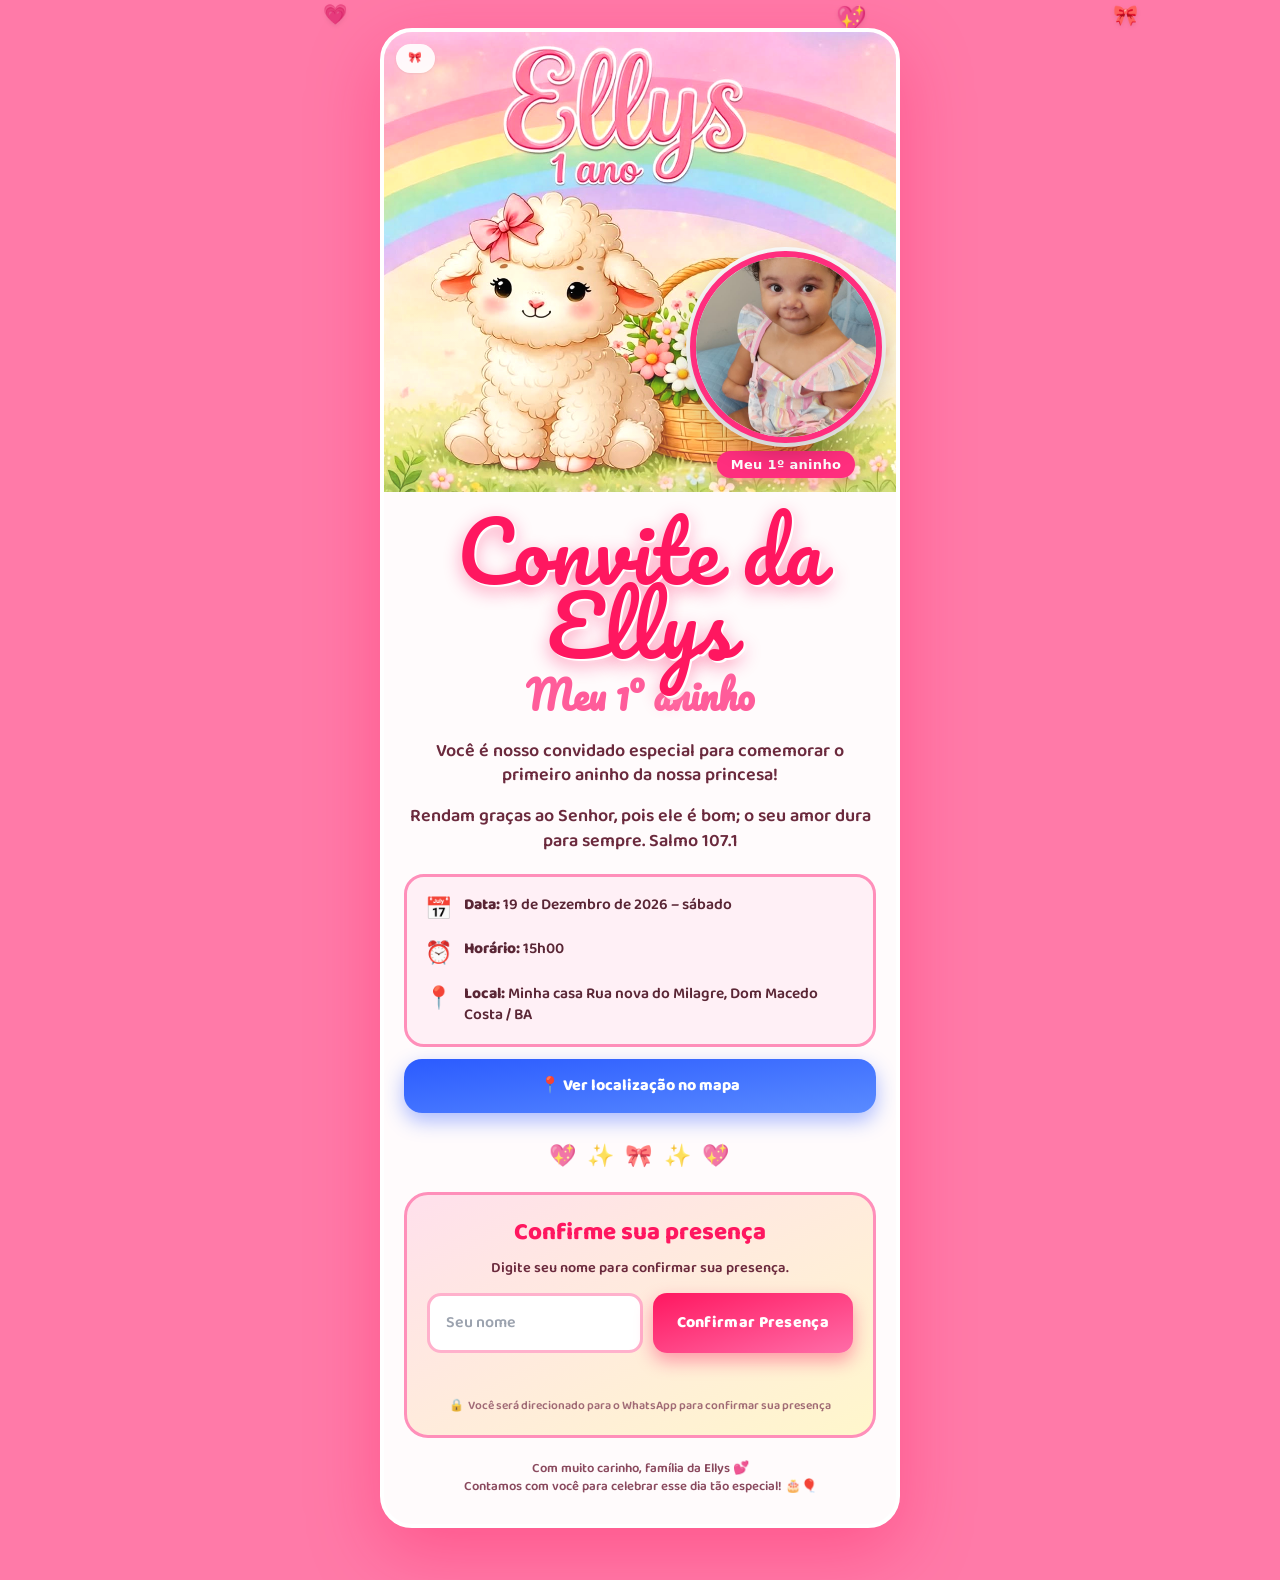
==== commit 5434709f: "Update index.html" ====
--- a/index.html
+++ b/index.html
@@ -18,7 +18,7 @@
 `+l[i].replace(" at new "," at ");return e.displayName&&u.includes("<anonymous>")&&(u=u.replace("<anonymous>",e.displayName)),u}while(1<=i&&0<=o);break}}}finally{Xl=!1,Error.prepareStackTrace=r}return(e=e?e.displayName||e.name:"")?Fr(e):""}function dV(e){switch(e.tag){case 5:return Fr(e.type);case 16:return Fr("Lazy");case 13:return Fr("Suspense");case 19:return Fr("SuspenseList");case 0:case 2:case 15:return e=Dl(e.type,!1),e;case 11:return e=Dl(e.type.render,!1),e;case 1:return e=Dl(e.type,!0),e;default:return""}}function Ka(e){if(e==null)return null;if(typeof e==="function")return e.displayName||e.name||null;if(typeof e==="string")return e;switch(e){case Jt:return"Fragment";case Ot:return"Portal";case qa:return"Profiler";case pi:return"StrictMode";case Ua:return"Suspense";case ma:return"SuspenseList"}if(typeof e==="object")switch(e.$$typeof){case Tu:return(e.displayName||"Context")+".Consumer";case Wu:return(e._context.displayName||"Context")+".Provider";case si:var t=e.render;return e=e.displayName,e||(e=t.displayName||t.name||"",e=e!==""?"ForwardRef("+e+")":"ForwardRef"),e;case ci:return t=e.displayName||null,t!==null?t:Ka(e.type)||"Memo";case Pe:t=e._payload,e=e._init;try{return Ka(e(t))}catch(r){}}return null}function NV(e){var t=e.type;switch(e.tag){case 24:return"Cache";case 9:return(t.displayName||"Context")+".Consumer";case 10:return(t._context.displayName||"Context")+".Provider";case 18:return"DehydratedFragment";case 11:return e=t.render,e=e.displayName||e.name||"",t.displayName||(e!==""?"ForwardRef("+e+")":"ForwardRef");case 7:return"Fragment";case 5:return t;case 4:return"Portal";case 3:return"Root";case 6:return"Text";case 16:return Ka(t);case 8:return t===pi?"StrictMode":"Mode";case 22:return"Offscreen";case 12:return"Profiler";case 21:return"Scope";case 13:return"Suspense";case 19:return"SuspenseList";case 25:return"TracingMarker";case 1:case 0:case 17:case 2:case 14:case 15:if(typeof t==="function")return t.displayName||t.name||null;if(typeof t==="string")return t}return null}function st(e){switch(typeof e){case"boolean":case"number":case"string":case"undefined":return e;case"object":return e;default:return""}}function Au(e){var t=e.type;return(e=e.nodeName)&&e.toLowerCase()==="input"&&(t==="checkbox"||t==="radio")}function SV(e){var t=Au(e)?"checked":"value",r=Object.getOwnPropertyDescriptor(e.constructor.prototype,t),n=""+e[t];if(!e.hasOwnProperty(t)&&typeof r<"u"&&typeof r.get==="function"&&typeof r.set==="function"){var{get:l,set:a}=r;return Object.defineProperty(e,t,{configurable:!0,get:function(){return l.call(this)},set:function(i){n=""+i,a.call(this,i)}}),Object.defineProperty(e,t,{enumerable:r.enumerable}),{getValue:function(){return n},setValue:function(i){n=""+i},stopTracking:function(){e._valueTracker=null,delete e[t]}}}}function Sn(e){e._valueTracker||(e._valueTracker=SV(e))}function xu(e){if(!e)return!1;var t=e._valueTracker;if(!t)return!0;var r=t.getValue(),n="";return e&&(n=Au(e)?e.checked?"true":"false":e.value),e=n,e!==r?(t.setValue(e),!0):!1}function Ln(e){if(e=e||(typeof document<"u"?document:void 0),typeof e>"u")return null;try{return e.activeElement||e.body}catch(t){return e.body}}function da(e,t){var r=t.checked;return J({},t,{defaultChecked:void 0,defaultValue:void 0,value:void 0,checked:r!=null?r:e._wrapperState.initialChecked})}function ko(e,t){var r=t.defaultValue==null?"":t.defaultValue,n=t.checked!=null?t.checked:t.defaultChecked;r=st(t.value!=null?t.value:r),e._wrapperState={initialChecked:n,initialValue:r,controlled:t.type==="checkbox"||t.type==="radio"?t.checked!=null:t.value!=null}}function fu(e,t){t=t.checked,t!=null&&ui(e,"checked",t,!1)}function Na(e,t){fu(e,t);var r=st(t.value),n=t.type;if(r!=null)if(n==="number"){if(r===0&&e.value===""||e.value!=r)e.value=""+r}else e.value!==""+r&&(e.value=""+r);else if(n==="submit"||n==="reset"){e.removeAttribute("value");return}t.hasOwnProperty("value")?Sa(e,t.type,r):t.hasOwnProperty("defaultValue")&&Sa(e,t.type,st(t.defaultValue)),t.checked==null&&t.defaultChecked!=null&&(e.defaultChecked=!!t.defaultChecked)}function Fo(e,t,r){if(t.hasOwnProperty("value")||t.hasOwnProperty("defaultValue")){var n=t.type;if(!(n!=="submit"&&n!=="reset"||t.value!==void 0&&t.value!==null))return;t=""+e._wrapperState.initialValue,r||t===e.value||(e.value=t),e.defaultValue=t}r=e.name,r!==""&&(e.name=""),e.defaultChecked=!!e._wrapperState.initialChecked,r!==""&&(e.name=r)}function Sa(e,t,r){if(t!=="number"||Ln(e.ownerDocument)!==e)r==null?e.defaultValue=""+e._wrapperState.initialValue:e.defaultValue!==""+r&&(e.defaultValue=""+r)}function Et(e,t,r,n){if(e=e.options,t){t={};for(var l=0;l<r.length;l++)t["$"+r[l]]=!0;for(r=0;r<e.length;r++)l=t.hasOwnProperty("$"+e[r].value),e[r].selected!==l&&(e[r].selected=l),l&&n&&(e[r].defaultSelected=!0)}else{r=""+st(r),t=null;for(l=0;l<e.length;l++){if(e[l].value===r){e[l].selected=!0,n&&(e[l].defaultSelected=!0);return}t!==null||e[l].disabled||(t=e[l])}t!==null&&(t.selected=!0)}}function ka(e,t){if(t.dangerouslySetInnerHTML!=null)throw Error(K(91));return J({},t,{value:void 0,defaultValue:void 0,children:""+e._wrapperState.initialValue})}function Ro(e,t){var r=t.value;if(r==null){if(r=t.children,t=t.defaultValue,r!=null){if(t!=null)throw Error(K(92));if(Rr(r)){if(1<r.length)throw Error(K(93));r=r[0]}t=r}t==null&&(t=""),r=t}e._wrapperState={initialValue:st(r)}}function Gu(e,t){var r=st(t.value),n=st(t.defaultValue);r!=null&&(r=""+r,r!==e.value&&(e.value=r),t.defaultValue==null&&e.defaultValue!==r&&(e.defaultValue=r)),n!=null&&(e.defaultValue=""+n)}function Wo(e){var t=e.textContent;t===e._wrapperState.initialValue&&t!==""&&t!==null&&(e.value=t)}function hu(e){switch(e){case"svg":return"http://www.w3.org/2000/svg";case"math":return"http://www.w3.org/1998/Math/MathML";default:return"http://www.w3.org/1999/xhtml"}}function Fa(e,t){return e==null||e==="http://www.w3.org/1999/xhtml"?hu(t):e==="http://www.w3.org/2000/svg"&&t==="foreignObject"?"http://www.w3.org/1999/xhtml":e}function Yr(e,t){if(t){var r=e.firstChild;if(r&&r===e.lastChild&&r.nodeType===3){r.nodeValue=t;return}}e.textContent=t}function gu(e,t,r){return t==null||typeof t==="boolean"||t===""?"":r||typeof t!=="number"||t===0||Gr.hasOwnProperty(e)&&Gr[e]?(""+t).trim():t+"px"}function ju(e,t){e=e.style;for(var r in t)if(t.hasOwnProperty(r)){var n=r.indexOf("--")===0,l=gu(r,t[r],n);r==="float"&&(r="cssFloat"),n?e.setProperty(r,l):e[r]=l}}function Ra(e,t){if(t){if(FV[e]&&(t.children!=null||t.dangerouslySetInnerHTML!=null))throw Error(K(137,e));if(t.dangerouslySetInnerHTML!=null){if(t.children!=null)throw Error(K(60));if(typeof t.dangerouslySetInnerHTML!=="object"||!("__html"in t.dangerouslySetInnerHTML))throw Error(K(61))}if(t.style!=null&&typeof t.style!=="object")throw Error(K(62))}}function Wa(e,t){if(e.indexOf("-")===-1)return typeof t.is==="string";switch(e){case"annotation-xml":case"color-profile":case"font-face":case"font-face-src":case"font-face-uri":case"font-face-format":case"font-face-name":case"missing-glyph":return!1;default:return!0}}function Vi(e){return e=e.target||e.srcElement||window,e.correspondingUseElement&&(e=e.correspondingUseElement),e.nodeType===3?e.parentNode:e}function To(e){if(e=nn(e)){if(typeof ya!=="function")throw Error(K(280));var t=e.stateNode;t&&(t=Nl(t),ya(e.stateNode,e.type,t))}}function zu(e){Ht?Pt?Pt.push(e):Pt=[e]:Ht=e}function Iu(){if(Ht){var e=Ht,t=Pt;if(Pt=Ht=null,To(e),t)for(e=0;e<t.length;e++)To(t[e])}}function Ou(e,t){return e(t)}function Ju(){}function Zu(e,t,r){if(El)return e(t,r);El=!0;try{return Ou(e,t,r)}finally{if(El=!1,Ht!==null||Pt!==null)Ju(),Iu()}}function Qr(e,t){var r=e.stateNode;if(r===null)return null;var n=Nl(r);if(n===null)return null;r=n[t];e:switch(t){case"onClick":case"onClickCapture":case"onDoubleClick":case"onDoubleClickCapture":case"onMouseDown":case"onMouseDownCapture":case"onMouseMove":case"onMouseMoveCapture":case"onMouseUp":case"onMouseUpCapture":case"onMouseEnter":(n=!n.disabled)||(e=e.type,n=!(e==="button"||e==="input"||e==="select"||e==="textarea")),e=!n;break e;default:e=!1}if(e)return null;if(r&&typeof r!=="function")throw Error(K(231,t,typeof r));return r}function RV(e,t,r,n,l,a,i,o,u){var s=Array.prototype.slice.call(arguments,3);try{t.apply(r,s)}catch(U){this.onError(U)}}function TV(e,t,r,n,l,a,i,o,u){hr=!1,vn=null,RV.apply(WV,arguments)}function yV(e,t,r,n,l,a,i,o,u){if(TV.apply(this,arguments),hr){if(hr){var s=vn;hr=!1,vn=null}else throw Error(K(198));Xn||(Xn=!0,xa=s)}}function Mt(e){var t=e,r=e;if(e.alternate)for(;t.return;)t=t.return;else{e=t;do t=e,(t.flags&4098)!==0&&(r=t.return),e=t.return;while(e)}return t.tag===3?r:null}function Yu(e){if(e.tag===13){var t=e.memoizedState;if(t===null&&(e=e.alternate,e!==null&&(t=e.memoizedState)),t!==null)return t.dehydrated}return null}function yo(e){if(Mt(e)!==e)throw Error(K(188))}function AV(e){var t=e.alternate;if(!t){if(t=Mt(e),t===null)throw Error(K(188));return t!==e?null:e}for(var r=e,n=t;;){var l=r.return;if(l===null)break;var a=l.alternate;if(a===null){if(n=l.return,n!==null){r=n;continue}break}if(l.child===a.child){for(a=l.child;a;){if(a===r)return yo(l),e;if(a===n)return yo(l),t;a=a.sibling}throw Error(K(188))}if(r.return!==n.return)r=l,n=a;else{for(var i=!1,o=l.child;o;){if(o===r){i=!0,r=l,n=a;break}if(o===n){i=!0,n=l,r=a;break}o=o.sibling}if(!i){for(o=a.child;o;){if(o===r){i=!0,r=a,n=l;break}if(o===n){i=!0,n=a,r=l;break}o=o.sibling}if(!i)throw Error(K(189))}}if(r.alternate!==n)throw Error(K(190))}if(r.tag!==3)throw Error(K(188));return r.stateNode.current===r?e:t}function Qu(e){return e=AV(e),e!==null?Cu(e):null}function Cu(e){if(e.tag===5||e.tag===6)return e;for(e=e.child;e!==null;){var t=Cu(e);if(t!==null)return t;e=e.sibling}return null}function MV(e){if(ze&&typeof ze.onCommitFiberRoot==="function")try{ze.onCommitFiberRoot(Ul,e,void 0,(e.current.flags&128)===128)}catch(t){}}function zV(e){return e>>>=0,e===0?32:31-(gV(e)/jV|0)|0}function Wr(e){switch(e&-e){case 1:return 1;case 2:return 2;case 4:return 4;case 8:return 8;case 16:return 16;case 32:return 32;case 64:case 128:case 256:case 512:case 1024:case 2048:case 4096:case 8192:case 16384:case 32768:case 65536:case 131072:case 262144:case 524288:case 1048576:case 2097152:return e&4194240;case 4194304:case 8388608:case 16777216:case 33554432:case 67108864:return e&130023424;case 134217728:return 134217728;case 268435456:return 268435456;case 536870912:return 536870912;case 1073741824:return 1073741824;default:return e}}function En(e,t){var r=e.pendingLanes;if(r===0)return 0;var n=0,l=e.suspendedLanes,a=e.pingedLanes,i=r&268435455;if(i!==0){var o=i&~l;o!==0?n=Wr(o):(a&=i,a!==0&&(n=Wr(a)))}else i=r&~l,i!==0?n=Wr(i):a!==0&&(n=Wr(a));if(n===0)return 0;if(t!==0&&t!==n&&(t&l)===0&&(l=n&-n,a=t&-t,l>=a||l===16&&(a&4194240)!==0))return t;if((n&4)!==0&&(n|=r&16),t=e.entangledLanes,t!==0)for(e=e.entanglements,t&=n;0<t;)r=31-xe(t),l=1<<r,n|=e[r],t&=~l;return n}function IV(e,t){switch(e){case 1:case 2:case 4:return t+250;case 8:case 16:case 32:case 64:case 128:case 256:case 512:case 1024:case 2048:case 4096:case 8192:case 16384:case 32768:case 65536:case 131072:case 262144:case 524288:case 1048576:case 2097152:return t+5000;case 4194304:case 8388608:case 16777216:case 33554432:case 67108864:return-1;case 134217728:case 268435456:case 536870912:case 1073741824:return-1;default:return-1}}function OV(e,t){for(var{suspendedLanes:r,pingedLanes:n,expirationTimes:l,pendingLanes:a}=e;0<a;){var i=31-xe(a),o=1<<i,u=l[i];if(u===-1){if((o&r)===0||(o&n)!==0)l[i]=IV(o,t)}else u<=t&&(e.expiredLanes|=o);a&=~o}}function fa(e){return e=e.pendingLanes&-1073741825,e!==0?e:e&1073741824?1073741824:0}function vu(){var e=Fn;return Fn<<=1,(Fn&4194240)===0&&(Fn=64),e}function Hl(e){for(var t=[],r=0;31>r;r++)t.push(e);return t}function tn(e,t,r){e.pendingLanes|=t,t!==536870912&&(e.suspendedLanes=0,e.pingedLanes=0),e=e.eventTimes,t=31-xe(t),e[t]=r}function JV(e,t){var r=e.pendingLanes&~t;e.pendingLanes=t,e.suspendedLanes=0,e.pingedLanes=0,e.expiredLanes&=t,e.mutableReadLanes&=t,e.entangledLanes&=t,t=e.entanglements;var n=e.eventTimes;for(e=e.expirationTimes;0<r;){var l=31-xe(r),a=1<<l;t[l]=0,n[l]=-1,e[l]=-1,r&=~a}}function Ui(e,t){var r=e.entangledLanes|=t;for(e=e.entanglements;r;){var n=31-xe(r),l=1<<n;l&t|e[n]&t&&(e[n]|=t),r&=~l}}function Xu(e){return e&=-e,1<e?4<e?(e&268435455)!==0?16:536870912:4:1}function xo(e,t){switch(e){case"focusin":case"focusout":rt=null;break;case"dragenter":case"dragleave":nt=null;break;case"mouseover":case"mouseout":lt=null;break;case"pointerover":case"pointerout":Cr.delete(t.pointerId);break;case"gotpointercapture":case"lostpointercapture":wr.delete(t.pointerId)}}function mr(e,t,r,n,l,a){if(e===null||e.nativeEvent!==a)return e={blockedOn:t,domEventName:r,eventSystemFlags:n,nativeEvent:a,targetContainers:[l]},t!==null&&(t=nn(t),t!==null&&mi(t)),e;return e.eventSystemFlags|=n,t=e.targetContainers,l!==null&&t.indexOf(l)===-1&&t.push(l),e}function YV(e,t,r,n,l){switch(t){case"focusin":return rt=mr(rt,e,t,r,n,l),!0;case"dragenter":return nt=mr(nt,e,t,r,n,l),!0;case"mouseover":return lt=mr(lt,e,t,r,n,l),!0;case"pointerover":var a=l.pointerId;return Cr.set(a,mr(Cr.get(a)||null,e,t,r,n,l)),!0;case"gotpointercapture":return a=l.pointerId,wr.set(a,mr(wr.get(a)||null,e,t,r,n,l)),!0}return!1}function bu(e){var t=kt(e.target);if(t!==null){var r=Mt(t);if(r!==null){if(t=r.tag,t===13){if(t=Yu(r),t!==null){e.blockedOn=t,Pu(e.priority,function(){Eu(r)});return}}else if(t===3&&r.stateNode.current.memoizedState.isDehydrated){e.blockedOn=r.tag===3?r.stateNode.containerInfo:null;return}}}e.blockedOn=null}function jn(e){if(e.blockedOn!==null)return!1;for(var t=e.targetContainers;0<t.length;){var r=ha(e.domEventName,e.eventSystemFlags,t[0],e.nativeEvent);if(r===null){r=e.nativeEvent;var n=new r.constructor(r.type,r);Ta=n,r.target.dispatchEvent(n),Ta=null}else return t=nn(r),t!==null&&mi(t),e.blockedOn=r,!1;t.shift()}return!0}function fo(e,t,r){jn(e)&&r.delete(t)}function QV(){Ga=!1,rt!==null&&jn(rt)&&(rt=null),nt!==null&&jn(nt)&&(nt=null),lt!==null&&jn(lt)&&(lt=null),Cr.forEach(fo),wr.forEach(fo)}function Kr(e,t){e.blockedOn===t&&(e.blockedOn=null,Ga||(Ga=!0,z.unstable_scheduleCallback(z.unstable_NormalPriority,QV)))}function Br(e){function t(l){return Kr(l,e)}if(0<Wn.length){Kr(Wn[0],e);for(var r=1;r<Wn.length;r++){var n=Wn[r];n.blockedOn===e&&(n.blockedOn=null)}}rt!==null&&Kr(rt,e),nt!==null&&Kr(nt,e),lt!==null&&Kr(lt,e),Cr.forEach(t),wr.forEach(t);for(r=0;r<_e.length;r++)n=_e[r],n.blockedOn===e&&(n.blockedOn=null);for(;0<_e.length&&(r=_e[0],r.blockedOn===null);)bu(r),r.blockedOn===null&&_e.shift()}function CV(e,t,r,n){var l=G,a=bt.transition;bt.transition=null;try{G=1,Ki(e,t,r,n)}finally{G=l,bt.transition=a}}function wV(e,t,r,n){var l=G,a=bt.transition;bt.transition=null;try{G=4,Ki(e,t,r,n)}finally{G=l,bt.transition=a}}function Ki(e,t,r,n){if(Hn){var l=ha(e,t,r,n);if(l===null)ta(e,t,n,Pn,r),xo(e,n);else if(YV(l,e,t,r,n))n.stopPropagation();else if(xo(e,n),t&4&&-1<ZV.indexOf(e)){for(;l!==null;){var a=nn(l);if(a!==null&&Du(a),a=ha(e,t,r,n),a===null&&ta(e,t,n,Pn,r),a===l)break;l=a}l!==null&&n.stopPropagation()}else ta(e,t,n,null,r)}}function ha(e,t,r,n){if(Pn=null,e=Vi(n),e=kt(e),e!==null)if(t=Mt(e),t===null)e=null;else if(r=t.tag,r===13){if(e=Yu(t),e!==null)return e;e=null}else if(r===3){if(t.stateNode.current.memoizedState.isDehydrated)return t.tag===3?t.stateNode.containerInfo:null;e=null}else t!==e&&(e=null);return Pn=e,null}function _u(e){switch(e){case"cancel":case"click":case"close":case"contextmenu":case"copy":case"cut":case"auxclick":case"dblclick":case"dragend":case"dragstart":case"drop":case"focusin":case"focusout":case"input":case"invalid":case"keydown":case"keypress":case"keyup":case"mousedown":case"mouseup":case"paste":case"pause":case"play":case"pointercancel":case"pointerdown":case"pointerup":case"ratechange":case"reset":case"resize":case"seeked":case"submit":case"touchcancel":case"touchend":case"touchstart":case"volumechange":case"change":case"selectionchange":case"textInput":case"compositionstart":case"compositionend":case"compositionupdate":case"beforeblur":case"afterblur":case"beforeinput":case"blur":case"fullscreenchange":case"focus":case"hashchange":case"popstate":case"select":case"selectstart":return 1;case"drag":case"dragenter":case"dragexit":case"dragleave":case"dragover":case"mousemove":case"mouseout":case"mouseover":case"pointermove":case"pointerout":case"pointerover":case"scroll":case"toggle":case"touchmove":case"wheel":case"mouseenter":case"mouseleave":case"pointerenter":case"pointerleave":return 4;case"message":switch(GV()){case qi:return 1;case Bu:return 4;case Dn:case hV:return 16;case Lu:return 536870912;default:return 16}default:return 16}}function $u(){if(zn)return zn;var e,t=di,r=t.length,n,l="value"in et?et.value:et.textContent,a=l.length;for(e=0;e<r&&t[e]===l[e];e++);var i=r-e;for(n=1;n<=i&&t[r-n]===l[a-n];n++);return zn=l.slice(e,1<n?1-n:void 0)}function In(e){var t=e.keyCode;return"charCode"in e?(e=e.charCode,e===0&&t===13&&(e=13)):e=t,e===10&&(e=13),32<=e||e===13?e:0}function Tn(){return!0}function Go(){return!1}function Ue(e){function t(r,n,l,a,i){this._reactName=r,this._targetInst=l,this.type=n,this.nativeEvent=a,this.target=i,this.currentTarget=null;for(var o in e)e.hasOwnProperty(o)&&(r=e[o],this[o]=r?r(a):a[o]);return this.isDefaultPrevented=(a.defaultPrevented!=null?a.defaultPrevented:a.returnValue===!1)?Tn:Go,this.isPropagationStopped=Go,this}return J(t.prototype,{preventDefault:function(){this.defaultPrevented=!0;var r=this.nativeEvent;r&&(r.preventDefault?r.preventDefault():typeof r.returnValue!=="unknown"&&(r.returnValue=!1),this.isDefaultPrevented=Tn)},stopPropagation:function(){var r=this.nativeEvent;r&&(r.stopPropagation?r.stopPropagation():typeof r.cancelBubble!=="unknown"&&(r.cancelBubble=!0),this.isPropagationStopped=Tn)},persist:function(){},isPersistent:Tn}),t}function tq(e){var t=this.nativeEvent;return t.getModifierState?t.getModifierState(e):(e=eq[e])?!!t[e]:!1}function Si(){return tq}function tp(e,t){switch(e){case"keyup":return cq.indexOf(t.keyCode)!==-1;case"keydown":return t.keyCode!==229;case"keypress":case"mousedown":case"focusout":return!0;default:return!1}}function rp(e){return e=e.detail,typeof e==="object"&&"data"in e?e.data:null}function qq(e,t){switch(e){case"compositionend":return rp(t);case"keypress":if(t.which!==32)return null;return zo=!0,jo;case"textInput":return e=t.data,e===jo&&zo?null:e;default:return null}}function Uq(e,t){if(Zt)return e==="compositionend"||!ki&&tp(e,t)?(e=$u(),zn=di=et=null,Zt=!1,e):null;switch(e){case"paste":return null;case"keypress":if(!(t.ctrlKey||t.altKey||t.metaKey)||t.ctrlKey&&t.altKey){if(t.char&&1<t.char.length)return t.char;if(t.which)return String.fromCharCode(t.which)}return null;case"compositionend":return ep&&t.locale!=="ko"?null:t.data;default:return null}}function Io(e){var t=e&&e.nodeName&&e.nodeName.toLowerCase();return t==="input"?!!mq[e.type]:t==="textarea"?!0:!1}function np(e,t,r,n){zu(n),t=bn(t,"onChange"),0<t.length&&(r=new Ni("onChange","change",null,r,n),e.push({event:r,listeners:t}))}function Kq(e){Up(e,0)}function Kl(e){var t=Ct(e);if(xu(t))return e}function dq(e,t){if(e==="change")return t}function Oo(){gr&&(gr.detachEvent("onpropertychange",ap),Lr=gr=null)}function ap(e){if(e.propertyName==="value"&&Kl(Lr)){var t=[];np(t,Lr,e,Vi(e)),Zu(Kq,t)}}function Nq(e,t,r){e==="focusin"?(Oo(),gr=t,Lr=r,gr.attachEvent("onpropertychange",ap)):e==="focusout"&&Oo()}function Sq(e){if(e==="selectionchange"||e==="keyup"||e==="keydown")return Kl(Lr)}function kq(e,t){if(e==="click")return Kl(t)}function Fq(e,t){if(e==="input"||e==="change")return Kl(t)}function Rq(e,t){return e===t&&(e!==0||1/e===1/t)||e!==e&&t!==t}function vr(e,t){if(Ge(e,t))return!0;if(typeof e!=="object"||e===null||typeof t!=="object"||t===null)return!1;var r=Object.keys(e),n=Object.keys(t);if(r.length!==n.length)return!1;for(n=0;n<r.length;n++){var l=r[n];if(!Va.call(t,l)||!Ge(e[l],t[l]))return!1}return!0}function Jo(e){for(;e&&e.firstChild;)e=e.firstChild;return e}function Zo(e,t){var r=Jo(e);e=0;for(var n;r;){if(r.nodeType===3){if(n=e+r.textContent.length,e<=t&&n>=t)return{node:r,offset:t-e};e=n}e:{for(;r;){if(r.nextSibling){r=r.nextSibling;break e}r=r.parentNode}r=void 0}r=Jo(r)}}function ip(e,t){return e&&t?e===t?!0:e&&e.nodeType===3?!1:t&&t.nodeType===3?ip(e,t.parentNode):("contains"in e)?e.contains(t):e.compareDocumentPosition?!!(e.compareDocumentPosition(t)&16):!1:!1}function op(){for(var e=window,t=Ln();t instanceof e.HTMLIFrameElement;){try{var r=typeof t.contentWindow.location.href==="string"}catch(n){r=!1}if(r)e=t.contentWindow;else break;t=Ln(e.document)}return t}function Fi(e){var t=e&&e.nodeName&&e.nodeName.toLowerCase();return t&&(t==="input"&&(e.type==="text"||e.type==="search"||e.type==="tel"||e.type==="url"||e.type==="password")||t==="textarea"||e.contentEditable==="true")}function Wq(e){var t=op(),r=e.focusedElem,n=e.selectionRange;if(t!==r&&r&&r.ownerDocument&&ip(r.ownerDocument.documentElement,r)){if(n!==null&&Fi(r)){if(t=n.start,e=n.end,e===void 0&&(e=t),"selectionStart"in r)r.selectionStart=t,r.selectionEnd=Math.min(e,r.value.length);else if(e=(t=r.ownerDocument||document)&&t.defaultView||window,e.getSelection){e=e.getSelection();var l=r.textContent.length,a=Math.min(n.start,l);n=n.end===void 0?a:Math.min(n.end,l),!e.extend&&a>n&&(l=n,n=a,a=l),l=Zo(r,a);var i=Zo(r,n);l&&i&&(e.rangeCount!==1||e.anchorNode!==l.node||e.anchorOffset!==l.offset||e.focusNode!==i.node||e.focusOffset!==i.offset)&&(t=t.createRange(),t.setStart(l.node,l.offset),e.removeAllRanges(),a>n?(e.addRange(t),e.extend(i.node,i.offset)):(t.setEnd(i.node,i.offset),e.addRange(t)))}}t=[];for(e=r;e=e.parentNode;)e.nodeType===1&&t.push({element:e,left:e.scrollLeft,top:e.scrollTop});typeof r.focus==="function"&&r.focus();for(r=0;r<t.length;r++)e=t[r],e.element.scrollLeft=e.left,e.element.scrollTop=e.top}}function Yo(e,t,r){var n=r.window===r?r.document:r.nodeType===9?r:r.ownerDocument;ga||Yt==null||Yt!==Ln(n)||(n=Yt,("selectionStart"in n)&&Fi(n)?n={start:n.selectionStart,end:n.selectionEnd}:(n=(n.ownerDocument&&n.ownerDocument.defaultView||window).getSelection(),n={anchorNode:n.anchorNode,anchorOffset:n.anchorOffset,focusNode:n.focusNode,focusOffset:n.focusOffset}),jr&&vr(jr,n)||(jr=n,n=bn(Ma,"onSelect"),0<n.length&&(t=new Ni("onSelect","select",null,t,r),e.push({event:t,listeners:n}),t.target=Yt)))}function yn(e,t){var r={};return r[e.toLowerCase()]=t.toLowerCase(),r["Webkit"+e]="webkit"+t,r["Moz"+e]="moz"+t,r}function dl(e){if($l[e])return $l[e];if(!Qt[e])return e;var t=Qt[e],r;for(r in t)if(t.hasOwnProperty(r)&&r in up)return $l[e]=t[r];return e}function Vt(e,t){qp.set(e,t),ht(t,[e])}function Co(e,t,r){var n=e.type||"unknown-event";e.currentTarget=r,yV(n,t,void 0,e),e.currentTarget=null}function Up(e,t){t=(t&4)!==0;for(var r=0;r<e.length;r++){var n=e[r],l=n.event;n=n.listeners;e:{var a=void 0;if(t)for(var i=n.length-1;0<=i;i--){var o=n[i],u=o.instance,s=o.currentTarget;if(o=o.listener,u!==a&&l.isPropagationStopped())break e;Co(l,o,s),a=u}else for(i=0;i<n.length;i++){if(o=n[i],u=o.instance,s=o.currentTarget,o=o.listener,u!==a&&l.isPropagationStopped())break e;Co(l,o,s),a=u}}}if(Xn)throw e=xa,Xn=!1,xa=null,e}function M(e,t){var r=t[Ya];r===void 0&&(r=t[Ya]=new Set);var n=e+"__bubble";r.has(n)||(mp(t,e,2,!1),r.add(n))}function ea(e,t,r){var n=0;t&&(n|=4),mp(r,e,n,t)}function Xr(e){if(!e[An]){e[An]=!0,Ru.forEach(function(r){r!=="selectionchange"&&(yq.has(r)||ea(r,!1,e),ea(r,!0,e))});var t=e.nodeType===9?e:e.ownerDocument;t===null||t[An]||(t[An]=!0,ea("selectionchange",!1,t))}}function mp(e,t,r,n){switch(_u(t)){case 1:var l=CV;break;case 4:l=wV;break;default:l=Ki}r=l.bind(null,t,r,e),l=void 0,!Aa||t!=="touchstart"&&t!=="touchmove"&&t!=="wheel"||(l=!0),n?l!==void 0?e.addEventListener(t,r,{capture:!0,passive:l}):e.addEventListener(t,r,!0):l!==void 0?e.addEventListener(t,r,{passive:l}):e.addEventListener(t,r,!1)}function ta(e,t,r,n,l){var a=n;if((t&1)===0&&(t&2)===0&&n!==null)e:for(;;){if(n===null)return;var i=n.tag;if(i===3||i===4){var o=n.stateNode.containerInfo;if(o===l||o.nodeType===8&&o.parentNode===l)break;if(i===4)for(i=n.return;i!==null;){var u=i.tag;if(u===3||u===4){if(u=i.stateNode.containerInfo,u===l||u.nodeType===8&&u.parentNode===l)return}i=i.return}for(;o!==null;){if(i=kt(o),i===null)return;if(u=i.tag,u===5||u===6){n=a=i;continue e}o=o.parentNode}}n=n.return}Zu(function(){var s=a,U=Vi(r),m=[];e:{var q=qp.get(e);if(q!==void 0){var S=Ni,k=e;switch(e){case"keypress":if(In(r)===0)break e;case"keydown":case"keyup":S=nq;break;case"focusin":k="focus",S=_l;break;case"focusout":k="blur",S=_l;break;case"beforeblur":case"afterblur":S=_l;break;case"click":if(r.button===2)break e;case"auxclick":case"dblclick":case"mousedown":case"mousemove":case"mouseup":case"mouseout":case"mouseover":case"contextmenu":S=ho;break;case"drag":case"dragend":case"dragenter":case"dragexit":case"dragleave":case"dragover":case"dragstart":case"drop":S=vV;break;case"touchcancel":case"touchend":case"touchmove":case"touchstart":S=iq;break;case pp:case sp:case cp:S=EV;break;case Vp:S=uq;break;case"scroll":S=BV;break;case"wheel":S=sq;break;case"copy":case"cut":case"paste":S=PV;break;case"gotpointercapture":case"lostpointercapture":case"pointercancel":case"pointerdown":case"pointermove":case"pointerout":case"pointerover":case"pointerup":S=go}var N=(t&4)!==0,Y=!N&&e==="scroll",c=N?q!==null?q+"Capture":null:q;N=[];for(var p=s,V;p!==null;){V=p;var d=V.stateNode;if(V.tag===5&&d!==null&&(V=d,c!==null&&(d=Qr(p,c),d!=null&&N.push(Dr(p,d,V)))),Y)break;p=p.return}0<N.length&&(q=new S(q,k,null,r,U),m.push({event:q,listeners:N}))}}if((t&7)===0){e:{if(q=e==="mouseover"||e==="pointerover",S=e==="mouseout"||e==="pointerout",q&&r!==Ta&&(k=r.relatedTarget||r.fromElement)&&(kt(k)||k[Be]))break e;if(S||q){if(q=U.window===U?U:(q=U.ownerDocument)?q.defaultView||q.parentWindow:window,S){if(k=r.relatedTarget||r.toElement,S=s,k=k?kt(k):null,k!==null&&(Y=Mt(k),k!==Y||k.tag!==5&&k.tag!==6))k=null}else S=null,k=s;if(S!==k){if(N=ho,d="onMouseLeave",c="onMouseEnter",p="mouse",e==="pointerout"||e==="pointerover")N=go,d="onPointerLeave",c="onPointerEnter",p="pointer";if(Y=S==null?q:Ct(S),V=k==null?q:Ct(k),q=new N(d,p+"leave",S,r,U),q.target=Y,q.relatedTarget=V,d=null,kt(U)===s&&(N=new N(c,p+"enter",k,r,U),N.target=V,N.relatedTarget=Y,d=N),Y=d,S&&k)t:{N=S,c=k,p=0;for(V=N;V;V=zt(V))p++;V=0;for(d=c;d;d=zt(d))V++;for(;0<p-V;)N=zt(N),p--;for(;0<V-p;)c=zt(c),V--;for(;p--;){if(N===c||c!==null&&N===c.alternate)break t;N=zt(N),c=zt(c)}N=null}else N=null;S!==null&&wo(m,q,S,N,!1),k!==null&&Y!==null&&wo(m,Y,k,N,!0)}}}e:{if(q=s?Ct(s):window,S=q.nodeName&&q.nodeName.toLowerCase(),S==="select"||S==="input"&&q.type==="file")var R=dq;else if(Io(q))if(lp)R=Fq;else{R=Sq;var W=Nq}else(S=q.nodeName)&&S.toLowerCase()==="input"&&(q.type==="checkbox"||q.type==="radio")&&(R=kq);if(R&&(R=R(e,s))){np(m,R,r,U);break e}W&&W(e,q,s),e==="focusout"&&(W=q._wrapperState)&&W.controlled&&q.type==="number"&&Sa(q,"number",q.value)}switch(W=s?Ct(s):window,e){case"focusin":if(Io(W)||W.contentEditable==="true")Yt=W,Ma=s,jr=null;break;case"focusout":jr=Ma=Yt=null;break;case"mousedown":ga=!0;break;case"contextmenu":case"mouseup":case"dragend":ga=!1,Yo(m,r,U);break;case"selectionchange":if(Tq)break;case"keydown":case"keyup":Yo(m,r,U)}var T;if(ki)e:{switch(e){case"compositionstart":var y="onCompositionStart";break e;case"compositionend":y="onCompositionEnd";break e;case"compositionupdate":y="onCompositionUpdate";break e}y=void 0}else Zt?tp(e,r)&&(y="onCompositionEnd"):e==="keydown"&&r.keyCode===229&&(y="onCompositionStart");if(y&&(ep&&r.locale!=="ko"&&(Zt||y!=="onCompositionStart"?y==="onCompositionEnd"&&Zt&&(T=$u()):(et=U,di=("value"in et)?et.value:et.textContent,Zt=!0)),W=bn(s,y),0<W.length&&(y=new Mo(y,e,null,r,U),m.push({event:y,listeners:W}),T?y.data=T:(T=rp(r),T!==null&&(y.data=T)))),T=Vq?qq(e,r):Uq(e,r))s=bn(s,"onBeforeInput"),0<s.length&&(U=new Mo("onBeforeInput","beforeinput",null,r,U),m.push({event:U,listeners:s}),U.data=T)}Up(m,t)})}function Dr(e,t,r){return{instance:e,listener:t,currentTarget:r}}function bn(e,t){for(var r=t+"Capture",n=[];e!==null;){var l=e,a=l.stateNode;l.tag===5&&a!==null&&(l=a,a=Qr(e,r),a!=null&&n.unshift(Dr(e,a,l)),a=Qr(e,t),a!=null&&n.push(Dr(e,a,l))),e=e.return}return n}function zt(e){if(e===null)return null;do e=e.return;while(e&&e.tag!==5);return e?e:null}function wo(e,t,r,n,l){for(var a=t._reactName,i=[];r!==null&&r!==n;){var o=r,u=o.alternate,s=o.stateNode;if(u!==null&&u===n)break;o.tag===5&&s!==null&&(o=s,l?(u=Qr(r,a),u!=null&&i.unshift(Dr(r,u,o))):l||(u=Qr(r,a),u!=null&&i.push(Dr(r,u,o)))),r=r.return}i.length!==0&&e.push({event:t,listeners:i})}function Bo(e){return(typeof e==="string"?e:""+e).replace(Aq,`
 `).replace(xq,"")}function xn(e,t,r){if(t=Bo(t),Bo(e)!==t&&r)throw Error(K(425))}function _n(){}function Ja(e,t){return e==="textarea"||e==="noscript"||typeof t.children==="string"||typeof t.children==="number"||typeof t.dangerouslySetInnerHTML==="object"&&t.dangerouslySetInnerHTML!==null&&t.dangerouslySetInnerHTML.__html!=null}function hq(e){setTimeout(function(){throw e})}function ra(e,t){var r=t,n=0;do{var l=r.nextSibling;if(e.removeChild(r),l&&l.nodeType===8)if(r=l.data,r==="/$"){if(n===0){e.removeChild(l),Br(t);return}n--}else r!=="$"&&r!=="$?"&&r!=="$!"||n++;r=l}while(r);Br(t)}function at(e){for(;e!=null;e=e.nextSibling){var t=e.nodeType;if(t===1||t===3)break;if(t===8){if(t=e.data,t==="$"||t==="$!"||t==="$?")break;if(t==="/$")return null}}return e}function vo(e){e=e.previousSibling;for(var t=0;e;){if(e.nodeType===8){var r=e.data;if(r==="$"||r==="$!"||r==="$?"){if(t===0)return e;t--}else r==="/$"&&t++}e=e.previousSibling}return null}function kt(e){var t=e[je];if(t)return t;for(var r=e.parentNode;r;){if(t=r[Be]||r[je]){if(r=t.alternate,t.child!==null||r!==null&&r.child!==null)for(e=vo(e);e!==null;){if(r=e[je])return r;e=vo(e)}return t}e=r,r=e.parentNode}return null}function nn(e){return e=e[je]||e[Be],!e||e.tag!==5&&e.tag!==6&&e.tag!==13&&e.tag!==3?null:e}function Ct(e){if(e.tag===5||e.tag===6)return e.stateNode;throw Error(K(33))}function Nl(e){return e[Er]||null}function qt(e){return{current:e}}function g(e){0>wt||(e.current=Qa[wt],Qa[wt]=null,wt--)}function h(e,t){wt++,Qa[wt]=e.current,e.current=t}function tr(e,t){var r=e.type.contextTypes;if(!r)return ct;var n=e.stateNode;if(n&&n.__reactInternalMemoizedUnmaskedChildContext===t)return n.__reactInternalMemoizedMaskedChildContext;var l={},a;for(a in r)l[a]=t[a];return n&&(e=e.stateNode,e.__reactInternalMemoizedUnmaskedChildContext=t,e.__reactInternalMemoizedMaskedChildContext=l),l}function pe(e){return e=e.childContextTypes,e!==null&&e!==void 0}function $n(){g(ue),g(te)}function Xo(e,t,r){if(te.current!==ct)throw Error(K(168));h(te,t),h(ue,r)}function Kp(e,t,r){var n=e.stateNode;if(t=t.childContextTypes,typeof n.getChildContext!=="function")return r;n=n.getChildContext();for(var l in n)if(!(l in t))throw Error(K(108,NV(e)||"Unknown",l));return J({},r,n)}function el(e){return e=(e=e.stateNode)&&e.__reactInternalMemoizedMergedChildContext||ct,yt=te.current,h(te,e),h(ue,ue.current),!0}function Do(e,t,r){var n=e.stateNode;if(!n)throw Error(K(169));r?(e=Kp(e,t,yt),n.__reactInternalMemoizedMergedChildContext=e,g(ue),g(te),h(te,e)):g(ue),h(ue,r)}function dp(e){Ze===null?Ze=[e]:Ze.push(e)}function jq(e){Sl=!0,dp(e)}function Ut(){if(!na&&Ze!==null){na=!0;var e=0,t=G;try{var r=Ze;for(G=1;e<r.length;e++){var n=r[e];do n=n(!0);while(n!==null)}Ze=null,Sl=!1}catch(l){throw Ze!==null&&(Ze=Ze.slice(e+1)),wu(qi,Ut),l}finally{G=t,na=!1}}return null}function Nt(e,t){Bt[Lt++]=rl,Bt[Lt++]=tl,tl=e,rl=t}function Np(e,t,r){Ke[de++]=Ye,Ke[de++]=Qe,Ke[de++]=At,At=e;var n=Ye;e=Qe;var l=32-xe(n)-1;n&=~(1<<l),r+=1;var a=32-xe(t)+l;if(30<a){var i=l-l%5;a=(n&(1<<i)-1).toString(32),n>>=i,l-=i,Ye=1<<32-xe(t)+l|r<<l|n,Qe=a+e}else Ye=1<<a|r<<l|n,Qe=e}function Ri(e){e.return!==null&&(Nt(e,1),Np(e,1,0))}function Wi(e){for(;e===tl;)tl=Bt[--Lt],Bt[Lt]=null,rl=Bt[--Lt],Bt[Lt]=null;for(;e===At;)At=Ke[--de],Ke[de]=null,Qe=Ke[--de],Ke[de]=null,Ye=Ke[--de],Ke[de]=null}function Sp(e,t){var r=Ne(5,null,null,0);r.elementType="DELETED",r.stateNode=t,r.return=e,t=e.deletions,t===null?(e.deletions=[r],e.flags|=16):t.push(r)}function Eo(e,t){switch(e.tag){case 5:var r=e.type;return t=t.nodeType!==1||r.toLowerCase()!==t.nodeName.toLowerCase()?null:t,t!==null?(e.stateNode=t,qe=e,Ve=at(t.firstChild),!0):!1;case 6:return t=e.pendingProps===""||t.nodeType!==3?null:t,t!==null?(e.stateNode=t,qe=e,Ve=null,!0):!1;case 13:return t=t.nodeType!==8?null:t,t!==null?(r=At!==null?{id:Ye,overflow:Qe}:null,e.memoizedState={dehydrated:t,treeContext:r,retryLane:1073741824},r=Ne(18,null,null,0),r.stateNode=t,r.return=e,e.child=r,qe=e,Ve=null,!0):!1;default:return!1}}function Ca(e){return(e.mode&1)!==0&&(e.flags&128)===0}function wa(e){if(j){var t=Ve;if(t){var r=t;if(!Eo(e,t)){if(Ca(e))throw Error(K(418));t=at(r.nextSibling);var n=qe;t&&Eo(e,t)?Sp(n,r):(e.flags=e.flags&-4097|2,j=!1,qe=e)}}else{if(Ca(e))throw Error(K(418));e.flags=e.flags&-4097|2,j=!1,qe=e}}}function Ho(e){for(e=e.return;e!==null&&e.tag!==5&&e.tag!==3&&e.tag!==13;)e=e.return;qe=e}function fn(e){if(e!==qe)return!1;if(!j)return Ho(e),j=!0,!1;var t;if((t=e.tag!==3)&&!(t=e.tag!==5)&&(t=e.type,t=t!=="head"&&t!=="body"&&!Ja(e.type,e.memoizedProps)),t&&(t=Ve)){if(Ca(e))throw kp(),Error(K(418));for(;t;)Sp(e,t),t=at(t.nextSibling)}if(Ho(e),e.tag===13){if(e=e.memoizedState,e=e!==null?e.dehydrated:null,!e)throw Error(K(317));e:{e=e.nextSibling;for(t=0;e;){if(e.nodeType===8){var r=e.data;if(r==="/$"){if(t===0){Ve=at(e.nextSibling);break e}t--}else r!=="$"&&r!=="$!"&&r!=="$?"||t++}e=e.nextSibling}Ve=null}}else Ve=qe?at(e.stateNode.nextSibling):null;return!0}function kp(){for(var e=Ve;e;)e=at(e.nextSibling)}function rr(){Ve=qe=null,j=!1}function Ti(e){Ae===null?Ae=[e]:Ae.push(e)}function Nr(e,t,r){if(e=r.ref,e!==null&&typeof e!=="function"&&typeof e!=="object"){if(r._owner){if(r=r._owner,r){if(r.tag!==1)throw Error(K(309));var n=r.stateNode}if(!n)throw Error(K(147,e));var l=n,a=""+e;if(t!==null&&t.ref!==null&&typeof t.ref==="function"&&t.ref._stringRef===a)return t.ref;return t=function(i){var o=l.refs;i===null?delete o[a]:o[a]=i},t._stringRef=a,t}if(typeof e!=="string")throw Error(K(284));if(!r._owner)throw Error(K(290,e))}return e}function Gn(e,t){throw e=Object.prototype.toString.call(t),Error(K(31,e==="[object Object]"?"object with keys {"+Object.keys(t).join(", ")+"}":e))}function Po(e){var t=e._init;return t(e._payload)}function Fp(e){function t(c,p){if(e){var V=c.deletions;V===null?(c.deletions=[p],c.flags|=16):V.push(p)}}function r(c,p){if(!e)return null;for(;p!==null;)t(c,p),p=p.sibling;return null}function n(c,p){for(c=new Map;p!==null;)p.key!==null?c.set(p.key,p):c.set(p.index,p),p=p.sibling;return c}function l(c,p){return c=pt(c,p),c.index=0,c.sibling=null,c}function a(c,p,V){if(c.index=V,!e)return c.flags|=1048576,p;if(V=c.alternate,V!==null)return V=V.index,V<p?(c.flags|=2,p):V;return c.flags|=2,p}function i(c){return e&&c.alternate===null&&(c.flags|=2),c}function o(c,p,V,d){if(p===null||p.tag!==6)return p=sa(V,c.mode,d),p.return=c,p;return p=l(p,V),p.return=c,p}function u(c,p,V,d){var R=V.type;if(R===Jt)return U(c,p,V.props.children,d,V.key);if(p!==null&&(p.elementType===R||typeof R==="object"&&R!==null&&R.$$typeof===Pe&&Po(R)===p.type))return d=l(p,V.props),d.ref=Nr(c,p,V),d.return=c,d;return d=Bn(V.type,V.key,V.props,null,c.mode,d),d.ref=Nr(c,p,V),d.return=c,d}function s(c,p,V,d){if(p===null||p.tag!==4||p.stateNode.containerInfo!==V.containerInfo||p.stateNode.implementation!==V.implementation)return p=ca(V,c.mode,d),p.return=c,p;return p=l(p,V.children||[]),p.return=c,p}function U(c,p,V,d,R){if(p===null||p.tag!==7)return p=Tt(V,c.mode,d,R),p.return=c,p;return p=l(p,V),p.return=c,p}function m(c,p,V){if(typeof p==="string"&&p!==""||typeof p==="number")return p=sa(""+p,c.mode,V),p.return=c,p;if(typeof p==="object"&&p!==null){switch(p.$$typeof){case Nn:return V=Bn(p.type,p.key,p.props,null,c.mode,V),V.ref=Nr(c,null,p),V.return=c,V;case Ot:return p=ca(p,c.mode,V),p.return=c,p;case Pe:var d=p._init;return m(c,d(p._payload),V)}if(Rr(p)||Ur(p))return p=Tt(p,c.mode,V,null),p.return=c,p;Gn(c,p)}return null}function q(c,p,V,d){var R=p!==null?p.key:null;if(typeof V==="string"&&V!==""||typeof V==="number")return R!==null?null:o(c,p,""+V,d);if(typeof V==="object"&&V!==null){switch(V.$$typeof){case Nn:return V.key===R?u(c,p,V,d):null;case Ot:return V.key===R?s(c,p,V,d):null;case Pe:return R=V._init,q(c,p,R(V._payload),d)}if(Rr(V)||Ur(V))return R!==null?null:U(c,p,V,d,null);Gn(c,V)}return null}function S(c,p,V,d,R){if(typeof d==="string"&&d!==""||typeof d==="number")return c=c.get(V)||null,o(p,c,""+d,R);if(typeof d==="object"&&d!==null){switch(d.$$typeof){case Nn:return c=c.get(d.key===null?V:d.key)||null,u(p,c,d,R);case Ot:return c=c.get(d.key===null?V:d.key)||null,s(p,c,d,R);case Pe:var W=d._init;return S(c,p,V,W(d._payload),R)}if(Rr(d)||Ur(d))return c=c.get(V)||null,U(p,c,d,R,null);Gn(p,d)}return null}function k(c,p,V,d){for(var R=null,W=null,T=p,y=p=0,L=null;T!==null&&y<V.length;y++){T.index>y?(L=T,T=null):L=T.sibling;var f=q(c,T,V[y],d);if(f===null){T===null&&(T=L);break}e&&T&&f.alternate===null&&t(c,T),p=a(f,p,y),W===null?R=f:W.sibling=f,W=f,T=L}if(y===V.length)return r(c,T),j&&Nt(c,y),R;if(T===null){for(;y<V.length;y++)T=m(c,V[y],d),T!==null&&(p=a(T,p,y),W===null?R=T:W.sibling=T,W=T);return j&&Nt(c,y),R}for(T=n(c,T);y<V.length;y++)L=S(T,c,y,V[y],d),L!==null&&(e&&L.alternate!==null&&T.delete(L.key===null?y:L.key),p=a(L,p,y),W===null?R=L:W.sibling=L,W=L);return e&&T.forEach(function(De){return t(c,De)}),j&&Nt(c,y),R}function N(c,p,V,d){var R=Ur(V);if(typeof R!=="function")throw Error(K(150));if(V=R.call(V),V==null)throw Error(K(151));for(var W=R=null,T=p,y=p=0,L=null,f=V.next();T!==null&&!f.done;y++,f=V.next()){T.index>y?(L=T,T=null):L=T.sibling;var De=q(c,T,f.value,d);if(De===null){T===null&&(T=L);break}e&&T&&De.alternate===null&&t(c,T),p=a(De,p,y),W===null?R=De:W.sibling=De,W=De,T=L}if(f.done)return r(c,T),j&&Nt(c,y),R;if(T===null){for(;!f.done;y++,f=V.next())f=m(c,f.value,d),f!==null&&(p=a(f,p,y),W===null?R=f:W.sibling=f,W=f);return j&&Nt(c,y),R}for(T=n(c,T);!f.done;y++,f=V.next())f=S(T,c,y,f.value,d),f!==null&&(e&&f.alternate!==null&&T.delete(f.key===null?y:f.key),p=a(f,p,y),W===null?R=f:W.sibling=f,W=f);return e&&T.forEach(function(ws){return t(c,ws)}),j&&Nt(c,y),R}function Y(c,p,V,d){if(typeof V==="object"&&V!==null&&V.type===Jt&&V.key===null&&(V=V.props.children),typeof V==="object"&&V!==null){switch(V.$$typeof){case Nn:e:{for(var R=V.key,W=p;W!==null;){if(W.key===R){if(R=V.type,R===Jt){if(W.tag===7){r(c,W.sibling),p=l(W,V.props.children),p.return=c,c=p;break e}}else if(W.elementType===R||typeof R==="object"&&R!==null&&R.$$typeof===Pe&&Po(R)===W.type){r(c,W.sibling),p=l(W,V.props),p.ref=Nr(c,W,V),p.return=c,c=p;break e}r(c,W);break}else t(c,W);W=W.sibling}V.type===Jt?(p=Tt(V.props.children,c.mode,d,V.key),p.return=c,c=p):(d=Bn(V.type,V.key,V.props,null,c.mode,d),d.ref=Nr(c,p,V),d.return=c,c=d)}return i(c);case Ot:e:{for(W=V.key;p!==null;){if(p.key===W)if(p.tag===4&&p.stateNode.containerInfo===V.containerInfo&&p.stateNode.implementation===V.implementation){r(c,p.sibling),p=l(p,V.children||[]),p.return=c,c=p;break e}else{r(c,p);break}else t(c,p);p=p.sibling}p=ca(V,c.mode,d),p.return=c,c=p}return i(c);case Pe:return W=V._init,Y(c,p,W(V._payload),d)}if(Rr(V))return k(c,p,V,d);if(Ur(V))return N(c,p,V,d);Gn(c,V)}return typeof V==="string"&&V!==""||typeof V==="number"?(V=""+V,p!==null&&p.tag===6?(r(c,p.sibling),p=l(p,V),p.return=c,c=p):(r(c,p),p=sa(V,c.mode,d),p.return=c,c=p),i(c)):r(c,p)}return Y}function Ai(){yi=vt=ll=null}function xi(e){var t=nl.current;g(nl),e._currentValue=t}function Ba(e,t,r){for(;e!==null;){var n=e.alternate;if((e.childLanes&t)!==t?(e.childLanes|=t,n!==null&&(n.childLanes|=t)):n!==null&&(n.childLanes&t)!==t&&(n.childLanes|=t),e===r)break;e=e.return}}function _t(e,t){ll=e,yi=vt=null,e=e.dependencies,e!==null&&e.firstContext!==null&&((e.lanes&t)!==0&&(oe=!0),e.firstContext=null)}function ke(e){var t=e._currentValue;if(yi!==e)if(e={context:e,memoizedValue:t,next:null},vt===null){if(ll===null)throw Error(K(308));vt=e,ll.dependencies={lanes:0,firstContext:e}}else vt=vt.next=e;return t}function fi(e){Ft===null?Ft=[e]:Ft.push(e)}function Wp(e,t,r,n){var l=t.interleaved;return l===null?(r.next=r,fi(t)):(r.next=l.next,l.next=r),t.interleaved=r,Le(e,n)}function Le(e,t){e.lanes|=t;var r=e.alternate;r!==null&&(r.lanes|=t),r=e;for(e=e.return;e!==null;)e.childLanes|=t,r=e.alternate,r!==null&&(r.childLanes|=t),r=e,e=e.return;return r.tag===3?r.stateNode:null}function Gi(e){e.updateQueue={baseState:e.memoizedState,firstBaseUpdate:null,lastBaseUpdate:null,shared:{pending:null,interleaved:null,lanes:0},effects:null}}function Tp(e,t){e=e.updateQueue,t.updateQueue===e&&(t.updateQueue={baseState:e.baseState,firstBaseUpdate:e.firstBaseUpdate,lastBaseUpdate:e.lastBaseUpdate,shared:e.shared,effects:e.effects})}function Ce(e,t){return{eventTime:e,lane:t,tag:0,payload:null,callback:null,next:null}}function it(e,t,r){var n=e.updateQueue;if(n===null)return null;if(n=n.shared,(x&2)!==0){var l=n.pending;return l===null?t.next=t:(t.next=l.next,l.next=t),n.pending=t,Le(e,r)}return l=n.interleaved,l===null?(t.next=t,fi(n)):(t.next=l.next,l.next=t),n.interleaved=t,Le(e,r)}function Jn(e,t,r){if(t=t.updateQueue,t!==null&&(t=t.shared,(r&4194240)!==0)){var n=t.lanes;n&=e.pendingLanes,r|=n,t.lanes=r,Ui(e,r)}}function bo(e,t){var{updateQueue:r,alternate:n}=e;if(n!==null&&(n=n.updateQueue,r===n)){var l=null,a=null;if(r=r.firstBaseUpdate,r!==null){do{var i={eventTime:r.eventTime,lane:r.lane,tag:r.tag,payload:r.payload,callback:r.callback,next:null};a===null?l=a=i:a=a.next=i,r=r.next}while(r!==null);a===null?l=a=t:a=a.next=t}else l=a=t;r={baseState:n.baseState,firstBaseUpdate:l,lastBaseUpdate:a,shared:n.shared,effects:n.effects},e.updateQueue=r;return}e=r.lastBaseUpdate,e===null?r.firstBaseUpdate=t:e.next=t,r.lastBaseUpdate=t}function al(e,t,r,n){var l=e.updateQueue;be=!1;var{firstBaseUpdate:a,lastBaseUpdate:i}=l,o=l.shared.pending;if(o!==null){l.shared.pending=null;var u=o,s=u.next;u.next=null,i===null?a=s:i.next=s,i=u;var U=e.alternate;U!==null&&(U=U.updateQueue,o=U.lastBaseUpdate,o!==i&&(o===null?U.firstBaseUpdate=s:o.next=s,U.lastBaseUpdate=u))}if(a!==null){var m=l.baseState;i=0,U=s=u=null,o=a;do{var{lane:q,eventTime:S}=o;if((n&q)===q){U!==null&&(U=U.next={eventTime:S,lane:0,tag:o.tag,payload:o.payload,callback:o.callback,next:null});e:{var k=e,N=o;switch(q=t,S=r,N.tag){case 1:if(k=N.payload,typeof k==="function"){m=k.call(S,m,q);break e}m=k;break e;case 3:k.flags=k.flags&-65537|128;case 0:if(k=N.payload,q=typeof k==="function"?k.call(S,m,q):k,q===null||q===void 0)break e;m=J({},m,q);break e;case 2:be=!0}}o.callback!==null&&o.lane!==0&&(e.flags|=64,q=l.effects,q===null?l.effects=[o]:q.push(o))}else S={eventTime:S,lane:q,tag:o.tag,payload:o.payload,callback:o.callback,next:null},U===null?(s=U=S,u=m):U=U.next=S,i|=q;if(o=o.next,o===null)if(o=l.shared.pending,o===null)break;else q=o,o=q.next,q.next=null,l.lastBaseUpdate=q,l.shared.pending=null}while(1);if(U===null&&(u=m),l.baseState=u,l.firstBaseUpdate=s,l.lastBaseUpdate=U,t=l.shared.interleaved,t!==null){l=t;do i|=l.lane,l=l.next;while(l!==t)}else a===null&&(l.shared.lanes=0);ft|=i,e.lanes=i,e.memoizedState=m}}function _o(e,t,r){if(e=t.effects,t.effects=null,e!==null)for(t=0;t<e.length;t++){var n=e[t],l=n.callback;if(l!==null){if(n.callback=null,n=r,typeof l!=="function")throw Error(K(191,l));l.call(n)}}}function Rt(e){if(e===ln)throw Error(K(174));return e}function hi(e,t){switch(h(Pr,t),h(Hr,e),h(Ie,ln),e=t.nodeType,e){case 9:case 11:t=(t=t.documentElement)?t.namespaceURI:Fa(null,"");break;default:e=e===8?t.parentNode:t,t=e.namespaceURI||null,e=e.tagName,t=Fa(t,e)}g(Ie),h(Ie,t)}function lr(){g(Ie),g(Hr),g(Pr)}function yp(e){Rt(Pr.current);var t=Rt(Ie.current),r=Fa(t,e.type);t!==r&&(h(Hr,e),h(Ie,r))}function Mi(e){Hr.current===e&&(g(Ie),g(Hr))}function il(e){for(var t=e;t!==null;){if(t.tag===13){var r=t.memoizedState;if(r!==null&&(r=r.dehydrated,r===null||r.data==="$?"||r.data==="$!"))return t}else if(t.tag===19&&t.memoizedProps.revealOrder!==void 0){if((t.flags&128)!==0)return t}else if(t.child!==null){t.child.return=t,t=t.child;continue}if(t===e)break;for(;t.sibling===null;){if(t.return===null||t.return===e)return null;t=t.return}t.sibling.return=t.return,t=t.sibling}return null}function gi(){for(var e=0;e<la.length;e++)la[e]._workInProgressVersionPrimary=null;la.length=0}function _(){throw Error(K(321))}function ji(e,t){if(t===null)return!1;for(var r=0;r<t.length&&r<e.length;r++)if(!Ge(e[r],t[r]))return!1;return!0}function zi(e,t,r,n,l,a){if(xt=a,O=t,t.memoizedState=null,t.updateQueue=null,t.lanes=0,Zn.current=e===null||e.memoizedState===null?Yq:Qq,e=r(n,l),zr){a=0;do{if(zr=!1,br=0,25<=a)throw Error(K(301));a+=1,v=w=null,t.updateQueue=null,Zn.current=Cq,e=r(n,l)}while(zr)}if(Zn.current=ul,t=w!==null&&w.next!==null,xt=0,v=w=O=null,ol=!1,t)throw Error(K(300));return e}function Ii(){var e=br!==0;return br=0,e}function ge(){var e={memoizedState:null,baseState:null,baseQueue:null,queue:null,next:null};return v===null?O.memoizedState=v=e:v=v.next=e,v}function Fe(){if(w===null){var e=O.alternate;e=e!==null?e.memoizedState:null}else e=w.next;var t=v===null?O.memoizedState:v.next;if(t!==null)v=t,w=e;else{if(e===null)throw Error(K(310));w=e,e={memoizedState:w.memoizedState,baseState:w.baseState,baseQueue:w.baseQueue,queue:w.queue,next:null},v===null?O.memoizedState=v=e:v=v.next=e}return v}function _r(e,t){return typeof t==="function"?t(e):t}function ia(e){var t=Fe(),r=t.queue;if(r===null)throw Error(K(311));r.lastRenderedReducer=e;var n=w,l=n.baseQueue,a=r.pending;if(a!==null){if(l!==null){var i=l.next;l.next=a.next,a.next=i}n.baseQueue=l=a,r.pending=null}if(l!==null){a=l.next,n=n.baseState;var o=i=null,u=null,s=a;do{var U=s.lane;if((xt&U)===U)u!==null&&(u=u.next={lane:0,action:s.action,hasEagerState:s.hasEagerState,eagerState:s.eagerState,next:null}),n=s.hasEagerState?s.eagerState:e(n,s.action);else{var m={lane:U,action:s.action,hasEagerState:s.hasEagerState,eagerState:s.eagerState,next:null};u===null?(o=u=m,i=n):u=u.next=m,O.lanes|=U,ft|=U}s=s.next}while(s!==null&&s!==a);u===null?i=n:u.next=o,Ge(n,t.memoizedState)||(oe=!0),t.memoizedState=n,t.baseState=i,t.baseQueue=u,r.lastRenderedState=n}if(e=r.interleaved,e!==null){l=e;do a=l.lane,O.lanes|=a,ft|=a,l=l.next;while(l!==e)}else l===null&&(r.lanes=0);return[t.memoizedState,r.dispatch]}function oa(e){var t=Fe(),r=t.queue;if(r===null)throw Error(K(311));r.lastRenderedReducer=e;var{dispatch:n,pending:l}=r,a=t.memoizedState;if(l!==null){r.pending=null;var i=l=l.next;do a=e(a,i.action),i=i.next;while(i!==l);Ge(a,t.memoizedState)||(oe=!0),t.memoizedState=a,t.baseQueue===null&&(t.baseState=a),r.lastRenderedState=a}return[a,n]}function Ap(){}function xp(e,t){var r=O,n=Fe(),l=t(),a=!Ge(n.memoizedState,l);if(a&&(n.memoizedState=l,oe=!0),n=n.queue,Oi(hp.bind(null,r,n,e),[e]),n.getSnapshot!==t||a||v!==null&&v.memoizedState.tag&1){if(r.flags|=2048,$r(9,Gp.bind(null,r,n,l,t),void 0,null),X===null)throw Error(K(349));(xt&30)!==0||fp(r,t,l)}return l}function fp(e,t,r){e.flags|=16384,e={getSnapshot:t,value:r},t=O.updateQueue,t===null?(t={lastEffect:null,stores:null},O.updateQueue=t,t.stores=[e]):(r=t.stores,r===null?t.stores=[e]:r.push(e))}function Gp(e,t,r,n){t.value=r,t.getSnapshot=n,Mp(t)&&gp(e)}function hp(e,t,r){return r(function(){Mp(t)&&gp(e)})}function Mp(e){var t=e.getSnapshot;e=e.value;try{var r=t();return!Ge(e,r)}catch(n){return!0}}function gp(e){var t=Le(e,1);t!==null&&fe(t,e,1,-1)}function $o(e){var t=ge();return typeof e==="function"&&(e=e()),t.memoizedState=t.baseState=e,e={pending:null,interleaved:null,lanes:0,dispatch:null,lastRenderedReducer:_r,lastRenderedState:e},t.queue=e,e=e.dispatch=Zq.bind(null,O,e),[t.memoizedState,e]}function $r(e,t,r,n){return e={tag:e,create:t,destroy:r,deps:n,next:null},t=O.updateQueue,t===null?(t={lastEffect:null,stores:null},O.updateQueue=t,t.lastEffect=e.next=e):(r=t.lastEffect,r===null?t.lastEffect=e.next=e:(n=r.next,r.next=e,e.next=n,t.lastEffect=e)),e}function jp(){return Fe().memoizedState}function Yn(e,t,r,n){var l=ge();O.flags|=e,l.memoizedState=$r(1|t,r,void 0,n===void 0?null:n)}function kl(e,t,r,n){var l=Fe();n=n===void 0?null:n;var a=void 0;if(w!==null){var i=w.memoizedState;if(a=i.destroy,n!==null&&ji(n,i.deps)){l.memoizedState=$r(t,r,a,n);return}}O.flags|=e,l.memoizedState=$r(1|t,r,a,n)}function eu(e,t){return Yn(8390656,8,e,t)}function Oi(e,t){return kl(2048,8,e,t)}function zp(e,t){return kl(4,2,e,t)}function Ip(e,t){return kl(4,4,e,t)}function Op(e,t){if(typeof t==="function")return e=e(),t(e),function(){t(null)};if(t!==null&&t!==void 0)return e=e(),t.current=e,function(){t.current=null}}function Jp(e,t,r){return r=r!==null&&r!==void 0?r.concat([e]):null,kl(4,4,Op.bind(null,t,e),r)}function Ji(){}function Zp(e,t){var r=Fe();t=t===void 0?null:t;var n=r.memoizedState;if(n!==null&&t!==null&&ji(t,n[1]))return n[0];return r.memoizedState=[e,t],e}function Yp(e,t){var r=Fe();t=t===void 0?null:t;var n=r.memoizedState;if(n!==null&&t!==null&&ji(t,n[1]))return n[0];return e=e(),r.memoizedState=[e,t],e}function Qp(e,t,r){if((xt&21)===0)return e.baseState&&(e.baseState=!1,oe=!0),e.memoizedState=r;return Ge(r,t)||(r=vu(),O.lanes|=r,ft|=r,e.baseState=!0),t}function Oq(e,t){var r=G;G=r!==0&&4>r?r:4,e(!0);var n=aa.transition;aa.transition={};try{e(!1),t()}finally{G=r,aa.transition=n}}function Cp(){return Fe().memoizedState}function Jq(e,t,r){var n=ut(e);if(r={lane:n,action:r,hasEagerState:!1,eagerState:null,next:null},wp(e))Bp(t,r);else if(r=Wp(e,t,r,n),r!==null){var l=le();fe(r,e,n,l),Lp(r,t,n)}}function Zq(e,t,r){var n=ut(e),l={lane:n,action:r,hasEagerState:!1,eagerState:null,next:null};if(wp(e))Bp(t,l);else{var a=e.alternate;if(e.lanes===0&&(a===null||a.lanes===0)&&(a=t.lastRenderedReducer,a!==null))try{var i=t.lastRenderedState,o=a(i,r);if(l.hasEagerState=!0,l.eagerState=o,Ge(o,i)){var u=t.interleaved;u===null?(l.next=l,fi(t)):(l.next=u.next,u.next=l),t.interleaved=l;return}}catch(s){}finally{}r=Wp(e,t,l,n),r!==null&&(l=le(),fe(r,e,n,l),Lp(r,t,n))}}function wp(e){var t=e.alternate;return e===O||t!==null&&t===O}function Bp(e,t){zr=ol=!0;var r=e.pending;r===null?t.next=t:(t.next=r.next,r.next=t),e.pending=t}function Lp(e,t,r){if((r&4194240)!==0){var n=t.lanes;n&=e.pendingLanes,r|=n,t.lanes=r,Ui(e,r)}}function Te(e,t){if(e&&e.defaultProps){t=J({},t),e=e.defaultProps;for(var r in e)t[r]===void 0&&(t[r]=e[r]);return t}return t}function La(e,t,r,n){t=e.memoizedState,r=r(n,t),r=r===null||r===void 0?t:J({},t,r),e.memoizedState=r,e.lanes===0&&(e.updateQueue.baseState=r)}function tu(e,t,r,n,l,a,i){return e=e.stateNode,typeof e.shouldComponentUpdate==="function"?e.shouldComponentUpdate(n,a,i):t.prototype&&t.prototype.isPureReactComponent?!vr(r,n)||!vr(l,a):!0}function vp(e,t,r){var n=!1,l=ct,a=t.contextType;return typeof a==="object"&&a!==null?a=ke(a):(l=pe(t)?yt:te.current,n=t.contextTypes,a=(n=n!==null&&n!==void 0)?tr(e,l):ct),t=new t(r,a),e.memoizedState=t.state!==null&&t.state!==void 0?t.state:null,t.updater=Fl,e.stateNode=t,t._reactInternals=e,n&&(e=e.stateNode,e.__reactInternalMemoizedUnmaskedChildContext=l,e.__reactInternalMemoizedMaskedChildContext=a),t}function ru(e,t,r,n){e=t.state,typeof t.componentWillReceiveProps==="function"&&t.componentWillReceiveProps(r,n),typeof t.UNSAFE_componentWillReceiveProps==="function"&&t.UNSAFE_componentWillReceiveProps(r,n),t.state!==e&&Fl.enqueueReplaceState(t,t.state,null)}function va(e,t,r,n){var l=e.stateNode;l.props=r,l.state=e.memoizedState,l.refs={},Gi(e);var a=t.contextType;typeof a==="object"&&a!==null?l.context=ke(a):(a=pe(t)?yt:te.current,l.context=tr(e,a)),l.state=e.memoizedState,a=t.getDerivedStateFromProps,typeof a==="function"&&(La(e,t,a,r),l.state=e.memoizedState),typeof t.getDerivedStateFromProps==="function"||typeof l.getSnapshotBeforeUpdate==="function"||typeof l.UNSAFE_componentWillMount!=="function"&&typeof l.componentWillMount!=="function"||(t=l.state,typeof l.componentWillMount==="function"&&l.componentWillMount(),typeof l.UNSAFE_componentWillMount==="function"&&l.UNSAFE_componentWillMount(),t!==l.state&&Fl.enqueueReplaceState(l,l.state,null),al(e,r,l,n),l.state=e.memoizedState),typeof l.componentDidMount==="function"&&(e.flags|=4194308)}function ar(e,t){try{var r="",n=t;do r+=dV(n),n=n.return;while(n);var l=r}catch(a){l=`
 Error generating stack: `+a.message+`
-`+a.stack}return{value:e,source:t,stack:l,digest:null}}function ua(e,t,r){return{value:e,source:null,stack:r!=null?r:null,digest:t!=null?t:null}}function Xa(e,t){try{console.error(t.value)}catch(r){setTimeout(function(){throw r})}}function Xp(e,t,r){r=Ce(-1,r),r.tag=3,r.payload={element:null};var n=t.value;return r.callback=function(){sl||(sl=!0,ri=n),Xa(e,t)},r}function Dp(e,t,r){r=Ce(-1,r),r.tag=3;var n=e.type.getDerivedStateFromError;if(typeof n==="function"){var l=t.value;r.payload=function(){return n(l)},r.callback=function(){Xa(e,t)}}var a=e.stateNode;return a!==null&&typeof a.componentDidCatch==="function"&&(r.callback=function(){Xa(e,t),typeof n!=="function"&&(ot===null?ot=new Set([this]):ot.add(this));var i=t.stack;this.componentDidCatch(t.value,{componentStack:i!==null?i:""})}),r}function nu(e,t,r){var n=e.pingCache;if(n===null){n=e.pingCache=new wq;var l=new Set;n.set(t,l)}else l=n.get(t),l===void 0&&(l=new Set,n.set(t,l));l.has(r)||(l.add(r),e=rU.bind(null,e,t,r),t.then(e,e))}function lu(e){do{var t;if(t=e.tag===13)t=e.memoizedState,t=t!==null?t.dehydrated!==null?!0:!1:!0;if(t)return e;e=e.return}while(e!==null);return null}function au(e,t,r,n,l){if((e.mode&1)===0)return e===t?e.flags|=65536:(e.flags|=128,r.flags|=131072,r.flags&=-52805,r.tag===1&&(r.alternate===null?r.tag=17:(t=Ce(-1,1),t.tag=2,it(r,t,1))),r.lanes|=1),e;return e.flags|=65536,e.lanes=l,e}function ne(e,t,r,n){t.child=e===null?Rp(t,null,r,n):nr(t,e.child,r,n)}function iu(e,t,r,n,l){r=r.render;var a=t.ref;if(_t(t,l),n=zi(e,t,r,n,a,l),r=Ii(),e!==null&&!oe)return t.updateQueue=e.updateQueue,t.flags&=-2053,e.lanes&=~l,ve(e,t,l);return j&&r&&Ri(t),t.flags|=1,ne(e,t,n,l),t.child}function ou(e,t,r,n,l){if(e===null){var a=r.type;if(typeof a==="function"&&!vi(a)&&a.defaultProps===void 0&&r.compare===null&&r.defaultProps===void 0)return t.tag=15,t.type=a,Ep(e,t,a,n,l);return e=Bn(r.type,null,n,t,t.mode,l),e.ref=t.ref,e.return=t,t.child=e}if(a=e.child,(e.lanes&l)===0){var i=a.memoizedProps;if(r=r.compare,r=r!==null?r:vr,r(i,n)&&e.ref===t.ref)return ve(e,t,l)}return t.flags|=1,e=pt(a,n),e.ref=t.ref,e.return=t,t.child=e}function Ep(e,t,r,n,l){if(e!==null){var a=e.memoizedProps;if(vr(a,n)&&e.ref===t.ref)if(oe=!1,t.pendingProps=n=a,(e.lanes&l)!==0)(e.flags&131072)!==0&&(oe=!0);else return t.lanes=e.lanes,ve(e,t,l)}return Da(e,t,r,n,l)}function Hp(e,t,r){var n=t.pendingProps,l=n.children,a=e!==null?e.memoizedState:null;if(n.mode==="hidden")if((t.mode&1)===0)t.memoizedState={baseLanes:0,cachePool:null,transitions:null},h(Dt,ce),ce|=r;else{if((r&1073741824)===0)return e=a!==null?a.baseLanes|r:r,t.lanes=t.childLanes=1073741824,t.memoizedState={baseLanes:e,cachePool:null,transitions:null},t.updateQueue=null,h(Dt,ce),ce|=e,null;t.memoizedState={baseLanes:0,cachePool:null,transitions:null},n=a!==null?a.baseLanes:r,h(Dt,ce),ce|=n}else a!==null?(n=a.baseLanes|r,t.memoizedState=null):n=r,h(Dt,ce),ce|=n;return ne(e,t,l,r),t.child}function Pp(e,t){var r=t.ref;if(e===null&&r!==null||e!==null&&e.ref!==r)t.flags|=512,t.flags|=2097152}function Da(e,t,r,n,l){var a=pe(r)?yt:te.current;if(a=tr(t,a),_t(t,l),r=zi(e,t,r,n,a,l),n=Ii(),e!==null&&!oe)return t.updateQueue=e.updateQueue,t.flags&=-2053,e.lanes&=~l,ve(e,t,l);return j&&n&&Ri(t),t.flags|=1,ne(e,t,r,l),t.child}function uu(e,t,r,n,l){if(pe(r)){var a=!0;el(t)}else a=!1;if(_t(t,l),t.stateNode===null)Qn(e,t),vp(t,r,n),va(t,r,n,l),n=!0;else if(e===null){var{stateNode:i,memoizedProps:o}=t;i.props=o;var u=i.context,s=r.contextType;typeof s==="object"&&s!==null?s=ke(s):(s=pe(r)?yt:te.current,s=tr(t,s));var U=r.getDerivedStateFromProps,m=typeof U==="function"||typeof i.getSnapshotBeforeUpdate==="function";m||typeof i.UNSAFE_componentWillReceiveProps!=="function"&&typeof i.componentWillReceiveProps!=="function"||(o!==n||u!==s)&&ru(t,i,n,s),be=!1;var q=t.memoizedState;i.state=q,al(t,n,i,l),u=t.memoizedState,o!==n||q!==u||ue.current||be?(typeof U==="function"&&(La(t,r,U,n),u=t.memoizedState),(o=be||tu(t,r,o,n,q,u,s))?(m||typeof i.UNSAFE_componentWillMount!=="function"&&typeof i.componentWillMount!=="function"||(typeof i.componentWillMount==="function"&&i.componentWillMount(),typeof i.UNSAFE_componentWillMount==="function"&&i.UNSAFE_componentWillMount()),typeof i.componentDidMount==="function"&&(t.flags|=4194308)):(typeof i.componentDidMount==="function"&&(t.flags|=4194308),t.memoizedProps=n,t.memoizedState=u),i.props=n,i.state=u,i.context=s,n=o):(typeof i.componentDidMount==="function"&&(t.flags|=4194308),n=!1)}else{i=t.stateNode,Tp(e,t),o=t.memoizedProps,s=t.type===t.elementType?o:Te(t.type,o),i.props=s,m=t.pendingProps,q=i.context,u=r.contextType,typeof u==="object"&&u!==null?u=ke(u):(u=pe(r)?yt:te.current,u=tr(t,u));var S=r.getDerivedStateFromProps;(U=typeof S==="function"||typeof i.getSnapshotBeforeUpdate==="function")||typeof i.UNSAFE_componentWillReceiveProps!=="function"&&typeof i.componentWillReceiveProps!=="function"||(o!==m||q!==u)&&ru(t,i,n,u),be=!1,q=t.memoizedState,i.state=q,al(t,n,i,l);var k=t.memoizedState;o!==m||q!==k||ue.current||be?(typeof S==="function"&&(La(t,r,S,n),k=t.memoizedState),(s=be||tu(t,r,s,n,q,k,u)||!1)?(U||typeof i.UNSAFE_componentWillUpdate!=="function"&&typeof i.componentWillUpdate!=="function"||(typeof i.componentWillUpdate==="function"&&i.componentWillUpdate(n,k,u),typeof i.UNSAFE_componentWillUpdate==="function"&&i.UNSAFE_componentWillUpdate(n,k,u)),typeof i.componentDidUpdate==="function"&&(t.flags|=4),typeof i.getSnapshotBeforeUpdate==="function"&&(t.flags|=1024)):(typeof i.componentDidUpdate!=="function"||o===e.memoizedProps&&q===e.memoizedState||(t.flags|=4),typeof i.getSnapshotBeforeUpdate!=="function"||o===e.memoizedProps&&q===e.memoizedState||(t.flags|=1024),t.memoizedProps=n,t.memoizedState=k),i.props=n,i.state=k,i.context=u,n=s):(typeof i.componentDidUpdate!=="function"||o===e.memoizedProps&&q===e.memoizedState||(t.flags|=4),typeof i.getSnapshotBeforeUpdate!=="function"||o===e.memoizedProps&&q===e.memoizedState||(t.flags|=1024),n=!1)}return Ea(e,t,r,n,a,l)}function Ea(e,t,r,n,l,a){Pp(e,t);var i=(t.flags&128)!==0;if(!n&&!i)return l&&Do(t,r,!1),ve(e,t,a);n=t.stateNode,Bq.current=t;var o=i&&typeof r.getDerivedStateFromError!=="function"?null:n.render();return t.flags|=1,e!==null&&i?(t.child=nr(t,e.child,null,a),t.child=nr(t,null,o,a)):ne(e,t,o,a),t.memoizedState=n.state,l&&Do(t,r,!0),t.child}function bp(e){var t=e.stateNode;t.pendingContext?Xo(e,t.pendingContext,t.pendingContext!==t.context):t.context&&Xo(e,t.context,!1),hi(e,t.containerInfo)}function pu(e,t,r,n,l){return rr(),Ti(l),t.flags|=256,ne(e,t,r,n),t.child}function Pa(e){return{baseLanes:e,cachePool:null,transitions:null}}function _p(e,t,r){var n=t.pendingProps,l=I.current,a=!1,i=(t.flags&128)!==0,o;if((o=i)||(o=e!==null&&e.memoizedState===null?!1:(l&2)!==0),o)a=!0,t.flags&=-129;else if(e===null||e.memoizedState!==null)l|=1;if(h(I,l&1),e===null){if(wa(t),e=t.memoizedState,e!==null&&(e=e.dehydrated,e!==null))return(t.mode&1)===0?t.lanes=1:e.data==="$!"?t.lanes=8:t.lanes=1073741824,null;return i=n.children,e=n.fallback,a?(n=t.mode,a=t.child,i={mode:"hidden",children:i},(n&1)===0&&a!==null?(a.childLanes=0,a.pendingProps=i):a=Tl(i,n,0,null),e=Tt(e,n,r,null),a.return=t,e.return=t,a.sibling=e,t.child=a,t.child.memoizedState=Pa(r),t.memoizedState=Ha,e):Zi(t,i)}if(l=e.memoizedState,l!==null&&(o=l.dehydrated,o!==null))return Lq(e,t,i,n,o,l,r);if(a){a=n.fallback,i=t.mode,l=e.child,o=l.sibling;var u={mode:"hidden",children:n.children};return(i&1)===0&&t.child!==l?(n=t.child,n.childLanes=0,n.pendingProps=u,t.deletions=null):(n=pt(l,u),n.subtreeFlags=l.subtreeFlags&14680064),o!==null?a=pt(o,a):(a=Tt(a,i,r,null),a.flags|=2),a.return=t,n.return=t,n.sibling=a,t.child=n,n=a,a=t.child,i=e.child.memoizedState,i=i===null?Pa(r):{baseLanes:i.baseLanes|r,cachePool:null,transitions:i.transitions},a.memoizedState=i,a.childLanes=e.childLanes&~r,t.memoizedState=Ha,n}return a=e.child,e=a.sibling,n=pt(a,{mode:"visible",children:n.children}),(t.mode&1)===0&&(n.lanes=r),n.return=t,n.sibling=null,e!==null&&(r=t.deletions,r===null?(t.deletions=[e],t.flags|=16):r.push(e)),t.child=n,t.memoizedState=null,n}function Zi(e,t){return t=Tl({mode:"visible",children:t},e.mode,0,null),t.return=e,e.child=t}function hn(e,t,r,n){return n!==null&&Ti(n),nr(t,e.child,null,r),e=Zi(t,t.pendingProps.children),e.flags|=2,t.memoizedState=null,e}function Lq(e,t,r,n,l,a,i){if(r){if(t.flags&256)return t.flags&=-257,n=ua(Error(K(422))),hn(e,t,i,n);if(t.memoizedState!==null)return t.child=e.child,t.flags|=128,null;return a=n.fallback,l=t.mode,n=Tl({mode:"visible",children:n.children},l,0,null),a=Tt(a,l,i,null),a.flags|=2,n.return=t,a.return=t,n.sibling=a,t.child=n,(t.mode&1)!==0&&nr(t,e.child,null,i),t.child.memoizedState=Pa(i),t.memoizedState=Ha,a}if((t.mode&1)===0)return hn(e,t,i,null);if(l.data==="$!"){if(n=l.nextSibling&&l.nextSibling.dataset,n)var o=n.dgst;return n=o,a=Error(K(419)),n=ua(a,n,void 0),hn(e,t,i,n)}if(o=(i&e.childLanes)!==0,oe||o){if(n=X,n!==null){switch(i&-i){case 4:l=2;break;case 16:l=8;break;case 64:case 128:case 256:case 512:case 1024:case 2048:case 4096:case 8192:case 16384:case 32768:case 65536:case 131072:case 262144:case 524288:case 1048576:case 2097152:case 4194304:case 8388608:case 16777216:case 33554432:case 67108864:l=32;break;case 536870912:l=268435456;break;default:l=0}l=(l&(n.suspendedLanes|i))!==0?0:l,l!==0&&l!==a.retryLane&&(a.retryLane=l,Le(e,l),fe(n,e,l,-1))}return Li(),n=ua(Error(K(421))),hn(e,t,i,n)}if(l.data==="$?")return t.flags|=128,t.child=e.child,t=nU.bind(null,e),l._reactRetry=t,null;return e=a.treeContext,Ve=at(l.nextSibling),qe=t,j=!0,Ae=null,e!==null&&(Ke[de++]=Ye,Ke[de++]=Qe,Ke[de++]=At,Ye=e.id,Qe=e.overflow,At=t),t=Zi(t,n.children),t.flags|=4096,t}function su(e,t,r){e.lanes|=t;var n=e.alternate;n!==null&&(n.lanes|=t),Ba(e.return,t,r)}function pa(e,t,r,n,l){var a=e.memoizedState;a===null?e.memoizedState={isBackwards:t,rendering:null,renderingStartTime:0,last:n,tail:r,tailMode:l}:(a.isBackwards=t,a.rendering=null,a.renderingStartTime=0,a.last=n,a.tail=r,a.tailMode=l)}function $p(e,t,r){var n=t.pendingProps,l=n.revealOrder,a=n.tail;if(ne(e,t,n.children,r),n=I.current,(n&2)!==0)n=n&1|2,t.flags|=128;else{if(e!==null&&(e.flags&128)!==0)e:for(e=t.child;e!==null;){if(e.tag===13)e.memoizedState!==null&&su(e,r,t);else if(e.tag===19)su(e,r,t);else if(e.child!==null){e.child.return=e,e=e.child;continue}if(e===t)break e;for(;e.sibling===null;){if(e.return===null||e.return===t)break e;e=e.return}e.sibling.return=e.return,e=e.sibling}n&=1}if(h(I,n),(t.mode&1)===0)t.memoizedState=null;else switch(l){case"forwards":r=t.child;for(l=null;r!==null;)e=r.alternate,e!==null&&il(e)===null&&(l=r),r=r.sibling;r=l,r===null?(l=t.child,t.child=null):(l=r.sibling,r.sibling=null),pa(t,!1,l,r,a);break;case"backwards":r=null,l=t.child;for(t.child=null;l!==null;){if(e=l.alternate,e!==null&&il(e)===null){t.child=l;break}e=l.sibling,l.sibling=r,r=l,l=e}pa(t,!0,r,null,a);break;case"together":pa(t,!1,null,null,void 0);break;default:t.memoizedState=null}return t.child}function Qn(e,t){(t.mode&1)===0&&e!==null&&(e.alternate=null,t.alternate=null,t.flags|=2)}function ve(e,t,r){if(e!==null&&(t.dependencies=e.dependencies),ft|=t.lanes,(r&t.childLanes)===0)return null;if(e!==null&&t.child!==e.child)throw Error(K(153));if(t.child!==null){e=t.child,r=pt(e,e.pendingProps),t.child=r;for(r.return=t;e.sibling!==null;)e=e.sibling,r=r.sibling=pt(e,e.pendingProps),r.return=t;r.sibling=null}return t.child}function vq(e,t,r){switch(t.tag){case 3:bp(t),rr();break;case 5:yp(t);break;case 1:pe(t.type)&&el(t);break;case 4:hi(t,t.stateNode.containerInfo);break;case 10:var n=t.type._context,l=t.memoizedProps.value;h(nl,n._currentValue),n._currentValue=l;break;case 13:if(n=t.memoizedState,n!==null){if(n.dehydrated!==null)return h(I,I.current&1),t.flags|=128,null;if((r&t.child.childLanes)!==0)return _p(e,t,r);return h(I,I.current&1),e=ve(e,t,r),e!==null?e.sibling:null}h(I,I.current&1);break;case 19:if(n=(r&t.childLanes)!==0,(e.flags&128)!==0){if(n)return $p(e,t,r);t.flags|=128}if(l=t.memoizedState,l!==null&&(l.rendering=null,l.tail=null,l.lastEffect=null),h(I,I.current),n)break;else return null;case 22:case 23:return t.lanes=0,Hp(e,t,r)}return ve(e,t,r)}function Sr(e,t){if(!j)switch(e.tailMode){case"hidden":t=e.tail;for(var r=null;t!==null;)t.alternate!==null&&(r=t),t=t.sibling;r===null?e.tail=null:r.sibling=null;break;case"collapsed":r=e.tail;for(var n=null;r!==null;)r.alternate!==null&&(n=r),r=r.sibling;n===null?t||e.tail===null?e.tail=null:e.tail.sibling=null:n.sibling=null}}function $(e){var t=e.alternate!==null&&e.alternate.child===e.child,r=0,n=0;if(t)for(var l=e.child;l!==null;)r|=l.lanes|l.childLanes,n|=l.subtreeFlags&14680064,n|=l.flags&14680064,l.return=e,l=l.sibling;else for(l=e.child;l!==null;)r|=l.lanes|l.childLanes,n|=l.subtreeFlags,n|=l.flags,l.return=e,l=l.sibling;return e.subtreeFlags|=n,e.childLanes=r,t}function Xq(e,t,r){var n=t.pendingProps;switch(Wi(t),t.tag){case 2:case 16:case 15:case 0:case 11:case 7:case 8:case 12:case 9:case 14:return $(t),null;case 1:return pe(t.type)&&$n(),$(t),null;case 3:if(n=t.stateNode,lr(),g(ue),g(te),gi(),n.pendingContext&&(n.context=n.pendingContext,n.pendingContext=null),e===null||e.child===null)fn(t)?t.flags|=4:e===null||e.memoizedState.isDehydrated&&(t.flags&256)===0||(t.flags|=1024,Ae!==null&&(ai(Ae),Ae=null));return ba(e,t),$(t),null;case 5:Mi(t);var l=Rt(Pr.current);if(r=t.type,e!==null&&t.stateNode!=null)ts(e,t,r,n,l),e.ref!==t.ref&&(t.flags|=512,t.flags|=2097152);else{if(!n){if(t.stateNode===null)throw Error(K(166));return $(t),null}if(e=Rt(Ie.current),fn(t)){n=t.stateNode,r=t.type;var a=t.memoizedProps;switch(n[je]=t,n[Er]=a,e=(t.mode&1)!==0,r){case"dialog":M("cancel",n),M("close",n);break;case"iframe":case"object":case"embed":M("load",n);break;case"video":case"audio":for(l=0;l<fr.length;l++)M(fr[l],n);break;case"source":M("error",n);break;case"img":case"image":case"link":M("error",n),M("load",n);break;case"details":M("toggle",n);break;case"input":ko(n,a),M("invalid",n);break;case"select":n._wrapperState={wasMultiple:!!a.multiple},M("invalid",n);break;case"textarea":Ro(n,a),M("invalid",n)}Ra(r,a),l=null;for(var i in a)if(a.hasOwnProperty(i)){var o=a[i];i==="children"?typeof o==="string"?n.textContent!==o&&(a.suppressHydrationWarning!==!0&&xn(n.textContent,o,e),l=["children",o]):typeof o==="number"&&n.textContent!==""+o&&(a.suppressHydrationWarning!==!0&&xn(n.textContent,o,e),l=["children",""+o]):Zr.hasOwnProperty(i)&&o!=null&&i==="onScroll"&&M("scroll",n)}switch(r){case"input":Sn(n),Fo(n,a,!0);break;case"textarea":Sn(n),Wo(n);break;case"select":case"option":break;default:typeof a.onClick==="function"&&(n.onclick=_n)}n=l,t.updateQueue=n,n!==null&&(t.flags|=4)}else{i=l.nodeType===9?l:l.ownerDocument,e==="http://www.w3.org/1999/xhtml"&&(e=hu(r)),e==="http://www.w3.org/1999/xhtml"?r==="script"?(e=i.createElement("div"),e.innerHTML="<script><\/script>",e=e.removeChild(e.firstChild)):typeof n.is==="string"?e=i.createElement(r,{is:n.is}):(e=i.createElement(r),r==="select"&&(i=e,n.multiple?i.multiple=!0:n.size&&(i.size=n.size))):e=i.createElementNS(e,r),e[je]=t,e[Er]=n,es(e,t,!1,!1),t.stateNode=e;e:{switch(i=Wa(r,n),r){case"dialog":M("cancel",e),M("close",e),l=n;break;case"iframe":case"object":case"embed":M("load",e),l=n;break;case"video":case"audio":for(l=0;l<fr.length;l++)M(fr[l],e);l=n;break;case"source":M("error",e),l=n;break;case"img":case"image":case"link":M("error",e),M("load",e),l=n;break;case"details":M("toggle",e),l=n;break;case"input":ko(e,n),l=da(e,n),M("invalid",e);break;case"option":l=n;break;case"select":e._wrapperState={wasMultiple:!!n.multiple},l=J({},n,{value:void 0}),M("invalid",e);break;case"textarea":Ro(e,n),l=ka(e,n),M("invalid",e);break;default:l=n}Ra(r,l),o=l;for(a in o)if(o.hasOwnProperty(a)){var u=o[a];a==="style"?ju(e,u):a==="dangerouslySetInnerHTML"?(u=u?u.__html:void 0,u!=null&&Mu(e,u)):a==="children"?typeof u==="string"?(r!=="textarea"||u!=="")&&Yr(e,u):typeof u==="number"&&Yr(e,""+u):a!=="suppressContentEditableWarning"&&a!=="suppressHydrationWarning"&&a!=="autoFocus"&&(Zr.hasOwnProperty(a)?u!=null&&a==="onScroll"&&M("scroll",e):u!=null&&ui(e,a,u,i))}switch(r){case"input":Sn(e),Fo(e,n,!1);break;case"textarea":Sn(e),Wo(e);break;case"option":n.value!=null&&e.setAttribute("value",""+st(n.value));break;case"select":e.multiple=!!n.multiple,a=n.value,a!=null?Et(e,!!n.multiple,a,!1):n.defaultValue!=null&&Et(e,!!n.multiple,n.defaultValue,!0);break;default:typeof l.onClick==="function"&&(e.onclick=_n)}switch(r){case"button":case"input":case"select":case"textarea":n=!!n.autoFocus;break e;case"img":n=!0;break e;default:n=!1}}n&&(t.flags|=4)}t.ref!==null&&(t.flags|=512,t.flags|=2097152)}return $(t),null;case 6:if(e&&t.stateNode!=null)rs(e,t,e.memoizedProps,n);else{if(typeof n!=="string"&&t.stateNode===null)throw Error(K(166));if(r=Rt(Pr.current),Rt(Ie.current),fn(t)){if(n=t.stateNode,r=t.memoizedProps,n[je]=t,a=n.nodeValue!==r){if(e=qe,e!==null)switch(e.tag){case 3:xn(n.nodeValue,r,(e.mode&1)!==0);break;case 5:e.memoizedProps.suppressHydrationWarning!==!0&&xn(n.nodeValue,r,(e.mode&1)!==0)}}a&&(t.flags|=4)}else n=(r.nodeType===9?r:r.ownerDocument).createTextNode(n),n[je]=t,t.stateNode=n}return $(t),null;case 13:if(g(I),n=t.memoizedState,e===null||e.memoizedState!==null&&e.memoizedState.dehydrated!==null){if(j&&Ve!==null&&(t.mode&1)!==0&&(t.flags&128)===0)kp(),rr(),t.flags|=98560,a=!1;else if(a=fn(t),n!==null&&n.dehydrated!==null){if(e===null){if(!a)throw Error(K(318));if(a=t.memoizedState,a=a!==null?a.dehydrated:null,!a)throw Error(K(317));a[je]=t}else rr(),(t.flags&128)===0&&(t.memoizedState=null),t.flags|=4;$(t),a=!1}else Ae!==null&&(ai(Ae),Ae=null),a=!0;if(!a)return t.flags&65536?t:null}if((t.flags&128)!==0)return t.lanes=r,t;return n=n!==null,n!==(e!==null&&e.memoizedState!==null)&&n&&(t.child.flags|=8192,(t.mode&1)!==0&&(e===null||(I.current&1)!==0?B===0&&(B=3):Li())),t.updateQueue!==null&&(t.flags|=4),$(t),null;case 4:return lr(),ba(e,t),e===null&&Xr(t.stateNode.containerInfo),$(t),null;case 10:return xi(t.type._context),$(t),null;case 17:return pe(t.type)&&$n(),$(t),null;case 19:if(g(I),a=t.memoizedState,a===null)return $(t),null;if(n=(t.flags&128)!==0,i=a.rendering,i===null)if(n)Sr(a,!1);else{if(B!==0||e!==null&&(e.flags&128)!==0)for(e=t.child;e!==null;){if(i=il(e),i!==null){t.flags|=128,Sr(a,!1),n=i.updateQueue,n!==null&&(t.updateQueue=n,t.flags|=4),t.subtreeFlags=0,n=r;for(r=t.child;r!==null;)a=r,e=n,a.flags&=14680066,i=a.alternate,i===null?(a.childLanes=0,a.lanes=e,a.child=null,a.subtreeFlags=0,a.memoizedProps=null,a.memoizedState=null,a.updateQueue=null,a.dependencies=null,a.stateNode=null):(a.childLanes=i.childLanes,a.lanes=i.lanes,a.child=i.child,a.subtreeFlags=0,a.deletions=null,a.memoizedProps=i.memoizedProps,a.memoizedState=i.memoizedState,a.updateQueue=i.updateQueue,a.type=i.type,e=i.dependencies,a.dependencies=e===null?null:{lanes:e.lanes,firstContext:e.firstContext}),r=r.sibling;return h(I,I.current&1|2),t.child}e=e.sibling}a.tail!==null&&Q()>ir&&(t.flags|=128,n=!0,Sr(a,!1),t.lanes=4194304)}else{if(!n)if(e=il(i),e!==null){if(t.flags|=128,n=!0,r=e.updateQueue,r!==null&&(t.updateQueue=r,t.flags|=4),Sr(a,!0),a.tail===null&&a.tailMode==="hidden"&&!i.alternate&&!j)return $(t),null}else 2*Q()-a.renderingStartTime>ir&&r!==1073741824&&(t.flags|=128,n=!0,Sr(a,!1),t.lanes=4194304);a.isBackwards?(i.sibling=t.child,t.child=i):(r=a.last,r!==null?r.sibling=i:t.child=i,a.last=i)}if(a.tail!==null)return t=a.tail,a.rendering=t,a.tail=t.sibling,a.renderingStartTime=Q(),t.sibling=null,r=I.current,h(I,n?r&1|2:r&1),t;return $(t),null;case 22:case 23:return Bi(),n=t.memoizedState!==null,e!==null&&e.memoizedState!==null!==n&&(t.flags|=8192),n&&(t.mode&1)!==0?(ce&1073741824)!==0&&($(t),t.subtreeFlags&6&&(t.flags|=8192)):$(t),null;case 24:return null;case 25:return null}throw Error(K(156,t.tag))}function Dq(e,t){switch(Wi(t),t.tag){case 1:return pe(t.type)&&$n(),e=t.flags,e&65536?(t.flags=e&-65537|128,t):null;case 3:return lr(),g(ue),g(te),gi(),e=t.flags,(e&65536)!==0&&(e&128)===0?(t.flags=e&-65537|128,t):null;case 5:return Mi(t),null;case 13:if(g(I),e=t.memoizedState,e!==null&&e.dehydrated!==null){if(t.alternate===null)throw Error(K(340));rr()}return e=t.flags,e&65536?(t.flags=e&-65537|128,t):null;case 19:return g(I),null;case 4:return lr(),null;case 10:return xi(t.type._context),null;case 22:case 23:return Bi(),null;case 24:return null;default:return null}}function Xt(e,t){var r=e.ref;if(r!==null)if(typeof r==="function")try{r(null)}catch(n){Z(e,t,n)}else r.current=null}function _a(e,t,r){try{r()}catch(n){Z(e,t,n)}}function Hq(e,t){if(Ia=Hn,e=op(),Fi(e)){if("selectionStart"in e)var r={start:e.selectionStart,end:e.selectionEnd};else e:{r=(r=e.ownerDocument)&&r.defaultView||window;var n=r.getSelection&&r.getSelection();if(n&&n.rangeCount!==0){r=n.anchorNode;var{anchorOffset:l,focusNode:a}=n;n=n.focusOffset;try{r.nodeType,a.nodeType}catch(d){r=null;break e}var i=0,o=-1,u=-1,s=0,U=0,m=e,q=null;t:for(;;){for(var S;;){if(m!==r||l!==0&&m.nodeType!==3||(o=i+l),m!==a||n!==0&&m.nodeType!==3||(u=i+n),m.nodeType===3&&(i+=m.nodeValue.length),(S=m.firstChild)===null)break;q=m,m=S}for(;;){if(m===e)break t;if(q===r&&++s===l&&(o=i),q===a&&++U===n&&(u=i),(S=m.nextSibling)!==null)break;m=q,q=m.parentNode}m=S}r=o===-1||u===-1?null:{start:o,end:u}}else r=null}r=r||{start:0,end:0}}else r=null;Oa={focusedElem:e,selectionRange:r},Hn=!1;for(F=t;F!==null;)if(t=F,e=t.child,(t.subtreeFlags&1028)!==0&&e!==null)e.return=t,F=e;else for(;F!==null;){t=F;try{var k=t.alternate;if((t.flags&1024)!==0)switch(t.tag){case 0:case 11:case 15:break;case 1:if(k!==null){var{memoizedProps:N,memoizedState:Y}=k,c=t.stateNode,p=c.getSnapshotBeforeUpdate(t.elementType===t.type?N:Te(t.type,N),Y);c.__reactInternalSnapshotBeforeUpdate=p}break;case 3:var V=t.stateNode.containerInfo;V.nodeType===1?V.textContent="":V.nodeType===9&&V.documentElement&&V.removeChild(V.documentElement);break;case 5:case 6:case 4:case 17:break;default:throw Error(K(163))}}catch(d){Z(t,t.return,d)}if(e=t.sibling,e!==null){e.return=t.return,F=e;break}F=t.return}return k=cu,cu=!1,k}function Ir(e,t,r){var n=t.updateQueue;if(n=n!==null?n.lastEffect:null,n!==null){var l=n=n.next;do{if((l.tag&e)===e){var a=l.destroy;l.destroy=void 0,a!==void 0&&_a(t,r,a)}l=l.next}while(l!==n)}}function Rl(e,t){if(t=t.updateQueue,t=t!==null?t.lastEffect:null,t!==null){var r=t=t.next;do{if((r.tag&e)===e){var n=r.create;r.destroy=n()}r=r.next}while(r!==t)}}function $a(e){var t=e.ref;if(t!==null){var r=e.stateNode;switch(e.tag){case 5:e=r;break;default:e=r}typeof t==="function"?t(e):t.current=e}}function ns(e){var t=e.alternate;t!==null&&(e.alternate=null,ns(t)),e.child=null,e.deletions=null,e.sibling=null,e.tag===5&&(t=e.stateNode,t!==null&&(delete t[je],delete t[Er],delete t[Ya],delete t[Mq],delete t[gq])),e.stateNode=null,e.return=null,e.dependencies=null,e.memoizedProps=null,e.memoizedState=null,e.pendingProps=null,e.stateNode=null,e.updateQueue=null}function ls(e){return e.tag===5||e.tag===3||e.tag===4}function Vu(e){e:for(;;){for(;e.sibling===null;){if(e.return===null||ls(e.return))return null;e=e.return}e.sibling.return=e.return;for(e=e.sibling;e.tag!==5&&e.tag!==6&&e.tag!==18;){if(e.flags&2)continue e;if(e.child===null||e.tag===4)continue e;else e.child.return=e,e=e.child}if(!(e.flags&2))return e.stateNode}}function ei(e,t,r){var n=e.tag;if(n===5||n===6)e=e.stateNode,t?r.nodeType===8?r.parentNode.insertBefore(e,t):r.insertBefore(e,t):(r.nodeType===8?(t=r.parentNode,t.insertBefore(e,r)):(t=r,t.appendChild(e)),r=r._reactRootContainer,r!==null&&r!==void 0||t.onclick!==null||(t.onclick=_n));else if(n!==4&&(e=e.child,e!==null))for(ei(e,t,r),e=e.sibling;e!==null;)ei(e,t,r),e=e.sibling}function ti(e,t,r){var n=e.tag;if(n===5||n===6)e=e.stateNode,t?r.insertBefore(e,t):r.appendChild(e);else if(n!==4&&(e=e.child,e!==null))for(ti(e,t,r),e=e.sibling;e!==null;)ti(e,t,r),e=e.sibling}function He(e,t,r){for(r=r.child;r!==null;)as(e,t,r),r=r.sibling}function as(e,t,r){if(ze&&typeof ze.onCommitFiberUnmount==="function")try{ze.onCommitFiberUnmount(Ul,r)}catch(o){}switch(r.tag){case 5:ee||Xt(r,t);case 6:var n=E,l=ye;E=null,He(e,t,r),E=n,ye=l,E!==null&&(ye?(e=E,r=r.stateNode,e.nodeType===8?e.parentNode.removeChild(r):e.removeChild(r)):E.removeChild(r.stateNode));break;case 18:E!==null&&(ye?(e=E,r=r.stateNode,e.nodeType===8?ra(e.parentNode,r):e.nodeType===1&&ra(e,r),Br(e)):ra(E,r.stateNode));break;case 4:n=E,l=ye,E=r.stateNode.containerInfo,ye=!0,He(e,t,r),E=n,ye=l;break;case 0:case 11:case 14:case 15:if(!ee&&(n=r.updateQueue,n!==null&&(n=n.lastEffect,n!==null))){l=n=n.next;do{var a=l,i=a.destroy;a=a.tag,i!==void 0&&((a&2)!==0?_a(r,t,i):(a&4)!==0&&_a(r,t,i)),l=l.next}while(l!==n)}He(e,t,r);break;case 1:if(!ee&&(Xt(r,t),n=r.stateNode,typeof n.componentWillUnmount==="function"))try{n.props=r.memoizedProps,n.state=r.memoizedState,n.componentWillUnmount()}catch(o){Z(r,t,o)}He(e,t,r);break;case 21:He(e,t,r);break;case 22:r.mode&1?(ee=(n=ee)||r.memoizedState!==null,He(e,t,r),ee=n):He(e,t,r);break;default:He(e,t,r)}}function qu(e){var t=e.updateQueue;if(t!==null){e.updateQueue=null;var r=e.stateNode;r===null&&(r=e.stateNode=new Eq),t.forEach(function(n){var l=lU.bind(null,e,n);r.has(n)||(r.add(n),n.then(l,l))})}}function We(e,t){var r=t.deletions;if(r!==null)for(var n=0;n<r.length;n++){var l=r[n];try{var a=e,i=t,o=i;e:for(;o!==null;){switch(o.tag){case 5:E=o.stateNode,ye=!1;break e;case 3:E=o.stateNode.containerInfo,ye=!0;break e;case 4:E=o.stateNode.containerInfo,ye=!0;break e}o=o.return}if(E===null)throw Error(K(160));as(a,i,l),E=null,ye=!1;var u=l.alternate;u!==null&&(u.return=null),l.return=null}catch(s){Z(l,t,s)}}if(t.subtreeFlags&12854)for(t=t.child;t!==null;)is(t,e),t=t.sibling}function is(e,t){var{alternate:r,flags:n}=e;switch(e.tag){case 0:case 11:case 14:case 15:if(We(t,e),Me(e),n&4){try{Ir(3,e,e.return),Rl(3,e)}catch(N){Z(e,e.return,N)}try{Ir(5,e,e.return)}catch(N){Z(e,e.return,N)}}break;case 1:We(t,e),Me(e),n&512&&r!==null&&Xt(r,r.return);break;case 5:if(We(t,e),Me(e),n&512&&r!==null&&Xt(r,r.return),e.flags&32){var l=e.stateNode;try{Yr(l,"")}catch(N){Z(e,e.return,N)}}if(n&4&&(l=e.stateNode,l!=null)){var a=e.memoizedProps,i=r!==null?r.memoizedProps:a,o=e.type,u=e.updateQueue;if(e.updateQueue=null,u!==null)try{o==="input"&&a.type==="radio"&&a.name!=null&&fu(l,a),Wa(o,i);var s=Wa(o,a);for(i=0;i<u.length;i+=2){var U=u[i],m=u[i+1];U==="style"?ju(l,m):U==="dangerouslySetInnerHTML"?Mu(l,m):U==="children"?Yr(l,m):ui(l,U,m,s)}switch(o){case"input":Na(l,a);break;case"textarea":Gu(l,a);break;case"select":var q=l._wrapperState.wasMultiple;l._wrapperState.wasMultiple=!!a.multiple;var S=a.value;S!=null?Et(l,!!a.multiple,S,!1):q!==!!a.multiple&&(a.defaultValue!=null?Et(l,!!a.multiple,a.defaultValue,!0):Et(l,!!a.multiple,a.multiple?[]:"",!1))}l[Er]=a}catch(N){Z(e,e.return,N)}}break;case 6:if(We(t,e),Me(e),n&4){if(e.stateNode===null)throw Error(K(162));l=e.stateNode,a=e.memoizedProps;try{l.nodeValue=a}catch(N){Z(e,e.return,N)}}break;case 3:if(We(t,e),Me(e),n&4&&r!==null&&r.memoizedState.isDehydrated)try{Br(t.containerInfo)}catch(N){Z(e,e.return,N)}break;case 4:We(t,e),Me(e);break;case 13:We(t,e),Me(e),l=e.child,l.flags&8192&&(a=l.memoizedState!==null,l.stateNode.isHidden=a,!a||l.alternate!==null&&l.alternate.memoizedState!==null||(Ci=Q())),n&4&&qu(e);break;case 22:if(U=r!==null&&r.memoizedState!==null,e.mode&1?(ee=(s=ee)||U,We(t,e),ee=s):We(t,e),Me(e),n&8192){if(s=e.memoizedState!==null,(e.stateNode.isHidden=s)&&!U&&(e.mode&1)!==0)for(F=e,U=e.child;U!==null;){for(m=F=U;F!==null;){switch(q=F,S=q.child,q.tag){case 0:case 11:case 14:case 15:Ir(4,q,q.return);break;case 1:Xt(q,q.return);var k=q.stateNode;if(typeof k.componentWillUnmount==="function"){n=q,r=q.return;try{t=n,k.props=t.memoizedProps,k.state=t.memoizedState,k.componentWillUnmount()}catch(N){Z(n,r,N)}}break;case 5:Xt(q,q.return);break;case 22:if(q.memoizedState!==null){mu(m);continue}}S!==null?(S.return=q,F=S):mu(m)}U=U.sibling}e:for(U=null,m=e;;){if(m.tag===5){if(U===null){U=m;try{l=m.stateNode,s?(a=l.style,typeof a.setProperty==="function"?a.setProperty("display","none","important"):a.display="none"):(o=m.stateNode,u=m.memoizedProps.style,i=u!==void 0&&u!==null&&u.hasOwnProperty("display")?u.display:null,o.style.display=gu("display",i))}catch(N){Z(e,e.return,N)}}}else if(m.tag===6){if(U===null)try{m.stateNode.nodeValue=s?"":m.memoizedProps}catch(N){Z(e,e.return,N)}}else if((m.tag!==22&&m.tag!==23||m.memoizedState===null||m===e)&&m.child!==null){m.child.return=m,m=m.child;continue}if(m===e)break e;for(;m.sibling===null;){if(m.return===null||m.return===e)break e;U===m&&(U=null),m=m.return}U===m&&(U=null),m.sibling.return=m.return,m=m.sibling}}break;case 19:We(t,e),Me(e),n&4&&qu(e);break;case 21:break;default:We(t,e),Me(e)}}function Me(e){var t=e.flags;if(t&2){try{e:{for(var r=e.return;r!==null;){if(ls(r)){var n=r;break e}r=r.return}throw Error(K(160))}switch(n.tag){case 5:var l=n.stateNode;n.flags&32&&(Yr(l,""),n.flags&=-33);var a=Vu(e);ti(e,a,l);break;case 3:case 4:var i=n.stateNode.containerInfo,o=Vu(e);ei(e,o,i);break;default:throw Error(K(161))}}catch(u){Z(e,e.return,u)}e.flags&=-3}t&4096&&(e.flags&=-4097)}function Pq(e,t,r){F=e,os(e,t,r)}function os(e,t,r){for(var n=(e.mode&1)!==0;F!==null;){var l=F,a=l.child;if(l.tag===22&&n){var i=l.memoizedState!==null||Mn;if(!i){var o=l.alternate,u=o!==null&&o.memoizedState!==null||ee;o=Mn;var s=ee;if(Mn=i,(ee=u)&&!s)for(F=l;F!==null;)i=F,u=i.child,i.tag===22&&i.memoizedState!==null?Ku(l):u!==null?(u.return=i,F=u):Ku(l);for(;a!==null;)F=a,os(a,t,r),a=a.sibling;F=l,Mn=o,ee=s}Uu(e,t,r)}else(l.subtreeFlags&8772)!==0&&a!==null?(a.return=l,F=a):Uu(e,t,r)}}function Uu(e){for(;F!==null;){var t=F;if((t.flags&8772)!==0){var r=t.alternate;try{if((t.flags&8772)!==0)switch(t.tag){case 0:case 11:case 15:ee||Rl(5,t);break;case 1:var n=t.stateNode;if(t.flags&4&&!ee)if(r===null)n.componentDidMount();else{var l=t.elementType===t.type?r.memoizedProps:Te(t.type,r.memoizedProps);n.componentDidUpdate(l,r.memoizedState,n.__reactInternalSnapshotBeforeUpdate)}var a=t.updateQueue;a!==null&&_o(t,a,n);break;case 3:var i=t.updateQueue;if(i!==null){if(r=null,t.child!==null)switch(t.child.tag){case 5:r=t.child.stateNode;break;case 1:r=t.child.stateNode}_o(t,i,r)}break;case 5:var o=t.stateNode;if(r===null&&t.flags&4){r=o;var u=t.memoizedProps;switch(t.type){case"button":case"input":case"select":case"textarea":u.autoFocus&&r.focus();break;case"img":u.src&&(r.src=u.src)}}break;case 6:break;case 4:break;case 12:break;case 13:if(t.memoizedState===null){var s=t.alternate;if(s!==null){var U=s.memoizedState;if(U!==null){var m=U.dehydrated;m!==null&&Br(m)}}}break;case 19:case 17:case 21:case 22:case 23:case 25:break;default:throw Error(K(163))}ee||t.flags&512&&$a(t)}catch(q){Z(t,t.return,q)}}if(t===e){F=null;break}if(r=t.sibling,r!==null){r.return=t.return,F=r;break}F=t.return}}function mu(e){for(;F!==null;){var t=F;if(t===e){F=null;break}var r=t.sibling;if(r!==null){r.return=t.return,F=r;break}F=t.return}}function Ku(e){for(;F!==null;){var t=F;try{switch(t.tag){case 0:case 11:case 15:var r=t.return;try{Rl(4,t)}catch(u){Z(t,r,u)}break;case 1:var n=t.stateNode;if(typeof n.componentDidMount==="function"){var l=t.return;try{n.componentDidMount()}catch(u){Z(t,l,u)}}var a=t.return;try{$a(t)}catch(u){Z(t,a,u)}break;case 5:var i=t.return;try{$a(t)}catch(u){Z(t,i,u)}}}catch(u){Z(t,t.return,u)}if(t===e){F=null;break}var o=t.sibling;if(o!==null){o.return=t.return,F=o;break}F=t.return}}function le(){return(x&6)!==0?Q():Cn!==-1?Cn:Cn=Q()}function ut(e){if((e.mode&1)===0)return 1;if((x&2)!==0&&H!==0)return H&-H;if(zq.transition!==null)return wn===0&&(wn=vu()),wn;if(e=G,e!==0)return e;return e=window.event,e=e===void 0?16:_u(e.type),e}function fe(e,t,r,n){if(50<Jr)throw Jr=0,ni=null,Error(K(185));if(tn(e,r,n),(x&2)===0||e!==X)e===X&&((x&2)===0&&(Wl|=r),B===4&&$e(e,H)),se(e,n),r===1&&x===0&&(t.mode&1)===0&&(ir=Q()+500,Sl&&Ut())}function se(e,t){var r=e.callbackNode;OV(e,t);var n=En(e,e===X?H:0);if(n===0)r!==null&&Ao(r),e.callbackNode=null,e.callbackPriority=0;else if(t=n&-n,e.callbackPriority!==t){if(r!=null&&Ao(r),t===1)e.tag===0?jq(du.bind(null,e)):dp(du.bind(null,e)),Gq(function(){(x&6)===0&&Ut()}),r=null;else{switch(Xu(n)){case 1:r=qi;break;case 4:r=Bu;break;case 16:r=Dn;break;case 536870912:r=Lu;break;default:r=Dn}r=ms(r,us.bind(null,e))}e.callbackPriority=t,e.callbackNode=r}}function us(e,t){if(Cn=-1,wn=0,(x&6)!==0)throw Error(K(327));var r=e.callbackNode;if($t()&&e.callbackNode!==r)return null;var n=En(e,e===X?H:0);if(n===0)return null;if((n&30)!==0||(n&e.expiredLanes)!==0||t)t=Vl(e,n);else{t=n;var l=x;x|=2;var a=ss();if(X!==e||H!==t)Je=null,ir=Q()+500,Wt(e,t);do try{eU();break}catch(o){ps(e,o)}while(1);Ai(),pl.current=a,x=l,C!==null?t=0:(X=null,H=0,t=B)}if(t!==0){if(t===2&&(l=fa(e),l!==0&&(n=l,t=li(e,l))),t===1)throw r=en,Wt(e,0),$e(e,n),se(e,Q()),r;if(t===6)$e(e,n);else{if(l=e.current.alternate,(n&30)===0&&!_q(l)&&(t=Vl(e,n),t===2&&(a=fa(e),a!==0&&(n=a,t=li(e,a))),t===1))throw r=en,Wt(e,0),$e(e,n),se(e,Q()),r;switch(e.finishedWork=l,e.finishedLanes=n,t){case 0:case 1:throw Error(K(345));case 2:St(e,ie,Je);break;case 3:if($e(e,n),(n&130023424)===n&&(t=Ci+500-Q(),10<t)){if(En(e,0)!==0)break;if(l=e.suspendedLanes,(l&n)!==n){le(),e.pingedLanes|=e.suspendedLanes&l;break}e.timeoutHandle=Za(St.bind(null,e,ie,Je),t);break}St(e,ie,Je);break;case 4:if($e(e,n),(n&4194240)===n)break;t=e.eventTimes;for(l=-1;0<n;){var i=31-xe(n);a=1<<i,i=t[i],i>l&&(l=i),n&=~a}if(n=l,n=Q()-n,n=(120>n?120:480>n?480:1080>n?1080:1920>n?1920:3000>n?3000:4320>n?4320:1960*bq(n/1960))-n,10<n){e.timeoutHandle=Za(St.bind(null,e,ie,Je),n);break}St(e,ie,Je);break;case 5:St(e,ie,Je);break;default:throw Error(K(329))}}}return se(e,Q()),e.callbackNode===r?us.bind(null,e):null}function li(e,t){var r=Or;return e.current.memoizedState.isDehydrated&&(Wt(e,t).flags|=256),e=Vl(e,t),e!==2&&(t=ie,ie=r,t!==null&&ai(t)),e}function ai(e){ie===null?ie=e:ie.push.apply(ie,e)}function _q(e){for(var t=e;;){if(t.flags&16384){var r=t.updateQueue;if(r!==null&&(r=r.stores,r!==null))for(var n=0;n<r.length;n++){var l=r[n],a=l.getSnapshot;l=l.value;try{if(!Ge(a(),l))return!1}catch(i){return!1}}}if(r=t.child,t.subtreeFlags&16384&&r!==null)r.return=t,t=r;else{if(t===e)break;for(;t.sibling===null;){if(t.return===null||t.return===e)return!0;t=t.return}t.sibling.return=t.return,t=t.sibling}}return!0}function $e(e,t){t&=~Qi,t&=~Wl,e.suspendedLanes|=t,e.pingedLanes&=~t;for(e=e.expirationTimes;0<t;){var r=31-xe(t),n=1<<r;e[r]=-1,t&=~n}}function du(e){if((x&6)!==0)throw Error(K(327));$t();var t=En(e,0);if((t&1)===0)return se(e,Q()),null;var r=Vl(e,t);if(e.tag!==0&&r===2){var n=fa(e);n!==0&&(t=n,r=li(e,n))}if(r===1)throw r=en,Wt(e,0),$e(e,t),se(e,Q()),r;if(r===6)throw Error(K(345));return e.finishedWork=e.current.alternate,e.finishedLanes=t,St(e,ie,Je),se(e,Q()),null}function wi(e,t){var r=x;x|=1;try{return e(t)}finally{x=r,x===0&&(ir=Q()+500,Sl&&Ut())}}function Gt(e){tt!==null&&tt.tag===0&&(x&6)===0&&$t();var t=x;x|=1;var r=Se.transition,n=G;try{if(Se.transition=null,G=1,e)return e()}finally{G=n,Se.transition=r,x=t,(x&6)===0&&Ut()}}function Bi(){ce=Dt.current,g(Dt)}function Wt(e,t){e.finishedWork=null,e.finishedLanes=0;var r=e.timeoutHandle;if(r!==-1&&(e.timeoutHandle=-1,fq(r)),C!==null)for(r=C.return;r!==null;){var n=r;switch(Wi(n),n.tag){case 1:n=n.type.childContextTypes,n!==null&&n!==void 0&&$n();break;case 3:lr(),g(ue),g(te),gi();break;case 5:Mi(n);break;case 4:lr();break;case 13:g(I);break;case 19:g(I);break;case 10:xi(n.type._context);break;case 22:case 23:Bi()}r=r.return}if(X=e,C=e=pt(e.current,null),H=ce=t,B=0,en=null,Qi=Wl=ft=0,ie=Or=null,Ft!==null){for(t=0;t<Ft.length;t++)if(r=Ft[t],n=r.interleaved,n!==null){r.interleaved=null;var l=n.next,a=r.pending;if(a!==null){var i=a.next;a.next=l,n.next=i}r.pending=n}Ft=null}return e}function ps(e,t){do{var r=C;try{if(Ai(),Zn.current=ul,ol){for(var n=O.memoizedState;n!==null;){var l=n.queue;l!==null&&(l.pending=null),n=n.next}ol=!1}if(xt=0,v=w=O=null,zr=!1,br=0,Yi.current=null,r===null||r.return===null){B=1,en=t,C=null;break}e:{var a=e,i=r.return,o=r,u=t;if(t=H,o.flags|=32768,u!==null&&typeof u==="object"&&typeof u.then==="function"){var s=u,U=o,m=U.tag;if((U.mode&1)===0&&(m===0||m===11||m===15)){var q=U.alternate;q?(U.updateQueue=q.updateQueue,U.memoizedState=q.memoizedState,U.lanes=q.lanes):(U.updateQueue=null,U.memoizedState=null)}var S=lu(i);if(S!==null){S.flags&=-257,au(S,i,o,a,t),S.mode&1&&nu(a,s,t),t=S,u=s;var k=t.updateQueue;if(k===null){var N=new Set;N.add(u),t.updateQueue=N}else k.add(u);break e}else{if((t&1)===0){nu(a,s,t),Li();break e}u=Error(K(426))}}else if(j&&o.mode&1){var Y=lu(i);if(Y!==null){(Y.flags&65536)===0&&(Y.flags|=256),au(Y,i,o,a,t),Ti(ar(u,o));break e}}a=u=ar(u,o),B!==4&&(B=2),Or===null?Or=[a]:Or.push(a),a=i;do{switch(a.tag){case 3:a.flags|=65536,t&=-t,a.lanes|=t;var c=Xp(a,u,t);bo(a,c);break e;case 1:o=u;var{type:p,stateNode:V}=a;if((a.flags&128)===0&&(typeof p.getDerivedStateFromError==="function"||V!==null&&typeof V.componentDidCatch==="function"&&(ot===null||!ot.has(V)))){a.flags|=65536,t&=-t,a.lanes|=t;var d=Dp(a,o,t);bo(a,d);break e}}a=a.return}while(a!==null)}Vs(r)}catch(R){t=R,C===r&&r!==null&&(C=r=r.return);continue}break}while(1)}function ss(){var e=pl.current;return pl.current=ul,e===null?ul:e}function Li(){if(B===0||B===3||B===2)B=4;X===null||(ft&268435455)===0&&(Wl&268435455)===0||$e(X,H)}function Vl(e,t){var r=x;x|=2;var n=ss();if(X!==e||H!==t)Je=null,Wt(e,t);do try{$q();break}catch(l){ps(e,l)}while(1);if(Ai(),x=r,pl.current=n,C!==null)throw Error(K(261));return X=null,H=0,B}function $q(){for(;C!==null;)cs(C)}function eU(){for(;C!==null&&!xV();)cs(C)}function cs(e){var t=Us(e.alternate,e,ce);e.memoizedProps=e.pendingProps,t===null?Vs(e):C=t,Yi.current=null}function Vs(e){var t=e;do{var r=t.alternate;if(e=t.return,(t.flags&32768)===0){if(r=Xq(r,t,ce),r!==null){C=r;return}}else{if(r=Dq(r,t),r!==null){r.flags&=32767,C=r;return}if(e!==null)e.flags|=32768,e.subtreeFlags=0,e.deletions=null;else{B=6,C=null;return}}if(t=t.sibling,t!==null){C=t;return}C=t=e}while(t!==null);B===0&&(B=5)}function St(e,t,r){var n=G,l=Se.transition;try{Se.transition=null,G=1,tU(e,t,r,n)}finally{Se.transition=l,G=n}return null}function tU(e,t,r,n){do $t();while(tt!==null);if((x&6)!==0)throw Error(K(327));r=e.finishedWork;var l=e.finishedLanes;if(r===null)return null;if(e.finishedWork=null,e.finishedLanes=0,r===e.current)throw Error(K(177));e.callbackNode=null,e.callbackPriority=0;var a=r.lanes|r.childLanes;if(JV(e,a),e===X&&(C=X=null,H=0),(r.subtreeFlags&2064)===0&&(r.flags&2064)===0||gn||(gn=!0,ms(Dn,function(){return $t(),null})),a=(r.flags&15990)!==0,(r.subtreeFlags&15990)!==0||a){a=Se.transition,Se.transition=null;var i=G;G=1;var o=x;x|=4,Yi.current=null,Hq(e,r),is(r,e),Wq(Oa),Hn=!!Ia,Oa=Ia=null,e.current=r,Pq(r,e,l),fV(),x=o,G=i,Se.transition=a}else e.current=r;if(gn&&(gn=!1,tt=e,cl=l),a=e.pendingLanes,a===0&&(ot=null),MV(r.stateNode,n),se(e,Q()),t!==null)for(n=e.onRecoverableError,r=0;r<t.length;r++)l=t[r],n(l.value,{componentStack:l.stack,digest:l.digest});if(sl)throw sl=!1,e=ri,ri=null,e;return(cl&1)!==0&&e.tag!==0&&$t(),a=e.pendingLanes,(a&1)!==0?e===ni?Jr++:(Jr=0,ni=e):Jr=0,Ut(),null}function $t(){if(tt!==null){var e=Xu(cl),t=Se.transition,r=G;try{if(Se.transition=null,G=16>e?16:e,tt===null)var n=!1;else{if(e=tt,tt=null,cl=0,(x&6)!==0)throw Error(K(331));var l=x;x|=4;for(F=e.current;F!==null;){var a=F,i=a.child;if((F.flags&16)!==0){var o=a.deletions;if(o!==null){for(var u=0;u<o.length;u++){var s=o[u];for(F=s;F!==null;){var U=F;switch(U.tag){case 0:case 11:case 15:Ir(8,U,a)}var m=U.child;if(m!==null)m.return=U,F=m;else for(;F!==null;){U=F;var{sibling:q,return:S}=U;if(ns(U),U===s){F=null;break}if(q!==null){q.return=S,F=q;break}F=S}}}var k=a.alternate;if(k!==null){var N=k.child;if(N!==null){k.child=null;do{var Y=N.sibling;N.sibling=null,N=Y}while(N!==null)}}F=a}}if((a.subtreeFlags&2064)!==0&&i!==null)i.return=a,F=i;else e:for(;F!==null;){if(a=F,(a.flags&2048)!==0)switch(a.tag){case 0:case 11:case 15:Ir(9,a,a.return)}var c=a.sibling;if(c!==null){c.return=a.return,F=c;break e}F=a.return}}var p=e.current;for(F=p;F!==null;){i=F;var V=i.child;if((i.subtreeFlags&2064)!==0&&V!==null)V.return=i,F=V;else e:for(i=p;F!==null;){if(o=F,(o.flags&2048)!==0)try{switch(o.tag){case 0:case 11:case 15:Rl(9,o)}}catch(R){Z(o,o.return,R)}if(o===i){F=null;break e}var d=o.sibling;if(d!==null){d.return=o.return,F=d;break e}F=o.return}}if(x=l,Ut(),ze&&typeof ze.onPostCommitFiberRoot==="function")try{ze.onPostCommitFiberRoot(Ul,e)}catch(R){}n=!0}return n}finally{G=r,Se.transition=t}}return!1}function Nu(e,t,r){t=ar(r,t),t=Xp(e,t,1),e=it(e,t,1),t=le(),e!==null&&(tn(e,1,t),se(e,t))}function Z(e,t,r){if(e.tag===3)Nu(e,e,r);else for(;t!==null;){if(t.tag===3){Nu(t,e,r);break}else if(t.tag===1){var n=t.stateNode;if(typeof t.type.getDerivedStateFromError==="function"||typeof n.componentDidCatch==="function"&&(ot===null||!ot.has(n))){e=ar(r,e),e=Dp(t,e,1),t=it(t,e,1),e=le(),t!==null&&(tn(t,1,e),se(t,e));break}}t=t.return}}function rU(e,t,r){var n=e.pingCache;n!==null&&n.delete(t),t=le(),e.pingedLanes|=e.suspendedLanes&r,X===e&&(H&r)===r&&(B===4||B===3&&(H&130023424)===H&&500>Q()-Ci?Wt(e,0):Qi|=r),se(e,t)}function qs(e,t){t===0&&((e.mode&1)===0?t=1:(t=Rn,Rn<<=1,(Rn&130023424)===0&&(Rn=4194304)));var r=le();e=Le(e,t),e!==null&&(tn(e,t,r),se(e,r))}function nU(e){var t=e.memoizedState,r=0;t!==null&&(r=t.retryLane),qs(e,r)}function lU(e,t){var r=0;switch(e.tag){case 13:var{stateNode:n,memoizedState:l}=e;l!==null&&(r=l.retryLane);break;case 19:n=e.stateNode;break;default:throw Error(K(314))}n!==null&&n.delete(t),qs(e,r)}function ms(e,t){return wu(e,t)}function aU(e,t,r,n){this.tag=e,this.key=r,this.sibling=this.child=this.return=this.stateNode=this.type=this.elementType=null,this.index=0,this.ref=null,this.pendingProps=t,this.dependencies=this.memoizedState=this.updateQueue=this.memoizedProps=null,this.mode=n,this.subtreeFlags=this.flags=0,this.deletions=null,this.childLanes=this.lanes=0,this.alternate=null}function Ne(e,t,r,n){return new aU(e,t,r,n)}function vi(e){return e=e.prototype,!(!e||!e.isReactComponent)}function iU(e){if(typeof e==="function")return vi(e)?1:0;if(e!==void 0&&e!==null){if(e=e.$$typeof,e===si)return 11;if(e===ci)return 14}return 2}function pt(e,t){var r=e.alternate;return r===null?(r=Ne(e.tag,t,e.key,e.mode),r.elementType=e.elementType,r.type=e.type,r.stateNode=e.stateNode,r.alternate=e,e.alternate=r):(r.pendingProps=t,r.type=e.type,r.flags=0,r.subtreeFlags=0,r.deletions=null),r.flags=e.flags&14680064,r.childLanes=e.childLanes,r.lanes=e.lanes,r.child=e.child,r.memoizedProps=e.memoizedProps,r.memoizedState=e.memoizedState,r.updateQueue=e.updateQueue,t=e.dependencies,r.dependencies=t===null?null:{lanes:t.lanes,firstContext:t.firstContext},r.sibling=e.sibling,r.index=e.index,r.ref=e.ref,r}function Bn(e,t,r,n,l,a){var i=2;if(n=e,typeof e==="function")vi(e)&&(i=1);else if(typeof e==="string")i=5;else e:switch(e){case Jt:return Tt(r.children,l,a,t);case pi:i=8,l|=8;break;case qa:return e=Ne(12,r,t,l|2),e.elementType=qa,e.lanes=a,e;case Ua:return e=Ne(13,r,t,l),e.elementType=Ua,e.lanes=a,e;case ma:return e=Ne(19,r,t,l),e.elementType=ma,e.lanes=a,e;case yu:return Tl(r,l,a,t);default:if(typeof e==="object"&&e!==null)switch(e.$$typeof){case Wu:i=10;break e;case Tu:i=9;break e;case si:i=11;break e;case ci:i=14;break e;case Pe:i=16,n=null;break e}throw Error(K(130,e==null?e:typeof e,""))}return t=Ne(i,r,t,l),t.elementType=e,t.type=n,t.lanes=a,t}function Tt(e,t,r,n){return e=Ne(7,e,n,t),e.lanes=r,e}function Tl(e,t,r,n){return e=Ne(22,e,n,t),e.elementType=yu,e.lanes=r,e.stateNode={isHidden:!1},e}function sa(e,t,r){return e=Ne(6,e,null,t),e.lanes=r,e}function ca(e,t,r){return t=Ne(4,e.children!==null?e.children:[],e.key,t),t.lanes=r,t.stateNode={containerInfo:e.containerInfo,pendingChildren:null,implementation:e.implementation},t}function oU(e,t,r,n,l){this.tag=t,this.containerInfo=e,this.finishedWork=this.pingCache=this.current=this.pendingChildren=null,this.timeoutHandle=-1,this.callbackNode=this.pendingContext=this.context=null,this.callbackPriority=0,this.eventTimes=Hl(0),this.expirationTimes=Hl(-1),this.entangledLanes=this.finishedLanes=this.mutableReadLanes=this.expiredLanes=this.pingedLanes=this.suspendedLanes=this.pendingLanes=0,this.entanglements=Hl(0),this.identifierPrefix=n,this.onRecoverableError=l,this.mutableSourceEagerHydrationData=null}function Xi(e,t,r,n,l,a,i,o,u){return e=new oU(e,t,r,o,u),t===1?(t=1,a===!0&&(t|=8)):t=0,a=Ne(3,null,null,t),e.current=a,a.stateNode=e,a.memoizedState={element:n,isDehydrated:r,cache:null,transitions:null,pendingSuspenseBoundaries:null},Gi(a),e}function uU(e,t,r){var n=3<arguments.length&&arguments[3]!==void 0?arguments[3]:null;return{$$typeof:Ot,key:n==null?null:""+n,children:e,containerInfo:t,implementation:r}}function Ks(e){if(!e)return ct;e=e._reactInternals;e:{if(Mt(e)!==e||e.tag!==1)throw Error(K(170));var t=e;do{switch(t.tag){case 3:t=t.stateNode.context;break e;case 1:if(pe(t.type)){t=t.stateNode.__reactInternalMemoizedMergedChildContext;break e}}t=t.return}while(t!==null);throw Error(K(171))}if(e.tag===1){var r=e.type;if(pe(r))return Kp(e,r,t)}return t}function ds(e,t,r,n,l,a,i,o,u){return e=Xi(r,n,!0,e,l,a,i,o,u),e.context=Ks(null),r=e.current,n=le(),l=ut(r),a=Ce(n,l),a.callback=t!==void 0&&t!==null?t:null,it(r,a,l),e.current.lanes=l,tn(e,l,n),se(e,n),e}function yl(e,t,r,n){var l=t.current,a=le(),i=ut(l);return r=Ks(r),t.context===null?t.context=r:t.pendingContext=r,t=Ce(a,i),t.payload={element:e},n=n===void 0?null:n,n!==null&&(t.callback=n),e=it(l,t,i),e!==null&&(fe(e,l,i,a),Jn(e,l,i)),i}function ql(e){if(e=e.current,!e.child)return null;switch(e.child.tag){case 5:return e.child.stateNode;default:return e.child.stateNode}}function Su(e,t){if(e=e.memoizedState,e!==null&&e.dehydrated!==null){var r=e.retryLane;e.retryLane=r!==0&&r<t?r:t}}function Di(e,t){Su(e,t),(e=e.alternate)&&Su(e,t)}function pU(){return null}function Ei(e){this._internalRoot=e}function Al(e){this._internalRoot=e}function Hi(e){return!(!e||e.nodeType!==1&&e.nodeType!==9&&e.nodeType!==11)}function xl(e){return!(!e||e.nodeType!==1&&e.nodeType!==9&&e.nodeType!==11&&(e.nodeType!==8||e.nodeValue!==" react-mount-point-unstable "))}function ku(){}function sU(e,t,r,n,l){if(l){if(typeof n==="function"){var a=n;n=function(){var s=ql(i);a.call(s)}}var i=ds(t,n,e,0,null,!1,!1,"",ku);return e._reactRootContainer=i,e[Be]=i.current,Xr(e.nodeType===8?e.parentNode:e),Gt(),i}for(;l=e.lastChild;)e.removeChild(l);if(typeof n==="function"){var o=n;n=function(){var s=ql(u);o.call(s)}}var u=Xi(e,0,!1,null,null,!1,!1,"",ku);return e._reactRootContainer=u,e[Be]=u.current,Xr(e.nodeType===8?e.parentNode:e),Gt(function(){yl(t,u,r,n)}),u}function fl(e,t,r,n,l){var a=r._reactRootContainer;if(a){var i=a;if(typeof l==="function"){var o=l;l=function(){var u=ql(i);o.call(u)}}yl(t,i,e,l)}else i=sU(r,t,e,l,n);return ql(i)}var Fu,z,Ru,Zr,we,Va,qV,Ko,No,P,ii,Xe,Nn,Ot,Jt,pi,qa,Wu,Tu,si,Ua,ma,ci,Pe,yu,So,J,vl,Xl=!1,Rr,kn,Mu,Gr,kV,FV,Ta=null,ya=null,Ht=null,Pt=null,El=!1,Aa=!1,dt,hr=!1,vn=null,Xn=!1,xa=null,WV,wu,Ao,xV,fV,Q,GV,qi,Bu,Dn,hV,Lu,Ul=null,ze=null,xe,gV,jV,Fn=64,Rn=4194304,G=0,Du,mi,Eu,Hu,Pu,Ga=!1,Wn,rt=null,nt=null,lt=null,Cr,wr,_e,ZV,bt,Hn=!0,Pn=null,et=null,di=null,zn=null,or,Ni,rn,BV,Pl,bl,dr,ml,ho,LV,vV,XV,_l,DV,EV,HV,PV,bV,Mo,_V,$V,eq,rq,nq,lq,go,aq,iq,oq,uq,pq,sq,cq,ki,Mr=null,Vq,ep,jo,zo=!1,Zt=!1,mq,gr=null,Lr=null,lp=!1,Tr,yr,On,Ge,Tq,Yt=null,Ma=null,jr=null,ga=!1,Qt,$l,up,pp,sp,cp,Vp,qp,Qo,xr,ja,za,Ar,fr,yq,An,Aq,xq,Ia=null,Oa=null,Za,fq,Lo,Gq,ur,je,Er,Be,Ya,Mq,gq,Qa,wt=-1,ct,te,ue,yt,Ze=null,Sl=!1,na=!1,Bt,Lt=0,tl=null,rl=0,Ke,de=0,At=null,Ye=1,Qe="",qe=null,Ve=null,j=!1,Ae=null,zq,nr,Rp,nl,ll=null,vt=null,yi=null,Ft=null,be=!1,ln,Ie,Hr,Pr,I,la,Zn,aa,xt=0,O=null,w=null,v=null,ol=!1,zr=!1,br=0,Iq=0,ul,Yq,Qq,Cq,Fl,wq,Bq,oe=!1,Ha,es,ba,ts,rs,Mn=!1,ee=!1,Eq,F=null,cu=!1,E=null,ye=!1,bq,pl,Yi,Se,x=0,X=null,C=null,H=0,ce=0,Dt,B=0,en=null,ft=0,Wl=0,Qi=0,Or=null,ie=null,Ci=0,ir=1/0,Je=null,sl=!1,ri=null,ot=null,gn=!1,tt=null,cl=0,Jr=0,ni=null,Cn=-1,wn=0,Us,Ns,cU,kr,VU,It,Ss,ks=function(e,t){var r=2<arguments.length&&arguments[2]!==void 0?arguments[2]:null;if(!Hi(t))throw Error(K(200));return uU(e,t,null,r)},Fs=function(e,t){if(!Hi(e))throw Error(K(299));var r=!1,n="",l=Ns;return t!==null&&t!==void 0&&(t.unstable_strictMode===!0&&(r=!0),t.identifierPrefix!==void 0&&(n=t.identifierPrefix),t.onRecoverableError!==void 0&&(l=t.onRecoverableError)),t=Xi(e,1,!1,null,null,r,!1,n,l),e[Be]=t.current,Xr(e.nodeType===8?e.parentNode:e),new Ei(t)},Rs=function(e){if(e==null)return null;if(e.nodeType===1)return e;var t=e._reactInternals;if(t===void 0){if(typeof e.render==="function")throw Error(K(188));throw e=Object.keys(e).join(","),Error(K(268,e))}return e=Qu(t),e=e===null?null:e.stateNode,e},Ws=function(e){return Gt(e)},Ts=function(e,t,r){if(!xl(t))throw Error(K(200));return fl(null,e,t,!0,r)},ys=function(e,t,r){if(!Hi(e))throw Error(K(405));var n=r!=null&&r.hydratedSources||null,l=!1,a="",i=Ns;if(r!==null&&r!==void 0&&(r.unstable_strictMode===!0&&(l=!0),r.identifierPrefix!==void 0&&(a=r.identifierPrefix),r.onRecoverableError!==void 0&&(i=r.onRecoverableError)),t=ds(t,null,e,1,r!=null?r:null,l,!1,a,i),e[Be]=t.current,Xr(e),n)for(e=0;e<n.length;e++)r=n[e],l=r._getVersion,l=l(r._source),t.mutableSourceEagerHydrationData==null?t.mutableSourceEagerHydrationData=[r,l]:t.mutableSourceEagerHydrationData.push(r,l);return new Al(t)},As=function(e,t,r){if(!xl(t))throw Error(K(200));return fl(null,e,t,!1,r)},xs=function(e){if(!xl(e))throw Error(K(40));return e._reactRootContainer?(Gt(function(){fl(null,null,e,!1,function(){e._reactRootContainer=null,e[Be]=null})}),!0):!1},fs,Gs=function(e,t,r,n){if(!xl(r))throw Error(K(200));if(e==null||e._reactInternals===void 0)throw Error(K(38));return fl(e,t,r,!1,n)},hs="18.3.1-next-f1338f8080-20240426";var Ms=Es(()=>{Fu=mt(sr(),1),z=mt(mo(),1);Ru=new Set,Zr={};we=!(typeof window>"u"||typeof window.document>"u"||typeof window.document.createElement>"u"),Va=Object.prototype.hasOwnProperty,qV=/^[:A-Z_a-z\u00C0-\u00D6\u00D8-\u00F6\u00F8-\u02FF\u0370-\u037D\u037F-\u1FFF\u200C-\u200D\u2070-\u218F\u2C00-\u2FEF\u3001-\uD7FF\uF900-\uFDCF\uFDF0-\uFFFD][:A-Z_a-z\u00C0-\u00D6\u00D8-\u00F6\u00F8-\u02FF\u0370-\u037D\u037F-\u1FFF\u200C-\u200D\u2070-\u218F\u2C00-\u2FEF\u3001-\uD7FF\uF900-\uFDCF\uFDF0-\uFFFD\-.0-9\u00B7\u0300-\u036F\u203F-\u2040]*$/,Ko={},No={};P={};"children dangerouslySetInnerHTML defaultValue defaultChecked innerHTML suppressContentEditableWarning suppressHydrationWarning style".split(" ").forEach(function(e){P[e]=new ae(e,0,!1,e,null,!1,!1)});[["acceptCharset","accept-charset"],["className","class"],["htmlFor","for"],["httpEquiv","http-equiv"]].forEach(function(e){var t=e[0];P[t]=new ae(t,1,!1,e[1],null,!1,!1)});["contentEditable","draggable","spellCheck","value"].forEach(function(e){P[e]=new ae(e,2,!1,e.toLowerCase(),null,!1,!1)});["autoReverse","externalResourcesRequired","focusable","preserveAlpha"].forEach(function(e){P[e]=new ae(e,2,!1,e,null,!1,!1)});"allowFullScreen async autoFocus autoPlay controls default defer disabled disablePictureInPicture disableRemotePlayback formNoValidate hidden loop noModule noValidate open playsInline readOnly required reversed scoped seamless itemScope".split(" ").forEach(function(e){P[e]=new ae(e,3,!1,e.toLowerCase(),null,!1,!1)});["checked","multiple","muted","selected"].forEach(function(e){P[e]=new ae(e,3,!0,e,null,!1,!1)});["capture","download"].forEach(function(e){P[e]=new ae(e,4,!1,e,null,!1,!1)});["cols","rows","size","span"].forEach(function(e){P[e]=new ae(e,6,!1,e,null,!1,!1)});["rowSpan","start"].forEach(function(e){P[e]=new ae(e,5,!1,e.toLowerCase(),null,!1,!1)});ii=/[\-:]([a-z])/g;"accent-height alignment-baseline arabic-form baseline-shift cap-height clip-path clip-rule color-interpolation color-interpolation-filters color-profile color-rendering dominant-baseline enable-background fill-opacity fill-rule flood-color flood-opacity font-family font-size font-size-adjust font-stretch font-style font-variant font-weight glyph-name glyph-orientation-horizontal glyph-orientation-vertical horiz-adv-x horiz-origin-x image-rendering letter-spacing lighting-color marker-end marker-mid marker-start overline-position overline-thickness paint-order panose-1 pointer-events rendering-intent shape-rendering stop-color stop-opacity strikethrough-position strikethrough-thickness stroke-dasharray stroke-dashoffset stroke-linecap stroke-linejoin stroke-miterlimit stroke-opacity stroke-width text-anchor text-decoration text-rendering underline-position underline-thickness unicode-bidi unicode-range units-per-em v-alphabetic v-hanging v-ideographic v-mathematical vector-effect vert-adv-y vert-origin-x vert-origin-y word-spacing writing-mode xmlns:xlink x-height".split(" ").forEach(function(e){var t=e.replace(ii,oi);P[t]=new ae(t,1,!1,e,null,!1,!1)});"xlink:actuate xlink:arcrole xlink:role xlink:show xlink:title xlink:type".split(" ").forEach(function(e){var t=e.replace(ii,oi);P[t]=new ae(t,1,!1,e,"http://www.w3.org/1999/xlink",!1,!1)});["xml:base","xml:lang","xml:space"].forEach(function(e){var t=e.replace(ii,oi);P[t]=new ae(t,1,!1,e,"http://www.w3.org/XML/1998/namespace",!1,!1)});["tabIndex","crossOrigin"].forEach(function(e){P[e]=new ae(e,1,!1,e.toLowerCase(),null,!1,!1)});P.xlinkHref=new ae("xlinkHref",1,!1,"xlink:href","http://www.w3.org/1999/xlink",!0,!1);["src","href","action","formAction"].forEach(function(e){P[e]=new ae(e,1,!1,e.toLowerCase(),null,!0,!0)});Xe=Fu.__SECRET_INTERNALS_DO_NOT_USE_OR_YOU_WILL_BE_FIRED,Nn=Symbol.for("react.element"),Ot=Symbol.for("react.portal"),Jt=Symbol.for("react.fragment"),pi=Symbol.for("react.strict_mode"),qa=Symbol.for("react.profiler"),Wu=Symbol.for("react.provider"),Tu=Symbol.for("react.context"),si=Symbol.for("react.forward_ref"),Ua=Symbol.for("react.suspense"),ma=Symbol.for("react.suspense_list"),ci=Symbol.for("react.memo"),Pe=Symbol.for("react.lazy"),yu=Symbol.for("react.offscreen"),So=Symbol.iterator;J=Object.assign;Rr=Array.isArray;Mu=function(e){return typeof MSApp<"u"&&MSApp.execUnsafeLocalFunction?function(t,r,n,l){MSApp.execUnsafeLocalFunction(function(){return e(t,r,n,l)})}:e}(function(e,t){if(e.namespaceURI!=="http://www.w3.org/2000/svg"||"innerHTML"in e)e.innerHTML=t;else{kn=kn||document.createElement("div"),kn.innerHTML="<svg>"+t.valueOf().toString()+"</svg>";for(t=kn.firstChild;e.firstChild;)e.removeChild(e.firstChild);for(;t.firstChild;)e.appendChild(t.firstChild)}});Gr={animationIterationCount:!0,aspectRatio:!0,borderImageOutset:!0,borderImageSlice:!0,borderImageWidth:!0,boxFlex:!0,boxFlexGroup:!0,boxOrdinalGroup:!0,columnCount:!0,columns:!0,flex:!0,flexGrow:!0,flexPositive:!0,flexShrink:!0,flexNegative:!0,flexOrder:!0,gridArea:!0,gridRow:!0,gridRowEnd:!0,gridRowSpan:!0,gridRowStart:!0,gridColumn:!0,gridColumnEnd:!0,gridColumnSpan:!0,gridColumnStart:!0,fontWeight:!0,lineClamp:!0,lineHeight:!0,opacity:!0,order:!0,orphans:!0,tabSize:!0,widows:!0,zIndex:!0,zoom:!0,fillOpacity:!0,floodOpacity:!0,stopOpacity:!0,strokeDasharray:!0,strokeDashoffset:!0,strokeMiterlimit:!0,strokeOpacity:!0,strokeWidth:!0},kV=["Webkit","ms","Moz","O"];Object.keys(Gr).forEach(function(e){kV.forEach(function(t){t=t+e.charAt(0).toUpperCase()+e.substring(1),Gr[t]=Gr[e]})});FV=J({menuitem:!0},{area:!0,base:!0,br:!0,col:!0,embed:!0,hr:!0,img:!0,input:!0,keygen:!0,link:!0,meta:!0,param:!0,source:!0,track:!0,wbr:!0});if(we)try{dt={},Object.defineProperty(dt,"passive",{get:function(){Aa=!0}}),window.addEventListener("test",dt,dt),window.removeEventListener("test",dt,dt)}catch(e){Aa=!1}WV={onError:function(e){hr=!0,vn=e}};wu=z.unstable_scheduleCallback,Ao=z.unstable_cancelCallback,xV=z.unstable_shouldYield,fV=z.unstable_requestPaint,Q=z.unstable_now,GV=z.unstable_getCurrentPriorityLevel,qi=z.unstable_ImmediatePriority,Bu=z.unstable_UserBlockingPriority,Dn=z.unstable_NormalPriority,hV=z.unstable_LowPriority,Lu=z.unstable_IdlePriority;xe=Math.clz32?Math.clz32:zV,gV=Math.log,jV=Math.LN2;Wn=[],Cr=new Map,wr=new Map,_e=[],ZV="mousedown mouseup touchcancel touchend touchstart auxclick dblclick pointercancel pointerdown pointerup dragend dragstart drop compositionend compositionstart keydown keypress keyup input textInput copy cut paste click change contextmenu reset submit".split(" ");bt=Xe.ReactCurrentBatchConfig;or={eventPhase:0,bubbles:0,cancelable:0,timeStamp:function(e){return e.timeStamp||Date.now()},defaultPrevented:0,isTrusted:0},Ni=Ue(or),rn=J({},or,{view:0,detail:0}),BV=Ue(rn),ml=J({},rn,{screenX:0,screenY:0,clientX:0,clientY:0,pageX:0,pageY:0,ctrlKey:0,shiftKey:0,altKey:0,metaKey:0,getModifierState:Si,button:0,buttons:0,relatedTarget:function(e){return e.relatedTarget===void 0?e.fromElement===e.srcElement?e.toElement:e.fromElement:e.relatedTarget},movementX:function(e){if("movementX"in e)return e.movementX;return e!==dr&&(dr&&e.type==="mousemove"?(Pl=e.screenX-dr.screenX,bl=e.screenY-dr.screenY):bl=Pl=0,dr=e),Pl},movementY:function(e){return"movementY"in e?e.movementY:bl}}),ho=Ue(ml),LV=J({},ml,{dataTransfer:0}),vV=Ue(LV),XV=J({},rn,{relatedTarget:0}),_l=Ue(XV),DV=J({},or,{animationName:0,elapsedTime:0,pseudoElement:0}),EV=Ue(DV),HV=J({},or,{clipboardData:function(e){return"clipboardData"in e?e.clipboardData:window.clipboardData}}),PV=Ue(HV),bV=J({},or,{data:0}),Mo=Ue(bV),_V={Esc:"Escape",Spacebar:" ",Left:"ArrowLeft",Up:"ArrowUp",Right:"ArrowRight",Down:"ArrowDown",Del:"Delete",Win:"OS",Menu:"ContextMenu",Apps:"ContextMenu",Scroll:"ScrollLock",MozPrintableKey:"Unidentified"},$V={8:"Backspace",9:"Tab",12:"Clear",13:"Enter",16:"Shift",17:"Control",18:"Alt",19:"Pause",20:"CapsLock",27:"Escape",32:" ",33:"PageUp",34:"PageDown",35:"End",36:"Home",37:"ArrowLeft",38:"ArrowUp",39:"ArrowRight",40:"ArrowDown",45:"Insert",46:"Delete",112:"F1",113:"F2",114:"F3",115:"F4",116:"F5",117:"F6",118:"F7",119:"F8",120:"F9",121:"F10",122:"F11",123:"F12",144:"NumLock",145:"ScrollLock",224:"Meta"},eq={Alt:"altKey",Control:"ctrlKey",Meta:"metaKey",Shift:"shiftKey"};rq=J({},rn,{key:function(e){if(e.key){var t=_V[e.key]||e.key;if(t!=="Unidentified")return t}return e.type==="keypress"?(e=In(e),e===13?"Enter":String.fromCharCode(e)):e.type==="keydown"||e.type==="keyup"?$V[e.keyCode]||"Unidentified":""},code:0,location:0,ctrlKey:0,shiftKey:0,altKey:0,metaKey:0,repeat:0,locale:0,getModifierState:Si,charCode:function(e){return e.type==="keypress"?In(e):0},keyCode:function(e){return e.type==="keydown"||e.type==="keyup"?e.keyCode:0},which:function(e){return e.type==="keypress"?In(e):e.type==="keydown"||e.type==="keyup"?e.keyCode:0}}),nq=Ue(rq),lq=J({},ml,{pointerId:0,width:0,height:0,pressure:0,tangentialPressure:0,tiltX:0,tiltY:0,twist:0,pointerType:0,isPrimary:0}),go=Ue(lq),aq=J({},rn,{touches:0,targetTouches:0,changedTouches:0,altKey:0,metaKey:0,ctrlKey:0,shiftKey:0,getModifierState:Si}),iq=Ue(aq),oq=J({},or,{propertyName:0,elapsedTime:0,pseudoElement:0}),uq=Ue(oq),pq=J({},ml,{deltaX:function(e){return"deltaX"in e?e.deltaX:("wheelDeltaX"in e)?-e.wheelDeltaX:0},deltaY:function(e){return"deltaY"in e?e.deltaY:("wheelDeltaY"in e)?-e.wheelDeltaY:("wheelDelta"in e)?-e.wheelDelta:0},deltaZ:0,deltaMode:0}),sq=Ue(pq),cq=[9,13,27,32],ki=we&&"CompositionEvent"in window;we&&"documentMode"in document&&(Mr=document.documentMode);Vq=we&&"TextEvent"in window&&!Mr,ep=we&&(!ki||Mr&&8<Mr&&11>=Mr),jo=String.fromCharCode(32);mq={color:!0,date:!0,datetime:!0,"datetime-local":!0,email:!0,month:!0,number:!0,password:!0,range:!0,search:!0,tel:!0,text:!0,time:!0,url:!0,week:!0};if(we){if(we){if(yr="oninput"in document,!yr)On=document.createElement("div"),On.setAttribute("oninput","return;"),yr=typeof On.oninput==="function";Tr=yr}else Tr=!1;lp=Tr&&(!document.documentMode||9<document.documentMode)}Ge=typeof Object.is==="function"?Object.is:Rq;Tq=we&&"documentMode"in document&&11>=document.documentMode;Qt={animationend:yn("Animation","AnimationEnd"),animationiteration:yn("Animation","AnimationIteration"),animationstart:yn("Animation","AnimationStart"),transitionend:yn("Transition","TransitionEnd")},$l={},up={};we&&(up=document.createElement("div").style,("AnimationEvent"in window)||(delete Qt.animationend.animation,delete Qt.animationiteration.animation,delete Qt.animationstart.animation),("TransitionEvent"in window)||delete Qt.transitionend.transition);pp=dl("animationend"),sp=dl("animationiteration"),cp=dl("animationstart"),Vp=dl("transitionend"),qp=new Map,Qo="abort auxClick cancel canPlay canPlayThrough click close contextMenu copy cut drag dragEnd dragEnter dragExit dragLeave dragOver dragStart drop durationChange emptied encrypted ended error gotPointerCapture input invalid keyDown keyPress keyUp load loadedData loadedMetadata loadStart lostPointerCapture mouseDown mouseMove mouseOut mouseOver mouseUp paste pause play playing pointerCancel pointerDown pointerMove pointerOut pointerOver pointerUp progress rateChange reset resize seeked seeking stalled submit suspend timeUpdate touchCancel touchEnd touchStart volumeChange scroll toggle touchMove waiting wheel".split(" ");for(Ar=0;Ar<Qo.length;Ar++)xr=Qo[Ar],ja=xr.toLowerCase(),za=xr[0].toUpperCase()+xr.slice(1),Vt(ja,"on"+za);Vt(pp,"onAnimationEnd");Vt(sp,"onAnimationIteration");Vt(cp,"onAnimationStart");Vt("dblclick","onDoubleClick");Vt("focusin","onFocus");Vt("focusout","onBlur");Vt(Vp,"onTransitionEnd");er("onMouseEnter",["mouseout","mouseover"]);er("onMouseLeave",["mouseout","mouseover"]);er("onPointerEnter",["pointerout","pointerover"]);er("onPointerLeave",["pointerout","pointerover"]);ht("onChange","change click focusin focusout input keydown keyup selectionchange".split(" "));ht("onSelect","focusout contextmenu dragend focusin keydown keyup mousedown mouseup selectionchange".split(" "));ht("onBeforeInput",["compositionend","keypress","textInput","paste"]);ht("onCompositionEnd","compositionend focusout keydown keypress keyup mousedown".split(" "));ht("onCompositionStart","compositionstart focusout keydown keypress keyup mousedown".split(" "));ht("onCompositionUpdate","compositionupdate focusout keydown keypress keyup mousedown".split(" "));fr="abort canplay canplaythrough durationchange emptied encrypted ended error loadeddata loadedmetadata loadstart pause play playing progress ratechange resize seeked seeking stalled suspend timeupdate volumechange waiting".split(" "),yq=new Set("cancel close invalid load scroll toggle".split(" ").concat(fr));An="_reactListening"+Math.random().toString(36).slice(2);Aq=/\r\n?/g,xq=/\u0000|\uFFFD/g;Za=typeof setTimeout==="function"?setTimeout:void 0,fq=typeof clearTimeout==="function"?clearTimeout:void 0,Lo=typeof Promise==="function"?Promise:void 0,Gq=typeof queueMicrotask==="function"?queueMicrotask:typeof Lo<"u"?function(e){return Lo.resolve(null).then(e).catch(hq)}:Za;ur=Math.random().toString(36).slice(2),je="__reactFiber$"+ur,Er="__reactProps$"+ur,Be="__reactContainer$"+ur,Ya="__reactEvents$"+ur,Mq="__reactListeners$"+ur,gq="__reactHandles$"+ur;Qa=[];ct={},te=qt(ct),ue=qt(!1),yt=ct;Bt=[],Ke=[];zq=Xe.ReactCurrentBatchConfig;nr=Fp(!0),Rp=Fp(!1),nl=qt(null);ln={},Ie=qt(ln),Hr=qt(ln),Pr=qt(ln);I=qt(0);la=[];Zn=Xe.ReactCurrentDispatcher,aa=Xe.ReactCurrentBatchConfig;ul={readContext:ke,useCallback:_,useContext:_,useEffect:_,useImperativeHandle:_,useInsertionEffect:_,useLayoutEffect:_,useMemo:_,useReducer:_,useRef:_,useState:_,useDebugValue:_,useDeferredValue:_,useTransition:_,useMutableSource:_,useSyncExternalStore:_,useId:_,unstable_isNewReconciler:!1},Yq={readContext:ke,useCallback:function(e,t){return ge().memoizedState=[e,t===void 0?null:t],e},useContext:ke,useEffect:eu,useImperativeHandle:function(e,t,r){return r=r!==null&&r!==void 0?r.concat([e]):null,Yn(4194308,4,Op.bind(null,t,e),r)},useLayoutEffect:function(e,t){return Yn(4194308,4,e,t)},useInsertionEffect:function(e,t){return Yn(4,2,e,t)},useMemo:function(e,t){var r=ge();return t=t===void 0?null:t,e=e(),r.memoizedState=[e,t],e},useReducer:function(e,t,r){var n=ge();return t=r!==void 0?r(t):t,n.memoizedState=n.baseState=t,e={pending:null,interleaved:null,lanes:0,dispatch:null,lastRenderedReducer:e,lastRenderedState:t},n.queue=e,e=e.dispatch=Jq.bind(null,O,e),[n.memoizedState,e]},useRef:function(e){var t=ge();return e={current:e},t.memoizedState=e},useState:$o,useDebugValue:Ji,useDeferredValue:function(e){return ge().memoizedState=e},useTransition:function(){var e=$o(!1),t=e[0];return e=Oq.bind(null,e[1]),ge().memoizedState=e,[t,e]},useMutableSource:function(){},useSyncExternalStore:function(e,t,r){var n=O,l=ge();if(j){if(r===void 0)throw Error(K(407));r=r()}else{if(r=t(),X===null)throw Error(K(349));(xt&30)!==0||fp(n,t,r)}l.memoizedState=r;var a={value:r,getSnapshot:t};return l.queue=a,eu(hp.bind(null,n,a,e),[e]),n.flags|=2048,$r(9,Gp.bind(null,n,a,r,t),void 0,null),r},useId:function(){var e=ge(),t=X.identifierPrefix;if(j){var r=Qe,n=Ye;r=(n&~(1<<32-xe(n)-1)).toString(32)+r,t=":"+t+"R"+r,r=br++,0<r&&(t+="H"+r.toString(32)),t+=":"}else r=Iq++,t=":"+t+"r"+r.toString(32)+":";return e.memoizedState=t},unstable_isNewReconciler:!1},Qq={readContext:ke,useCallback:Zp,useContext:ke,useEffect:Oi,useImperativeHandle:Jp,useInsertionEffect:zp,useLayoutEffect:Ip,useMemo:Yp,useReducer:ia,useRef:jp,useState:function(){return ia(_r)},useDebugValue:Ji,useDeferredValue:function(e){var t=Fe();return Qp(t,w.memoizedState,e)},useTransition:function(){var e=ia(_r)[0],t=Fe().memoizedState;return[e,t]},useMutableSource:Ap,useSyncExternalStore:xp,useId:Cp,unstable_isNewReconciler:!1},Cq={readContext:ke,useCallback:Zp,useContext:ke,useEffect:Oi,useImperativeHandle:Jp,useInsertionEffect:zp,useLayoutEffect:Ip,useMemo:Yp,useReducer:oa,useRef:jp,useState:function(){return oa(_r)},useDebugValue:Ji,useDeferredValue:function(e){var t=Fe();return w===null?t.memoizedState=e:Qp(t,w.memoizedState,e)},useTransition:function(){var e=oa(_r)[0],t=Fe().memoizedState;return[e,t]},useMutableSource:Ap,useSyncExternalStore:xp,useId:Cp,unstable_isNewReconciler:!1};Fl={isMounted:function(e){return(e=e._reactInternals)?Mt(e)===e:!1},enqueueSetState:function(e,t,r){e=e._reactInternals;var n=le(),l=ut(e),a=Ce(n,l);a.payload=t,r!==void 0&&r!==null&&(a.callback=r),t=it(e,a,l),t!==null&&(fe(t,e,l,n),Jn(t,e,l))},enqueueReplaceState:function(e,t,r){e=e._reactInternals;var n=le(),l=ut(e),a=Ce(n,l);a.tag=1,a.payload=t,r!==void 0&&r!==null&&(a.callback=r),t=it(e,a,l),t!==null&&(fe(t,e,l,n),Jn(t,e,l))},enqueueForceUpdate:function(e,t){e=e._reactInternals;var r=le(),n=ut(e),l=Ce(r,n);l.tag=2,t!==void 0&&t!==null&&(l.callback=t),t=it(e,l,n),t!==null&&(fe(t,e,n,r),Jn(t,e,n))}};wq=typeof WeakMap==="function"?WeakMap:Map;Bq=Xe.ReactCurrentOwner;Ha={dehydrated:null,treeContext:null,retryLane:0};es=function(e,t){for(var r=t.child;r!==null;){if(r.tag===5||r.tag===6)e.appendChild(r.stateNode);else if(r.tag!==4&&r.child!==null){r.child.return=r,r=r.child;continue}if(r===t)break;for(;r.sibling===null;){if(r.return===null||r.return===t)return;r=r.return}r.sibling.return=r.return,r=r.sibling}};ba=function(){};ts=function(e,t,r,n){var l=e.memoizedProps;if(l!==n){e=t.stateNode,Rt(Ie.current);var a=null;switch(r){case"input":l=da(e,l),n=da(e,n),a=[];break;case"select":l=J({},l,{value:void 0}),n=J({},n,{value:void 0}),a=[];break;case"textarea":l=ka(e,l),n=ka(e,n),a=[];break;default:typeof l.onClick!=="function"&&typeof n.onClick==="function"&&(e.onclick=_n)}Ra(r,n);var i;r=null;for(s in l)if(!n.hasOwnProperty(s)&&l.hasOwnProperty(s)&&l[s]!=null)if(s==="style"){var o=l[s];for(i in o)o.hasOwnProperty(i)&&(r||(r={}),r[i]="")}else s!=="dangerouslySetInnerHTML"&&s!=="children"&&s!=="suppressContentEditableWarning"&&s!=="suppressHydrationWarning"&&s!=="autoFocus"&&(Zr.hasOwnProperty(s)?a||(a=[]):(a=a||[]).push(s,null));for(s in n){var u=n[s];if(o=l!=null?l[s]:void 0,n.hasOwnProperty(s)&&u!==o&&(u!=null||o!=null))if(s==="style")if(o){for(i in o)!o.hasOwnProperty(i)||u&&u.hasOwnProperty(i)||(r||(r={}),r[i]="");for(i in u)u.hasOwnProperty(i)&&o[i]!==u[i]&&(r||(r={}),r[i]=u[i])}else r||(a||(a=[]),a.push(s,r)),r=u;else s==="dangerouslySetInnerHTML"?(u=u?u.__html:void 0,o=o?o.__html:void 0,u!=null&&o!==u&&(a=a||[]).push(s,u)):s==="children"?typeof u!=="string"&&typeof u!=="number"||(a=a||[]).push(s,""+u):s!=="suppressContentEditableWarning"&&s!=="suppressHydrationWarning"&&(Zr.hasOwnProperty(s)?(u!=null&&s==="onScroll"&&M("scroll",e),a||o===u||(a=[])):(a=a||[]).push(s,u))}r&&(a=a||[]).push("style",r);var s=a;if(t.updateQueue=s)t.flags|=4}};rs=function(e,t,r,n){r!==n&&(t.flags|=4)};Eq=typeof WeakSet==="function"?WeakSet:Set;bq=Math.ceil,pl=Xe.ReactCurrentDispatcher,Yi=Xe.ReactCurrentOwner,Se=Xe.ReactCurrentBatchConfig,Dt=qt(0);Us=function(e,t,r){if(e!==null)if(e.memoizedProps!==t.pendingProps||ue.current)oe=!0;else{if((e.lanes&r)===0&&(t.flags&128)===0)return oe=!1,vq(e,t,r);oe=(e.flags&131072)!==0?!0:!1}else oe=!1,j&&(t.flags&1048576)!==0&&Np(t,rl,t.index);switch(t.lanes=0,t.tag){case 2:var n=t.type;Qn(e,t),e=t.pendingProps;var l=tr(t,te.current);_t(t,r),l=zi(null,t,n,e,l,r);var a=Ii();return t.flags|=1,typeof l==="object"&&l!==null&&typeof l.render==="function"&&l.$$typeof===void 0?(t.tag=1,t.memoizedState=null,t.updateQueue=null,pe(n)?(a=!0,el(t)):a=!1,t.memoizedState=l.state!==null&&l.state!==void 0?l.state:null,Gi(t),l.updater=Fl,t.stateNode=l,l._reactInternals=t,va(t,n,e,r),t=Ea(null,t,n,!0,a,r)):(t.tag=0,j&&a&&Ri(t),ne(null,t,l,r),t=t.child),t;case 16:n=t.elementType;e:{switch(Qn(e,t),e=t.pendingProps,l=n._init,n=l(n._payload),t.type=n,l=t.tag=iU(n),e=Te(n,e),l){case 0:t=Da(null,t,n,e,r);break e;case 1:t=uu(null,t,n,e,r);break e;case 11:t=iu(null,t,n,e,r);break e;case 14:t=ou(null,t,n,Te(n.type,e),r);break e}throw Error(K(306,n,""))}return t;case 0:return n=t.type,l=t.pendingProps,l=t.elementType===n?l:Te(n,l),Da(e,t,n,l,r);case 1:return n=t.type,l=t.pendingProps,l=t.elementType===n?l:Te(n,l),uu(e,t,n,l,r);case 3:e:{if(bp(t),e===null)throw Error(K(387));n=t.pendingProps,a=t.memoizedState,l=a.element,Tp(e,t),al(t,n,null,r);var i=t.memoizedState;if(n=i.element,a.isDehydrated)if(a={element:n,isDehydrated:!1,cache:i.cache,pendingSuspenseBoundaries:i.pendingSuspenseBoundaries,transitions:i.transitions},t.updateQueue.baseState=a,t.memoizedState=a,t.flags&256){l=ar(Error(K(423)),t),t=pu(e,t,n,r,l);break e}else if(n!==l){l=ar(Error(K(424)),t),t=pu(e,t,n,r,l);break e}else for(Ve=at(t.stateNode.containerInfo.firstChild),qe=t,j=!0,Ae=null,r=Rp(t,null,n,r),t.child=r;r;)r.flags=r.flags&-3|4096,r=r.sibling;else{if(rr(),n===l){t=ve(e,t,r);break e}ne(e,t,n,r)}t=t.child}return t;case 5:return yp(t),e===null&&wa(t),n=t.type,l=t.pendingProps,a=e!==null?e.memoizedProps:null,i=l.children,Ja(n,l)?i=null:a!==null&&Ja(n,a)&&(t.flags|=32),Pp(e,t),ne(e,t,i,r),t.child;case 6:return e===null&&wa(t),null;case 13:return _p(e,t,r);case 4:return hi(t,t.stateNode.containerInfo),n=t.pendingProps,e===null?t.child=nr(t,null,n,r):ne(e,t,n,r),t.child;case 11:return n=t.type,l=t.pendingProps,l=t.elementType===n?l:Te(n,l),iu(e,t,n,l,r);case 7:return ne(e,t,t.pendingProps,r),t.child;case 8:return ne(e,t,t.pendingProps.children,r),t.child;case 12:return ne(e,t,t.pendingProps.children,r),t.child;case 10:e:{if(n=t.type._context,l=t.pendingProps,a=t.memoizedProps,i=l.value,h(nl,n._currentValue),n._currentValue=i,a!==null)if(Ge(a.value,i)){if(a.children===l.children&&!ue.current){t=ve(e,t,r);break e}}else for(a=t.child,a!==null&&(a.return=t);a!==null;){var o=a.dependencies;if(o!==null){i=a.child;for(var u=o.firstContext;u!==null;){if(u.context===n){if(a.tag===1){u=Ce(-1,r&-r),u.tag=2;var s=a.updateQueue;if(s!==null){s=s.shared;var U=s.pending;U===null?u.next=u:(u.next=U.next,U.next=u),s.pending=u}}a.lanes|=r,u=a.alternate,u!==null&&(u.lanes|=r),Ba(a.return,r,t),o.lanes|=r;break}u=u.next}}else if(a.tag===10)i=a.type===t.type?null:a.child;else if(a.tag===18){if(i=a.return,i===null)throw Error(K(341));i.lanes|=r,o=i.alternate,o!==null&&(o.lanes|=r),Ba(i,r,t),i=a.sibling}else i=a.child;if(i!==null)i.return=a;else for(i=a;i!==null;){if(i===t){i=null;break}if(a=i.sibling,a!==null){a.return=i.return,i=a;break}i=i.return}a=i}ne(e,t,l.children,r),t=t.child}return t;case 9:return l=t.type,n=t.pendingProps.children,_t(t,r),l=ke(l),n=n(l),t.flags|=1,ne(e,t,n,r),t.child;case 14:return n=t.type,l=Te(n,t.pendingProps),l=Te(n.type,l),ou(e,t,n,l,r);case 15:return Ep(e,t,t.type,t.pendingProps,r);case 17:return n=t.type,l=t.pendingProps,l=t.elementType===n?l:Te(n,l),Qn(e,t),t.tag=1,pe(n)?(e=!0,el(t)):e=!1,_t(t,r),vp(t,n,l),va(t,n,l,r),Ea(null,t,n,!0,e,r);case 19:return $p(e,t,r);case 22:return Hp(e,t,r)}throw Error(K(156,t.tag))};Ns=typeof reportError==="function"?reportError:function(e){console.error(e)};Al.prototype.render=Ei.prototype.render=function(e){var t=this._internalRoot;if(t===null)throw Error(K(409));yl(e,t,null,null)};Al.prototype.unmount=Ei.prototype.unmount=function(){var e=this._internalRoot;if(e!==null){this._internalRoot=null;var t=e.containerInfo;Gt(function(){yl(null,e,null,null)}),t[Be]=null}};Al.prototype.unstable_scheduleHydration=function(e){if(e){var t=Hu();e={blockedOn:null,target:e,priority:t};for(var r=0;r<_e.length&&t!==0&&t<_e[r].priority;r++);_e.splice(r,0,e),r===0&&bu(e)}};Du=function(e){switch(e.tag){case 3:var t=e.stateNode;if(t.current.memoizedState.isDehydrated){var r=Wr(t.pendingLanes);r!==0&&(Ui(t,r|1),se(t,Q()),(x&6)===0&&(ir=Q()+500,Ut()))}break;case 13:Gt(function(){var n=Le(e,1);if(n!==null){var l=le();fe(n,e,1,l)}}),Di(e,1)}};mi=function(e){if(e.tag===13){var t=Le(e,134217728);if(t!==null){var r=le();fe(t,e,134217728,r)}Di(e,134217728)}};Eu=function(e){if(e.tag===13){var t=ut(e),r=Le(e,t);if(r!==null){var n=le();fe(r,e,t,n)}Di(e,t)}};Hu=function(){return G};Pu=function(e,t){var r=G;try{return G=e,t()}finally{G=r}};ya=function(e,t,r){switch(t){case"input":if(Na(e,r),t=r.name,r.type==="radio"&&t!=null){for(r=e;r.parentNode;)r=r.parentNode;r=r.querySelectorAll("input[name="+JSON.stringify(""+t)+'][type="radio"]');for(t=0;t<r.length;t++){var n=r[t];if(n!==e&&n.form===e.form){var l=Nl(n);if(!l)throw Error(K(90));xu(n),Na(n,l)}}}break;case"textarea":Gu(e,r);break;case"select":t=r.value,t!=null&&Et(e,!!r.multiple,t,!1)}};Ou=wi;Ju=Gt;cU={usingClientEntryPoint:!1,Events:[nn,Ct,Nl,zu,Iu,wi]},kr={findFiberByHostInstance:kt,bundleType:0,version:"18.3.1",rendererPackageName:"react-dom"},VU={bundleType:kr.bundleType,version:kr.version,rendererPackageName:kr.rendererPackageName,rendererConfig:kr.rendererConfig,overrideHookState:null,overrideHookStateDeletePath:null,overrideHookStateRenamePath:null,overrideProps:null,overridePropsDeletePath:null,overridePropsRenamePath:null,setErrorHandler:null,setSuspenseHandler:null,scheduleUpdate:null,currentDispatcherRef:Xe.ReactCurrentDispatcher,findHostInstanceByFiber:function(e){return e=Qu(e),e===null?null:e.stateNode},findFiberByHostInstance:kr.findFiberByHostInstance||pU,findHostInstancesForRefresh:null,scheduleRefresh:null,scheduleRoot:null,setRefreshHandler:null,getCurrentFiber:null,reconcilerVersion:"18.3.1-next-f1338f8080-20240426"};if(typeof __REACT_DEVTOOLS_GLOBAL_HOOK__<"u"){if(It=__REACT_DEVTOOLS_GLOBAL_HOOK__,!It.isDisabled&&It.supportsFiber)try{Ul=It.inject(VU),ze=It}catch(e){}}Ss=cU,fs=wi});var zs=on((TU,js)=>{Ms();function gs(){if(typeof __REACT_DEVTOOLS_GLOBAL_HOOK__>"u"||typeof __REACT_DEVTOOLS_GLOBAL_HOOK__.checkDCE!=="function")return;try{__REACT_DEVTOOLS_GLOBAL_HOOK__.checkDCE(gs)}catch(e){console.error(e)}}gs(),js.exports=Pi});var Is=on((UU)=>{var an=mt(zs(),1);UU.createRoot=an.createRoot,UU.hydrateRoot=an.hydrateRoot;var qU});var Qs=mt(sr(),1),Cs=mt(Is(),1);var Oe=mt(sr(),1);var Os="perfil.jpg";var Js="fundo.jpg";var Zs=mt(sr(),1),mU=Symbol.for("react.element");var KU=Object.prototype.hasOwnProperty,dU=Zs.__SECRET_INTERNALS_DO_NOT_USE_OR_YOU_WILL_BE_FIRED.ReactCurrentOwner,NU={key:!0,ref:!0,__self:!0,__source:!0};function Ys(e,t,r){var n,l={},a=null,i=null;r!==void 0&&(a=""+r),t.key!==void 0&&(a=""+t.key),t.ref!==void 0&&(i=t.ref);for(n in t)KU.call(t,n)&&!NU.hasOwnProperty(n)&&(l[n]=t[n]);if(e&&e.defaultProps)for(n in t=e.defaultProps,t)l[n]===void 0&&(l[n]=t[n]);return{$$typeof:mU,type:e,key:a,ref:i,props:l,_owner:dU.current}}var A=Ys,D=Ys;var SU="5571988239129",kU=(e)=>`Olá! Eu ${e} confirmo presença no aniversário de 1 ano da Ellys no dia 19/12 às 15h! \uD83C\uDF80\uD83D\uDC11\uD83D\uDC96`;function bi(){let[e,t]=Oe.useState(""),[r,n]=Oe.useState(""),[l,a]=Oe.useState(""),[i,o]=Oe.useState(!1),u=Oe.useRef(null),s=Oe.useRef(null);Oe.useEffect(()=>{let q=s.current;if(!q)return;let S=["\uD83D\uDC96","\uD83D\uDC95","\uD83D\uDC97","\uD83C\uDF38","✨","\uD83D\uDC9B","\uD83C\uDF80"],k=setInterval(()=>{let N=document.createElement("div");N.className="heart",N.textContent=S[Math.floor(Math.random()*S.length)],N.style.left=Math.random()*100+"vw",N.style.animationDuration=4+Math.random()*4+"s",N.style.fontSize=16+Math.random()*14+"px",q.appendChild(N),setTimeout(()=>N.remove(),6000)},380);return()=>clearInterval(k)},[]);let U=()=>{let q=u.current;if(!q)return;let S=["#ff1760","#ffca3a","#4cc9ff","#a8e6a0","#ff8fba"];for(let k=0;k<36;k++){let N=document.createElement("div");N.className="confetti-piece",N.style.left=Math.random()*100+"vw",N.style.background=S[Math.floor(Math.random()*S.length)],N.style.animationDelay=Math.random()*0.35+"s",N.style.transform=`rotate(${Math.random()*360}deg)`,N.style.top="-20px",q.appendChild(N),setTimeout(()=>N.remove(),1600)}},m=()=>{let q=e.trim();if(q.length<2){n("Por favor, digite seu nome completo."),a("err");return}o(!0),n("");let S=encodeURIComponent(kU(q)),k=`https://wa.me/${SU}?text=${S}`;if(!window.open(k,"_blank"))window.location.href=k;n(`Obrigado, ${q}! Presença confirmada! Vamos te esperar! \uD83C\uDF89`),a("ok"),U(),t(""),o(!1)};return D("div",{className:"min-h-screen w-full flex justify-center relative overflow-x-hidden bg-[var(--bg)]",style:{paddingTop:"var(--safe-area-inset-top)",paddingBottom:"24px"},children:[A("link",{rel:"preconnect",href:"https://fonts.googleapis.com"}),A("link",{rel:"preconnect",href:"https://fonts.gstatic.com",crossOrigin:""}),A("link",{href:"https://fonts.googleapis.com/css2?family=Baloo+2:wght@500;600;700;800&family=Pacifico&display=swap",rel:"stylesheet"}),A("style",{children:`
+`+a.stack}return{value:e,source:t,stack:l,digest:null}}function ua(e,t,r){return{value:e,source:null,stack:r!=null?r:null,digest:t!=null?t:null}}function Xa(e,t){try{console.error(t.value)}catch(r){setTimeout(function(){throw r})}}function Xp(e,t,r){r=Ce(-1,r),r.tag=3,r.payload={element:null};var n=t.value;return r.callback=function(){sl||(sl=!0,ri=n),Xa(e,t)},r}function Dp(e,t,r){r=Ce(-1,r),r.tag=3;var n=e.type.getDerivedStateFromError;if(typeof n==="function"){var l=t.value;r.payload=function(){return n(l)},r.callback=function(){Xa(e,t)}}var a=e.stateNode;return a!==null&&typeof a.componentDidCatch==="function"&&(r.callback=function(){Xa(e,t),typeof n!=="function"&&(ot===null?ot=new Set([this]):ot.add(this));var i=t.stack;this.componentDidCatch(t.value,{componentStack:i!==null?i:""})}),r}function nu(e,t,r){var n=e.pingCache;if(n===null){n=e.pingCache=new wq;var l=new Set;n.set(t,l)}else l=n.get(t),l===void 0&&(l=new Set,n.set(t,l));l.has(r)||(l.add(r),e=rU.bind(null,e,t,r),t.then(e,e))}function lu(e){do{var t;if(t=e.tag===13)t=e.memoizedState,t=t!==null?t.dehydrated!==null?!0:!1:!0;if(t)return e;e=e.return}while(e!==null);return null}function au(e,t,r,n,l){if((e.mode&1)===0)return e===t?e.flags|=65536:(e.flags|=128,r.flags|=131072,r.flags&=-52805,r.tag===1&&(r.alternate===null?r.tag=17:(t=Ce(-1,1),t.tag=2,it(r,t,1))),r.lanes|=1),e;return e.flags|=65536,e.lanes=l,e}function ne(e,t,r,n){t.child=e===null?Rp(t,null,r,n):nr(t,e.child,r,n)}function iu(e,t,r,n,l){r=r.render;var a=t.ref;if(_t(t,l),n=zi(e,t,r,n,a,l),r=Ii(),e!==null&&!oe)return t.updateQueue=e.updateQueue,t.flags&=-2053,e.lanes&=~l,ve(e,t,l);return j&&r&&Ri(t),t.flags|=1,ne(e,t,n,l),t.child}function ou(e,t,r,n,l){if(e===null){var a=r.type;if(typeof a==="function"&&!vi(a)&&a.defaultProps===void 0&&r.compare===null&&r.defaultProps===void 0)return t.tag=15,t.type=a,Ep(e,t,a,n,l);return e=Bn(r.type,null,n,t,t.mode,l),e.ref=t.ref,e.return=t,t.child=e}if(a=e.child,(e.lanes&l)===0){var i=a.memoizedProps;if(r=r.compare,r=r!==null?r:vr,r(i,n)&&e.ref===t.ref)return ve(e,t,l)}return t.flags|=1,e=pt(a,n),e.ref=t.ref,e.return=t,t.child=e}function Ep(e,t,r,n,l){if(e!==null){var a=e.memoizedProps;if(vr(a,n)&&e.ref===t.ref)if(oe=!1,t.pendingProps=n=a,(e.lanes&l)!==0)(e.flags&131072)!==0&&(oe=!0);else return t.lanes=e.lanes,ve(e,t,l)}return Da(e,t,r,n,l)}function Hp(e,t,r){var n=t.pendingProps,l=n.children,a=e!==null?e.memoizedState:null;if(n.mode==="hidden")if((t.mode&1)===0)t.memoizedState={baseLanes:0,cachePool:null,transitions:null},h(Dt,ce),ce|=r;else{if((r&1073741824)===0)return e=a!==null?a.baseLanes|r:r,t.lanes=t.childLanes=1073741824,t.memoizedState={baseLanes:e,cachePool:null,transitions:null},t.updateQueue=null,h(Dt,ce),ce|=e,null;t.memoizedState={baseLanes:0,cachePool:null,transitions:null},n=a!==null?a.baseLanes:r,h(Dt,ce),ce|=n}else a!==null?(n=a.baseLanes|r,t.memoizedState=null):n=r,h(Dt,ce),ce|=n;return ne(e,t,l,r),t.child}function Pp(e,t){var r=t.ref;if(e===null&&r!==null||e!==null&&e.ref!==r)t.flags|=512,t.flags|=2097152}function Da(e,t,r,n,l){var a=pe(r)?yt:te.current;if(a=tr(t,a),_t(t,l),r=zi(e,t,r,n,a,l),n=Ii(),e!==null&&!oe)return t.updateQueue=e.updateQueue,t.flags&=-2053,e.lanes&=~l,ve(e,t,l);return j&&n&&Ri(t),t.flags|=1,ne(e,t,r,l),t.child}function uu(e,t,r,n,l){if(pe(r)){var a=!0;el(t)}else a=!1;if(_t(t,l),t.stateNode===null)Qn(e,t),vp(t,r,n),va(t,r,n,l),n=!0;else if(e===null){var{stateNode:i,memoizedProps:o}=t;i.props=o;var u=i.context,s=r.contextType;typeof s==="object"&&s!==null?s=ke(s):(s=pe(r)?yt:te.current,s=tr(t,s));var U=r.getDerivedStateFromProps,m=typeof U==="function"||typeof i.getSnapshotBeforeUpdate==="function";m||typeof i.UNSAFE_componentWillReceiveProps!=="function"&&typeof i.componentWillReceiveProps!=="function"||(o!==n||u!==s)&&ru(t,i,n,s),be=!1;var q=t.memoizedState;i.state=q,al(t,n,i,l),u=t.memoizedState,o!==n||q!==u||ue.current||be?(typeof U==="function"&&(La(t,r,U,n),u=t.memoizedState),(o=be||tu(t,r,o,n,q,u,s))?(m||typeof i.UNSAFE_componentWillMount!=="function"&&typeof i.componentWillMount!=="function"||(typeof i.componentWillMount==="function"&&i.componentWillMount(),typeof i.UNSAFE_componentWillMount==="function"&&i.UNSAFE_componentWillMount()),typeof i.componentDidMount==="function"&&(t.flags|=4194308)):(typeof i.componentDidMount==="function"&&(t.flags|=4194308),t.memoizedProps=n,t.memoizedState=u),i.props=n,i.state=u,i.context=s,n=o):(typeof i.componentDidMount==="function"&&(t.flags|=4194308),n=!1)}else{i=t.stateNode,Tp(e,t),o=t.memoizedProps,s=t.type===t.elementType?o:Te(t.type,o),i.props=s,m=t.pendingProps,q=i.context,u=r.contextType,typeof u==="object"&&u!==null?u=ke(u):(u=pe(r)?yt:te.current,u=tr(t,u));var S=r.getDerivedStateFromProps;(U=typeof S==="function"||typeof i.getSnapshotBeforeUpdate==="function")||typeof i.UNSAFE_componentWillReceiveProps!=="function"&&typeof i.componentWillReceiveProps!=="function"||(o!==m||q!==u)&&ru(t,i,n,u),be=!1,q=t.memoizedState,i.state=q,al(t,n,i,l);var k=t.memoizedState;o!==m||q!==k||ue.current||be?(typeof S==="function"&&(La(t,r,S,n),k=t.memoizedState),(s=be||tu(t,r,s,n,q,k,u)||!1)?(U||typeof i.UNSAFE_componentWillUpdate!=="function"&&typeof i.componentWillUpdate!=="function"||(typeof i.componentWillUpdate==="function"&&i.componentWillUpdate(n,k,u),typeof i.UNSAFE_componentWillUpdate==="function"&&i.UNSAFE_componentWillUpdate(n,k,u)),typeof i.componentDidUpdate==="function"&&(t.flags|=4),typeof i.getSnapshotBeforeUpdate==="function"&&(t.flags|=1024)):(typeof i.componentDidUpdate!=="function"||o===e.memoizedProps&&q===e.memoizedState||(t.flags|=4),typeof i.getSnapshotBeforeUpdate!=="function"||o===e.memoizedProps&&q===e.memoizedState||(t.flags|=1024),t.memoizedProps=n,t.memoizedState=k),i.props=n,i.state=k,i.context=u,n=s):(typeof i.componentDidUpdate!=="function"||o===e.memoizedProps&&q===e.memoizedState||(t.flags|=4),typeof i.getSnapshotBeforeUpdate!=="function"||o===e.memoizedProps&&q===e.memoizedState||(t.flags|=1024),n=!1)}return Ea(e,t,r,n,a,l)}function Ea(e,t,r,n,l,a){Pp(e,t);var i=(t.flags&128)!==0;if(!n&&!i)return l&&Do(t,r,!1),ve(e,t,a);n=t.stateNode,Bq.current=t;var o=i&&typeof r.getDerivedStateFromError!=="function"?null:n.render();return t.flags|=1,e!==null&&i?(t.child=nr(t,e.child,null,a),t.child=nr(t,null,o,a)):ne(e,t,o,a),t.memoizedState=n.state,l&&Do(t,r,!0),t.child}function bp(e){var t=e.stateNode;t.pendingContext?Xo(e,t.pendingContext,t.pendingContext!==t.context):t.context&&Xo(e,t.context,!1),hi(e,t.containerInfo)}function pu(e,t,r,n,l){return rr(),Ti(l),t.flags|=256,ne(e,t,r,n),t.child}function Pa(e){return{baseLanes:e,cachePool:null,transitions:null}}function _p(e,t,r){var n=t.pendingProps,l=I.current,a=!1,i=(t.flags&128)!==0,o;if((o=i)||(o=e!==null&&e.memoizedState===null?!1:(l&2)!==0),o)a=!0,t.flags&=-129;else if(e===null||e.memoizedState!==null)l|=1;if(h(I,l&1),e===null){if(wa(t),e=t.memoizedState,e!==null&&(e=e.dehydrated,e!==null))return(t.mode&1)===0?t.lanes=1:e.data==="$!"?t.lanes=8:t.lanes=1073741824,null;return i=n.children,e=n.fallback,a?(n=t.mode,a=t.child,i={mode:"hidden",children:i},(n&1)===0&&a!==null?(a.childLanes=0,a.pendingProps=i):a=Tl(i,n,0,null),e=Tt(e,n,r,null),a.return=t,e.return=t,a.sibling=e,t.child=a,t.child.memoizedState=Pa(r),t.memoizedState=Ha,e):Zi(t,i)}if(l=e.memoizedState,l!==null&&(o=l.dehydrated,o!==null))return Lq(e,t,i,n,o,l,r);if(a){a=n.fallback,i=t.mode,l=e.child,o=l.sibling;var u={mode:"hidden",children:n.children};return(i&1)===0&&t.child!==l?(n=t.child,n.childLanes=0,n.pendingProps=u,t.deletions=null):(n=pt(l,u),n.subtreeFlags=l.subtreeFlags&14680064),o!==null?a=pt(o,a):(a=Tt(a,i,r,null),a.flags|=2),a.return=t,n.return=t,n.sibling=a,t.child=n,n=a,a=t.child,i=e.child.memoizedState,i=i===null?Pa(r):{baseLanes:i.baseLanes|r,cachePool:null,transitions:i.transitions},a.memoizedState=i,a.childLanes=e.childLanes&~r,t.memoizedState=Ha,n}return a=e.child,e=a.sibling,n=pt(a,{mode:"visible",children:n.children}),(t.mode&1)===0&&(n.lanes=r),n.return=t,n.sibling=null,e!==null&&(r=t.deletions,r===null?(t.deletions=[e],t.flags|=16):r.push(e)),t.child=n,t.memoizedState=null,n}function Zi(e,t){return t=Tl({mode:"visible",children:t},e.mode,0,null),t.return=e,e.child=t}function hn(e,t,r,n){return n!==null&&Ti(n),nr(t,e.child,null,r),e=Zi(t,t.pendingProps.children),e.flags|=2,t.memoizedState=null,e}function Lq(e,t,r,n,l,a,i){if(r){if(t.flags&256)return t.flags&=-257,n=ua(Error(K(422))),hn(e,t,i,n);if(t.memoizedState!==null)return t.child=e.child,t.flags|=128,null;return a=n.fallback,l=t.mode,n=Tl({mode:"visible",children:n.children},l,0,null),a=Tt(a,l,i,null),a.flags|=2,n.return=t,a.return=t,n.sibling=a,t.child=n,(t.mode&1)!==0&&nr(t,e.child,null,i),t.child.memoizedState=Pa(i),t.memoizedState=Ha,a}if((t.mode&1)===0)return hn(e,t,i,null);if(l.data==="$!"){if(n=l.nextSibling&&l.nextSibling.dataset,n)var o=n.dgst;return n=o,a=Error(K(419)),n=ua(a,n,void 0),hn(e,t,i,n)}if(o=(i&e.childLanes)!==0,oe||o){if(n=X,n!==null){switch(i&-i){case 4:l=2;break;case 16:l=8;break;case 64:case 128:case 256:case 512:case 1024:case 2048:case 4096:case 8192:case 16384:case 32768:case 65536:case 131072:case 262144:case 524288:case 1048576:case 2097152:case 4194304:case 8388608:case 16777216:case 33554432:case 67108864:l=32;break;case 536870912:l=268435456;break;default:l=0}l=(l&(n.suspendedLanes|i))!==0?0:l,l!==0&&l!==a.retryLane&&(a.retryLane=l,Le(e,l),fe(n,e,l,-1))}return Li(),n=ua(Error(K(421))),hn(e,t,i,n)}if(l.data==="$?")return t.flags|=128,t.child=e.child,t=nU.bind(null,e),l._reactRetry=t,null;return e=a.treeContext,Ve=at(l.nextSibling),qe=t,j=!0,Ae=null,e!==null&&(Ke[de++]=Ye,Ke[de++]=Qe,Ke[de++]=At,Ye=e.id,Qe=e.overflow,At=t),t=Zi(t,n.children),t.flags|=4096,t}function su(e,t,r){e.lanes|=t;var n=e.alternate;n!==null&&(n.lanes|=t),Ba(e.return,t,r)}function pa(e,t,r,n,l){var a=e.memoizedState;a===null?e.memoizedState={isBackwards:t,rendering:null,renderingStartTime:0,last:n,tail:r,tailMode:l}:(a.isBackwards=t,a.rendering=null,a.renderingStartTime=0,a.last=n,a.tail=r,a.tailMode=l)}function $p(e,t,r){var n=t.pendingProps,l=n.revealOrder,a=n.tail;if(ne(e,t,n.children,r),n=I.current,(n&2)!==0)n=n&1|2,t.flags|=128;else{if(e!==null&&(e.flags&128)!==0)e:for(e=t.child;e!==null;){if(e.tag===13)e.memoizedState!==null&&su(e,r,t);else if(e.tag===19)su(e,r,t);else if(e.child!==null){e.child.return=e,e=e.child;continue}if(e===t)break e;for(;e.sibling===null;){if(e.return===null||e.return===t)break e;e=e.return}e.sibling.return=e.return,e=e.sibling}n&=1}if(h(I,n),(t.mode&1)===0)t.memoizedState=null;else switch(l){case"forwards":r=t.child;for(l=null;r!==null;)e=r.alternate,e!==null&&il(e)===null&&(l=r),r=r.sibling;r=l,r===null?(l=t.child,t.child=null):(l=r.sibling,r.sibling=null),pa(t,!1,l,r,a);break;case"backwards":r=null,l=t.child;for(t.child=null;l!==null;){if(e=l.alternate,e!==null&&il(e)===null){t.child=l;break}e=l.sibling,l.sibling=r,r=l,l=e}pa(t,!0,r,null,a);break;case"together":pa(t,!1,null,null,void 0);break;default:t.memoizedState=null}return t.child}function Qn(e,t){(t.mode&1)===0&&e!==null&&(e.alternate=null,t.alternate=null,t.flags|=2)}function ve(e,t,r){if(e!==null&&(t.dependencies=e.dependencies),ft|=t.lanes,(r&t.childLanes)===0)return null;if(e!==null&&t.child!==e.child)throw Error(K(153));if(t.child!==null){e=t.child,r=pt(e,e.pendingProps),t.child=r;for(r.return=t;e.sibling!==null;)e=e.sibling,r=r.sibling=pt(e,e.pendingProps),r.return=t;r.sibling=null}return t.child}function vq(e,t,r){switch(t.tag){case 3:bp(t),rr();break;case 5:yp(t);break;case 1:pe(t.type)&&el(t);break;case 4:hi(t,t.stateNode.containerInfo);break;case 10:var n=t.type._context,l=t.memoizedProps.value;h(nl,n._currentValue),n._currentValue=l;break;case 13:if(n=t.memoizedState,n!==null){if(n.dehydrated!==null)return h(I,I.current&1),t.flags|=128,null;if((r&t.child.childLanes)!==0)return _p(e,t,r);return h(I,I.current&1),e=ve(e,t,r),e!==null?e.sibling:null}h(I,I.current&1);break;case 19:if(n=(r&t.childLanes)!==0,(e.flags&128)!==0){if(n)return $p(e,t,r);t.flags|=128}if(l=t.memoizedState,l!==null&&(l.rendering=null,l.tail=null,l.lastEffect=null),h(I,I.current),n)break;else return null;case 22:case 23:return t.lanes=0,Hp(e,t,r)}return ve(e,t,r)}function Sr(e,t){if(!j)switch(e.tailMode){case"hidden":t=e.tail;for(var r=null;t!==null;)t.alternate!==null&&(r=t),t=t.sibling;r===null?e.tail=null:r.sibling=null;break;case"collapsed":r=e.tail;for(var n=null;r!==null;)r.alternate!==null&&(n=r),r=r.sibling;n===null?t||e.tail===null?e.tail=null:e.tail.sibling=null:n.sibling=null}}function $(e){var t=e.alternate!==null&&e.alternate.child===e.child,r=0,n=0;if(t)for(var l=e.child;l!==null;)r|=l.lanes|l.childLanes,n|=l.subtreeFlags&14680064,n|=l.flags&14680064,l.return=e,l=l.sibling;else for(l=e.child;l!==null;)r|=l.lanes|l.childLanes,n|=l.subtreeFlags,n|=l.flags,l.return=e,l=l.sibling;return e.subtreeFlags|=n,e.childLanes=r,t}function Xq(e,t,r){var n=t.pendingProps;switch(Wi(t),t.tag){case 2:case 16:case 15:case 0:case 11:case 7:case 8:case 12:case 9:case 14:return $(t),null;case 1:return pe(t.type)&&$n(),$(t),null;case 3:if(n=t.stateNode,lr(),g(ue),g(te),gi(),n.pendingContext&&(n.context=n.pendingContext,n.pendingContext=null),e===null||e.child===null)fn(t)?t.flags|=4:e===null||e.memoizedState.isDehydrated&&(t.flags&256)===0||(t.flags|=1024,Ae!==null&&(ai(Ae),Ae=null));return ba(e,t),$(t),null;case 5:Mi(t);var l=Rt(Pr.current);if(r=t.type,e!==null&&t.stateNode!=null)ts(e,t,r,n,l),e.ref!==t.ref&&(t.flags|=512,t.flags|=2097152);else{if(!n){if(t.stateNode===null)throw Error(K(166));return $(t),null}if(e=Rt(Ie.current),fn(t)){n=t.stateNode,r=t.type;var a=t.memoizedProps;switch(n[je]=t,n[Er]=a,e=(t.mode&1)!==0,r){case"dialog":M("cancel",n),M("close",n);break;case"iframe":case"object":case"embed":M("load",n);break;case"video":case"audio":for(l=0;l<fr.length;l++)M(fr[l],n);break;case"source":M("error",n);break;case"img":case"image":case"link":M("error",n),M("load",n);break;case"details":M("toggle",n);break;case"input":ko(n,a),M("invalid",n);break;case"select":n._wrapperState={wasMultiple:!!a.multiple},M("invalid",n);break;case"textarea":Ro(n,a),M("invalid",n)}Ra(r,a),l=null;for(var i in a)if(a.hasOwnProperty(i)){var o=a[i];i==="children"?typeof o==="string"?n.textContent!==o&&(a.suppressHydrationWarning!==!0&&xn(n.textContent,o,e),l=["children",o]):typeof o==="number"&&n.textContent!==""+o&&(a.suppressHydrationWarning!==!0&&xn(n.textContent,o,e),l=["children",""+o]):Zr.hasOwnProperty(i)&&o!=null&&i==="onScroll"&&M("scroll",n)}switch(r){case"input":Sn(n),Fo(n,a,!0);break;case"textarea":Sn(n),Wo(n);break;case"select":case"option":break;default:typeof a.onClick==="function"&&(n.onclick=_n)}n=l,t.updateQueue=n,n!==null&&(t.flags|=4)}else{i=l.nodeType===9?l:l.ownerDocument,e==="http://www.w3.org/1999/xhtml"&&(e=hu(r)),e==="http://www.w3.org/1999/xhtml"?r==="script"?(e=i.createElement("div"),e.innerHTML="<script><\/script>",e=e.removeChild(e.firstChild)):typeof n.is==="string"?e=i.createElement(r,{is:n.is}):(e=i.createElement(r),r==="select"&&(i=e,n.multiple?i.multiple=!0:n.size&&(i.size=n.size))):e=i.createElementNS(e,r),e[je]=t,e[Er]=n,es(e,t,!1,!1),t.stateNode=e;e:{switch(i=Wa(r,n),r){case"dialog":M("cancel",e),M("close",e),l=n;break;case"iframe":case"object":case"embed":M("load",e),l=n;break;case"video":case"audio":for(l=0;l<fr.length;l++)M(fr[l],e);l=n;break;case"source":M("error",e),l=n;break;case"img":case"image":case"link":M("error",e),M("load",e),l=n;break;case"details":M("toggle",e),l=n;break;case"input":ko(e,n),l=da(e,n),M("invalid",e);break;case"option":l=n;break;case"select":e._wrapperState={wasMultiple:!!n.multiple},l=J({},n,{value:void 0}),M("invalid",e);break;case"textarea":Ro(e,n),l=ka(e,n),M("invalid",e);break;default:l=n}Ra(r,l),o=l;for(a in o)if(o.hasOwnProperty(a)){var u=o[a];a==="style"?ju(e,u):a==="dangerouslySetInnerHTML"?(u=u?u.__html:void 0,u!=null&&Mu(e,u)):a==="children"?typeof u==="string"?(r!=="textarea"||u!=="")&&Yr(e,u):typeof u==="number"&&Yr(e,""+u):a!=="suppressContentEditableWarning"&&a!=="suppressHydrationWarning"&&a!=="autoFocus"&&(Zr.hasOwnProperty(a)?u!=null&&a==="onScroll"&&M("scroll",e):u!=null&&ui(e,a,u,i))}switch(r){case"input":Sn(e),Fo(e,n,!1);break;case"textarea":Sn(e),Wo(e);break;case"option":n.value!=null&&e.setAttribute("value",""+st(n.value));break;case"select":e.multiple=!!n.multiple,a=n.value,a!=null?Et(e,!!n.multiple,a,!1):n.defaultValue!=null&&Et(e,!!n.multiple,n.defaultValue,!0);break;default:typeof l.onClick==="function"&&(e.onclick=_n)}switch(r){case"button":case"input":case"select":case"textarea":n=!!n.autoFocus;break e;case"img":n=!0;break e;default:n=!1}}n&&(t.flags|=4)}t.ref!==null&&(t.flags|=512,t.flags|=2097152)}return $(t),null;case 6:if(e&&t.stateNode!=null)rs(e,t,e.memoizedProps,n);else{if(typeof n!=="string"&&t.stateNode===null)throw Error(K(166));if(r=Rt(Pr.current),Rt(Ie.current),fn(t)){if(n=t.stateNode,r=t.memoizedProps,n[je]=t,a=n.nodeValue!==r){if(e=qe,e!==null)switch(e.tag){case 3:xn(n.nodeValue,r,(e.mode&1)!==0);break;case 5:e.memoizedProps.suppressHydrationWarning!==!0&&xn(n.nodeValue,r,(e.mode&1)!==0)}}a&&(t.flags|=4)}else n=(r.nodeType===9?r:r.ownerDocument).createTextNode(n),n[je]=t,t.stateNode=n}return $(t),null;case 13:if(g(I),n=t.memoizedState,e===null||e.memoizedState!==null&&e.memoizedState.dehydrated!==null){if(j&&Ve!==null&&(t.mode&1)!==0&&(t.flags&128)===0)kp(),rr(),t.flags|=98560,a=!1;else if(a=fn(t),n!==null&&n.dehydrated!==null){if(e===null){if(!a)throw Error(K(318));if(a=t.memoizedState,a=a!==null?a.dehydrated:null,!a)throw Error(K(317));a[je]=t}else rr(),(t.flags&128)===0&&(t.memoizedState=null),t.flags|=4;$(t),a=!1}else Ae!==null&&(ai(Ae),Ae=null),a=!0;if(!a)return t.flags&65536?t:null}if((t.flags&128)!==0)return t.lanes=r,t;return n=n!==null,n!==(e!==null&&e.memoizedState!==null)&&n&&(t.child.flags|=8192,(t.mode&1)!==0&&(e===null||(I.current&1)!==0?B===0&&(B=3):Li())),t.updateQueue!==null&&(t.flags|=4),$(t),null;case 4:return lr(),ba(e,t),e===null&&Xr(t.stateNode.containerInfo),$(t),null;case 10:return xi(t.type._context),$(t),null;case 17:return pe(t.type)&&$n(),$(t),null;case 19:if(g(I),a=t.memoizedState,a===null)return $(t),null;if(n=(t.flags&128)!==0,i=a.rendering,i===null)if(n)Sr(a,!1);else{if(B!==0||e!==null&&(e.flags&128)!==0)for(e=t.child;e!==null;){if(i=il(e),i!==null){t.flags|=128,Sr(a,!1),n=i.updateQueue,n!==null&&(t.updateQueue=n,t.flags|=4),t.subtreeFlags=0,n=r;for(r=t.child;r!==null;)a=r,e=n,a.flags&=14680066,i=a.alternate,i===null?(a.childLanes=0,a.lanes=e,a.child=null,a.subtreeFlags=0,a.memoizedProps=null,a.memoizedState=null,a.updateQueue=null,a.dependencies=null,a.stateNode=null):(a.childLanes=i.childLanes,a.lanes=i.lanes,a.child=i.child,a.subtreeFlags=0,a.deletions=null,a.memoizedProps=i.memoizedProps,a.memoizedState=i.memoizedState,a.updateQueue=i.updateQueue,a.type=i.type,e=i.dependencies,a.dependencies=e===null?null:{lanes:e.lanes,firstContext:e.firstContext}),r=r.sibling;return h(I,I.current&1|2),t.child}e=e.sibling}a.tail!==null&&Q()>ir&&(t.flags|=128,n=!0,Sr(a,!1),t.lanes=4194304)}else{if(!n)if(e=il(i),e!==null){if(t.flags|=128,n=!0,r=e.updateQueue,r!==null&&(t.updateQueue=r,t.flags|=4),Sr(a,!0),a.tail===null&&a.tailMode==="hidden"&&!i.alternate&&!j)return $(t),null}else 2*Q()-a.renderingStartTime>ir&&r!==1073741824&&(t.flags|=128,n=!0,Sr(a,!1),t.lanes=4194304);a.isBackwards?(i.sibling=t.child,t.child=i):(r=a.last,r!==null?r.sibling=i:t.child=i,a.last=i)}if(a.tail!==null)return t=a.tail,a.rendering=t,a.tail=t.sibling,a.renderingStartTime=Q(),t.sibling=null,r=I.current,h(I,n?r&1|2:r&1),t;return $(t),null;case 22:case 23:return Bi(),n=t.memoizedState!==null,e!==null&&e.memoizedState!==null!==n&&(t.flags|=8192),n&&(t.mode&1)!==0?(ce&1073741824)!==0&&($(t),t.subtreeFlags&6&&(t.flags|=8192)):$(t),null;case 24:return null;case 25:return null}throw Error(K(156,t.tag))}function Dq(e,t){switch(Wi(t),t.tag){case 1:return pe(t.type)&&$n(),e=t.flags,e&65536?(t.flags=e&-65537|128,t):null;case 3:return lr(),g(ue),g(te),gi(),e=t.flags,(e&65536)!==0&&(e&128)===0?(t.flags=e&-65537|128,t):null;case 5:return Mi(t),null;case 13:if(g(I),e=t.memoizedState,e!==null&&e.dehydrated!==null){if(t.alternate===null)throw Error(K(340));rr()}return e=t.flags,e&65536?(t.flags=e&-65537|128,t):null;case 19:return g(I),null;case 4:return lr(),null;case 10:return xi(t.type._context),null;case 22:case 23:return Bi(),null;case 24:return null;default:return null}}function Xt(e,t){var r=e.ref;if(r!==null)if(typeof r==="function")try{r(null)}catch(n){Z(e,t,n)}else r.current=null}function _a(e,t,r){try{r()}catch(n){Z(e,t,n)}}function Hq(e,t){if(Ia=Hn,e=op(),Fi(e)){if("selectionStart"in e)var r={start:e.selectionStart,end:e.selectionEnd};else e:{r=(r=e.ownerDocument)&&r.defaultView||window;var n=r.getSelection&&r.getSelection();if(n&&n.rangeCount!==0){r=n.anchorNode;var{anchorOffset:l,focusNode:a}=n;n=n.focusOffset;try{r.nodeType,a.nodeType}catch(d){r=null;break e}var i=0,o=-1,u=-1,s=0,U=0,m=e,q=null;t:for(;;){for(var S;;){if(m!==r||l!==0&&m.nodeType!==3||(o=i+l),m!==a||n!==0&&m.nodeType!==3||(u=i+n),m.nodeType===3&&(i+=m.nodeValue.length),(S=m.firstChild)===null)break;q=m,m=S}for(;;){if(m===e)break t;if(q===r&&++s===l&&(o=i),q===a&&++U===n&&(u=i),(S=m.nextSibling)!==null)break;m=q,q=m.parentNode}m=S}r=o===-1||u===-1?null:{start:o,end:u}}else r=null}r=r||{start:0,end:0}}else r=null;Oa={focusedElem:e,selectionRange:r},Hn=!1;for(F=t;F!==null;)if(t=F,e=t.child,(t.subtreeFlags&1028)!==0&&e!==null)e.return=t,F=e;else for(;F!==null;){t=F;try{var k=t.alternate;if((t.flags&1024)!==0)switch(t.tag){case 0:case 11:case 15:break;case 1:if(k!==null){var{memoizedProps:N,memoizedState:Y}=k,c=t.stateNode,p=c.getSnapshotBeforeUpdate(t.elementType===t.type?N:Te(t.type,N),Y);c.__reactInternalSnapshotBeforeUpdate=p}break;case 3:var V=t.stateNode.containerInfo;V.nodeType===1?V.textContent="":V.nodeType===9&&V.documentElement&&V.removeChild(V.documentElement);break;case 5:case 6:case 4:case 17:break;default:throw Error(K(163))}}catch(d){Z(t,t.return,d)}if(e=t.sibling,e!==null){e.return=t.return,F=e;break}F=t.return}return k=cu,cu=!1,k}function Ir(e,t,r){var n=t.updateQueue;if(n=n!==null?n.lastEffect:null,n!==null){var l=n=n.next;do{if((l.tag&e)===e){var a=l.destroy;l.destroy=void 0,a!==void 0&&_a(t,r,a)}l=l.next}while(l!==n)}}function Rl(e,t){if(t=t.updateQueue,t=t!==null?t.lastEffect:null,t!==null){var r=t=t.next;do{if((r.tag&e)===e){var n=r.create;r.destroy=n()}r=r.next}while(r!==t)}}function $a(e){var t=e.ref;if(t!==null){var r=e.stateNode;switch(e.tag){case 5:e=r;break;default:e=r}typeof t==="function"?t(e):t.current=e}}function ns(e){var t=e.alternate;t!==null&&(e.alternate=null,ns(t)),e.child=null,e.deletions=null,e.sibling=null,e.tag===5&&(t=e.stateNode,t!==null&&(delete t[je],delete t[Er],delete t[Ya],delete t[Mq],delete t[gq])),e.stateNode=null,e.return=null,e.dependencies=null,e.memoizedProps=null,e.memoizedState=null,e.pendingProps=null,e.stateNode=null,e.updateQueue=null}function ls(e){return e.tag===5||e.tag===3||e.tag===4}function Vu(e){e:for(;;){for(;e.sibling===null;){if(e.return===null||ls(e.return))return null;e=e.return}e.sibling.return=e.return;for(e=e.sibling;e.tag!==5&&e.tag!==6&&e.tag!==18;){if(e.flags&2)continue e;if(e.child===null||e.tag===4)continue e;else e.child.return=e,e=e.child}if(!(e.flags&2))return e.stateNode}}function ei(e,t,r){var n=e.tag;if(n===5||n===6)e=e.stateNode,t?r.nodeType===8?r.parentNode.insertBefore(e,t):r.insertBefore(e,t):(r.nodeType===8?(t=r.parentNode,t.insertBefore(e,r)):(t=r,t.appendChild(e)),r=r._reactRootContainer,r!==null&&r!==void 0||t.onclick!==null||(t.onclick=_n));else if(n!==4&&(e=e.child,e!==null))for(ei(e,t,r),e=e.sibling;e!==null;)ei(e,t,r),e=e.sibling}function ti(e,t,r){var n=e.tag;if(n===5||n===6)e=e.stateNode,t?r.insertBefore(e,t):r.appendChild(e);else if(n!==4&&(e=e.child,e!==null))for(ti(e,t,r),e=e.sibling;e!==null;)ti(e,t,r),e=e.sibling}function He(e,t,r){for(r=r.child;r!==null;)as(e,t,r),r=r.sibling}function as(e,t,r){if(ze&&typeof ze.onCommitFiberUnmount==="function")try{ze.onCommitFiberUnmount(Ul,r)}catch(o){}switch(r.tag){case 5:ee||Xt(r,t);case 6:var n=E,l=ye;E=null,He(e,t,r),E=n,ye=l,E!==null&&(ye?(e=E,r=r.stateNode,e.nodeType===8?e.parentNode.removeChild(r):e.removeChild(r)):E.removeChild(r.stateNode));break;case 18:E!==null&&(ye?(e=E,r=r.stateNode,e.nodeType===8?ra(e.parentNode,r):e.nodeType===1&&ra(e,r),Br(e)):ra(E,r.stateNode));break;case 4:n=E,l=ye,E=r.stateNode.containerInfo,ye=!0,He(e,t,r),E=n,ye=l;break;case 0:case 11:case 14:case 15:if(!ee&&(n=r.updateQueue,n!==null&&(n=n.lastEffect,n!==null))){l=n=n.next;do{var a=l,i=a.destroy;a=a.tag,i!==void 0&&((a&2)!==0?_a(r,t,i):(a&4)!==0&&_a(r,t,i)),l=l.next}while(l!==n)}He(e,t,r);break;case 1:if(!ee&&(Xt(r,t),n=r.stateNode,typeof n.componentWillUnmount==="function"))try{n.props=r.memoizedProps,n.state=r.memoizedState,n.componentWillUnmount()}catch(o){Z(r,t,o)}He(e,t,r);break;case 21:He(e,t,r);break;case 22:r.mode&1?(ee=(n=ee)||r.memoizedState!==null,He(e,t,r),ee=n):He(e,t,r);break;default:He(e,t,r)}}function qu(e){var t=e.updateQueue;if(t!==null){e.updateQueue=null;var r=e.stateNode;r===null&&(r=e.stateNode=new Eq),t.forEach(function(n){var l=lU.bind(null,e,n);r.has(n)||(r.add(n),n.then(l,l))})}}function We(e,t){var r=t.deletions;if(r!==null)for(var n=0;n<r.length;n++){var l=r[n];try{var a=e,i=t,o=i;e:for(;o!==null;){switch(o.tag){case 5:E=o.stateNode,ye=!1;break e;case 3:E=o.stateNode.containerInfo,ye=!0;break e;case 4:E=o.stateNode.containerInfo,ye=!0;break e}o=o.return}if(E===null)throw Error(K(160));as(a,i,l),E=null,ye=!1;var u=l.alternate;u!==null&&(u.return=null),l.return=null}catch(s){Z(l,t,s)}}if(t.subtreeFlags&12854)for(t=t.child;t!==null;)is(t,e),t=t.sibling}function is(e,t){var{alternate:r,flags:n}=e;switch(e.tag){case 0:case 11:case 14:case 15:if(We(t,e),Me(e),n&4){try{Ir(3,e,e.return),Rl(3,e)}catch(N){Z(e,e.return,N)}try{Ir(5,e,e.return)}catch(N){Z(e,e.return,N)}}break;case 1:We(t,e),Me(e),n&512&&r!==null&&Xt(r,r.return);break;case 5:if(We(t,e),Me(e),n&512&&r!==null&&Xt(r,r.return),e.flags&32){var l=e.stateNode;try{Yr(l,"")}catch(N){Z(e,e.return,N)}}if(n&4&&(l=e.stateNode,l!=null)){var a=e.memoizedProps,i=r!==null?r.memoizedProps:a,o=e.type,u=e.updateQueue;if(e.updateQueue=null,u!==null)try{o==="input"&&a.type==="radio"&&a.name!=null&&fu(l,a),Wa(o,i);var s=Wa(o,a);for(i=0;i<u.length;i+=2){var U=u[i],m=u[i+1];U==="style"?ju(l,m):U==="dangerouslySetInnerHTML"?Mu(l,m):U==="children"?Yr(l,m):ui(l,U,m,s)}switch(o){case"input":Na(l,a);break;case"textarea":Gu(l,a);break;case"select":var q=l._wrapperState.wasMultiple;l._wrapperState.wasMultiple=!!a.multiple;var S=a.value;S!=null?Et(l,!!a.multiple,S,!1):q!==!!a.multiple&&(a.defaultValue!=null?Et(l,!!a.multiple,a.defaultValue,!0):Et(l,!!a.multiple,a.multiple?[]:"",!1))}l[Er]=a}catch(N){Z(e,e.return,N)}}break;case 6:if(We(t,e),Me(e),n&4){if(e.stateNode===null)throw Error(K(162));l=e.stateNode,a=e.memoizedProps;try{l.nodeValue=a}catch(N){Z(e,e.return,N)}}break;case 3:if(We(t,e),Me(e),n&4&&r!==null&&r.memoizedState.isDehydrated)try{Br(t.containerInfo)}catch(N){Z(e,e.return,N)}break;case 4:We(t,e),Me(e);break;case 13:We(t,e),Me(e),l=e.child,l.flags&8192&&(a=l.memoizedState!==null,l.stateNode.isHidden=a,!a||l.alternate!==null&&l.alternate.memoizedState!==null||(Ci=Q())),n&4&&qu(e);break;case 22:if(U=r!==null&&r.memoizedState!==null,e.mode&1?(ee=(s=ee)||U,We(t,e),ee=s):We(t,e),Me(e),n&8192){if(s=e.memoizedState!==null,(e.stateNode.isHidden=s)&&!U&&(e.mode&1)!==0)for(F=e,U=e.child;U!==null;){for(m=F=U;F!==null;){switch(q=F,S=q.child,q.tag){case 0:case 11:case 14:case 15:Ir(4,q,q.return);break;case 1:Xt(q,q.return);var k=q.stateNode;if(typeof k.componentWillUnmount==="function"){n=q,r=q.return;try{t=n,k.props=t.memoizedProps,k.state=t.memoizedState,k.componentWillUnmount()}catch(N){Z(n,r,N)}}break;case 5:Xt(q,q.return);break;case 22:if(q.memoizedState!==null){mu(m);continue}}S!==null?(S.return=q,F=S):mu(m)}U=U.sibling}e:for(U=null,m=e;;){if(m.tag===5){if(U===null){U=m;try{l=m.stateNode,s?(a=l.style,typeof a.setProperty==="function"?a.setProperty("display","none","important"):a.display="none"):(o=m.stateNode,u=m.memoizedProps.style,i=u!==void 0&&u!==null&&u.hasOwnProperty("display")?u.display:null,o.style.display=gu("display",i))}catch(N){Z(e,e.return,N)}}}else if(m.tag===6){if(U===null)try{m.stateNode.nodeValue=s?"":m.memoizedProps}catch(N){Z(e,e.return,N)}}else if((m.tag!==22&&m.tag!==23||m.memoizedState===null||m===e)&&m.child!==null){m.child.return=m,m=m.child;continue}if(m===e)break e;for(;m.sibling===null;){if(m.return===null||m.return===e)break e;U===m&&(U=null),m=m.return}U===m&&(U=null),m.sibling.return=m.return,m=m.sibling}}break;case 19:We(t,e),Me(e),n&4&&qu(e);break;case 21:break;default:We(t,e),Me(e)}}function Me(e){var t=e.flags;if(t&2){try{e:{for(var r=e.return;r!==null;){if(ls(r)){var n=r;break e}r=r.return}throw Error(K(160))}switch(n.tag){case 5:var l=n.stateNode;n.flags&32&&(Yr(l,""),n.flags&=-33);var a=Vu(e);ti(e,a,l);break;case 3:case 4:var i=n.stateNode.containerInfo,o=Vu(e);ei(e,o,i);break;default:throw Error(K(161))}}catch(u){Z(e,e.return,u)}e.flags&=-3}t&4096&&(e.flags&=-4097)}function Pq(e,t,r){F=e,os(e,t,r)}function os(e,t,r){for(var n=(e.mode&1)!==0;F!==null;){var l=F,a=l.child;if(l.tag===22&&n){var i=l.memoizedState!==null||Mn;if(!i){var o=l.alternate,u=o!==null&&o.memoizedState!==null||ee;o=Mn;var s=ee;if(Mn=i,(ee=u)&&!s)for(F=l;F!==null;)i=F,u=i.child,i.tag===22&&i.memoizedState!==null?Ku(l):u!==null?(u.return=i,F=u):Ku(l);for(;a!==null;)F=a,os(a,t,r),a=a.sibling;F=l,Mn=o,ee=s}Uu(e,t,r)}else(l.subtreeFlags&8772)!==0&&a!==null?(a.return=l,F=a):Uu(e,t,r)}}function Uu(e){for(;F!==null;){var t=F;if((t.flags&8772)!==0){var r=t.alternate;try{if((t.flags&8772)!==0)switch(t.tag){case 0:case 11:case 15:ee||Rl(5,t);break;case 1:var n=t.stateNode;if(t.flags&4&&!ee)if(r===null)n.componentDidMount();else{var l=t.elementType===t.type?r.memoizedProps:Te(t.type,r.memoizedProps);n.componentDidUpdate(l,r.memoizedState,n.__reactInternalSnapshotBeforeUpdate)}var a=t.updateQueue;a!==null&&_o(t,a,n);break;case 3:var i=t.updateQueue;if(i!==null){if(r=null,t.child!==null)switch(t.child.tag){case 5:r=t.child.stateNode;break;case 1:r=t.child.stateNode}_o(t,i,r)}break;case 5:var o=t.stateNode;if(r===null&&t.flags&4){r=o;var u=t.memoizedProps;switch(t.type){case"button":case"input":case"select":case"textarea":u.autoFocus&&r.focus();break;case"img":u.src&&(r.src=u.src)}}break;case 6:break;case 4:break;case 12:break;case 13:if(t.memoizedState===null){var s=t.alternate;if(s!==null){var U=s.memoizedState;if(U!==null){var m=U.dehydrated;m!==null&&Br(m)}}}break;case 19:case 17:case 21:case 22:case 23:case 25:break;default:throw Error(K(163))}ee||t.flags&512&&$a(t)}catch(q){Z(t,t.return,q)}}if(t===e){F=null;break}if(r=t.sibling,r!==null){r.return=t.return,F=r;break}F=t.return}}function mu(e){for(;F!==null;){var t=F;if(t===e){F=null;break}var r=t.sibling;if(r!==null){r.return=t.return,F=r;break}F=t.return}}function Ku(e){for(;F!==null;){var t=F;try{switch(t.tag){case 0:case 11:case 15:var r=t.return;try{Rl(4,t)}catch(u){Z(t,r,u)}break;case 1:var n=t.stateNode;if(typeof n.componentDidMount==="function"){var l=t.return;try{n.componentDidMount()}catch(u){Z(t,l,u)}}var a=t.return;try{$a(t)}catch(u){Z(t,a,u)}break;case 5:var i=t.return;try{$a(t)}catch(u){Z(t,i,u)}}}catch(u){Z(t,t.return,u)}if(t===e){F=null;break}var o=t.sibling;if(o!==null){o.return=t.return,F=o;break}F=t.return}}function le(){return(x&6)!==0?Q():Cn!==-1?Cn:Cn=Q()}function ut(e){if((e.mode&1)===0)return 1;if((x&2)!==0&&H!==0)return H&-H;if(zq.transition!==null)return wn===0&&(wn=vu()),wn;if(e=G,e!==0)return e;return e=window.event,e=e===void 0?16:_u(e.type),e}function fe(e,t,r,n){if(50<Jr)throw Jr=0,ni=null,Error(K(185));if(tn(e,r,n),(x&2)===0||e!==X)e===X&&((x&2)===0&&(Wl|=r),B===4&&$e(e,H)),se(e,n),r===1&&x===0&&(t.mode&1)===0&&(ir=Q()+500,Sl&&Ut())}function se(e,t){var r=e.callbackNode;OV(e,t);var n=En(e,e===X?H:0);if(n===0)r!==null&&Ao(r),e.callbackNode=null,e.callbackPriority=0;else if(t=n&-n,e.callbackPriority!==t){if(r!=null&&Ao(r),t===1)e.tag===0?jq(du.bind(null,e)):dp(du.bind(null,e)),Gq(function(){(x&6)===0&&Ut()}),r=null;else{switch(Xu(n)){case 1:r=qi;break;case 4:r=Bu;break;case 16:r=Dn;break;case 536870912:r=Lu;break;default:r=Dn}r=ms(r,us.bind(null,e))}e.callbackPriority=t,e.callbackNode=r}}function us(e,t){if(Cn=-1,wn=0,(x&6)!==0)throw Error(K(327));var r=e.callbackNode;if($t()&&e.callbackNode!==r)return null;var n=En(e,e===X?H:0);if(n===0)return null;if((n&30)!==0||(n&e.expiredLanes)!==0||t)t=Vl(e,n);else{t=n;var l=x;x|=2;var a=ss();if(X!==e||H!==t)Je=null,ir=Q()+500,Wt(e,t);do try{eU();break}catch(o){ps(e,o)}while(1);Ai(),pl.current=a,x=l,C!==null?t=0:(X=null,H=0,t=B)}if(t!==0){if(t===2&&(l=fa(e),l!==0&&(n=l,t=li(e,l))),t===1)throw r=en,Wt(e,0),$e(e,n),se(e,Q()),r;if(t===6)$e(e,n);else{if(l=e.current.alternate,(n&30)===0&&!_q(l)&&(t=Vl(e,n),t===2&&(a=fa(e),a!==0&&(n=a,t=li(e,a))),t===1))throw r=en,Wt(e,0),$e(e,n),se(e,Q()),r;switch(e.finishedWork=l,e.finishedLanes=n,t){case 0:case 1:throw Error(K(345));case 2:St(e,ie,Je);break;case 3:if($e(e,n),(n&130023424)===n&&(t=Ci+500-Q(),10<t)){if(En(e,0)!==0)break;if(l=e.suspendedLanes,(l&n)!==n){le(),e.pingedLanes|=e.suspendedLanes&l;break}e.timeoutHandle=Za(St.bind(null,e,ie,Je),t);break}St(e,ie,Je);break;case 4:if($e(e,n),(n&4194240)===n)break;t=e.eventTimes;for(l=-1;0<n;){var i=31-xe(n);a=1<<i,i=t[i],i>l&&(l=i),n&=~a}if(n=l,n=Q()-n,n=(120>n?120:480>n?480:1080>n?1080:1920>n?1920:3000>n?3000:4320>n?4320:1960*bq(n/1960))-n,10<n){e.timeoutHandle=Za(St.bind(null,e,ie,Je),n);break}St(e,ie,Je);break;case 5:St(e,ie,Je);break;default:throw Error(K(329))}}}return se(e,Q()),e.callbackNode===r?us.bind(null,e):null}function li(e,t){var r=Or;return e.current.memoizedState.isDehydrated&&(Wt(e,t).flags|=256),e=Vl(e,t),e!==2&&(t=ie,ie=r,t!==null&&ai(t)),e}function ai(e){ie===null?ie=e:ie.push.apply(ie,e)}function _q(e){for(var t=e;;){if(t.flags&16384){var r=t.updateQueue;if(r!==null&&(r=r.stores,r!==null))for(var n=0;n<r.length;n++){var l=r[n],a=l.getSnapshot;l=l.value;try{if(!Ge(a(),l))return!1}catch(i){return!1}}}if(r=t.child,t.subtreeFlags&16384&&r!==null)r.return=t,t=r;else{if(t===e)break;for(;t.sibling===null;){if(t.return===null||t.return===e)return!0;t=t.return}t.sibling.return=t.return,t=t.sibling}}return!0}function $e(e,t){t&=~Qi,t&=~Wl,e.suspendedLanes|=t,e.pingedLanes&=~t;for(e=e.expirationTimes;0<t;){var r=31-xe(t),n=1<<r;e[r]=-1,t&=~n}}function du(e){if((x&6)!==0)throw Error(K(327));$t();var t=En(e,0);if((t&1)===0)return se(e,Q()),null;var r=Vl(e,t);if(e.tag!==0&&r===2){var n=fa(e);n!==0&&(t=n,r=li(e,n))}if(r===1)throw r=en,Wt(e,0),$e(e,t),se(e,Q()),r;if(r===6)throw Error(K(345));return e.finishedWork=e.current.alternate,e.finishedLanes=t,St(e,ie,Je),se(e,Q()),null}function wi(e,t){var r=x;x|=1;try{return e(t)}finally{x=r,x===0&&(ir=Q()+500,Sl&&Ut())}}function Gt(e){tt!==null&&tt.tag===0&&(x&6)===0&&$t();var t=x;x|=1;var r=Se.transition,n=G;try{if(Se.transition=null,G=1,e)return e()}finally{G=n,Se.transition=r,x=t,(x&6)===0&&Ut()}}function Bi(){ce=Dt.current,g(Dt)}function Wt(e,t){e.finishedWork=null,e.finishedLanes=0;var r=e.timeoutHandle;if(r!==-1&&(e.timeoutHandle=-1,fq(r)),C!==null)for(r=C.return;r!==null;){var n=r;switch(Wi(n),n.tag){case 1:n=n.type.childContextTypes,n!==null&&n!==void 0&&$n();break;case 3:lr(),g(ue),g(te),gi();break;case 5:Mi(n);break;case 4:lr();break;case 13:g(I);break;case 19:g(I);break;case 10:xi(n.type._context);break;case 22:case 23:Bi()}r=r.return}if(X=e,C=e=pt(e.current,null),H=ce=t,B=0,en=null,Qi=Wl=ft=0,ie=Or=null,Ft!==null){for(t=0;t<Ft.length;t++)if(r=Ft[t],n=r.interleaved,n!==null){r.interleaved=null;var l=n.next,a=r.pending;if(a!==null){var i=a.next;a.next=l,n.next=i}r.pending=n}Ft=null}return e}function ps(e,t){do{var r=C;try{if(Ai(),Zn.current=ul,ol){for(var n=O.memoizedState;n!==null;){var l=n.queue;l!==null&&(l.pending=null),n=n.next}ol=!1}if(xt=0,v=w=O=null,zr=!1,br=0,Yi.current=null,r===null||r.return===null){B=1,en=t,C=null;break}e:{var a=e,i=r.return,o=r,u=t;if(t=H,o.flags|=32768,u!==null&&typeof u==="object"&&typeof u.then==="function"){var s=u,U=o,m=U.tag;if((U.mode&1)===0&&(m===0||m===11||m===15)){var q=U.alternate;q?(U.updateQueue=q.updateQueue,U.memoizedState=q.memoizedState,U.lanes=q.lanes):(U.updateQueue=null,U.memoizedState=null)}var S=lu(i);if(S!==null){S.flags&=-257,au(S,i,o,a,t),S.mode&1&&nu(a,s,t),t=S,u=s;var k=t.updateQueue;if(k===null){var N=new Set;N.add(u),t.updateQueue=N}else k.add(u);break e}else{if((t&1)===0){nu(a,s,t),Li();break e}u=Error(K(426))}}else if(j&&o.mode&1){var Y=lu(i);if(Y!==null){(Y.flags&65536)===0&&(Y.flags|=256),au(Y,i,o,a,t),Ti(ar(u,o));break e}}a=u=ar(u,o),B!==4&&(B=2),Or===null?Or=[a]:Or.push(a),a=i;do{switch(a.tag){case 3:a.flags|=65536,t&=-t,a.lanes|=t;var c=Xp(a,u,t);bo(a,c);break e;case 1:o=u;var{type:p,stateNode:V}=a;if((a.flags&128)===0&&(typeof p.getDerivedStateFromError==="function"||V!==null&&typeof V.componentDidCatch==="function"&&(ot===null||!ot.has(V)))){a.flags|=65536,t&=-t,a.lanes|=t;var d=Dp(a,o,t);bo(a,d);break e}}a=a.return}while(a!==null)}Vs(r)}catch(R){t=R,C===r&&r!==null&&(C=r=r.return);continue}break}while(1)}function ss(){var e=pl.current;return pl.current=ul,e===null?ul:e}function Li(){if(B===0||B===3||B===2)B=4;X===null||(ft&268435455)===0&&(Wl&268435455)===0||$e(X,H)}function Vl(e,t){var r=x;x|=2;var n=ss();if(X!==e||H!==t)Je=null,Wt(e,t);do try{$q();break}catch(l){ps(e,l)}while(1);if(Ai(),x=r,pl.current=n,C!==null)throw Error(K(261));return X=null,H=0,B}function $q(){for(;C!==null;)cs(C)}function eU(){for(;C!==null&&!xV();)cs(C)}function cs(e){var t=Us(e.alternate,e,ce);e.memoizedProps=e.pendingProps,t===null?Vs(e):C=t,Yi.current=null}function Vs(e){var t=e;do{var r=t.alternate;if(e=t.return,(t.flags&32768)===0){if(r=Xq(r,t,ce),r!==null){C=r;return}}else{if(r=Dq(r,t),r!==null){r.flags&=32767,C=r;return}if(e!==null)e.flags|=32768,e.subtreeFlags=0,e.deletions=null;else{B=6,C=null;return}}if(t=t.sibling,t!==null){C=t;return}C=t=e}while(t!==null);B===0&&(B=5)}function St(e,t,r){var n=G,l=Se.transition;try{Se.transition=null,G=1,tU(e,t,r,n)}finally{Se.transition=l,G=n}return null}function tU(e,t,r,n){do $t();while(tt!==null);if((x&6)!==0)throw Error(K(327));r=e.finishedWork;var l=e.finishedLanes;if(r===null)return null;if(e.finishedWork=null,e.finishedLanes=0,r===e.current)throw Error(K(177));e.callbackNode=null,e.callbackPriority=0;var a=r.lanes|r.childLanes;if(JV(e,a),e===X&&(C=X=null,H=0),(r.subtreeFlags&2064)===0&&(r.flags&2064)===0||gn||(gn=!0,ms(Dn,function(){return $t(),null})),a=(r.flags&15990)!==0,(r.subtreeFlags&15990)!==0||a){a=Se.transition,Se.transition=null;var i=G;G=1;var o=x;x|=4,Yi.current=null,Hq(e,r),is(r,e),Wq(Oa),Hn=!!Ia,Oa=Ia=null,e.current=r,Pq(r,e,l),fV(),x=o,G=i,Se.transition=a}else e.current=r;if(gn&&(gn=!1,tt=e,cl=l),a=e.pendingLanes,a===0&&(ot=null),MV(r.stateNode,n),se(e,Q()),t!==null)for(n=e.onRecoverableError,r=0;r<t.length;r++)l=t[r],n(l.value,{componentStack:l.stack,digest:l.digest});if(sl)throw sl=!1,e=ri,ri=null,e;return(cl&1)!==0&&e.tag!==0&&$t(),a=e.pendingLanes,(a&1)!==0?e===ni?Jr++:(Jr=0,ni=e):Jr=0,Ut(),null}function $t(){if(tt!==null){var e=Xu(cl),t=Se.transition,r=G;try{if(Se.transition=null,G=16>e?16:e,tt===null)var n=!1;else{if(e=tt,tt=null,cl=0,(x&6)!==0)throw Error(K(331));var l=x;x|=4;for(F=e.current;F!==null;){var a=F,i=a.child;if((F.flags&16)!==0){var o=a.deletions;if(o!==null){for(var u=0;u<o.length;u++){var s=o[u];for(F=s;F!==null;){var U=F;switch(U.tag){case 0:case 11:case 15:Ir(8,U,a)}var m=U.child;if(m!==null)m.return=U,F=m;else for(;F!==null;){U=F;var{sibling:q,return:S}=U;if(ns(U),U===s){F=null;break}if(q!==null){q.return=S,F=q;break}F=S}}}var k=a.alternate;if(k!==null){var N=k.child;if(N!==null){k.child=null;do{var Y=N.sibling;N.sibling=null,N=Y}while(N!==null)}}F=a}}if((a.subtreeFlags&2064)!==0&&i!==null)i.return=a,F=i;else e:for(;F!==null;){if(a=F,(a.flags&2048)!==0)switch(a.tag){case 0:case 11:case 15:Ir(9,a,a.return)}var c=a.sibling;if(c!==null){c.return=a.return,F=c;break e}F=a.return}}var p=e.current;for(F=p;F!==null;){i=F;var V=i.child;if((i.subtreeFlags&2064)!==0&&V!==null)V.return=i,F=V;else e:for(i=p;F!==null;){if(o=F,(o.flags&2048)!==0)try{switch(o.tag){case 0:case 11:case 15:Rl(9,o)}}catch(R){Z(o,o.return,R)}if(o===i){F=null;break e}var d=o.sibling;if(d!==null){d.return=o.return,F=d;break e}F=o.return}}if(x=l,Ut(),ze&&typeof ze.onPostCommitFiberRoot==="function")try{ze.onPostCommitFiberRoot(Ul,e)}catch(R){}n=!0}return n}finally{G=r,Se.transition=t}}return!1}function Nu(e,t,r){t=ar(r,t),t=Xp(e,t,1),e=it(e,t,1),t=le(),e!==null&&(tn(e,1,t),se(e,t))}function Z(e,t,r){if(e.tag===3)Nu(e,e,r);else for(;t!==null;){if(t.tag===3){Nu(t,e,r);break}else if(t.tag===1){var n=t.stateNode;if(typeof t.type.getDerivedStateFromError==="function"||typeof n.componentDidCatch==="function"&&(ot===null||!ot.has(n))){e=ar(r,e),e=Dp(t,e,1),t=it(t,e,1),e=le(),t!==null&&(tn(t,1,e),se(t,e));break}}t=t.return}}function rU(e,t,r){var n=e.pingCache;n!==null&&n.delete(t),t=le(),e.pingedLanes|=e.suspendedLanes&r,X===e&&(H&r)===r&&(B===4||B===3&&(H&130023424)===H&&500>Q()-Ci?Wt(e,0):Qi|=r),se(e,t)}function qs(e,t){t===0&&((e.mode&1)===0?t=1:(t=Rn,Rn<<=1,(Rn&130023424)===0&&(Rn=4194304)));var r=le();e=Le(e,t),e!==null&&(tn(e,t,r),se(e,r))}function nU(e){var t=e.memoizedState,r=0;t!==null&&(r=t.retryLane),qs(e,r)}function lU(e,t){var r=0;switch(e.tag){case 13:var{stateNode:n,memoizedState:l}=e;l!==null&&(r=l.retryLane);break;case 19:n=e.stateNode;break;default:throw Error(K(314))}n!==null&&n.delete(t),qs(e,r)}function ms(e,t){return wu(e,t)}function aU(e,t,r,n){this.tag=e,this.key=r,this.sibling=this.child=this.return=this.stateNode=this.type=this.elementType=null,this.index=0,this.ref=null,this.pendingProps=t,this.dependencies=this.memoizedState=this.updateQueue=this.memoizedProps=null,this.mode=n,this.subtreeFlags=this.flags=0,this.deletions=null,this.childLanes=this.lanes=0,this.alternate=null}function Ne(e,t,r,n){return new aU(e,t,r,n)}function vi(e){return e=e.prototype,!(!e||!e.isReactComponent)}function iU(e){if(typeof e==="function")return vi(e)?1:0;if(e!==void 0&&e!==null){if(e=e.$$typeof,e===si)return 11;if(e===ci)return 14}return 2}function pt(e,t){var r=e.alternate;return r===null?(r=Ne(e.tag,t,e.key,e.mode),r.elementType=e.elementType,r.type=e.type,r.stateNode=e.stateNode,r.alternate=e,e.alternate=r):(r.pendingProps=t,r.type=e.type,r.flags=0,r.subtreeFlags=0,r.deletions=null),r.flags=e.flags&14680064,r.childLanes=e.childLanes,r.lanes=e.lanes,r.child=e.child,r.memoizedProps=e.memoizedProps,r.memoizedState=e.memoizedState,r.updateQueue=e.updateQueue,t=e.dependencies,r.dependencies=t===null?null:{lanes:t.lanes,firstContext:t.firstContext},r.sibling=e.sibling,r.index=e.index,r.ref=e.ref,r}function Bn(e,t,r,n,l,a){var i=2;if(n=e,typeof e==="function")vi(e)&&(i=1);else if(typeof e==="string")i=5;else e:switch(e){case Jt:return Tt(r.children,l,a,t);case pi:i=8,l|=8;break;case qa:return e=Ne(12,r,t,l|2),e.elementType=qa,e.lanes=a,e;case Ua:return e=Ne(13,r,t,l),e.elementType=Ua,e.lanes=a,e;case ma:return e=Ne(19,r,t,l),e.elementType=ma,e.lanes=a,e;case yu:return Tl(r,l,a,t);default:if(typeof e==="object"&&e!==null)switch(e.$$typeof){case Wu:i=10;break e;case Tu:i=9;break e;case si:i=11;break e;case ci:i=14;break e;case Pe:i=16,n=null;break e}throw Error(K(130,e==null?e:typeof e,""))}return t=Ne(i,r,t,l),t.elementType=e,t.type=n,t.lanes=a,t}function Tt(e,t,r,n){return e=Ne(7,e,n,t),e.lanes=r,e}function Tl(e,t,r,n){return e=Ne(22,e,n,t),e.elementType=yu,e.lanes=r,e.stateNode={isHidden:!1},e}function sa(e,t,r){return e=Ne(6,e,null,t),e.lanes=r,e}function ca(e,t,r){return t=Ne(4,e.children!==null?e.children:[],e.key,t),t.lanes=r,t.stateNode={containerInfo:e.containerInfo,pendingChildren:null,implementation:e.implementation},t}function oU(e,t,r,n,l){this.tag=t,this.containerInfo=e,this.finishedWork=this.pingCache=this.current=this.pendingChildren=null,this.timeoutHandle=-1,this.callbackNode=this.pendingContext=this.context=null,this.callbackPriority=0,this.eventTimes=Hl(0),this.expirationTimes=Hl(-1),this.entangledLanes=this.finishedLanes=this.mutableReadLanes=this.expiredLanes=this.pingedLanes=this.suspendedLanes=this.pendingLanes=0,this.entanglements=Hl(0),this.identifierPrefix=n,this.onRecoverableError=l,this.mutableSourceEagerHydrationData=null}function Xi(e,t,r,n,l,a,i,o,u){return e=new oU(e,t,r,o,u),t===1?(t=1,a===!0&&(t|=8)):t=0,a=Ne(3,null,null,t),e.current=a,a.stateNode=e,a.memoizedState={element:n,isDehydrated:r,cache:null,transitions:null,pendingSuspenseBoundaries:null},Gi(a),e}function uU(e,t,r){var n=3<arguments.length&&arguments[3]!==void 0?arguments[3]:null;return{$$typeof:Ot,key:n==null?null:""+n,children:e,containerInfo:t,implementation:r}}function Ks(e){if(!e)return ct;e=e._reactInternals;e:{if(Mt(e)!==e||e.tag!==1)throw Error(K(170));var t=e;do{switch(t.tag){case 3:t=t.stateNode.context;break e;case 1:if(pe(t.type)){t=t.stateNode.__reactInternalMemoizedMergedChildContext;break e}}t=t.return}while(t!==null);throw Error(K(171))}if(e.tag===1){var r=e.type;if(pe(r))return Kp(e,r,t)}return t}function ds(e,t,r,n,l,a,i,o,u){return e=Xi(r,n,!0,e,l,a,i,o,u),e.context=Ks(null),r=e.current,n=le(),l=ut(r),a=Ce(n,l),a.callback=t!==void 0&&t!==null?t:null,it(r,a,l),e.current.lanes=l,tn(e,l,n),se(e,n),e}function yl(e,t,r,n){var l=t.current,a=le(),i=ut(l);return r=Ks(r),t.context===null?t.context=r:t.pendingContext=r,t=Ce(a,i),t.payload={element:e},n=n===void 0?null:n,n!==null&&(t.callback=n),e=it(l,t,i),e!==null&&(fe(e,l,i,a),Jn(e,l,i)),i}function ql(e){if(e=e.current,!e.child)return null;switch(e.child.tag){case 5:return e.child.stateNode;default:return e.child.stateNode}}function Su(e,t){if(e=e.memoizedState,e!==null&&e.dehydrated!==null){var r=e.retryLane;e.retryLane=r!==0&&r<t?r:t}}function Di(e,t){Su(e,t),(e=e.alternate)&&Su(e,t)}function pU(){return null}function Ei(e){this._internalRoot=e}function Al(e){this._internalRoot=e}function Hi(e){return!(!e||e.nodeType!==1&&e.nodeType!==9&&e.nodeType!==11)}function xl(e){return!(!e||e.nodeType!==1&&e.nodeType!==9&&e.nodeType!==11&&(e.nodeType!==8||e.nodeValue!==" react-mount-point-unstable "))}function ku(){}function sU(e,t,r,n,l){if(l){if(typeof n==="function"){var a=n;n=function(){var s=ql(i);a.call(s)}}var i=ds(t,n,e,0,null,!1,!1,"",ku);return e._reactRootContainer=i,e[Be]=i.current,Xr(e.nodeType===8?e.parentNode:e),Gt(),i}for(;l=e.lastChild;)e.removeChild(l);if(typeof n==="function"){var o=n;n=function(){var s=ql(u);o.call(s)}}var u=Xi(e,0,!1,null,null,!1,!1,"",ku);return e._reactRootContainer=u,e[Be]=u.current,Xr(e.nodeType===8?e.parentNode:e),Gt(function(){yl(t,u,r,n)}),u}function fl(e,t,r,n,l){var a=r._reactRootContainer;if(a){var i=a;if(typeof l==="function"){var o=l;l=function(){var u=ql(i);o.call(u)}}yl(t,i,e,l)}else i=sU(r,t,e,l,n);return ql(i)}var Fu,z,Ru,Zr,we,Va,qV,Ko,No,P,ii,Xe,Nn,Ot,Jt,pi,qa,Wu,Tu,si,Ua,ma,ci,Pe,yu,So,J,vl,Xl=!1,Rr,kn,Mu,Gr,kV,FV,Ta=null,ya=null,Ht=null,Pt=null,El=!1,Aa=!1,dt,hr=!1,vn=null,Xn=!1,xa=null,WV,wu,Ao,xV,fV,Q,GV,qi,Bu,Dn,hV,Lu,Ul=null,ze=null,xe,gV,jV,Fn=64,Rn=4194304,G=0,Du,mi,Eu,Hu,Pu,Ga=!1,Wn,rt=null,nt=null,lt=null,Cr,wr,_e,ZV,bt,Hn=!0,Pn=null,et=null,di=null,zn=null,or,Ni,rn,BV,Pl,bl,dr,ml,ho,LV,vV,XV,_l,DV,EV,HV,PV,bV,Mo,_V,$V,eq,rq,nq,lq,go,aq,iq,oq,uq,pq,sq,cq,ki,Mr=null,Vq,ep,jo,zo=!1,Zt=!1,mq,gr=null,Lr=null,lp=!1,Tr,yr,On,Ge,Tq,Yt=null,Ma=null,jr=null,ga=!1,Qt,$l,up,pp,sp,cp,Vp,qp,Qo,xr,ja,za,Ar,fr,yq,An,Aq,xq,Ia=null,Oa=null,Za,fq,Lo,Gq,ur,je,Er,Be,Ya,Mq,gq,Qa,wt=-1,ct,te,ue,yt,Ze=null,Sl=!1,na=!1,Bt,Lt=0,tl=null,rl=0,Ke,de=0,At=null,Ye=1,Qe="",qe=null,Ve=null,j=!1,Ae=null,zq,nr,Rp,nl,ll=null,vt=null,yi=null,Ft=null,be=!1,ln,Ie,Hr,Pr,I,la,Zn,aa,xt=0,O=null,w=null,v=null,ol=!1,zr=!1,br=0,Iq=0,ul,Yq,Qq,Cq,Fl,wq,Bq,oe=!1,Ha,es,ba,ts,rs,Mn=!1,ee=!1,Eq,F=null,cu=!1,E=null,ye=!1,bq,pl,Yi,Se,x=0,X=null,C=null,H=0,ce=0,Dt,B=0,en=null,ft=0,Wl=0,Qi=0,Or=null,ie=null,Ci=0,ir=1/0,Je=null,sl=!1,ri=null,ot=null,gn=!1,tt=null,cl=0,Jr=0,ni=null,Cn=-1,wn=0,Us,Ns,cU,kr,VU,It,Ss,ks=function(e,t){var r=2<arguments.length&&arguments[2]!==void 0?arguments[2]:null;if(!Hi(t))throw Error(K(200));return uU(e,t,null,r)},Fs=function(e,t){if(!Hi(e))throw Error(K(299));var r=!1,n="",l=Ns;return t!==null&&t!==void 0&&(t.unstable_strictMode===!0&&(r=!0),t.identifierPrefix!==void 0&&(n=t.identifierPrefix),t.onRecoverableError!==void 0&&(l=t.onRecoverableError)),t=Xi(e,1,!1,null,null,r,!1,n,l),e[Be]=t.current,Xr(e.nodeType===8?e.parentNode:e),new Ei(t)},Rs=function(e){if(e==null)return null;if(e.nodeType===1)return e;var t=e._reactInternals;if(t===void 0){if(typeof e.render==="function")throw Error(K(188));throw e=Object.keys(e).join(","),Error(K(268,e))}return e=Qu(t),e=e===null?null:e.stateNode,e},Ws=function(e){return Gt(e)},Ts=function(e,t,r){if(!xl(t))throw Error(K(200));return fl(null,e,t,!0,r)},ys=function(e,t,r){if(!Hi(e))throw Error(K(405));var n=r!=null&&r.hydratedSources||null,l=!1,a="",i=Ns;if(r!==null&&r!==void 0&&(r.unstable_strictMode===!0&&(l=!0),r.identifierPrefix!==void 0&&(a=r.identifierPrefix),r.onRecoverableError!==void 0&&(i=r.onRecoverableError)),t=ds(t,null,e,1,r!=null?r:null,l,!1,a,i),e[Be]=t.current,Xr(e),n)for(e=0;e<n.length;e++)r=n[e],l=r._getVersion,l=l(r._source),t.mutableSourceEagerHydrationData==null?t.mutableSourceEagerHydrationData=[r,l]:t.mutableSourceEagerHydrationData.push(r,l);return new Al(t)},As=function(e,t,r){if(!xl(t))throw Error(K(200));return fl(null,e,t,!1,r)},xs=function(e){if(!xl(e))throw Error(K(40));return e._reactRootContainer?(Gt(function(){fl(null,null,e,!1,function(){e._reactRootContainer=null,e[Be]=null})}),!0):!1},fs,Gs=function(e,t,r,n){if(!xl(r))throw Error(K(200));if(e==null||e._reactInternals===void 0)throw Error(K(38));return fl(e,t,r,!1,n)},hs="18.3.1-next-f1338f8080-20240426";var Ms=Es(()=>{Fu=mt(sr(),1),z=mt(mo(),1);Ru=new Set,Zr={};we=!(typeof window>"u"||typeof window.document>"u"||typeof window.document.createElement>"u"),Va=Object.prototype.hasOwnProperty,qV=/^[:A-Z_a-z\u00C0-\u00D6\u00D8-\u00F6\u00F8-\u02FF\u0370-\u037D\u037F-\u1FFF\u200C-\u200D\u2070-\u218F\u2C00-\u2FEF\u3001-\uD7FF\uF900-\uFDCF\uFDF0-\uFFFD][:A-Z_a-z\u00C0-\u00D6\u00D8-\u00F6\u00F8-\u02FF\u0370-\u037D\u037F-\u1FFF\u200C-\u200D\u2070-\u218F\u2C00-\u2FEF\u3001-\uD7FF\uF900-\uFDCF\uFDF0-\uFFFD\-.0-9\u00B7\u0300-\u036F\u203F-\u2040]*$/,Ko={},No={};P={};"children dangerouslySetInnerHTML defaultValue defaultChecked innerHTML suppressContentEditableWarning suppressHydrationWarning style".split(" ").forEach(function(e){P[e]=new ae(e,0,!1,e,null,!1,!1)});[["acceptCharset","accept-charset"],["className","class"],["htmlFor","for"],["httpEquiv","http-equiv"]].forEach(function(e){var t=e[0];P[t]=new ae(t,1,!1,e[1],null,!1,!1)});["contentEditable","draggable","spellCheck","value"].forEach(function(e){P[e]=new ae(e,2,!1,e.toLowerCase(),null,!1,!1)});["autoReverse","externalResourcesRequired","focusable","preserveAlpha"].forEach(function(e){P[e]=new ae(e,2,!1,e,null,!1,!1)});"allowFullScreen async autoFocus autoPlay controls default defer disabled disablePictureInPicture disableRemotePlayback formNoValidate hidden loop noModule noValidate open playsInline readOnly required reversed scoped seamless itemScope".split(" ").forEach(function(e){P[e]=new ae(e,3,!1,e.toLowerCase(),null,!1,!1)});["checked","multiple","muted","selected"].forEach(function(e){P[e]=new ae(e,3,!0,e,null,!1,!1)});["capture","download"].forEach(function(e){P[e]=new ae(e,4,!1,e,null,!1,!1)});["cols","rows","size","span"].forEach(function(e){P[e]=new ae(e,6,!1,e,null,!1,!1)});["rowSpan","start"].forEach(function(e){P[e]=new ae(e,5,!1,e.toLowerCase(),null,!1,!1)});ii=/[\-:]([a-z])/g;"accent-height alignment-baseline arabic-form baseline-shift cap-height clip-path clip-rule color-interpolation color-interpolation-filters color-profile color-rendering dominant-baseline enable-background fill-opacity fill-rule flood-color flood-opacity font-family font-size font-size-adjust font-stretch font-style font-variant font-weight glyph-name glyph-orientation-horizontal glyph-orientation-vertical horiz-adv-x horiz-origin-x image-rendering letter-spacing lighting-color marker-end marker-mid marker-start overline-position overline-thickness paint-order panose-1 pointer-events rendering-intent shape-rendering stop-color stop-opacity strikethrough-position strikethrough-thickness stroke-dasharray stroke-dashoffset stroke-linecap stroke-linejoin stroke-miterlimit stroke-opacity stroke-width text-anchor text-decoration text-rendering underline-position underline-thickness unicode-bidi unicode-range units-per-em v-alphabetic v-hanging v-ideographic v-mathematical vector-effect vert-adv-y vert-origin-x vert-origin-y word-spacing writing-mode xmlns:xlink x-height".split(" ").forEach(function(e){var t=e.replace(ii,oi);P[t]=new ae(t,1,!1,e,null,!1,!1)});"xlink:actuate xlink:arcrole xlink:role xlink:show xlink:title xlink:type".split(" ").forEach(function(e){var t=e.replace(ii,oi);P[t]=new ae(t,1,!1,e,"http://www.w3.org/1999/xlink",!1,!1)});["xml:base","xml:lang","xml:space"].forEach(function(e){var t=e.replace(ii,oi);P[t]=new ae(t,1,!1,e,"http://www.w3.org/XML/1998/namespace",!1,!1)});["tabIndex","crossOrigin"].forEach(function(e){P[e]=new ae(e,1,!1,e.toLowerCase(),null,!1,!1)});P.xlinkHref=new ae("xlinkHref",1,!1,"xlink:href","http://www.w3.org/1999/xlink",!0,!1);["src","href","action","formAction"].forEach(function(e){P[e]=new ae(e,1,!1,e.toLowerCase(),null,!0,!0)});Xe=Fu.__SECRET_INTERNALS_DO_NOT_USE_OR_YOU_WILL_BE_FIRED,Nn=Symbol.for("react.element"),Ot=Symbol.for("react.portal"),Jt=Symbol.for("react.fragment"),pi=Symbol.for("react.strict_mode"),qa=Symbol.for("react.profiler"),Wu=Symbol.for("react.provider"),Tu=Symbol.for("react.context"),si=Symbol.for("react.forward_ref"),Ua=Symbol.for("react.suspense"),ma=Symbol.for("react.suspense_list"),ci=Symbol.for("react.memo"),Pe=Symbol.for("react.lazy"),yu=Symbol.for("react.offscreen"),So=Symbol.iterator;J=Object.assign;Rr=Array.isArray;Mu=function(e){return typeof MSApp<"u"&&MSApp.execUnsafeLocalFunction?function(t,r,n,l){MSApp.execUnsafeLocalFunction(function(){return e(t,r,n,l)})}:e}(function(e,t){if(e.namespaceURI!=="http://www.w3.org/2000/svg"||"innerHTML"in e)e.innerHTML=t;else{kn=kn||document.createElement("div"),kn.innerHTML="<svg>"+t.valueOf().toString()+"</svg>";for(t=kn.firstChild;e.firstChild;)e.removeChild(e.firstChild);for(;t.firstChild;)e.appendChild(t.firstChild)}});Gr={animationIterationCount:!0,aspectRatio:!0,borderImageOutset:!0,borderImageSlice:!0,borderImageWidth:!0,boxFlex:!0,boxFlexGroup:!0,boxOrdinalGroup:!0,columnCount:!0,columns:!0,flex:!0,flexGrow:!0,flexPositive:!0,flexShrink:!0,flexNegative:!0,flexOrder:!0,gridArea:!0,gridRow:!0,gridRowEnd:!0,gridRowSpan:!0,gridRowStart:!0,gridColumn:!0,gridColumnEnd:!0,gridColumnSpan:!0,gridColumnStart:!0,fontWeight:!0,lineClamp:!0,lineHeight:!0,opacity:!0,order:!0,orphans:!0,tabSize:!0,widows:!0,zIndex:!0,zoom:!0,fillOpacity:!0,floodOpacity:!0,stopOpacity:!0,strokeDasharray:!0,strokeDashoffset:!0,strokeMiterlimit:!0,strokeOpacity:!0,strokeWidth:!0},kV=["Webkit","ms","Moz","O"];Object.keys(Gr).forEach(function(e){kV.forEach(function(t){t=t+e.charAt(0).toUpperCase()+e.substring(1),Gr[t]=Gr[e]})});FV=J({menuitem:!0},{area:!0,base:!0,br:!0,col:!0,embed:!0,hr:!0,img:!0,input:!0,keygen:!0,link:!0,meta:!0,param:!0,source:!0,track:!0,wbr:!0});if(we)try{dt={},Object.defineProperty(dt,"passive",{get:function(){Aa=!0}}),window.addEventListener("test",dt,dt),window.removeEventListener("test",dt,dt)}catch(e){Aa=!1}WV={onError:function(e){hr=!0,vn=e}};wu=z.unstable_scheduleCallback,Ao=z.unstable_cancelCallback,xV=z.unstable_shouldYield,fV=z.unstable_requestPaint,Q=z.unstable_now,GV=z.unstable_getCurrentPriorityLevel,qi=z.unstable_ImmediatePriority,Bu=z.unstable_UserBlockingPriority,Dn=z.unstable_NormalPriority,hV=z.unstable_LowPriority,Lu=z.unstable_IdlePriority;xe=Math.clz32?Math.clz32:zV,gV=Math.log,jV=Math.LN2;Wn=[],Cr=new Map,wr=new Map,_e=[],ZV="mousedown mouseup touchcancel touchend touchstart auxclick dblclick pointercancel pointerdown pointerup dragend dragstart drop compositionend compositionstart keydown keypress keyup input textInput copy cut paste click change contextmenu reset submit".split(" ");bt=Xe.ReactCurrentBatchConfig;or={eventPhase:0,bubbles:0,cancelable:0,timeStamp:function(e){return e.timeStamp||Date.now()},defaultPrevented:0,isTrusted:0},Ni=Ue(or),rn=J({},or,{view:0,detail:0}),BV=Ue(rn),ml=J({},rn,{screenX:0,screenY:0,clientX:0,clientY:0,pageX:0,pageY:0,ctrlKey:0,shiftKey:0,altKey:0,metaKey:0,getModifierState:Si,button:0,buttons:0,relatedTarget:function(e){return e.relatedTarget===void 0?e.fromElement===e.srcElement?e.toElement:e.fromElement:e.relatedTarget},movementX:function(e){if("movementX"in e)return e.movementX;return e!==dr&&(dr&&e.type==="mousemove"?(Pl=e.screenX-dr.screenX,bl=e.screenY-dr.screenY):bl=Pl=0,dr=e),Pl},movementY:function(e){return"movementY"in e?e.movementY:bl}}),ho=Ue(ml),LV=J({},ml,{dataTransfer:0}),vV=Ue(LV),XV=J({},rn,{relatedTarget:0}),_l=Ue(XV),DV=J({},or,{animationName:0,elapsedTime:0,pseudoElement:0}),EV=Ue(DV),HV=J({},or,{clipboardData:function(e){return"clipboardData"in e?e.clipboardData:window.clipboardData}}),PV=Ue(HV),bV=J({},or,{data:0}),Mo=Ue(bV),_V={Esc:"Escape",Spacebar:" ",Left:"ArrowLeft",Up:"ArrowUp",Right:"ArrowRight",Down:"ArrowDown",Del:"Delete",Win:"OS",Menu:"ContextMenu",Apps:"ContextMenu",Scroll:"ScrollLock",MozPrintableKey:"Unidentified"},$V={8:"Backspace",9:"Tab",12:"Clear",13:"Enter",16:"Shift",17:"Control",18:"Alt",19:"Pause",20:"CapsLock",27:"Escape",32:" ",33:"PageUp",34:"PageDown",35:"End",36:"Home",37:"ArrowLeft",38:"ArrowUp",39:"ArrowRight",40:"ArrowDown",45:"Insert",46:"Delete",112:"F1",113:"F2",114:"F3",115:"F4",116:"F5",117:"F6",118:"F7",119:"F8",120:"F9",121:"F10",122:"F11",123:"F12",144:"NumLock",145:"ScrollLock",224:"Meta"},eq={Alt:"altKey",Control:"ctrlKey",Meta:"metaKey",Shift:"shiftKey"};rq=J({},rn,{key:function(e){if(e.key){var t=_V[e.key]||e.key;if(t!=="Unidentified")return t}return e.type==="keypress"?(e=In(e),e===13?"Enter":String.fromCharCode(e)):e.type==="keydown"||e.type==="keyup"?$V[e.keyCode]||"Unidentified":""},code:0,location:0,ctrlKey:0,shiftKey:0,altKey:0,metaKey:0,repeat:0,locale:0,getModifierState:Si,charCode:function(e){return e.type==="keypress"?In(e):0},keyCode:function(e){return e.type==="keydown"||e.type==="keyup"?e.keyCode:0},which:function(e){return e.type==="keypress"?In(e):e.type==="keydown"||e.type==="keyup"?e.keyCode:0}}),nq=Ue(rq),lq=J({},ml,{pointerId:0,width:0,height:0,pressure:0,tangentialPressure:0,tiltX:0,tiltY:0,twist:0,pointerType:0,isPrimary:0}),go=Ue(lq),aq=J({},rn,{touches:0,targetTouches:0,changedTouches:0,altKey:0,metaKey:0,ctrlKey:0,shiftKey:0,getModifierState:Si}),iq=Ue(aq),oq=J({},or,{propertyName:0,elapsedTime:0,pseudoElement:0}),uq=Ue(oq),pq=J({},ml,{deltaX:function(e){return"deltaX"in e?e.deltaX:("wheelDeltaX"in e)?-e.wheelDeltaX:0},deltaY:function(e){return"deltaY"in e?e.deltaY:("wheelDeltaY"in e)?-e.wheelDeltaY:("wheelDelta"in e)?-e.wheelDelta:0},deltaZ:0,deltaMode:0}),sq=Ue(pq),cq=[9,13,27,32],ki=we&&"CompositionEvent"in window;we&&"documentMode"in document&&(Mr=document.documentMode);Vq=we&&"TextEvent"in window&&!Mr,ep=we&&(!ki||Mr&&8<Mr&&11>=Mr),jo=String.fromCharCode(32);mq={color:!0,date:!0,datetime:!0,"datetime-local":!0,email:!0,month:!0,number:!0,password:!0,range:!0,search:!0,tel:!0,text:!0,time:!0,url:!0,week:!0};if(we){if(we){if(yr="oninput"in document,!yr)On=document.createElement("div"),On.setAttribute("oninput","return;"),yr=typeof On.oninput==="function";Tr=yr}else Tr=!1;lp=Tr&&(!document.documentMode||9<document.documentMode)}Ge=typeof Object.is==="function"?Object.is:Rq;Tq=we&&"documentMode"in document&&11>=document.documentMode;Qt={animationend:yn("Animation","AnimationEnd"),animationiteration:yn("Animation","AnimationIteration"),animationstart:yn("Animation","AnimationStart"),transitionend:yn("Transition","TransitionEnd")},$l={},up={};we&&(up=document.createElement("div").style,("AnimationEvent"in window)||(delete Qt.animationend.animation,delete Qt.animationiteration.animation,delete Qt.animationstart.animation),("TransitionEvent"in window)||delete Qt.transitionend.transition);pp=dl("animationend"),sp=dl("animationiteration"),cp=dl("animationstart"),Vp=dl("transitionend"),qp=new Map,Qo="abort auxClick cancel canPlay canPlayThrough click close contextMenu copy cut drag dragEnd dragEnter dragExit dragLeave dragOver dragStart drop durationChange emptied encrypted ended error gotPointerCapture input invalid keyDown keyPress keyUp load loadedData loadedMetadata loadStart lostPointerCapture mouseDown mouseMove mouseOut mouseOver mouseUp paste pause play playing pointerCancel pointerDown pointerMove pointerOut pointerOver pointerUp progress rateChange reset resize seeked seeking stalled submit suspend timeUpdate touchCancel touchEnd touchStart volumeChange scroll toggle touchMove waiting wheel".split(" ");for(Ar=0;Ar<Qo.length;Ar++)xr=Qo[Ar],ja=xr.toLowerCase(),za=xr[0].toUpperCase()+xr.slice(1),Vt(ja,"on"+za);Vt(pp,"onAnimationEnd");Vt(sp,"onAnimationIteration");Vt(cp,"onAnimationStart");Vt("dblclick","onDoubleClick");Vt("focusin","onFocus");Vt("focusout","onBlur");Vt(Vp,"onTransitionEnd");er("onMouseEnter",["mouseout","mouseover"]);er("onMouseLeave",["mouseout","mouseover"]);er("onPointerEnter",["pointerout","pointerover"]);er("onPointerLeave",["pointerout","pointerover"]);ht("onChange","change click focusin focusout input keydown keyup selectionchange".split(" "));ht("onSelect","focusout contextmenu dragend focusin keydown keyup mousedown mouseup selectionchange".split(" "));ht("onBeforeInput",["compositionend","keypress","textInput","paste"]);ht("onCompositionEnd","compositionend focusout keydown keypress keyup mousedown".split(" "));ht("onCompositionStart","compositionstart focusout keydown keypress keyup mousedown".split(" "));ht("onCompositionUpdate","compositionupdate focusout keydown keypress keyup mousedown".split(" "));fr="abort canplay canplaythrough durationchange emptied encrypted ended error loadeddata loadedmetadata loadstart pause play playing progress ratechange resize seeked seeking stalled suspend timeupdate volumechange waiting".split(" "),yq=new Set("cancel close invalid load scroll toggle".split(" ").concat(fr));An="_reactListening"+Math.random().toString(36).slice(2);Aq=/\r\n?/g,xq=/\u0000|\uFFFD/g;Za=typeof setTimeout==="function"?setTimeout:void 0,fq=typeof clearTimeout==="function"?clearTimeout:void 0,Lo=typeof Promise==="function"?Promise:void 0,Gq=typeof queueMicrotask==="function"?queueMicrotask:typeof Lo<"u"?function(e){return Lo.resolve(null).then(e).catch(hq)}:Za;ur=Math.random().toString(36).slice(2),je="__reactFiber$"+ur,Er="__reactProps$"+ur,Be="__reactContainer$"+ur,Ya="__reactEvents$"+ur,Mq="__reactListeners$"+ur,gq="__reactHandles$"+ur;Qa=[];ct={},te=qt(ct),ue=qt(!1),yt=ct;Bt=[],Ke=[];zq=Xe.ReactCurrentBatchConfig;nr=Fp(!0),Rp=Fp(!1),nl=qt(null);ln={},Ie=qt(ln),Hr=qt(ln),Pr=qt(ln);I=qt(0);la=[];Zn=Xe.ReactCurrentDispatcher,aa=Xe.ReactCurrentBatchConfig;ul={readContext:ke,useCallback:_,useContext:_,useEffect:_,useImperativeHandle:_,useInsertionEffect:_,useLayoutEffect:_,useMemo:_,useReducer:_,useRef:_,useState:_,useDebugValue:_,useDeferredValue:_,useTransition:_,useMutableSource:_,useSyncExternalStore:_,useId:_,unstable_isNewReconciler:!1},Yq={readContext:ke,useCallback:function(e,t){return ge().memoizedState=[e,t===void 0?null:t],e},useContext:ke,useEffect:eu,useImperativeHandle:function(e,t,r){return r=r!==null&&r!==void 0?r.concat([e]):null,Yn(4194308,4,Op.bind(null,t,e),r)},useLayoutEffect:function(e,t){return Yn(4194308,4,e,t)},useInsertionEffect:function(e,t){return Yn(4,2,e,t)},useMemo:function(e,t){var r=ge();return t=t===void 0?null:t,e=e(),r.memoizedState=[e,t],e},useReducer:function(e,t,r){var n=ge();return t=r!==void 0?r(t):t,n.memoizedState=n.baseState=t,e={pending:null,interleaved:null,lanes:0,dispatch:null,lastRenderedReducer:e,lastRenderedState:t},n.queue=e,e=e.dispatch=Jq.bind(null,O,e),[n.memoizedState,e]},useRef:function(e){var t=ge();return e={current:e},t.memoizedState=e},useState:$o,useDebugValue:Ji,useDeferredValue:function(e){return ge().memoizedState=e},useTransition:function(){var e=$o(!1),t=e[0];return e=Oq.bind(null,e[1]),ge().memoizedState=e,[t,e]},useMutableSource:function(){},useSyncExternalStore:function(e,t,r){var n=O,l=ge();if(j){if(r===void 0)throw Error(K(407));r=r()}else{if(r=t(),X===null)throw Error(K(349));(xt&30)!==0||fp(n,t,r)}l.memoizedState=r;var a={value:r,getSnapshot:t};return l.queue=a,eu(hp.bind(null,n,a,e),[e]),n.flags|=2048,$r(9,Gp.bind(null,n,a,r,t),void 0,null),r},useId:function(){var e=ge(),t=X.identifierPrefix;if(j){var r=Qe,n=Ye;r=(n&~(1<<32-xe(n)-1)).toString(32)+r,t=":"+t+"R"+r,r=br++,0<r&&(t+="H"+r.toString(32)),t+=":"}else r=Iq++,t=":"+t+"r"+r.toString(32)+":";return e.memoizedState=t},unstable_isNewReconciler:!1},Qq={readContext:ke,useCallback:Zp,useContext:ke,useEffect:Oi,useImperativeHandle:Jp,useInsertionEffect:zp,useLayoutEffect:Ip,useMemo:Yp,useReducer:ia,useRef:jp,useState:function(){return ia(_r)},useDebugValue:Ji,useDeferredValue:function(e){var t=Fe();return Qp(t,w.memoizedState,e)},useTransition:function(){var e=ia(_r)[0],t=Fe().memoizedState;return[e,t]},useMutableSource:Ap,useSyncExternalStore:xp,useId:Cp,unstable_isNewReconciler:!1},Cq={readContext:ke,useCallback:Zp,useContext:ke,useEffect:Oi,useImperativeHandle:Jp,useInsertionEffect:zp,useLayoutEffect:Ip,useMemo:Yp,useReducer:oa,useRef:jp,useState:function(){return oa(_r)},useDebugValue:Ji,useDeferredValue:function(e){var t=Fe();return w===null?t.memoizedState=e:Qp(t,w.memoizedState,e)},useTransition:function(){var e=oa(_r)[0],t=Fe().memoizedState;return[e,t]},useMutableSource:Ap,useSyncExternalStore:xp,useId:Cp,unstable_isNewReconciler:!1};Fl={isMounted:function(e){return(e=e._reactInternals)?Mt(e)===e:!1},enqueueSetState:function(e,t,r){e=e._reactInternals;var n=le(),l=ut(e),a=Ce(n,l);a.payload=t,r!==void 0&&r!==null&&(a.callback=r),t=it(e,a,l),t!==null&&(fe(t,e,l,n),Jn(t,e,l))},enqueueReplaceState:function(e,t,r){e=e._reactInternals;var n=le(),l=ut(e),a=Ce(n,l);a.tag=1,a.payload=t,r!==void 0&&r!==null&&(a.callback=r),t=it(e,a,l),t!==null&&(fe(t,e,l,n),Jn(t,e,l))},enqueueForceUpdate:function(e,t){e=e._reactInternals;var r=le(),n=ut(e),l=Ce(r,n);l.tag=2,t!==void 0&&t!==null&&(l.callback=t),t=it(e,l,n),t!==null&&(fe(t,e,n,r),Jn(t,e,n))}};wq=typeof WeakMap==="function"?WeakMap:Map;Bq=Xe.ReactCurrentOwner;Ha={dehydrated:null,treeContext:null,retryLane:0};es=function(e,t){for(var r=t.child;r!==null;){if(r.tag===5||r.tag===6)e.appendChild(r.stateNode);else if(r.tag!==4&&r.child!==null){r.child.return=r,r=r.child;continue}if(r===t)break;for(;r.sibling===null;){if(r.return===null||r.return===t)return;r=r.return}r.sibling.return=r.return,r=r.sibling}};ba=function(){};ts=function(e,t,r,n){var l=e.memoizedProps;if(l!==n){e=t.stateNode,Rt(Ie.current);var a=null;switch(r){case"input":l=da(e,l),n=da(e,n),a=[];break;case"select":l=J({},l,{value:void 0}),n=J({},n,{value:void 0}),a=[];break;case"textarea":l=ka(e,l),n=ka(e,n),a=[];break;default:typeof l.onClick!=="function"&&typeof n.onClick==="function"&&(e.onclick=_n)}Ra(r,n);var i;r=null;for(s in l)if(!n.hasOwnProperty(s)&&l.hasOwnProperty(s)&&l[s]!=null)if(s==="style"){var o=l[s];for(i in o)o.hasOwnProperty(i)&&(r||(r={}),r[i]="")}else s!=="dangerouslySetInnerHTML"&&s!=="children"&&s!=="suppressContentEditableWarning"&&s!=="suppressHydrationWarning"&&s!=="autoFocus"&&(Zr.hasOwnProperty(s)?a||(a=[]):(a=a||[]).push(s,null));for(s in n){var u=n[s];if(o=l!=null?l[s]:void 0,n.hasOwnProperty(s)&&u!==o&&(u!=null||o!=null))if(s==="style")if(o){for(i in o)!o.hasOwnProperty(i)||u&&u.hasOwnProperty(i)||(r||(r={}),r[i]="");for(i in u)u.hasOwnProperty(i)&&o[i]!==u[i]&&(r||(r={}),r[i]=u[i])}else r||(a||(a=[]),a.push(s,r)),r=u;else s==="dangerouslySetInnerHTML"?(u=u?u.__html:void 0,o=o?o.__html:void 0,u!=null&&o!==u&&(a=a||[]).push(s,u)):s==="children"?typeof u!=="string"&&typeof u!=="number"||(a=a||[]).push(s,""+u):s!=="suppressContentEditableWarning"&&s!=="suppressHydrationWarning"&&(Zr.hasOwnProperty(s)?(u!=null&&s==="onScroll"&&M("scroll",e),a||o===u||(a=[])):(a=a||[]).push(s,u))}r&&(a=a||[]).push("style",r);var s=a;if(t.updateQueue=s)t.flags|=4}};rs=function(e,t,r,n){r!==n&&(t.flags|=4)};Eq=typeof WeakSet==="function"?WeakSet:Set;bq=Math.ceil,pl=Xe.ReactCurrentDispatcher,Yi=Xe.ReactCurrentOwner,Se=Xe.ReactCurrentBatchConfig,Dt=qt(0);Us=function(e,t,r){if(e!==null)if(e.memoizedProps!==t.pendingProps||ue.current)oe=!0;else{if((e.lanes&r)===0&&(t.flags&128)===0)return oe=!1,vq(e,t,r);oe=(e.flags&131072)!==0?!0:!1}else oe=!1,j&&(t.flags&1048576)!==0&&Np(t,rl,t.index);switch(t.lanes=0,t.tag){case 2:var n=t.type;Qn(e,t),e=t.pendingProps;var l=tr(t,te.current);_t(t,r),l=zi(null,t,n,e,l,r);var a=Ii();return t.flags|=1,typeof l==="object"&&l!==null&&typeof l.render==="function"&&l.$$typeof===void 0?(t.tag=1,t.memoizedState=null,t.updateQueue=null,pe(n)?(a=!0,el(t)):a=!1,t.memoizedState=l.state!==null&&l.state!==void 0?l.state:null,Gi(t),l.updater=Fl,t.stateNode=l,l._reactInternals=t,va(t,n,e,r),t=Ea(null,t,n,!0,a,r)):(t.tag=0,j&&a&&Ri(t),ne(null,t,l,r),t=t.child),t;case 16:n=t.elementType;e:{switch(Qn(e,t),e=t.pendingProps,l=n._init,n=l(n._payload),t.type=n,l=t.tag=iU(n),e=Te(n,e),l){case 0:t=Da(null,t,n,e,r);break e;case 1:t=uu(null,t,n,e,r);break e;case 11:t=iu(null,t,n,e,r);break e;case 14:t=ou(null,t,n,Te(n.type,e),r);break e}throw Error(K(306,n,""))}return t;case 0:return n=t.type,l=t.pendingProps,l=t.elementType===n?l:Te(n,l),Da(e,t,n,l,r);case 1:return n=t.type,l=t.pendingProps,l=t.elementType===n?l:Te(n,l),uu(e,t,n,l,r);case 3:e:{if(bp(t),e===null)throw Error(K(387));n=t.pendingProps,a=t.memoizedState,l=a.element,Tp(e,t),al(t,n,null,r);var i=t.memoizedState;if(n=i.element,a.isDehydrated)if(a={element:n,isDehydrated:!1,cache:i.cache,pendingSuspenseBoundaries:i.pendingSuspenseBoundaries,transitions:i.transitions},t.updateQueue.baseState=a,t.memoizedState=a,t.flags&256){l=ar(Error(K(423)),t),t=pu(e,t,n,r,l);break e}else if(n!==l){l=ar(Error(K(424)),t),t=pu(e,t,n,r,l);break e}else for(Ve=at(t.stateNode.containerInfo.firstChild),qe=t,j=!0,Ae=null,r=Rp(t,null,n,r),t.child=r;r;)r.flags=r.flags&-3|4096,r=r.sibling;else{if(rr(),n===l){t=ve(e,t,r);break e}ne(e,t,n,r)}t=t.child}return t;case 5:return yp(t),e===null&&wa(t),n=t.type,l=t.pendingProps,a=e!==null?e.memoizedProps:null,i=l.children,Ja(n,l)?i=null:a!==null&&Ja(n,a)&&(t.flags|=32),Pp(e,t),ne(e,t,i,r),t.child;case 6:return e===null&&wa(t),null;case 13:return _p(e,t,r);case 4:return hi(t,t.stateNode.containerInfo),n=t.pendingProps,e===null?t.child=nr(t,null,n,r):ne(e,t,n,r),t.child;case 11:return n=t.type,l=t.pendingProps,l=t.elementType===n?l:Te(n,l),iu(e,t,n,l,r);case 7:return ne(e,t,t.pendingProps,r),t.child;case 8:return ne(e,t,t.pendingProps.children,r),t.child;case 12:return ne(e,t,t.pendingProps.children,r),t.child;case 10:e:{if(n=t.type._context,l=t.pendingProps,a=t.memoizedProps,i=l.value,h(nl,n._currentValue),n._currentValue=i,a!==null)if(Ge(a.value,i)){if(a.children===l.children&&!ue.current){t=ve(e,t,r);break e}}else for(a=t.child,a!==null&&(a.return=t);a!==null;){var o=a.dependencies;if(o!==null){i=a.child;for(var u=o.firstContext;u!==null;){if(u.context===n){if(a.tag===1){u=Ce(-1,r&-r),u.tag=2;var s=a.updateQueue;if(s!==null){s=s.shared;var U=s.pending;U===null?u.next=u:(u.next=U.next,U.next=u),s.pending=u}}a.lanes|=r,u=a.alternate,u!==null&&(u.lanes|=r),Ba(a.return,r,t),o.lanes|=r;break}u=u.next}}else if(a.tag===10)i=a.type===t.type?null:a.child;else if(a.tag===18){if(i=a.return,i===null)throw Error(K(341));i.lanes|=r,o=i.alternate,o!==null&&(o.lanes|=r),Ba(i,r,t),i=a.sibling}else i=a.child;if(i!==null)i.return=a;else for(i=a;i!==null;){if(i===t){i=null;break}if(a=i.sibling,a!==null){a.return=i.return,i=a;break}i=i.return}a=i}ne(e,t,l.children,r),t=t.child}return t;case 9:return l=t.type,n=t.pendingProps.children,_t(t,r),l=ke(l),n=n(l),t.flags|=1,ne(e,t,n,r),t.child;case 14:return n=t.type,l=Te(n,t.pendingProps),l=Te(n.type,l),ou(e,t,n,l,r);case 15:return Ep(e,t,t.type,t.pendingProps,r);case 17:return n=t.type,l=t.pendingProps,l=t.elementType===n?l:Te(n,l),Qn(e,t),t.tag=1,pe(n)?(e=!0,el(t)):e=!1,_t(t,r),vp(t,n,l),va(t,n,l,r),Ea(null,t,n,!0,e,r);case 19:return $p(e,t,r);case 22:return Hp(e,t,r)}throw Error(K(156,t.tag))};Ns=typeof reportError==="function"?reportError:function(e){console.error(e)};Al.prototype.render=Ei.prototype.render=function(e){var t=this._internalRoot;if(t===null)throw Error(K(409));yl(e,t,null,null)};Al.prototype.unmount=Ei.prototype.unmount=function(){var e=this._internalRoot;if(e!==null){this._internalRoot=null;var t=e.containerInfo;Gt(function(){yl(null,e,null,null)}),t[Be]=null}};Al.prototype.unstable_scheduleHydration=function(e){if(e){var t=Hu();e={blockedOn:null,target:e,priority:t};for(var r=0;r<_e.length&&t!==0&&t<_e[r].priority;r++);_e.splice(r,0,e),r===0&&bu(e)}};Du=function(e){switch(e.tag){case 3:var t=e.stateNode;if(t.current.memoizedState.isDehydrated){var r=Wr(t.pendingLanes);r!==0&&(Ui(t,r|1),se(t,Q()),(x&6)===0&&(ir=Q()+500,Ut()))}break;case 13:Gt(function(){var n=Le(e,1);if(n!==null){var l=le();fe(n,e,1,l)}}),Di(e,1)}};mi=function(e){if(e.tag===13){var t=Le(e,134217728);if(t!==null){var r=le();fe(t,e,134217728,r)}Di(e,134217728)}};Eu=function(e){if(e.tag===13){var t=ut(e),r=Le(e,t);if(r!==null){var n=le();fe(r,e,t,n)}Di(e,t)}};Hu=function(){return G};Pu=function(e,t){var r=G;try{return G=e,t()}finally{G=r}};ya=function(e,t,r){switch(t){case"input":if(Na(e,r),t=r.name,r.type==="radio"&&t!=null){for(r=e;r.parentNode;)r=r.parentNode;r=r.querySelectorAll("input[name="+JSON.stringify(""+t)+'][type="radio"]');for(t=0;t<r.length;t++){var n=r[t];if(n!==e&&n.form===e.form){var l=Nl(n);if(!l)throw Error(K(90));xu(n),Na(n,l)}}}break;case"textarea":Gu(e,r);break;case"select":t=r.value,t!=null&&Et(e,!!r.multiple,t,!1)}};Ou=wi;Ju=Gt;cU={usingClientEntryPoint:!1,Events:[nn,Ct,Nl,zu,Iu,wi]},kr={findFiberByHostInstance:kt,bundleType:0,version:"18.3.1",rendererPackageName:"react-dom"},VU={bundleType:kr.bundleType,version:kr.version,rendererPackageName:kr.rendererPackageName,rendererConfig:kr.rendererConfig,overrideHookState:null,overrideHookStateDeletePath:null,overrideHookStateRenamePath:null,overrideProps:null,overridePropsDeletePath:null,overridePropsRenamePath:null,setErrorHandler:null,setSuspenseHandler:null,scheduleUpdate:null,currentDispatcherRef:Xe.ReactCurrentDispatcher,findHostInstanceByFiber:function(e){return e=Qu(e),e===null?null:e.stateNode},findFiberByHostInstance:kr.findFiberByHostInstance||pU,findHostInstancesForRefresh:null,scheduleRefresh:null,scheduleRoot:null,setRefreshHandler:null,getCurrentFiber:null,reconcilerVersion:"18.3.1-next-f1338f8080-20240426"};if(typeof __REACT_DEVTOOLS_GLOBAL_HOOK__<"u"){if(It=__REACT_DEVTOOLS_GLOBAL_HOOK__,!It.isDisabled&&It.supportsFiber)try{Ul=It.inject(VU),ze=It}catch(e){}}Ss=cU,fs=wi});var zs=on((TU,js)=>{Ms();function gs(){if(typeof __REACT_DEVTOOLS_GLOBAL_HOOK__>"u"||typeof __REACT_DEVTOOLS_GLOBAL_HOOK__.checkDCE!=="function")return;try{__REACT_DEVTOOLS_GLOBAL_HOOK__.checkDCE(gs)}catch(e){console.error(e)}}gs(),js.exports=Pi});var Is=on((UU)=>{var an=mt(zs(),1);UU.createRoot=an.createRoot,UU.hydrateRoot=an.hydrateRoot;var qU});var Qs=mt(sr(),1),Cs=mt(Is(),1);var Oe=mt(sr(),1);var Os="perfil.jpg";var Js="fundo.jpg";var Zs=mt(sr(),1),mU=Symbol.for("react.element");var KU=Object.prototype.hasOwnProperty,dU=Zs.__SECRET_INTERNALS_DO_NOT_USE_OR_YOU_WILL_BE_FIRED.ReactCurrentOwner,NU={key:!0,ref:!0,__self:!0,__source:!0};function Ys(e,t,r){var n,l={},a=null,i=null;r!==void 0&&(a=""+r),t.key!==void 0&&(a=""+t.key),t.ref!==void 0&&(i=t.ref);for(n in t)KU.call(t,n)&&!NU.hasOwnProperty(n)&&(l[n]=t[n]);if(e&&e.defaultProps)for(n in t=e.defaultProps,t)l[n]===void 0&&(l[n]=t[n]);return{$$typeof:mU,type:e,key:a,ref:i,props:l,_owner:dU.current}}var A=Ys,D=Ys;var SU="5575988239129",kU=(e)=>`Olá! Eu ${e} confirmo presença no aniversário de 1 ano da Ellys no dia 19/12 às 15h! \uD83C\uDF80\uD83D\uDC11\uD83D\uDC96`;function bi(){let[e,t]=Oe.useState(""),[r,n]=Oe.useState(""),[l,a]=Oe.useState(""),[i,o]=Oe.useState(!1),u=Oe.useRef(null),s=Oe.useRef(null);Oe.useEffect(()=>{let q=s.current;if(!q)return;let S=["\uD83D\uDC96","\uD83D\uDC95","\uD83D\uDC97","\uD83C\uDF38","✨","\uD83D\uDC9B","\uD83C\uDF80"],k=setInterval(()=>{let N=document.createElement("div");N.className="heart",N.textContent=S[Math.floor(Math.random()*S.length)],N.style.left=Math.random()*100+"vw",N.style.animationDuration=4+Math.random()*4+"s",N.style.fontSize=16+Math.random()*14+"px",q.appendChild(N),setTimeout(()=>N.remove(),6000)},380);return()=>clearInterval(k)},[]);let U=()=>{let q=u.current;if(!q)return;let S=["#ff1760","#ffca3a","#4cc9ff","#a8e6a0","#ff8fba"];for(let k=0;k<36;k++){let N=document.createElement("div");N.className="confetti-piece",N.style.left=Math.random()*100+"vw",N.style.background=S[Math.floor(Math.random()*S.length)],N.style.animationDelay=Math.random()*0.35+"s",N.style.transform=`rotate(${Math.random()*360}deg)`,N.style.top="-20px",q.appendChild(N),setTimeout(()=>N.remove(),1600)}},m=()=>{let q=e.trim();if(q.length<2){n("Por favor, digite seu nome completo."),a("err");return}o(!0),n("");let S=encodeURIComponent(kU(q)),k=`https://wa.me/${SU}?text=${S}`;if(!window.open(k,"_blank"))window.location.href=k;n(`Obrigado, ${q}! Presença confirmada! Vamos te esperar! \uD83C\uDF89`),a("ok"),U(),t(""),o(!1)};return D("div",{className:"min-h-screen w-full flex justify-center relative overflow-x-hidden bg-[var(--bg)]",style:{paddingTop:"var(--safe-area-inset-top)",paddingBottom:"24px"},children:[A("link",{rel:"preconnect",href:"https://fonts.googleapis.com"}),A("link",{rel:"preconnect",href:"https://fonts.gstatic.com",crossOrigin:""}),A("link",{href:"https://fonts.googleapis.com/css2?family=Baloo+2:wght@500;600;700;800&family=Pacifico&display=swap",rel:"stylesheet"}),A("style",{children:`
         :root{
           --bg: #ff7aa8;
           --card: rgba(255,255,255,0.97);
